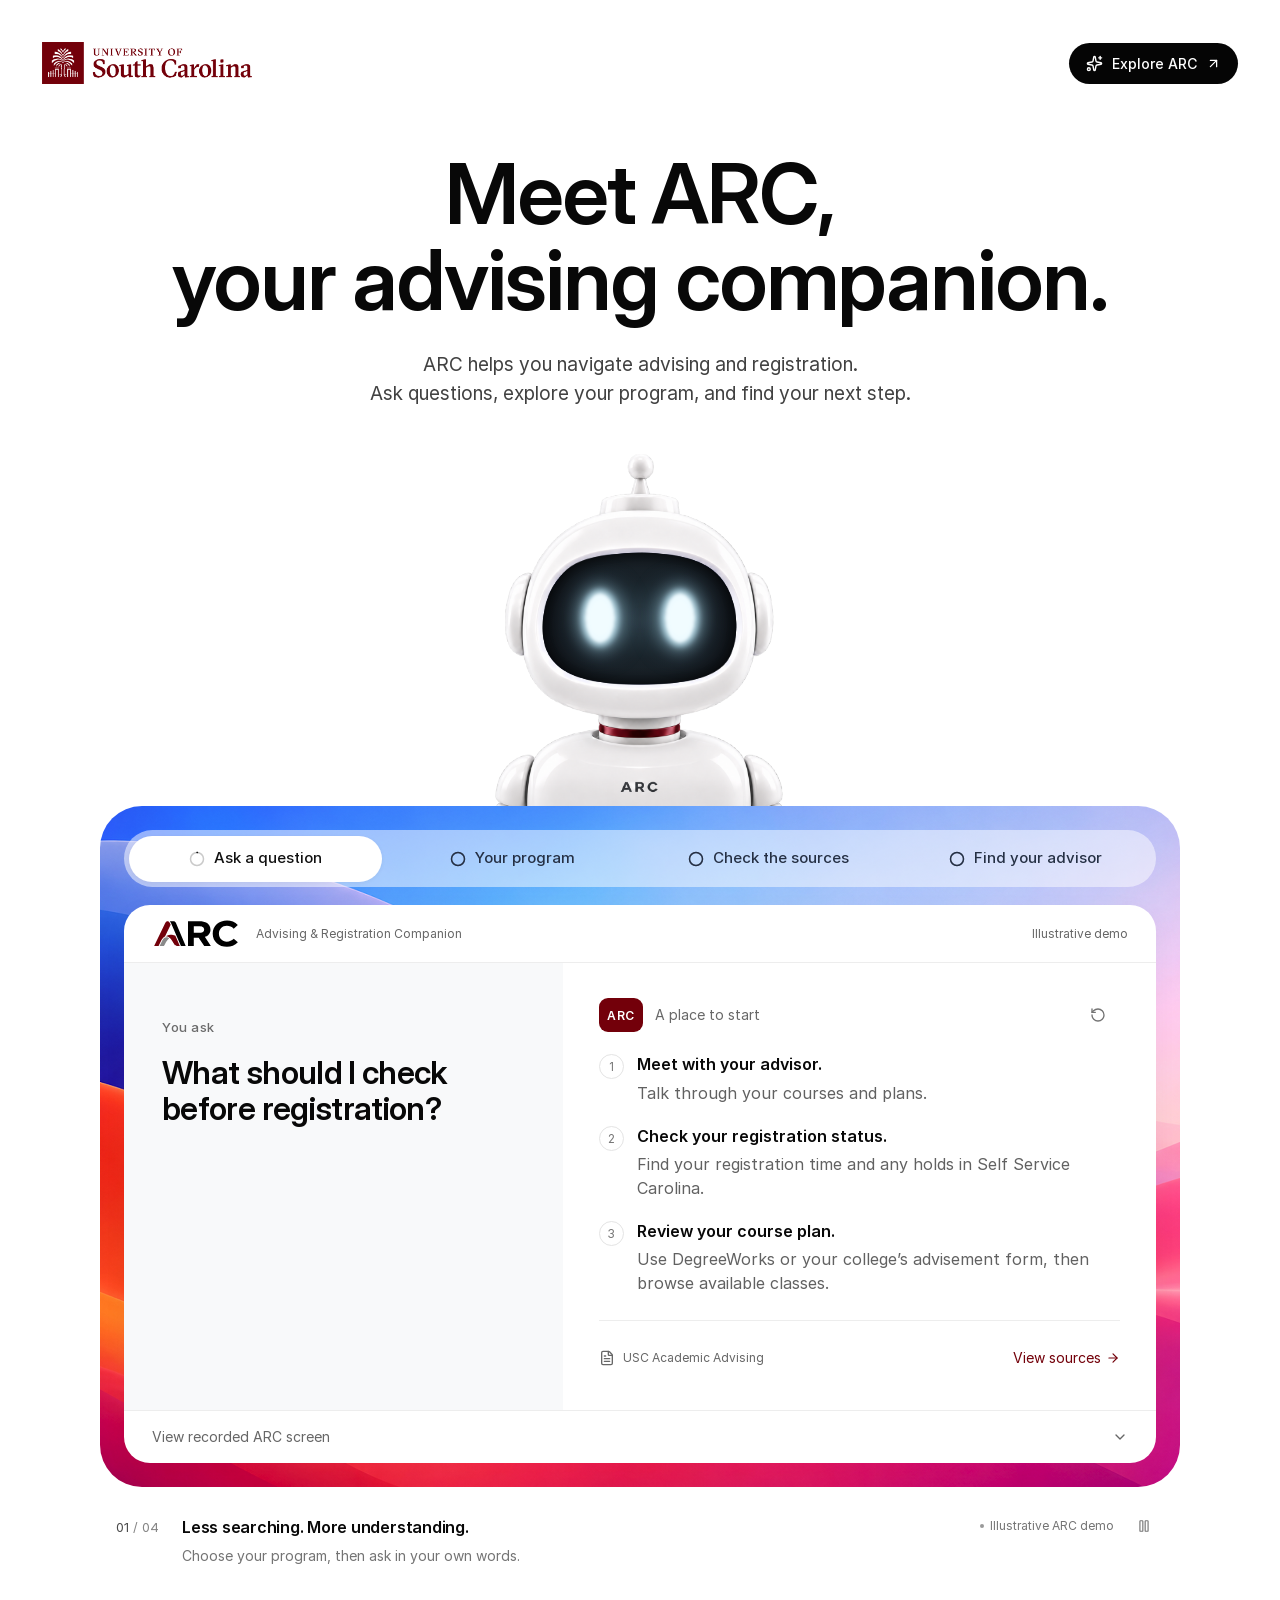
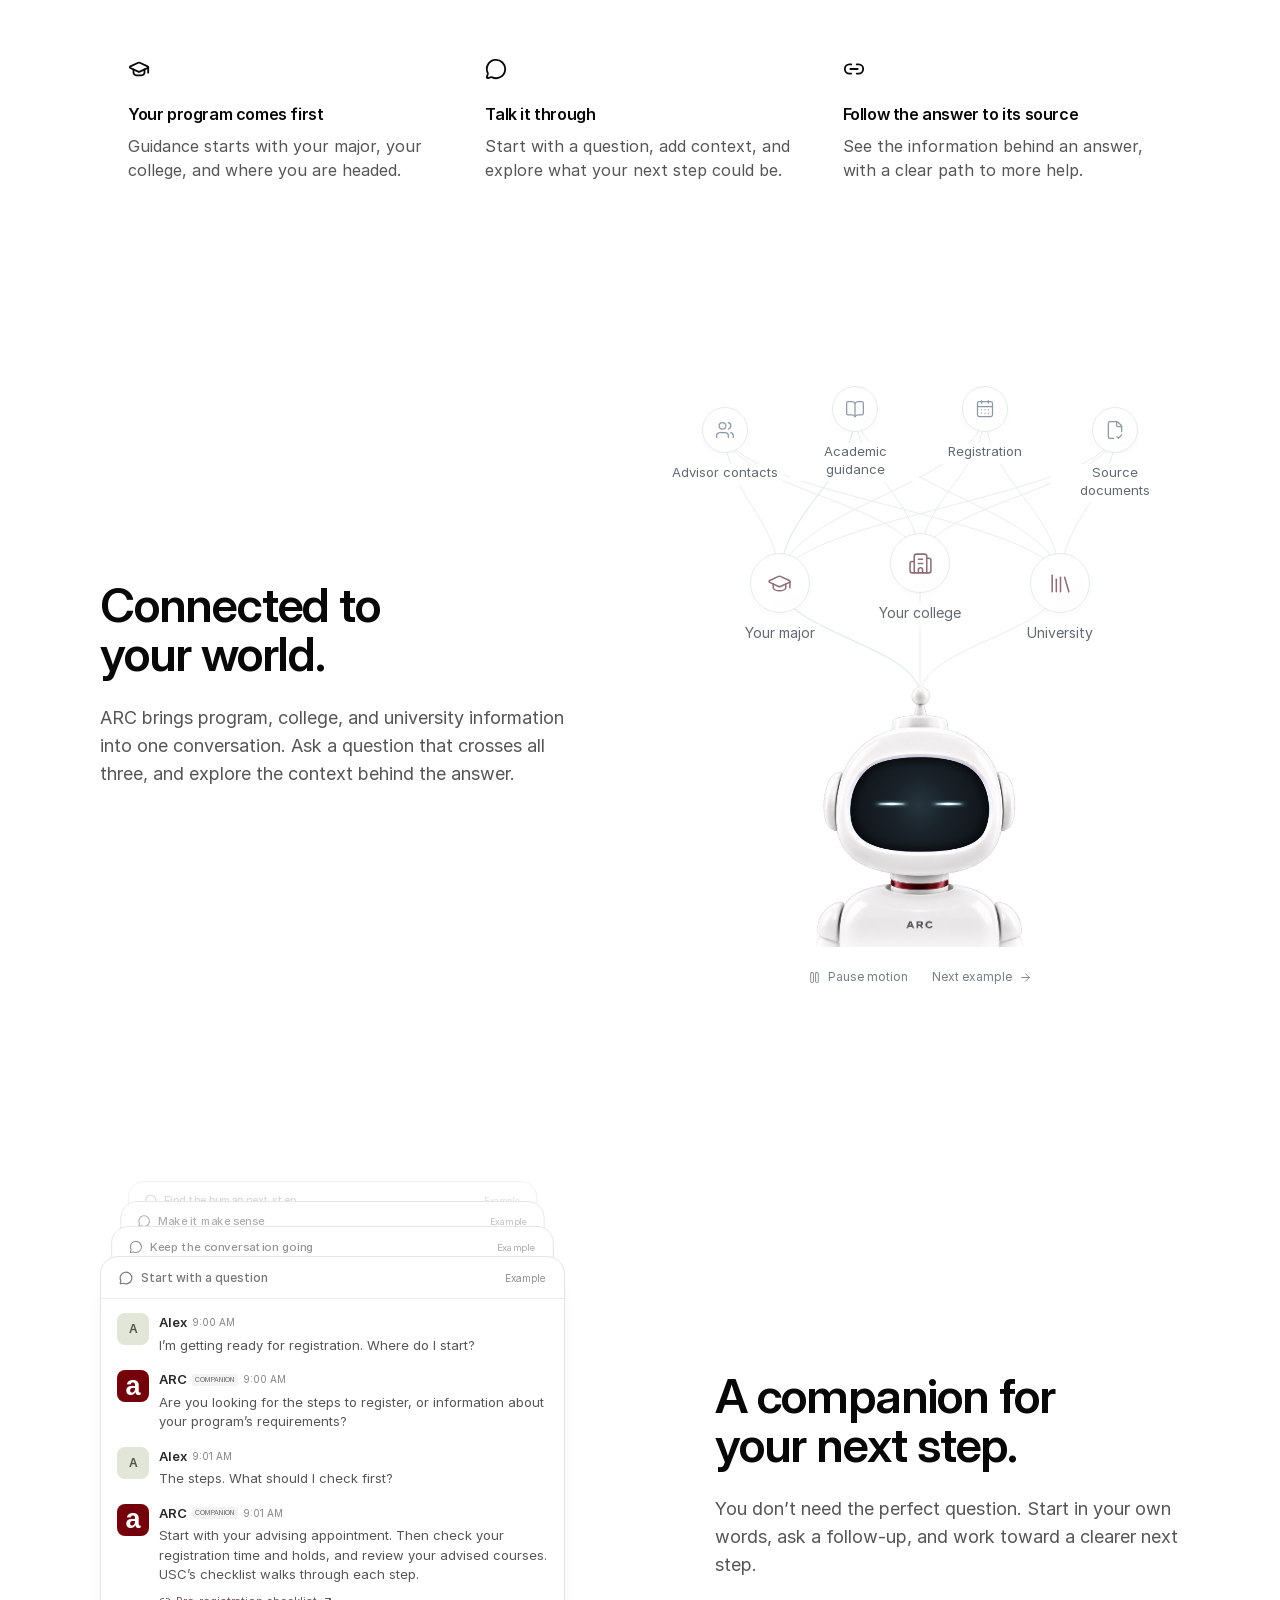
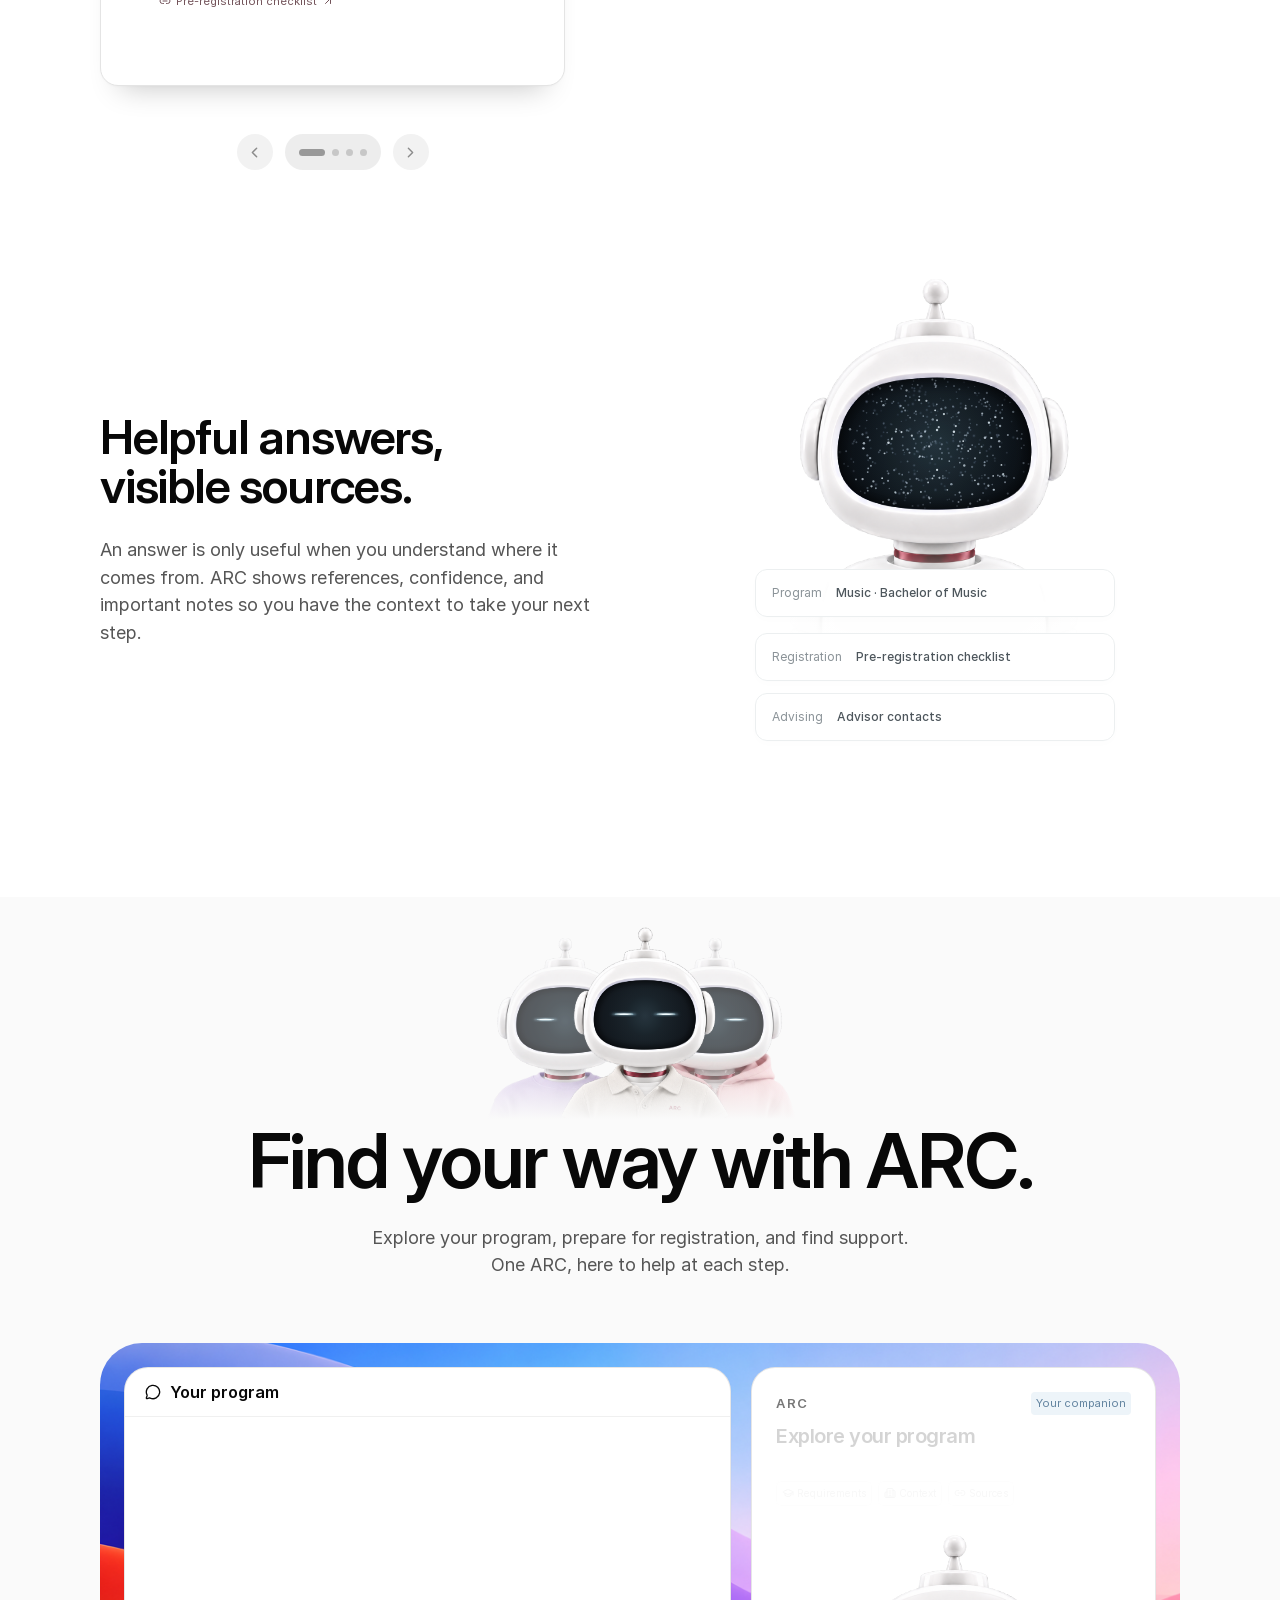
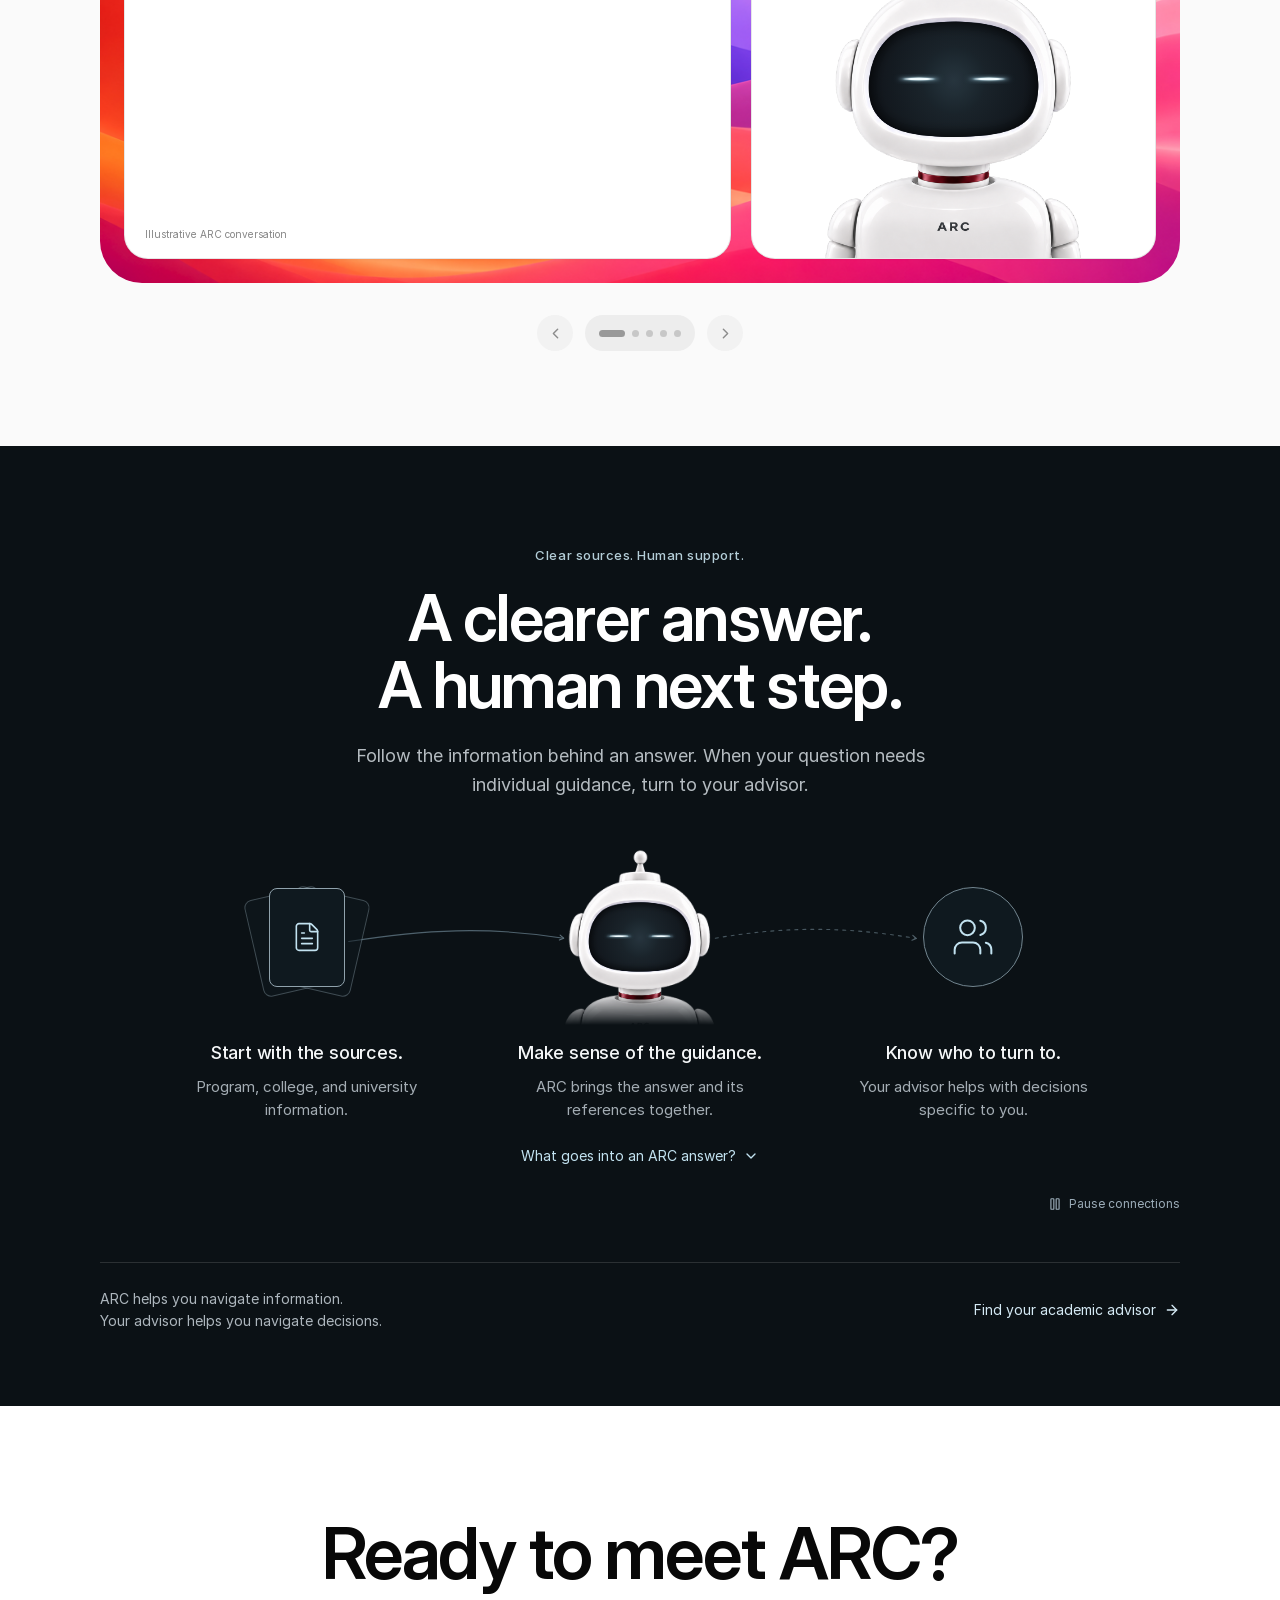
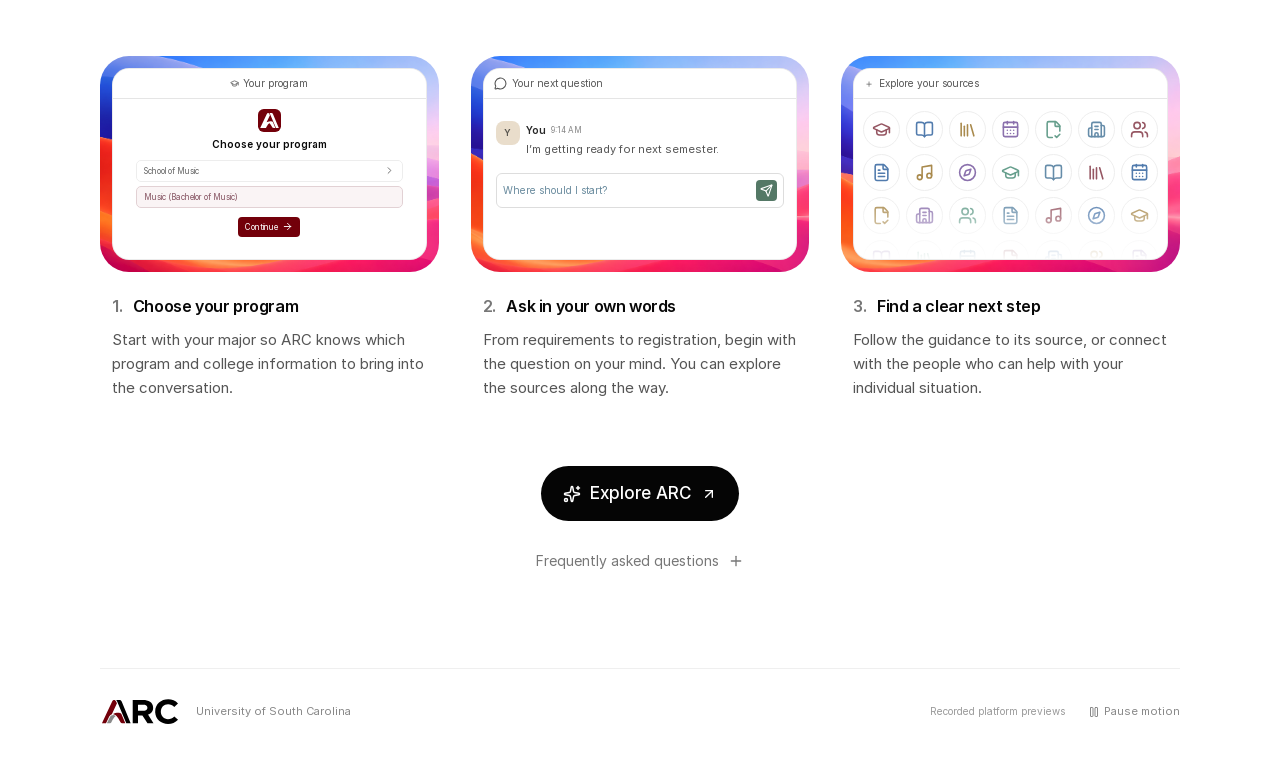
==== arc/index.html @ c1da40b3 "Add ARC promo subsection at /arc/" ====
<!doctype html>
<html lang="en">
  <head>
    <meta charset="UTF-8" />
    <meta name="viewport" content="width=device-width, initial-scale=1.0" />
    <meta name="description" content="Meet ARC, the Advising and Registration Companion. Explore program-specific questions, sourced answers, and guidance to the right person." />
    <title>ARC — Your advising companion</title>
    <link rel="icon" type="image/svg+xml" href="/arc/favicon.svg?v=arc-integrated-02" />
    <script type="module" crossorigin src="/arc/assets/index-Bq8RDg2E.js"></script>
    <link rel="stylesheet" crossorigin href="/arc/assets/index-0Dh946_M.css">
  </head>
  <body>
    <div id="root"><link rel="preload" as="image" href="/arc/assets/usc-logo-horizontal-garnet.png"/><link rel="preload" as="image" href="/arc/assets/bot-arc.png" fetchPriority="high"/><link rel="preload" as="image" href="/arc/assets/bot-face-shadow.png"/><link rel="preload" as="image" href="/arc/assets/arc-primary-integrated.svg"/><link rel="preload" as="image" href="/arc/assets/avatars/bot-sweater.png"/><link rel="preload" as="image" href="/arc/assets/avatars/bot-hoodie.png"/><link rel="preload" as="image" href="/arc/assets/avatars/bot-polo-arc.png"/><link rel="preload" as="image" href="/arc/favicon.svg?v=arc-integrated-02"/><div class="site"><header class="site-header"><a href="#top" class="university-brand" aria-label="ARC home — University of South Carolina"><img src="/arc/assets/usc-logo-horizontal-garnet.png" alt="University of South Carolina logo" width="2988" height="595"/></a><a class="button button-dark" href="#platform" aria-label="Explore ARC"><svg xmlns="http://www.w3.org/2000/svg" width="17" height="17" viewBox="0 0 24 24" fill="none" stroke="currentColor" stroke-width="2" stroke-linecap="round" stroke-linejoin="round" class="lucide lucide-sparkles" aria-hidden="true"><path d="M11.017 2.814a1 1 0 0 1 1.966 0l1.051 5.558a2 2 0 0 0 1.594 1.594l5.558 1.051a1 1 0 0 1 0 1.966l-5.558 1.051a2 2 0 0 0-1.594 1.594l-1.051 5.558a1 1 0 0 1-1.966 0l-1.051-5.558a2 2 0 0 0-1.594-1.594l-5.558-1.051a1 1 0 0 1 0-1.966l5.558-1.051a2 2 0 0 0 1.594-1.594z"></path><path d="M20 2v4"></path><path d="M22 4h-4"></path><circle cx="4" cy="20" r="2"></circle></svg><span class="header-cta-label">Explore ARC</span><svg xmlns="http://www.w3.org/2000/svg" width="15" height="15" viewBox="0 0 24 24" fill="none" stroke="currentColor" stroke-width="2" stroke-linecap="round" stroke-linejoin="round" class="lucide lucide-arrow-up-right" aria-hidden="true"><path d="M7 7h10v10"></path><path d="M7 17 17 7"></path></svg></a></header><main id="top"><section class="hero"><h1 style="opacity:0;transform:translateY(12px)">Meet ARC,<br/>your advising companion.</h1><p style="opacity:0;transform:translateY(10px)">ARC helps you navigate advising and registration.<br class="desktop-break"/> Ask questions, explore your program, and find your next step.</p><div class="hero-robot-wrap"><div class="robot hero-robot" aria-label="Animated ARC companion" role="img"><img class="robot-body" src="/arc/assets/bot-arc.png" alt="" width="1024" height="1024" fetchPriority="high" loading="eager"/><div class="robot-face-mask"><div class="robot-screen "></div><div class="robot-eyes" style="transform:none"><span class="robot-eye"></span><span class="robot-eye"></span></div></div><img class="robot-shadow" src="/arc/assets/bot-face-shadow.png" alt="" width="1024" height="1024" loading="eager"/></div></div></section><section id="platform" class="student-demo container" aria-label="Explore the ARC demo"><div data-orientation="horizontal" data-activation-direction="none" data-slot="tabs" class="group/tabs flex gap-2 data-horizontal:flex-col student-demo-frame wallpaper"><div data-orientation="horizontal" data-activation-direction="none" role="tablist" data-slot="tabs-list" data-variant="default" aria-label="Explore ARC" class="group/tabs-list inline-flex w-fit items-center justify-center rounded-lg p-[3px] text-muted-foreground group-data-horizontal/tabs:h-8 group-data-vertical/tabs:h-fit group-data-vertical/tabs:flex-col data-[variant=line]:rounded-none bg-muted student-demo-tabs"><button type="button" data-active="" data-orientation="horizontal" data-activation-direction="none" aria-disabled="false" tabindex="-1" role="tab" aria-selected="true" id="preview-tab-answer" data-composite-item-active="" data-slot="tabs-trigger" class="relative inline-flex h-[calc(100%-1px)] flex-1 items-center justify-center gap-1.5 rounded-md border border-transparent px-1.5 py-0.5 text-sm font-medium whitespace-nowrap text-foreground/60 transition-all group-data-vertical/tabs:w-full group-data-vertical/tabs:justify-start hover:text-foreground focus-visible:border-ring focus-visible:ring-[3px] focus-visible:ring-ring/50 focus-visible:outline-1 focus-visible:outline-ring disabled:pointer-events-none disabled:opacity-50 has-data-[icon=inline-end]:pr-1 has-data-[icon=inline-start]:pl-1 aria-disabled:pointer-events-none aria-disabled:opacity-50 dark:text-muted-foreground dark:hover:text-foreground group-data-[variant=default]/tabs-list:data-active:shadow-sm group-data-[variant=line]/tabs-list:data-active:shadow-none [&amp;_svg]:pointer-events-none [&amp;_svg]:shrink-0 [&amp;_svg:not([class*=&#x27;size-&#x27;])]:size-4 group-data-[variant=line]/tabs-list:bg-transparent group-data-[variant=line]/tabs-list:data-active:bg-transparent dark:group-data-[variant=line]/tabs-list:data-active:border-transparent dark:group-data-[variant=line]/tabs-list:data-active:bg-transparent data-active:bg-background data-active:text-foreground dark:data-active:border-input dark:data-active:bg-input/30 dark:data-active:text-foreground after:absolute after:bg-foreground after:opacity-0 after:transition-opacity group-data-horizontal/tabs:after:inset-x-0 group-data-horizontal/tabs:after:bottom-[-5px] group-data-horizontal/tabs:after:h-0.5 group-data-vertical/tabs:after:inset-y-0 group-data-vertical/tabs:after:-right-1 group-data-vertical/tabs:after:w-0.5 group-data-[variant=line]/tabs-list:data-active:after:opacity-100 student-demo-tab"><span class="student-demo-pill"></span><span class="student-tab-label"><svg class="demo-countdown" viewBox="0 0 18 18" aria-hidden="true"><circle cx="9" cy="9" r="6.5"></circle><circle cx="9" cy="9" r="6.5" pathLength="1" stroke-dashoffset="0" stroke-dasharray="0 1"></circle></svg>Ask a question</span></button><button type="button" data-orientation="horizontal" data-activation-direction="none" aria-disabled="false" tabindex="-1" role="tab" aria-selected="false" id="preview-tab-program" data-slot="tabs-trigger" class="relative inline-flex h-[calc(100%-1px)] flex-1 items-center justify-center gap-1.5 rounded-md border border-transparent px-1.5 py-0.5 text-sm font-medium whitespace-nowrap text-foreground/60 transition-all group-data-vertical/tabs:w-full group-data-vertical/tabs:justify-start hover:text-foreground focus-visible:border-ring focus-visible:ring-[3px] focus-visible:ring-ring/50 focus-visible:outline-1 focus-visible:outline-ring disabled:pointer-events-none disabled:opacity-50 has-data-[icon=inline-end]:pr-1 has-data-[icon=inline-start]:pl-1 aria-disabled:pointer-events-none aria-disabled:opacity-50 dark:text-muted-foreground dark:hover:text-foreground group-data-[variant=default]/tabs-list:data-active:shadow-sm group-data-[variant=line]/tabs-list:data-active:shadow-none [&amp;_svg]:pointer-events-none [&amp;_svg]:shrink-0 [&amp;_svg:not([class*=&#x27;size-&#x27;])]:size-4 group-data-[variant=line]/tabs-list:bg-transparent group-data-[variant=line]/tabs-list:data-active:bg-transparent dark:group-data-[variant=line]/tabs-list:data-active:border-transparent dark:group-data-[variant=line]/tabs-list:data-active:bg-transparent data-active:bg-background data-active:text-foreground dark:data-active:border-input dark:data-active:bg-input/30 dark:data-active:text-foreground after:absolute after:bg-foreground after:opacity-0 after:transition-opacity group-data-horizontal/tabs:after:inset-x-0 group-data-horizontal/tabs:after:bottom-[-5px] group-data-horizontal/tabs:after:h-0.5 group-data-vertical/tabs:after:inset-y-0 group-data-vertical/tabs:after:-right-1 group-data-vertical/tabs:after:w-0.5 group-data-[variant=line]/tabs-list:data-active:after:opacity-100 student-demo-tab"><span class="student-tab-label"><svg class="demo-countdown" viewBox="0 0 18 18" aria-hidden="true"><circle cx="9" cy="9" r="6.5"></circle><circle cx="9" cy="9" r="6.5" style="path-length:0"></circle></svg>Your program</span></button><button type="button" data-orientation="horizontal" data-activation-direction="none" aria-disabled="false" tabindex="-1" role="tab" aria-selected="false" id="preview-tab-sources" data-slot="tabs-trigger" class="relative inline-flex h-[calc(100%-1px)] flex-1 items-center justify-center gap-1.5 rounded-md border border-transparent px-1.5 py-0.5 text-sm font-medium whitespace-nowrap text-foreground/60 transition-all group-data-vertical/tabs:w-full group-data-vertical/tabs:justify-start hover:text-foreground focus-visible:border-ring focus-visible:ring-[3px] focus-visible:ring-ring/50 focus-visible:outline-1 focus-visible:outline-ring disabled:pointer-events-none disabled:opacity-50 has-data-[icon=inline-end]:pr-1 has-data-[icon=inline-start]:pl-1 aria-disabled:pointer-events-none aria-disabled:opacity-50 dark:text-muted-foreground dark:hover:text-foreground group-data-[variant=default]/tabs-list:data-active:shadow-sm group-data-[variant=line]/tabs-list:data-active:shadow-none [&amp;_svg]:pointer-events-none [&amp;_svg]:shrink-0 [&amp;_svg:not([class*=&#x27;size-&#x27;])]:size-4 group-data-[variant=line]/tabs-list:bg-transparent group-data-[variant=line]/tabs-list:data-active:bg-transparent dark:group-data-[variant=line]/tabs-list:data-active:border-transparent dark:group-data-[variant=line]/tabs-list:data-active:bg-transparent data-active:bg-background data-active:text-foreground dark:data-active:border-input dark:data-active:bg-input/30 dark:data-active:text-foreground after:absolute after:bg-foreground after:opacity-0 after:transition-opacity group-data-horizontal/tabs:after:inset-x-0 group-data-horizontal/tabs:after:bottom-[-5px] group-data-horizontal/tabs:after:h-0.5 group-data-vertical/tabs:after:inset-y-0 group-data-vertical/tabs:after:-right-1 group-data-vertical/tabs:after:w-0.5 group-data-[variant=line]/tabs-list:data-active:after:opacity-100 student-demo-tab"><span class="student-tab-label"><svg class="demo-countdown" viewBox="0 0 18 18" aria-hidden="true"><circle cx="9" cy="9" r="6.5"></circle><circle cx="9" cy="9" r="6.5" style="path-length:0"></circle></svg>Check the sources</span></button><button type="button" data-orientation="horizontal" data-activation-direction="none" aria-disabled="false" tabindex="-1" role="tab" aria-selected="false" id="preview-tab-advisor" data-slot="tabs-trigger" class="relative inline-flex h-[calc(100%-1px)] flex-1 items-center justify-center gap-1.5 rounded-md border border-transparent px-1.5 py-0.5 text-sm font-medium whitespace-nowrap text-foreground/60 transition-all group-data-vertical/tabs:w-full group-data-vertical/tabs:justify-start hover:text-foreground focus-visible:border-ring focus-visible:ring-[3px] focus-visible:ring-ring/50 focus-visible:outline-1 focus-visible:outline-ring disabled:pointer-events-none disabled:opacity-50 has-data-[icon=inline-end]:pr-1 has-data-[icon=inline-start]:pl-1 aria-disabled:pointer-events-none aria-disabled:opacity-50 dark:text-muted-foreground dark:hover:text-foreground group-data-[variant=default]/tabs-list:data-active:shadow-sm group-data-[variant=line]/tabs-list:data-active:shadow-none [&amp;_svg]:pointer-events-none [&amp;_svg]:shrink-0 [&amp;_svg:not([class*=&#x27;size-&#x27;])]:size-4 group-data-[variant=line]/tabs-list:bg-transparent group-data-[variant=line]/tabs-list:data-active:bg-transparent dark:group-data-[variant=line]/tabs-list:data-active:border-transparent dark:group-data-[variant=line]/tabs-list:data-active:bg-transparent data-active:bg-background data-active:text-foreground dark:data-active:border-input dark:data-active:bg-input/30 dark:data-active:text-foreground after:absolute after:bg-foreground after:opacity-0 after:transition-opacity group-data-horizontal/tabs:after:inset-x-0 group-data-horizontal/tabs:after:bottom-[-5px] group-data-horizontal/tabs:after:h-0.5 group-data-vertical/tabs:after:inset-y-0 group-data-vertical/tabs:after:-right-1 group-data-vertical/tabs:after:w-0.5 group-data-[variant=line]/tabs-list:data-active:after:opacity-100 student-demo-tab"><span class="student-tab-label"><svg class="demo-countdown" viewBox="0 0 18 18" aria-hidden="true"><circle cx="9" cy="9" r="6.5"></circle><circle cx="9" cy="9" r="6.5" style="path-length:0"></circle></svg>Find your advisor</span></button></div><div class="student-demo-window"><div class="student-demo-bar"><div class="student-demo-identity"><img class="student-demo-logo" src="/arc/assets/arc-primary-integrated.svg" alt="ARC — Advising and Registration Companion" width="330.0046082" height="126"/><span class="student-demo-descriptor" aria-hidden="true">Advising &amp; Registration Companion</span></div><span>Illustrative demo</span></div><div class="student-demo-panels"><div data-orientation="horizontal" data-activation-direction="none" id="base-ui-_R_6ia_" role="tabpanel" tabindex="0" data-index="-1" data-slot="tabs-content" aria-hidden="false" class="flex-1 text-sm outline-none student-demo-panel"><div class="demo-pane-content" style="opacity:0;transform:translateY(5px)"><div class="answer-example"><div class="student-question"><span>You ask</span><h2>What should I check<br class="desktop-break"/> before registration?</h2></div><div class="example-answer" aria-busy="false"><div class="answer-byline"><span class="mini-arc">ARC</span><span>A place to start</span><button type="button" class="replay-answer" aria-disabled="false" aria-label="Replay the example answer"><svg xmlns="http://www.w3.org/2000/svg" width="16" height="16" viewBox="0 0 24 24" fill="none" stroke="currentColor" stroke-width="2" stroke-linecap="round" stroke-linejoin="round" class="lucide lucide-rotate-ccw" aria-hidden="true"><path d="M3 12a9 9 0 1 0 9-9 9.75 9.75 0 0 0-6.74 2.74L3 8"></path><path d="M3 3v5h5"></path></svg></button></div><div class="answer-content"><ol class="registration-checks"><li aria-hidden="false" style="opacity:1;transform:none"><span>1</span><div><strong>Meet with your advisor.</strong><p>Talk through your courses and plans.</p></div></li><li aria-hidden="false" style="opacity:1;transform:none"><span>2</span><div><strong>Check your registration status.</strong><p>Find your registration time and any holds in Self Service Carolina.</p></div></li><li aria-hidden="false" style="opacity:1;transform:none"><span>3</span><div><strong>Review your course plan.</strong><p>Use DegreeWorks or your college’s advisement form, then browse available classes.</p></div></li></ol><div class="answer-source"><svg xmlns="http://www.w3.org/2000/svg" width="16" height="16" viewBox="0 0 24 24" fill="none" stroke="currentColor" stroke-width="2" stroke-linecap="round" stroke-linejoin="round" class="lucide lucide-file-text" aria-hidden="true"><path d="M6 22a2 2 0 0 1-2-2V4a2 2 0 0 1 2-2h8a2.4 2.4 0 0 1 1.704.706l3.588 3.588A2.4 2.4 0 0 1 20 8v12a2 2 0 0 1-2 2z"></path><path d="M14 2v5a1 1 0 0 0 1 1h5"></path><path d="M10 9H8"></path><path d="M16 13H8"></path><path d="M16 17H8"></path></svg><span>USC Academic Advising</span><button type="button">View sources <svg xmlns="http://www.w3.org/2000/svg" width="14" height="14" viewBox="0 0 24 24" fill="none" stroke="currentColor" stroke-width="2" stroke-linecap="round" stroke-linejoin="round" class="lucide lucide-arrow-right" aria-hidden="true"><path d="M5 12h14"></path><path d="m12 5 7 7-7 7"></path></svg></button></div></div><output class="sr-only">Example answer ready: meet with your advisor, check registration status, and review your course plan.</output></div></div></div><details class="recorded-screen"><summary><span>View recorded ARC screen</span><svg xmlns="http://www.w3.org/2000/svg" width="16" height="16" viewBox="0 0 24 24" fill="none" stroke="currentColor" stroke-width="2" stroke-linecap="round" stroke-linejoin="round" class="lucide lucide-chevron-down" aria-hidden="true"><path d="m6 9 6 6 6-6"></path></svg></summary><div class="recorded-screen-content"><p>The recorded ARC answer includes guidance, confidence, and important notes.</p><a href="/arc/assets/answer.png" target="_blank" rel="noreferrer" class="text-link">Open full-size screen<svg xmlns="http://www.w3.org/2000/svg" width="16" height="16" viewBox="0 0 24 24" fill="none" stroke="currentColor" stroke-width="2" stroke-linecap="round" stroke-linejoin="round" class="lucide lucide-arrow-up-right" aria-hidden="true"><path d="M7 7h10v10"></path><path d="M7 17 17 7"></path></svg><span class="sr-only"> (opens in a new tab)</span></a><img src="/arc/assets/answer.png" width="960" height="540" alt="The recorded ARC answer includes guidance, confidence, and important notes." loading="lazy"/><p class="demo-footnote">Recorded product preview. Policy text in the recording may have changed; use current university sources for guidance.</p></div></details></div><div data-hidden="" data-orientation="horizontal" data-activation-direction="none" hidden="" id="base-ui-_R_aia_" role="tabpanel" tabindex="-1" inert="" data-index="-1" data-slot="tabs-content" aria-hidden="true" class="flex-1 text-sm outline-none student-demo-panel"><div class="demo-pane-content" style="opacity:0;transform:translateY(5px)"><div class="program-example demo-inner"><span class="demo-eyebrow">Your context</span><h2>Start with your program.</h2><p class="demo-description">Your major gives ARC a starting point for the information you need.</p><div class="selected-program"><svg xmlns="http://www.w3.org/2000/svg" width="26" height="26" viewBox="0 0 24 24" fill="none" stroke="currentColor" stroke-width="2" stroke-linecap="round" stroke-linejoin="round" class="lucide lucide-graduation-cap" aria-hidden="true"><path d="M21.42 10.922a1 1 0 0 0-.019-1.838L12.83 5.18a2 2 0 0 0-1.66 0L2.6 9.08a1 1 0 0 0 0 1.832l8.57 3.908a2 2 0 0 0 1.66 0z"></path><path d="M22 10v6"></path><path d="M6 12.5V16a6 3 0 0 0 12 0v-3.5"></path></svg><div><span>School of Music</span><strong>Music · Bachelor of Music</strong></div><svg xmlns="http://www.w3.org/2000/svg" width="20" height="20" viewBox="0 0 24 24" fill="none" stroke="currentColor" stroke-width="2" stroke-linecap="round" stroke-linejoin="round" class="lucide lucide-check" aria-hidden="true"><path d="M20 6 9 17l-5-5"></path></svg></div><div class="program-context"><span><svg xmlns="http://www.w3.org/2000/svg" width="17" height="17" viewBox="0 0 24 24" fill="none" stroke="currentColor" stroke-width="2" stroke-linecap="round" stroke-linejoin="round" class="lucide lucide-book-open" aria-hidden="true"><path d="M12 5v16"></path><path d="M20.001 19A2 2 0 0022 17V5a2 2 0 00-1.999-2L16 3.002A5 5 0 0012 5a5 5 0 00-4-2H4a2 2 0 00-2 2v12a2 2 0 001.999 2H8a5 5 0 014 2 5 5 0 014-2z"></path></svg> Your major</span><span><svg xmlns="http://www.w3.org/2000/svg" width="17" height="17" viewBox="0 0 24 24" fill="none" stroke="currentColor" stroke-width="2" stroke-linecap="round" stroke-linejoin="round" class="lucide lucide-graduation-cap" aria-hidden="true"><path d="M21.42 10.922a1 1 0 0 0-.019-1.838L12.83 5.18a2 2 0 0 0-1.66 0L2.6 9.08a1 1 0 0 0 0 1.832l8.57 3.908a2 2 0 0 0 1.66 0z"></path><path d="M22 10v6"></path><path d="M6 12.5V16a6 3 0 0 0 12 0v-3.5"></path></svg> Your college</span><span><svg xmlns="http://www.w3.org/2000/svg" width="17" height="17" viewBox="0 0 24 24" fill="none" stroke="currentColor" stroke-width="2" stroke-linecap="round" stroke-linejoin="round" class="lucide lucide-file-text" aria-hidden="true"><path d="M6 22a2 2 0 0 1-2-2V4a2 2 0 0 1 2-2h8a2.4 2.4 0 0 1 1.704.706l3.588 3.588A2.4 2.4 0 0 1 20 8v12a2 2 0 0 1-2 2z"></path><path d="M14 2v5a1 1 0 0 0 1 1h5"></path><path d="M10 9H8"></path><path d="M16 13H8"></path><path d="M16 17H8"></path></svg> University guidance</span></div><button type="button" class="button button-dark">Continue with this example <svg xmlns="http://www.w3.org/2000/svg" width="16" height="16" viewBox="0 0 24 24" fill="none" stroke="currentColor" stroke-width="2" stroke-linecap="round" stroke-linejoin="round" class="lucide lucide-arrow-right" aria-hidden="true"><path d="M5 12h14"></path><path d="m12 5 7 7-7 7"></path></svg></button><p class="demo-footnote">Example program from the recorded ARC demo.</p></div></div><details class="recorded-screen"><summary><span>View recorded ARC screen</span><svg xmlns="http://www.w3.org/2000/svg" width="16" height="16" viewBox="0 0 24 24" fill="none" stroke="currentColor" stroke-width="2" stroke-linecap="round" stroke-linejoin="round" class="lucide lucide-chevron-down" aria-hidden="true"><path d="m6 9 6 6 6-6"></path></svg></summary><div class="recorded-screen-content"><p>The program picker gives the conversation its major and college context.</p><a href="/arc/assets/program.png" target="_blank" rel="noreferrer" class="text-link">Open full-size screen<svg xmlns="http://www.w3.org/2000/svg" width="16" height="16" viewBox="0 0 24 24" fill="none" stroke="currentColor" stroke-width="2" stroke-linecap="round" stroke-linejoin="round" class="lucide lucide-arrow-up-right" aria-hidden="true"><path d="M7 7h10v10"></path><path d="M7 17 17 7"></path></svg><span class="sr-only"> (opens in a new tab)</span></a><img src="/arc/assets/program.png" width="960" height="540" alt="The program picker gives the conversation its major and college context." loading="lazy"/><p class="demo-footnote">Recorded product preview. Policy text in the recording may have changed; use current university sources for guidance.</p></div></details></div><div data-hidden="" data-orientation="horizontal" data-activation-direction="none" hidden="" id="base-ui-_R_eia_" role="tabpanel" tabindex="-1" inert="" data-index="-1" data-slot="tabs-content" aria-hidden="true" class="flex-1 text-sm outline-none student-demo-panel"><div class="demo-pane-content" style="opacity:0;transform:translateY(5px)"><div class="sources-example demo-inner"><span class="demo-eyebrow">Behind the answer</span><h2>See where the guidance comes from.</h2><p class="demo-description">Open the university guidance behind this registration example.</p><div class="source-documents"><a href="https://sc.edu/about/offices_and_divisions/advising/student_advising_resources/registration_resources/pre_registration/" target="_blank" rel="noreferrer" class="source-document"><svg xmlns="http://www.w3.org/2000/svg" width="23" height="23" viewBox="0 0 24 24" fill="none" stroke="currentColor" stroke-width="2" stroke-linecap="round" stroke-linejoin="round" class="lucide lucide-file-text" aria-hidden="true"><path d="M6 22a2 2 0 0 1-2-2V4a2 2 0 0 1 2-2h8a2.4 2.4 0 0 1 1.704.706l3.588 3.588A2.4 2.4 0 0 1 20 8v12a2 2 0 0 1-2 2z"></path><path d="M14 2v5a1 1 0 0 0 1 1h5"></path><path d="M10 9H8"></path><path d="M16 13H8"></path><path d="M16 17H8"></path></svg><span><strong>Pre-registration checklist</strong><small>Academic Advising · Advisor meeting, holds, and course planning</small></span><svg xmlns="http://www.w3.org/2000/svg" width="16" height="16" viewBox="0 0 24 24" fill="none" stroke="currentColor" stroke-width="2" stroke-linecap="round" stroke-linejoin="round" class="lucide lucide-arrow-up-right" aria-hidden="true"><path d="M7 7h10v10"></path><path d="M7 17 17 7"></path></svg><span class="sr-only"> (opens in a new tab)</span></a><a href="https://www.sc.edu/about/offices_and_divisions/registrar/registration/" target="_blank" rel="noreferrer" class="source-document"><svg xmlns="http://www.w3.org/2000/svg" width="23" height="23" viewBox="0 0 24 24" fill="none" stroke="currentColor" stroke-width="2" stroke-linecap="round" stroke-linejoin="round" class="lucide lucide-book-open" aria-hidden="true"><path d="M12 5v16"></path><path d="M20.001 19A2 2 0 0022 17V5a2 2 0 00-1.999-2L16 3.002A5 5 0 0012 5a5 5 0 00-4-2H4a2 2 0 00-2 2v12a2 2 0 001.999 2H8a5 5 0 014 2 5 5 0 014-2z"></path></svg><span><strong>Registration guidance</strong><small>University Registrar · Registration status and class information</small></span><svg xmlns="http://www.w3.org/2000/svg" width="16" height="16" viewBox="0 0 24 24" fill="none" stroke="currentColor" stroke-width="2" stroke-linecap="round" stroke-linejoin="round" class="lucide lucide-arrow-up-right" aria-hidden="true"><path d="M7 7h10v10"></path><path d="M7 17 17 7"></path></svg><span class="sr-only"> (opens in a new tab)</span></a></div><p class="demo-footnote">This example summarizes official guidance. Follow the source for the full details.</p></div></div><details class="recorded-screen"><summary><span>View recorded ARC screen</span><svg xmlns="http://www.w3.org/2000/svg" width="16" height="16" viewBox="0 0 24 24" fill="none" stroke="currentColor" stroke-width="2" stroke-linecap="round" stroke-linejoin="round" class="lucide lucide-chevron-down" aria-hidden="true"><path d="m6 9 6 6 6-6"></path></svg></summary><div class="recorded-screen-content"><p>Numbered source cards let you follow the references behind a recorded answer.</p><a href="/arc/assets/sources.png" target="_blank" rel="noreferrer" class="text-link">Open full-size screen<svg xmlns="http://www.w3.org/2000/svg" width="16" height="16" viewBox="0 0 24 24" fill="none" stroke="currentColor" stroke-width="2" stroke-linecap="round" stroke-linejoin="round" class="lucide lucide-arrow-up-right" aria-hidden="true"><path d="M7 7h10v10"></path><path d="M7 17 17 7"></path></svg><span class="sr-only"> (opens in a new tab)</span></a><img src="/arc/assets/sources.png" width="960" height="540" alt="Numbered source cards let you follow the references behind a recorded answer." loading="lazy"/><p class="demo-footnote">Recorded product preview. Policy text in the recording may have changed; use current university sources for guidance.</p></div></details></div><div data-hidden="" data-orientation="horizontal" data-activation-direction="none" hidden="" id="base-ui-_R_iia_" role="tabpanel" tabindex="-1" inert="" data-index="-1" data-slot="tabs-content" aria-hidden="true" class="flex-1 text-sm outline-none student-demo-panel"><div class="demo-pane-content" style="opacity:0;transform:translateY(5px)"><div class="advisor-example demo-inner"><span class="demo-eyebrow">Your next conversation</span><h2>Some questions need a person.</h2><p class="demo-description">Your advisor helps you apply the guidance to your own courses and plans.</p><div class="advisor-guidance"><span class="advisor-symbol"><svg xmlns="http://www.w3.org/2000/svg" width="26" height="26" viewBox="0 0 24 24" fill="none" stroke="currentColor" stroke-width="2" stroke-linecap="round" stroke-linejoin="round" class="lucide lucide-users" aria-hidden="true"><path d="M16 21v-2a4 4 0 0 0-4-4H6a4 4 0 0 0-4 4v2"></path><path d="M16 3.128a4 4 0 0 1 0 7.744"></path><path d="M22 21v-2a4 4 0 0 0-3-3.87"></path><circle cx="9" cy="7" r="4"></circle></svg></span><div><strong>Find your assigned advisor</strong><p>Check your Student Profile in Self Service Carolina, or the Advising Team card in My Advising Portal.</p><p>If no advisor is listed, contact your college’s Student Services office.</p></div></div><a href="https://sc.edu/about/offices_and_divisions/advising/student_advising_resources/find_your_advisor/" target="_blank" rel="noreferrer" class="button button-dark">Open USC’s advisor guide<svg xmlns="http://www.w3.org/2000/svg" width="16" height="16" viewBox="0 0 24 24" fill="none" stroke="currentColor" stroke-width="2" stroke-linecap="round" stroke-linejoin="round" class="lucide lucide-arrow-up-right" aria-hidden="true"><path d="M7 7h10v10"></path><path d="M7 17 17 7"></path></svg><span class="sr-only"> (opens in a new tab)</span></a></div></div><details class="recorded-screen"><summary><span>View recorded ARC screen</span><svg xmlns="http://www.w3.org/2000/svg" width="16" height="16" viewBox="0 0 24 24" fill="none" stroke="currentColor" stroke-width="2" stroke-linecap="round" stroke-linejoin="round" class="lucide lucide-chevron-down" aria-hidden="true"><path d="m6 9 6 6 6-6"></path></svg></summary><div class="recorded-screen-content"><p>The recorded advisor view shows contact information associated with the selected program.</p><a href="/arc/assets/advisor.png" target="_blank" rel="noreferrer" class="text-link">Open full-size screen<svg xmlns="http://www.w3.org/2000/svg" width="16" height="16" viewBox="0 0 24 24" fill="none" stroke="currentColor" stroke-width="2" stroke-linecap="round" stroke-linejoin="round" class="lucide lucide-arrow-up-right" aria-hidden="true"><path d="M7 7h10v10"></path><path d="M7 17 17 7"></path></svg><span class="sr-only"> (opens in a new tab)</span></a><img src="/arc/assets/advisor.png" width="960" height="540" alt="The recorded advisor view shows contact information associated with the selected program." loading="lazy"/><p class="demo-footnote">Recorded product preview. Policy text in the recording may have changed; use current university sources for guidance.</p></div></details></div></div></div></div><div class="student-demo-caption"><span class="demo-caption-count" aria-label="Preview 1 of 4">01<span> / 04</span></span><div class="demo-caption-copies"><div class="demo-caption-copy" aria-hidden="false" style="opacity:0;transform:translateY(4px)"><h3>Less searching. More understanding.</h3><p>Choose your program, then ask in your own words.</p></div><div class="demo-caption-copy" aria-hidden="true" style="opacity:0;transform:translateY(4px)"><h3>A starting point that’s yours.</h3><p>Choose your program so the conversation starts with your major and college.</p></div><div class="demo-caption-copy" aria-hidden="true" style="opacity:0;transform:translateY(4px)"><h3>See where the answer comes from.</h3><p>Follow the source cards, check the context, and understand what applies to you.</p></div><div class="demo-caption-copy" aria-hidden="true" style="opacity:0;transform:translateY(4px)"><h3>A little guidance goes a long way.</h3><p>When a question needs a person, ARC helps you find the right contact.</p></div></div><div class="demo-caption-meta"><span><i></i>Illustrative ARC demo</span><button type="button" class="demo-playback-toggle" aria-label="Pause demo" aria-pressed="false"><svg xmlns="http://www.w3.org/2000/svg" width="14" height="14" viewBox="0 0 24 24" fill="none" stroke="currentColor" stroke-width="2" stroke-linecap="round" stroke-linejoin="round" class="lucide lucide-pause" aria-hidden="true"><rect x="14" y="3" width="5" height="18" rx="1"></rect><rect x="5" y="3" width="5" height="18" rx="1"></rect></svg></button></div></div></section><div class="benefits container"><div><svg xmlns="http://www.w3.org/2000/svg" width="22" height="22" viewBox="0 0 24 24" fill="none" stroke="currentColor" stroke-width="2" stroke-linecap="round" stroke-linejoin="round" class="lucide lucide-graduation-cap" aria-hidden="true"><path d="M21.42 10.922a1 1 0 0 0-.019-1.838L12.83 5.18a2 2 0 0 0-1.66 0L2.6 9.08a1 1 0 0 0 0 1.832l8.57 3.908a2 2 0 0 0 1.66 0z"></path><path d="M22 10v6"></path><path d="M6 12.5V16a6 3 0 0 0 12 0v-3.5"></path></svg><h3>Your program comes first</h3><p>Guidance starts with your major, your college, and where you are headed.</p></div><div><svg xmlns="http://www.w3.org/2000/svg" width="22" height="22" viewBox="0 0 24 24" fill="none" stroke="currentColor" stroke-width="2" stroke-linecap="round" stroke-linejoin="round" class="lucide lucide-message-circle" aria-hidden="true"><path d="M2.992 16.342a2 2 0 0 1 .094 1.167l-1.065 3.29a1 1 0 0 0 1.236 1.168l3.413-.998a2 2 0 0 1 1.099.092 10 10 0 1 0-4.777-4.719"></path></svg><h3>Talk it through</h3><p>Start with a question, add context, and explore what your next step could be.</p></div><div><svg xmlns="http://www.w3.org/2000/svg" width="22" height="22" viewBox="0 0 24 24" fill="none" stroke="currentColor" stroke-width="2" stroke-linecap="round" stroke-linejoin="round" class="lucide lucide-link2 lucide-link-2" aria-hidden="true"><path d="M9 17H7A5 5 0 0 1 7 7h2"></path><path d="M15 7h2a5 5 0 1 1 0 10h-2"></path><line x1="8" x2="16" y1="12" y2="12"></line></svg><h3>Follow the answer to its source</h3><p>See the information behind an answer, with a clear path to more help.</p></div></div><section id="connected" class="feature-row container connected"><div class="feature-copy"><h2>Connected to<br/>your world.</h2><p>ARC brings program, college, and university information into one conversation. Ask a question that crosses all three, and explore the context behind the answer.</p></div><div class="connected-network" role="group" aria-label="Explore how ARC connects academic information"><div class="network-scene"><svg class="network-lines" role="img" aria-label="Academic information connects through your major, college, and university to ARC. Examples vary between one, two, and all three contexts."><g class="network-idle-paths"></g><g class="network-active-paths"></g><circle class="network-arrival" r="6" opacity="0"></circle></svg><button class="network-node network-information" type="button" data-source="0" aria-pressed="true"><span class="network-orb"><svg xmlns="http://www.w3.org/2000/svg" width="24" height="24" viewBox="0 0 24 24" fill="none" stroke="currentColor" stroke-width="2" stroke-linecap="round" stroke-linejoin="round" class="lucide lucide-users" aria-hidden="true"><path d="M16 21v-2a4 4 0 0 0-4-4H6a4 4 0 0 0-4 4v2"></path><path d="M16 3.128a4 4 0 0 1 0 7.744"></path><path d="M22 21v-2a4 4 0 0 0-3-3.87"></path><circle cx="9" cy="7" r="4"></circle></svg></span><span class="network-label">Advisor contacts</span></button><button class="network-node network-information" type="button" data-source="1" aria-pressed="true"><span class="network-orb"><svg xmlns="http://www.w3.org/2000/svg" width="24" height="24" viewBox="0 0 24 24" fill="none" stroke="currentColor" stroke-width="2" stroke-linecap="round" stroke-linejoin="round" class="lucide lucide-book-open" aria-hidden="true"><path d="M12 5v16"></path><path d="M20.001 19A2 2 0 0022 17V5a2 2 0 00-1.999-2L16 3.002A5 5 0 0012 5a5 5 0 00-4-2H4a2 2 0 00-2 2v12a2 2 0 001.999 2H8a5 5 0 014 2 5 5 0 014-2z"></path></svg></span><span class="network-label">Academic guidance</span></button><button class="network-node network-information" type="button" data-source="2" aria-pressed="false"><span class="network-orb"><svg xmlns="http://www.w3.org/2000/svg" width="24" height="24" viewBox="0 0 24 24" fill="none" stroke="currentColor" stroke-width="2" stroke-linecap="round" stroke-linejoin="round" class="lucide lucide-calendar-days" aria-hidden="true"><path d="M8 2v3"></path><path d="M16 2v3"></path><rect x="3" y="3" width="18" height="18" rx="2"></rect><path d="M3 9h18"></path><path d="M8 13h.01"></path><path d="M12 13h.01"></path><path d="M16 13h.01"></path><path d="M8 17h.01"></path><path d="M12 17h.01"></path><path d="M16 17h.01"></path></svg></span><span class="network-label">Registration</span></button><button class="network-node network-information" type="button" data-source="3" aria-pressed="false"><span class="network-orb"><svg xmlns="http://www.w3.org/2000/svg" width="24" height="24" viewBox="0 0 24 24" fill="none" stroke="currentColor" stroke-width="2" stroke-linecap="round" stroke-linejoin="round" class="lucide lucide-file-check-corner" aria-hidden="true"><path d="M10.5 22H6a2 2 0 0 1-2-2V4a2 2 0 0 1 2-2h8a2.4 2.4 0 0 1 1.706.706l3.588 3.588A2.4 2.4 0 0 1 20 8v6"></path><path d="M14 2v5a1 1 0 0 0 1 1h5"></path><path d="m14 20 2 2 4-4"></path></svg></span><span class="network-label">Source documents</span></button><button class="network-node network-context" type="button" data-context="0" aria-pressed="true"><span class="network-orb"><svg xmlns="http://www.w3.org/2000/svg" width="24" height="24" viewBox="0 0 24 24" fill="none" stroke="currentColor" stroke-width="2" stroke-linecap="round" stroke-linejoin="round" class="lucide lucide-graduation-cap" aria-hidden="true"><path d="M21.42 10.922a1 1 0 0 0-.019-1.838L12.83 5.18a2 2 0 0 0-1.66 0L2.6 9.08a1 1 0 0 0 0 1.832l8.57 3.908a2 2 0 0 0 1.66 0z"></path><path d="M22 10v6"></path><path d="M6 12.5V16a6 3 0 0 0 12 0v-3.5"></path></svg></span><span class="network-label">Your major</span></button><button class="network-node network-context" type="button" data-context="1" aria-pressed="true"><span class="network-orb"><svg xmlns="http://www.w3.org/2000/svg" width="24" height="24" viewBox="0 0 24 24" fill="none" stroke="currentColor" stroke-width="2" stroke-linecap="round" stroke-linejoin="round" class="lucide lucide-building2 lucide-building-2" aria-hidden="true"><path d="M10 12h4"></path><path d="M10 8h4"></path><path d="M14 21v-3a2 2 0 0 0-4 0v3"></path><path d="M6 10H4a2 2 0 0 0-2 2v7a2 2 0 0 0 2 2h16a2 2 0 0 0 2-2V9a2 2 0 0 0-2-2h-2"></path><path d="M6 21V5a2 2 0 0 1 2-2h8a2 2 0 0 1 2 2v16"></path></svg></span><span class="network-label">Your college</span></button><button class="network-node network-context" type="button" data-context="2" aria-pressed="false"><span class="network-orb"><svg xmlns="http://www.w3.org/2000/svg" width="24" height="24" viewBox="0 0 24 24" fill="none" stroke="currentColor" stroke-width="2" stroke-linecap="round" stroke-linejoin="round" class="lucide lucide-library" aria-hidden="true"><path d="m16 6 4 14"></path><path d="M12 6v14"></path><path d="M8 8v12"></path><path d="M4 4v16"></path></svg></span><span class="network-label">University</span></button><div class="network-robot-wrap"><div class="robot network-robot" aria-label="Animated ARC companion" role="img"><img class="robot-body" src="/arc/assets/bot-arc.png" alt="" width="1024" height="1024" loading="lazy"/><div class="robot-face-mask"><div class="robot-screen "></div><div class="robot-eyes" style="transform:none"><span class="robot-eye"></span><span class="robot-eye"></span></div></div><img class="robot-shadow" src="/arc/assets/bot-face-shadow.png" alt="" width="1024" height="1024" loading="lazy"/></div></div></div><div class="network-controls"><button class="network-control" type="button" aria-label="Pause motion in the network"><svg xmlns="http://www.w3.org/2000/svg" width="24" height="24" viewBox="0 0 24 24" fill="none" stroke="currentColor" stroke-width="2" stroke-linecap="round" stroke-linejoin="round" class="lucide lucide-pause" aria-hidden="true"><rect x="14" y="3" width="5" height="18" rx="1"></rect><rect x="5" y="3" width="5" height="18" rx="1"></rect></svg><span>Pause motion</span></button><button class="network-control" type="button"><span>Next example</span><svg xmlns="http://www.w3.org/2000/svg" width="24" height="24" viewBox="0 0 24 24" fill="none" stroke="currentColor" stroke-width="2" stroke-linecap="round" stroke-linejoin="round" class="lucide lucide-arrow-right" aria-hidden="true"><path d="M5 12h14"></path><path d="m12 5 7 7-7 7"></path></svg></button></div><div class="network-announcement sr-only" aria-live="polite"></div></div></section><section class="feature-row container shared"><div class="thread-demo"><div class="thread-deck"><article class="thread-card" aria-hidden="false" style="z-index:10;transform-origin:50% 0%"><div class="thread-header"><svg xmlns="http://www.w3.org/2000/svg" width="14" height="14" viewBox="0 0 24 24" fill="none" stroke="currentColor" stroke-width="2" stroke-linecap="round" stroke-linejoin="round" class="lucide lucide-message-circle" aria-hidden="true"><path d="M2.992 16.342a2 2 0 0 1 .094 1.167l-1.065 3.29a1 1 0 0 0 1.236 1.168l3.413-.998a2 2 0 0 1 1.099.092 10 10 0 1 0-4.777-4.719"></path></svg><strong>Start with a question</strong><span class="thread-example">Example</span></div><div class="thread-messages"><div class="chat-message"><span class="person-avatar" style="background:#e1e6d9">A</span><div><div class="message-byline"><strong>Alex</strong><span>9:00 AM</span></div><p>I’m getting ready for registration. Where do I start?</p></div></div><div class="chat-message"><span class="arc-avatar">a</span><div><div class="message-byline"><strong>ARC</strong><small>COMPANION</small><span>9:00 AM</span></div><p>Are you looking for the steps to register, or information about your program’s requirements?</p></div></div><div class="chat-message"><span class="person-avatar" style="background:#e1e6d9">A</span><div><div class="message-byline"><strong>Alex</strong><span>9:01 AM</span></div><p>The steps. What should I check first?</p></div></div><div class="chat-message"><span class="arc-avatar">a</span><div><div class="message-byline"><strong>ARC</strong><small>COMPANION</small><span>9:01 AM</span></div><p>Start with your advising appointment. Then check your registration time and holds, and review your advised courses. USC’s checklist walks through each step.</p><a class="example-source" href="https://sc.edu/about/offices_and_divisions/advising/student_advising_resources/registration_resources/pre_registration/" target="_blank" rel="noopener noreferrer" tabindex="0" aria-label="Pre-registration checklist (opens in a new tab)"><svg xmlns="http://www.w3.org/2000/svg" width="12" height="12" viewBox="0 0 24 24" fill="none" stroke="currentColor" stroke-width="2" stroke-linecap="round" stroke-linejoin="round" class="lucide lucide-link2 lucide-link-2" aria-hidden="true"><path d="M9 17H7A5 5 0 0 1 7 7h2"></path><path d="M15 7h2a5 5 0 1 1 0 10h-2"></path><line x1="8" x2="16" y1="12" y2="12"></line></svg><span>Pre-registration checklist</span><svg xmlns="http://www.w3.org/2000/svg" width="12" height="12" viewBox="0 0 24 24" fill="none" stroke="currentColor" stroke-width="2" stroke-linecap="round" stroke-linejoin="round" class="lucide lucide-arrow-up-right" aria-hidden="true"><path d="M7 7h10v10"></path><path d="M7 17 17 7"></path></svg></a></div></div></div><div class="thread-dim"></div></article><article class="thread-card" aria-hidden="true" style="z-index:9;transform-origin:50% 0%"><div class="thread-header"><svg xmlns="http://www.w3.org/2000/svg" width="14" height="14" viewBox="0 0 24 24" fill="none" stroke="currentColor" stroke-width="2" stroke-linecap="round" stroke-linejoin="round" class="lucide lucide-message-circle" aria-hidden="true"><path d="M2.992 16.342a2 2 0 0 1 .094 1.167l-1.065 3.29a1 1 0 0 0 1.236 1.168l3.413-.998a2 2 0 0 1 1.099.092 10 10 0 1 0-4.777-4.719"></path></svg><strong>Keep the conversation going</strong><span class="thread-example">Example</span></div><div class="thread-messages"><div class="chat-message"><span class="person-avatar" style="background:#e9ddcb">J</span><div><div class="message-byline"><strong>Jordan</strong><span>9:00 AM</span></div><p>Where can I find out who my advisor is?</p></div></div><div class="chat-message"><span class="arc-avatar">a</span><div><div class="message-byline"><strong>ARC</strong><small>COMPANION</small><span>9:00 AM</span></div><p>Check Student Profile in Self Service Carolina, or the Advising Team card in My Advising Portal.</p></div></div><div class="chat-message"><span class="person-avatar" style="background:#e9ddcb">J</span><div><div class="message-byline"><strong>Jordan</strong><span>9:01 AM</span></div><p>What if no one is listed?</p></div></div><div class="chat-message"><span class="arc-avatar">a</span><div><div class="message-byline"><strong>ARC</strong><small>COMPANION</small><span>9:01 AM</span></div><p>Your college’s Student Services office can help you find your advisor. The university’s advisor guide explains where to look and who to contact.</p><a class="example-source" href="https://sc.edu/about/offices_and_divisions/advising/student_advising_resources/find_your_advisor/" target="_blank" rel="noopener noreferrer" tabindex="-1" aria-label="Find your academic advisor (opens in a new tab)"><svg xmlns="http://www.w3.org/2000/svg" width="12" height="12" viewBox="0 0 24 24" fill="none" stroke="currentColor" stroke-width="2" stroke-linecap="round" stroke-linejoin="round" class="lucide lucide-link2 lucide-link-2" aria-hidden="true"><path d="M9 17H7A5 5 0 0 1 7 7h2"></path><path d="M15 7h2a5 5 0 1 1 0 10h-2"></path><line x1="8" x2="16" y1="12" y2="12"></line></svg><span>Find your academic advisor</span><svg xmlns="http://www.w3.org/2000/svg" width="12" height="12" viewBox="0 0 24 24" fill="none" stroke="currentColor" stroke-width="2" stroke-linecap="round" stroke-linejoin="round" class="lucide lucide-arrow-up-right" aria-hidden="true"><path d="M7 7h10v10"></path><path d="M7 17 17 7"></path></svg></a></div></div></div><div class="thread-dim"></div><button tabindex="-1" aria-hidden="true" class="deck-hit" aria-label="Show Keep the conversation going"></button></article><article class="thread-card" aria-hidden="true" style="z-index:8;transform-origin:50% 0%"><div class="thread-header"><svg xmlns="http://www.w3.org/2000/svg" width="14" height="14" viewBox="0 0 24 24" fill="none" stroke="currentColor" stroke-width="2" stroke-linecap="round" stroke-linejoin="round" class="lucide lucide-message-circle" aria-hidden="true"><path d="M2.992 16.342a2 2 0 0 1 .094 1.167l-1.065 3.29a1 1 0 0 0 1.236 1.168l3.413-.998a2 2 0 0 1 1.099.092 10 10 0 1 0-4.777-4.719"></path></svg><strong>Make it make sense</strong><span class="thread-example">Example</span></div><div class="thread-messages"><div class="chat-message"><span class="person-avatar" style="background:#ddd9ed">T</span><div><div class="message-byline"><strong>Taylor</strong><span>9:00 AM</span></div><p>The checklist says “time ticket.” What does that mean?</p></div></div><div class="chat-message"><span class="arc-avatar">a</span><div><div class="message-byline"><strong>ARC</strong><small>COMPANION</small><span>9:00 AM</span></div><p>It’s your registration start time: the date and time you can begin registering for classes.</p></div></div><div class="chat-message"><span class="person-avatar" style="background:#ddd9ed">T</span><div><div class="message-byline"><strong>Taylor</strong><span>9:01 AM</span></div><p>And where do I find mine?</p></div></div><div class="chat-message"><span class="arc-avatar">a</span><div><div class="message-byline"><strong>ARC</strong><small>COMPANION</small><span>9:01 AM</span></div><p>In Self Service Carolina, open Student Profile and check Registration Notices. USC’s registration guide shows where to find it.</p><a class="example-source" href="https://www.sc.edu/about/offices_and_divisions/registrar/registration/" target="_blank" rel="noopener noreferrer" tabindex="-1" aria-label="USC registration guidance (opens in a new tab)"><svg xmlns="http://www.w3.org/2000/svg" width="12" height="12" viewBox="0 0 24 24" fill="none" stroke="currentColor" stroke-width="2" stroke-linecap="round" stroke-linejoin="round" class="lucide lucide-link2 lucide-link-2" aria-hidden="true"><path d="M9 17H7A5 5 0 0 1 7 7h2"></path><path d="M15 7h2a5 5 0 1 1 0 10h-2"></path><line x1="8" x2="16" y1="12" y2="12"></line></svg><span>USC registration guidance</span><svg xmlns="http://www.w3.org/2000/svg" width="12" height="12" viewBox="0 0 24 24" fill="none" stroke="currentColor" stroke-width="2" stroke-linecap="round" stroke-linejoin="round" class="lucide lucide-arrow-up-right" aria-hidden="true"><path d="M7 7h10v10"></path><path d="M7 17 17 7"></path></svg></a></div></div></div><div class="thread-dim"></div><button tabindex="-1" aria-hidden="true" class="deck-hit" aria-label="Show Make it make sense"></button></article><article class="thread-card" aria-hidden="true" style="z-index:7;transform-origin:50% 0%"><div class="thread-header"><svg xmlns="http://www.w3.org/2000/svg" width="14" height="14" viewBox="0 0 24 24" fill="none" stroke="currentColor" stroke-width="2" stroke-linecap="round" stroke-linejoin="round" class="lucide lucide-message-circle" aria-hidden="true"><path d="M2.992 16.342a2 2 0 0 1 .094 1.167l-1.065 3.29a1 1 0 0 0 1.236 1.168l3.413-.998a2 2 0 0 1 1.099.092 10 10 0 1 0-4.777-4.719"></path></svg><strong>Find the human next step</strong><span class="thread-example">Example</span></div><div class="thread-messages"><div class="chat-message"><span class="person-avatar" style="background:#d8e6e9">S</span><div><div class="message-byline"><strong>Sam</strong><span>9:00 AM</span></div><p>Which classes should I take next semester?</p></div></div><div class="chat-message"><span class="arc-avatar">a</span><div><div class="message-byline"><strong>ARC</strong><small>COMPANION</small><span>9:00 AM</span></div><p>Your advisor can help with individual course choices. I can explain published requirements, but I can’t recommend your schedule.</p></div></div><div class="chat-message"><span class="person-avatar" style="background:#d8e6e9">S</span><div><div class="message-byline"><strong>Sam</strong><span>9:01 AM</span></div><p>Can you help me find my advisor?</p></div></div><div class="chat-message"><span class="arc-avatar">a</span><div><div class="message-byline"><strong>ARC</strong><small>COMPANION</small><span>9:01 AM</span></div><p>Yes. Look in Student Profile or My Advising Portal. If no advisor is listed, contact your college’s Student Services office.</p><a class="example-source" href="https://sc.edu/about/offices_and_divisions/advising/student_advising_resources/find_your_advisor/" target="_blank" rel="noopener noreferrer" tabindex="-1" aria-label="Find your academic advisor (opens in a new tab)"><svg xmlns="http://www.w3.org/2000/svg" width="12" height="12" viewBox="0 0 24 24" fill="none" stroke="currentColor" stroke-width="2" stroke-linecap="round" stroke-linejoin="round" class="lucide lucide-link2 lucide-link-2" aria-hidden="true"><path d="M9 17H7A5 5 0 0 1 7 7h2"></path><path d="M15 7h2a5 5 0 1 1 0 10h-2"></path><line x1="8" x2="16" y1="12" y2="12"></line></svg><span>Find your academic advisor</span><svg xmlns="http://www.w3.org/2000/svg" width="12" height="12" viewBox="0 0 24 24" fill="none" stroke="currentColor" stroke-width="2" stroke-linecap="round" stroke-linejoin="round" class="lucide lucide-arrow-up-right" aria-hidden="true"><path d="M7 7h10v10"></path><path d="M7 17 17 7"></path></svg></a></div></div></div><div class="thread-dim"></div><button tabindex="-1" aria-hidden="true" class="deck-hit" aria-label="Show Find the human next step"></button></article></div><div class="carousel-controls"><button aria-label="Previous conversation"><svg xmlns="http://www.w3.org/2000/svg" width="17" height="17" viewBox="0 0 24 24" fill="none" stroke="currentColor" stroke-width="2" stroke-linecap="round" stroke-linejoin="round" class="lucide lucide-chevron-left" aria-hidden="true"><path d="m15 18-6-6 6-6"></path></svg></button><div class="carousel-dots" role="group" aria-label="conversation"><button aria-label="conversation 1" aria-pressed="true" class="active"><span></span></button><button aria-label="conversation 2" aria-pressed="false" class=""><span></span></button><button aria-label="conversation 3" aria-pressed="false" class=""><span></span></button><button aria-label="conversation 4" aria-pressed="false" class=""><span></span></button></div><button aria-label="Next conversation"><svg xmlns="http://www.w3.org/2000/svg" width="17" height="17" viewBox="0 0 24 24" fill="none" stroke="currentColor" stroke-width="2" stroke-linecap="round" stroke-linejoin="round" class="lucide lucide-chevron-right" aria-hidden="true"><path d="m9 18 6-6-6-6"></path></svg></button></div></div><div class="feature-copy"><h2>A companion for<br/>your next step.</h2><p>You don’t need the perfect question. Start in your own words, ask a follow-up, and work toward a clearer next step.</p></div></section><section class="feature-row container learning"><div class="feature-copy"><h2>Helpful answers,<br/>visible sources.</h2><p>An answer is only useful when you understand where it comes from. ARC shows references, confidence, and important notes so you have the context to take your next step.</p></div><figure class="learning-scene" aria-label="Program, registration, advising, college and university sources flow into ARC. Its particle face responds as each source arrives."><div class="robot learning-robot" aria-label="Animated ARC companion" role="img"><img class="robot-body" src="/arc/assets/bot-arc.png" alt="" width="1024" height="1024" loading="lazy"/><div class="robot-face-mask"><div class="robot-screen brain-mode"></div><canvas width="800" height="800" class="particle-face" aria-hidden="true"></canvas></div><img class="robot-shadow" src="/arc/assets/bot-face-shadow.png" alt="" width="1024" height="1024" loading="lazy"/></div><div class="learning-top-fade" aria-hidden="true"></div><div class="learning-list" aria-hidden="true"><div class="learning-item" style="top:59.21568627450981%;opacity:1"><span>Program</span><strong>Music · Bachelor of Music</strong></div><div class="learning-item" style="top:70.98039215686275%;opacity:1"><span>Registration</span><strong>Pre-registration checklist</strong></div><div class="learning-item" style="top:82.74509803921568%;opacity:1"><span>Advising</span><strong>Advisor contacts</strong></div><div class="learning-item" style="top:94.50980392156862%;opacity:0"><span>Source</span><strong>Academic bulletin</strong></div></div><canvas class="learning-transfer" width="800" height="1020" aria-hidden="true"></canvas></figure></section><section class="team-section"><div class="container"><div class="team-avatar-cluster" aria-hidden="true"><div class="robot cluster-left" aria-label="Animated ARC companion" role="img"><img class="robot-body" src="/arc/assets/bot-arc.png" alt="" width="1024" height="1024" loading="lazy"/><img class="robot-outfit" src="/arc/assets/avatars/bot-sweater.png" alt="" width="1024" height="1024" style="clip-path:inset(0 0 100% 0)"/><div class="robot-neck-ring robot-neck-ring-sweater"><img src="/arc/assets/bot-arc.png" alt="" width="1254" height="1254" loading="lazy"/></div><div class="robot-face-mask"><div class="robot-screen "></div><div class="robot-eyes" style="transform:none"><span class="robot-eye"></span><span class="robot-eye"></span></div></div><img class="robot-shadow" src="/arc/assets/bot-face-shadow.png" alt="" width="1024" height="1024" loading="lazy"/></div><div class="robot cluster-right" aria-label="Animated ARC companion" role="img"><img class="robot-body" src="/arc/assets/bot-arc.png" alt="" width="1024" height="1024" loading="lazy"/><img class="robot-outfit" src="/arc/assets/avatars/bot-hoodie.png" alt="" width="1024" height="1024" style="clip-path:inset(0 0 100% 0)"/><div class="robot-neck-ring robot-neck-ring-hoodie"><img src="/arc/assets/bot-arc.png" alt="" width="1254" height="1254" loading="lazy"/></div><div class="robot-face-mask"><div class="robot-screen "></div><div class="robot-eyes" style="transform:none"><span class="robot-eye"></span><span class="robot-eye"></span></div></div><img class="robot-shadow" src="/arc/assets/bot-face-shadow.png" alt="" width="1024" height="1024" loading="lazy"/></div><div class="robot cluster-front" aria-label="Animated ARC companion" role="img"><img class="robot-body" src="/arc/assets/bot-arc.png" alt="" width="1024" height="1024" loading="lazy"/><img class="robot-outfit robot-outfit-polo" src="/arc/assets/avatars/bot-polo-arc.png" alt="" width="1024" height="1024" style="clip-path:inset(0 0 100% 0)"/><div class="robot-face-mask"><div class="robot-screen "></div><div class="robot-eyes" style="transform:none"><span class="robot-eye"></span><span class="robot-eye"></span></div></div><img class="robot-shadow" src="/arc/assets/bot-face-shadow.png" alt="" width="1024" height="1024" loading="lazy"/></div><div></div></div><div class="section-heading"><h2>Find your way with ARC.</h2><p>Explore your program, prepare for registration, and find support.<br class="desktop-break"/> One ARC, here to help at each step.</p></div><div class="team-showcase"><div class="team-wallpaper wallpaper"><div class="team-chat"><div class="team-chat-header"><svg xmlns="http://www.w3.org/2000/svg" width="16" height="16" viewBox="0 0 24 24" fill="none" stroke="currentColor" stroke-width="2" stroke-linecap="round" stroke-linejoin="round" class="lucide lucide-message-circle" aria-hidden="true"><path d="M2.992 16.342a2 2 0 0 1 .094 1.167l-1.065 3.29a1 1 0 0 0 1.236 1.168l3.413-.998a2 2 0 0 1 1.099.092 10 10 0 1 0-4.777-4.719"></path></svg>Your program</div><div class="team-chat-content"></div><span class="scenario-note">Illustrative ARC conversation</span></div><div class="team-profile"><div class="profile-info"><div class="profile-name"><strong class="profile-arc">ARC</strong><span>Your companion</span></div><div style="opacity:0;transform:translateY(6px)"><h3 class="profile-intent">Explore your program</h3><div class="profile-chips"><span style="opacity:0;transform:translateY(5px)"><svg xmlns="http://www.w3.org/2000/svg" width="12" height="12" viewBox="0 0 24 24" fill="none" stroke="currentColor" stroke-width="2" stroke-linecap="round" stroke-linejoin="round" class="lucide lucide-graduation-cap" aria-hidden="true"><path d="M21.42 10.922a1 1 0 0 0-.019-1.838L12.83 5.18a2 2 0 0 0-1.66 0L2.6 9.08a1 1 0 0 0 0 1.832l8.57 3.908a2 2 0 0 0 1.66 0z"></path><path d="M22 10v6"></path><path d="M6 12.5V16a6 3 0 0 0 12 0v-3.5"></path></svg>Requirements</span><span style="opacity:0;transform:translateY(5px)"><svg xmlns="http://www.w3.org/2000/svg" width="12" height="12" viewBox="0 0 24 24" fill="none" stroke="currentColor" stroke-width="2" stroke-linecap="round" stroke-linejoin="round" class="lucide lucide-building2 lucide-building-2" aria-hidden="true"><path d="M10 12h4"></path><path d="M10 8h4"></path><path d="M14 21v-3a2 2 0 0 0-4 0v3"></path><path d="M6 10H4a2 2 0 0 0-2 2v7a2 2 0 0 0 2 2h16a2 2 0 0 0 2-2V9a2 2 0 0 0-2-2h-2"></path><path d="M6 21V5a2 2 0 0 1 2-2h8a2 2 0 0 1 2 2v16"></path></svg>Context</span><span style="opacity:0;transform:translateY(5px)"><svg xmlns="http://www.w3.org/2000/svg" width="12" height="12" viewBox="0 0 24 24" fill="none" stroke="currentColor" stroke-width="2" stroke-linecap="round" stroke-linejoin="round" class="lucide lucide-link2 lucide-link-2" aria-hidden="true"><path d="M9 17H7A5 5 0 0 1 7 7h2"></path><path d="M15 7h2a5 5 0 1 1 0 10h-2"></path><line x1="8" x2="16" y1="12" y2="12"></line></svg>Sources</span></div></div></div><div class="robot profile-robot" aria-label="Animated ARC companion" role="img"><img class="robot-body" src="/arc/assets/bot-arc.png" alt="" width="1024" height="1024" loading="lazy"/><div class="robot-face-mask"><div class="robot-screen "></div><div class="robot-eyes" style="transform:none"><span class="robot-eye"></span><span class="robot-eye"></span></div></div><img class="robot-shadow" src="/arc/assets/bot-face-shadow.png" alt="" width="1024" height="1024" loading="lazy"/></div></div></div><div class="carousel-controls"><button aria-label="Previous ARC walkthrough"><svg xmlns="http://www.w3.org/2000/svg" width="17" height="17" viewBox="0 0 24 24" fill="none" stroke="currentColor" stroke-width="2" stroke-linecap="round" stroke-linejoin="round" class="lucide lucide-chevron-left" aria-hidden="true"><path d="m15 18-6-6 6-6"></path></svg></button><div class="carousel-dots" role="group" aria-label="ARC walkthrough"><button aria-label="ARC walkthrough 1" aria-pressed="true" class="active"><span></span></button><button aria-label="ARC walkthrough 2" aria-pressed="false" class=""><span></span></button><button aria-label="ARC walkthrough 3" aria-pressed="false" class=""><span></span></button><button aria-label="ARC walkthrough 4" aria-pressed="false" class=""><span></span></button><button aria-label="ARC walkthrough 5" aria-pressed="false" class=""><span></span></button></div><button aria-label="Next ARC walkthrough"><svg xmlns="http://www.w3.org/2000/svg" width="17" height="17" viewBox="0 0 24 24" fill="none" stroke="currentColor" stroke-width="2" stroke-linecap="round" stroke-linejoin="round" class="lucide lucide-chevron-right" aria-hidden="true"><path d="m9 18 6-6-6-6"></path></svg></button></div></div></div></section><section class="guidance-section" aria-labelledby="guidance-heading"><div class="container"><div class="section-heading"><span class="section-eyebrow">Clear sources. Human support.</span><h2 id="guidance-heading">A clearer answer.<br/>A human next step.</h2><p>Follow the information behind an answer. When your question needs individual guidance, turn to your advisor.</p></div><div class="guidance-flow " data-stage="0"><div class="ga-stages"><svg class="ga-routes" aria-hidden="true"><defs><marker id="arc-direction-_R_52_" markerWidth="6" markerHeight="7" refX="5" refY="3.5" orient="auto" markerUnits="userSpaceOnUse"><path class="ga-route-tip" d="M1 1 L5 3.5 L1 6"></path></marker></defs><path class="ga-route ga-source-route" marker-end="url(#arc-direction-_R_52_)"></path><path class="ga-route ga-advisor-route" marker-end="url(#arc-direction-_R_52_)"></path><path class="ga-route ga-route-soft"></path><path class="ga-route ga-route-signal"></path><circle class="ga-route-arrival" r="1.7"></circle></svg><div class="ga-stage"><div class="ga-art ga-docs" aria-hidden="true"><span></span><span></span><span><svg xmlns="http://www.w3.org/2000/svg" width="32" height="32" viewBox="0 0 24 24" fill="none" stroke="currentColor" stroke-width="1.2" stroke-linecap="round" stroke-linejoin="round" class="lucide lucide-file-text" aria-hidden="true"><path d="M6 22a2 2 0 0 1-2-2V4a2 2 0 0 1 2-2h8a2.4 2.4 0 0 1 1.704.706l3.588 3.588A2.4 2.4 0 0 1 20 8v12a2 2 0 0 1-2 2z"></path><path d="M14 2v5a1 1 0 0 0 1 1h5"></path><path d="M10 9H8"></path><path d="M16 13H8"></path><path d="M16 17H8"></path></svg></span></div><h3>Start with the sources.</h3><p>Program, college, and university information.</p></div><div class="ga-connector" aria-hidden="true"></div><div class="ga-stage"><div class="ga-art ga-bot-art"><div class="robot ga-bot" aria-label="Animated ARC companion" role="img"><img class="robot-body" src="/arc/assets/bot-arc.png" alt="" width="1024" height="1024" loading="lazy"/><div class="robot-face-mask"><div class="robot-screen "></div><div class="robot-eyes" style="transform:none"><span class="robot-eye"></span><span class="robot-eye"></span></div></div><img class="robot-shadow" src="/arc/assets/bot-face-shadow.png" alt="" width="1024" height="1024" loading="lazy"/></div></div><h3>Make sense of the guidance.</h3><p>ARC brings the answer and its references together.</p><button class="ga-open" id="arc-answer-trigger-_R_52_" type="button" aria-expanded="false" aria-controls="arc-answer-_R_52_"><span>What goes into an ARC answer?</span><svg xmlns="http://www.w3.org/2000/svg" width="16" height="16" viewBox="0 0 24 24" fill="none" stroke="currentColor" stroke-width="2" stroke-linecap="round" stroke-linejoin="round" class="lucide lucide-chevron-down" aria-hidden="true"><path d="m6 9 6 6 6-6"></path></svg></button></div><div class="ga-connector" aria-hidden="true"></div><div class="ga-stage"><div class="ga-art ga-person" aria-hidden="true"><span><svg xmlns="http://www.w3.org/2000/svg" width="44" height="44" viewBox="0 0 24 24" fill="none" stroke="currentColor" stroke-width="1.1" stroke-linecap="round" stroke-linejoin="round" class="lucide lucide-users" aria-hidden="true"><path d="M16 21v-2a4 4 0 0 0-4-4H6a4 4 0 0 0-4 4v2"></path><path d="M16 3.128a4 4 0 0 1 0 7.744"></path><path d="M22 21v-2a4 4 0 0 0-3-3.87"></path><circle cx="9" cy="7" r="4"></circle></svg></span></div><h3>Know who to turn to.</h3><p>Your advisor helps with decisions specific to you.</p></div></div><div class="ga-connection-controls"><button class="ga-connection-toggle" type="button"><svg xmlns="http://www.w3.org/2000/svg" width="14" height="14" viewBox="0 0 24 24" fill="none" stroke="currentColor" stroke-width="2" stroke-linecap="round" stroke-linejoin="round" class="lucide lucide-rotate-ccw" aria-hidden="true"><path d="M3 12a9 9 0 1 0 9-9 9.75 9.75 0 0 0-6.74 2.74L3 8"></path><path d="M3 3v5h5"></path></svg><span>Replay connections</span></button></div><div class="ga-expansion" data-open="false" id="arc-answer-_R_52_" role="region" aria-labelledby="arc-answer-trigger-_R_52_" aria-hidden="true" inert=""><div class="ga-expansion-clip"><div class="ga-story"><div class="ga-paper"><div class="ga-paper-head"><img class="ga-brand-logo" src="/arc/assets/arc-primary-integrated.svg" alt="ARC" width="330.0046082" height="126"/><span class="ga-example">Illustrative walkthrough</span></div><div class="ga-paper-body"><div class="ga-question"><span class="ga-question-label">Your question</span><h3>What should I check<br/>before registration?</h3><span class="ga-question-context">University registration guidance</span></div><div class="ga-content"><div class="ga-material"><div class="ga-material-head"><h4>From the checklist</h4><a class="ga-citation" href="https://sc.edu/about/offices_and_divisions/advising/student_advising_resources/registration_resources/pre_registration/" target="_blank" rel="noopener noreferrer" aria-label="Source 1: USC pre-registration checklist (opens in a new tab)" hidden="">1</a></div><div class="ga-rows"><div class="ga-row"><span class="ga-number" aria-hidden="true">0<!-- -->1</span><p><span class="ga-phrase">Meet with your advisor.</span></p></div><div class="ga-row"><span class="ga-number" aria-hidden="true">0<!-- -->2</span><p><span class="ga-phrase">Check your registration time and holds.</span></p></div><div class="ga-row"><span class="ga-number" aria-hidden="true">0<!-- -->3</span><p><span class="ga-phrase">Review your advised courses.</span></p></div></div><p class="ga-human-note" style="visibility:hidden" aria-hidden="true"><span>ARC can explain registration steps.</span><span><em class="ga-advisor-role">You and your advisor decide which courses fit your situation.</em></span></p></div></div><div class="ga-source"><span class="ga-source-number" aria-hidden="true">1</span><div><a href="https://sc.edu/about/offices_and_divisions/advising/student_advising_resources/registration_resources/pre_registration/" target="_blank" rel="noopener noreferrer">USC pre-registration checklist<svg xmlns="http://www.w3.org/2000/svg" width="14" height="14" viewBox="0 0 24 24" fill="none" stroke="currentColor" stroke-width="2" stroke-linecap="round" stroke-linejoin="round" class="lucide lucide-arrow-up-right" aria-hidden="true"><path d="M7 7h10v10"></path><path d="M7 17 17 7"></path></svg><span class="sr-only"> (opens in a new tab)</span></a><small>USC Academic Advising · guidance summarized</small></div></div></div><svg class="ga-trace" aria-hidden="true"><path></path></svg></div><div class="ga-caption"><span class="ga-count"><strong>0<!-- -->1</strong> / 03<span class="ga-beat"></span></span><div class="ga-caption-copy"><div data-active="true" aria-hidden="false"><h4>Start with relevant guidance.</h4><p>ARC checks what you’re asking and whether it falls within its role, then finds relevant published guidance.</p></div><div data-active="false" aria-hidden="true" inert=""><h4>Build and check the answer.</h4><p>ARC builds an explanation from the published guidance, with references and a next step.</p></div><div data-active="false" aria-hidden="true" inert=""><h4>Build and check the answer.</h4><p>A separate automated review looks for advice beyond ARC’s role, speculation, missing references, and personal information. It can revise or stop the response.</p></div><div data-active="false" aria-hidden="true" inert=""><h4>Answer with a source.</h4><p>Read the steps, open the original checklist, and ask your advisor about decisions specific to you.</p></div></div></div><div class="ga-controls" aria-label="Answer story controls"><button class="ga-play" type="button"><svg xmlns="http://www.w3.org/2000/svg" width="15" height="15" viewBox="0 0 24 24" fill="none" stroke="currentColor" stroke-width="2" stroke-linecap="round" stroke-linejoin="round" class="lucide lucide-play" aria-hidden="true"><path d="M5 5a2 2 0 0 1 3.008-1.728l11.997 6.998a2 2 0 0 1 .003 3.458l-12 7A2 2 0 0 1 5 19z"></path></svg><span>Play the story</span></button><button class="ga-arrow" type="button" disabled="" aria-label="Previous part"><svg xmlns="http://www.w3.org/2000/svg" width="18" height="18" viewBox="0 0 24 24" fill="none" stroke="currentColor" stroke-width="2" stroke-linecap="round" stroke-linejoin="round" class="lucide lucide-arrow-left" aria-hidden="true"><path d="m12 19-7-7 7-7"></path><path d="M19 12H5"></path></svg></button><button class="ga-arrow" type="button" aria-label="Next: Build the answer"><svg xmlns="http://www.w3.org/2000/svg" width="18" height="18" viewBox="0 0 24 24" fill="none" stroke="currentColor" stroke-width="2" stroke-linecap="round" stroke-linejoin="round" class="lucide lucide-arrow-right" aria-hidden="true"><path d="M5 12h14"></path><path d="m12 5 7 7-7 7"></path></svg></button></div><p class="ga-limit">Some questions stop earlier when they fall outside ARC’s role or the available guidance. The next step may be a person or office. Automated checks do not guarantee correctness.</p><p class="sr-only" aria-live="polite"></p></div></div></div><div class="ga-boundary"><p>ARC helps you navigate information.<br/>Your advisor helps you navigate decisions.</p><a href="https://sc.edu/about/offices_and_divisions/advising/student_advising_resources/find_your_advisor/" target="_blank" rel="noopener noreferrer">Find your academic advisor<svg xmlns="http://www.w3.org/2000/svg" width="16" height="16" viewBox="0 0 24 24" fill="none" stroke="currentColor" stroke-width="2" stroke-linecap="round" stroke-linejoin="round" class="lucide lucide-arrow-right" aria-hidden="true"><path d="M5 12h14"></path><path d="m12 5 7 7-7 7"></path></svg><span class="sr-only"> (opens in a new tab)</span></a></div></div></div></section><section class="how-section container" id="how-it-works"><h2>Ready to meet ARC?</h2><div class="steps "><article class="step"><div class="step-wallpaper wallpaper"><div class="step-window"><div class="step-toolbar"><span class="fake-address"><svg xmlns="http://www.w3.org/2000/svg" width="9" height="9" viewBox="0 0 24 24" fill="none" stroke="currentColor" stroke-width="2" stroke-linecap="round" stroke-linejoin="round" class="lucide lucide-graduation-cap" aria-hidden="true"><path d="M21.42 10.922a1 1 0 0 0-.019-1.838L12.83 5.18a2 2 0 0 0-1.66 0L2.6 9.08a1 1 0 0 0 0 1.832l8.57 3.908a2 2 0 0 0 1.66 0z"></path><path d="M22 10v6"></path><path d="M6 12.5V16a6 3 0 0 0 12 0v-3.5"></path></svg> Your program</span></div><div class="step-one-content"><img class="step-program-mark" src="/arc/favicon.svg?v=arc-integrated-02" alt="ARC" width="128" height="128"/><h4>Choose your program</h4><div class="choice-line"><span>School of Music</span><svg xmlns="http://www.w3.org/2000/svg" width="11" height="11" viewBox="0 0 24 24" fill="none" stroke="currentColor" stroke-width="2" stroke-linecap="round" stroke-linejoin="round" class="lucide lucide-chevron-right" aria-hidden="true"><path d="m9 18 6-6-6-6"></path></svg></div><div class="choice-line selected"><span>Music (Bachelor of Music)</span></div><button class="choose-button" tabindex="0">Continue<svg xmlns="http://www.w3.org/2000/svg" width="11" height="11" viewBox="0 0 24 24" fill="none" stroke="currentColor" stroke-width="2" stroke-linecap="round" stroke-linejoin="round" class="lucide lucide-arrow-right" aria-hidden="true"><path d="M5 12h14"></path><path d="m12 5 7 7-7 7"></path></svg></button></div></div></div><div class="step-copy"><h3><span>1.</span> Choose your program</h3><p>Start with your major so ARC knows which program and college information to bring into the conversation.</p></div></article><article class="step"><div class="step-wallpaper wallpaper"><div class="step-window"><div class="step-toolbar step-question-toolbar"><svg xmlns="http://www.w3.org/2000/svg" width="13" height="13" viewBox="0 0 24 24" fill="none" stroke="currentColor" stroke-width="2" stroke-linecap="round" stroke-linejoin="round" class="lucide lucide-message-circle" aria-hidden="true"><path d="M2.992 16.342a2 2 0 0 1 .094 1.167l-1.065 3.29a1 1 0 0 0 1.236 1.168l3.413-.998a2 2 0 0 1 1.099.092 10 10 0 1 0-4.777-4.719"></path></svg>Your next question</div><div class="step-two-content"><div class="chat-message"><span class="person-avatar">Y</span><div><div class="message-byline"><strong>You</strong><span>9:14 AM</span></div><p>I’m getting ready for next semester.</p></div></div><div class="step-compose"><span>Where should I start?</span><button class="send-square" aria-label="Send example question"><svg xmlns="http://www.w3.org/2000/svg" width="13" height="13" viewBox="0 0 24 24" fill="none" stroke="currentColor" stroke-width="2" stroke-linecap="round" stroke-linejoin="round" class="lucide lucide-send" aria-hidden="true"><path d="M14.536 21.686a.5.5 0 0 0 .937-.024l6.5-19a.496.496 0 0 0-.635-.635l-19 6.5a.5.5 0 0 0-.024.937l7.93 3.18a2 2 0 0 1 1.112 1.11z"></path><path d="m21.854 2.147-10.94 10.939"></path></svg></button></div></div></div></div><div class="step-copy"><h3><span>2.</span> Ask in your own words</h3><p>From requirements to registration, begin with the question on your mind. You can explore the sources along the way.</p></div></article><article class="step"><div class="step-wallpaper wallpaper"><div class="step-window"><div class="step-toolbar"><span aria-hidden="true">＋</span> Explore your sources</div><button class="step-icon-window source-grid-button" aria-label="Explore ARC source previews"><span class="step-icon-marquee" aria-hidden="true"><span class="source-icon-color-0"><svg xmlns="http://www.w3.org/2000/svg" width="19" height="19" viewBox="0 0 24 24" fill="none" stroke="currentColor" stroke-width="2" stroke-linecap="round" stroke-linejoin="round" class="lucide lucide-graduation-cap" aria-hidden="true"><path d="M21.42 10.922a1 1 0 0 0-.019-1.838L12.83 5.18a2 2 0 0 0-1.66 0L2.6 9.08a1 1 0 0 0 0 1.832l8.57 3.908a2 2 0 0 0 1.66 0z"></path><path d="M22 10v6"></path><path d="M6 12.5V16a6 3 0 0 0 12 0v-3.5"></path></svg></span><span class="source-icon-color-1"><svg xmlns="http://www.w3.org/2000/svg" width="19" height="19" viewBox="0 0 24 24" fill="none" stroke="currentColor" stroke-width="2" stroke-linecap="round" stroke-linejoin="round" class="lucide lucide-book-open" aria-hidden="true"><path d="M12 5v16"></path><path d="M20.001 19A2 2 0 0022 17V5a2 2 0 00-1.999-2L16 3.002A5 5 0 0012 5a5 5 0 00-4-2H4a2 2 0 00-2 2v12a2 2 0 001.999 2H8a5 5 0 014 2 5 5 0 014-2z"></path></svg></span><span class="source-icon-color-2"><svg xmlns="http://www.w3.org/2000/svg" width="19" height="19" viewBox="0 0 24 24" fill="none" stroke="currentColor" stroke-width="2" stroke-linecap="round" stroke-linejoin="round" class="lucide lucide-library" aria-hidden="true"><path d="m16 6 4 14"></path><path d="M12 6v14"></path><path d="M8 8v12"></path><path d="M4 4v16"></path></svg></span><span class="source-icon-color-3"><svg xmlns="http://www.w3.org/2000/svg" width="19" height="19" viewBox="0 0 24 24" fill="none" stroke="currentColor" stroke-width="2" stroke-linecap="round" stroke-linejoin="round" class="lucide lucide-calendar-days" aria-hidden="true"><path d="M8 2v3"></path><path d="M16 2v3"></path><rect x="3" y="3" width="18" height="18" rx="2"></rect><path d="M3 9h18"></path><path d="M8 13h.01"></path><path d="M12 13h.01"></path><path d="M16 13h.01"></path><path d="M8 17h.01"></path><path d="M12 17h.01"></path><path d="M16 17h.01"></path></svg></span><span class="source-icon-color-4"><svg xmlns="http://www.w3.org/2000/svg" width="19" height="19" viewBox="0 0 24 24" fill="none" stroke="currentColor" stroke-width="2" stroke-linecap="round" stroke-linejoin="round" class="lucide lucide-file-check-corner" aria-hidden="true"><path d="M10.5 22H6a2 2 0 0 1-2-2V4a2 2 0 0 1 2-2h8a2.4 2.4 0 0 1 1.706.706l3.588 3.588A2.4 2.4 0 0 1 20 8v6"></path><path d="M14 2v5a1 1 0 0 0 1 1h5"></path><path d="m14 20 2 2 4-4"></path></svg></span><span class="source-icon-color-5"><svg xmlns="http://www.w3.org/2000/svg" width="19" height="19" viewBox="0 0 24 24" fill="none" stroke="currentColor" stroke-width="2" stroke-linecap="round" stroke-linejoin="round" class="lucide lucide-building2 lucide-building-2" aria-hidden="true"><path d="M10 12h4"></path><path d="M10 8h4"></path><path d="M14 21v-3a2 2 0 0 0-4 0v3"></path><path d="M6 10H4a2 2 0 0 0-2 2v7a2 2 0 0 0 2 2h16a2 2 0 0 0 2-2V9a2 2 0 0 0-2-2h-2"></path><path d="M6 21V5a2 2 0 0 1 2-2h8a2 2 0 0 1 2 2v16"></path></svg></span><span class="source-icon-color-0"><svg xmlns="http://www.w3.org/2000/svg" width="19" height="19" viewBox="0 0 24 24" fill="none" stroke="currentColor" stroke-width="2" stroke-linecap="round" stroke-linejoin="round" class="lucide lucide-users" aria-hidden="true"><path d="M16 21v-2a4 4 0 0 0-4-4H6a4 4 0 0 0-4 4v2"></path><path d="M16 3.128a4 4 0 0 1 0 7.744"></path><path d="M22 21v-2a4 4 0 0 0-3-3.87"></path><circle cx="9" cy="7" r="4"></circle></svg></span><span class="source-icon-color-1"><svg xmlns="http://www.w3.org/2000/svg" width="19" height="19" viewBox="0 0 24 24" fill="none" stroke="currentColor" stroke-width="2" stroke-linecap="round" stroke-linejoin="round" class="lucide lucide-file-text" aria-hidden="true"><path d="M6 22a2 2 0 0 1-2-2V4a2 2 0 0 1 2-2h8a2.4 2.4 0 0 1 1.704.706l3.588 3.588A2.4 2.4 0 0 1 20 8v12a2 2 0 0 1-2 2z"></path><path d="M14 2v5a1 1 0 0 0 1 1h5"></path><path d="M10 9H8"></path><path d="M16 13H8"></path><path d="M16 17H8"></path></svg></span><span class="source-icon-color-2"><svg xmlns="http://www.w3.org/2000/svg" width="19" height="19" viewBox="0 0 24 24" fill="none" stroke="currentColor" stroke-width="2" stroke-linecap="round" stroke-linejoin="round" class="lucide lucide-music" aria-hidden="true"><path d="M9 18V5l12-2v13"></path><circle cx="6" cy="18" r="3"></circle><circle cx="18" cy="16" r="3"></circle></svg></span><span class="source-icon-color-3"><svg xmlns="http://www.w3.org/2000/svg" width="19" height="19" viewBox="0 0 24 24" fill="none" stroke="currentColor" stroke-width="2" stroke-linecap="round" stroke-linejoin="round" class="lucide lucide-compass" aria-hidden="true"><circle cx="12" cy="12" r="10"></circle><path d="m16.24 7.76-1.804 5.411a2 2 0 0 1-1.265 1.265L7.76 16.24l1.804-5.411a2 2 0 0 1 1.265-1.265z"></path></svg></span><span class="source-icon-color-4"><svg xmlns="http://www.w3.org/2000/svg" width="19" height="19" viewBox="0 0 24 24" fill="none" stroke="currentColor" stroke-width="2" stroke-linecap="round" stroke-linejoin="round" class="lucide lucide-graduation-cap" aria-hidden="true"><path d="M21.42 10.922a1 1 0 0 0-.019-1.838L12.83 5.18a2 2 0 0 0-1.66 0L2.6 9.08a1 1 0 0 0 0 1.832l8.57 3.908a2 2 0 0 0 1.66 0z"></path><path d="M22 10v6"></path><path d="M6 12.5V16a6 3 0 0 0 12 0v-3.5"></path></svg></span><span class="source-icon-color-5"><svg xmlns="http://www.w3.org/2000/svg" width="19" height="19" viewBox="0 0 24 24" fill="none" stroke="currentColor" stroke-width="2" stroke-linecap="round" stroke-linejoin="round" class="lucide lucide-book-open" aria-hidden="true"><path d="M12 5v16"></path><path d="M20.001 19A2 2 0 0022 17V5a2 2 0 00-1.999-2L16 3.002A5 5 0 0012 5a5 5 0 00-4-2H4a2 2 0 00-2 2v12a2 2 0 001.999 2H8a5 5 0 014 2 5 5 0 014-2z"></path></svg></span><span class="source-icon-color-0"><svg xmlns="http://www.w3.org/2000/svg" width="19" height="19" viewBox="0 0 24 24" fill="none" stroke="currentColor" stroke-width="2" stroke-linecap="round" stroke-linejoin="round" class="lucide lucide-library" aria-hidden="true"><path d="m16 6 4 14"></path><path d="M12 6v14"></path><path d="M8 8v12"></path><path d="M4 4v16"></path></svg></span><span class="source-icon-color-1"><svg xmlns="http://www.w3.org/2000/svg" width="19" height="19" viewBox="0 0 24 24" fill="none" stroke="currentColor" stroke-width="2" stroke-linecap="round" stroke-linejoin="round" class="lucide lucide-calendar-days" aria-hidden="true"><path d="M8 2v3"></path><path d="M16 2v3"></path><rect x="3" y="3" width="18" height="18" rx="2"></rect><path d="M3 9h18"></path><path d="M8 13h.01"></path><path d="M12 13h.01"></path><path d="M16 13h.01"></path><path d="M8 17h.01"></path><path d="M12 17h.01"></path><path d="M16 17h.01"></path></svg></span><span class="source-icon-color-2"><svg xmlns="http://www.w3.org/2000/svg" width="19" height="19" viewBox="0 0 24 24" fill="none" stroke="currentColor" stroke-width="2" stroke-linecap="round" stroke-linejoin="round" class="lucide lucide-file-check-corner" aria-hidden="true"><path d="M10.5 22H6a2 2 0 0 1-2-2V4a2 2 0 0 1 2-2h8a2.4 2.4 0 0 1 1.706.706l3.588 3.588A2.4 2.4 0 0 1 20 8v6"></path><path d="M14 2v5a1 1 0 0 0 1 1h5"></path><path d="m14 20 2 2 4-4"></path></svg></span><span class="source-icon-color-3"><svg xmlns="http://www.w3.org/2000/svg" width="19" height="19" viewBox="0 0 24 24" fill="none" stroke="currentColor" stroke-width="2" stroke-linecap="round" stroke-linejoin="round" class="lucide lucide-building2 lucide-building-2" aria-hidden="true"><path d="M10 12h4"></path><path d="M10 8h4"></path><path d="M14 21v-3a2 2 0 0 0-4 0v3"></path><path d="M6 10H4a2 2 0 0 0-2 2v7a2 2 0 0 0 2 2h16a2 2 0 0 0 2-2V9a2 2 0 0 0-2-2h-2"></path><path d="M6 21V5a2 2 0 0 1 2-2h8a2 2 0 0 1 2 2v16"></path></svg></span><span class="source-icon-color-4"><svg xmlns="http://www.w3.org/2000/svg" width="19" height="19" viewBox="0 0 24 24" fill="none" stroke="currentColor" stroke-width="2" stroke-linecap="round" stroke-linejoin="round" class="lucide lucide-users" aria-hidden="true"><path d="M16 21v-2a4 4 0 0 0-4-4H6a4 4 0 0 0-4 4v2"></path><path d="M16 3.128a4 4 0 0 1 0 7.744"></path><path d="M22 21v-2a4 4 0 0 0-3-3.87"></path><circle cx="9" cy="7" r="4"></circle></svg></span><span class="source-icon-color-5"><svg xmlns="http://www.w3.org/2000/svg" width="19" height="19" viewBox="0 0 24 24" fill="none" stroke="currentColor" stroke-width="2" stroke-linecap="round" stroke-linejoin="round" class="lucide lucide-file-text" aria-hidden="true"><path d="M6 22a2 2 0 0 1-2-2V4a2 2 0 0 1 2-2h8a2.4 2.4 0 0 1 1.704.706l3.588 3.588A2.4 2.4 0 0 1 20 8v12a2 2 0 0 1-2 2z"></path><path d="M14 2v5a1 1 0 0 0 1 1h5"></path><path d="M10 9H8"></path><path d="M16 13H8"></path><path d="M16 17H8"></path></svg></span><span class="source-icon-color-0"><svg xmlns="http://www.w3.org/2000/svg" width="19" height="19" viewBox="0 0 24 24" fill="none" stroke="currentColor" stroke-width="2" stroke-linecap="round" stroke-linejoin="round" class="lucide lucide-music" aria-hidden="true"><path d="M9 18V5l12-2v13"></path><circle cx="6" cy="18" r="3"></circle><circle cx="18" cy="16" r="3"></circle></svg></span><span class="source-icon-color-1"><svg xmlns="http://www.w3.org/2000/svg" width="19" height="19" viewBox="0 0 24 24" fill="none" stroke="currentColor" stroke-width="2" stroke-linecap="round" stroke-linejoin="round" class="lucide lucide-compass" aria-hidden="true"><circle cx="12" cy="12" r="10"></circle><path d="m16.24 7.76-1.804 5.411a2 2 0 0 1-1.265 1.265L7.76 16.24l1.804-5.411a2 2 0 0 1 1.265-1.265z"></path></svg></span><span class="source-icon-color-2"><svg xmlns="http://www.w3.org/2000/svg" width="19" height="19" viewBox="0 0 24 24" fill="none" stroke="currentColor" stroke-width="2" stroke-linecap="round" stroke-linejoin="round" class="lucide lucide-graduation-cap" aria-hidden="true"><path d="M21.42 10.922a1 1 0 0 0-.019-1.838L12.83 5.18a2 2 0 0 0-1.66 0L2.6 9.08a1 1 0 0 0 0 1.832l8.57 3.908a2 2 0 0 0 1.66 0z"></path><path d="M22 10v6"></path><path d="M6 12.5V16a6 3 0 0 0 12 0v-3.5"></path></svg></span><span class="source-icon-color-3"><svg xmlns="http://www.w3.org/2000/svg" width="19" height="19" viewBox="0 0 24 24" fill="none" stroke="currentColor" stroke-width="2" stroke-linecap="round" stroke-linejoin="round" class="lucide lucide-book-open" aria-hidden="true"><path d="M12 5v16"></path><path d="M20.001 19A2 2 0 0022 17V5a2 2 0 00-1.999-2L16 3.002A5 5 0 0012 5a5 5 0 00-4-2H4a2 2 0 00-2 2v12a2 2 0 001.999 2H8a5 5 0 014 2 5 5 0 014-2z"></path></svg></span><span class="source-icon-color-4"><svg xmlns="http://www.w3.org/2000/svg" width="19" height="19" viewBox="0 0 24 24" fill="none" stroke="currentColor" stroke-width="2" stroke-linecap="round" stroke-linejoin="round" class="lucide lucide-library" aria-hidden="true"><path d="m16 6 4 14"></path><path d="M12 6v14"></path><path d="M8 8v12"></path><path d="M4 4v16"></path></svg></span><span class="source-icon-color-5"><svg xmlns="http://www.w3.org/2000/svg" width="19" height="19" viewBox="0 0 24 24" fill="none" stroke="currentColor" stroke-width="2" stroke-linecap="round" stroke-linejoin="round" class="lucide lucide-calendar-days" aria-hidden="true"><path d="M8 2v3"></path><path d="M16 2v3"></path><rect x="3" y="3" width="18" height="18" rx="2"></rect><path d="M3 9h18"></path><path d="M8 13h.01"></path><path d="M12 13h.01"></path><path d="M16 13h.01"></path><path d="M8 17h.01"></path><path d="M12 17h.01"></path><path d="M16 17h.01"></path></svg></span><span class="source-icon-color-0"><svg xmlns="http://www.w3.org/2000/svg" width="19" height="19" viewBox="0 0 24 24" fill="none" stroke="currentColor" stroke-width="2" stroke-linecap="round" stroke-linejoin="round" class="lucide lucide-file-check-corner" aria-hidden="true"><path d="M10.5 22H6a2 2 0 0 1-2-2V4a2 2 0 0 1 2-2h8a2.4 2.4 0 0 1 1.706.706l3.588 3.588A2.4 2.4 0 0 1 20 8v6"></path><path d="M14 2v5a1 1 0 0 0 1 1h5"></path><path d="m14 20 2 2 4-4"></path></svg></span><span class="source-icon-color-1"><svg xmlns="http://www.w3.org/2000/svg" width="19" height="19" viewBox="0 0 24 24" fill="none" stroke="currentColor" stroke-width="2" stroke-linecap="round" stroke-linejoin="round" class="lucide lucide-building2 lucide-building-2" aria-hidden="true"><path d="M10 12h4"></path><path d="M10 8h4"></path><path d="M14 21v-3a2 2 0 0 0-4 0v3"></path><path d="M6 10H4a2 2 0 0 0-2 2v7a2 2 0 0 0 2 2h16a2 2 0 0 0 2-2V9a2 2 0 0 0-2-2h-2"></path><path d="M6 21V5a2 2 0 0 1 2-2h8a2 2 0 0 1 2 2v16"></path></svg></span><span class="source-icon-color-2"><svg xmlns="http://www.w3.org/2000/svg" width="19" height="19" viewBox="0 0 24 24" fill="none" stroke="currentColor" stroke-width="2" stroke-linecap="round" stroke-linejoin="round" class="lucide lucide-users" aria-hidden="true"><path d="M16 21v-2a4 4 0 0 0-4-4H6a4 4 0 0 0-4 4v2"></path><path d="M16 3.128a4 4 0 0 1 0 7.744"></path><path d="M22 21v-2a4 4 0 0 0-3-3.87"></path><circle cx="9" cy="7" r="4"></circle></svg></span><span class="source-icon-color-3"><svg xmlns="http://www.w3.org/2000/svg" width="19" height="19" viewBox="0 0 24 24" fill="none" stroke="currentColor" stroke-width="2" stroke-linecap="round" stroke-linejoin="round" class="lucide lucide-file-text" aria-hidden="true"><path d="M6 22a2 2 0 0 1-2-2V4a2 2 0 0 1 2-2h8a2.4 2.4 0 0 1 1.704.706l3.588 3.588A2.4 2.4 0 0 1 20 8v12a2 2 0 0 1-2 2z"></path><path d="M14 2v5a1 1 0 0 0 1 1h5"></path><path d="M10 9H8"></path><path d="M16 13H8"></path><path d="M16 17H8"></path></svg></span><span class="source-icon-color-4"><svg xmlns="http://www.w3.org/2000/svg" width="19" height="19" viewBox="0 0 24 24" fill="none" stroke="currentColor" stroke-width="2" stroke-linecap="round" stroke-linejoin="round" class="lucide lucide-music" aria-hidden="true"><path d="M9 18V5l12-2v13"></path><circle cx="6" cy="18" r="3"></circle><circle cx="18" cy="16" r="3"></circle></svg></span><span class="source-icon-color-5"><svg xmlns="http://www.w3.org/2000/svg" width="19" height="19" viewBox="0 0 24 24" fill="none" stroke="currentColor" stroke-width="2" stroke-linecap="round" stroke-linejoin="round" class="lucide lucide-compass" aria-hidden="true"><circle cx="12" cy="12" r="10"></circle><path d="m16.24 7.76-1.804 5.411a2 2 0 0 1-1.265 1.265L7.76 16.24l1.804-5.411a2 2 0 0 1 1.265-1.265z"></path></svg></span><span class="source-icon-color-0"><svg xmlns="http://www.w3.org/2000/svg" width="19" height="19" viewBox="0 0 24 24" fill="none" stroke="currentColor" stroke-width="2" stroke-linecap="round" stroke-linejoin="round" class="lucide lucide-graduation-cap" aria-hidden="true"><path d="M21.42 10.922a1 1 0 0 0-.019-1.838L12.83 5.18a2 2 0 0 0-1.66 0L2.6 9.08a1 1 0 0 0 0 1.832l8.57 3.908a2 2 0 0 0 1.66 0z"></path><path d="M22 10v6"></path><path d="M6 12.5V16a6 3 0 0 0 12 0v-3.5"></path></svg></span><span class="source-icon-color-1"><svg xmlns="http://www.w3.org/2000/svg" width="19" height="19" viewBox="0 0 24 24" fill="none" stroke="currentColor" stroke-width="2" stroke-linecap="round" stroke-linejoin="round" class="lucide lucide-book-open" aria-hidden="true"><path d="M12 5v16"></path><path d="M20.001 19A2 2 0 0022 17V5a2 2 0 00-1.999-2L16 3.002A5 5 0 0012 5a5 5 0 00-4-2H4a2 2 0 00-2 2v12a2 2 0 001.999 2H8a5 5 0 014 2 5 5 0 014-2z"></path></svg></span><span class="source-icon-color-2"><svg xmlns="http://www.w3.org/2000/svg" width="19" height="19" viewBox="0 0 24 24" fill="none" stroke="currentColor" stroke-width="2" stroke-linecap="round" stroke-linejoin="round" class="lucide lucide-library" aria-hidden="true"><path d="m16 6 4 14"></path><path d="M12 6v14"></path><path d="M8 8v12"></path><path d="M4 4v16"></path></svg></span><span class="source-icon-color-3"><svg xmlns="http://www.w3.org/2000/svg" width="19" height="19" viewBox="0 0 24 24" fill="none" stroke="currentColor" stroke-width="2" stroke-linecap="round" stroke-linejoin="round" class="lucide lucide-calendar-days" aria-hidden="true"><path d="M8 2v3"></path><path d="M16 2v3"></path><rect x="3" y="3" width="18" height="18" rx="2"></rect><path d="M3 9h18"></path><path d="M8 13h.01"></path><path d="M12 13h.01"></path><path d="M16 13h.01"></path><path d="M8 17h.01"></path><path d="M12 17h.01"></path><path d="M16 17h.01"></path></svg></span><span class="source-icon-color-4"><svg xmlns="http://www.w3.org/2000/svg" width="19" height="19" viewBox="0 0 24 24" fill="none" stroke="currentColor" stroke-width="2" stroke-linecap="round" stroke-linejoin="round" class="lucide lucide-file-check-corner" aria-hidden="true"><path d="M10.5 22H6a2 2 0 0 1-2-2V4a2 2 0 0 1 2-2h8a2.4 2.4 0 0 1 1.706.706l3.588 3.588A2.4 2.4 0 0 1 20 8v6"></path><path d="M14 2v5a1 1 0 0 0 1 1h5"></path><path d="m14 20 2 2 4-4"></path></svg></span><span class="source-icon-color-5"><svg xmlns="http://www.w3.org/2000/svg" width="19" height="19" viewBox="0 0 24 24" fill="none" stroke="currentColor" stroke-width="2" stroke-linecap="round" stroke-linejoin="round" class="lucide lucide-building2 lucide-building-2" aria-hidden="true"><path d="M10 12h4"></path><path d="M10 8h4"></path><path d="M14 21v-3a2 2 0 0 0-4 0v3"></path><path d="M6 10H4a2 2 0 0 0-2 2v7a2 2 0 0 0 2 2h16a2 2 0 0 0 2-2V9a2 2 0 0 0-2-2h-2"></path><path d="M6 21V5a2 2 0 0 1 2-2h8a2 2 0 0 1 2 2v16"></path></svg></span><span class="source-icon-color-0"><svg xmlns="http://www.w3.org/2000/svg" width="19" height="19" viewBox="0 0 24 24" fill="none" stroke="currentColor" stroke-width="2" stroke-linecap="round" stroke-linejoin="round" class="lucide lucide-users" aria-hidden="true"><path d="M16 21v-2a4 4 0 0 0-4-4H6a4 4 0 0 0-4 4v2"></path><path d="M16 3.128a4 4 0 0 1 0 7.744"></path><path d="M22 21v-2a4 4 0 0 0-3-3.87"></path><circle cx="9" cy="7" r="4"></circle></svg></span><span class="source-icon-color-1"><svg xmlns="http://www.w3.org/2000/svg" width="19" height="19" viewBox="0 0 24 24" fill="none" stroke="currentColor" stroke-width="2" stroke-linecap="round" stroke-linejoin="round" class="lucide lucide-file-text" aria-hidden="true"><path d="M6 22a2 2 0 0 1-2-2V4a2 2 0 0 1 2-2h8a2.4 2.4 0 0 1 1.704.706l3.588 3.588A2.4 2.4 0 0 1 20 8v12a2 2 0 0 1-2 2z"></path><path d="M14 2v5a1 1 0 0 0 1 1h5"></path><path d="M10 9H8"></path><path d="M16 13H8"></path><path d="M16 17H8"></path></svg></span><span class="source-icon-color-2"><svg xmlns="http://www.w3.org/2000/svg" width="19" height="19" viewBox="0 0 24 24" fill="none" stroke="currentColor" stroke-width="2" stroke-linecap="round" stroke-linejoin="round" class="lucide lucide-music" aria-hidden="true"><path d="M9 18V5l12-2v13"></path><circle cx="6" cy="18" r="3"></circle><circle cx="18" cy="16" r="3"></circle></svg></span><span class="source-icon-color-3"><svg xmlns="http://www.w3.org/2000/svg" width="19" height="19" viewBox="0 0 24 24" fill="none" stroke="currentColor" stroke-width="2" stroke-linecap="round" stroke-linejoin="round" class="lucide lucide-compass" aria-hidden="true"><circle cx="12" cy="12" r="10"></circle><path d="m16.24 7.76-1.804 5.411a2 2 0 0 1-1.265 1.265L7.76 16.24l1.804-5.411a2 2 0 0 1 1.265-1.265z"></path></svg></span><span class="source-icon-color-4"><svg xmlns="http://www.w3.org/2000/svg" width="19" height="19" viewBox="0 0 24 24" fill="none" stroke="currentColor" stroke-width="2" stroke-linecap="round" stroke-linejoin="round" class="lucide lucide-graduation-cap" aria-hidden="true"><path d="M21.42 10.922a1 1 0 0 0-.019-1.838L12.83 5.18a2 2 0 0 0-1.66 0L2.6 9.08a1 1 0 0 0 0 1.832l8.57 3.908a2 2 0 0 0 1.66 0z"></path><path d="M22 10v6"></path><path d="M6 12.5V16a6 3 0 0 0 12 0v-3.5"></path></svg></span><span class="source-icon-color-5"><svg xmlns="http://www.w3.org/2000/svg" width="19" height="19" viewBox="0 0 24 24" fill="none" stroke="currentColor" stroke-width="2" stroke-linecap="round" stroke-linejoin="round" class="lucide lucide-book-open" aria-hidden="true"><path d="M12 5v16"></path><path d="M20.001 19A2 2 0 0022 17V5a2 2 0 00-1.999-2L16 3.002A5 5 0 0012 5a5 5 0 00-4-2H4a2 2 0 00-2 2v12a2 2 0 001.999 2H8a5 5 0 014 2 5 5 0 014-2z"></path></svg></span><span class="source-icon-color-0"><svg xmlns="http://www.w3.org/2000/svg" width="19" height="19" viewBox="0 0 24 24" fill="none" stroke="currentColor" stroke-width="2" stroke-linecap="round" stroke-linejoin="round" class="lucide lucide-library" aria-hidden="true"><path d="m16 6 4 14"></path><path d="M12 6v14"></path><path d="M8 8v12"></path><path d="M4 4v16"></path></svg></span><span class="source-icon-color-1"><svg xmlns="http://www.w3.org/2000/svg" width="19" height="19" viewBox="0 0 24 24" fill="none" stroke="currentColor" stroke-width="2" stroke-linecap="round" stroke-linejoin="round" class="lucide lucide-calendar-days" aria-hidden="true"><path d="M8 2v3"></path><path d="M16 2v3"></path><rect x="3" y="3" width="18" height="18" rx="2"></rect><path d="M3 9h18"></path><path d="M8 13h.01"></path><path d="M12 13h.01"></path><path d="M16 13h.01"></path><path d="M8 17h.01"></path><path d="M12 17h.01"></path><path d="M16 17h.01"></path></svg></span><span class="source-icon-color-2"><svg xmlns="http://www.w3.org/2000/svg" width="19" height="19" viewBox="0 0 24 24" fill="none" stroke="currentColor" stroke-width="2" stroke-linecap="round" stroke-linejoin="round" class="lucide lucide-file-check-corner" aria-hidden="true"><path d="M10.5 22H6a2 2 0 0 1-2-2V4a2 2 0 0 1 2-2h8a2.4 2.4 0 0 1 1.706.706l3.588 3.588A2.4 2.4 0 0 1 20 8v6"></path><path d="M14 2v5a1 1 0 0 0 1 1h5"></path><path d="m14 20 2 2 4-4"></path></svg></span><span class="source-icon-color-3"><svg xmlns="http://www.w3.org/2000/svg" width="19" height="19" viewBox="0 0 24 24" fill="none" stroke="currentColor" stroke-width="2" stroke-linecap="round" stroke-linejoin="round" class="lucide lucide-building2 lucide-building-2" aria-hidden="true"><path d="M10 12h4"></path><path d="M10 8h4"></path><path d="M14 21v-3a2 2 0 0 0-4 0v3"></path><path d="M6 10H4a2 2 0 0 0-2 2v7a2 2 0 0 0 2 2h16a2 2 0 0 0 2-2V9a2 2 0 0 0-2-2h-2"></path><path d="M6 21V5a2 2 0 0 1 2-2h8a2 2 0 0 1 2 2v16"></path></svg></span><span class="source-icon-color-4"><svg xmlns="http://www.w3.org/2000/svg" width="19" height="19" viewBox="0 0 24 24" fill="none" stroke="currentColor" stroke-width="2" stroke-linecap="round" stroke-linejoin="round" class="lucide lucide-users" aria-hidden="true"><path d="M16 21v-2a4 4 0 0 0-4-4H6a4 4 0 0 0-4 4v2"></path><path d="M16 3.128a4 4 0 0 1 0 7.744"></path><path d="M22 21v-2a4 4 0 0 0-3-3.87"></path><circle cx="9" cy="7" r="4"></circle></svg></span><span class="source-icon-color-5"><svg xmlns="http://www.w3.org/2000/svg" width="19" height="19" viewBox="0 0 24 24" fill="none" stroke="currentColor" stroke-width="2" stroke-linecap="round" stroke-linejoin="round" class="lucide lucide-file-text" aria-hidden="true"><path d="M6 22a2 2 0 0 1-2-2V4a2 2 0 0 1 2-2h8a2.4 2.4 0 0 1 1.704.706l3.588 3.588A2.4 2.4 0 0 1 20 8v12a2 2 0 0 1-2 2z"></path><path d="M14 2v5a1 1 0 0 0 1 1h5"></path><path d="M10 9H8"></path><path d="M16 13H8"></path><path d="M16 17H8"></path></svg></span><span class="source-icon-color-0"><svg xmlns="http://www.w3.org/2000/svg" width="19" height="19" viewBox="0 0 24 24" fill="none" stroke="currentColor" stroke-width="2" stroke-linecap="round" stroke-linejoin="round" class="lucide lucide-music" aria-hidden="true"><path d="M9 18V5l12-2v13"></path><circle cx="6" cy="18" r="3"></circle><circle cx="18" cy="16" r="3"></circle></svg></span><span class="source-icon-color-1"><svg xmlns="http://www.w3.org/2000/svg" width="19" height="19" viewBox="0 0 24 24" fill="none" stroke="currentColor" stroke-width="2" stroke-linecap="round" stroke-linejoin="round" class="lucide lucide-compass" aria-hidden="true"><circle cx="12" cy="12" r="10"></circle><path d="m16.24 7.76-1.804 5.411a2 2 0 0 1-1.265 1.265L7.76 16.24l1.804-5.411a2 2 0 0 1 1.265-1.265z"></path></svg></span><span class="source-icon-color-2"><svg xmlns="http://www.w3.org/2000/svg" width="19" height="19" viewBox="0 0 24 24" fill="none" stroke="currentColor" stroke-width="2" stroke-linecap="round" stroke-linejoin="round" class="lucide lucide-graduation-cap" aria-hidden="true"><path d="M21.42 10.922a1 1 0 0 0-.019-1.838L12.83 5.18a2 2 0 0 0-1.66 0L2.6 9.08a1 1 0 0 0 0 1.832l8.57 3.908a2 2 0 0 0 1.66 0z"></path><path d="M22 10v6"></path><path d="M6 12.5V16a6 3 0 0 0 12 0v-3.5"></path></svg></span><span class="source-icon-color-3"><svg xmlns="http://www.w3.org/2000/svg" width="19" height="19" viewBox="0 0 24 24" fill="none" stroke="currentColor" stroke-width="2" stroke-linecap="round" stroke-linejoin="round" class="lucide lucide-book-open" aria-hidden="true"><path d="M12 5v16"></path><path d="M20.001 19A2 2 0 0022 17V5a2 2 0 00-1.999-2L16 3.002A5 5 0 0012 5a5 5 0 00-4-2H4a2 2 0 00-2 2v12a2 2 0 001.999 2H8a5 5 0 014 2 5 5 0 014-2z"></path></svg></span><span class="source-icon-color-4"><svg xmlns="http://www.w3.org/2000/svg" width="19" height="19" viewBox="0 0 24 24" fill="none" stroke="currentColor" stroke-width="2" stroke-linecap="round" stroke-linejoin="round" class="lucide lucide-library" aria-hidden="true"><path d="m16 6 4 14"></path><path d="M12 6v14"></path><path d="M8 8v12"></path><path d="M4 4v16"></path></svg></span><span class="source-icon-color-5"><svg xmlns="http://www.w3.org/2000/svg" width="19" height="19" viewBox="0 0 24 24" fill="none" stroke="currentColor" stroke-width="2" stroke-linecap="round" stroke-linejoin="round" class="lucide lucide-calendar-days" aria-hidden="true"><path d="M8 2v3"></path><path d="M16 2v3"></path><rect x="3" y="3" width="18" height="18" rx="2"></rect><path d="M3 9h18"></path><path d="M8 13h.01"></path><path d="M12 13h.01"></path><path d="M16 13h.01"></path><path d="M8 17h.01"></path><path d="M12 17h.01"></path><path d="M16 17h.01"></path></svg></span><span class="source-icon-color-0"><svg xmlns="http://www.w3.org/2000/svg" width="19" height="19" viewBox="0 0 24 24" fill="none" stroke="currentColor" stroke-width="2" stroke-linecap="round" stroke-linejoin="round" class="lucide lucide-file-check-corner" aria-hidden="true"><path d="M10.5 22H6a2 2 0 0 1-2-2V4a2 2 0 0 1 2-2h8a2.4 2.4 0 0 1 1.706.706l3.588 3.588A2.4 2.4 0 0 1 20 8v6"></path><path d="M14 2v5a1 1 0 0 0 1 1h5"></path><path d="m14 20 2 2 4-4"></path></svg></span><span class="source-icon-color-1"><svg xmlns="http://www.w3.org/2000/svg" width="19" height="19" viewBox="0 0 24 24" fill="none" stroke="currentColor" stroke-width="2" stroke-linecap="round" stroke-linejoin="round" class="lucide lucide-building2 lucide-building-2" aria-hidden="true"><path d="M10 12h4"></path><path d="M10 8h4"></path><path d="M14 21v-3a2 2 0 0 0-4 0v3"></path><path d="M6 10H4a2 2 0 0 0-2 2v7a2 2 0 0 0 2 2h16a2 2 0 0 0 2-2V9a2 2 0 0 0-2-2h-2"></path><path d="M6 21V5a2 2 0 0 1 2-2h8a2 2 0 0 1 2 2v16"></path></svg></span></span></button></div></div><div class="step-copy"><h3><span>3.</span> Find a clear next step</h3><p>Follow the guidance to its source, or connect with the people who can help with your individual situation.</p></div></article></div><div class="closing-actions"><a class="button button-dark button-large" href="#platform"><svg xmlns="http://www.w3.org/2000/svg" width="18" height="18" viewBox="0 0 24 24" fill="none" stroke="currentColor" stroke-width="2" stroke-linecap="round" stroke-linejoin="round" class="lucide lucide-sparkles" aria-hidden="true"><path d="M11.017 2.814a1 1 0 0 1 1.966 0l1.051 5.558a2 2 0 0 0 1.594 1.594l5.558 1.051a1 1 0 0 1 0 1.966l-5.558 1.051a2 2 0 0 0-1.594 1.594l-1.051 5.558a1 1 0 0 1-1.966 0l-1.051-5.558a2 2 0 0 0-1.594-1.594l-5.558-1.051a1 1 0 0 1 0-1.966l5.558-1.051a2 2 0 0 0 1.594-1.594z"></path><path d="M20 2v4"></path><path d="M22 4h-4"></path><circle cx="4" cy="20" r="2"></circle></svg>Explore ARC<svg xmlns="http://www.w3.org/2000/svg" width="16" height="16" viewBox="0 0 24 24" fill="none" stroke="currentColor" stroke-width="2" stroke-linecap="round" stroke-linejoin="round" class="lucide lucide-arrow-up-right" aria-hidden="true"><path d="M7 7h10v10"></path><path d="M7 17 17 7"></path></svg></a><button class="faq-toggle" aria-expanded="false" aria-controls="faq-panel">Frequently asked questions<svg xmlns="http://www.w3.org/2000/svg" width="16" height="16" viewBox="0 0 24 24" fill="none" stroke="currentColor" stroke-width="2" stroke-linecap="round" stroke-linejoin="round" class="lucide lucide-plus" aria-hidden="true"><path d="M5 12h14"></path><path d="M12 5v14"></path></svg></button></div></section></main><footer class="site-footer container"><div class="footer-identity"><img class="footer-arc-logo" src="/arc/assets/arc-primary-integrated.svg" alt="ARC" width="330.0046082" height="126"/><span>University of South Carolina</span></div><nav aria-label="Footer"><span class="prototype-note">Recorded platform previews</span><button aria-pressed="false"><svg xmlns="http://www.w3.org/2000/svg" width="12" height="12" viewBox="0 0 24 24" fill="none" stroke="currentColor" stroke-width="2" stroke-linecap="round" stroke-linejoin="round" class="lucide lucide-pause" aria-hidden="true"><rect x="14" y="3" width="5" height="18" rx="1"></rect><rect x="5" y="3" width="5" height="18" rx="1"></rect></svg> <!-- -->Pause motion</button></nav></footer></div></div>
  </body>
</html>
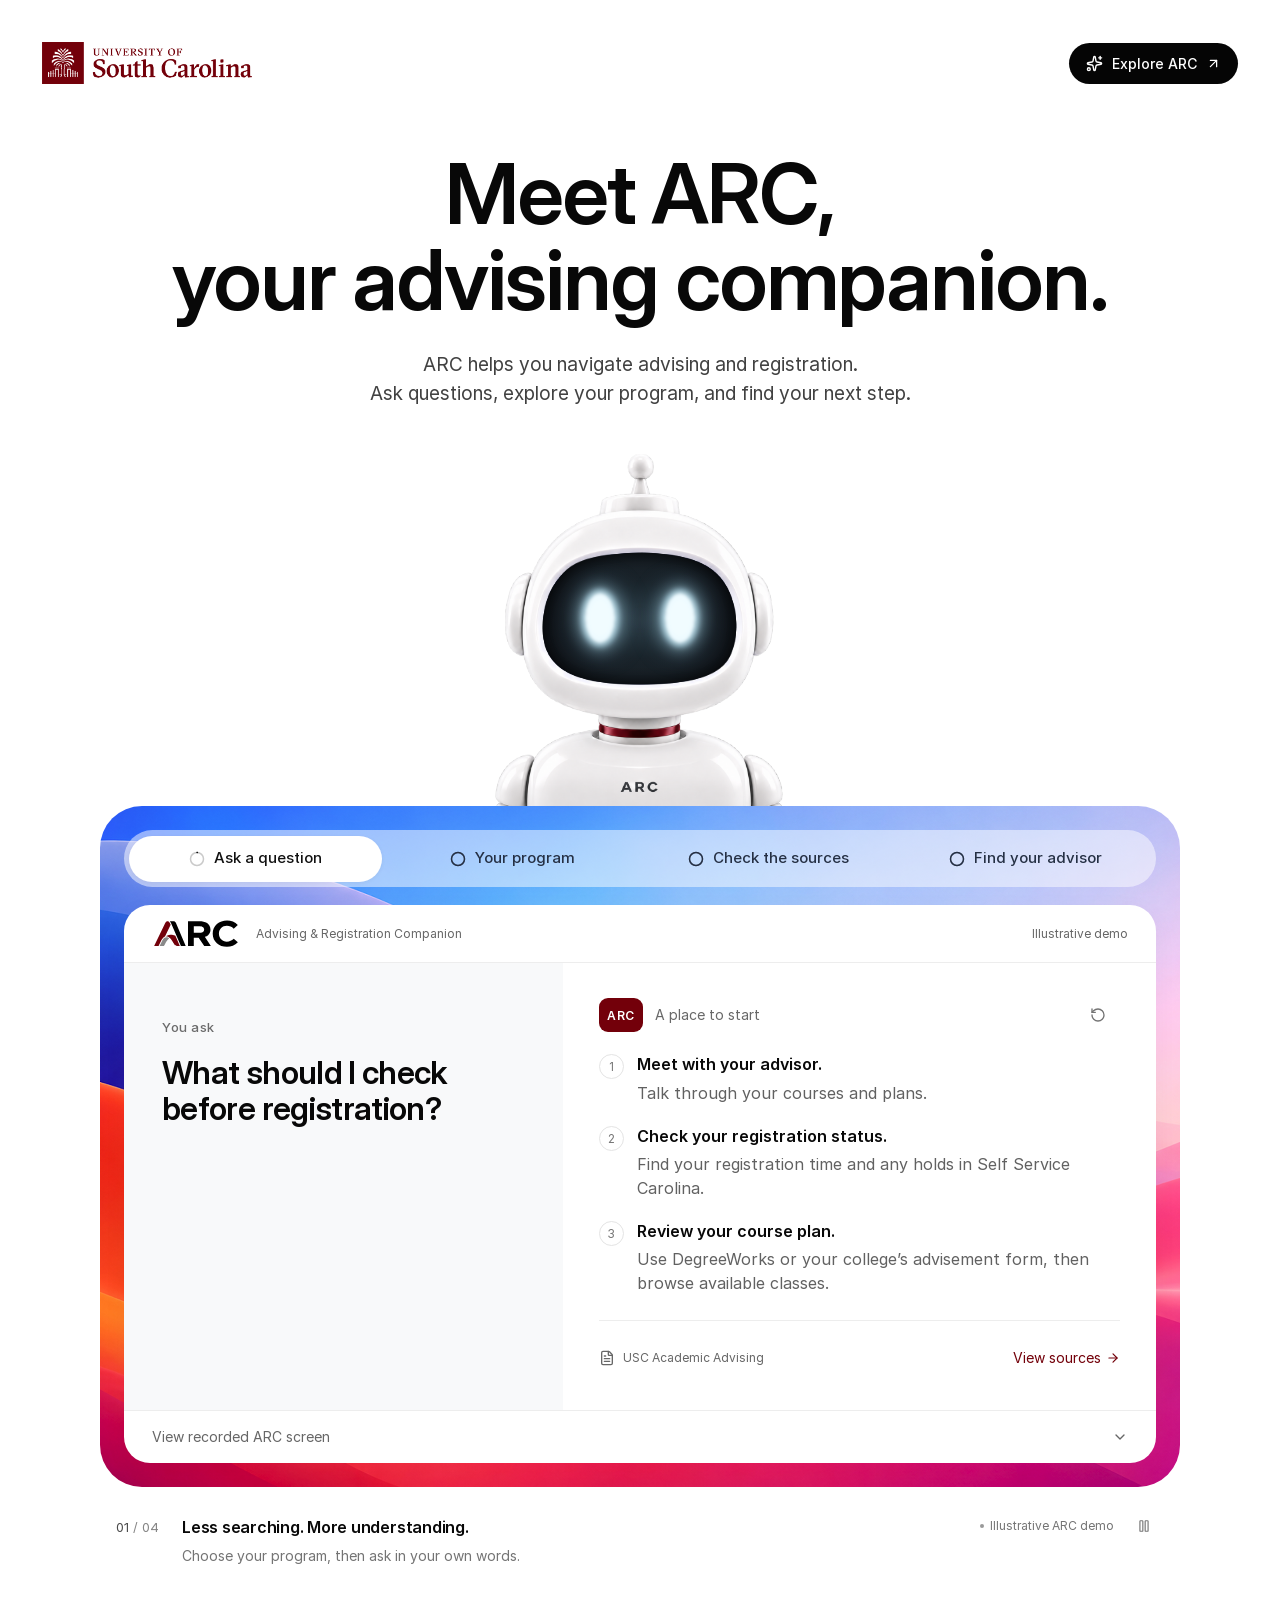
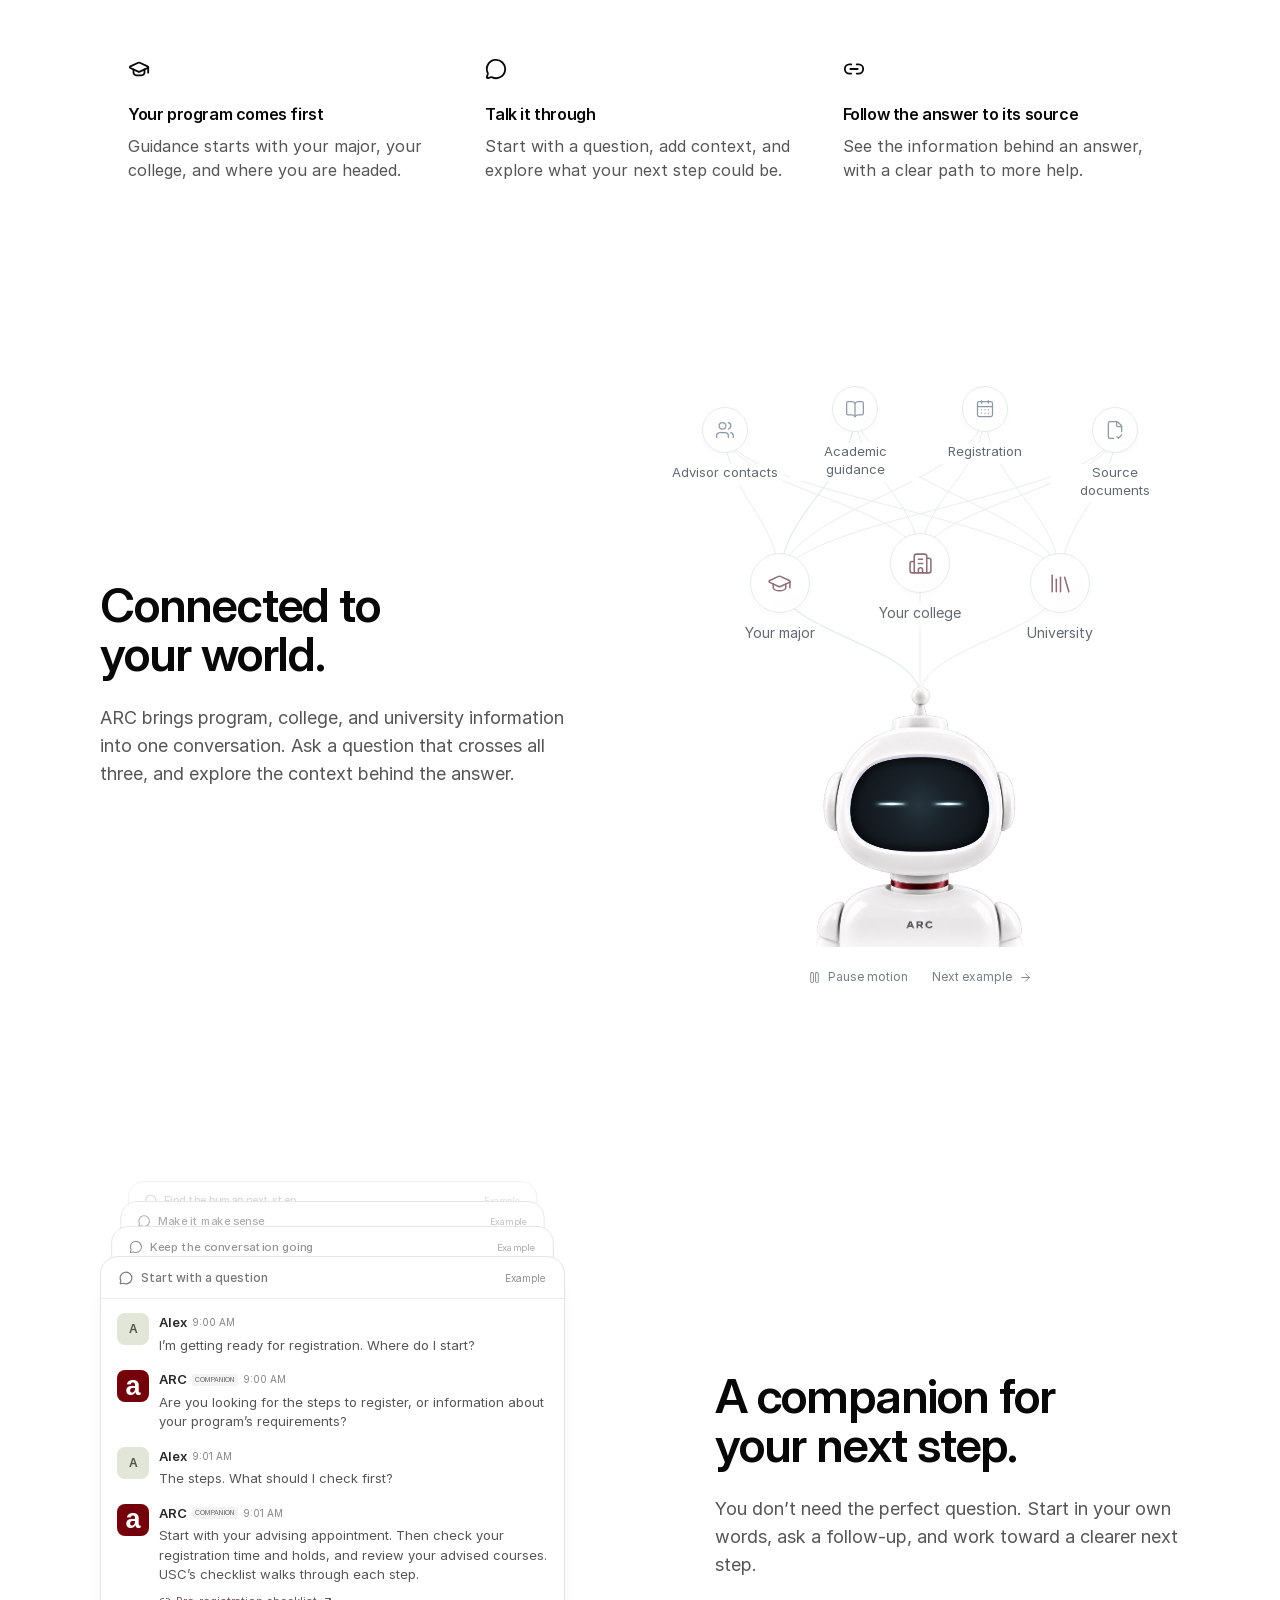
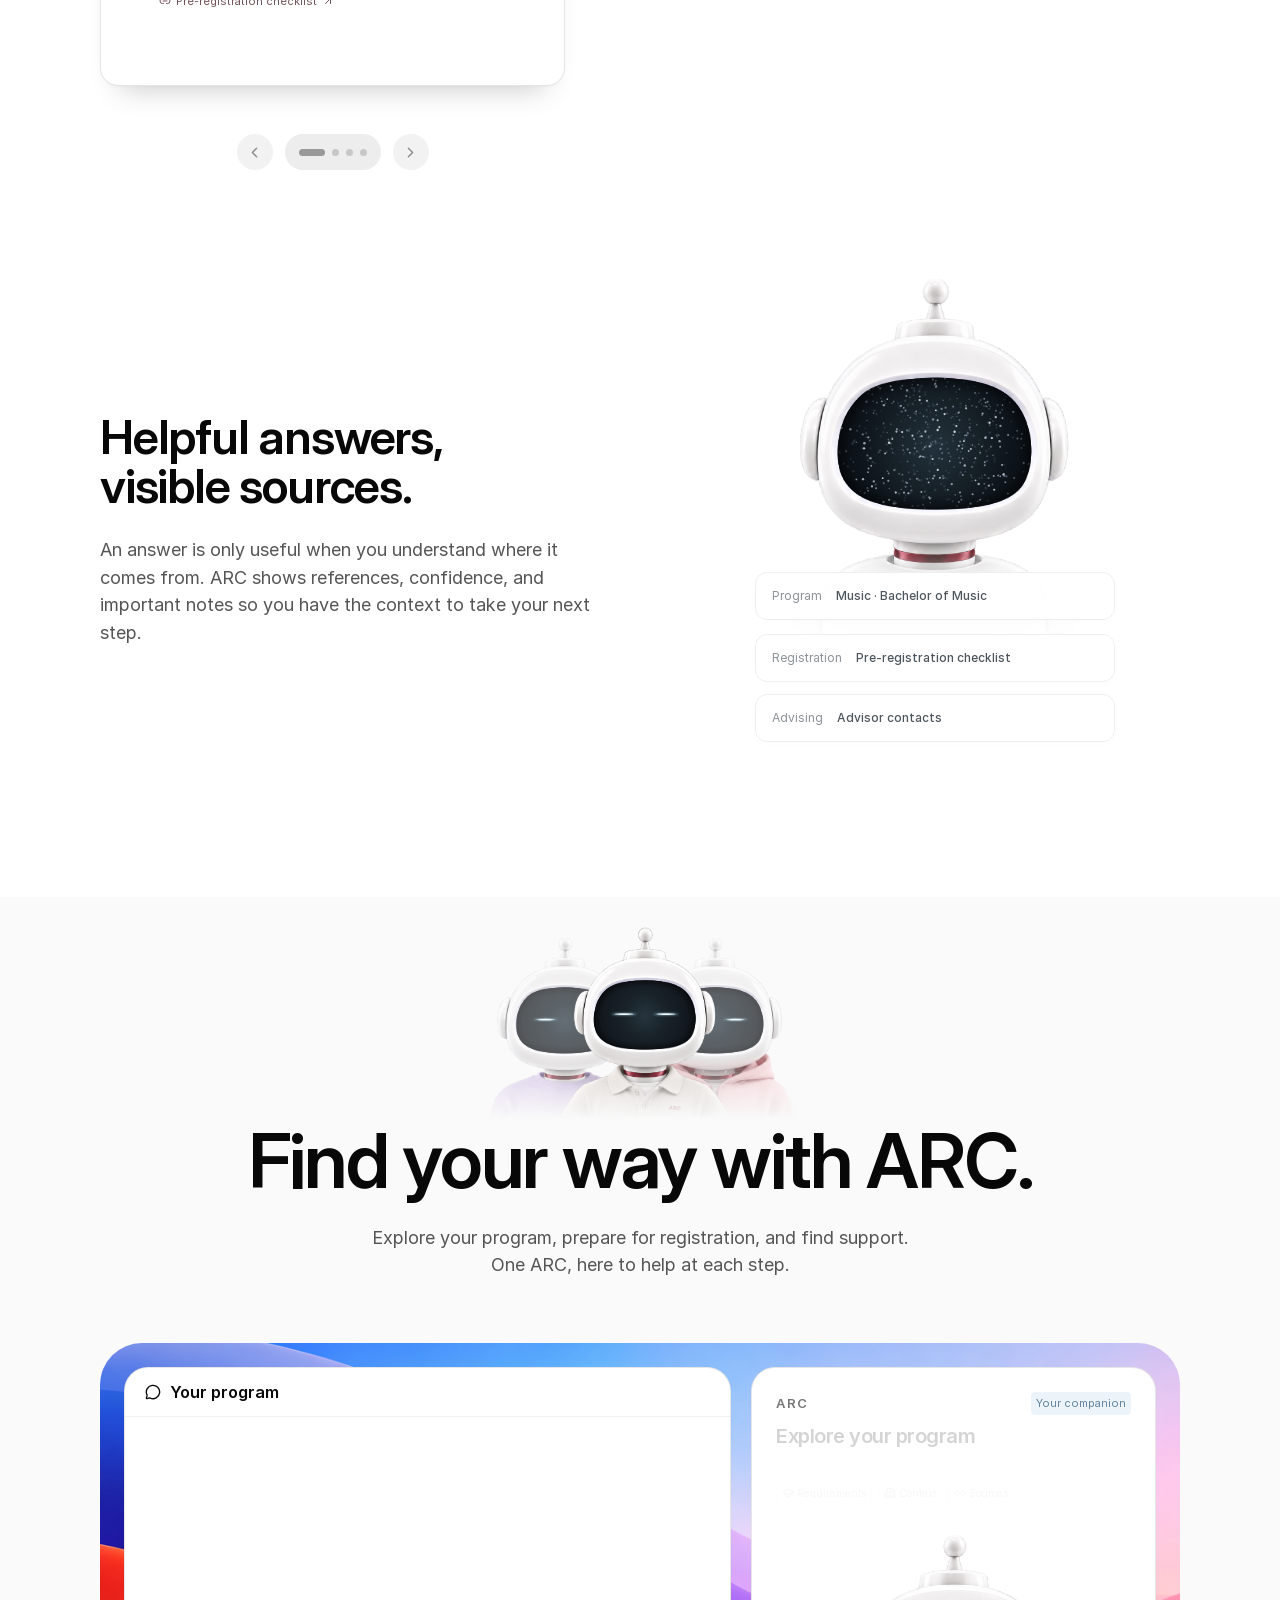
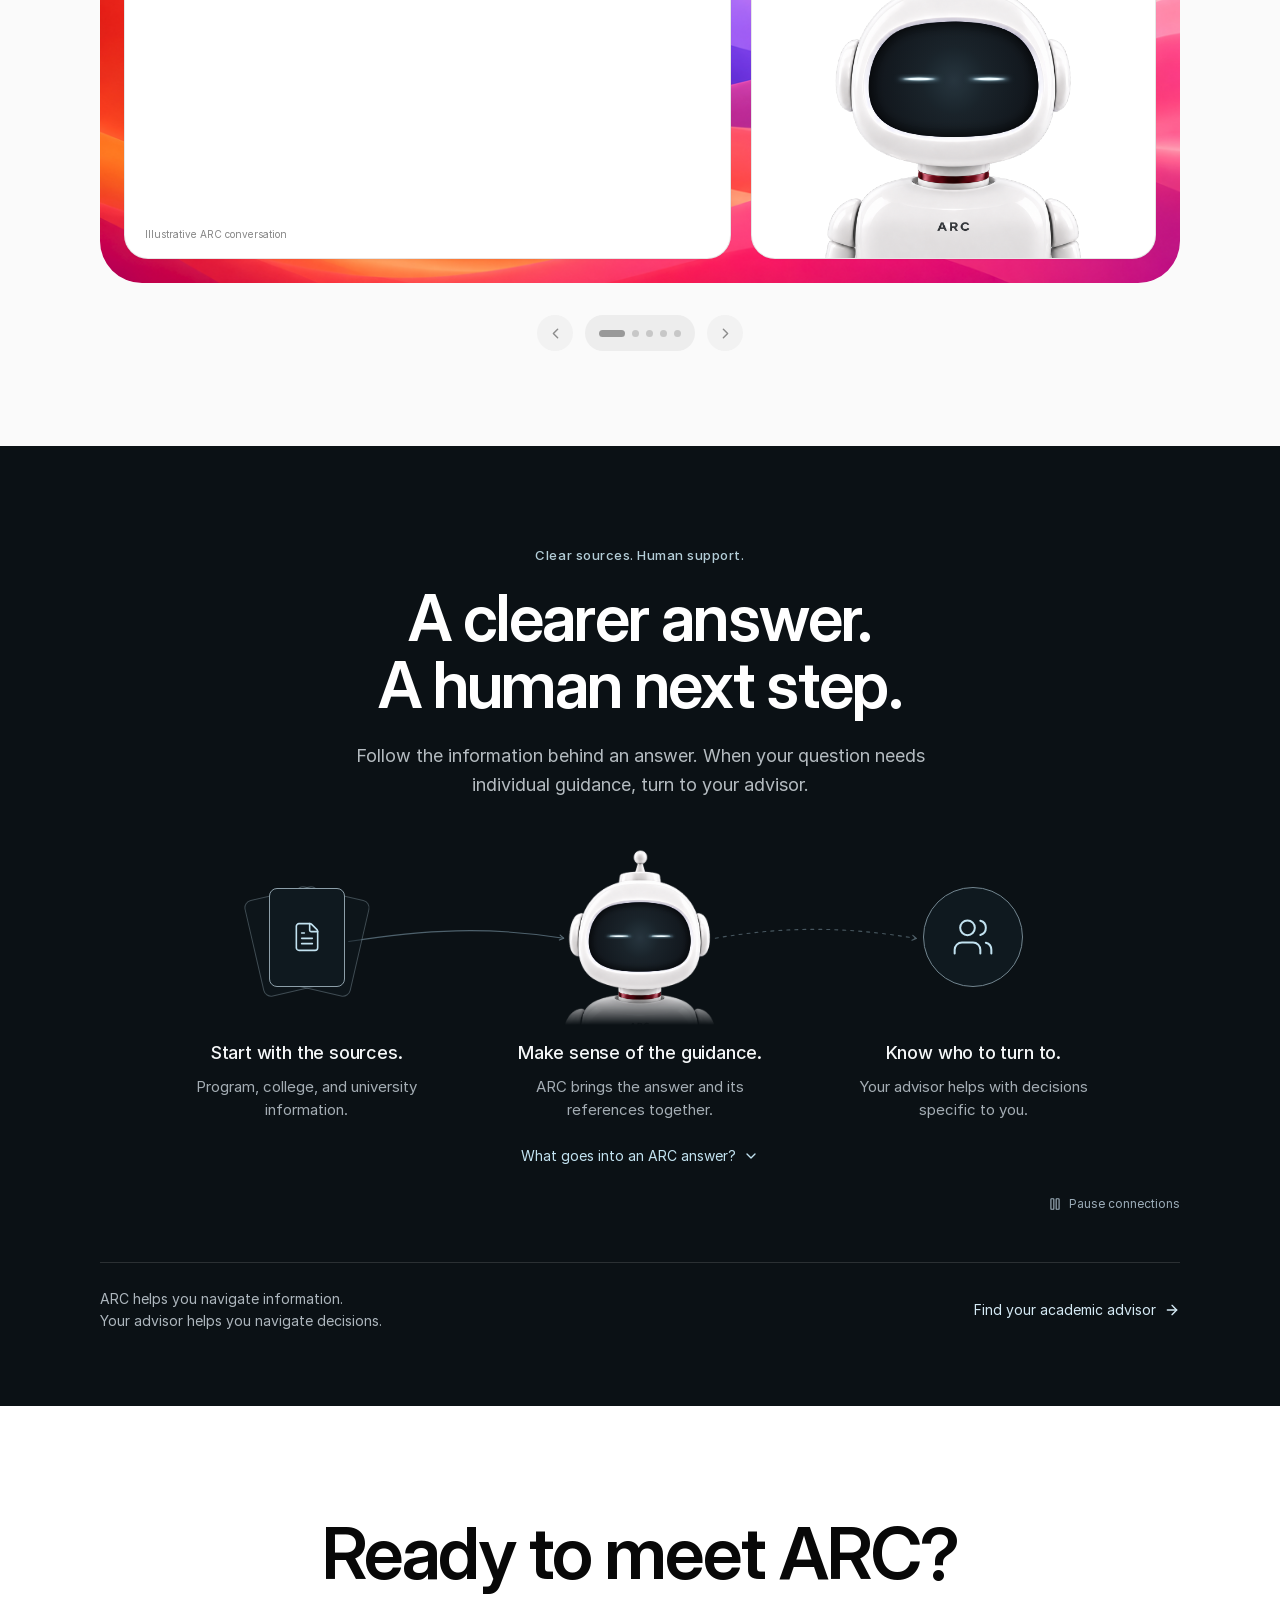
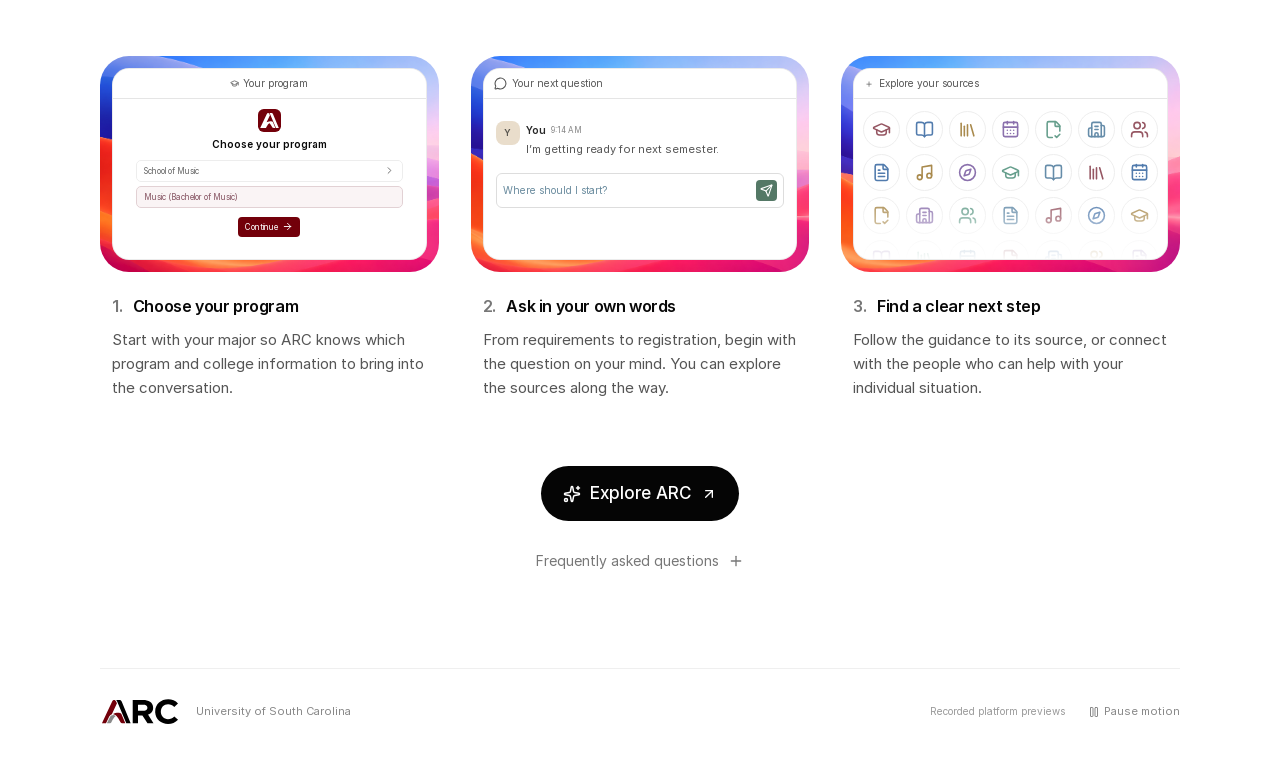
==== commit d16e7170: "Add ARC campaign and interaction analytics" ====
--- a/arc/index.html
+++ b/arc/index.html
@@ -6,10 +6,10 @@
     <meta name="description" content="Meet ARC, the Advising and Registration Companion. Explore program-specific questions, sourced answers, and guidance to the right person." />
     <title>ARC — Your advising companion</title>
     <link rel="icon" type="image/svg+xml" href="/arc/favicon.svg?v=arc-integrated-02" />
-    <script type="module" crossorigin src="/arc/assets/index-Bq8RDg2E.js"></script>
+    <script type="module" crossorigin src="/arc/assets/index-DYA5Kddx.js"></script>
     <link rel="stylesheet" crossorigin href="/arc/assets/index-0Dh946_M.css">
   </head>
   <body>
-    <div id="root"><link rel="preload" as="image" href="/arc/assets/usc-logo-horizontal-garnet.png"/><link rel="preload" as="image" href="/arc/assets/bot-arc.png" fetchPriority="high"/><link rel="preload" as="image" href="/arc/assets/bot-face-shadow.png"/><link rel="preload" as="image" href="/arc/assets/arc-primary-integrated.svg"/><link rel="preload" as="image" href="/arc/assets/avatars/bot-sweater.png"/><link rel="preload" as="image" href="/arc/assets/avatars/bot-hoodie.png"/><link rel="preload" as="image" href="/arc/assets/avatars/bot-polo-arc.png"/><link rel="preload" as="image" href="/arc/favicon.svg?v=arc-integrated-02"/><div class="site"><header class="site-header"><a href="#top" class="university-brand" aria-label="ARC home — University of South Carolina"><img src="/arc/assets/usc-logo-horizontal-garnet.png" alt="University of South Carolina logo" width="2988" height="595"/></a><a class="button button-dark" href="#platform" aria-label="Explore ARC"><svg xmlns="http://www.w3.org/2000/svg" width="17" height="17" viewBox="0 0 24 24" fill="none" stroke="currentColor" stroke-width="2" stroke-linecap="round" stroke-linejoin="round" class="lucide lucide-sparkles" aria-hidden="true"><path d="M11.017 2.814a1 1 0 0 1 1.966 0l1.051 5.558a2 2 0 0 0 1.594 1.594l5.558 1.051a1 1 0 0 1 0 1.966l-5.558 1.051a2 2 0 0 0-1.594 1.594l-1.051 5.558a1 1 0 0 1-1.966 0l-1.051-5.558a2 2 0 0 0-1.594-1.594l-5.558-1.051a1 1 0 0 1 0-1.966l5.558-1.051a2 2 0 0 0 1.594-1.594z"></path><path d="M20 2v4"></path><path d="M22 4h-4"></path><circle cx="4" cy="20" r="2"></circle></svg><span class="header-cta-label">Explore ARC</span><svg xmlns="http://www.w3.org/2000/svg" width="15" height="15" viewBox="0 0 24 24" fill="none" stroke="currentColor" stroke-width="2" stroke-linecap="round" stroke-linejoin="round" class="lucide lucide-arrow-up-right" aria-hidden="true"><path d="M7 7h10v10"></path><path d="M7 17 17 7"></path></svg></a></header><main id="top"><section class="hero"><h1 style="opacity:0;transform:translateY(12px)">Meet ARC,<br/>your advising companion.</h1><p style="opacity:0;transform:translateY(10px)">ARC helps you navigate advising and registration.<br class="desktop-break"/> Ask questions, explore your program, and find your next step.</p><div class="hero-robot-wrap"><div class="robot hero-robot" aria-label="Animated ARC companion" role="img"><img class="robot-body" src="/arc/assets/bot-arc.png" alt="" width="1024" height="1024" fetchPriority="high" loading="eager"/><div class="robot-face-mask"><div class="robot-screen "></div><div class="robot-eyes" style="transform:none"><span class="robot-eye"></span><span class="robot-eye"></span></div></div><img class="robot-shadow" src="/arc/assets/bot-face-shadow.png" alt="" width="1024" height="1024" loading="eager"/></div></div></section><section id="platform" class="student-demo container" aria-label="Explore the ARC demo"><div data-orientation="horizontal" data-activation-direction="none" data-slot="tabs" class="group/tabs flex gap-2 data-horizontal:flex-col student-demo-frame wallpaper"><div data-orientation="horizontal" data-activation-direction="none" role="tablist" data-slot="tabs-list" data-variant="default" aria-label="Explore ARC" class="group/tabs-list inline-flex w-fit items-center justify-center rounded-lg p-[3px] text-muted-foreground group-data-horizontal/tabs:h-8 group-data-vertical/tabs:h-fit group-data-vertical/tabs:flex-col data-[variant=line]:rounded-none bg-muted student-demo-tabs"><button type="button" data-active="" data-orientation="horizontal" data-activation-direction="none" aria-disabled="false" tabindex="-1" role="tab" aria-selected="true" id="preview-tab-answer" data-composite-item-active="" data-slot="tabs-trigger" class="relative inline-flex h-[calc(100%-1px)] flex-1 items-center justify-center gap-1.5 rounded-md border border-transparent px-1.5 py-0.5 text-sm font-medium whitespace-nowrap text-foreground/60 transition-all group-data-vertical/tabs:w-full group-data-vertical/tabs:justify-start hover:text-foreground focus-visible:border-ring focus-visible:ring-[3px] focus-visible:ring-ring/50 focus-visible:outline-1 focus-visible:outline-ring disabled:pointer-events-none disabled:opacity-50 has-data-[icon=inline-end]:pr-1 has-data-[icon=inline-start]:pl-1 aria-disabled:pointer-events-none aria-disabled:opacity-50 dark:text-muted-foreground dark:hover:text-foreground group-data-[variant=default]/tabs-list:data-active:shadow-sm group-data-[variant=line]/tabs-list:data-active:shadow-none [&amp;_svg]:pointer-events-none [&amp;_svg]:shrink-0 [&amp;_svg:not([class*=&#x27;size-&#x27;])]:size-4 group-data-[variant=line]/tabs-list:bg-transparent group-data-[variant=line]/tabs-list:data-active:bg-transparent dark:group-data-[variant=line]/tabs-list:data-active:border-transparent dark:group-data-[variant=line]/tabs-list:data-active:bg-transparent data-active:bg-background data-active:text-foreground dark:data-active:border-input dark:data-active:bg-input/30 dark:data-active:text-foreground after:absolute after:bg-foreground after:opacity-0 after:transition-opacity group-data-horizontal/tabs:after:inset-x-0 group-data-horizontal/tabs:after:bottom-[-5px] group-data-horizontal/tabs:after:h-0.5 group-data-vertical/tabs:after:inset-y-0 group-data-vertical/tabs:after:-right-1 group-data-vertical/tabs:after:w-0.5 group-data-[variant=line]/tabs-list:data-active:after:opacity-100 student-demo-tab"><span class="student-demo-pill"></span><span class="student-tab-label"><svg class="demo-countdown" viewBox="0 0 18 18" aria-hidden="true"><circle cx="9" cy="9" r="6.5"></circle><circle cx="9" cy="9" r="6.5" pathLength="1" stroke-dashoffset="0" stroke-dasharray="0 1"></circle></svg>Ask a question</span></button><button type="button" data-orientation="horizontal" data-activation-direction="none" aria-disabled="false" tabindex="-1" role="tab" aria-selected="false" id="preview-tab-program" data-slot="tabs-trigger" class="relative inline-flex h-[calc(100%-1px)] flex-1 items-center justify-center gap-1.5 rounded-md border border-transparent px-1.5 py-0.5 text-sm font-medium whitespace-nowrap text-foreground/60 transition-all group-data-vertical/tabs:w-full group-data-vertical/tabs:justify-start hover:text-foreground focus-visible:border-ring focus-visible:ring-[3px] focus-visible:ring-ring/50 focus-visible:outline-1 focus-visible:outline-ring disabled:pointer-events-none disabled:opacity-50 has-data-[icon=inline-end]:pr-1 has-data-[icon=inline-start]:pl-1 aria-disabled:pointer-events-none aria-disabled:opacity-50 dark:text-muted-foreground dark:hover:text-foreground group-data-[variant=default]/tabs-list:data-active:shadow-sm group-data-[variant=line]/tabs-list:data-active:shadow-none [&amp;_svg]:pointer-events-none [&amp;_svg]:shrink-0 [&amp;_svg:not([class*=&#x27;size-&#x27;])]:size-4 group-data-[variant=line]/tabs-list:bg-transparent group-data-[variant=line]/tabs-list:data-active:bg-transparent dark:group-data-[variant=line]/tabs-list:data-active:border-transparent dark:group-data-[variant=line]/tabs-list:data-active:bg-transparent data-active:bg-background data-active:text-foreground dark:data-active:border-input dark:data-active:bg-input/30 dark:data-active:text-foreground after:absolute after:bg-foreground after:opacity-0 after:transition-opacity group-data-horizontal/tabs:after:inset-x-0 group-data-horizontal/tabs:after:bottom-[-5px] group-data-horizontal/tabs:after:h-0.5 group-data-vertical/tabs:after:inset-y-0 group-data-vertical/tabs:after:-right-1 group-data-vertical/tabs:after:w-0.5 group-data-[variant=line]/tabs-list:data-active:after:opacity-100 student-demo-tab"><span class="student-tab-label"><svg class="demo-countdown" viewBox="0 0 18 18" aria-hidden="true"><circle cx="9" cy="9" r="6.5"></circle><circle cx="9" cy="9" r="6.5" style="path-length:0"></circle></svg>Your program</span></button><button type="button" data-orientation="horizontal" data-activation-direction="none" aria-disabled="false" tabindex="-1" role="tab" aria-selected="false" id="preview-tab-sources" data-slot="tabs-trigger" class="relative inline-flex h-[calc(100%-1px)] flex-1 items-center justify-center gap-1.5 rounded-md border border-transparent px-1.5 py-0.5 text-sm font-medium whitespace-nowrap text-foreground/60 transition-all group-data-vertical/tabs:w-full group-data-vertical/tabs:justify-start hover:text-foreground focus-visible:border-ring focus-visible:ring-[3px] focus-visible:ring-ring/50 focus-visible:outline-1 focus-visible:outline-ring disabled:pointer-events-none disabled:opacity-50 has-data-[icon=inline-end]:pr-1 has-data-[icon=inline-start]:pl-1 aria-disabled:pointer-events-none aria-disabled:opacity-50 dark:text-muted-foreground dark:hover:text-foreground group-data-[variant=default]/tabs-list:data-active:shadow-sm group-data-[variant=line]/tabs-list:data-active:shadow-none [&amp;_svg]:pointer-events-none [&amp;_svg]:shrink-0 [&amp;_svg:not([class*=&#x27;size-&#x27;])]:size-4 group-data-[variant=line]/tabs-list:bg-transparent group-data-[variant=line]/tabs-list:data-active:bg-transparent dark:group-data-[variant=line]/tabs-list:data-active:border-transparent dark:group-data-[variant=line]/tabs-list:data-active:bg-transparent data-active:bg-background data-active:text-foreground dark:data-active:border-input dark:data-active:bg-input/30 dark:data-active:text-foreground after:absolute after:bg-foreground after:opacity-0 after:transition-opacity group-data-horizontal/tabs:after:inset-x-0 group-data-horizontal/tabs:after:bottom-[-5px] group-data-horizontal/tabs:after:h-0.5 group-data-vertical/tabs:after:inset-y-0 group-data-vertical/tabs:after:-right-1 group-data-vertical/tabs:after:w-0.5 group-data-[variant=line]/tabs-list:data-active:after:opacity-100 student-demo-tab"><span class="student-tab-label"><svg class="demo-countdown" viewBox="0 0 18 18" aria-hidden="true"><circle cx="9" cy="9" r="6.5"></circle><circle cx="9" cy="9" r="6.5" style="path-length:0"></circle></svg>Check the sources</span></button><button type="button" data-orientation="horizontal" data-activation-direction="none" aria-disabled="false" tabindex="-1" role="tab" aria-selected="false" id="preview-tab-advisor" data-slot="tabs-trigger" class="relative inline-flex h-[calc(100%-1px)] flex-1 items-center justify-center gap-1.5 rounded-md border border-transparent px-1.5 py-0.5 text-sm font-medium whitespace-nowrap text-foreground/60 transition-all group-data-vertical/tabs:w-full group-data-vertical/tabs:justify-start hover:text-foreground focus-visible:border-ring focus-visible:ring-[3px] focus-visible:ring-ring/50 focus-visible:outline-1 focus-visible:outline-ring disabled:pointer-events-none disabled:opacity-50 has-data-[icon=inline-end]:pr-1 has-data-[icon=inline-start]:pl-1 aria-disabled:pointer-events-none aria-disabled:opacity-50 dark:text-muted-foreground dark:hover:text-foreground group-data-[variant=default]/tabs-list:data-active:shadow-sm group-data-[variant=line]/tabs-list:data-active:shadow-none [&amp;_svg]:pointer-events-none [&amp;_svg]:shrink-0 [&amp;_svg:not([class*=&#x27;size-&#x27;])]:size-4 group-data-[variant=line]/tabs-list:bg-transparent group-data-[variant=line]/tabs-list:data-active:bg-transparent dark:group-data-[variant=line]/tabs-list:data-active:border-transparent dark:group-data-[variant=line]/tabs-list:data-active:bg-transparent data-active:bg-background data-active:text-foreground dark:data-active:border-input dark:data-active:bg-input/30 dark:data-active:text-foreground after:absolute after:bg-foreground after:opacity-0 after:transition-opacity group-data-horizontal/tabs:after:inset-x-0 group-data-horizontal/tabs:after:bottom-[-5px] group-data-horizontal/tabs:after:h-0.5 group-data-vertical/tabs:after:inset-y-0 group-data-vertical/tabs:after:-right-1 group-data-vertical/tabs:after:w-0.5 group-data-[variant=line]/tabs-list:data-active:after:opacity-100 student-demo-tab"><span class="student-tab-label"><svg class="demo-countdown" viewBox="0 0 18 18" aria-hidden="true"><circle cx="9" cy="9" r="6.5"></circle><circle cx="9" cy="9" r="6.5" style="path-length:0"></circle></svg>Find your advisor</span></button></div><div class="student-demo-window"><div class="student-demo-bar"><div class="student-demo-identity"><img class="student-demo-logo" src="/arc/assets/arc-primary-integrated.svg" alt="ARC — Advising and Registration Companion" width="330.0046082" height="126"/><span class="student-demo-descriptor" aria-hidden="true">Advising &amp; Registration Companion</span></div><span>Illustrative demo</span></div><div class="student-demo-panels"><div data-orientation="horizontal" data-activation-direction="none" id="base-ui-_R_6ia_" role="tabpanel" tabindex="0" data-index="-1" data-slot="tabs-content" aria-hidden="false" class="flex-1 text-sm outline-none student-demo-panel"><div class="demo-pane-content" style="opacity:0;transform:translateY(5px)"><div class="answer-example"><div class="student-question"><span>You ask</span><h2>What should I check<br class="desktop-break"/> before registration?</h2></div><div class="example-answer" aria-busy="false"><div class="answer-byline"><span class="mini-arc">ARC</span><span>A place to start</span><button type="button" class="replay-answer" aria-disabled="false" aria-label="Replay the example answer"><svg xmlns="http://www.w3.org/2000/svg" width="16" height="16" viewBox="0 0 24 24" fill="none" stroke="currentColor" stroke-width="2" stroke-linecap="round" stroke-linejoin="round" class="lucide lucide-rotate-ccw" aria-hidden="true"><path d="M3 12a9 9 0 1 0 9-9 9.75 9.75 0 0 0-6.74 2.74L3 8"></path><path d="M3 3v5h5"></path></svg></button></div><div class="answer-content"><ol class="registration-checks"><li aria-hidden="false" style="opacity:1;transform:none"><span>1</span><div><strong>Meet with your advisor.</strong><p>Talk through your courses and plans.</p></div></li><li aria-hidden="false" style="opacity:1;transform:none"><span>2</span><div><strong>Check your registration status.</strong><p>Find your registration time and any holds in Self Service Carolina.</p></div></li><li aria-hidden="false" style="opacity:1;transform:none"><span>3</span><div><strong>Review your course plan.</strong><p>Use DegreeWorks or your college’s advisement form, then browse available classes.</p></div></li></ol><div class="answer-source"><svg xmlns="http://www.w3.org/2000/svg" width="16" height="16" viewBox="0 0 24 24" fill="none" stroke="currentColor" stroke-width="2" stroke-linecap="round" stroke-linejoin="round" class="lucide lucide-file-text" aria-hidden="true"><path d="M6 22a2 2 0 0 1-2-2V4a2 2 0 0 1 2-2h8a2.4 2.4 0 0 1 1.704.706l3.588 3.588A2.4 2.4 0 0 1 20 8v12a2 2 0 0 1-2 2z"></path><path d="M14 2v5a1 1 0 0 0 1 1h5"></path><path d="M10 9H8"></path><path d="M16 13H8"></path><path d="M16 17H8"></path></svg><span>USC Academic Advising</span><button type="button">View sources <svg xmlns="http://www.w3.org/2000/svg" width="14" height="14" viewBox="0 0 24 24" fill="none" stroke="currentColor" stroke-width="2" stroke-linecap="round" stroke-linejoin="round" class="lucide lucide-arrow-right" aria-hidden="true"><path d="M5 12h14"></path><path d="m12 5 7 7-7 7"></path></svg></button></div></div><output class="sr-only">Example answer ready: meet with your advisor, check registration status, and review your course plan.</output></div></div></div><details class="recorded-screen"><summary><span>View recorded ARC screen</span><svg xmlns="http://www.w3.org/2000/svg" width="16" height="16" viewBox="0 0 24 24" fill="none" stroke="currentColor" stroke-width="2" stroke-linecap="round" stroke-linejoin="round" class="lucide lucide-chevron-down" aria-hidden="true"><path d="m6 9 6 6 6-6"></path></svg></summary><div class="recorded-screen-content"><p>The recorded ARC answer includes guidance, confidence, and important notes.</p><a href="/arc/assets/answer.png" target="_blank" rel="noreferrer" class="text-link">Open full-size screen<svg xmlns="http://www.w3.org/2000/svg" width="16" height="16" viewBox="0 0 24 24" fill="none" stroke="currentColor" stroke-width="2" stroke-linecap="round" stroke-linejoin="round" class="lucide lucide-arrow-up-right" aria-hidden="true"><path d="M7 7h10v10"></path><path d="M7 17 17 7"></path></svg><span class="sr-only"> (opens in a new tab)</span></a><img src="/arc/assets/answer.png" width="960" height="540" alt="The recorded ARC answer includes guidance, confidence, and important notes." loading="lazy"/><p class="demo-footnote">Recorded product preview. Policy text in the recording may have changed; use current university sources for guidance.</p></div></details></div><div data-hidden="" data-orientation="horizontal" data-activation-direction="none" hidden="" id="base-ui-_R_aia_" role="tabpanel" tabindex="-1" inert="" data-index="-1" data-slot="tabs-content" aria-hidden="true" class="flex-1 text-sm outline-none student-demo-panel"><div class="demo-pane-content" style="opacity:0;transform:translateY(5px)"><div class="program-example demo-inner"><span class="demo-eyebrow">Your context</span><h2>Start with your program.</h2><p class="demo-description">Your major gives ARC a starting point for the information you need.</p><div class="selected-program"><svg xmlns="http://www.w3.org/2000/svg" width="26" height="26" viewBox="0 0 24 24" fill="none" stroke="currentColor" stroke-width="2" stroke-linecap="round" stroke-linejoin="round" class="lucide lucide-graduation-cap" aria-hidden="true"><path d="M21.42 10.922a1 1 0 0 0-.019-1.838L12.83 5.18a2 2 0 0 0-1.66 0L2.6 9.08a1 1 0 0 0 0 1.832l8.57 3.908a2 2 0 0 0 1.66 0z"></path><path d="M22 10v6"></path><path d="M6 12.5V16a6 3 0 0 0 12 0v-3.5"></path></svg><div><span>School of Music</span><strong>Music · Bachelor of Music</strong></div><svg xmlns="http://www.w3.org/2000/svg" width="20" height="20" viewBox="0 0 24 24" fill="none" stroke="currentColor" stroke-width="2" stroke-linecap="round" stroke-linejoin="round" class="lucide lucide-check" aria-hidden="true"><path d="M20 6 9 17l-5-5"></path></svg></div><div class="program-context"><span><svg xmlns="http://www.w3.org/2000/svg" width="17" height="17" viewBox="0 0 24 24" fill="none" stroke="currentColor" stroke-width="2" stroke-linecap="round" stroke-linejoin="round" class="lucide lucide-book-open" aria-hidden="true"><path d="M12 5v16"></path><path d="M20.001 19A2 2 0 0022 17V5a2 2 0 00-1.999-2L16 3.002A5 5 0 0012 5a5 5 0 00-4-2H4a2 2 0 00-2 2v12a2 2 0 001.999 2H8a5 5 0 014 2 5 5 0 014-2z"></path></svg> Your major</span><span><svg xmlns="http://www.w3.org/2000/svg" width="17" height="17" viewBox="0 0 24 24" fill="none" stroke="currentColor" stroke-width="2" stroke-linecap="round" stroke-linejoin="round" class="lucide lucide-graduation-cap" aria-hidden="true"><path d="M21.42 10.922a1 1 0 0 0-.019-1.838L12.83 5.18a2 2 0 0 0-1.66 0L2.6 9.08a1 1 0 0 0 0 1.832l8.57 3.908a2 2 0 0 0 1.66 0z"></path><path d="M22 10v6"></path><path d="M6 12.5V16a6 3 0 0 0 12 0v-3.5"></path></svg> Your college</span><span><svg xmlns="http://www.w3.org/2000/svg" width="17" height="17" viewBox="0 0 24 24" fill="none" stroke="currentColor" stroke-width="2" stroke-linecap="round" stroke-linejoin="round" class="lucide lucide-file-text" aria-hidden="true"><path d="M6 22a2 2 0 0 1-2-2V4a2 2 0 0 1 2-2h8a2.4 2.4 0 0 1 1.704.706l3.588 3.588A2.4 2.4 0 0 1 20 8v12a2 2 0 0 1-2 2z"></path><path d="M14 2v5a1 1 0 0 0 1 1h5"></path><path d="M10 9H8"></path><path d="M16 13H8"></path><path d="M16 17H8"></path></svg> University guidance</span></div><button type="button" class="button button-dark">Continue with this example <svg xmlns="http://www.w3.org/2000/svg" width="16" height="16" viewBox="0 0 24 24" fill="none" stroke="currentColor" stroke-width="2" stroke-linecap="round" stroke-linejoin="round" class="lucide lucide-arrow-right" aria-hidden="true"><path d="M5 12h14"></path><path d="m12 5 7 7-7 7"></path></svg></button><p class="demo-footnote">Example program from the recorded ARC demo.</p></div></div><details class="recorded-screen"><summary><span>View recorded ARC screen</span><svg xmlns="http://www.w3.org/2000/svg" width="16" height="16" viewBox="0 0 24 24" fill="none" stroke="currentColor" stroke-width="2" stroke-linecap="round" stroke-linejoin="round" class="lucide lucide-chevron-down" aria-hidden="true"><path d="m6 9 6 6 6-6"></path></svg></summary><div class="recorded-screen-content"><p>The program picker gives the conversation its major and college context.</p><a href="/arc/assets/program.png" target="_blank" rel="noreferrer" class="text-link">Open full-size screen<svg xmlns="http://www.w3.org/2000/svg" width="16" height="16" viewBox="0 0 24 24" fill="none" stroke="currentColor" stroke-width="2" stroke-linecap="round" stroke-linejoin="round" class="lucide lucide-arrow-up-right" aria-hidden="true"><path d="M7 7h10v10"></path><path d="M7 17 17 7"></path></svg><span class="sr-only"> (opens in a new tab)</span></a><img src="/arc/assets/program.png" width="960" height="540" alt="The program picker gives the conversation its major and college context." loading="lazy"/><p class="demo-footnote">Recorded product preview. Policy text in the recording may have changed; use current university sources for guidance.</p></div></details></div><div data-hidden="" data-orientation="horizontal" data-activation-direction="none" hidden="" id="base-ui-_R_eia_" role="tabpanel" tabindex="-1" inert="" data-index="-1" data-slot="tabs-content" aria-hidden="true" class="flex-1 text-sm outline-none student-demo-panel"><div class="demo-pane-content" style="opacity:0;transform:translateY(5px)"><div class="sources-example demo-inner"><span class="demo-eyebrow">Behind the answer</span><h2>See where the guidance comes from.</h2><p class="demo-description">Open the university guidance behind this registration example.</p><div class="source-documents"><a href="https://sc.edu/about/offices_and_divisions/advising/student_advising_resources/registration_resources/pre_registration/" target="_blank" rel="noreferrer" class="source-document"><svg xmlns="http://www.w3.org/2000/svg" width="23" height="23" viewBox="0 0 24 24" fill="none" stroke="currentColor" stroke-width="2" stroke-linecap="round" stroke-linejoin="round" class="lucide lucide-file-text" aria-hidden="true"><path d="M6 22a2 2 0 0 1-2-2V4a2 2 0 0 1 2-2h8a2.4 2.4 0 0 1 1.704.706l3.588 3.588A2.4 2.4 0 0 1 20 8v12a2 2 0 0 1-2 2z"></path><path d="M14 2v5a1 1 0 0 0 1 1h5"></path><path d="M10 9H8"></path><path d="M16 13H8"></path><path d="M16 17H8"></path></svg><span><strong>Pre-registration checklist</strong><small>Academic Advising · Advisor meeting, holds, and course planning</small></span><svg xmlns="http://www.w3.org/2000/svg" width="16" height="16" viewBox="0 0 24 24" fill="none" stroke="currentColor" stroke-width="2" stroke-linecap="round" stroke-linejoin="round" class="lucide lucide-arrow-up-right" aria-hidden="true"><path d="M7 7h10v10"></path><path d="M7 17 17 7"></path></svg><span class="sr-only"> (opens in a new tab)</span></a><a href="https://www.sc.edu/about/offices_and_divisions/registrar/registration/" target="_blank" rel="noreferrer" class="source-document"><svg xmlns="http://www.w3.org/2000/svg" width="23" height="23" viewBox="0 0 24 24" fill="none" stroke="currentColor" stroke-width="2" stroke-linecap="round" stroke-linejoin="round" class="lucide lucide-book-open" aria-hidden="true"><path d="M12 5v16"></path><path d="M20.001 19A2 2 0 0022 17V5a2 2 0 00-1.999-2L16 3.002A5 5 0 0012 5a5 5 0 00-4-2H4a2 2 0 00-2 2v12a2 2 0 001.999 2H8a5 5 0 014 2 5 5 0 014-2z"></path></svg><span><strong>Registration guidance</strong><small>University Registrar · Registration status and class information</small></span><svg xmlns="http://www.w3.org/2000/svg" width="16" height="16" viewBox="0 0 24 24" fill="none" stroke="currentColor" stroke-width="2" stroke-linecap="round" stroke-linejoin="round" class="lucide lucide-arrow-up-right" aria-hidden="true"><path d="M7 7h10v10"></path><path d="M7 17 17 7"></path></svg><span class="sr-only"> (opens in a new tab)</span></a></div><p class="demo-footnote">This example summarizes official guidance. Follow the source for the full details.</p></div></div><details class="recorded-screen"><summary><span>View recorded ARC screen</span><svg xmlns="http://www.w3.org/2000/svg" width="16" height="16" viewBox="0 0 24 24" fill="none" stroke="currentColor" stroke-width="2" stroke-linecap="round" stroke-linejoin="round" class="lucide lucide-chevron-down" aria-hidden="true"><path d="m6 9 6 6 6-6"></path></svg></summary><div class="recorded-screen-content"><p>Numbered source cards let you follow the references behind a recorded answer.</p><a href="/arc/assets/sources.png" target="_blank" rel="noreferrer" class="text-link">Open full-size screen<svg xmlns="http://www.w3.org/2000/svg" width="16" height="16" viewBox="0 0 24 24" fill="none" stroke="currentColor" stroke-width="2" stroke-linecap="round" stroke-linejoin="round" class="lucide lucide-arrow-up-right" aria-hidden="true"><path d="M7 7h10v10"></path><path d="M7 17 17 7"></path></svg><span class="sr-only"> (opens in a new tab)</span></a><img src="/arc/assets/sources.png" width="960" height="540" alt="Numbered source cards let you follow the references behind a recorded answer." loading="lazy"/><p class="demo-footnote">Recorded product preview. Policy text in the recording may have changed; use current university sources for guidance.</p></div></details></div><div data-hidden="" data-orientation="horizontal" data-activation-direction="none" hidden="" id="base-ui-_R_iia_" role="tabpanel" tabindex="-1" inert="" data-index="-1" data-slot="tabs-content" aria-hidden="true" class="flex-1 text-sm outline-none student-demo-panel"><div class="demo-pane-content" style="opacity:0;transform:translateY(5px)"><div class="advisor-example demo-inner"><span class="demo-eyebrow">Your next conversation</span><h2>Some questions need a person.</h2><p class="demo-description">Your advisor helps you apply the guidance to your own courses and plans.</p><div class="advisor-guidance"><span class="advisor-symbol"><svg xmlns="http://www.w3.org/2000/svg" width="26" height="26" viewBox="0 0 24 24" fill="none" stroke="currentColor" stroke-width="2" stroke-linecap="round" stroke-linejoin="round" class="lucide lucide-users" aria-hidden="true"><path d="M16 21v-2a4 4 0 0 0-4-4H6a4 4 0 0 0-4 4v2"></path><path d="M16 3.128a4 4 0 0 1 0 7.744"></path><path d="M22 21v-2a4 4 0 0 0-3-3.87"></path><circle cx="9" cy="7" r="4"></circle></svg></span><div><strong>Find your assigned advisor</strong><p>Check your Student Profile in Self Service Carolina, or the Advising Team card in My Advising Portal.</p><p>If no advisor is listed, contact your college’s Student Services office.</p></div></div><a href="https://sc.edu/about/offices_and_divisions/advising/student_advising_resources/find_your_advisor/" target="_blank" rel="noreferrer" class="button button-dark">Open USC’s advisor guide<svg xmlns="http://www.w3.org/2000/svg" width="16" height="16" viewBox="0 0 24 24" fill="none" stroke="currentColor" stroke-width="2" stroke-linecap="round" stroke-linejoin="round" class="lucide lucide-arrow-up-right" aria-hidden="true"><path d="M7 7h10v10"></path><path d="M7 17 17 7"></path></svg><span class="sr-only"> (opens in a new tab)</span></a></div></div><details class="recorded-screen"><summary><span>View recorded ARC screen</span><svg xmlns="http://www.w3.org/2000/svg" width="16" height="16" viewBox="0 0 24 24" fill="none" stroke="currentColor" stroke-width="2" stroke-linecap="round" stroke-linejoin="round" class="lucide lucide-chevron-down" aria-hidden="true"><path d="m6 9 6 6 6-6"></path></svg></summary><div class="recorded-screen-content"><p>The recorded advisor view shows contact information associated with the selected program.</p><a href="/arc/assets/advisor.png" target="_blank" rel="noreferrer" class="text-link">Open full-size screen<svg xmlns="http://www.w3.org/2000/svg" width="16" height="16" viewBox="0 0 24 24" fill="none" stroke="currentColor" stroke-width="2" stroke-linecap="round" stroke-linejoin="round" class="lucide lucide-arrow-up-right" aria-hidden="true"><path d="M7 7h10v10"></path><path d="M7 17 17 7"></path></svg><span class="sr-only"> (opens in a new tab)</span></a><img src="/arc/assets/advisor.png" width="960" height="540" alt="The recorded advisor view shows contact information associated with the selected program." loading="lazy"/><p class="demo-footnote">Recorded product preview. Policy text in the recording may have changed; use current university sources for guidance.</p></div></details></div></div></div></div><div class="student-demo-caption"><span class="demo-caption-count" aria-label="Preview 1 of 4">01<span> / 04</span></span><div class="demo-caption-copies"><div class="demo-caption-copy" aria-hidden="false" style="opacity:0;transform:translateY(4px)"><h3>Less searching. More understanding.</h3><p>Choose your program, then ask in your own words.</p></div><div class="demo-caption-copy" aria-hidden="true" style="opacity:0;transform:translateY(4px)"><h3>A starting point that’s yours.</h3><p>Choose your program so the conversation starts with your major and college.</p></div><div class="demo-caption-copy" aria-hidden="true" style="opacity:0;transform:translateY(4px)"><h3>See where the answer comes from.</h3><p>Follow the source cards, check the context, and understand what applies to you.</p></div><div class="demo-caption-copy" aria-hidden="true" style="opacity:0;transform:translateY(4px)"><h3>A little guidance goes a long way.</h3><p>When a question needs a person, ARC helps you find the right contact.</p></div></div><div class="demo-caption-meta"><span><i></i>Illustrative ARC demo</span><button type="button" class="demo-playback-toggle" aria-label="Pause demo" aria-pressed="false"><svg xmlns="http://www.w3.org/2000/svg" width="14" height="14" viewBox="0 0 24 24" fill="none" stroke="currentColor" stroke-width="2" stroke-linecap="round" stroke-linejoin="round" class="lucide lucide-pause" aria-hidden="true"><rect x="14" y="3" width="5" height="18" rx="1"></rect><rect x="5" y="3" width="5" height="18" rx="1"></rect></svg></button></div></div></section><div class="benefits container"><div><svg xmlns="http://www.w3.org/2000/svg" width="22" height="22" viewBox="0 0 24 24" fill="none" stroke="currentColor" stroke-width="2" stroke-linecap="round" stroke-linejoin="round" class="lucide lucide-graduation-cap" aria-hidden="true"><path d="M21.42 10.922a1 1 0 0 0-.019-1.838L12.83 5.18a2 2 0 0 0-1.66 0L2.6 9.08a1 1 0 0 0 0 1.832l8.57 3.908a2 2 0 0 0 1.66 0z"></path><path d="M22 10v6"></path><path d="M6 12.5V16a6 3 0 0 0 12 0v-3.5"></path></svg><h3>Your program comes first</h3><p>Guidance starts with your major, your college, and where you are headed.</p></div><div><svg xmlns="http://www.w3.org/2000/svg" width="22" height="22" viewBox="0 0 24 24" fill="none" stroke="currentColor" stroke-width="2" stroke-linecap="round" stroke-linejoin="round" class="lucide lucide-message-circle" aria-hidden="true"><path d="M2.992 16.342a2 2 0 0 1 .094 1.167l-1.065 3.29a1 1 0 0 0 1.236 1.168l3.413-.998a2 2 0 0 1 1.099.092 10 10 0 1 0-4.777-4.719"></path></svg><h3>Talk it through</h3><p>Start with a question, add context, and explore what your next step could be.</p></div><div><svg xmlns="http://www.w3.org/2000/svg" width="22" height="22" viewBox="0 0 24 24" fill="none" stroke="currentColor" stroke-width="2" stroke-linecap="round" stroke-linejoin="round" class="lucide lucide-link2 lucide-link-2" aria-hidden="true"><path d="M9 17H7A5 5 0 0 1 7 7h2"></path><path d="M15 7h2a5 5 0 1 1 0 10h-2"></path><line x1="8" x2="16" y1="12" y2="12"></line></svg><h3>Follow the answer to its source</h3><p>See the information behind an answer, with a clear path to more help.</p></div></div><section id="connected" class="feature-row container connected"><div class="feature-copy"><h2>Connected to<br/>your world.</h2><p>ARC brings program, college, and university information into one conversation. Ask a question that crosses all three, and explore the context behind the answer.</p></div><div class="connected-network" role="group" aria-label="Explore how ARC connects academic information"><div class="network-scene"><svg class="network-lines" role="img" aria-label="Academic information connects through your major, college, and university to ARC. Examples vary between one, two, and all three contexts."><g class="network-idle-paths"></g><g class="network-active-paths"></g><circle class="network-arrival" r="6" opacity="0"></circle></svg><button class="network-node network-information" type="button" data-source="0" aria-pressed="true"><span class="network-orb"><svg xmlns="http://www.w3.org/2000/svg" width="24" height="24" viewBox="0 0 24 24" fill="none" stroke="currentColor" stroke-width="2" stroke-linecap="round" stroke-linejoin="round" class="lucide lucide-users" aria-hidden="true"><path d="M16 21v-2a4 4 0 0 0-4-4H6a4 4 0 0 0-4 4v2"></path><path d="M16 3.128a4 4 0 0 1 0 7.744"></path><path d="M22 21v-2a4 4 0 0 0-3-3.87"></path><circle cx="9" cy="7" r="4"></circle></svg></span><span class="network-label">Advisor contacts</span></button><button class="network-node network-information" type="button" data-source="1" aria-pressed="true"><span class="network-orb"><svg xmlns="http://www.w3.org/2000/svg" width="24" height="24" viewBox="0 0 24 24" fill="none" stroke="currentColor" stroke-width="2" stroke-linecap="round" stroke-linejoin="round" class="lucide lucide-book-open" aria-hidden="true"><path d="M12 5v16"></path><path d="M20.001 19A2 2 0 0022 17V5a2 2 0 00-1.999-2L16 3.002A5 5 0 0012 5a5 5 0 00-4-2H4a2 2 0 00-2 2v12a2 2 0 001.999 2H8a5 5 0 014 2 5 5 0 014-2z"></path></svg></span><span class="network-label">Academic guidance</span></button><button class="network-node network-information" type="button" data-source="2" aria-pressed="false"><span class="network-orb"><svg xmlns="http://www.w3.org/2000/svg" width="24" height="24" viewBox="0 0 24 24" fill="none" stroke="currentColor" stroke-width="2" stroke-linecap="round" stroke-linejoin="round" class="lucide lucide-calendar-days" aria-hidden="true"><path d="M8 2v3"></path><path d="M16 2v3"></path><rect x="3" y="3" width="18" height="18" rx="2"></rect><path d="M3 9h18"></path><path d="M8 13h.01"></path><path d="M12 13h.01"></path><path d="M16 13h.01"></path><path d="M8 17h.01"></path><path d="M12 17h.01"></path><path d="M16 17h.01"></path></svg></span><span class="network-label">Registration</span></button><button class="network-node network-information" type="button" data-source="3" aria-pressed="false"><span class="network-orb"><svg xmlns="http://www.w3.org/2000/svg" width="24" height="24" viewBox="0 0 24 24" fill="none" stroke="currentColor" stroke-width="2" stroke-linecap="round" stroke-linejoin="round" class="lucide lucide-file-check-corner" aria-hidden="true"><path d="M10.5 22H6a2 2 0 0 1-2-2V4a2 2 0 0 1 2-2h8a2.4 2.4 0 0 1 1.706.706l3.588 3.588A2.4 2.4 0 0 1 20 8v6"></path><path d="M14 2v5a1 1 0 0 0 1 1h5"></path><path d="m14 20 2 2 4-4"></path></svg></span><span class="network-label">Source documents</span></button><button class="network-node network-context" type="button" data-context="0" aria-pressed="true"><span class="network-orb"><svg xmlns="http://www.w3.org/2000/svg" width="24" height="24" viewBox="0 0 24 24" fill="none" stroke="currentColor" stroke-width="2" stroke-linecap="round" stroke-linejoin="round" class="lucide lucide-graduation-cap" aria-hidden="true"><path d="M21.42 10.922a1 1 0 0 0-.019-1.838L12.83 5.18a2 2 0 0 0-1.66 0L2.6 9.08a1 1 0 0 0 0 1.832l8.57 3.908a2 2 0 0 0 1.66 0z"></path><path d="M22 10v6"></path><path d="M6 12.5V16a6 3 0 0 0 12 0v-3.5"></path></svg></span><span class="network-label">Your major</span></button><button class="network-node network-context" type="button" data-context="1" aria-pressed="true"><span class="network-orb"><svg xmlns="http://www.w3.org/2000/svg" width="24" height="24" viewBox="0 0 24 24" fill="none" stroke="currentColor" stroke-width="2" stroke-linecap="round" stroke-linejoin="round" class="lucide lucide-building2 lucide-building-2" aria-hidden="true"><path d="M10 12h4"></path><path d="M10 8h4"></path><path d="M14 21v-3a2 2 0 0 0-4 0v3"></path><path d="M6 10H4a2 2 0 0 0-2 2v7a2 2 0 0 0 2 2h16a2 2 0 0 0 2-2V9a2 2 0 0 0-2-2h-2"></path><path d="M6 21V5a2 2 0 0 1 2-2h8a2 2 0 0 1 2 2v16"></path></svg></span><span class="network-label">Your college</span></button><button class="network-node network-context" type="button" data-context="2" aria-pressed="false"><span class="network-orb"><svg xmlns="http://www.w3.org/2000/svg" width="24" height="24" viewBox="0 0 24 24" fill="none" stroke="currentColor" stroke-width="2" stroke-linecap="round" stroke-linejoin="round" class="lucide lucide-library" aria-hidden="true"><path d="m16 6 4 14"></path><path d="M12 6v14"></path><path d="M8 8v12"></path><path d="M4 4v16"></path></svg></span><span class="network-label">University</span></button><div class="network-robot-wrap"><div class="robot network-robot" aria-label="Animated ARC companion" role="img"><img class="robot-body" src="/arc/assets/bot-arc.png" alt="" width="1024" height="1024" loading="lazy"/><div class="robot-face-mask"><div class="robot-screen "></div><div class="robot-eyes" style="transform:none"><span class="robot-eye"></span><span class="robot-eye"></span></div></div><img class="robot-shadow" src="/arc/assets/bot-face-shadow.png" alt="" width="1024" height="1024" loading="lazy"/></div></div></div><div class="network-controls"><button class="network-control" type="button" aria-label="Pause motion in the network"><svg xmlns="http://www.w3.org/2000/svg" width="24" height="24" viewBox="0 0 24 24" fill="none" stroke="currentColor" stroke-width="2" stroke-linecap="round" stroke-linejoin="round" class="lucide lucide-pause" aria-hidden="true"><rect x="14" y="3" width="5" height="18" rx="1"></rect><rect x="5" y="3" width="5" height="18" rx="1"></rect></svg><span>Pause motion</span></button><button class="network-control" type="button"><span>Next example</span><svg xmlns="http://www.w3.org/2000/svg" width="24" height="24" viewBox="0 0 24 24" fill="none" stroke="currentColor" stroke-width="2" stroke-linecap="round" stroke-linejoin="round" class="lucide lucide-arrow-right" aria-hidden="true"><path d="M5 12h14"></path><path d="m12 5 7 7-7 7"></path></svg></button></div><div class="network-announcement sr-only" aria-live="polite"></div></div></section><section class="feature-row container shared"><div class="thread-demo"><div class="thread-deck"><article class="thread-card" aria-hidden="false" style="z-index:10;transform-origin:50% 0%"><div class="thread-header"><svg xmlns="http://www.w3.org/2000/svg" width="14" height="14" viewBox="0 0 24 24" fill="none" stroke="currentColor" stroke-width="2" stroke-linecap="round" stroke-linejoin="round" class="lucide lucide-message-circle" aria-hidden="true"><path d="M2.992 16.342a2 2 0 0 1 .094 1.167l-1.065 3.29a1 1 0 0 0 1.236 1.168l3.413-.998a2 2 0 0 1 1.099.092 10 10 0 1 0-4.777-4.719"></path></svg><strong>Start with a question</strong><span class="thread-example">Example</span></div><div class="thread-messages"><div class="chat-message"><span class="person-avatar" style="background:#e1e6d9">A</span><div><div class="message-byline"><strong>Alex</strong><span>9:00 AM</span></div><p>I’m getting ready for registration. Where do I start?</p></div></div><div class="chat-message"><span class="arc-avatar">a</span><div><div class="message-byline"><strong>ARC</strong><small>COMPANION</small><span>9:00 AM</span></div><p>Are you looking for the steps to register, or information about your program’s requirements?</p></div></div><div class="chat-message"><span class="person-avatar" style="background:#e1e6d9">A</span><div><div class="message-byline"><strong>Alex</strong><span>9:01 AM</span></div><p>The steps. What should I check first?</p></div></div><div class="chat-message"><span class="arc-avatar">a</span><div><div class="message-byline"><strong>ARC</strong><small>COMPANION</small><span>9:01 AM</span></div><p>Start with your advising appointment. Then check your registration time and holds, and review your advised courses. USC’s checklist walks through each step.</p><a class="example-source" href="https://sc.edu/about/offices_and_divisions/advising/student_advising_resources/registration_resources/pre_registration/" target="_blank" rel="noopener noreferrer" tabindex="0" aria-label="Pre-registration checklist (opens in a new tab)"><svg xmlns="http://www.w3.org/2000/svg" width="12" height="12" viewBox="0 0 24 24" fill="none" stroke="currentColor" stroke-width="2" stroke-linecap="round" stroke-linejoin="round" class="lucide lucide-link2 lucide-link-2" aria-hidden="true"><path d="M9 17H7A5 5 0 0 1 7 7h2"></path><path d="M15 7h2a5 5 0 1 1 0 10h-2"></path><line x1="8" x2="16" y1="12" y2="12"></line></svg><span>Pre-registration checklist</span><svg xmlns="http://www.w3.org/2000/svg" width="12" height="12" viewBox="0 0 24 24" fill="none" stroke="currentColor" stroke-width="2" stroke-linecap="round" stroke-linejoin="round" class="lucide lucide-arrow-up-right" aria-hidden="true"><path d="M7 7h10v10"></path><path d="M7 17 17 7"></path></svg></a></div></div></div><div class="thread-dim"></div></article><article class="thread-card" aria-hidden="true" style="z-index:9;transform-origin:50% 0%"><div class="thread-header"><svg xmlns="http://www.w3.org/2000/svg" width="14" height="14" viewBox="0 0 24 24" fill="none" stroke="currentColor" stroke-width="2" stroke-linecap="round" stroke-linejoin="round" class="lucide lucide-message-circle" aria-hidden="true"><path d="M2.992 16.342a2 2 0 0 1 .094 1.167l-1.065 3.29a1 1 0 0 0 1.236 1.168l3.413-.998a2 2 0 0 1 1.099.092 10 10 0 1 0-4.777-4.719"></path></svg><strong>Keep the conversation going</strong><span class="thread-example">Example</span></div><div class="thread-messages"><div class="chat-message"><span class="person-avatar" style="background:#e9ddcb">J</span><div><div class="message-byline"><strong>Jordan</strong><span>9:00 AM</span></div><p>Where can I find out who my advisor is?</p></div></div><div class="chat-message"><span class="arc-avatar">a</span><div><div class="message-byline"><strong>ARC</strong><small>COMPANION</small><span>9:00 AM</span></div><p>Check Student Profile in Self Service Carolina, or the Advising Team card in My Advising Portal.</p></div></div><div class="chat-message"><span class="person-avatar" style="background:#e9ddcb">J</span><div><div class="message-byline"><strong>Jordan</strong><span>9:01 AM</span></div><p>What if no one is listed?</p></div></div><div class="chat-message"><span class="arc-avatar">a</span><div><div class="message-byline"><strong>ARC</strong><small>COMPANION</small><span>9:01 AM</span></div><p>Your college’s Student Services office can help you find your advisor. The university’s advisor guide explains where to look and who to contact.</p><a class="example-source" href="https://sc.edu/about/offices_and_divisions/advising/student_advising_resources/find_your_advisor/" target="_blank" rel="noopener noreferrer" tabindex="-1" aria-label="Find your academic advisor (opens in a new tab)"><svg xmlns="http://www.w3.org/2000/svg" width="12" height="12" viewBox="0 0 24 24" fill="none" stroke="currentColor" stroke-width="2" stroke-linecap="round" stroke-linejoin="round" class="lucide lucide-link2 lucide-link-2" aria-hidden="true"><path d="M9 17H7A5 5 0 0 1 7 7h2"></path><path d="M15 7h2a5 5 0 1 1 0 10h-2"></path><line x1="8" x2="16" y1="12" y2="12"></line></svg><span>Find your academic advisor</span><svg xmlns="http://www.w3.org/2000/svg" width="12" height="12" viewBox="0 0 24 24" fill="none" stroke="currentColor" stroke-width="2" stroke-linecap="round" stroke-linejoin="round" class="lucide lucide-arrow-up-right" aria-hidden="true"><path d="M7 7h10v10"></path><path d="M7 17 17 7"></path></svg></a></div></div></div><div class="thread-dim"></div><button tabindex="-1" aria-hidden="true" class="deck-hit" aria-label="Show Keep the conversation going"></button></article><article class="thread-card" aria-hidden="true" style="z-index:8;transform-origin:50% 0%"><div class="thread-header"><svg xmlns="http://www.w3.org/2000/svg" width="14" height="14" viewBox="0 0 24 24" fill="none" stroke="currentColor" stroke-width="2" stroke-linecap="round" stroke-linejoin="round" class="lucide lucide-message-circle" aria-hidden="true"><path d="M2.992 16.342a2 2 0 0 1 .094 1.167l-1.065 3.29a1 1 0 0 0 1.236 1.168l3.413-.998a2 2 0 0 1 1.099.092 10 10 0 1 0-4.777-4.719"></path></svg><strong>Make it make sense</strong><span class="thread-example">Example</span></div><div class="thread-messages"><div class="chat-message"><span class="person-avatar" style="background:#ddd9ed">T</span><div><div class="message-byline"><strong>Taylor</strong><span>9:00 AM</span></div><p>The checklist says “time ticket.” What does that mean?</p></div></div><div class="chat-message"><span class="arc-avatar">a</span><div><div class="message-byline"><strong>ARC</strong><small>COMPANION</small><span>9:00 AM</span></div><p>It’s your registration start time: the date and time you can begin registering for classes.</p></div></div><div class="chat-message"><span class="person-avatar" style="background:#ddd9ed">T</span><div><div class="message-byline"><strong>Taylor</strong><span>9:01 AM</span></div><p>And where do I find mine?</p></div></div><div class="chat-message"><span class="arc-avatar">a</span><div><div class="message-byline"><strong>ARC</strong><small>COMPANION</small><span>9:01 AM</span></div><p>In Self Service Carolina, open Student Profile and check Registration Notices. USC’s registration guide shows where to find it.</p><a class="example-source" href="https://www.sc.edu/about/offices_and_divisions/registrar/registration/" target="_blank" rel="noopener noreferrer" tabindex="-1" aria-label="USC registration guidance (opens in a new tab)"><svg xmlns="http://www.w3.org/2000/svg" width="12" height="12" viewBox="0 0 24 24" fill="none" stroke="currentColor" stroke-width="2" stroke-linecap="round" stroke-linejoin="round" class="lucide lucide-link2 lucide-link-2" aria-hidden="true"><path d="M9 17H7A5 5 0 0 1 7 7h2"></path><path d="M15 7h2a5 5 0 1 1 0 10h-2"></path><line x1="8" x2="16" y1="12" y2="12"></line></svg><span>USC registration guidance</span><svg xmlns="http://www.w3.org/2000/svg" width="12" height="12" viewBox="0 0 24 24" fill="none" stroke="currentColor" stroke-width="2" stroke-linecap="round" stroke-linejoin="round" class="lucide lucide-arrow-up-right" aria-hidden="true"><path d="M7 7h10v10"></path><path d="M7 17 17 7"></path></svg></a></div></div></div><div class="thread-dim"></div><button tabindex="-1" aria-hidden="true" class="deck-hit" aria-label="Show Make it make sense"></button></article><article class="thread-card" aria-hidden="true" style="z-index:7;transform-origin:50% 0%"><div class="thread-header"><svg xmlns="http://www.w3.org/2000/svg" width="14" height="14" viewBox="0 0 24 24" fill="none" stroke="currentColor" stroke-width="2" stroke-linecap="round" stroke-linejoin="round" class="lucide lucide-message-circle" aria-hidden="true"><path d="M2.992 16.342a2 2 0 0 1 .094 1.167l-1.065 3.29a1 1 0 0 0 1.236 1.168l3.413-.998a2 2 0 0 1 1.099.092 10 10 0 1 0-4.777-4.719"></path></svg><strong>Find the human next step</strong><span class="thread-example">Example</span></div><div class="thread-messages"><div class="chat-message"><span class="person-avatar" style="background:#d8e6e9">S</span><div><div class="message-byline"><strong>Sam</strong><span>9:00 AM</span></div><p>Which classes should I take next semester?</p></div></div><div class="chat-message"><span class="arc-avatar">a</span><div><div class="message-byline"><strong>ARC</strong><small>COMPANION</small><span>9:00 AM</span></div><p>Your advisor can help with individual course choices. I can explain published requirements, but I can’t recommend your schedule.</p></div></div><div class="chat-message"><span class="person-avatar" style="background:#d8e6e9">S</span><div><div class="message-byline"><strong>Sam</strong><span>9:01 AM</span></div><p>Can you help me find my advisor?</p></div></div><div class="chat-message"><span class="arc-avatar">a</span><div><div class="message-byline"><strong>ARC</strong><small>COMPANION</small><span>9:01 AM</span></div><p>Yes. Look in Student Profile or My Advising Portal. If no advisor is listed, contact your college’s Student Services office.</p><a class="example-source" href="https://sc.edu/about/offices_and_divisions/advising/student_advising_resources/find_your_advisor/" target="_blank" rel="noopener noreferrer" tabindex="-1" aria-label="Find your academic advisor (opens in a new tab)"><svg xmlns="http://www.w3.org/2000/svg" width="12" height="12" viewBox="0 0 24 24" fill="none" stroke="currentColor" stroke-width="2" stroke-linecap="round" stroke-linejoin="round" class="lucide lucide-link2 lucide-link-2" aria-hidden="true"><path d="M9 17H7A5 5 0 0 1 7 7h2"></path><path d="M15 7h2a5 5 0 1 1 0 10h-2"></path><line x1="8" x2="16" y1="12" y2="12"></line></svg><span>Find your academic advisor</span><svg xmlns="http://www.w3.org/2000/svg" width="12" height="12" viewBox="0 0 24 24" fill="none" stroke="currentColor" stroke-width="2" stroke-linecap="round" stroke-linejoin="round" class="lucide lucide-arrow-up-right" aria-hidden="true"><path d="M7 7h10v10"></path><path d="M7 17 17 7"></path></svg></a></div></div></div><div class="thread-dim"></div><button tabindex="-1" aria-hidden="true" class="deck-hit" aria-label="Show Find the human next step"></button></article></div><div class="carousel-controls"><button aria-label="Previous conversation"><svg xmlns="http://www.w3.org/2000/svg" width="17" height="17" viewBox="0 0 24 24" fill="none" stroke="currentColor" stroke-width="2" stroke-linecap="round" stroke-linejoin="round" class="lucide lucide-chevron-left" aria-hidden="true"><path d="m15 18-6-6 6-6"></path></svg></button><div class="carousel-dots" role="group" aria-label="conversation"><button aria-label="conversation 1" aria-pressed="true" class="active"><span></span></button><button aria-label="conversation 2" aria-pressed="false" class=""><span></span></button><button aria-label="conversation 3" aria-pressed="false" class=""><span></span></button><button aria-label="conversation 4" aria-pressed="false" class=""><span></span></button></div><button aria-label="Next conversation"><svg xmlns="http://www.w3.org/2000/svg" width="17" height="17" viewBox="0 0 24 24" fill="none" stroke="currentColor" stroke-width="2" stroke-linecap="round" stroke-linejoin="round" class="lucide lucide-chevron-right" aria-hidden="true"><path d="m9 18 6-6-6-6"></path></svg></button></div></div><div class="feature-copy"><h2>A companion for<br/>your next step.</h2><p>You don’t need the perfect question. Start in your own words, ask a follow-up, and work toward a clearer next step.</p></div></section><section class="feature-row container learning"><div class="feature-copy"><h2>Helpful answers,<br/>visible sources.</h2><p>An answer is only useful when you understand where it comes from. ARC shows references, confidence, and important notes so you have the context to take your next step.</p></div><figure class="learning-scene" aria-label="Program, registration, advising, college and university sources flow into ARC. Its particle face responds as each source arrives."><div class="robot learning-robot" aria-label="Animated ARC companion" role="img"><img class="robot-body" src="/arc/assets/bot-arc.png" alt="" width="1024" height="1024" loading="lazy"/><div class="robot-face-mask"><div class="robot-screen brain-mode"></div><canvas width="800" height="800" class="particle-face" aria-hidden="true"></canvas></div><img class="robot-shadow" src="/arc/assets/bot-face-shadow.png" alt="" width="1024" height="1024" loading="lazy"/></div><div class="learning-top-fade" aria-hidden="true"></div><div class="learning-list" aria-hidden="true"><div class="learning-item" style="top:59.21568627450981%;opacity:1"><span>Program</span><strong>Music · Bachelor of Music</strong></div><div class="learning-item" style="top:70.98039215686275%;opacity:1"><span>Registration</span><strong>Pre-registration checklist</strong></div><div class="learning-item" style="top:82.74509803921568%;opacity:1"><span>Advising</span><strong>Advisor contacts</strong></div><div class="learning-item" style="top:94.50980392156862%;opacity:0"><span>Source</span><strong>Academic bulletin</strong></div></div><canvas class="learning-transfer" width="800" height="1020" aria-hidden="true"></canvas></figure></section><section class="team-section"><div class="container"><div class="team-avatar-cluster" aria-hidden="true"><div class="robot cluster-left" aria-label="Animated ARC companion" role="img"><img class="robot-body" src="/arc/assets/bot-arc.png" alt="" width="1024" height="1024" loading="lazy"/><img class="robot-outfit" src="/arc/assets/avatars/bot-sweater.png" alt="" width="1024" height="1024" style="clip-path:inset(0 0 100% 0)"/><div class="robot-neck-ring robot-neck-ring-sweater"><img src="/arc/assets/bot-arc.png" alt="" width="1254" height="1254" loading="lazy"/></div><div class="robot-face-mask"><div class="robot-screen "></div><div class="robot-eyes" style="transform:none"><span class="robot-eye"></span><span class="robot-eye"></span></div></div><img class="robot-shadow" src="/arc/assets/bot-face-shadow.png" alt="" width="1024" height="1024" loading="lazy"/></div><div class="robot cluster-right" aria-label="Animated ARC companion" role="img"><img class="robot-body" src="/arc/assets/bot-arc.png" alt="" width="1024" height="1024" loading="lazy"/><img class="robot-outfit" src="/arc/assets/avatars/bot-hoodie.png" alt="" width="1024" height="1024" style="clip-path:inset(0 0 100% 0)"/><div class="robot-neck-ring robot-neck-ring-hoodie"><img src="/arc/assets/bot-arc.png" alt="" width="1254" height="1254" loading="lazy"/></div><div class="robot-face-mask"><div class="robot-screen "></div><div class="robot-eyes" style="transform:none"><span class="robot-eye"></span><span class="robot-eye"></span></div></div><img class="robot-shadow" src="/arc/assets/bot-face-shadow.png" alt="" width="1024" height="1024" loading="lazy"/></div><div class="robot cluster-front" aria-label="Animated ARC companion" role="img"><img class="robot-body" src="/arc/assets/bot-arc.png" alt="" width="1024" height="1024" loading="lazy"/><img class="robot-outfit robot-outfit-polo" src="/arc/assets/avatars/bot-polo-arc.png" alt="" width="1024" height="1024" style="clip-path:inset(0 0 100% 0)"/><div class="robot-face-mask"><div class="robot-screen "></div><div class="robot-eyes" style="transform:none"><span class="robot-eye"></span><span class="robot-eye"></span></div></div><img class="robot-shadow" src="/arc/assets/bot-face-shadow.png" alt="" width="1024" height="1024" loading="lazy"/></div><div></div></div><div class="section-heading"><h2>Find your way with ARC.</h2><p>Explore your program, prepare for registration, and find support.<br class="desktop-break"/> One ARC, here to help at each step.</p></div><div class="team-showcase"><div class="team-wallpaper wallpaper"><div class="team-chat"><div class="team-chat-header"><svg xmlns="http://www.w3.org/2000/svg" width="16" height="16" viewBox="0 0 24 24" fill="none" stroke="currentColor" stroke-width="2" stroke-linecap="round" stroke-linejoin="round" class="lucide lucide-message-circle" aria-hidden="true"><path d="M2.992 16.342a2 2 0 0 1 .094 1.167l-1.065 3.29a1 1 0 0 0 1.236 1.168l3.413-.998a2 2 0 0 1 1.099.092 10 10 0 1 0-4.777-4.719"></path></svg>Your program</div><div class="team-chat-content"></div><span class="scenario-note">Illustrative ARC conversation</span></div><div class="team-profile"><div class="profile-info"><div class="profile-name"><strong class="profile-arc">ARC</strong><span>Your companion</span></div><div style="opacity:0;transform:translateY(6px)"><h3 class="profile-intent">Explore your program</h3><div class="profile-chips"><span style="opacity:0;transform:translateY(5px)"><svg xmlns="http://www.w3.org/2000/svg" width="12" height="12" viewBox="0 0 24 24" fill="none" stroke="currentColor" stroke-width="2" stroke-linecap="round" stroke-linejoin="round" class="lucide lucide-graduation-cap" aria-hidden="true"><path d="M21.42 10.922a1 1 0 0 0-.019-1.838L12.83 5.18a2 2 0 0 0-1.66 0L2.6 9.08a1 1 0 0 0 0 1.832l8.57 3.908a2 2 0 0 0 1.66 0z"></path><path d="M22 10v6"></path><path d="M6 12.5V16a6 3 0 0 0 12 0v-3.5"></path></svg>Requirements</span><span style="opacity:0;transform:translateY(5px)"><svg xmlns="http://www.w3.org/2000/svg" width="12" height="12" viewBox="0 0 24 24" fill="none" stroke="currentColor" stroke-width="2" stroke-linecap="round" stroke-linejoin="round" class="lucide lucide-building2 lucide-building-2" aria-hidden="true"><path d="M10 12h4"></path><path d="M10 8h4"></path><path d="M14 21v-3a2 2 0 0 0-4 0v3"></path><path d="M6 10H4a2 2 0 0 0-2 2v7a2 2 0 0 0 2 2h16a2 2 0 0 0 2-2V9a2 2 0 0 0-2-2h-2"></path><path d="M6 21V5a2 2 0 0 1 2-2h8a2 2 0 0 1 2 2v16"></path></svg>Context</span><span style="opacity:0;transform:translateY(5px)"><svg xmlns="http://www.w3.org/2000/svg" width="12" height="12" viewBox="0 0 24 24" fill="none" stroke="currentColor" stroke-width="2" stroke-linecap="round" stroke-linejoin="round" class="lucide lucide-link2 lucide-link-2" aria-hidden="true"><path d="M9 17H7A5 5 0 0 1 7 7h2"></path><path d="M15 7h2a5 5 0 1 1 0 10h-2"></path><line x1="8" x2="16" y1="12" y2="12"></line></svg>Sources</span></div></div></div><div class="robot profile-robot" aria-label="Animated ARC companion" role="img"><img class="robot-body" src="/arc/assets/bot-arc.png" alt="" width="1024" height="1024" loading="lazy"/><div class="robot-face-mask"><div class="robot-screen "></div><div class="robot-eyes" style="transform:none"><span class="robot-eye"></span><span class="robot-eye"></span></div></div><img class="robot-shadow" src="/arc/assets/bot-face-shadow.png" alt="" width="1024" height="1024" loading="lazy"/></div></div></div><div class="carousel-controls"><button aria-label="Previous ARC walkthrough"><svg xmlns="http://www.w3.org/2000/svg" width="17" height="17" viewBox="0 0 24 24" fill="none" stroke="currentColor" stroke-width="2" stroke-linecap="round" stroke-linejoin="round" class="lucide lucide-chevron-left" aria-hidden="true"><path d="m15 18-6-6 6-6"></path></svg></button><div class="carousel-dots" role="group" aria-label="ARC walkthrough"><button aria-label="ARC walkthrough 1" aria-pressed="true" class="active"><span></span></button><button aria-label="ARC walkthrough 2" aria-pressed="false" class=""><span></span></button><button aria-label="ARC walkthrough 3" aria-pressed="false" class=""><span></span></button><button aria-label="ARC walkthrough 4" aria-pressed="false" class=""><span></span></button><button aria-label="ARC walkthrough 5" aria-pressed="false" class=""><span></span></button></div><button aria-label="Next ARC walkthrough"><svg xmlns="http://www.w3.org/2000/svg" width="17" height="17" viewBox="0 0 24 24" fill="none" stroke="currentColor" stroke-width="2" stroke-linecap="round" stroke-linejoin="round" class="lucide lucide-chevron-right" aria-hidden="true"><path d="m9 18 6-6-6-6"></path></svg></button></div></div></div></section><section class="guidance-section" aria-labelledby="guidance-heading"><div class="container"><div class="section-heading"><span class="section-eyebrow">Clear sources. Human support.</span><h2 id="guidance-heading">A clearer answer.<br/>A human next step.</h2><p>Follow the information behind an answer. When your question needs individual guidance, turn to your advisor.</p></div><div class="guidance-flow " data-stage="0"><div class="ga-stages"><svg class="ga-routes" aria-hidden="true"><defs><marker id="arc-direction-_R_52_" markerWidth="6" markerHeight="7" refX="5" refY="3.5" orient="auto" markerUnits="userSpaceOnUse"><path class="ga-route-tip" d="M1 1 L5 3.5 L1 6"></path></marker></defs><path class="ga-route ga-source-route" marker-end="url(#arc-direction-_R_52_)"></path><path class="ga-route ga-advisor-route" marker-end="url(#arc-direction-_R_52_)"></path><path class="ga-route ga-route-soft"></path><path class="ga-route ga-route-signal"></path><circle class="ga-route-arrival" r="1.7"></circle></svg><div class="ga-stage"><div class="ga-art ga-docs" aria-hidden="true"><span></span><span></span><span><svg xmlns="http://www.w3.org/2000/svg" width="32" height="32" viewBox="0 0 24 24" fill="none" stroke="currentColor" stroke-width="1.2" stroke-linecap="round" stroke-linejoin="round" class="lucide lucide-file-text" aria-hidden="true"><path d="M6 22a2 2 0 0 1-2-2V4a2 2 0 0 1 2-2h8a2.4 2.4 0 0 1 1.704.706l3.588 3.588A2.4 2.4 0 0 1 20 8v12a2 2 0 0 1-2 2z"></path><path d="M14 2v5a1 1 0 0 0 1 1h5"></path><path d="M10 9H8"></path><path d="M16 13H8"></path><path d="M16 17H8"></path></svg></span></div><h3>Start with the sources.</h3><p>Program, college, and university information.</p></div><div class="ga-connector" aria-hidden="true"></div><div class="ga-stage"><div class="ga-art ga-bot-art"><div class="robot ga-bot" aria-label="Animated ARC companion" role="img"><img class="robot-body" src="/arc/assets/bot-arc.png" alt="" width="1024" height="1024" loading="lazy"/><div class="robot-face-mask"><div class="robot-screen "></div><div class="robot-eyes" style="transform:none"><span class="robot-eye"></span><span class="robot-eye"></span></div></div><img class="robot-shadow" src="/arc/assets/bot-face-shadow.png" alt="" width="1024" height="1024" loading="lazy"/></div></div><h3>Make sense of the guidance.</h3><p>ARC brings the answer and its references together.</p><button class="ga-open" id="arc-answer-trigger-_R_52_" type="button" aria-expanded="false" aria-controls="arc-answer-_R_52_"><span>What goes into an ARC answer?</span><svg xmlns="http://www.w3.org/2000/svg" width="16" height="16" viewBox="0 0 24 24" fill="none" stroke="currentColor" stroke-width="2" stroke-linecap="round" stroke-linejoin="round" class="lucide lucide-chevron-down" aria-hidden="true"><path d="m6 9 6 6 6-6"></path></svg></button></div><div class="ga-connector" aria-hidden="true"></div><div class="ga-stage"><div class="ga-art ga-person" aria-hidden="true"><span><svg xmlns="http://www.w3.org/2000/svg" width="44" height="44" viewBox="0 0 24 24" fill="none" stroke="currentColor" stroke-width="1.1" stroke-linecap="round" stroke-linejoin="round" class="lucide lucide-users" aria-hidden="true"><path d="M16 21v-2a4 4 0 0 0-4-4H6a4 4 0 0 0-4 4v2"></path><path d="M16 3.128a4 4 0 0 1 0 7.744"></path><path d="M22 21v-2a4 4 0 0 0-3-3.87"></path><circle cx="9" cy="7" r="4"></circle></svg></span></div><h3>Know who to turn to.</h3><p>Your advisor helps with decisions specific to you.</p></div></div><div class="ga-connection-controls"><button class="ga-connection-toggle" type="button"><svg xmlns="http://www.w3.org/2000/svg" width="14" height="14" viewBox="0 0 24 24" fill="none" stroke="currentColor" stroke-width="2" stroke-linecap="round" stroke-linejoin="round" class="lucide lucide-rotate-ccw" aria-hidden="true"><path d="M3 12a9 9 0 1 0 9-9 9.75 9.75 0 0 0-6.74 2.74L3 8"></path><path d="M3 3v5h5"></path></svg><span>Replay connections</span></button></div><div class="ga-expansion" data-open="false" id="arc-answer-_R_52_" role="region" aria-labelledby="arc-answer-trigger-_R_52_" aria-hidden="true" inert=""><div class="ga-expansion-clip"><div class="ga-story"><div class="ga-paper"><div class="ga-paper-head"><img class="ga-brand-logo" src="/arc/assets/arc-primary-integrated.svg" alt="ARC" width="330.0046082" height="126"/><span class="ga-example">Illustrative walkthrough</span></div><div class="ga-paper-body"><div class="ga-question"><span class="ga-question-label">Your question</span><h3>What should I check<br/>before registration?</h3><span class="ga-question-context">University registration guidance</span></div><div class="ga-content"><div class="ga-material"><div class="ga-material-head"><h4>From the checklist</h4><a class="ga-citation" href="https://sc.edu/about/offices_and_divisions/advising/student_advising_resources/registration_resources/pre_registration/" target="_blank" rel="noopener noreferrer" aria-label="Source 1: USC pre-registration checklist (opens in a new tab)" hidden="">1</a></div><div class="ga-rows"><div class="ga-row"><span class="ga-number" aria-hidden="true">0<!-- -->1</span><p><span class="ga-phrase">Meet with your advisor.</span></p></div><div class="ga-row"><span class="ga-number" aria-hidden="true">0<!-- -->2</span><p><span class="ga-phrase">Check your registration time and holds.</span></p></div><div class="ga-row"><span class="ga-number" aria-hidden="true">0<!-- -->3</span><p><span class="ga-phrase">Review your advised courses.</span></p></div></div><p class="ga-human-note" style="visibility:hidden" aria-hidden="true"><span>ARC can explain registration steps.</span><span><em class="ga-advisor-role">You and your advisor decide which courses fit your situation.</em></span></p></div></div><div class="ga-source"><span class="ga-source-number" aria-hidden="true">1</span><div><a href="https://sc.edu/about/offices_and_divisions/advising/student_advising_resources/registration_resources/pre_registration/" target="_blank" rel="noopener noreferrer">USC pre-registration checklist<svg xmlns="http://www.w3.org/2000/svg" width="14" height="14" viewBox="0 0 24 24" fill="none" stroke="currentColor" stroke-width="2" stroke-linecap="round" stroke-linejoin="round" class="lucide lucide-arrow-up-right" aria-hidden="true"><path d="M7 7h10v10"></path><path d="M7 17 17 7"></path></svg><span class="sr-only"> (opens in a new tab)</span></a><small>USC Academic Advising · guidance summarized</small></div></div></div><svg class="ga-trace" aria-hidden="true"><path></path></svg></div><div class="ga-caption"><span class="ga-count"><strong>0<!-- -->1</strong> / 03<span class="ga-beat"></span></span><div class="ga-caption-copy"><div data-active="true" aria-hidden="false"><h4>Start with relevant guidance.</h4><p>ARC checks what you’re asking and whether it falls within its role, then finds relevant published guidance.</p></div><div data-active="false" aria-hidden="true" inert=""><h4>Build and check the answer.</h4><p>ARC builds an explanation from the published guidance, with references and a next step.</p></div><div data-active="false" aria-hidden="true" inert=""><h4>Build and check the answer.</h4><p>A separate automated review looks for advice beyond ARC’s role, speculation, missing references, and personal information. It can revise or stop the response.</p></div><div data-active="false" aria-hidden="true" inert=""><h4>Answer with a source.</h4><p>Read the steps, open the original checklist, and ask your advisor about decisions specific to you.</p></div></div></div><div class="ga-controls" aria-label="Answer story controls"><button class="ga-play" type="button"><svg xmlns="http://www.w3.org/2000/svg" width="15" height="15" viewBox="0 0 24 24" fill="none" stroke="currentColor" stroke-width="2" stroke-linecap="round" stroke-linejoin="round" class="lucide lucide-play" aria-hidden="true"><path d="M5 5a2 2 0 0 1 3.008-1.728l11.997 6.998a2 2 0 0 1 .003 3.458l-12 7A2 2 0 0 1 5 19z"></path></svg><span>Play the story</span></button><button class="ga-arrow" type="button" disabled="" aria-label="Previous part"><svg xmlns="http://www.w3.org/2000/svg" width="18" height="18" viewBox="0 0 24 24" fill="none" stroke="currentColor" stroke-width="2" stroke-linecap="round" stroke-linejoin="round" class="lucide lucide-arrow-left" aria-hidden="true"><path d="m12 19-7-7 7-7"></path><path d="M19 12H5"></path></svg></button><button class="ga-arrow" type="button" aria-label="Next: Build the answer"><svg xmlns="http://www.w3.org/2000/svg" width="18" height="18" viewBox="0 0 24 24" fill="none" stroke="currentColor" stroke-width="2" stroke-linecap="round" stroke-linejoin="round" class="lucide lucide-arrow-right" aria-hidden="true"><path d="M5 12h14"></path><path d="m12 5 7 7-7 7"></path></svg></button></div><p class="ga-limit">Some questions stop earlier when they fall outside ARC’s role or the available guidance. The next step may be a person or office. Automated checks do not guarantee correctness.</p><p class="sr-only" aria-live="polite"></p></div></div></div><div class="ga-boundary"><p>ARC helps you navigate information.<br/>Your advisor helps you navigate decisions.</p><a href="https://sc.edu/about/offices_and_divisions/advising/student_advising_resources/find_your_advisor/" target="_blank" rel="noopener noreferrer">Find your academic advisor<svg xmlns="http://www.w3.org/2000/svg" width="16" height="16" viewBox="0 0 24 24" fill="none" stroke="currentColor" stroke-width="2" stroke-linecap="round" stroke-linejoin="round" class="lucide lucide-arrow-right" aria-hidden="true"><path d="M5 12h14"></path><path d="m12 5 7 7-7 7"></path></svg><span class="sr-only"> (opens in a new tab)</span></a></div></div></div></section><section class="how-section container" id="how-it-works"><h2>Ready to meet ARC?</h2><div class="steps "><article class="step"><div class="step-wallpaper wallpaper"><div class="step-window"><div class="step-toolbar"><span class="fake-address"><svg xmlns="http://www.w3.org/2000/svg" width="9" height="9" viewBox="0 0 24 24" fill="none" stroke="currentColor" stroke-width="2" stroke-linecap="round" stroke-linejoin="round" class="lucide lucide-graduation-cap" aria-hidden="true"><path d="M21.42 10.922a1 1 0 0 0-.019-1.838L12.83 5.18a2 2 0 0 0-1.66 0L2.6 9.08a1 1 0 0 0 0 1.832l8.57 3.908a2 2 0 0 0 1.66 0z"></path><path d="M22 10v6"></path><path d="M6 12.5V16a6 3 0 0 0 12 0v-3.5"></path></svg> Your program</span></div><div class="step-one-content"><img class="step-program-mark" src="/arc/favicon.svg?v=arc-integrated-02" alt="ARC" width="128" height="128"/><h4>Choose your program</h4><div class="choice-line"><span>School of Music</span><svg xmlns="http://www.w3.org/2000/svg" width="11" height="11" viewBox="0 0 24 24" fill="none" stroke="currentColor" stroke-width="2" stroke-linecap="round" stroke-linejoin="round" class="lucide lucide-chevron-right" aria-hidden="true"><path d="m9 18 6-6-6-6"></path></svg></div><div class="choice-line selected"><span>Music (Bachelor of Music)</span></div><button class="choose-button" tabindex="0">Continue<svg xmlns="http://www.w3.org/2000/svg" width="11" height="11" viewBox="0 0 24 24" fill="none" stroke="currentColor" stroke-width="2" stroke-linecap="round" stroke-linejoin="round" class="lucide lucide-arrow-right" aria-hidden="true"><path d="M5 12h14"></path><path d="m12 5 7 7-7 7"></path></svg></button></div></div></div><div class="step-copy"><h3><span>1.</span> Choose your program</h3><p>Start with your major so ARC knows which program and college information to bring into the conversation.</p></div></article><article class="step"><div class="step-wallpaper wallpaper"><div class="step-window"><div class="step-toolbar step-question-toolbar"><svg xmlns="http://www.w3.org/2000/svg" width="13" height="13" viewBox="0 0 24 24" fill="none" stroke="currentColor" stroke-width="2" stroke-linecap="round" stroke-linejoin="round" class="lucide lucide-message-circle" aria-hidden="true"><path d="M2.992 16.342a2 2 0 0 1 .094 1.167l-1.065 3.29a1 1 0 0 0 1.236 1.168l3.413-.998a2 2 0 0 1 1.099.092 10 10 0 1 0-4.777-4.719"></path></svg>Your next question</div><div class="step-two-content"><div class="chat-message"><span class="person-avatar">Y</span><div><div class="message-byline"><strong>You</strong><span>9:14 AM</span></div><p>I’m getting ready for next semester.</p></div></div><div class="step-compose"><span>Where should I start?</span><button class="send-square" aria-label="Send example question"><svg xmlns="http://www.w3.org/2000/svg" width="13" height="13" viewBox="0 0 24 24" fill="none" stroke="currentColor" stroke-width="2" stroke-linecap="round" stroke-linejoin="round" class="lucide lucide-send" aria-hidden="true"><path d="M14.536 21.686a.5.5 0 0 0 .937-.024l6.5-19a.496.496 0 0 0-.635-.635l-19 6.5a.5.5 0 0 0-.024.937l7.93 3.18a2 2 0 0 1 1.112 1.11z"></path><path d="m21.854 2.147-10.94 10.939"></path></svg></button></div></div></div></div><div class="step-copy"><h3><span>2.</span> Ask in your own words</h3><p>From requirements to registration, begin with the question on your mind. You can explore the sources along the way.</p></div></article><article class="step"><div class="step-wallpaper wallpaper"><div class="step-window"><div class="step-toolbar"><span aria-hidden="true">＋</span> Explore your sources</div><button class="step-icon-window source-grid-button" aria-label="Explore ARC source previews"><span class="step-icon-marquee" aria-hidden="true"><span class="source-icon-color-0"><svg xmlns="http://www.w3.org/2000/svg" width="19" height="19" viewBox="0 0 24 24" fill="none" stroke="currentColor" stroke-width="2" stroke-linecap="round" stroke-linejoin="round" class="lucide lucide-graduation-cap" aria-hidden="true"><path d="M21.42 10.922a1 1 0 0 0-.019-1.838L12.83 5.18a2 2 0 0 0-1.66 0L2.6 9.08a1 1 0 0 0 0 1.832l8.57 3.908a2 2 0 0 0 1.66 0z"></path><path d="M22 10v6"></path><path d="M6 12.5V16a6 3 0 0 0 12 0v-3.5"></path></svg></span><span class="source-icon-color-1"><svg xmlns="http://www.w3.org/2000/svg" width="19" height="19" viewBox="0 0 24 24" fill="none" stroke="currentColor" stroke-width="2" stroke-linecap="round" stroke-linejoin="round" class="lucide lucide-book-open" aria-hidden="true"><path d="M12 5v16"></path><path d="M20.001 19A2 2 0 0022 17V5a2 2 0 00-1.999-2L16 3.002A5 5 0 0012 5a5 5 0 00-4-2H4a2 2 0 00-2 2v12a2 2 0 001.999 2H8a5 5 0 014 2 5 5 0 014-2z"></path></svg></span><span class="source-icon-color-2"><svg xmlns="http://www.w3.org/2000/svg" width="19" height="19" viewBox="0 0 24 24" fill="none" stroke="currentColor" stroke-width="2" stroke-linecap="round" stroke-linejoin="round" class="lucide lucide-library" aria-hidden="true"><path d="m16 6 4 14"></path><path d="M12 6v14"></path><path d="M8 8v12"></path><path d="M4 4v16"></path></svg></span><span class="source-icon-color-3"><svg xmlns="http://www.w3.org/2000/svg" width="19" height="19" viewBox="0 0 24 24" fill="none" stroke="currentColor" stroke-width="2" stroke-linecap="round" stroke-linejoin="round" class="lucide lucide-calendar-days" aria-hidden="true"><path d="M8 2v3"></path><path d="M16 2v3"></path><rect x="3" y="3" width="18" height="18" rx="2"></rect><path d="M3 9h18"></path><path d="M8 13h.01"></path><path d="M12 13h.01"></path><path d="M16 13h.01"></path><path d="M8 17h.01"></path><path d="M12 17h.01"></path><path d="M16 17h.01"></path></svg></span><span class="source-icon-color-4"><svg xmlns="http://www.w3.org/2000/svg" width="19" height="19" viewBox="0 0 24 24" fill="none" stroke="currentColor" stroke-width="2" stroke-linecap="round" stroke-linejoin="round" class="lucide lucide-file-check-corner" aria-hidden="true"><path d="M10.5 22H6a2 2 0 0 1-2-2V4a2 2 0 0 1 2-2h8a2.4 2.4 0 0 1 1.706.706l3.588 3.588A2.4 2.4 0 0 1 20 8v6"></path><path d="M14 2v5a1 1 0 0 0 1 1h5"></path><path d="m14 20 2 2 4-4"></path></svg></span><span class="source-icon-color-5"><svg xmlns="http://www.w3.org/2000/svg" width="19" height="19" viewBox="0 0 24 24" fill="none" stroke="currentColor" stroke-width="2" stroke-linecap="round" stroke-linejoin="round" class="lucide lucide-building2 lucide-building-2" aria-hidden="true"><path d="M10 12h4"></path><path d="M10 8h4"></path><path d="M14 21v-3a2 2 0 0 0-4 0v3"></path><path d="M6 10H4a2 2 0 0 0-2 2v7a2 2 0 0 0 2 2h16a2 2 0 0 0 2-2V9a2 2 0 0 0-2-2h-2"></path><path d="M6 21V5a2 2 0 0 1 2-2h8a2 2 0 0 1 2 2v16"></path></svg></span><span class="source-icon-color-0"><svg xmlns="http://www.w3.org/2000/svg" width="19" height="19" viewBox="0 0 24 24" fill="none" stroke="currentColor" stroke-width="2" stroke-linecap="round" stroke-linejoin="round" class="lucide lucide-users" aria-hidden="true"><path d="M16 21v-2a4 4 0 0 0-4-4H6a4 4 0 0 0-4 4v2"></path><path d="M16 3.128a4 4 0 0 1 0 7.744"></path><path d="M22 21v-2a4 4 0 0 0-3-3.87"></path><circle cx="9" cy="7" r="4"></circle></svg></span><span class="source-icon-color-1"><svg xmlns="http://www.w3.org/2000/svg" width="19" height="19" viewBox="0 0 24 24" fill="none" stroke="currentColor" stroke-width="2" stroke-linecap="round" stroke-linejoin="round" class="lucide lucide-file-text" aria-hidden="true"><path d="M6 22a2 2 0 0 1-2-2V4a2 2 0 0 1 2-2h8a2.4 2.4 0 0 1 1.704.706l3.588 3.588A2.4 2.4 0 0 1 20 8v12a2 2 0 0 1-2 2z"></path><path d="M14 2v5a1 1 0 0 0 1 1h5"></path><path d="M10 9H8"></path><path d="M16 13H8"></path><path d="M16 17H8"></path></svg></span><span class="source-icon-color-2"><svg xmlns="http://www.w3.org/2000/svg" width="19" height="19" viewBox="0 0 24 24" fill="none" stroke="currentColor" stroke-width="2" stroke-linecap="round" stroke-linejoin="round" class="lucide lucide-music" aria-hidden="true"><path d="M9 18V5l12-2v13"></path><circle cx="6" cy="18" r="3"></circle><circle cx="18" cy="16" r="3"></circle></svg></span><span class="source-icon-color-3"><svg xmlns="http://www.w3.org/2000/svg" width="19" height="19" viewBox="0 0 24 24" fill="none" stroke="currentColor" stroke-width="2" stroke-linecap="round" stroke-linejoin="round" class="lucide lucide-compass" aria-hidden="true"><circle cx="12" cy="12" r="10"></circle><path d="m16.24 7.76-1.804 5.411a2 2 0 0 1-1.265 1.265L7.76 16.24l1.804-5.411a2 2 0 0 1 1.265-1.265z"></path></svg></span><span class="source-icon-color-4"><svg xmlns="http://www.w3.org/2000/svg" width="19" height="19" viewBox="0 0 24 24" fill="none" stroke="currentColor" stroke-width="2" stroke-linecap="round" stroke-linejoin="round" class="lucide lucide-graduation-cap" aria-hidden="true"><path d="M21.42 10.922a1 1 0 0 0-.019-1.838L12.83 5.18a2 2 0 0 0-1.66 0L2.6 9.08a1 1 0 0 0 0 1.832l8.57 3.908a2 2 0 0 0 1.66 0z"></path><path d="M22 10v6"></path><path d="M6 12.5V16a6 3 0 0 0 12 0v-3.5"></path></svg></span><span class="source-icon-color-5"><svg xmlns="http://www.w3.org/2000/svg" width="19" height="19" viewBox="0 0 24 24" fill="none" stroke="currentColor" stroke-width="2" stroke-linecap="round" stroke-linejoin="round" class="lucide lucide-book-open" aria-hidden="true"><path d="M12 5v16"></path><path d="M20.001 19A2 2 0 0022 17V5a2 2 0 00-1.999-2L16 3.002A5 5 0 0012 5a5 5 0 00-4-2H4a2 2 0 00-2 2v12a2 2 0 001.999 2H8a5 5 0 014 2 5 5 0 014-2z"></path></svg></span><span class="source-icon-color-0"><svg xmlns="http://www.w3.org/2000/svg" width="19" height="19" viewBox="0 0 24 24" fill="none" stroke="currentColor" stroke-width="2" stroke-linecap="round" stroke-linejoin="round" class="lucide lucide-library" aria-hidden="true"><path d="m16 6 4 14"></path><path d="M12 6v14"></path><path d="M8 8v12"></path><path d="M4 4v16"></path></svg></span><span class="source-icon-color-1"><svg xmlns="http://www.w3.org/2000/svg" width="19" height="19" viewBox="0 0 24 24" fill="none" stroke="currentColor" stroke-width="2" stroke-linecap="round" stroke-linejoin="round" class="lucide lucide-calendar-days" aria-hidden="true"><path d="M8 2v3"></path><path d="M16 2v3"></path><rect x="3" y="3" width="18" height="18" rx="2"></rect><path d="M3 9h18"></path><path d="M8 13h.01"></path><path d="M12 13h.01"></path><path d="M16 13h.01"></path><path d="M8 17h.01"></path><path d="M12 17h.01"></path><path d="M16 17h.01"></path></svg></span><span class="source-icon-color-2"><svg xmlns="http://www.w3.org/2000/svg" width="19" height="19" viewBox="0 0 24 24" fill="none" stroke="currentColor" stroke-width="2" stroke-linecap="round" stroke-linejoin="round" class="lucide lucide-file-check-corner" aria-hidden="true"><path d="M10.5 22H6a2 2 0 0 1-2-2V4a2 2 0 0 1 2-2h8a2.4 2.4 0 0 1 1.706.706l3.588 3.588A2.4 2.4 0 0 1 20 8v6"></path><path d="M14 2v5a1 1 0 0 0 1 1h5"></path><path d="m14 20 2 2 4-4"></path></svg></span><span class="source-icon-color-3"><svg xmlns="http://www.w3.org/2000/svg" width="19" height="19" viewBox="0 0 24 24" fill="none" stroke="currentColor" stroke-width="2" stroke-linecap="round" stroke-linejoin="round" class="lucide lucide-building2 lucide-building-2" aria-hidden="true"><path d="M10 12h4"></path><path d="M10 8h4"></path><path d="M14 21v-3a2 2 0 0 0-4 0v3"></path><path d="M6 10H4a2 2 0 0 0-2 2v7a2 2 0 0 0 2 2h16a2 2 0 0 0 2-2V9a2 2 0 0 0-2-2h-2"></path><path d="M6 21V5a2 2 0 0 1 2-2h8a2 2 0 0 1 2 2v16"></path></svg></span><span class="source-icon-color-4"><svg xmlns="http://www.w3.org/2000/svg" width="19" height="19" viewBox="0 0 24 24" fill="none" stroke="currentColor" stroke-width="2" stroke-linecap="round" stroke-linejoin="round" class="lucide lucide-users" aria-hidden="true"><path d="M16 21v-2a4 4 0 0 0-4-4H6a4 4 0 0 0-4 4v2"></path><path d="M16 3.128a4 4 0 0 1 0 7.744"></path><path d="M22 21v-2a4 4 0 0 0-3-3.87"></path><circle cx="9" cy="7" r="4"></circle></svg></span><span class="source-icon-color-5"><svg xmlns="http://www.w3.org/2000/svg" width="19" height="19" viewBox="0 0 24 24" fill="none" stroke="currentColor" stroke-width="2" stroke-linecap="round" stroke-linejoin="round" class="lucide lucide-file-text" aria-hidden="true"><path d="M6 22a2 2 0 0 1-2-2V4a2 2 0 0 1 2-2h8a2.4 2.4 0 0 1 1.704.706l3.588 3.588A2.4 2.4 0 0 1 20 8v12a2 2 0 0 1-2 2z"></path><path d="M14 2v5a1 1 0 0 0 1 1h5"></path><path d="M10 9H8"></path><path d="M16 13H8"></path><path d="M16 17H8"></path></svg></span><span class="source-icon-color-0"><svg xmlns="http://www.w3.org/2000/svg" width="19" height="19" viewBox="0 0 24 24" fill="none" stroke="currentColor" stroke-width="2" stroke-linecap="round" stroke-linejoin="round" class="lucide lucide-music" aria-hidden="true"><path d="M9 18V5l12-2v13"></path><circle cx="6" cy="18" r="3"></circle><circle cx="18" cy="16" r="3"></circle></svg></span><span class="source-icon-color-1"><svg xmlns="http://www.w3.org/2000/svg" width="19" height="19" viewBox="0 0 24 24" fill="none" stroke="currentColor" stroke-width="2" stroke-linecap="round" stroke-linejoin="round" class="lucide lucide-compass" aria-hidden="true"><circle cx="12" cy="12" r="10"></circle><path d="m16.24 7.76-1.804 5.411a2 2 0 0 1-1.265 1.265L7.76 16.24l1.804-5.411a2 2 0 0 1 1.265-1.265z"></path></svg></span><span class="source-icon-color-2"><svg xmlns="http://www.w3.org/2000/svg" width="19" height="19" viewBox="0 0 24 24" fill="none" stroke="currentColor" stroke-width="2" stroke-linecap="round" stroke-linejoin="round" class="lucide lucide-graduation-cap" aria-hidden="true"><path d="M21.42 10.922a1 1 0 0 0-.019-1.838L12.83 5.18a2 2 0 0 0-1.66 0L2.6 9.08a1 1 0 0 0 0 1.832l8.57 3.908a2 2 0 0 0 1.66 0z"></path><path d="M22 10v6"></path><path d="M6 12.5V16a6 3 0 0 0 12 0v-3.5"></path></svg></span><span class="source-icon-color-3"><svg xmlns="http://www.w3.org/2000/svg" width="19" height="19" viewBox="0 0 24 24" fill="none" stroke="currentColor" stroke-width="2" stroke-linecap="round" stroke-linejoin="round" class="lucide lucide-book-open" aria-hidden="true"><path d="M12 5v16"></path><path d="M20.001 19A2 2 0 0022 17V5a2 2 0 00-1.999-2L16 3.002A5 5 0 0012 5a5 5 0 00-4-2H4a2 2 0 00-2 2v12a2 2 0 001.999 2H8a5 5 0 014 2 5 5 0 014-2z"></path></svg></span><span class="source-icon-color-4"><svg xmlns="http://www.w3.org/2000/svg" width="19" height="19" viewBox="0 0 24 24" fill="none" stroke="currentColor" stroke-width="2" stroke-linecap="round" stroke-linejoin="round" class="lucide lucide-library" aria-hidden="true"><path d="m16 6 4 14"></path><path d="M12 6v14"></path><path d="M8 8v12"></path><path d="M4 4v16"></path></svg></span><span class="source-icon-color-5"><svg xmlns="http://www.w3.org/2000/svg" width="19" height="19" viewBox="0 0 24 24" fill="none" stroke="currentColor" stroke-width="2" stroke-linecap="round" stroke-linejoin="round" class="lucide lucide-calendar-days" aria-hidden="true"><path d="M8 2v3"></path><path d="M16 2v3"></path><rect x="3" y="3" width="18" height="18" rx="2"></rect><path d="M3 9h18"></path><path d="M8 13h.01"></path><path d="M12 13h.01"></path><path d="M16 13h.01"></path><path d="M8 17h.01"></path><path d="M12 17h.01"></path><path d="M16 17h.01"></path></svg></span><span class="source-icon-color-0"><svg xmlns="http://www.w3.org/2000/svg" width="19" height="19" viewBox="0 0 24 24" fill="none" stroke="currentColor" stroke-width="2" stroke-linecap="round" stroke-linejoin="round" class="lucide lucide-file-check-corner" aria-hidden="true"><path d="M10.5 22H6a2 2 0 0 1-2-2V4a2 2 0 0 1 2-2h8a2.4 2.4 0 0 1 1.706.706l3.588 3.588A2.4 2.4 0 0 1 20 8v6"></path><path d="M14 2v5a1 1 0 0 0 1 1h5"></path><path d="m14 20 2 2 4-4"></path></svg></span><span class="source-icon-color-1"><svg xmlns="http://www.w3.org/2000/svg" width="19" height="19" viewBox="0 0 24 24" fill="none" stroke="currentColor" stroke-width="2" stroke-linecap="round" stroke-linejoin="round" class="lucide lucide-building2 lucide-building-2" aria-hidden="true"><path d="M10 12h4"></path><path d="M10 8h4"></path><path d="M14 21v-3a2 2 0 0 0-4 0v3"></path><path d="M6 10H4a2 2 0 0 0-2 2v7a2 2 0 0 0 2 2h16a2 2 0 0 0 2-2V9a2 2 0 0 0-2-2h-2"></path><path d="M6 21V5a2 2 0 0 1 2-2h8a2 2 0 0 1 2 2v16"></path></svg></span><span class="source-icon-color-2"><svg xmlns="http://www.w3.org/2000/svg" width="19" height="19" viewBox="0 0 24 24" fill="none" stroke="currentColor" stroke-width="2" stroke-linecap="round" stroke-linejoin="round" class="lucide lucide-users" aria-hidden="true"><path d="M16 21v-2a4 4 0 0 0-4-4H6a4 4 0 0 0-4 4v2"></path><path d="M16 3.128a4 4 0 0 1 0 7.744"></path><path d="M22 21v-2a4 4 0 0 0-3-3.87"></path><circle cx="9" cy="7" r="4"></circle></svg></span><span class="source-icon-color-3"><svg xmlns="http://www.w3.org/2000/svg" width="19" height="19" viewBox="0 0 24 24" fill="none" stroke="currentColor" stroke-width="2" stroke-linecap="round" stroke-linejoin="round" class="lucide lucide-file-text" aria-hidden="true"><path d="M6 22a2 2 0 0 1-2-2V4a2 2 0 0 1 2-2h8a2.4 2.4 0 0 1 1.704.706l3.588 3.588A2.4 2.4 0 0 1 20 8v12a2 2 0 0 1-2 2z"></path><path d="M14 2v5a1 1 0 0 0 1 1h5"></path><path d="M10 9H8"></path><path d="M16 13H8"></path><path d="M16 17H8"></path></svg></span><span class="source-icon-color-4"><svg xmlns="http://www.w3.org/2000/svg" width="19" height="19" viewBox="0 0 24 24" fill="none" stroke="currentColor" stroke-width="2" stroke-linecap="round" stroke-linejoin="round" class="lucide lucide-music" aria-hidden="true"><path d="M9 18V5l12-2v13"></path><circle cx="6" cy="18" r="3"></circle><circle cx="18" cy="16" r="3"></circle></svg></span><span class="source-icon-color-5"><svg xmlns="http://www.w3.org/2000/svg" width="19" height="19" viewBox="0 0 24 24" fill="none" stroke="currentColor" stroke-width="2" stroke-linecap="round" stroke-linejoin="round" class="lucide lucide-compass" aria-hidden="true"><circle cx="12" cy="12" r="10"></circle><path d="m16.24 7.76-1.804 5.411a2 2 0 0 1-1.265 1.265L7.76 16.24l1.804-5.411a2 2 0 0 1 1.265-1.265z"></path></svg></span><span class="source-icon-color-0"><svg xmlns="http://www.w3.org/2000/svg" width="19" height="19" viewBox="0 0 24 24" fill="none" stroke="currentColor" stroke-width="2" stroke-linecap="round" stroke-linejoin="round" class="lucide lucide-graduation-cap" aria-hidden="true"><path d="M21.42 10.922a1 1 0 0 0-.019-1.838L12.83 5.18a2 2 0 0 0-1.66 0L2.6 9.08a1 1 0 0 0 0 1.832l8.57 3.908a2 2 0 0 0 1.66 0z"></path><path d="M22 10v6"></path><path d="M6 12.5V16a6 3 0 0 0 12 0v-3.5"></path></svg></span><span class="source-icon-color-1"><svg xmlns="http://www.w3.org/2000/svg" width="19" height="19" viewBox="0 0 24 24" fill="none" stroke="currentColor" stroke-width="2" stroke-linecap="round" stroke-linejoin="round" class="lucide lucide-book-open" aria-hidden="true"><path d="M12 5v16"></path><path d="M20.001 19A2 2 0 0022 17V5a2 2 0 00-1.999-2L16 3.002A5 5 0 0012 5a5 5 0 00-4-2H4a2 2 0 00-2 2v12a2 2 0 001.999 2H8a5 5 0 014 2 5 5 0 014-2z"></path></svg></span><span class="source-icon-color-2"><svg xmlns="http://www.w3.org/2000/svg" width="19" height="19" viewBox="0 0 24 24" fill="none" stroke="currentColor" stroke-width="2" stroke-linecap="round" stroke-linejoin="round" class="lucide lucide-library" aria-hidden="true"><path d="m16 6 4 14"></path><path d="M12 6v14"></path><path d="M8 8v12"></path><path d="M4 4v16"></path></svg></span><span class="source-icon-color-3"><svg xmlns="http://www.w3.org/2000/svg" width="19" height="19" viewBox="0 0 24 24" fill="none" stroke="currentColor" stroke-width="2" stroke-linecap="round" stroke-linejoin="round" class="lucide lucide-calendar-days" aria-hidden="true"><path d="M8 2v3"></path><path d="M16 2v3"></path><rect x="3" y="3" width="18" height="18" rx="2"></rect><path d="M3 9h18"></path><path d="M8 13h.01"></path><path d="M12 13h.01"></path><path d="M16 13h.01"></path><path d="M8 17h.01"></path><path d="M12 17h.01"></path><path d="M16 17h.01"></path></svg></span><span class="source-icon-color-4"><svg xmlns="http://www.w3.org/2000/svg" width="19" height="19" viewBox="0 0 24 24" fill="none" stroke="currentColor" stroke-width="2" stroke-linecap="round" stroke-linejoin="round" class="lucide lucide-file-check-corner" aria-hidden="true"><path d="M10.5 22H6a2 2 0 0 1-2-2V4a2 2 0 0 1 2-2h8a2.4 2.4 0 0 1 1.706.706l3.588 3.588A2.4 2.4 0 0 1 20 8v6"></path><path d="M14 2v5a1 1 0 0 0 1 1h5"></path><path d="m14 20 2 2 4-4"></path></svg></span><span class="source-icon-color-5"><svg xmlns="http://www.w3.org/2000/svg" width="19" height="19" viewBox="0 0 24 24" fill="none" stroke="currentColor" stroke-width="2" stroke-linecap="round" stroke-linejoin="round" class="lucide lucide-building2 lucide-building-2" aria-hidden="true"><path d="M10 12h4"></path><path d="M10 8h4"></path><path d="M14 21v-3a2 2 0 0 0-4 0v3"></path><path d="M6 10H4a2 2 0 0 0-2 2v7a2 2 0 0 0 2 2h16a2 2 0 0 0 2-2V9a2 2 0 0 0-2-2h-2"></path><path d="M6 21V5a2 2 0 0 1 2-2h8a2 2 0 0 1 2 2v16"></path></svg></span><span class="source-icon-color-0"><svg xmlns="http://www.w3.org/2000/svg" width="19" height="19" viewBox="0 0 24 24" fill="none" stroke="currentColor" stroke-width="2" stroke-linecap="round" stroke-linejoin="round" class="lucide lucide-users" aria-hidden="true"><path d="M16 21v-2a4 4 0 0 0-4-4H6a4 4 0 0 0-4 4v2"></path><path d="M16 3.128a4 4 0 0 1 0 7.744"></path><path d="M22 21v-2a4 4 0 0 0-3-3.87"></path><circle cx="9" cy="7" r="4"></circle></svg></span><span class="source-icon-color-1"><svg xmlns="http://www.w3.org/2000/svg" width="19" height="19" viewBox="0 0 24 24" fill="none" stroke="currentColor" stroke-width="2" stroke-linecap="round" stroke-linejoin="round" class="lucide lucide-file-text" aria-hidden="true"><path d="M6 22a2 2 0 0 1-2-2V4a2 2 0 0 1 2-2h8a2.4 2.4 0 0 1 1.704.706l3.588 3.588A2.4 2.4 0 0 1 20 8v12a2 2 0 0 1-2 2z"></path><path d="M14 2v5a1 1 0 0 0 1 1h5"></path><path d="M10 9H8"></path><path d="M16 13H8"></path><path d="M16 17H8"></path></svg></span><span class="source-icon-color-2"><svg xmlns="http://www.w3.org/2000/svg" width="19" height="19" viewBox="0 0 24 24" fill="none" stroke="currentColor" stroke-width="2" stroke-linecap="round" stroke-linejoin="round" class="lucide lucide-music" aria-hidden="true"><path d="M9 18V5l12-2v13"></path><circle cx="6" cy="18" r="3"></circle><circle cx="18" cy="16" r="3"></circle></svg></span><span class="source-icon-color-3"><svg xmlns="http://www.w3.org/2000/svg" width="19" height="19" viewBox="0 0 24 24" fill="none" stroke="currentColor" stroke-width="2" stroke-linecap="round" stroke-linejoin="round" class="lucide lucide-compass" aria-hidden="true"><circle cx="12" cy="12" r="10"></circle><path d="m16.24 7.76-1.804 5.411a2 2 0 0 1-1.265 1.265L7.76 16.24l1.804-5.411a2 2 0 0 1 1.265-1.265z"></path></svg></span><span class="source-icon-color-4"><svg xmlns="http://www.w3.org/2000/svg" width="19" height="19" viewBox="0 0 24 24" fill="none" stroke="currentColor" stroke-width="2" stroke-linecap="round" stroke-linejoin="round" class="lucide lucide-graduation-cap" aria-hidden="true"><path d="M21.42 10.922a1 1 0 0 0-.019-1.838L12.83 5.18a2 2 0 0 0-1.66 0L2.6 9.08a1 1 0 0 0 0 1.832l8.57 3.908a2 2 0 0 0 1.66 0z"></path><path d="M22 10v6"></path><path d="M6 12.5V16a6 3 0 0 0 12 0v-3.5"></path></svg></span><span class="source-icon-color-5"><svg xmlns="http://www.w3.org/2000/svg" width="19" height="19" viewBox="0 0 24 24" fill="none" stroke="currentColor" stroke-width="2" stroke-linecap="round" stroke-linejoin="round" class="lucide lucide-book-open" aria-hidden="true"><path d="M12 5v16"></path><path d="M20.001 19A2 2 0 0022 17V5a2 2 0 00-1.999-2L16 3.002A5 5 0 0012 5a5 5 0 00-4-2H4a2 2 0 00-2 2v12a2 2 0 001.999 2H8a5 5 0 014 2 5 5 0 014-2z"></path></svg></span><span class="source-icon-color-0"><svg xmlns="http://www.w3.org/2000/svg" width="19" height="19" viewBox="0 0 24 24" fill="none" stroke="currentColor" stroke-width="2" stroke-linecap="round" stroke-linejoin="round" class="lucide lucide-library" aria-hidden="true"><path d="m16 6 4 14"></path><path d="M12 6v14"></path><path d="M8 8v12"></path><path d="M4 4v16"></path></svg></span><span class="source-icon-color-1"><svg xmlns="http://www.w3.org/2000/svg" width="19" height="19" viewBox="0 0 24 24" fill="none" stroke="currentColor" stroke-width="2" stroke-linecap="round" stroke-linejoin="round" class="lucide lucide-calendar-days" aria-hidden="true"><path d="M8 2v3"></path><path d="M16 2v3"></path><rect x="3" y="3" width="18" height="18" rx="2"></rect><path d="M3 9h18"></path><path d="M8 13h.01"></path><path d="M12 13h.01"></path><path d="M16 13h.01"></path><path d="M8 17h.01"></path><path d="M12 17h.01"></path><path d="M16 17h.01"></path></svg></span><span class="source-icon-color-2"><svg xmlns="http://www.w3.org/2000/svg" width="19" height="19" viewBox="0 0 24 24" fill="none" stroke="currentColor" stroke-width="2" stroke-linecap="round" stroke-linejoin="round" class="lucide lucide-file-check-corner" aria-hidden="true"><path d="M10.5 22H6a2 2 0 0 1-2-2V4a2 2 0 0 1 2-2h8a2.4 2.4 0 0 1 1.706.706l3.588 3.588A2.4 2.4 0 0 1 20 8v6"></path><path d="M14 2v5a1 1 0 0 0 1 1h5"></path><path d="m14 20 2 2 4-4"></path></svg></span><span class="source-icon-color-3"><svg xmlns="http://www.w3.org/2000/svg" width="19" height="19" viewBox="0 0 24 24" fill="none" stroke="currentColor" stroke-width="2" stroke-linecap="round" stroke-linejoin="round" class="lucide lucide-building2 lucide-building-2" aria-hidden="true"><path d="M10 12h4"></path><path d="M10 8h4"></path><path d="M14 21v-3a2 2 0 0 0-4 0v3"></path><path d="M6 10H4a2 2 0 0 0-2 2v7a2 2 0 0 0 2 2h16a2 2 0 0 0 2-2V9a2 2 0 0 0-2-2h-2"></path><path d="M6 21V5a2 2 0 0 1 2-2h8a2 2 0 0 1 2 2v16"></path></svg></span><span class="source-icon-color-4"><svg xmlns="http://www.w3.org/2000/svg" width="19" height="19" viewBox="0 0 24 24" fill="none" stroke="currentColor" stroke-width="2" stroke-linecap="round" stroke-linejoin="round" class="lucide lucide-users" aria-hidden="true"><path d="M16 21v-2a4 4 0 0 0-4-4H6a4 4 0 0 0-4 4v2"></path><path d="M16 3.128a4 4 0 0 1 0 7.744"></path><path d="M22 21v-2a4 4 0 0 0-3-3.87"></path><circle cx="9" cy="7" r="4"></circle></svg></span><span class="source-icon-color-5"><svg xmlns="http://www.w3.org/2000/svg" width="19" height="19" viewBox="0 0 24 24" fill="none" stroke="currentColor" stroke-width="2" stroke-linecap="round" stroke-linejoin="round" class="lucide lucide-file-text" aria-hidden="true"><path d="M6 22a2 2 0 0 1-2-2V4a2 2 0 0 1 2-2h8a2.4 2.4 0 0 1 1.704.706l3.588 3.588A2.4 2.4 0 0 1 20 8v12a2 2 0 0 1-2 2z"></path><path d="M14 2v5a1 1 0 0 0 1 1h5"></path><path d="M10 9H8"></path><path d="M16 13H8"></path><path d="M16 17H8"></path></svg></span><span class="source-icon-color-0"><svg xmlns="http://www.w3.org/2000/svg" width="19" height="19" viewBox="0 0 24 24" fill="none" stroke="currentColor" stroke-width="2" stroke-linecap="round" stroke-linejoin="round" class="lucide lucide-music" aria-hidden="true"><path d="M9 18V5l12-2v13"></path><circle cx="6" cy="18" r="3"></circle><circle cx="18" cy="16" r="3"></circle></svg></span><span class="source-icon-color-1"><svg xmlns="http://www.w3.org/2000/svg" width="19" height="19" viewBox="0 0 24 24" fill="none" stroke="currentColor" stroke-width="2" stroke-linecap="round" stroke-linejoin="round" class="lucide lucide-compass" aria-hidden="true"><circle cx="12" cy="12" r="10"></circle><path d="m16.24 7.76-1.804 5.411a2 2 0 0 1-1.265 1.265L7.76 16.24l1.804-5.411a2 2 0 0 1 1.265-1.265z"></path></svg></span><span class="source-icon-color-2"><svg xmlns="http://www.w3.org/2000/svg" width="19" height="19" viewBox="0 0 24 24" fill="none" stroke="currentColor" stroke-width="2" stroke-linecap="round" stroke-linejoin="round" class="lucide lucide-graduation-cap" aria-hidden="true"><path d="M21.42 10.922a1 1 0 0 0-.019-1.838L12.83 5.18a2 2 0 0 0-1.66 0L2.6 9.08a1 1 0 0 0 0 1.832l8.57 3.908a2 2 0 0 0 1.66 0z"></path><path d="M22 10v6"></path><path d="M6 12.5V16a6 3 0 0 0 12 0v-3.5"></path></svg></span><span class="source-icon-color-3"><svg xmlns="http://www.w3.org/2000/svg" width="19" height="19" viewBox="0 0 24 24" fill="none" stroke="currentColor" stroke-width="2" stroke-linecap="round" stroke-linejoin="round" class="lucide lucide-book-open" aria-hidden="true"><path d="M12 5v16"></path><path d="M20.001 19A2 2 0 0022 17V5a2 2 0 00-1.999-2L16 3.002A5 5 0 0012 5a5 5 0 00-4-2H4a2 2 0 00-2 2v12a2 2 0 001.999 2H8a5 5 0 014 2 5 5 0 014-2z"></path></svg></span><span class="source-icon-color-4"><svg xmlns="http://www.w3.org/2000/svg" width="19" height="19" viewBox="0 0 24 24" fill="none" stroke="currentColor" stroke-width="2" stroke-linecap="round" stroke-linejoin="round" class="lucide lucide-library" aria-hidden="true"><path d="m16 6 4 14"></path><path d="M12 6v14"></path><path d="M8 8v12"></path><path d="M4 4v16"></path></svg></span><span class="source-icon-color-5"><svg xmlns="http://www.w3.org/2000/svg" width="19" height="19" viewBox="0 0 24 24" fill="none" stroke="currentColor" stroke-width="2" stroke-linecap="round" stroke-linejoin="round" class="lucide lucide-calendar-days" aria-hidden="true"><path d="M8 2v3"></path><path d="M16 2v3"></path><rect x="3" y="3" width="18" height="18" rx="2"></rect><path d="M3 9h18"></path><path d="M8 13h.01"></path><path d="M12 13h.01"></path><path d="M16 13h.01"></path><path d="M8 17h.01"></path><path d="M12 17h.01"></path><path d="M16 17h.01"></path></svg></span><span class="source-icon-color-0"><svg xmlns="http://www.w3.org/2000/svg" width="19" height="19" viewBox="0 0 24 24" fill="none" stroke="currentColor" stroke-width="2" stroke-linecap="round" stroke-linejoin="round" class="lucide lucide-file-check-corner" aria-hidden="true"><path d="M10.5 22H6a2 2 0 0 1-2-2V4a2 2 0 0 1 2-2h8a2.4 2.4 0 0 1 1.706.706l3.588 3.588A2.4 2.4 0 0 1 20 8v6"></path><path d="M14 2v5a1 1 0 0 0 1 1h5"></path><path d="m14 20 2 2 4-4"></path></svg></span><span class="source-icon-color-1"><svg xmlns="http://www.w3.org/2000/svg" width="19" height="19" viewBox="0 0 24 24" fill="none" stroke="currentColor" stroke-width="2" stroke-linecap="round" stroke-linejoin="round" class="lucide lucide-building2 lucide-building-2" aria-hidden="true"><path d="M10 12h4"></path><path d="M10 8h4"></path><path d="M14 21v-3a2 2 0 0 0-4 0v3"></path><path d="M6 10H4a2 2 0 0 0-2 2v7a2 2 0 0 0 2 2h16a2 2 0 0 0 2-2V9a2 2 0 0 0-2-2h-2"></path><path d="M6 21V5a2 2 0 0 1 2-2h8a2 2 0 0 1 2 2v16"></path></svg></span></span></button></div></div><div class="step-copy"><h3><span>3.</span> Find a clear next step</h3><p>Follow the guidance to its source, or connect with the people who can help with your individual situation.</p></div></article></div><div class="closing-actions"><a class="button button-dark button-large" href="#platform"><svg xmlns="http://www.w3.org/2000/svg" width="18" height="18" viewBox="0 0 24 24" fill="none" stroke="currentColor" stroke-width="2" stroke-linecap="round" stroke-linejoin="round" class="lucide lucide-sparkles" aria-hidden="true"><path d="M11.017 2.814a1 1 0 0 1 1.966 0l1.051 5.558a2 2 0 0 0 1.594 1.594l5.558 1.051a1 1 0 0 1 0 1.966l-5.558 1.051a2 2 0 0 0-1.594 1.594l-1.051 5.558a1 1 0 0 1-1.966 0l-1.051-5.558a2 2 0 0 0-1.594-1.594l-5.558-1.051a1 1 0 0 1 0-1.966l5.558-1.051a2 2 0 0 0 1.594-1.594z"></path><path d="M20 2v4"></path><path d="M22 4h-4"></path><circle cx="4" cy="20" r="2"></circle></svg>Explore ARC<svg xmlns="http://www.w3.org/2000/svg" width="16" height="16" viewBox="0 0 24 24" fill="none" stroke="currentColor" stroke-width="2" stroke-linecap="round" stroke-linejoin="round" class="lucide lucide-arrow-up-right" aria-hidden="true"><path d="M7 7h10v10"></path><path d="M7 17 17 7"></path></svg></a><button class="faq-toggle" aria-expanded="false" aria-controls="faq-panel">Frequently asked questions<svg xmlns="http://www.w3.org/2000/svg" width="16" height="16" viewBox="0 0 24 24" fill="none" stroke="currentColor" stroke-width="2" stroke-linecap="round" stroke-linejoin="round" class="lucide lucide-plus" aria-hidden="true"><path d="M5 12h14"></path><path d="M12 5v14"></path></svg></button></div></section></main><footer class="site-footer container"><div class="footer-identity"><img class="footer-arc-logo" src="/arc/assets/arc-primary-integrated.svg" alt="ARC" width="330.0046082" height="126"/><span>University of South Carolina</span></div><nav aria-label="Footer"><span class="prototype-note">Recorded platform previews</span><button aria-pressed="false"><svg xmlns="http://www.w3.org/2000/svg" width="12" height="12" viewBox="0 0 24 24" fill="none" stroke="currentColor" stroke-width="2" stroke-linecap="round" stroke-linejoin="round" class="lucide lucide-pause" aria-hidden="true"><rect x="14" y="3" width="5" height="18" rx="1"></rect><rect x="5" y="3" width="5" height="18" rx="1"></rect></svg> <!-- -->Pause motion</button></nav></footer></div></div>
+    <div id="root"><link rel="preload" as="image" href="/arc/assets/usc-logo-horizontal-garnet.png"/><link rel="preload" as="image" href="/arc/assets/bot-arc.png" fetchPriority="high"/><link rel="preload" as="image" href="/arc/assets/bot-face-shadow.png"/><link rel="preload" as="image" href="/arc/assets/arc-primary-integrated.svg"/><link rel="preload" as="image" href="/arc/assets/avatars/bot-sweater.png"/><link rel="preload" as="image" href="/arc/assets/avatars/bot-hoodie.png"/><link rel="preload" as="image" href="/arc/assets/avatars/bot-polo-arc.png"/><link rel="preload" as="image" href="/arc/favicon.svg?v=arc-integrated-02"/><div class="site"><header class="site-header"><a href="#top" class="university-brand" aria-label="ARC home — University of South Carolina"><img src="/arc/assets/usc-logo-horizontal-garnet.png" alt="University of South Carolina logo" width="2988" height="595"/></a><a class="button button-dark" href="#platform" aria-label="Explore ARC" data-arc-event="arc-explore-header" data-arc-event-title="Explore ARC from header"><svg xmlns="http://www.w3.org/2000/svg" width="17" height="17" viewBox="0 0 24 24" fill="none" stroke="currentColor" stroke-width="2" stroke-linecap="round" stroke-linejoin="round" class="lucide lucide-sparkles" aria-hidden="true"><path d="M11.017 2.814a1 1 0 0 1 1.966 0l1.051 5.558a2 2 0 0 0 1.594 1.594l5.558 1.051a1 1 0 0 1 0 1.966l-5.558 1.051a2 2 0 0 0-1.594 1.594l-1.051 5.558a1 1 0 0 1-1.966 0l-1.051-5.558a2 2 0 0 0-1.594-1.594l-5.558-1.051a1 1 0 0 1 0-1.966l5.558-1.051a2 2 0 0 0 1.594-1.594z"></path><path d="M20 2v4"></path><path d="M22 4h-4"></path><circle cx="4" cy="20" r="2"></circle></svg><span class="header-cta-label">Explore ARC</span><svg xmlns="http://www.w3.org/2000/svg" width="15" height="15" viewBox="0 0 24 24" fill="none" stroke="currentColor" stroke-width="2" stroke-linecap="round" stroke-linejoin="round" class="lucide lucide-arrow-up-right" aria-hidden="true"><path d="M7 7h10v10"></path><path d="M7 17 17 7"></path></svg></a></header><main id="top"><section class="hero"><h1 style="opacity:0;transform:translateY(12px)">Meet ARC,<br/>your advising companion.</h1><p style="opacity:0;transform:translateY(10px)">ARC helps you navigate advising and registration.<br class="desktop-break"/> Ask questions, explore your program, and find your next step.</p><div class="hero-robot-wrap"><div class="robot hero-robot" aria-label="Animated ARC companion" role="img"><img class="robot-body" src="/arc/assets/bot-arc.png" alt="" width="1024" height="1024" fetchPriority="high" loading="eager"/><div class="robot-face-mask"><div class="robot-screen "></div><div class="robot-eyes" style="transform:none"><span class="robot-eye"></span><span class="robot-eye"></span></div></div><img class="robot-shadow" src="/arc/assets/bot-face-shadow.png" alt="" width="1024" height="1024" loading="eager"/></div></div></section><section id="platform" class="student-demo container" aria-label="Explore the ARC demo"><div data-orientation="horizontal" data-activation-direction="none" data-slot="tabs" class="group/tabs flex gap-2 data-horizontal:flex-col student-demo-frame wallpaper"><div data-orientation="horizontal" data-activation-direction="none" role="tablist" data-slot="tabs-list" data-variant="default" aria-label="Explore ARC" class="group/tabs-list inline-flex w-fit items-center justify-center rounded-lg p-[3px] text-muted-foreground group-data-horizontal/tabs:h-8 group-data-vertical/tabs:h-fit group-data-vertical/tabs:flex-col data-[variant=line]:rounded-none bg-muted student-demo-tabs"><button type="button" data-active="" data-orientation="horizontal" data-activation-direction="none" aria-disabled="false" tabindex="-1" role="tab" aria-selected="true" id="preview-tab-answer" data-composite-item-active="" data-slot="tabs-trigger" data-arc-event="arc-demo-answer-select" data-arc-event-title="Select ARC demo: Ask a question" class="relative inline-flex h-[calc(100%-1px)] flex-1 items-center justify-center gap-1.5 rounded-md border border-transparent px-1.5 py-0.5 text-sm font-medium whitespace-nowrap text-foreground/60 transition-all group-data-vertical/tabs:w-full group-data-vertical/tabs:justify-start hover:text-foreground focus-visible:border-ring focus-visible:ring-[3px] focus-visible:ring-ring/50 focus-visible:outline-1 focus-visible:outline-ring disabled:pointer-events-none disabled:opacity-50 has-data-[icon=inline-end]:pr-1 has-data-[icon=inline-start]:pl-1 aria-disabled:pointer-events-none aria-disabled:opacity-50 dark:text-muted-foreground dark:hover:text-foreground group-data-[variant=default]/tabs-list:data-active:shadow-sm group-data-[variant=line]/tabs-list:data-active:shadow-none [&amp;_svg]:pointer-events-none [&amp;_svg]:shrink-0 [&amp;_svg:not([class*=&#x27;size-&#x27;])]:size-4 group-data-[variant=line]/tabs-list:bg-transparent group-data-[variant=line]/tabs-list:data-active:bg-transparent dark:group-data-[variant=line]/tabs-list:data-active:border-transparent dark:group-data-[variant=line]/tabs-list:data-active:bg-transparent data-active:bg-background data-active:text-foreground dark:data-active:border-input dark:data-active:bg-input/30 dark:data-active:text-foreground after:absolute after:bg-foreground after:opacity-0 after:transition-opacity group-data-horizontal/tabs:after:inset-x-0 group-data-horizontal/tabs:after:bottom-[-5px] group-data-horizontal/tabs:after:h-0.5 group-data-vertical/tabs:after:inset-y-0 group-data-vertical/tabs:after:-right-1 group-data-vertical/tabs:after:w-0.5 group-data-[variant=line]/tabs-list:data-active:after:opacity-100 student-demo-tab"><span class="student-demo-pill"></span><span class="student-tab-label"><svg class="demo-countdown" viewBox="0 0 18 18" aria-hidden="true"><circle cx="9" cy="9" r="6.5"></circle><circle cx="9" cy="9" r="6.5" pathLength="1" stroke-dashoffset="0" stroke-dasharray="0 1"></circle></svg>Ask a question</span></button><button type="button" data-orientation="horizontal" data-activation-direction="none" aria-disabled="false" tabindex="-1" role="tab" aria-selected="false" id="preview-tab-program" data-slot="tabs-trigger" data-arc-event="arc-demo-program-select" data-arc-event-title="Select ARC demo: Your program" class="relative inline-flex h-[calc(100%-1px)] flex-1 items-center justify-center gap-1.5 rounded-md border border-transparent px-1.5 py-0.5 text-sm font-medium whitespace-nowrap text-foreground/60 transition-all group-data-vertical/tabs:w-full group-data-vertical/tabs:justify-start hover:text-foreground focus-visible:border-ring focus-visible:ring-[3px] focus-visible:ring-ring/50 focus-visible:outline-1 focus-visible:outline-ring disabled:pointer-events-none disabled:opacity-50 has-data-[icon=inline-end]:pr-1 has-data-[icon=inline-start]:pl-1 aria-disabled:pointer-events-none aria-disabled:opacity-50 dark:text-muted-foreground dark:hover:text-foreground group-data-[variant=default]/tabs-list:data-active:shadow-sm group-data-[variant=line]/tabs-list:data-active:shadow-none [&amp;_svg]:pointer-events-none [&amp;_svg]:shrink-0 [&amp;_svg:not([class*=&#x27;size-&#x27;])]:size-4 group-data-[variant=line]/tabs-list:bg-transparent group-data-[variant=line]/tabs-list:data-active:bg-transparent dark:group-data-[variant=line]/tabs-list:data-active:border-transparent dark:group-data-[variant=line]/tabs-list:data-active:bg-transparent data-active:bg-background data-active:text-foreground dark:data-active:border-input dark:data-active:bg-input/30 dark:data-active:text-foreground after:absolute after:bg-foreground after:opacity-0 after:transition-opacity group-data-horizontal/tabs:after:inset-x-0 group-data-horizontal/tabs:after:bottom-[-5px] group-data-horizontal/tabs:after:h-0.5 group-data-vertical/tabs:after:inset-y-0 group-data-vertical/tabs:after:-right-1 group-data-vertical/tabs:after:w-0.5 group-data-[variant=line]/tabs-list:data-active:after:opacity-100 student-demo-tab"><span class="student-tab-label"><svg class="demo-countdown" viewBox="0 0 18 18" aria-hidden="true"><circle cx="9" cy="9" r="6.5"></circle><circle cx="9" cy="9" r="6.5" style="path-length:0"></circle></svg>Your program</span></button><button type="button" data-orientation="horizontal" data-activation-direction="none" aria-disabled="false" tabindex="-1" role="tab" aria-selected="false" id="preview-tab-sources" data-slot="tabs-trigger" data-arc-event="arc-demo-sources-select" data-arc-event-title="Select ARC demo: Check the sources" class="relative inline-flex h-[calc(100%-1px)] flex-1 items-center justify-center gap-1.5 rounded-md border border-transparent px-1.5 py-0.5 text-sm font-medium whitespace-nowrap text-foreground/60 transition-all group-data-vertical/tabs:w-full group-data-vertical/tabs:justify-start hover:text-foreground focus-visible:border-ring focus-visible:ring-[3px] focus-visible:ring-ring/50 focus-visible:outline-1 focus-visible:outline-ring disabled:pointer-events-none disabled:opacity-50 has-data-[icon=inline-end]:pr-1 has-data-[icon=inline-start]:pl-1 aria-disabled:pointer-events-none aria-disabled:opacity-50 dark:text-muted-foreground dark:hover:text-foreground group-data-[variant=default]/tabs-list:data-active:shadow-sm group-data-[variant=line]/tabs-list:data-active:shadow-none [&amp;_svg]:pointer-events-none [&amp;_svg]:shrink-0 [&amp;_svg:not([class*=&#x27;size-&#x27;])]:size-4 group-data-[variant=line]/tabs-list:bg-transparent group-data-[variant=line]/tabs-list:data-active:bg-transparent dark:group-data-[variant=line]/tabs-list:data-active:border-transparent dark:group-data-[variant=line]/tabs-list:data-active:bg-transparent data-active:bg-background data-active:text-foreground dark:data-active:border-input dark:data-active:bg-input/30 dark:data-active:text-foreground after:absolute after:bg-foreground after:opacity-0 after:transition-opacity group-data-horizontal/tabs:after:inset-x-0 group-data-horizontal/tabs:after:bottom-[-5px] group-data-horizontal/tabs:after:h-0.5 group-data-vertical/tabs:after:inset-y-0 group-data-vertical/tabs:after:-right-1 group-data-vertical/tabs:after:w-0.5 group-data-[variant=line]/tabs-list:data-active:after:opacity-100 student-demo-tab"><span class="student-tab-label"><svg class="demo-countdown" viewBox="0 0 18 18" aria-hidden="true"><circle cx="9" cy="9" r="6.5"></circle><circle cx="9" cy="9" r="6.5" style="path-length:0"></circle></svg>Check the sources</span></button><button type="button" data-orientation="horizontal" data-activation-direction="none" aria-disabled="false" tabindex="-1" role="tab" aria-selected="false" id="preview-tab-advisor" data-slot="tabs-trigger" data-arc-event="arc-demo-advisor-select" data-arc-event-title="Select ARC demo: Find your advisor" class="relative inline-flex h-[calc(100%-1px)] flex-1 items-center justify-center gap-1.5 rounded-md border border-transparent px-1.5 py-0.5 text-sm font-medium whitespace-nowrap text-foreground/60 transition-all group-data-vertical/tabs:w-full group-data-vertical/tabs:justify-start hover:text-foreground focus-visible:border-ring focus-visible:ring-[3px] focus-visible:ring-ring/50 focus-visible:outline-1 focus-visible:outline-ring disabled:pointer-events-none disabled:opacity-50 has-data-[icon=inline-end]:pr-1 has-data-[icon=inline-start]:pl-1 aria-disabled:pointer-events-none aria-disabled:opacity-50 dark:text-muted-foreground dark:hover:text-foreground group-data-[variant=default]/tabs-list:data-active:shadow-sm group-data-[variant=line]/tabs-list:data-active:shadow-none [&amp;_svg]:pointer-events-none [&amp;_svg]:shrink-0 [&amp;_svg:not([class*=&#x27;size-&#x27;])]:size-4 group-data-[variant=line]/tabs-list:bg-transparent group-data-[variant=line]/tabs-list:data-active:bg-transparent dark:group-data-[variant=line]/tabs-list:data-active:border-transparent dark:group-data-[variant=line]/tabs-list:data-active:bg-transparent data-active:bg-background data-active:text-foreground dark:data-active:border-input dark:data-active:bg-input/30 dark:data-active:text-foreground after:absolute after:bg-foreground after:opacity-0 after:transition-opacity group-data-horizontal/tabs:after:inset-x-0 group-data-horizontal/tabs:after:bottom-[-5px] group-data-horizontal/tabs:after:h-0.5 group-data-vertical/tabs:after:inset-y-0 group-data-vertical/tabs:after:-right-1 group-data-vertical/tabs:after:w-0.5 group-data-[variant=line]/tabs-list:data-active:after:opacity-100 student-demo-tab"><span class="student-tab-label"><svg class="demo-countdown" viewBox="0 0 18 18" aria-hidden="true"><circle cx="9" cy="9" r="6.5"></circle><circle cx="9" cy="9" r="6.5" style="path-length:0"></circle></svg>Find your advisor</span></button></div><div class="student-demo-window"><div class="student-demo-bar"><div class="student-demo-identity"><img class="student-demo-logo" src="/arc/assets/arc-primary-integrated.svg" alt="ARC — Advising and Registration Companion" width="330.0046082" height="126"/><span class="student-demo-descriptor" aria-hidden="true">Advising &amp; Registration Companion</span></div><span>Illustrative demo</span></div><div class="student-demo-panels"><div data-orientation="horizontal" data-activation-direction="none" id="base-ui-_R_6ia_" role="tabpanel" tabindex="0" data-index="-1" data-slot="tabs-content" aria-hidden="false" class="flex-1 text-sm outline-none student-demo-panel"><div class="demo-pane-content" style="opacity:0;transform:translateY(5px)"><div class="answer-example"><div class="student-question"><span>You ask</span><h2>What should I check<br class="desktop-break"/> before registration?</h2></div><div class="example-answer" aria-busy="false"><div class="answer-byline"><span class="mini-arc">ARC</span><span>A place to start</span><button type="button" class="replay-answer" aria-disabled="false" aria-label="Replay the example answer"><svg xmlns="http://www.w3.org/2000/svg" width="16" height="16" viewBox="0 0 24 24" fill="none" stroke="currentColor" stroke-width="2" stroke-linecap="round" stroke-linejoin="round" class="lucide lucide-rotate-ccw" aria-hidden="true"><path d="M3 12a9 9 0 1 0 9-9 9.75 9.75 0 0 0-6.74 2.74L3 8"></path><path d="M3 3v5h5"></path></svg></button></div><div class="answer-content"><ol class="registration-checks"><li aria-hidden="false" style="opacity:1;transform:none"><span>1</span><div><strong>Meet with your advisor.</strong><p>Talk through your courses and plans.</p></div></li><li aria-hidden="false" style="opacity:1;transform:none"><span>2</span><div><strong>Check your registration status.</strong><p>Find your registration time and any holds in Self Service Carolina.</p></div></li><li aria-hidden="false" style="opacity:1;transform:none"><span>3</span><div><strong>Review your course plan.</strong><p>Use DegreeWorks or your college’s advisement form, then browse available classes.</p></div></li></ol><div class="answer-source"><svg xmlns="http://www.w3.org/2000/svg" width="16" height="16" viewBox="0 0 24 24" fill="none" stroke="currentColor" stroke-width="2" stroke-linecap="round" stroke-linejoin="round" class="lucide lucide-file-text" aria-hidden="true"><path d="M6 22a2 2 0 0 1-2-2V4a2 2 0 0 1 2-2h8a2.4 2.4 0 0 1 1.704.706l3.588 3.588A2.4 2.4 0 0 1 20 8v12a2 2 0 0 1-2 2z"></path><path d="M14 2v5a1 1 0 0 0 1 1h5"></path><path d="M10 9H8"></path><path d="M16 13H8"></path><path d="M16 17H8"></path></svg><span>USC Academic Advising</span><button type="button">View sources <svg xmlns="http://www.w3.org/2000/svg" width="14" height="14" viewBox="0 0 24 24" fill="none" stroke="currentColor" stroke-width="2" stroke-linecap="round" stroke-linejoin="round" class="lucide lucide-arrow-right" aria-hidden="true"><path d="M5 12h14"></path><path d="m12 5 7 7-7 7"></path></svg></button></div></div><output class="sr-only">Example answer ready: meet with your advisor, check registration status, and review your course plan.</output></div></div></div><details class="recorded-screen"><summary data-arc-event="arc-recorded-answer-toggle" data-arc-event-title="Toggle recorded ARC screen: Ask a question"><span>View recorded ARC screen</span><svg xmlns="http://www.w3.org/2000/svg" width="16" height="16" viewBox="0 0 24 24" fill="none" stroke="currentColor" stroke-width="2" stroke-linecap="round" stroke-linejoin="round" class="lucide lucide-chevron-down" aria-hidden="true"><path d="m6 9 6 6 6-6"></path></svg></summary><div class="recorded-screen-content"><p>The recorded ARC answer includes guidance, confidence, and important notes.</p><a href="/arc/assets/answer.png" target="_blank" rel="noreferrer" class="text-link">Open full-size screen<svg xmlns="http://www.w3.org/2000/svg" width="16" height="16" viewBox="0 0 24 24" fill="none" stroke="currentColor" stroke-width="2" stroke-linecap="round" stroke-linejoin="round" class="lucide lucide-arrow-up-right" aria-hidden="true"><path d="M7 7h10v10"></path><path d="M7 17 17 7"></path></svg><span class="sr-only"> (opens in a new tab)</span></a><img src="/arc/assets/answer.png" width="960" height="540" alt="The recorded ARC answer includes guidance, confidence, and important notes." loading="lazy"/><p class="demo-footnote">Recorded product preview. Policy text in the recording may have changed; use current university sources for guidance.</p></div></details></div><div data-hidden="" data-orientation="horizontal" data-activation-direction="none" hidden="" id="base-ui-_R_aia_" role="tabpanel" tabindex="-1" inert="" data-index="-1" data-slot="tabs-content" aria-hidden="true" class="flex-1 text-sm outline-none student-demo-panel"><div class="demo-pane-content" style="opacity:0;transform:translateY(5px)"><div class="program-example demo-inner"><span class="demo-eyebrow">Your context</span><h2>Start with your program.</h2><p class="demo-description">Your major gives ARC a starting point for the information you need.</p><div class="selected-program"><svg xmlns="http://www.w3.org/2000/svg" width="26" height="26" viewBox="0 0 24 24" fill="none" stroke="currentColor" stroke-width="2" stroke-linecap="round" stroke-linejoin="round" class="lucide lucide-graduation-cap" aria-hidden="true"><path d="M21.42 10.922a1 1 0 0 0-.019-1.838L12.83 5.18a2 2 0 0 0-1.66 0L2.6 9.08a1 1 0 0 0 0 1.832l8.57 3.908a2 2 0 0 0 1.66 0z"></path><path d="M22 10v6"></path><path d="M6 12.5V16a6 3 0 0 0 12 0v-3.5"></path></svg><div><span>School of Music</span><strong>Music · Bachelor of Music</strong></div><svg xmlns="http://www.w3.org/2000/svg" width="20" height="20" viewBox="0 0 24 24" fill="none" stroke="currentColor" stroke-width="2" stroke-linecap="round" stroke-linejoin="round" class="lucide lucide-check" aria-hidden="true"><path d="M20 6 9 17l-5-5"></path></svg></div><div class="program-context"><span><svg xmlns="http://www.w3.org/2000/svg" width="17" height="17" viewBox="0 0 24 24" fill="none" stroke="currentColor" stroke-width="2" stroke-linecap="round" stroke-linejoin="round" class="lucide lucide-book-open" aria-hidden="true"><path d="M12 5v16"></path><path d="M20.001 19A2 2 0 0022 17V5a2 2 0 00-1.999-2L16 3.002A5 5 0 0012 5a5 5 0 00-4-2H4a2 2 0 00-2 2v12a2 2 0 001.999 2H8a5 5 0 014 2 5 5 0 014-2z"></path></svg> Your major</span><span><svg xmlns="http://www.w3.org/2000/svg" width="17" height="17" viewBox="0 0 24 24" fill="none" stroke="currentColor" stroke-width="2" stroke-linecap="round" stroke-linejoin="round" class="lucide lucide-graduation-cap" aria-hidden="true"><path d="M21.42 10.922a1 1 0 0 0-.019-1.838L12.83 5.18a2 2 0 0 0-1.66 0L2.6 9.08a1 1 0 0 0 0 1.832l8.57 3.908a2 2 0 0 0 1.66 0z"></path><path d="M22 10v6"></path><path d="M6 12.5V16a6 3 0 0 0 12 0v-3.5"></path></svg> Your college</span><span><svg xmlns="http://www.w3.org/2000/svg" width="17" height="17" viewBox="0 0 24 24" fill="none" stroke="currentColor" stroke-width="2" stroke-linecap="round" stroke-linejoin="round" class="lucide lucide-file-text" aria-hidden="true"><path d="M6 22a2 2 0 0 1-2-2V4a2 2 0 0 1 2-2h8a2.4 2.4 0 0 1 1.704.706l3.588 3.588A2.4 2.4 0 0 1 20 8v12a2 2 0 0 1-2 2z"></path><path d="M14 2v5a1 1 0 0 0 1 1h5"></path><path d="M10 9H8"></path><path d="M16 13H8"></path><path d="M16 17H8"></path></svg> University guidance</span></div><button type="button" class="button button-dark">Continue with this example <svg xmlns="http://www.w3.org/2000/svg" width="16" height="16" viewBox="0 0 24 24" fill="none" stroke="currentColor" stroke-width="2" stroke-linecap="round" stroke-linejoin="round" class="lucide lucide-arrow-right" aria-hidden="true"><path d="M5 12h14"></path><path d="m12 5 7 7-7 7"></path></svg></button><p class="demo-footnote">Example program from the recorded ARC demo.</p></div></div><details class="recorded-screen"><summary data-arc-event="arc-recorded-program-toggle" data-arc-event-title="Toggle recorded ARC screen: Your program"><span>View recorded ARC screen</span><svg xmlns="http://www.w3.org/2000/svg" width="16" height="16" viewBox="0 0 24 24" fill="none" stroke="currentColor" stroke-width="2" stroke-linecap="round" stroke-linejoin="round" class="lucide lucide-chevron-down" aria-hidden="true"><path d="m6 9 6 6 6-6"></path></svg></summary><div class="recorded-screen-content"><p>The program picker gives the conversation its major and college context.</p><a href="/arc/assets/program.png" target="_blank" rel="noreferrer" class="text-link">Open full-size screen<svg xmlns="http://www.w3.org/2000/svg" width="16" height="16" viewBox="0 0 24 24" fill="none" stroke="currentColor" stroke-width="2" stroke-linecap="round" stroke-linejoin="round" class="lucide lucide-arrow-up-right" aria-hidden="true"><path d="M7 7h10v10"></path><path d="M7 17 17 7"></path></svg><span class="sr-only"> (opens in a new tab)</span></a><img src="/arc/assets/program.png" width="960" height="540" alt="The program picker gives the conversation its major and college context." loading="lazy"/><p class="demo-footnote">Recorded product preview. Policy text in the recording may have changed; use current university sources for guidance.</p></div></details></div><div data-hidden="" data-orientation="horizontal" data-activation-direction="none" hidden="" id="base-ui-_R_eia_" role="tabpanel" tabindex="-1" inert="" data-index="-1" data-slot="tabs-content" aria-hidden="true" class="flex-1 text-sm outline-none student-demo-panel"><div class="demo-pane-content" style="opacity:0;transform:translateY(5px)"><div class="sources-example demo-inner"><span class="demo-eyebrow">Behind the answer</span><h2>See where the guidance comes from.</h2><p class="demo-description">Open the university guidance behind this registration example.</p><div class="source-documents"><a href="https://sc.edu/about/offices_and_divisions/advising/student_advising_resources/registration_resources/pre_registration/" target="_blank" rel="noreferrer" class="source-document"><svg xmlns="http://www.w3.org/2000/svg" width="23" height="23" viewBox="0 0 24 24" fill="none" stroke="currentColor" stroke-width="2" stroke-linecap="round" stroke-linejoin="round" class="lucide lucide-file-text" aria-hidden="true"><path d="M6 22a2 2 0 0 1-2-2V4a2 2 0 0 1 2-2h8a2.4 2.4 0 0 1 1.704.706l3.588 3.588A2.4 2.4 0 0 1 20 8v12a2 2 0 0 1-2 2z"></path><path d="M14 2v5a1 1 0 0 0 1 1h5"></path><path d="M10 9H8"></path><path d="M16 13H8"></path><path d="M16 17H8"></path></svg><span><strong>Pre-registration checklist</strong><small>Academic Advising · Advisor meeting, holds, and course planning</small></span><svg xmlns="http://www.w3.org/2000/svg" width="16" height="16" viewBox="0 0 24 24" fill="none" stroke="currentColor" stroke-width="2" stroke-linecap="round" stroke-linejoin="round" class="lucide lucide-arrow-up-right" aria-hidden="true"><path d="M7 7h10v10"></path><path d="M7 17 17 7"></path></svg><span class="sr-only"> (opens in a new tab)</span></a><a href="https://www.sc.edu/about/offices_and_divisions/registrar/registration/" target="_blank" rel="noreferrer" class="source-document"><svg xmlns="http://www.w3.org/2000/svg" width="23" height="23" viewBox="0 0 24 24" fill="none" stroke="currentColor" stroke-width="2" stroke-linecap="round" stroke-linejoin="round" class="lucide lucide-book-open" aria-hidden="true"><path d="M12 5v16"></path><path d="M20.001 19A2 2 0 0022 17V5a2 2 0 00-1.999-2L16 3.002A5 5 0 0012 5a5 5 0 00-4-2H4a2 2 0 00-2 2v12a2 2 0 001.999 2H8a5 5 0 014 2 5 5 0 014-2z"></path></svg><span><strong>Registration guidance</strong><small>University Registrar · Registration status and class information</small></span><svg xmlns="http://www.w3.org/2000/svg" width="16" height="16" viewBox="0 0 24 24" fill="none" stroke="currentColor" stroke-width="2" stroke-linecap="round" stroke-linejoin="round" class="lucide lucide-arrow-up-right" aria-hidden="true"><path d="M7 7h10v10"></path><path d="M7 17 17 7"></path></svg><span class="sr-only"> (opens in a new tab)</span></a></div><p class="demo-footnote">This example summarizes official guidance. Follow the source for the full details.</p></div></div><details class="recorded-screen"><summary data-arc-event="arc-recorded-sources-toggle" data-arc-event-title="Toggle recorded ARC screen: Check the sources"><span>View recorded ARC screen</span><svg xmlns="http://www.w3.org/2000/svg" width="16" height="16" viewBox="0 0 24 24" fill="none" stroke="currentColor" stroke-width="2" stroke-linecap="round" stroke-linejoin="round" class="lucide lucide-chevron-down" aria-hidden="true"><path d="m6 9 6 6 6-6"></path></svg></summary><div class="recorded-screen-content"><p>Numbered source cards let you follow the references behind a recorded answer.</p><a href="/arc/assets/sources.png" target="_blank" rel="noreferrer" class="text-link">Open full-size screen<svg xmlns="http://www.w3.org/2000/svg" width="16" height="16" viewBox="0 0 24 24" fill="none" stroke="currentColor" stroke-width="2" stroke-linecap="round" stroke-linejoin="round" class="lucide lucide-arrow-up-right" aria-hidden="true"><path d="M7 7h10v10"></path><path d="M7 17 17 7"></path></svg><span class="sr-only"> (opens in a new tab)</span></a><img src="/arc/assets/sources.png" width="960" height="540" alt="Numbered source cards let you follow the references behind a recorded answer." loading="lazy"/><p class="demo-footnote">Recorded product preview. Policy text in the recording may have changed; use current university sources for guidance.</p></div></details></div><div data-hidden="" data-orientation="horizontal" data-activation-direction="none" hidden="" id="base-ui-_R_iia_" role="tabpanel" tabindex="-1" inert="" data-index="-1" data-slot="tabs-content" aria-hidden="true" class="flex-1 text-sm outline-none student-demo-panel"><div class="demo-pane-content" style="opacity:0;transform:translateY(5px)"><div class="advisor-example demo-inner"><span class="demo-eyebrow">Your next conversation</span><h2>Some questions need a person.</h2><p class="demo-description">Your advisor helps you apply the guidance to your own courses and plans.</p><div class="advisor-guidance"><span class="advisor-symbol"><svg xmlns="http://www.w3.org/2000/svg" width="26" height="26" viewBox="0 0 24 24" fill="none" stroke="currentColor" stroke-width="2" stroke-linecap="round" stroke-linejoin="round" class="lucide lucide-users" aria-hidden="true"><path d="M16 21v-2a4 4 0 0 0-4-4H6a4 4 0 0 0-4 4v2"></path><path d="M16 3.128a4 4 0 0 1 0 7.744"></path><path d="M22 21v-2a4 4 0 0 0-3-3.87"></path><circle cx="9" cy="7" r="4"></circle></svg></span><div><strong>Find your assigned advisor</strong><p>Check your Student Profile in Self Service Carolina, or the Advising Team card in My Advising Portal.</p><p>If no advisor is listed, contact your college’s Student Services office.</p></div></div><a href="https://sc.edu/about/offices_and_divisions/advising/student_advising_resources/find_your_advisor/" target="_blank" rel="noreferrer" class="button button-dark">Open USC’s advisor guide<svg xmlns="http://www.w3.org/2000/svg" width="16" height="16" viewBox="0 0 24 24" fill="none" stroke="currentColor" stroke-width="2" stroke-linecap="round" stroke-linejoin="round" class="lucide lucide-arrow-up-right" aria-hidden="true"><path d="M7 7h10v10"></path><path d="M7 17 17 7"></path></svg><span class="sr-only"> (opens in a new tab)</span></a></div></div><details class="recorded-screen"><summary data-arc-event="arc-recorded-advisor-toggle" data-arc-event-title="Toggle recorded ARC screen: Find your advisor"><span>View recorded ARC screen</span><svg xmlns="http://www.w3.org/2000/svg" width="16" height="16" viewBox="0 0 24 24" fill="none" stroke="currentColor" stroke-width="2" stroke-linecap="round" stroke-linejoin="round" class="lucide lucide-chevron-down" aria-hidden="true"><path d="m6 9 6 6 6-6"></path></svg></summary><div class="recorded-screen-content"><p>The recorded advisor view shows contact information associated with the selected program.</p><a href="/arc/assets/advisor.png" target="_blank" rel="noreferrer" class="text-link">Open full-size screen<svg xmlns="http://www.w3.org/2000/svg" width="16" height="16" viewBox="0 0 24 24" fill="none" stroke="currentColor" stroke-width="2" stroke-linecap="round" stroke-linejoin="round" class="lucide lucide-arrow-up-right" aria-hidden="true"><path d="M7 7h10v10"></path><path d="M7 17 17 7"></path></svg><span class="sr-only"> (opens in a new tab)</span></a><img src="/arc/assets/advisor.png" width="960" height="540" alt="The recorded advisor view shows contact information associated with the selected program." loading="lazy"/><p class="demo-footnote">Recorded product preview. Policy text in the recording may have changed; use current university sources for guidance.</p></div></details></div></div></div></div><div class="student-demo-caption"><span class="demo-caption-count" aria-label="Preview 1 of 4">01<span> / 04</span></span><div class="demo-caption-copies"><div class="demo-caption-copy" aria-hidden="false" style="opacity:0;transform:translateY(4px)"><h3>Less searching. More understanding.</h3><p>Choose your program, then ask in your own words.</p></div><div class="demo-caption-copy" aria-hidden="true" style="opacity:0;transform:translateY(4px)"><h3>A starting point that’s yours.</h3><p>Choose your program so the conversation starts with your major and college.</p></div><div class="demo-caption-copy" aria-hidden="true" style="opacity:0;transform:translateY(4px)"><h3>See where the answer comes from.</h3><p>Follow the source cards, check the context, and understand what applies to you.</p></div><div class="demo-caption-copy" aria-hidden="true" style="opacity:0;transform:translateY(4px)"><h3>A little guidance goes a long way.</h3><p>When a question needs a person, ARC helps you find the right contact.</p></div></div><div class="demo-caption-meta"><span><i></i>Illustrative ARC demo</span><button type="button" class="demo-playback-toggle" aria-label="Pause demo" aria-pressed="false"><svg xmlns="http://www.w3.org/2000/svg" width="14" height="14" viewBox="0 0 24 24" fill="none" stroke="currentColor" stroke-width="2" stroke-linecap="round" stroke-linejoin="round" class="lucide lucide-pause" aria-hidden="true"><rect x="14" y="3" width="5" height="18" rx="1"></rect><rect x="5" y="3" width="5" height="18" rx="1"></rect></svg></button></div></div></section><div class="benefits container"><div><svg xmlns="http://www.w3.org/2000/svg" width="22" height="22" viewBox="0 0 24 24" fill="none" stroke="currentColor" stroke-width="2" stroke-linecap="round" stroke-linejoin="round" class="lucide lucide-graduation-cap" aria-hidden="true"><path d="M21.42 10.922a1 1 0 0 0-.019-1.838L12.83 5.18a2 2 0 0 0-1.66 0L2.6 9.08a1 1 0 0 0 0 1.832l8.57 3.908a2 2 0 0 0 1.66 0z"></path><path d="M22 10v6"></path><path d="M6 12.5V16a6 3 0 0 0 12 0v-3.5"></path></svg><h3>Your program comes first</h3><p>Guidance starts with your major, your college, and where you are headed.</p></div><div><svg xmlns="http://www.w3.org/2000/svg" width="22" height="22" viewBox="0 0 24 24" fill="none" stroke="currentColor" stroke-width="2" stroke-linecap="round" stroke-linejoin="round" class="lucide lucide-message-circle" aria-hidden="true"><path d="M2.992 16.342a2 2 0 0 1 .094 1.167l-1.065 3.29a1 1 0 0 0 1.236 1.168l3.413-.998a2 2 0 0 1 1.099.092 10 10 0 1 0-4.777-4.719"></path></svg><h3>Talk it through</h3><p>Start with a question, add context, and explore what your next step could be.</p></div><div><svg xmlns="http://www.w3.org/2000/svg" width="22" height="22" viewBox="0 0 24 24" fill="none" stroke="currentColor" stroke-width="2" stroke-linecap="round" stroke-linejoin="round" class="lucide lucide-link2 lucide-link-2" aria-hidden="true"><path d="M9 17H7A5 5 0 0 1 7 7h2"></path><path d="M15 7h2a5 5 0 1 1 0 10h-2"></path><line x1="8" x2="16" y1="12" y2="12"></line></svg><h3>Follow the answer to its source</h3><p>See the information behind an answer, with a clear path to more help.</p></div></div><section id="connected" class="feature-row container connected"><div class="feature-copy"><h2>Connected to<br/>your world.</h2><p>ARC brings program, college, and university information into one conversation. Ask a question that crosses all three, and explore the context behind the answer.</p></div><div class="connected-network" role="group" aria-label="Explore how ARC connects academic information"><div class="network-scene"><svg class="network-lines" role="img" aria-label="Academic information connects through your major, college, and university to ARC. Examples vary between one, two, and all three contexts."><g class="network-idle-paths"></g><g class="network-active-paths"></g><circle class="network-arrival" r="6" opacity="0"></circle></svg><button class="network-node network-information" type="button" data-source="0" aria-pressed="true"><span class="network-orb"><svg xmlns="http://www.w3.org/2000/svg" width="24" height="24" viewBox="0 0 24 24" fill="none" stroke="currentColor" stroke-width="2" stroke-linecap="round" stroke-linejoin="round" class="lucide lucide-users" aria-hidden="true"><path d="M16 21v-2a4 4 0 0 0-4-4H6a4 4 0 0 0-4 4v2"></path><path d="M16 3.128a4 4 0 0 1 0 7.744"></path><path d="M22 21v-2a4 4 0 0 0-3-3.87"></path><circle cx="9" cy="7" r="4"></circle></svg></span><span class="network-label">Advisor contacts</span></button><button class="network-node network-information" type="button" data-source="1" aria-pressed="true"><span class="network-orb"><svg xmlns="http://www.w3.org/2000/svg" width="24" height="24" viewBox="0 0 24 24" fill="none" stroke="currentColor" stroke-width="2" stroke-linecap="round" stroke-linejoin="round" class="lucide lucide-book-open" aria-hidden="true"><path d="M12 5v16"></path><path d="M20.001 19A2 2 0 0022 17V5a2 2 0 00-1.999-2L16 3.002A5 5 0 0012 5a5 5 0 00-4-2H4a2 2 0 00-2 2v12a2 2 0 001.999 2H8a5 5 0 014 2 5 5 0 014-2z"></path></svg></span><span class="network-label">Academic guidance</span></button><button class="network-node network-information" type="button" data-source="2" aria-pressed="false"><span class="network-orb"><svg xmlns="http://www.w3.org/2000/svg" width="24" height="24" viewBox="0 0 24 24" fill="none" stroke="currentColor" stroke-width="2" stroke-linecap="round" stroke-linejoin="round" class="lucide lucide-calendar-days" aria-hidden="true"><path d="M8 2v3"></path><path d="M16 2v3"></path><rect x="3" y="3" width="18" height="18" rx="2"></rect><path d="M3 9h18"></path><path d="M8 13h.01"></path><path d="M12 13h.01"></path><path d="M16 13h.01"></path><path d="M8 17h.01"></path><path d="M12 17h.01"></path><path d="M16 17h.01"></path></svg></span><span class="network-label">Registration</span></button><button class="network-node network-information" type="button" data-source="3" aria-pressed="false"><span class="network-orb"><svg xmlns="http://www.w3.org/2000/svg" width="24" height="24" viewBox="0 0 24 24" fill="none" stroke="currentColor" stroke-width="2" stroke-linecap="round" stroke-linejoin="round" class="lucide lucide-file-check-corner" aria-hidden="true"><path d="M10.5 22H6a2 2 0 0 1-2-2V4a2 2 0 0 1 2-2h8a2.4 2.4 0 0 1 1.706.706l3.588 3.588A2.4 2.4 0 0 1 20 8v6"></path><path d="M14 2v5a1 1 0 0 0 1 1h5"></path><path d="m14 20 2 2 4-4"></path></svg></span><span class="network-label">Source documents</span></button><button class="network-node network-context" type="button" data-context="0" aria-pressed="true"><span class="network-orb"><svg xmlns="http://www.w3.org/2000/svg" width="24" height="24" viewBox="0 0 24 24" fill="none" stroke="currentColor" stroke-width="2" stroke-linecap="round" stroke-linejoin="round" class="lucide lucide-graduation-cap" aria-hidden="true"><path d="M21.42 10.922a1 1 0 0 0-.019-1.838L12.83 5.18a2 2 0 0 0-1.66 0L2.6 9.08a1 1 0 0 0 0 1.832l8.57 3.908a2 2 0 0 0 1.66 0z"></path><path d="M22 10v6"></path><path d="M6 12.5V16a6 3 0 0 0 12 0v-3.5"></path></svg></span><span class="network-label">Your major</span></button><button class="network-node network-context" type="button" data-context="1" aria-pressed="true"><span class="network-orb"><svg xmlns="http://www.w3.org/2000/svg" width="24" height="24" viewBox="0 0 24 24" fill="none" stroke="currentColor" stroke-width="2" stroke-linecap="round" stroke-linejoin="round" class="lucide lucide-building2 lucide-building-2" aria-hidden="true"><path d="M10 12h4"></path><path d="M10 8h4"></path><path d="M14 21v-3a2 2 0 0 0-4 0v3"></path><path d="M6 10H4a2 2 0 0 0-2 2v7a2 2 0 0 0 2 2h16a2 2 0 0 0 2-2V9a2 2 0 0 0-2-2h-2"></path><path d="M6 21V5a2 2 0 0 1 2-2h8a2 2 0 0 1 2 2v16"></path></svg></span><span class="network-label">Your college</span></button><button class="network-node network-context" type="button" data-context="2" aria-pressed="false"><span class="network-orb"><svg xmlns="http://www.w3.org/2000/svg" width="24" height="24" viewBox="0 0 24 24" fill="none" stroke="currentColor" stroke-width="2" stroke-linecap="round" stroke-linejoin="round" class="lucide lucide-library" aria-hidden="true"><path d="m16 6 4 14"></path><path d="M12 6v14"></path><path d="M8 8v12"></path><path d="M4 4v16"></path></svg></span><span class="network-label">University</span></button><div class="network-robot-wrap"><div class="robot network-robot" aria-label="Animated ARC companion" role="img"><img class="robot-body" src="/arc/assets/bot-arc.png" alt="" width="1024" height="1024" loading="lazy"/><div class="robot-face-mask"><div class="robot-screen "></div><div class="robot-eyes" style="transform:none"><span class="robot-eye"></span><span class="robot-eye"></span></div></div><img class="robot-shadow" src="/arc/assets/bot-face-shadow.png" alt="" width="1024" height="1024" loading="lazy"/></div></div></div><div class="network-controls"><button class="network-control" type="button" aria-label="Pause motion in the network"><svg xmlns="http://www.w3.org/2000/svg" width="24" height="24" viewBox="0 0 24 24" fill="none" stroke="currentColor" stroke-width="2" stroke-linecap="round" stroke-linejoin="round" class="lucide lucide-pause" aria-hidden="true"><rect x="14" y="3" width="5" height="18" rx="1"></rect><rect x="5" y="3" width="5" height="18" rx="1"></rect></svg><span>Pause motion</span></button><button class="network-control" type="button"><span>Next example</span><svg xmlns="http://www.w3.org/2000/svg" width="24" height="24" viewBox="0 0 24 24" fill="none" stroke="currentColor" stroke-width="2" stroke-linecap="round" stroke-linejoin="round" class="lucide lucide-arrow-right" aria-hidden="true"><path d="M5 12h14"></path><path d="m12 5 7 7-7 7"></path></svg></button></div><div class="network-announcement sr-only" aria-live="polite"></div></div></section><section class="feature-row container shared"><div class="thread-demo"><div class="thread-deck"><article class="thread-card" aria-hidden="false" style="z-index:10;transform-origin:50% 0%"><div class="thread-header"><svg xmlns="http://www.w3.org/2000/svg" width="14" height="14" viewBox="0 0 24 24" fill="none" stroke="currentColor" stroke-width="2" stroke-linecap="round" stroke-linejoin="round" class="lucide lucide-message-circle" aria-hidden="true"><path d="M2.992 16.342a2 2 0 0 1 .094 1.167l-1.065 3.29a1 1 0 0 0 1.236 1.168l3.413-.998a2 2 0 0 1 1.099.092 10 10 0 1 0-4.777-4.719"></path></svg><strong>Start with a question</strong><span class="thread-example">Example</span></div><div class="thread-messages"><div class="chat-message"><span class="person-avatar" style="background:#e1e6d9">A</span><div><div class="message-byline"><strong>Alex</strong><span>9:00 AM</span></div><p>I’m getting ready for registration. Where do I start?</p></div></div><div class="chat-message"><span class="arc-avatar">a</span><div><div class="message-byline"><strong>ARC</strong><small>COMPANION</small><span>9:00 AM</span></div><p>Are you looking for the steps to register, or information about your program’s requirements?</p></div></div><div class="chat-message"><span class="person-avatar" style="background:#e1e6d9">A</span><div><div class="message-byline"><strong>Alex</strong><span>9:01 AM</span></div><p>The steps. What should I check first?</p></div></div><div class="chat-message"><span class="arc-avatar">a</span><div><div class="message-byline"><strong>ARC</strong><small>COMPANION</small><span>9:01 AM</span></div><p>Start with your advising appointment. Then check your registration time and holds, and review your advised courses. USC’s checklist walks through each step.</p><a class="example-source" href="https://sc.edu/about/offices_and_divisions/advising/student_advising_resources/registration_resources/pre_registration/" target="_blank" rel="noopener noreferrer" tabindex="0" aria-label="Pre-registration checklist (opens in a new tab)"><svg xmlns="http://www.w3.org/2000/svg" width="12" height="12" viewBox="0 0 24 24" fill="none" stroke="currentColor" stroke-width="2" stroke-linecap="round" stroke-linejoin="round" class="lucide lucide-link2 lucide-link-2" aria-hidden="true"><path d="M9 17H7A5 5 0 0 1 7 7h2"></path><path d="M15 7h2a5 5 0 1 1 0 10h-2"></path><line x1="8" x2="16" y1="12" y2="12"></line></svg><span>Pre-registration checklist</span><svg xmlns="http://www.w3.org/2000/svg" width="12" height="12" viewBox="0 0 24 24" fill="none" stroke="currentColor" stroke-width="2" stroke-linecap="round" stroke-linejoin="round" class="lucide lucide-arrow-up-right" aria-hidden="true"><path d="M7 7h10v10"></path><path d="M7 17 17 7"></path></svg></a></div></div></div><div class="thread-dim"></div></article><article class="thread-card" aria-hidden="true" style="z-index:9;transform-origin:50% 0%"><div class="thread-header"><svg xmlns="http://www.w3.org/2000/svg" width="14" height="14" viewBox="0 0 24 24" fill="none" stroke="currentColor" stroke-width="2" stroke-linecap="round" stroke-linejoin="round" class="lucide lucide-message-circle" aria-hidden="true"><path d="M2.992 16.342a2 2 0 0 1 .094 1.167l-1.065 3.29a1 1 0 0 0 1.236 1.168l3.413-.998a2 2 0 0 1 1.099.092 10 10 0 1 0-4.777-4.719"></path></svg><strong>Keep the conversation going</strong><span class="thread-example">Example</span></div><div class="thread-messages"><div class="chat-message"><span class="person-avatar" style="background:#e9ddcb">J</span><div><div class="message-byline"><strong>Jordan</strong><span>9:00 AM</span></div><p>Where can I find out who my advisor is?</p></div></div><div class="chat-message"><span class="arc-avatar">a</span><div><div class="message-byline"><strong>ARC</strong><small>COMPANION</small><span>9:00 AM</span></div><p>Check Student Profile in Self Service Carolina, or the Advising Team card in My Advising Portal.</p></div></div><div class="chat-message"><span class="person-avatar" style="background:#e9ddcb">J</span><div><div class="message-byline"><strong>Jordan</strong><span>9:01 AM</span></div><p>What if no one is listed?</p></div></div><div class="chat-message"><span class="arc-avatar">a</span><div><div class="message-byline"><strong>ARC</strong><small>COMPANION</small><span>9:01 AM</span></div><p>Your college’s Student Services office can help you find your advisor. The university’s advisor guide explains where to look and who to contact.</p><a class="example-source" href="https://sc.edu/about/offices_and_divisions/advising/student_advising_resources/find_your_advisor/" target="_blank" rel="noopener noreferrer" tabindex="-1" aria-label="Find your academic advisor (opens in a new tab)"><svg xmlns="http://www.w3.org/2000/svg" width="12" height="12" viewBox="0 0 24 24" fill="none" stroke="currentColor" stroke-width="2" stroke-linecap="round" stroke-linejoin="round" class="lucide lucide-link2 lucide-link-2" aria-hidden="true"><path d="M9 17H7A5 5 0 0 1 7 7h2"></path><path d="M15 7h2a5 5 0 1 1 0 10h-2"></path><line x1="8" x2="16" y1="12" y2="12"></line></svg><span>Find your academic advisor</span><svg xmlns="http://www.w3.org/2000/svg" width="12" height="12" viewBox="0 0 24 24" fill="none" stroke="currentColor" stroke-width="2" stroke-linecap="round" stroke-linejoin="round" class="lucide lucide-arrow-up-right" aria-hidden="true"><path d="M7 7h10v10"></path><path d="M7 17 17 7"></path></svg></a></div></div></div><div class="thread-dim"></div><button tabindex="-1" aria-hidden="true" class="deck-hit" aria-label="Show Keep the conversation going"></button></article><article class="thread-card" aria-hidden="true" style="z-index:8;transform-origin:50% 0%"><div class="thread-header"><svg xmlns="http://www.w3.org/2000/svg" width="14" height="14" viewBox="0 0 24 24" fill="none" stroke="currentColor" stroke-width="2" stroke-linecap="round" stroke-linejoin="round" class="lucide lucide-message-circle" aria-hidden="true"><path d="M2.992 16.342a2 2 0 0 1 .094 1.167l-1.065 3.29a1 1 0 0 0 1.236 1.168l3.413-.998a2 2 0 0 1 1.099.092 10 10 0 1 0-4.777-4.719"></path></svg><strong>Make it make sense</strong><span class="thread-example">Example</span></div><div class="thread-messages"><div class="chat-message"><span class="person-avatar" style="background:#ddd9ed">T</span><div><div class="message-byline"><strong>Taylor</strong><span>9:00 AM</span></div><p>The checklist says “time ticket.” What does that mean?</p></div></div><div class="chat-message"><span class="arc-avatar">a</span><div><div class="message-byline"><strong>ARC</strong><small>COMPANION</small><span>9:00 AM</span></div><p>It’s your registration start time: the date and time you can begin registering for classes.</p></div></div><div class="chat-message"><span class="person-avatar" style="background:#ddd9ed">T</span><div><div class="message-byline"><strong>Taylor</strong><span>9:01 AM</span></div><p>And where do I find mine?</p></div></div><div class="chat-message"><span class="arc-avatar">a</span><div><div class="message-byline"><strong>ARC</strong><small>COMPANION</small><span>9:01 AM</span></div><p>In Self Service Carolina, open Student Profile and check Registration Notices. USC’s registration guide shows where to find it.</p><a class="example-source" href="https://www.sc.edu/about/offices_and_divisions/registrar/registration/" target="_blank" rel="noopener noreferrer" tabindex="-1" aria-label="USC registration guidance (opens in a new tab)"><svg xmlns="http://www.w3.org/2000/svg" width="12" height="12" viewBox="0 0 24 24" fill="none" stroke="currentColor" stroke-width="2" stroke-linecap="round" stroke-linejoin="round" class="lucide lucide-link2 lucide-link-2" aria-hidden="true"><path d="M9 17H7A5 5 0 0 1 7 7h2"></path><path d="M15 7h2a5 5 0 1 1 0 10h-2"></path><line x1="8" x2="16" y1="12" y2="12"></line></svg><span>USC registration guidance</span><svg xmlns="http://www.w3.org/2000/svg" width="12" height="12" viewBox="0 0 24 24" fill="none" stroke="currentColor" stroke-width="2" stroke-linecap="round" stroke-linejoin="round" class="lucide lucide-arrow-up-right" aria-hidden="true"><path d="M7 7h10v10"></path><path d="M7 17 17 7"></path></svg></a></div></div></div><div class="thread-dim"></div><button tabindex="-1" aria-hidden="true" class="deck-hit" aria-label="Show Make it make sense"></button></article><article class="thread-card" aria-hidden="true" style="z-index:7;transform-origin:50% 0%"><div class="thread-header"><svg xmlns="http://www.w3.org/2000/svg" width="14" height="14" viewBox="0 0 24 24" fill="none" stroke="currentColor" stroke-width="2" stroke-linecap="round" stroke-linejoin="round" class="lucide lucide-message-circle" aria-hidden="true"><path d="M2.992 16.342a2 2 0 0 1 .094 1.167l-1.065 3.29a1 1 0 0 0 1.236 1.168l3.413-.998a2 2 0 0 1 1.099.092 10 10 0 1 0-4.777-4.719"></path></svg><strong>Find the human next step</strong><span class="thread-example">Example</span></div><div class="thread-messages"><div class="chat-message"><span class="person-avatar" style="background:#d8e6e9">S</span><div><div class="message-byline"><strong>Sam</strong><span>9:00 AM</span></div><p>Which classes should I take next semester?</p></div></div><div class="chat-message"><span class="arc-avatar">a</span><div><div class="message-byline"><strong>ARC</strong><small>COMPANION</small><span>9:00 AM</span></div><p>Your advisor can help with individual course choices. I can explain published requirements, but I can’t recommend your schedule.</p></div></div><div class="chat-message"><span class="person-avatar" style="background:#d8e6e9">S</span><div><div class="message-byline"><strong>Sam</strong><span>9:01 AM</span></div><p>Can you help me find my advisor?</p></div></div><div class="chat-message"><span class="arc-avatar">a</span><div><div class="message-byline"><strong>ARC</strong><small>COMPANION</small><span>9:01 AM</span></div><p>Yes. Look in Student Profile or My Advising Portal. If no advisor is listed, contact your college’s Student Services office.</p><a class="example-source" href="https://sc.edu/about/offices_and_divisions/advising/student_advising_resources/find_your_advisor/" target="_blank" rel="noopener noreferrer" tabindex="-1" aria-label="Find your academic advisor (opens in a new tab)"><svg xmlns="http://www.w3.org/2000/svg" width="12" height="12" viewBox="0 0 24 24" fill="none" stroke="currentColor" stroke-width="2" stroke-linecap="round" stroke-linejoin="round" class="lucide lucide-link2 lucide-link-2" aria-hidden="true"><path d="M9 17H7A5 5 0 0 1 7 7h2"></path><path d="M15 7h2a5 5 0 1 1 0 10h-2"></path><line x1="8" x2="16" y1="12" y2="12"></line></svg><span>Find your academic advisor</span><svg xmlns="http://www.w3.org/2000/svg" width="12" height="12" viewBox="0 0 24 24" fill="none" stroke="currentColor" stroke-width="2" stroke-linecap="round" stroke-linejoin="round" class="lucide lucide-arrow-up-right" aria-hidden="true"><path d="M7 7h10v10"></path><path d="M7 17 17 7"></path></svg></a></div></div></div><div class="thread-dim"></div><button tabindex="-1" aria-hidden="true" class="deck-hit" aria-label="Show Find the human next step"></button></article></div><div class="carousel-controls"><button aria-label="Previous conversation"><svg xmlns="http://www.w3.org/2000/svg" width="17" height="17" viewBox="0 0 24 24" fill="none" stroke="currentColor" stroke-width="2" stroke-linecap="round" stroke-linejoin="round" class="lucide lucide-chevron-left" aria-hidden="true"><path d="m15 18-6-6 6-6"></path></svg></button><div class="carousel-dots" role="group" aria-label="conversation"><button aria-label="conversation 1" aria-pressed="true" class="active"><span></span></button><button aria-label="conversation 2" aria-pressed="false" class=""><span></span></button><button aria-label="conversation 3" aria-pressed="false" class=""><span></span></button><button aria-label="conversation 4" aria-pressed="false" class=""><span></span></button></div><button aria-label="Next conversation"><svg xmlns="http://www.w3.org/2000/svg" width="17" height="17" viewBox="0 0 24 24" fill="none" stroke="currentColor" stroke-width="2" stroke-linecap="round" stroke-linejoin="round" class="lucide lucide-chevron-right" aria-hidden="true"><path d="m9 18 6-6-6-6"></path></svg></button></div></div><div class="feature-copy"><h2>A companion for<br/>your next step.</h2><p>You don’t need the perfect question. Start in your own words, ask a follow-up, and work toward a clearer next step.</p></div></section><section class="feature-row container learning"><div class="feature-copy"><h2>Helpful answers,<br/>visible sources.</h2><p>An answer is only useful when you understand where it comes from. ARC shows references, confidence, and important notes so you have the context to take your next step.</p></div><figure class="learning-scene" aria-label="Program, registration, advising, college and university sources flow into ARC. Its particle face responds as each source arrives."><div class="robot learning-robot" aria-label="Animated ARC companion" role="img"><img class="robot-body" src="/arc/assets/bot-arc.png" alt="" width="1024" height="1024" loading="lazy"/><div class="robot-face-mask"><div class="robot-screen brain-mode"></div><canvas width="800" height="800" class="particle-face" aria-hidden="true"></canvas></div><img class="robot-shadow" src="/arc/assets/bot-face-shadow.png" alt="" width="1024" height="1024" loading="lazy"/></div><div class="learning-top-fade" aria-hidden="true"></div><div class="learning-list" aria-hidden="true"><div class="learning-item" style="top:59.21568627450981%;opacity:1"><span>Program</span><strong>Music · Bachelor of Music</strong></div><div class="learning-item" style="top:70.98039215686275%;opacity:1"><span>Registration</span><strong>Pre-registration checklist</strong></div><div class="learning-item" style="top:82.74509803921568%;opacity:1"><span>Advising</span><strong>Advisor contacts</strong></div><div class="learning-item" style="top:94.50980392156862%;opacity:0"><span>Source</span><strong>Academic bulletin</strong></div></div><canvas class="learning-transfer" width="800" height="1020" aria-hidden="true"></canvas></figure></section><section class="team-section"><div class="container"><div class="team-avatar-cluster" aria-hidden="true"><div class="robot cluster-left" aria-label="Animated ARC companion" role="img"><img class="robot-body" src="/arc/assets/bot-arc.png" alt="" width="1024" height="1024" loading="lazy"/><img class="robot-outfit" src="/arc/assets/avatars/bot-sweater.png" alt="" width="1024" height="1024" style="clip-path:inset(0 0 100% 0)"/><div class="robot-neck-ring robot-neck-ring-sweater"><img src="/arc/assets/bot-arc.png" alt="" width="1254" height="1254" loading="lazy"/></div><div class="robot-face-mask"><div class="robot-screen "></div><div class="robot-eyes" style="transform:none"><span class="robot-eye"></span><span class="robot-eye"></span></div></div><img class="robot-shadow" src="/arc/assets/bot-face-shadow.png" alt="" width="1024" height="1024" loading="lazy"/></div><div class="robot cluster-right" aria-label="Animated ARC companion" role="img"><img class="robot-body" src="/arc/assets/bot-arc.png" alt="" width="1024" height="1024" loading="lazy"/><img class="robot-outfit" src="/arc/assets/avatars/bot-hoodie.png" alt="" width="1024" height="1024" style="clip-path:inset(0 0 100% 0)"/><div class="robot-neck-ring robot-neck-ring-hoodie"><img src="/arc/assets/bot-arc.png" alt="" width="1254" height="1254" loading="lazy"/></div><div class="robot-face-mask"><div class="robot-screen "></div><div class="robot-eyes" style="transform:none"><span class="robot-eye"></span><span class="robot-eye"></span></div></div><img class="robot-shadow" src="/arc/assets/bot-face-shadow.png" alt="" width="1024" height="1024" loading="lazy"/></div><div class="robot cluster-front" aria-label="Animated ARC companion" role="img"><img class="robot-body" src="/arc/assets/bot-arc.png" alt="" width="1024" height="1024" loading="lazy"/><img class="robot-outfit robot-outfit-polo" src="/arc/assets/avatars/bot-polo-arc.png" alt="" width="1024" height="1024" style="clip-path:inset(0 0 100% 0)"/><div class="robot-face-mask"><div class="robot-screen "></div><div class="robot-eyes" style="transform:none"><span class="robot-eye"></span><span class="robot-eye"></span></div></div><img class="robot-shadow" src="/arc/assets/bot-face-shadow.png" alt="" width="1024" height="1024" loading="lazy"/></div><div></div></div><div class="section-heading"><h2>Find your way with ARC.</h2><p>Explore your program, prepare for registration, and find support.<br class="desktop-break"/> One ARC, here to help at each step.</p></div><div class="team-showcase"><div class="team-wallpaper wallpaper"><div class="team-chat"><div class="team-chat-header"><svg xmlns="http://www.w3.org/2000/svg" width="16" height="16" viewBox="0 0 24 24" fill="none" stroke="currentColor" stroke-width="2" stroke-linecap="round" stroke-linejoin="round" class="lucide lucide-message-circle" aria-hidden="true"><path d="M2.992 16.342a2 2 0 0 1 .094 1.167l-1.065 3.29a1 1 0 0 0 1.236 1.168l3.413-.998a2 2 0 0 1 1.099.092 10 10 0 1 0-4.777-4.719"></path></svg>Your program</div><div class="team-chat-content"></div><span class="scenario-note">Illustrative ARC conversation</span></div><div class="team-profile"><div class="profile-info"><div class="profile-name"><strong class="profile-arc">ARC</strong><span>Your companion</span></div><div style="opacity:0;transform:translateY(6px)"><h3 class="profile-intent">Explore your program</h3><div class="profile-chips"><span style="opacity:0;transform:translateY(5px)"><svg xmlns="http://www.w3.org/2000/svg" width="12" height="12" viewBox="0 0 24 24" fill="none" stroke="currentColor" stroke-width="2" stroke-linecap="round" stroke-linejoin="round" class="lucide lucide-graduation-cap" aria-hidden="true"><path d="M21.42 10.922a1 1 0 0 0-.019-1.838L12.83 5.18a2 2 0 0 0-1.66 0L2.6 9.08a1 1 0 0 0 0 1.832l8.57 3.908a2 2 0 0 0 1.66 0z"></path><path d="M22 10v6"></path><path d="M6 12.5V16a6 3 0 0 0 12 0v-3.5"></path></svg>Requirements</span><span style="opacity:0;transform:translateY(5px)"><svg xmlns="http://www.w3.org/2000/svg" width="12" height="12" viewBox="0 0 24 24" fill="none" stroke="currentColor" stroke-width="2" stroke-linecap="round" stroke-linejoin="round" class="lucide lucide-building2 lucide-building-2" aria-hidden="true"><path d="M10 12h4"></path><path d="M10 8h4"></path><path d="M14 21v-3a2 2 0 0 0-4 0v3"></path><path d="M6 10H4a2 2 0 0 0-2 2v7a2 2 0 0 0 2 2h16a2 2 0 0 0 2-2V9a2 2 0 0 0-2-2h-2"></path><path d="M6 21V5a2 2 0 0 1 2-2h8a2 2 0 0 1 2 2v16"></path></svg>Context</span><span style="opacity:0;transform:translateY(5px)"><svg xmlns="http://www.w3.org/2000/svg" width="12" height="12" viewBox="0 0 24 24" fill="none" stroke="currentColor" stroke-width="2" stroke-linecap="round" stroke-linejoin="round" class="lucide lucide-link2 lucide-link-2" aria-hidden="true"><path d="M9 17H7A5 5 0 0 1 7 7h2"></path><path d="M15 7h2a5 5 0 1 1 0 10h-2"></path><line x1="8" x2="16" y1="12" y2="12"></line></svg>Sources</span></div></div></div><div class="robot profile-robot" aria-label="Animated ARC companion" role="img"><img class="robot-body" src="/arc/assets/bot-arc.png" alt="" width="1024" height="1024" loading="lazy"/><div class="robot-face-mask"><div class="robot-screen "></div><div class="robot-eyes" style="transform:none"><span class="robot-eye"></span><span class="robot-eye"></span></div></div><img class="robot-shadow" src="/arc/assets/bot-face-shadow.png" alt="" width="1024" height="1024" loading="lazy"/></div></div></div><div class="carousel-controls"><button aria-label="Previous ARC walkthrough"><svg xmlns="http://www.w3.org/2000/svg" width="17" height="17" viewBox="0 0 24 24" fill="none" stroke="currentColor" stroke-width="2" stroke-linecap="round" stroke-linejoin="round" class="lucide lucide-chevron-left" aria-hidden="true"><path d="m15 18-6-6 6-6"></path></svg></button><div class="carousel-dots" role="group" aria-label="ARC walkthrough"><button aria-label="ARC walkthrough 1" aria-pressed="true" class="active"><span></span></button><button aria-label="ARC walkthrough 2" aria-pressed="false" class=""><span></span></button><button aria-label="ARC walkthrough 3" aria-pressed="false" class=""><span></span></button><button aria-label="ARC walkthrough 4" aria-pressed="false" class=""><span></span></button><button aria-label="ARC walkthrough 5" aria-pressed="false" class=""><span></span></button></div><button aria-label="Next ARC walkthrough"><svg xmlns="http://www.w3.org/2000/svg" width="17" height="17" viewBox="0 0 24 24" fill="none" stroke="currentColor" stroke-width="2" stroke-linecap="round" stroke-linejoin="round" class="lucide lucide-chevron-right" aria-hidden="true"><path d="m9 18 6-6-6-6"></path></svg></button></div></div></div></section><section class="guidance-section" aria-labelledby="guidance-heading"><div class="container"><div class="section-heading"><span class="section-eyebrow">Clear sources. Human support.</span><h2 id="guidance-heading">A clearer answer.<br/>A human next step.</h2><p>Follow the information behind an answer. When your question needs individual guidance, turn to your advisor.</p></div><div class="guidance-flow " data-stage="0"><div class="ga-stages"><svg class="ga-routes" aria-hidden="true"><defs><marker id="arc-direction-_R_52_" markerWidth="6" markerHeight="7" refX="5" refY="3.5" orient="auto" markerUnits="userSpaceOnUse"><path class="ga-route-tip" d="M1 1 L5 3.5 L1 6"></path></marker></defs><path class="ga-route ga-source-route" marker-end="url(#arc-direction-_R_52_)"></path><path class="ga-route ga-advisor-route" marker-end="url(#arc-direction-_R_52_)"></path><path class="ga-route ga-route-soft"></path><path class="ga-route ga-route-signal"></path><circle class="ga-route-arrival" r="1.7"></circle></svg><div class="ga-stage"><div class="ga-art ga-docs" aria-hidden="true"><span></span><span></span><span><svg xmlns="http://www.w3.org/2000/svg" width="32" height="32" viewBox="0 0 24 24" fill="none" stroke="currentColor" stroke-width="1.2" stroke-linecap="round" stroke-linejoin="round" class="lucide lucide-file-text" aria-hidden="true"><path d="M6 22a2 2 0 0 1-2-2V4a2 2 0 0 1 2-2h8a2.4 2.4 0 0 1 1.704.706l3.588 3.588A2.4 2.4 0 0 1 20 8v12a2 2 0 0 1-2 2z"></path><path d="M14 2v5a1 1 0 0 0 1 1h5"></path><path d="M10 9H8"></path><path d="M16 13H8"></path><path d="M16 17H8"></path></svg></span></div><h3>Start with the sources.</h3><p>Program, college, and university information.</p></div><div class="ga-connector" aria-hidden="true"></div><div class="ga-stage"><div class="ga-art ga-bot-art"><div class="robot ga-bot" aria-label="Animated ARC companion" role="img"><img class="robot-body" src="/arc/assets/bot-arc.png" alt="" width="1024" height="1024" loading="lazy"/><div class="robot-face-mask"><div class="robot-screen "></div><div class="robot-eyes" style="transform:none"><span class="robot-eye"></span><span class="robot-eye"></span></div></div><img class="robot-shadow" src="/arc/assets/bot-face-shadow.png" alt="" width="1024" height="1024" loading="lazy"/></div></div><h3>Make sense of the guidance.</h3><p>ARC brings the answer and its references together.</p><button class="ga-open" id="arc-answer-trigger-_R_52_" type="button" aria-expanded="false" aria-controls="arc-answer-_R_52_"><span>What goes into an ARC answer?</span><svg xmlns="http://www.w3.org/2000/svg" width="16" height="16" viewBox="0 0 24 24" fill="none" stroke="currentColor" stroke-width="2" stroke-linecap="round" stroke-linejoin="round" class="lucide lucide-chevron-down" aria-hidden="true"><path d="m6 9 6 6 6-6"></path></svg></button></div><div class="ga-connector" aria-hidden="true"></div><div class="ga-stage"><div class="ga-art ga-person" aria-hidden="true"><span><svg xmlns="http://www.w3.org/2000/svg" width="44" height="44" viewBox="0 0 24 24" fill="none" stroke="currentColor" stroke-width="1.1" stroke-linecap="round" stroke-linejoin="round" class="lucide lucide-users" aria-hidden="true"><path d="M16 21v-2a4 4 0 0 0-4-4H6a4 4 0 0 0-4 4v2"></path><path d="M16 3.128a4 4 0 0 1 0 7.744"></path><path d="M22 21v-2a4 4 0 0 0-3-3.87"></path><circle cx="9" cy="7" r="4"></circle></svg></span></div><h3>Know who to turn to.</h3><p>Your advisor helps with decisions specific to you.</p></div></div><div class="ga-connection-controls"><button class="ga-connection-toggle" type="button"><svg xmlns="http://www.w3.org/2000/svg" width="14" height="14" viewBox="0 0 24 24" fill="none" stroke="currentColor" stroke-width="2" stroke-linecap="round" stroke-linejoin="round" class="lucide lucide-rotate-ccw" aria-hidden="true"><path d="M3 12a9 9 0 1 0 9-9 9.75 9.75 0 0 0-6.74 2.74L3 8"></path><path d="M3 3v5h5"></path></svg><span>Replay connections</span></button></div><div class="ga-expansion" data-open="false" id="arc-answer-_R_52_" role="region" aria-labelledby="arc-answer-trigger-_R_52_" aria-hidden="true" inert=""><div class="ga-expansion-clip"><div class="ga-story"><div class="ga-paper"><div class="ga-paper-head"><img class="ga-brand-logo" src="/arc/assets/arc-primary-integrated.svg" alt="ARC" width="330.0046082" height="126"/><span class="ga-example">Illustrative walkthrough</span></div><div class="ga-paper-body"><div class="ga-question"><span class="ga-question-label">Your question</span><h3>What should I check<br/>before registration?</h3><span class="ga-question-context">University registration guidance</span></div><div class="ga-content"><div class="ga-material"><div class="ga-material-head"><h4>From the checklist</h4><a class="ga-citation" href="https://sc.edu/about/offices_and_divisions/advising/student_advising_resources/registration_resources/pre_registration/" target="_blank" rel="noopener noreferrer" aria-label="Source 1: USC pre-registration checklist (opens in a new tab)" hidden="">1</a></div><div class="ga-rows"><div class="ga-row"><span class="ga-number" aria-hidden="true">0<!-- -->1</span><p><span class="ga-phrase">Meet with your advisor.</span></p></div><div class="ga-row"><span class="ga-number" aria-hidden="true">0<!-- -->2</span><p><span class="ga-phrase">Check your registration time and holds.</span></p></div><div class="ga-row"><span class="ga-number" aria-hidden="true">0<!-- -->3</span><p><span class="ga-phrase">Review your advised courses.</span></p></div></div><p class="ga-human-note" style="visibility:hidden" aria-hidden="true"><span>ARC can explain registration steps.</span><span><em class="ga-advisor-role">You and your advisor decide which courses fit your situation.</em></span></p></div></div><div class="ga-source"><span class="ga-source-number" aria-hidden="true">1</span><div><a href="https://sc.edu/about/offices_and_divisions/advising/student_advising_resources/registration_resources/pre_registration/" target="_blank" rel="noopener noreferrer">USC pre-registration checklist<svg xmlns="http://www.w3.org/2000/svg" width="14" height="14" viewBox="0 0 24 24" fill="none" stroke="currentColor" stroke-width="2" stroke-linecap="round" stroke-linejoin="round" class="lucide lucide-arrow-up-right" aria-hidden="true"><path d="M7 7h10v10"></path><path d="M7 17 17 7"></path></svg><span class="sr-only"> (opens in a new tab)</span></a><small>USC Academic Advising · guidance summarized</small></div></div></div><svg class="ga-trace" aria-hidden="true"><path></path></svg></div><div class="ga-caption"><span class="ga-count"><strong>0<!-- -->1</strong> / 03<span class="ga-beat"></span></span><div class="ga-caption-copy"><div data-active="true" aria-hidden="false"><h4>Start with relevant guidance.</h4><p>ARC checks what you’re asking and whether it falls within its role, then finds relevant published guidance.</p></div><div data-active="false" aria-hidden="true" inert=""><h4>Build and check the answer.</h4><p>ARC builds an explanation from the published guidance, with references and a next step.</p></div><div data-active="false" aria-hidden="true" inert=""><h4>Build and check the answer.</h4><p>A separate automated review looks for advice beyond ARC’s role, speculation, missing references, and personal information. It can revise or stop the response.</p></div><div data-active="false" aria-hidden="true" inert=""><h4>Answer with a source.</h4><p>Read the steps, open the original checklist, and ask your advisor about decisions specific to you.</p></div></div></div><div class="ga-controls" aria-label="Answer story controls"><button class="ga-play" type="button"><svg xmlns="http://www.w3.org/2000/svg" width="15" height="15" viewBox="0 0 24 24" fill="none" stroke="currentColor" stroke-width="2" stroke-linecap="round" stroke-linejoin="round" class="lucide lucide-play" aria-hidden="true"><path d="M5 5a2 2 0 0 1 3.008-1.728l11.997 6.998a2 2 0 0 1 .003 3.458l-12 7A2 2 0 0 1 5 19z"></path></svg><span>Play the story</span></button><button class="ga-arrow" type="button" disabled="" aria-label="Previous part"><svg xmlns="http://www.w3.org/2000/svg" width="18" height="18" viewBox="0 0 24 24" fill="none" stroke="currentColor" stroke-width="2" stroke-linecap="round" stroke-linejoin="round" class="lucide lucide-arrow-left" aria-hidden="true"><path d="m12 19-7-7 7-7"></path><path d="M19 12H5"></path></svg></button><button class="ga-arrow" type="button" aria-label="Next: Build the answer"><svg xmlns="http://www.w3.org/2000/svg" width="18" height="18" viewBox="0 0 24 24" fill="none" stroke="currentColor" stroke-width="2" stroke-linecap="round" stroke-linejoin="round" class="lucide lucide-arrow-right" aria-hidden="true"><path d="M5 12h14"></path><path d="m12 5 7 7-7 7"></path></svg></button></div><p class="ga-limit">Some questions stop earlier when they fall outside ARC’s role or the available guidance. The next step may be a person or office. Automated checks do not guarantee correctness.</p><p class="sr-only" aria-live="polite"></p></div></div></div><div class="ga-boundary"><p>ARC helps you navigate information.<br/>Your advisor helps you navigate decisions.</p><a href="https://sc.edu/about/offices_and_divisions/advising/student_advising_resources/find_your_advisor/" target="_blank" rel="noopener noreferrer">Find your academic advisor<svg xmlns="http://www.w3.org/2000/svg" width="16" height="16" viewBox="0 0 24 24" fill="none" stroke="currentColor" stroke-width="2" stroke-linecap="round" stroke-linejoin="round" class="lucide lucide-arrow-right" aria-hidden="true"><path d="M5 12h14"></path><path d="m12 5 7 7-7 7"></path></svg><span class="sr-only"> (opens in a new tab)</span></a></div></div></div></section><section class="how-section container" id="how-it-works"><h2>Ready to meet ARC?</h2><div class="steps "><article class="step"><div class="step-wallpaper wallpaper"><div class="step-window"><div class="step-toolbar"><span class="fake-address"><svg xmlns="http://www.w3.org/2000/svg" width="9" height="9" viewBox="0 0 24 24" fill="none" stroke="currentColor" stroke-width="2" stroke-linecap="round" stroke-linejoin="round" class="lucide lucide-graduation-cap" aria-hidden="true"><path d="M21.42 10.922a1 1 0 0 0-.019-1.838L12.83 5.18a2 2 0 0 0-1.66 0L2.6 9.08a1 1 0 0 0 0 1.832l8.57 3.908a2 2 0 0 0 1.66 0z"></path><path d="M22 10v6"></path><path d="M6 12.5V16a6 3 0 0 0 12 0v-3.5"></path></svg> Your program</span></div><div class="step-one-content"><img class="step-program-mark" src="/arc/favicon.svg?v=arc-integrated-02" alt="ARC" width="128" height="128"/><h4>Choose your program</h4><div class="choice-line"><span>School of Music</span><svg xmlns="http://www.w3.org/2000/svg" width="11" height="11" viewBox="0 0 24 24" fill="none" stroke="currentColor" stroke-width="2" stroke-linecap="round" stroke-linejoin="round" class="lucide lucide-chevron-right" aria-hidden="true"><path d="m9 18 6-6-6-6"></path></svg></div><div class="choice-line selected"><span>Music (Bachelor of Music)</span></div><button class="choose-button" tabindex="0">Continue<svg xmlns="http://www.w3.org/2000/svg" width="11" height="11" viewBox="0 0 24 24" fill="none" stroke="currentColor" stroke-width="2" stroke-linecap="round" stroke-linejoin="round" class="lucide lucide-arrow-right" aria-hidden="true"><path d="M5 12h14"></path><path d="m12 5 7 7-7 7"></path></svg></button></div></div></div><div class="step-copy"><h3><span>1.</span> Choose your program</h3><p>Start with your major so ARC knows which program and college information to bring into the conversation.</p></div></article><article class="step"><div class="step-wallpaper wallpaper"><div class="step-window"><div class="step-toolbar step-question-toolbar"><svg xmlns="http://www.w3.org/2000/svg" width="13" height="13" viewBox="0 0 24 24" fill="none" stroke="currentColor" stroke-width="2" stroke-linecap="round" stroke-linejoin="round" class="lucide lucide-message-circle" aria-hidden="true"><path d="M2.992 16.342a2 2 0 0 1 .094 1.167l-1.065 3.29a1 1 0 0 0 1.236 1.168l3.413-.998a2 2 0 0 1 1.099.092 10 10 0 1 0-4.777-4.719"></path></svg>Your next question</div><div class="step-two-content"><div class="chat-message"><span class="person-avatar">Y</span><div><div class="message-byline"><strong>You</strong><span>9:14 AM</span></div><p>I’m getting ready for next semester.</p></div></div><div class="step-compose"><span>Where should I start?</span><button class="send-square" aria-label="Send example question"><svg xmlns="http://www.w3.org/2000/svg" width="13" height="13" viewBox="0 0 24 24" fill="none" stroke="currentColor" stroke-width="2" stroke-linecap="round" stroke-linejoin="round" class="lucide lucide-send" aria-hidden="true"><path d="M14.536 21.686a.5.5 0 0 0 .937-.024l6.5-19a.496.496 0 0 0-.635-.635l-19 6.5a.5.5 0 0 0-.024.937l7.93 3.18a2 2 0 0 1 1.112 1.11z"></path><path d="m21.854 2.147-10.94 10.939"></path></svg></button></div></div></div></div><div class="step-copy"><h3><span>2.</span> Ask in your own words</h3><p>From requirements to registration, begin with the question on your mind. You can explore the sources along the way.</p></div></article><article class="step"><div class="step-wallpaper wallpaper"><div class="step-window"><div class="step-toolbar"><span aria-hidden="true">＋</span> Explore your sources</div><button class="step-icon-window source-grid-button" aria-label="Explore ARC source previews" data-arc-event="arc-onboarding-sources" data-arc-event-title="Explore sources from ARC onboarding"><span class="step-icon-marquee" aria-hidden="true"><span class="source-icon-color-0"><svg xmlns="http://www.w3.org/2000/svg" width="19" height="19" viewBox="0 0 24 24" fill="none" stroke="currentColor" stroke-width="2" stroke-linecap="round" stroke-linejoin="round" class="lucide lucide-graduation-cap" aria-hidden="true"><path d="M21.42 10.922a1 1 0 0 0-.019-1.838L12.83 5.18a2 2 0 0 0-1.66 0L2.6 9.08a1 1 0 0 0 0 1.832l8.57 3.908a2 2 0 0 0 1.66 0z"></path><path d="M22 10v6"></path><path d="M6 12.5V16a6 3 0 0 0 12 0v-3.5"></path></svg></span><span class="source-icon-color-1"><svg xmlns="http://www.w3.org/2000/svg" width="19" height="19" viewBox="0 0 24 24" fill="none" stroke="currentColor" stroke-width="2" stroke-linecap="round" stroke-linejoin="round" class="lucide lucide-book-open" aria-hidden="true"><path d="M12 5v16"></path><path d="M20.001 19A2 2 0 0022 17V5a2 2 0 00-1.999-2L16 3.002A5 5 0 0012 5a5 5 0 00-4-2H4a2 2 0 00-2 2v12a2 2 0 001.999 2H8a5 5 0 014 2 5 5 0 014-2z"></path></svg></span><span class="source-icon-color-2"><svg xmlns="http://www.w3.org/2000/svg" width="19" height="19" viewBox="0 0 24 24" fill="none" stroke="currentColor" stroke-width="2" stroke-linecap="round" stroke-linejoin="round" class="lucide lucide-library" aria-hidden="true"><path d="m16 6 4 14"></path><path d="M12 6v14"></path><path d="M8 8v12"></path><path d="M4 4v16"></path></svg></span><span class="source-icon-color-3"><svg xmlns="http://www.w3.org/2000/svg" width="19" height="19" viewBox="0 0 24 24" fill="none" stroke="currentColor" stroke-width="2" stroke-linecap="round" stroke-linejoin="round" class="lucide lucide-calendar-days" aria-hidden="true"><path d="M8 2v3"></path><path d="M16 2v3"></path><rect x="3" y="3" width="18" height="18" rx="2"></rect><path d="M3 9h18"></path><path d="M8 13h.01"></path><path d="M12 13h.01"></path><path d="M16 13h.01"></path><path d="M8 17h.01"></path><path d="M12 17h.01"></path><path d="M16 17h.01"></path></svg></span><span class="source-icon-color-4"><svg xmlns="http://www.w3.org/2000/svg" width="19" height="19" viewBox="0 0 24 24" fill="none" stroke="currentColor" stroke-width="2" stroke-linecap="round" stroke-linejoin="round" class="lucide lucide-file-check-corner" aria-hidden="true"><path d="M10.5 22H6a2 2 0 0 1-2-2V4a2 2 0 0 1 2-2h8a2.4 2.4 0 0 1 1.706.706l3.588 3.588A2.4 2.4 0 0 1 20 8v6"></path><path d="M14 2v5a1 1 0 0 0 1 1h5"></path><path d="m14 20 2 2 4-4"></path></svg></span><span class="source-icon-color-5"><svg xmlns="http://www.w3.org/2000/svg" width="19" height="19" viewBox="0 0 24 24" fill="none" stroke="currentColor" stroke-width="2" stroke-linecap="round" stroke-linejoin="round" class="lucide lucide-building2 lucide-building-2" aria-hidden="true"><path d="M10 12h4"></path><path d="M10 8h4"></path><path d="M14 21v-3a2 2 0 0 0-4 0v3"></path><path d="M6 10H4a2 2 0 0 0-2 2v7a2 2 0 0 0 2 2h16a2 2 0 0 0 2-2V9a2 2 0 0 0-2-2h-2"></path><path d="M6 21V5a2 2 0 0 1 2-2h8a2 2 0 0 1 2 2v16"></path></svg></span><span class="source-icon-color-0"><svg xmlns="http://www.w3.org/2000/svg" width="19" height="19" viewBox="0 0 24 24" fill="none" stroke="currentColor" stroke-width="2" stroke-linecap="round" stroke-linejoin="round" class="lucide lucide-users" aria-hidden="true"><path d="M16 21v-2a4 4 0 0 0-4-4H6a4 4 0 0 0-4 4v2"></path><path d="M16 3.128a4 4 0 0 1 0 7.744"></path><path d="M22 21v-2a4 4 0 0 0-3-3.87"></path><circle cx="9" cy="7" r="4"></circle></svg></span><span class="source-icon-color-1"><svg xmlns="http://www.w3.org/2000/svg" width="19" height="19" viewBox="0 0 24 24" fill="none" stroke="currentColor" stroke-width="2" stroke-linecap="round" stroke-linejoin="round" class="lucide lucide-file-text" aria-hidden="true"><path d="M6 22a2 2 0 0 1-2-2V4a2 2 0 0 1 2-2h8a2.4 2.4 0 0 1 1.704.706l3.588 3.588A2.4 2.4 0 0 1 20 8v12a2 2 0 0 1-2 2z"></path><path d="M14 2v5a1 1 0 0 0 1 1h5"></path><path d="M10 9H8"></path><path d="M16 13H8"></path><path d="M16 17H8"></path></svg></span><span class="source-icon-color-2"><svg xmlns="http://www.w3.org/2000/svg" width="19" height="19" viewBox="0 0 24 24" fill="none" stroke="currentColor" stroke-width="2" stroke-linecap="round" stroke-linejoin="round" class="lucide lucide-music" aria-hidden="true"><path d="M9 18V5l12-2v13"></path><circle cx="6" cy="18" r="3"></circle><circle cx="18" cy="16" r="3"></circle></svg></span><span class="source-icon-color-3"><svg xmlns="http://www.w3.org/2000/svg" width="19" height="19" viewBox="0 0 24 24" fill="none" stroke="currentColor" stroke-width="2" stroke-linecap="round" stroke-linejoin="round" class="lucide lucide-compass" aria-hidden="true"><circle cx="12" cy="12" r="10"></circle><path d="m16.24 7.76-1.804 5.411a2 2 0 0 1-1.265 1.265L7.76 16.24l1.804-5.411a2 2 0 0 1 1.265-1.265z"></path></svg></span><span class="source-icon-color-4"><svg xmlns="http://www.w3.org/2000/svg" width="19" height="19" viewBox="0 0 24 24" fill="none" stroke="currentColor" stroke-width="2" stroke-linecap="round" stroke-linejoin="round" class="lucide lucide-graduation-cap" aria-hidden="true"><path d="M21.42 10.922a1 1 0 0 0-.019-1.838L12.83 5.18a2 2 0 0 0-1.66 0L2.6 9.08a1 1 0 0 0 0 1.832l8.57 3.908a2 2 0 0 0 1.66 0z"></path><path d="M22 10v6"></path><path d="M6 12.5V16a6 3 0 0 0 12 0v-3.5"></path></svg></span><span class="source-icon-color-5"><svg xmlns="http://www.w3.org/2000/svg" width="19" height="19" viewBox="0 0 24 24" fill="none" stroke="currentColor" stroke-width="2" stroke-linecap="round" stroke-linejoin="round" class="lucide lucide-book-open" aria-hidden="true"><path d="M12 5v16"></path><path d="M20.001 19A2 2 0 0022 17V5a2 2 0 00-1.999-2L16 3.002A5 5 0 0012 5a5 5 0 00-4-2H4a2 2 0 00-2 2v12a2 2 0 001.999 2H8a5 5 0 014 2 5 5 0 014-2z"></path></svg></span><span class="source-icon-color-0"><svg xmlns="http://www.w3.org/2000/svg" width="19" height="19" viewBox="0 0 24 24" fill="none" stroke="currentColor" stroke-width="2" stroke-linecap="round" stroke-linejoin="round" class="lucide lucide-library" aria-hidden="true"><path d="m16 6 4 14"></path><path d="M12 6v14"></path><path d="M8 8v12"></path><path d="M4 4v16"></path></svg></span><span class="source-icon-color-1"><svg xmlns="http://www.w3.org/2000/svg" width="19" height="19" viewBox="0 0 24 24" fill="none" stroke="currentColor" stroke-width="2" stroke-linecap="round" stroke-linejoin="round" class="lucide lucide-calendar-days" aria-hidden="true"><path d="M8 2v3"></path><path d="M16 2v3"></path><rect x="3" y="3" width="18" height="18" rx="2"></rect><path d="M3 9h18"></path><path d="M8 13h.01"></path><path d="M12 13h.01"></path><path d="M16 13h.01"></path><path d="M8 17h.01"></path><path d="M12 17h.01"></path><path d="M16 17h.01"></path></svg></span><span class="source-icon-color-2"><svg xmlns="http://www.w3.org/2000/svg" width="19" height="19" viewBox="0 0 24 24" fill="none" stroke="currentColor" stroke-width="2" stroke-linecap="round" stroke-linejoin="round" class="lucide lucide-file-check-corner" aria-hidden="true"><path d="M10.5 22H6a2 2 0 0 1-2-2V4a2 2 0 0 1 2-2h8a2.4 2.4 0 0 1 1.706.706l3.588 3.588A2.4 2.4 0 0 1 20 8v6"></path><path d="M14 2v5a1 1 0 0 0 1 1h5"></path><path d="m14 20 2 2 4-4"></path></svg></span><span class="source-icon-color-3"><svg xmlns="http://www.w3.org/2000/svg" width="19" height="19" viewBox="0 0 24 24" fill="none" stroke="currentColor" stroke-width="2" stroke-linecap="round" stroke-linejoin="round" class="lucide lucide-building2 lucide-building-2" aria-hidden="true"><path d="M10 12h4"></path><path d="M10 8h4"></path><path d="M14 21v-3a2 2 0 0 0-4 0v3"></path><path d="M6 10H4a2 2 0 0 0-2 2v7a2 2 0 0 0 2 2h16a2 2 0 0 0 2-2V9a2 2 0 0 0-2-2h-2"></path><path d="M6 21V5a2 2 0 0 1 2-2h8a2 2 0 0 1 2 2v16"></path></svg></span><span class="source-icon-color-4"><svg xmlns="http://www.w3.org/2000/svg" width="19" height="19" viewBox="0 0 24 24" fill="none" stroke="currentColor" stroke-width="2" stroke-linecap="round" stroke-linejoin="round" class="lucide lucide-users" aria-hidden="true"><path d="M16 21v-2a4 4 0 0 0-4-4H6a4 4 0 0 0-4 4v2"></path><path d="M16 3.128a4 4 0 0 1 0 7.744"></path><path d="M22 21v-2a4 4 0 0 0-3-3.87"></path><circle cx="9" cy="7" r="4"></circle></svg></span><span class="source-icon-color-5"><svg xmlns="http://www.w3.org/2000/svg" width="19" height="19" viewBox="0 0 24 24" fill="none" stroke="currentColor" stroke-width="2" stroke-linecap="round" stroke-linejoin="round" class="lucide lucide-file-text" aria-hidden="true"><path d="M6 22a2 2 0 0 1-2-2V4a2 2 0 0 1 2-2h8a2.4 2.4 0 0 1 1.704.706l3.588 3.588A2.4 2.4 0 0 1 20 8v12a2 2 0 0 1-2 2z"></path><path d="M14 2v5a1 1 0 0 0 1 1h5"></path><path d="M10 9H8"></path><path d="M16 13H8"></path><path d="M16 17H8"></path></svg></span><span class="source-icon-color-0"><svg xmlns="http://www.w3.org/2000/svg" width="19" height="19" viewBox="0 0 24 24" fill="none" stroke="currentColor" stroke-width="2" stroke-linecap="round" stroke-linejoin="round" class="lucide lucide-music" aria-hidden="true"><path d="M9 18V5l12-2v13"></path><circle cx="6" cy="18" r="3"></circle><circle cx="18" cy="16" r="3"></circle></svg></span><span class="source-icon-color-1"><svg xmlns="http://www.w3.org/2000/svg" width="19" height="19" viewBox="0 0 24 24" fill="none" stroke="currentColor" stroke-width="2" stroke-linecap="round" stroke-linejoin="round" class="lucide lucide-compass" aria-hidden="true"><circle cx="12" cy="12" r="10"></circle><path d="m16.24 7.76-1.804 5.411a2 2 0 0 1-1.265 1.265L7.76 16.24l1.804-5.411a2 2 0 0 1 1.265-1.265z"></path></svg></span><span class="source-icon-color-2"><svg xmlns="http://www.w3.org/2000/svg" width="19" height="19" viewBox="0 0 24 24" fill="none" stroke="currentColor" stroke-width="2" stroke-linecap="round" stroke-linejoin="round" class="lucide lucide-graduation-cap" aria-hidden="true"><path d="M21.42 10.922a1 1 0 0 0-.019-1.838L12.83 5.18a2 2 0 0 0-1.66 0L2.6 9.08a1 1 0 0 0 0 1.832l8.57 3.908a2 2 0 0 0 1.66 0z"></path><path d="M22 10v6"></path><path d="M6 12.5V16a6 3 0 0 0 12 0v-3.5"></path></svg></span><span class="source-icon-color-3"><svg xmlns="http://www.w3.org/2000/svg" width="19" height="19" viewBox="0 0 24 24" fill="none" stroke="currentColor" stroke-width="2" stroke-linecap="round" stroke-linejoin="round" class="lucide lucide-book-open" aria-hidden="true"><path d="M12 5v16"></path><path d="M20.001 19A2 2 0 0022 17V5a2 2 0 00-1.999-2L16 3.002A5 5 0 0012 5a5 5 0 00-4-2H4a2 2 0 00-2 2v12a2 2 0 001.999 2H8a5 5 0 014 2 5 5 0 014-2z"></path></svg></span><span class="source-icon-color-4"><svg xmlns="http://www.w3.org/2000/svg" width="19" height="19" viewBox="0 0 24 24" fill="none" stroke="currentColor" stroke-width="2" stroke-linecap="round" stroke-linejoin="round" class="lucide lucide-library" aria-hidden="true"><path d="m16 6 4 14"></path><path d="M12 6v14"></path><path d="M8 8v12"></path><path d="M4 4v16"></path></svg></span><span class="source-icon-color-5"><svg xmlns="http://www.w3.org/2000/svg" width="19" height="19" viewBox="0 0 24 24" fill="none" stroke="currentColor" stroke-width="2" stroke-linecap="round" stroke-linejoin="round" class="lucide lucide-calendar-days" aria-hidden="true"><path d="M8 2v3"></path><path d="M16 2v3"></path><rect x="3" y="3" width="18" height="18" rx="2"></rect><path d="M3 9h18"></path><path d="M8 13h.01"></path><path d="M12 13h.01"></path><path d="M16 13h.01"></path><path d="M8 17h.01"></path><path d="M12 17h.01"></path><path d="M16 17h.01"></path></svg></span><span class="source-icon-color-0"><svg xmlns="http://www.w3.org/2000/svg" width="19" height="19" viewBox="0 0 24 24" fill="none" stroke="currentColor" stroke-width="2" stroke-linecap="round" stroke-linejoin="round" class="lucide lucide-file-check-corner" aria-hidden="true"><path d="M10.5 22H6a2 2 0 0 1-2-2V4a2 2 0 0 1 2-2h8a2.4 2.4 0 0 1 1.706.706l3.588 3.588A2.4 2.4 0 0 1 20 8v6"></path><path d="M14 2v5a1 1 0 0 0 1 1h5"></path><path d="m14 20 2 2 4-4"></path></svg></span><span class="source-icon-color-1"><svg xmlns="http://www.w3.org/2000/svg" width="19" height="19" viewBox="0 0 24 24" fill="none" stroke="currentColor" stroke-width="2" stroke-linecap="round" stroke-linejoin="round" class="lucide lucide-building2 lucide-building-2" aria-hidden="true"><path d="M10 12h4"></path><path d="M10 8h4"></path><path d="M14 21v-3a2 2 0 0 0-4 0v3"></path><path d="M6 10H4a2 2 0 0 0-2 2v7a2 2 0 0 0 2 2h16a2 2 0 0 0 2-2V9a2 2 0 0 0-2-2h-2"></path><path d="M6 21V5a2 2 0 0 1 2-2h8a2 2 0 0 1 2 2v16"></path></svg></span><span class="source-icon-color-2"><svg xmlns="http://www.w3.org/2000/svg" width="19" height="19" viewBox="0 0 24 24" fill="none" stroke="currentColor" stroke-width="2" stroke-linecap="round" stroke-linejoin="round" class="lucide lucide-users" aria-hidden="true"><path d="M16 21v-2a4 4 0 0 0-4-4H6a4 4 0 0 0-4 4v2"></path><path d="M16 3.128a4 4 0 0 1 0 7.744"></path><path d="M22 21v-2a4 4 0 0 0-3-3.87"></path><circle cx="9" cy="7" r="4"></circle></svg></span><span class="source-icon-color-3"><svg xmlns="http://www.w3.org/2000/svg" width="19" height="19" viewBox="0 0 24 24" fill="none" stroke="currentColor" stroke-width="2" stroke-linecap="round" stroke-linejoin="round" class="lucide lucide-file-text" aria-hidden="true"><path d="M6 22a2 2 0 0 1-2-2V4a2 2 0 0 1 2-2h8a2.4 2.4 0 0 1 1.704.706l3.588 3.588A2.4 2.4 0 0 1 20 8v12a2 2 0 0 1-2 2z"></path><path d="M14 2v5a1 1 0 0 0 1 1h5"></path><path d="M10 9H8"></path><path d="M16 13H8"></path><path d="M16 17H8"></path></svg></span><span class="source-icon-color-4"><svg xmlns="http://www.w3.org/2000/svg" width="19" height="19" viewBox="0 0 24 24" fill="none" stroke="currentColor" stroke-width="2" stroke-linecap="round" stroke-linejoin="round" class="lucide lucide-music" aria-hidden="true"><path d="M9 18V5l12-2v13"></path><circle cx="6" cy="18" r="3"></circle><circle cx="18" cy="16" r="3"></circle></svg></span><span class="source-icon-color-5"><svg xmlns="http://www.w3.org/2000/svg" width="19" height="19" viewBox="0 0 24 24" fill="none" stroke="currentColor" stroke-width="2" stroke-linecap="round" stroke-linejoin="round" class="lucide lucide-compass" aria-hidden="true"><circle cx="12" cy="12" r="10"></circle><path d="m16.24 7.76-1.804 5.411a2 2 0 0 1-1.265 1.265L7.76 16.24l1.804-5.411a2 2 0 0 1 1.265-1.265z"></path></svg></span><span class="source-icon-color-0"><svg xmlns="http://www.w3.org/2000/svg" width="19" height="19" viewBox="0 0 24 24" fill="none" stroke="currentColor" stroke-width="2" stroke-linecap="round" stroke-linejoin="round" class="lucide lucide-graduation-cap" aria-hidden="true"><path d="M21.42 10.922a1 1 0 0 0-.019-1.838L12.83 5.18a2 2 0 0 0-1.66 0L2.6 9.08a1 1 0 0 0 0 1.832l8.57 3.908a2 2 0 0 0 1.66 0z"></path><path d="M22 10v6"></path><path d="M6 12.5V16a6 3 0 0 0 12 0v-3.5"></path></svg></span><span class="source-icon-color-1"><svg xmlns="http://www.w3.org/2000/svg" width="19" height="19" viewBox="0 0 24 24" fill="none" stroke="currentColor" stroke-width="2" stroke-linecap="round" stroke-linejoin="round" class="lucide lucide-book-open" aria-hidden="true"><path d="M12 5v16"></path><path d="M20.001 19A2 2 0 0022 17V5a2 2 0 00-1.999-2L16 3.002A5 5 0 0012 5a5 5 0 00-4-2H4a2 2 0 00-2 2v12a2 2 0 001.999 2H8a5 5 0 014 2 5 5 0 014-2z"></path></svg></span><span class="source-icon-color-2"><svg xmlns="http://www.w3.org/2000/svg" width="19" height="19" viewBox="0 0 24 24" fill="none" stroke="currentColor" stroke-width="2" stroke-linecap="round" stroke-linejoin="round" class="lucide lucide-library" aria-hidden="true"><path d="m16 6 4 14"></path><path d="M12 6v14"></path><path d="M8 8v12"></path><path d="M4 4v16"></path></svg></span><span class="source-icon-color-3"><svg xmlns="http://www.w3.org/2000/svg" width="19" height="19" viewBox="0 0 24 24" fill="none" stroke="currentColor" stroke-width="2" stroke-linecap="round" stroke-linejoin="round" class="lucide lucide-calendar-days" aria-hidden="true"><path d="M8 2v3"></path><path d="M16 2v3"></path><rect x="3" y="3" width="18" height="18" rx="2"></rect><path d="M3 9h18"></path><path d="M8 13h.01"></path><path d="M12 13h.01"></path><path d="M16 13h.01"></path><path d="M8 17h.01"></path><path d="M12 17h.01"></path><path d="M16 17h.01"></path></svg></span><span class="source-icon-color-4"><svg xmlns="http://www.w3.org/2000/svg" width="19" height="19" viewBox="0 0 24 24" fill="none" stroke="currentColor" stroke-width="2" stroke-linecap="round" stroke-linejoin="round" class="lucide lucide-file-check-corner" aria-hidden="true"><path d="M10.5 22H6a2 2 0 0 1-2-2V4a2 2 0 0 1 2-2h8a2.4 2.4 0 0 1 1.706.706l3.588 3.588A2.4 2.4 0 0 1 20 8v6"></path><path d="M14 2v5a1 1 0 0 0 1 1h5"></path><path d="m14 20 2 2 4-4"></path></svg></span><span class="source-icon-color-5"><svg xmlns="http://www.w3.org/2000/svg" width="19" height="19" viewBox="0 0 24 24" fill="none" stroke="currentColor" stroke-width="2" stroke-linecap="round" stroke-linejoin="round" class="lucide lucide-building2 lucide-building-2" aria-hidden="true"><path d="M10 12h4"></path><path d="M10 8h4"></path><path d="M14 21v-3a2 2 0 0 0-4 0v3"></path><path d="M6 10H4a2 2 0 0 0-2 2v7a2 2 0 0 0 2 2h16a2 2 0 0 0 2-2V9a2 2 0 0 0-2-2h-2"></path><path d="M6 21V5a2 2 0 0 1 2-2h8a2 2 0 0 1 2 2v16"></path></svg></span><span class="source-icon-color-0"><svg xmlns="http://www.w3.org/2000/svg" width="19" height="19" viewBox="0 0 24 24" fill="none" stroke="currentColor" stroke-width="2" stroke-linecap="round" stroke-linejoin="round" class="lucide lucide-users" aria-hidden="true"><path d="M16 21v-2a4 4 0 0 0-4-4H6a4 4 0 0 0-4 4v2"></path><path d="M16 3.128a4 4 0 0 1 0 7.744"></path><path d="M22 21v-2a4 4 0 0 0-3-3.87"></path><circle cx="9" cy="7" r="4"></circle></svg></span><span class="source-icon-color-1"><svg xmlns="http://www.w3.org/2000/svg" width="19" height="19" viewBox="0 0 24 24" fill="none" stroke="currentColor" stroke-width="2" stroke-linecap="round" stroke-linejoin="round" class="lucide lucide-file-text" aria-hidden="true"><path d="M6 22a2 2 0 0 1-2-2V4a2 2 0 0 1 2-2h8a2.4 2.4 0 0 1 1.704.706l3.588 3.588A2.4 2.4 0 0 1 20 8v12a2 2 0 0 1-2 2z"></path><path d="M14 2v5a1 1 0 0 0 1 1h5"></path><path d="M10 9H8"></path><path d="M16 13H8"></path><path d="M16 17H8"></path></svg></span><span class="source-icon-color-2"><svg xmlns="http://www.w3.org/2000/svg" width="19" height="19" viewBox="0 0 24 24" fill="none" stroke="currentColor" stroke-width="2" stroke-linecap="round" stroke-linejoin="round" class="lucide lucide-music" aria-hidden="true"><path d="M9 18V5l12-2v13"></path><circle cx="6" cy="18" r="3"></circle><circle cx="18" cy="16" r="3"></circle></svg></span><span class="source-icon-color-3"><svg xmlns="http://www.w3.org/2000/svg" width="19" height="19" viewBox="0 0 24 24" fill="none" stroke="currentColor" stroke-width="2" stroke-linecap="round" stroke-linejoin="round" class="lucide lucide-compass" aria-hidden="true"><circle cx="12" cy="12" r="10"></circle><path d="m16.24 7.76-1.804 5.411a2 2 0 0 1-1.265 1.265L7.76 16.24l1.804-5.411a2 2 0 0 1 1.265-1.265z"></path></svg></span><span class="source-icon-color-4"><svg xmlns="http://www.w3.org/2000/svg" width="19" height="19" viewBox="0 0 24 24" fill="none" stroke="currentColor" stroke-width="2" stroke-linecap="round" stroke-linejoin="round" class="lucide lucide-graduation-cap" aria-hidden="true"><path d="M21.42 10.922a1 1 0 0 0-.019-1.838L12.83 5.18a2 2 0 0 0-1.66 0L2.6 9.08a1 1 0 0 0 0 1.832l8.57 3.908a2 2 0 0 0 1.66 0z"></path><path d="M22 10v6"></path><path d="M6 12.5V16a6 3 0 0 0 12 0v-3.5"></path></svg></span><span class="source-icon-color-5"><svg xmlns="http://www.w3.org/2000/svg" width="19" height="19" viewBox="0 0 24 24" fill="none" stroke="currentColor" stroke-width="2" stroke-linecap="round" stroke-linejoin="round" class="lucide lucide-book-open" aria-hidden="true"><path d="M12 5v16"></path><path d="M20.001 19A2 2 0 0022 17V5a2 2 0 00-1.999-2L16 3.002A5 5 0 0012 5a5 5 0 00-4-2H4a2 2 0 00-2 2v12a2 2 0 001.999 2H8a5 5 0 014 2 5 5 0 014-2z"></path></svg></span><span class="source-icon-color-0"><svg xmlns="http://www.w3.org/2000/svg" width="19" height="19" viewBox="0 0 24 24" fill="none" stroke="currentColor" stroke-width="2" stroke-linecap="round" stroke-linejoin="round" class="lucide lucide-library" aria-hidden="true"><path d="m16 6 4 14"></path><path d="M12 6v14"></path><path d="M8 8v12"></path><path d="M4 4v16"></path></svg></span><span class="source-icon-color-1"><svg xmlns="http://www.w3.org/2000/svg" width="19" height="19" viewBox="0 0 24 24" fill="none" stroke="currentColor" stroke-width="2" stroke-linecap="round" stroke-linejoin="round" class="lucide lucide-calendar-days" aria-hidden="true"><path d="M8 2v3"></path><path d="M16 2v3"></path><rect x="3" y="3" width="18" height="18" rx="2"></rect><path d="M3 9h18"></path><path d="M8 13h.01"></path><path d="M12 13h.01"></path><path d="M16 13h.01"></path><path d="M8 17h.01"></path><path d="M12 17h.01"></path><path d="M16 17h.01"></path></svg></span><span class="source-icon-color-2"><svg xmlns="http://www.w3.org/2000/svg" width="19" height="19" viewBox="0 0 24 24" fill="none" stroke="currentColor" stroke-width="2" stroke-linecap="round" stroke-linejoin="round" class="lucide lucide-file-check-corner" aria-hidden="true"><path d="M10.5 22H6a2 2 0 0 1-2-2V4a2 2 0 0 1 2-2h8a2.4 2.4 0 0 1 1.706.706l3.588 3.588A2.4 2.4 0 0 1 20 8v6"></path><path d="M14 2v5a1 1 0 0 0 1 1h5"></path><path d="m14 20 2 2 4-4"></path></svg></span><span class="source-icon-color-3"><svg xmlns="http://www.w3.org/2000/svg" width="19" height="19" viewBox="0 0 24 24" fill="none" stroke="currentColor" stroke-width="2" stroke-linecap="round" stroke-linejoin="round" class="lucide lucide-building2 lucide-building-2" aria-hidden="true"><path d="M10 12h4"></path><path d="M10 8h4"></path><path d="M14 21v-3a2 2 0 0 0-4 0v3"></path><path d="M6 10H4a2 2 0 0 0-2 2v7a2 2 0 0 0 2 2h16a2 2 0 0 0 2-2V9a2 2 0 0 0-2-2h-2"></path><path d="M6 21V5a2 2 0 0 1 2-2h8a2 2 0 0 1 2 2v16"></path></svg></span><span class="source-icon-color-4"><svg xmlns="http://www.w3.org/2000/svg" width="19" height="19" viewBox="0 0 24 24" fill="none" stroke="currentColor" stroke-width="2" stroke-linecap="round" stroke-linejoin="round" class="lucide lucide-users" aria-hidden="true"><path d="M16 21v-2a4 4 0 0 0-4-4H6a4 4 0 0 0-4 4v2"></path><path d="M16 3.128a4 4 0 0 1 0 7.744"></path><path d="M22 21v-2a4 4 0 0 0-3-3.87"></path><circle cx="9" cy="7" r="4"></circle></svg></span><span class="source-icon-color-5"><svg xmlns="http://www.w3.org/2000/svg" width="19" height="19" viewBox="0 0 24 24" fill="none" stroke="currentColor" stroke-width="2" stroke-linecap="round" stroke-linejoin="round" class="lucide lucide-file-text" aria-hidden="true"><path d="M6 22a2 2 0 0 1-2-2V4a2 2 0 0 1 2-2h8a2.4 2.4 0 0 1 1.704.706l3.588 3.588A2.4 2.4 0 0 1 20 8v12a2 2 0 0 1-2 2z"></path><path d="M14 2v5a1 1 0 0 0 1 1h5"></path><path d="M10 9H8"></path><path d="M16 13H8"></path><path d="M16 17H8"></path></svg></span><span class="source-icon-color-0"><svg xmlns="http://www.w3.org/2000/svg" width="19" height="19" viewBox="0 0 24 24" fill="none" stroke="currentColor" stroke-width="2" stroke-linecap="round" stroke-linejoin="round" class="lucide lucide-music" aria-hidden="true"><path d="M9 18V5l12-2v13"></path><circle cx="6" cy="18" r="3"></circle><circle cx="18" cy="16" r="3"></circle></svg></span><span class="source-icon-color-1"><svg xmlns="http://www.w3.org/2000/svg" width="19" height="19" viewBox="0 0 24 24" fill="none" stroke="currentColor" stroke-width="2" stroke-linecap="round" stroke-linejoin="round" class="lucide lucide-compass" aria-hidden="true"><circle cx="12" cy="12" r="10"></circle><path d="m16.24 7.76-1.804 5.411a2 2 0 0 1-1.265 1.265L7.76 16.24l1.804-5.411a2 2 0 0 1 1.265-1.265z"></path></svg></span><span class="source-icon-color-2"><svg xmlns="http://www.w3.org/2000/svg" width="19" height="19" viewBox="0 0 24 24" fill="none" stroke="currentColor" stroke-width="2" stroke-linecap="round" stroke-linejoin="round" class="lucide lucide-graduation-cap" aria-hidden="true"><path d="M21.42 10.922a1 1 0 0 0-.019-1.838L12.83 5.18a2 2 0 0 0-1.66 0L2.6 9.08a1 1 0 0 0 0 1.832l8.57 3.908a2 2 0 0 0 1.66 0z"></path><path d="M22 10v6"></path><path d="M6 12.5V16a6 3 0 0 0 12 0v-3.5"></path></svg></span><span class="source-icon-color-3"><svg xmlns="http://www.w3.org/2000/svg" width="19" height="19" viewBox="0 0 24 24" fill="none" stroke="currentColor" stroke-width="2" stroke-linecap="round" stroke-linejoin="round" class="lucide lucide-book-open" aria-hidden="true"><path d="M12 5v16"></path><path d="M20.001 19A2 2 0 0022 17V5a2 2 0 00-1.999-2L16 3.002A5 5 0 0012 5a5 5 0 00-4-2H4a2 2 0 00-2 2v12a2 2 0 001.999 2H8a5 5 0 014 2 5 5 0 014-2z"></path></svg></span><span class="source-icon-color-4"><svg xmlns="http://www.w3.org/2000/svg" width="19" height="19" viewBox="0 0 24 24" fill="none" stroke="currentColor" stroke-width="2" stroke-linecap="round" stroke-linejoin="round" class="lucide lucide-library" aria-hidden="true"><path d="m16 6 4 14"></path><path d="M12 6v14"></path><path d="M8 8v12"></path><path d="M4 4v16"></path></svg></span><span class="source-icon-color-5"><svg xmlns="http://www.w3.org/2000/svg" width="19" height="19" viewBox="0 0 24 24" fill="none" stroke="currentColor" stroke-width="2" stroke-linecap="round" stroke-linejoin="round" class="lucide lucide-calendar-days" aria-hidden="true"><path d="M8 2v3"></path><path d="M16 2v3"></path><rect x="3" y="3" width="18" height="18" rx="2"></rect><path d="M3 9h18"></path><path d="M8 13h.01"></path><path d="M12 13h.01"></path><path d="M16 13h.01"></path><path d="M8 17h.01"></path><path d="M12 17h.01"></path><path d="M16 17h.01"></path></svg></span><span class="source-icon-color-0"><svg xmlns="http://www.w3.org/2000/svg" width="19" height="19" viewBox="0 0 24 24" fill="none" stroke="currentColor" stroke-width="2" stroke-linecap="round" stroke-linejoin="round" class="lucide lucide-file-check-corner" aria-hidden="true"><path d="M10.5 22H6a2 2 0 0 1-2-2V4a2 2 0 0 1 2-2h8a2.4 2.4 0 0 1 1.706.706l3.588 3.588A2.4 2.4 0 0 1 20 8v6"></path><path d="M14 2v5a1 1 0 0 0 1 1h5"></path><path d="m14 20 2 2 4-4"></path></svg></span><span class="source-icon-color-1"><svg xmlns="http://www.w3.org/2000/svg" width="19" height="19" viewBox="0 0 24 24" fill="none" stroke="currentColor" stroke-width="2" stroke-linecap="round" stroke-linejoin="round" class="lucide lucide-building2 lucide-building-2" aria-hidden="true"><path d="M10 12h4"></path><path d="M10 8h4"></path><path d="M14 21v-3a2 2 0 0 0-4 0v3"></path><path d="M6 10H4a2 2 0 0 0-2 2v7a2 2 0 0 0 2 2h16a2 2 0 0 0 2-2V9a2 2 0 0 0-2-2h-2"></path><path d="M6 21V5a2 2 0 0 1 2-2h8a2 2 0 0 1 2 2v16"></path></svg></span></span></button></div></div><div class="step-copy"><h3><span>3.</span> Find a clear next step</h3><p>Follow the guidance to its source, or connect with the people who can help with your individual situation.</p></div></article></div><div class="closing-actions"><a class="button button-dark button-large" href="#platform" data-arc-event="arc-explore-closing" data-arc-event-title="Explore ARC from closing section"><svg xmlns="http://www.w3.org/2000/svg" width="18" height="18" viewBox="0 0 24 24" fill="none" stroke="currentColor" stroke-width="2" stroke-linecap="round" stroke-linejoin="round" class="lucide lucide-sparkles" aria-hidden="true"><path d="M11.017 2.814a1 1 0 0 1 1.966 0l1.051 5.558a2 2 0 0 0 1.594 1.594l5.558 1.051a1 1 0 0 1 0 1.966l-5.558 1.051a2 2 0 0 0-1.594 1.594l-1.051 5.558a1 1 0 0 1-1.966 0l-1.051-5.558a2 2 0 0 0-1.594-1.594l-5.558-1.051a1 1 0 0 1 0-1.966l5.558-1.051a2 2 0 0 0 1.594-1.594z"></path><path d="M20 2v4"></path><path d="M22 4h-4"></path><circle cx="4" cy="20" r="2"></circle></svg>Explore ARC<svg xmlns="http://www.w3.org/2000/svg" width="16" height="16" viewBox="0 0 24 24" fill="none" stroke="currentColor" stroke-width="2" stroke-linecap="round" stroke-linejoin="round" class="lucide lucide-arrow-up-right" aria-hidden="true"><path d="M7 7h10v10"></path><path d="M7 17 17 7"></path></svg></a><button class="faq-toggle" data-arc-event="arc-faq-toggle" data-arc-event-title="Toggle ARC frequently asked questions" aria-expanded="false" aria-controls="faq-panel">Frequently asked questions<svg xmlns="http://www.w3.org/2000/svg" width="16" height="16" viewBox="0 0 24 24" fill="none" stroke="currentColor" stroke-width="2" stroke-linecap="round" stroke-linejoin="round" class="lucide lucide-plus" aria-hidden="true"><path d="M5 12h14"></path><path d="M12 5v14"></path></svg></button></div></section></main><footer class="site-footer container"><div class="footer-identity"><img class="footer-arc-logo" src="/arc/assets/arc-primary-integrated.svg" alt="ARC" width="330.0046082" height="126"/><span>University of South Carolina</span></div><nav aria-label="Footer"><span class="prototype-note">Recorded platform previews</span><button aria-pressed="false"><svg xmlns="http://www.w3.org/2000/svg" width="12" height="12" viewBox="0 0 24 24" fill="none" stroke="currentColor" stroke-width="2" stroke-linecap="round" stroke-linejoin="round" class="lucide lucide-pause" aria-hidden="true"><rect x="14" y="3" width="5" height="18" rx="1"></rect><rect x="5" y="3" width="5" height="18" rx="1"></rect></svg> <!-- -->Pause motion</button></nav></footer></div></div>
   </body>
 </html>
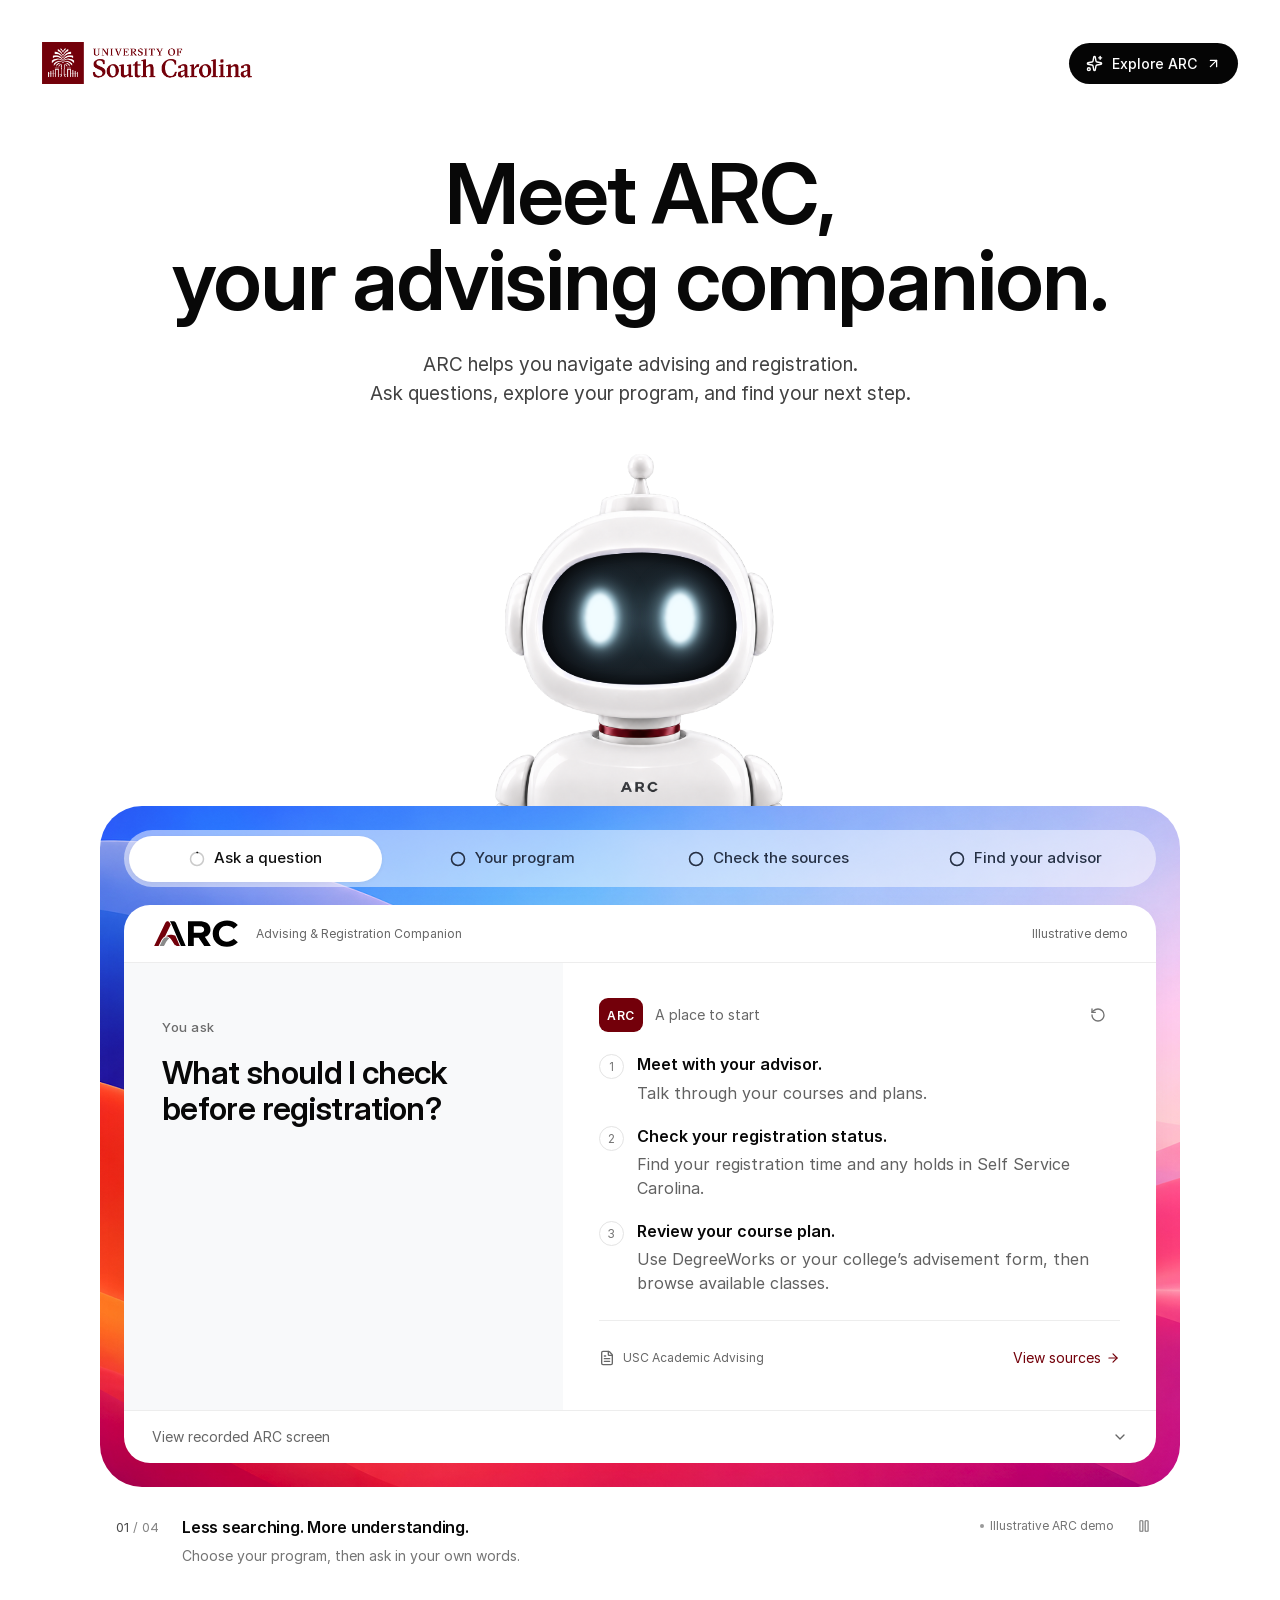
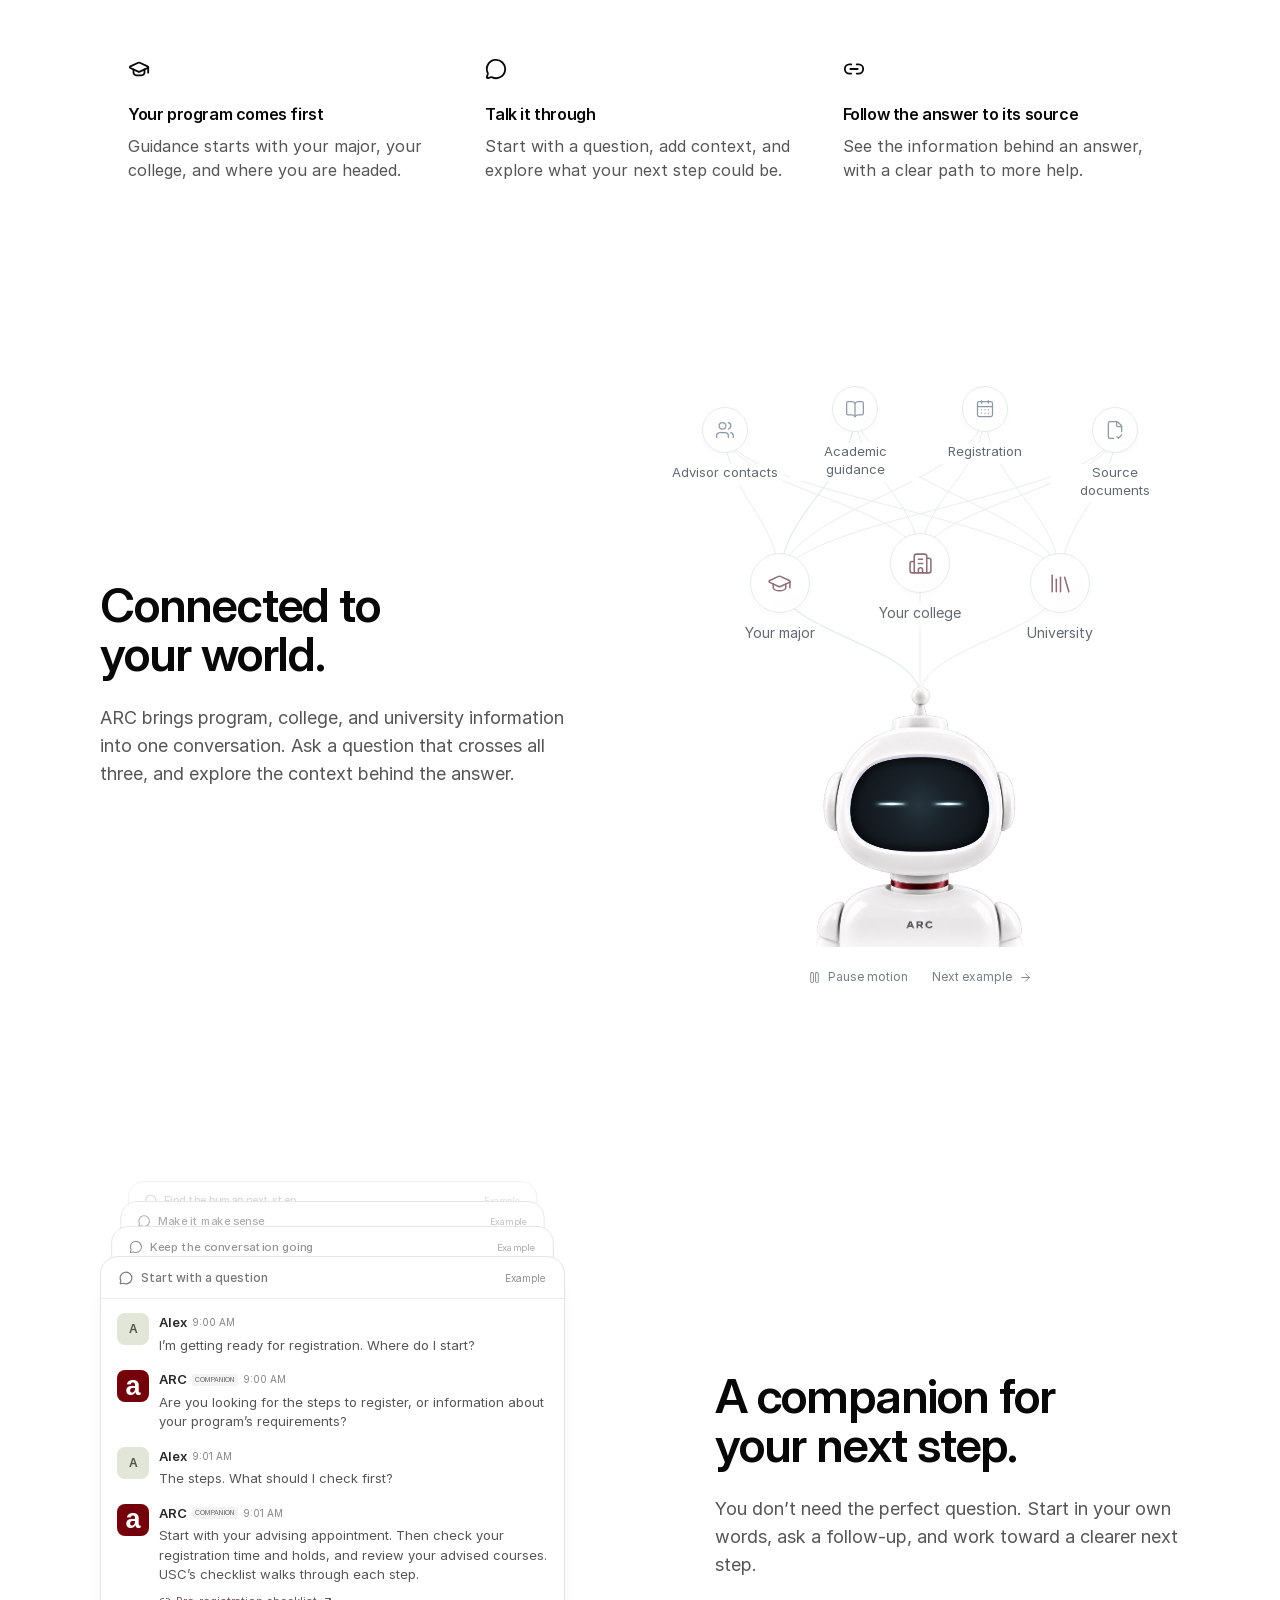
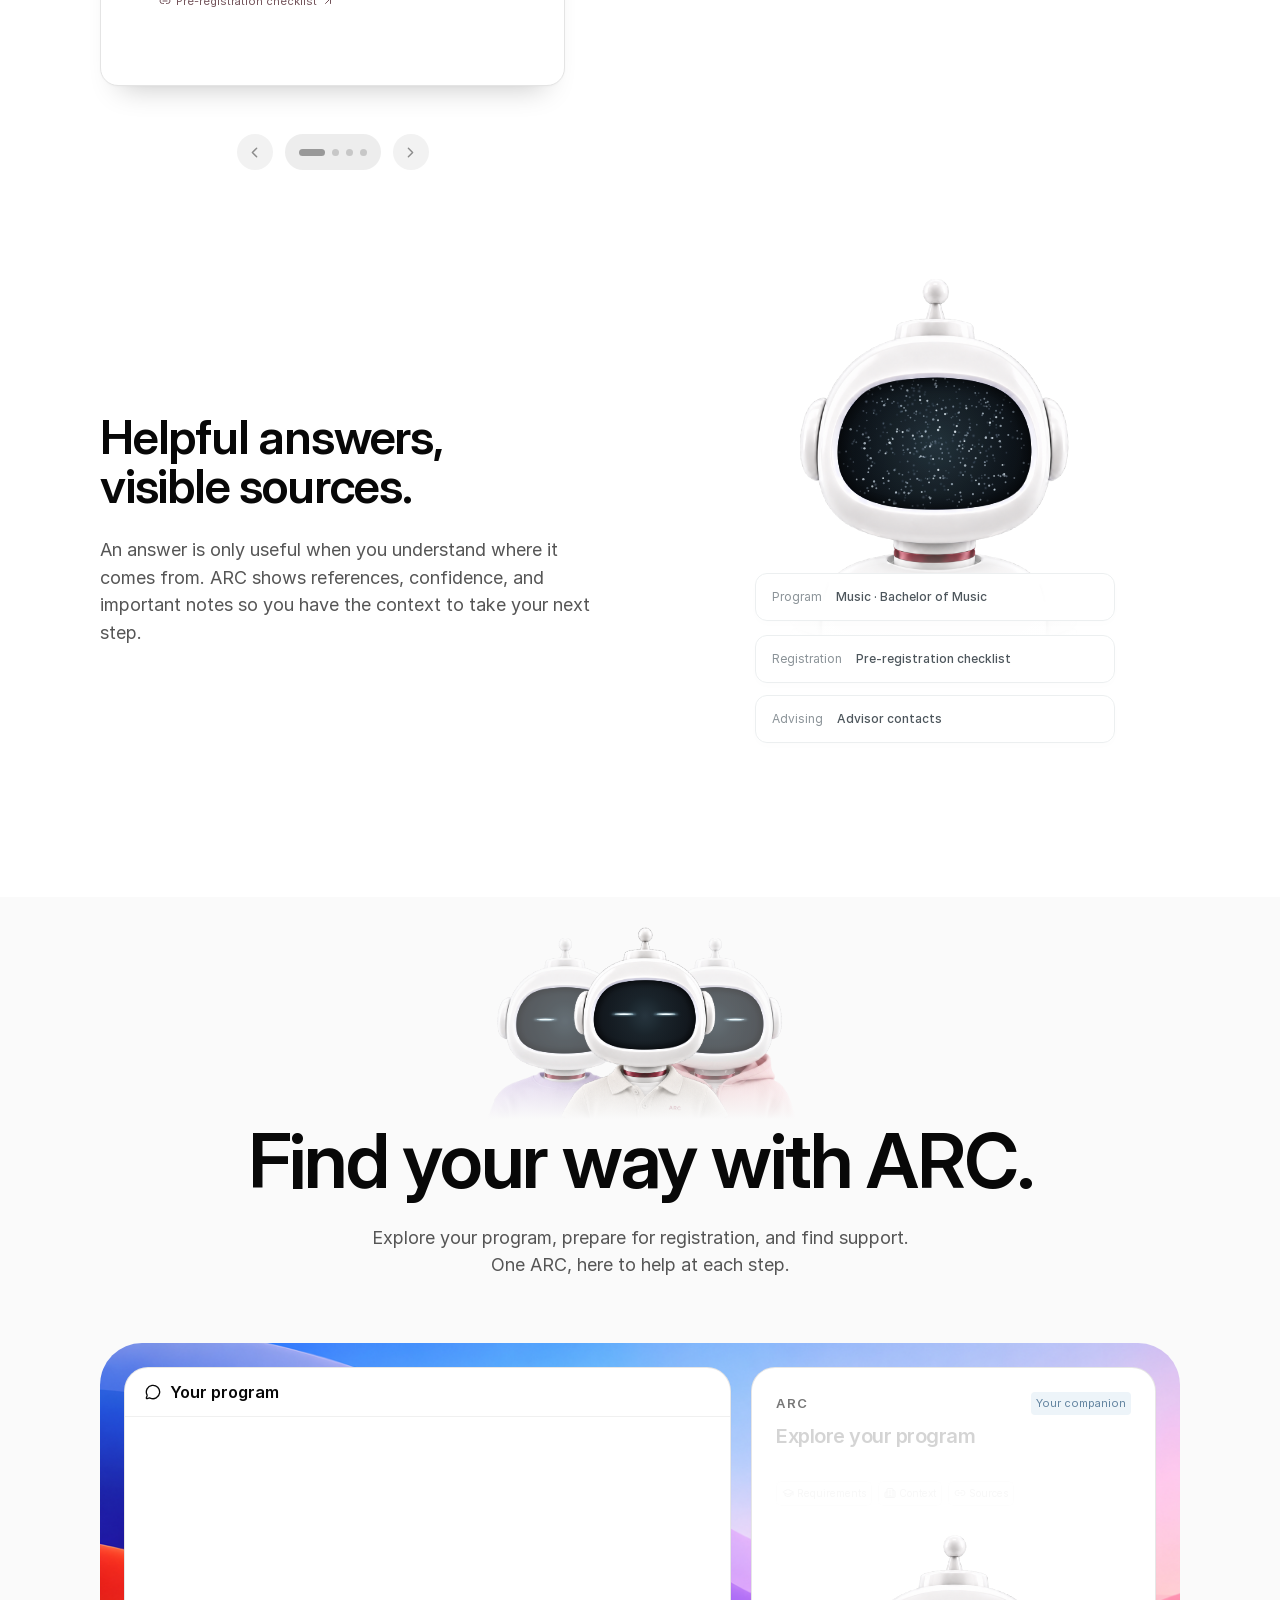
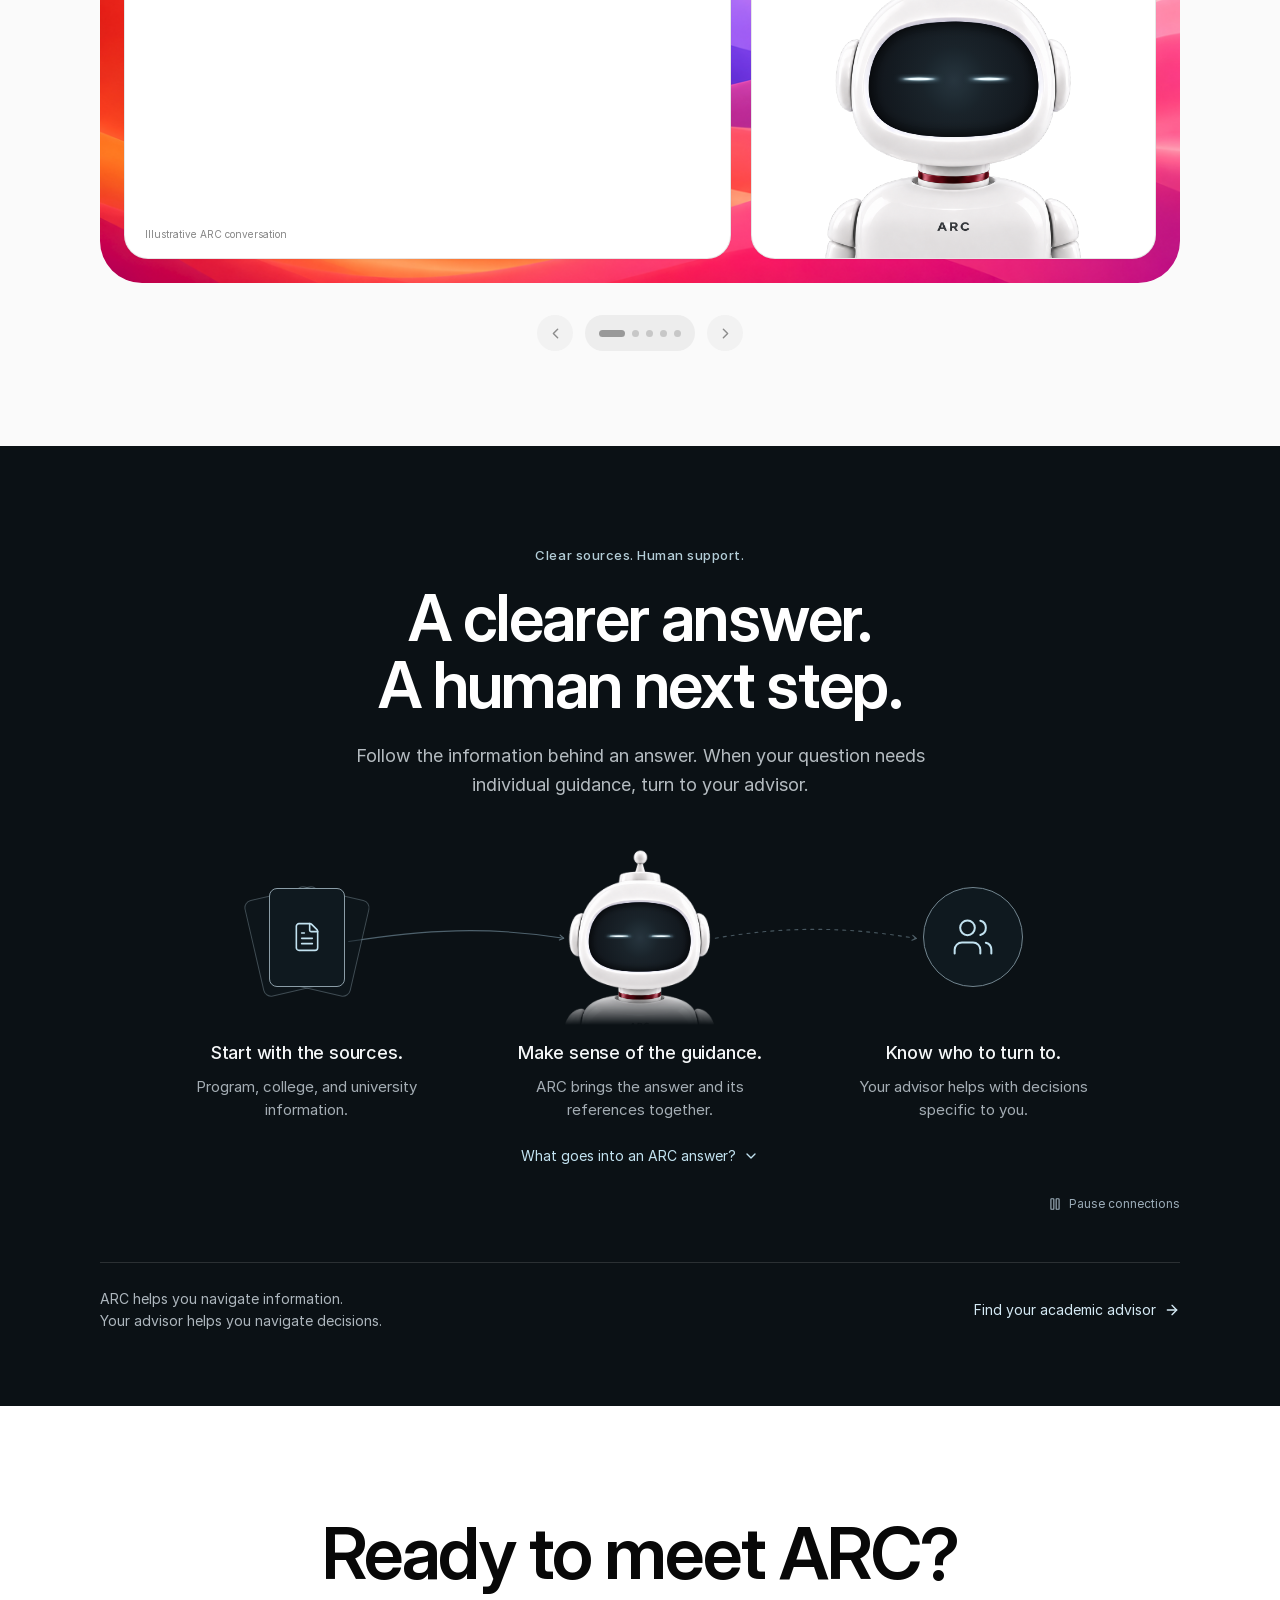
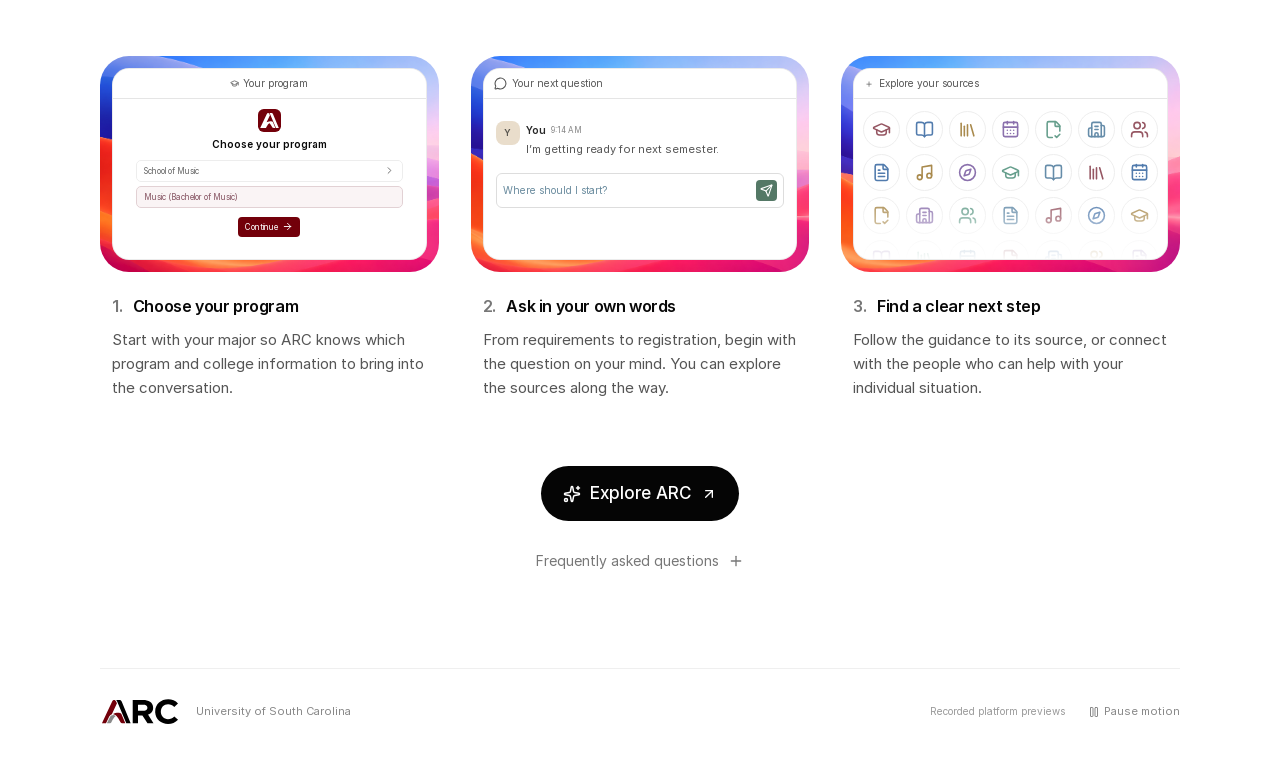
==== commit 244725fa: "Fix ARC polo transparency on iPhone browsers" ====
--- a/arc/index.html
+++ b/arc/index.html
@@ -6,10 +6,10 @@
     <meta name="description" content="Meet ARC, the Advising and Registration Companion. Explore program-specific questions, sourced answers, and guidance to the right person." />
     <title>ARC — Your advising companion</title>
     <link rel="icon" type="image/svg+xml" href="/arc/favicon.svg?v=arc-integrated-02" />
-    <script type="module" crossorigin src="/arc/assets/index-DYA5Kddx.js"></script>
-    <link rel="stylesheet" crossorigin href="/arc/assets/index-0Dh946_M.css">
+    <script type="module" crossorigin src="/arc/assets/index-3KMYVaCn.js"></script>
+    <link rel="stylesheet" crossorigin href="/arc/assets/index-C8XcdQG0.css">
   </head>
   <body>
-    <div id="root"><link rel="preload" as="image" href="/arc/assets/usc-logo-horizontal-garnet.png"/><link rel="preload" as="image" href="/arc/assets/bot-arc.png" fetchPriority="high"/><link rel="preload" as="image" href="/arc/assets/bot-face-shadow.png"/><link rel="preload" as="image" href="/arc/assets/arc-primary-integrated.svg"/><link rel="preload" as="image" href="/arc/assets/avatars/bot-sweater.png"/><link rel="preload" as="image" href="/arc/assets/avatars/bot-hoodie.png"/><link rel="preload" as="image" href="/arc/assets/avatars/bot-polo-arc.png"/><link rel="preload" as="image" href="/arc/favicon.svg?v=arc-integrated-02"/><div class="site"><header class="site-header"><a href="#top" class="university-brand" aria-label="ARC home — University of South Carolina"><img src="/arc/assets/usc-logo-horizontal-garnet.png" alt="University of South Carolina logo" width="2988" height="595"/></a><a class="button button-dark" href="#platform" aria-label="Explore ARC" data-arc-event="arc-explore-header" data-arc-event-title="Explore ARC from header"><svg xmlns="http://www.w3.org/2000/svg" width="17" height="17" viewBox="0 0 24 24" fill="none" stroke="currentColor" stroke-width="2" stroke-linecap="round" stroke-linejoin="round" class="lucide lucide-sparkles" aria-hidden="true"><path d="M11.017 2.814a1 1 0 0 1 1.966 0l1.051 5.558a2 2 0 0 0 1.594 1.594l5.558 1.051a1 1 0 0 1 0 1.966l-5.558 1.051a2 2 0 0 0-1.594 1.594l-1.051 5.558a1 1 0 0 1-1.966 0l-1.051-5.558a2 2 0 0 0-1.594-1.594l-5.558-1.051a1 1 0 0 1 0-1.966l5.558-1.051a2 2 0 0 0 1.594-1.594z"></path><path d="M20 2v4"></path><path d="M22 4h-4"></path><circle cx="4" cy="20" r="2"></circle></svg><span class="header-cta-label">Explore ARC</span><svg xmlns="http://www.w3.org/2000/svg" width="15" height="15" viewBox="0 0 24 24" fill="none" stroke="currentColor" stroke-width="2" stroke-linecap="round" stroke-linejoin="round" class="lucide lucide-arrow-up-right" aria-hidden="true"><path d="M7 7h10v10"></path><path d="M7 17 17 7"></path></svg></a></header><main id="top"><section class="hero"><h1 style="opacity:0;transform:translateY(12px)">Meet ARC,<br/>your advising companion.</h1><p style="opacity:0;transform:translateY(10px)">ARC helps you navigate advising and registration.<br class="desktop-break"/> Ask questions, explore your program, and find your next step.</p><div class="hero-robot-wrap"><div class="robot hero-robot" aria-label="Animated ARC companion" role="img"><img class="robot-body" src="/arc/assets/bot-arc.png" alt="" width="1024" height="1024" fetchPriority="high" loading="eager"/><div class="robot-face-mask"><div class="robot-screen "></div><div class="robot-eyes" style="transform:none"><span class="robot-eye"></span><span class="robot-eye"></span></div></div><img class="robot-shadow" src="/arc/assets/bot-face-shadow.png" alt="" width="1024" height="1024" loading="eager"/></div></div></section><section id="platform" class="student-demo container" aria-label="Explore the ARC demo"><div data-orientation="horizontal" data-activation-direction="none" data-slot="tabs" class="group/tabs flex gap-2 data-horizontal:flex-col student-demo-frame wallpaper"><div data-orientation="horizontal" data-activation-direction="none" role="tablist" data-slot="tabs-list" data-variant="default" aria-label="Explore ARC" class="group/tabs-list inline-flex w-fit items-center justify-center rounded-lg p-[3px] text-muted-foreground group-data-horizontal/tabs:h-8 group-data-vertical/tabs:h-fit group-data-vertical/tabs:flex-col data-[variant=line]:rounded-none bg-muted student-demo-tabs"><button type="button" data-active="" data-orientation="horizontal" data-activation-direction="none" aria-disabled="false" tabindex="-1" role="tab" aria-selected="true" id="preview-tab-answer" data-composite-item-active="" data-slot="tabs-trigger" data-arc-event="arc-demo-answer-select" data-arc-event-title="Select ARC demo: Ask a question" class="relative inline-flex h-[calc(100%-1px)] flex-1 items-center justify-center gap-1.5 rounded-md border border-transparent px-1.5 py-0.5 text-sm font-medium whitespace-nowrap text-foreground/60 transition-all group-data-vertical/tabs:w-full group-data-vertical/tabs:justify-start hover:text-foreground focus-visible:border-ring focus-visible:ring-[3px] focus-visible:ring-ring/50 focus-visible:outline-1 focus-visible:outline-ring disabled:pointer-events-none disabled:opacity-50 has-data-[icon=inline-end]:pr-1 has-data-[icon=inline-start]:pl-1 aria-disabled:pointer-events-none aria-disabled:opacity-50 dark:text-muted-foreground dark:hover:text-foreground group-data-[variant=default]/tabs-list:data-active:shadow-sm group-data-[variant=line]/tabs-list:data-active:shadow-none [&amp;_svg]:pointer-events-none [&amp;_svg]:shrink-0 [&amp;_svg:not([class*=&#x27;size-&#x27;])]:size-4 group-data-[variant=line]/tabs-list:bg-transparent group-data-[variant=line]/tabs-list:data-active:bg-transparent dark:group-data-[variant=line]/tabs-list:data-active:border-transparent dark:group-data-[variant=line]/tabs-list:data-active:bg-transparent data-active:bg-background data-active:text-foreground dark:data-active:border-input dark:data-active:bg-input/30 dark:data-active:text-foreground after:absolute after:bg-foreground after:opacity-0 after:transition-opacity group-data-horizontal/tabs:after:inset-x-0 group-data-horizontal/tabs:after:bottom-[-5px] group-data-horizontal/tabs:after:h-0.5 group-data-vertical/tabs:after:inset-y-0 group-data-vertical/tabs:after:-right-1 group-data-vertical/tabs:after:w-0.5 group-data-[variant=line]/tabs-list:data-active:after:opacity-100 student-demo-tab"><span class="student-demo-pill"></span><span class="student-tab-label"><svg class="demo-countdown" viewBox="0 0 18 18" aria-hidden="true"><circle cx="9" cy="9" r="6.5"></circle><circle cx="9" cy="9" r="6.5" pathLength="1" stroke-dashoffset="0" stroke-dasharray="0 1"></circle></svg>Ask a question</span></button><button type="button" data-orientation="horizontal" data-activation-direction="none" aria-disabled="false" tabindex="-1" role="tab" aria-selected="false" id="preview-tab-program" data-slot="tabs-trigger" data-arc-event="arc-demo-program-select" data-arc-event-title="Select ARC demo: Your program" class="relative inline-flex h-[calc(100%-1px)] flex-1 items-center justify-center gap-1.5 rounded-md border border-transparent px-1.5 py-0.5 text-sm font-medium whitespace-nowrap text-foreground/60 transition-all group-data-vertical/tabs:w-full group-data-vertical/tabs:justify-start hover:text-foreground focus-visible:border-ring focus-visible:ring-[3px] focus-visible:ring-ring/50 focus-visible:outline-1 focus-visible:outline-ring disabled:pointer-events-none disabled:opacity-50 has-data-[icon=inline-end]:pr-1 has-data-[icon=inline-start]:pl-1 aria-disabled:pointer-events-none aria-disabled:opacity-50 dark:text-muted-foreground dark:hover:text-foreground group-data-[variant=default]/tabs-list:data-active:shadow-sm group-data-[variant=line]/tabs-list:data-active:shadow-none [&amp;_svg]:pointer-events-none [&amp;_svg]:shrink-0 [&amp;_svg:not([class*=&#x27;size-&#x27;])]:size-4 group-data-[variant=line]/tabs-list:bg-transparent group-data-[variant=line]/tabs-list:data-active:bg-transparent dark:group-data-[variant=line]/tabs-list:data-active:border-transparent dark:group-data-[variant=line]/tabs-list:data-active:bg-transparent data-active:bg-background data-active:text-foreground dark:data-active:border-input dark:data-active:bg-input/30 dark:data-active:text-foreground after:absolute after:bg-foreground after:opacity-0 after:transition-opacity group-data-horizontal/tabs:after:inset-x-0 group-data-horizontal/tabs:after:bottom-[-5px] group-data-horizontal/tabs:after:h-0.5 group-data-vertical/tabs:after:inset-y-0 group-data-vertical/tabs:after:-right-1 group-data-vertical/tabs:after:w-0.5 group-data-[variant=line]/tabs-list:data-active:after:opacity-100 student-demo-tab"><span class="student-tab-label"><svg class="demo-countdown" viewBox="0 0 18 18" aria-hidden="true"><circle cx="9" cy="9" r="6.5"></circle><circle cx="9" cy="9" r="6.5" style="path-length:0"></circle></svg>Your program</span></button><button type="button" data-orientation="horizontal" data-activation-direction="none" aria-disabled="false" tabindex="-1" role="tab" aria-selected="false" id="preview-tab-sources" data-slot="tabs-trigger" data-arc-event="arc-demo-sources-select" data-arc-event-title="Select ARC demo: Check the sources" class="relative inline-flex h-[calc(100%-1px)] flex-1 items-center justify-center gap-1.5 rounded-md border border-transparent px-1.5 py-0.5 text-sm font-medium whitespace-nowrap text-foreground/60 transition-all group-data-vertical/tabs:w-full group-data-vertical/tabs:justify-start hover:text-foreground focus-visible:border-ring focus-visible:ring-[3px] focus-visible:ring-ring/50 focus-visible:outline-1 focus-visible:outline-ring disabled:pointer-events-none disabled:opacity-50 has-data-[icon=inline-end]:pr-1 has-data-[icon=inline-start]:pl-1 aria-disabled:pointer-events-none aria-disabled:opacity-50 dark:text-muted-foreground dark:hover:text-foreground group-data-[variant=default]/tabs-list:data-active:shadow-sm group-data-[variant=line]/tabs-list:data-active:shadow-none [&amp;_svg]:pointer-events-none [&amp;_svg]:shrink-0 [&amp;_svg:not([class*=&#x27;size-&#x27;])]:size-4 group-data-[variant=line]/tabs-list:bg-transparent group-data-[variant=line]/tabs-list:data-active:bg-transparent dark:group-data-[variant=line]/tabs-list:data-active:border-transparent dark:group-data-[variant=line]/tabs-list:data-active:bg-transparent data-active:bg-background data-active:text-foreground dark:data-active:border-input dark:data-active:bg-input/30 dark:data-active:text-foreground after:absolute after:bg-foreground after:opacity-0 after:transition-opacity group-data-horizontal/tabs:after:inset-x-0 group-data-horizontal/tabs:after:bottom-[-5px] group-data-horizontal/tabs:after:h-0.5 group-data-vertical/tabs:after:inset-y-0 group-data-vertical/tabs:after:-right-1 group-data-vertical/tabs:after:w-0.5 group-data-[variant=line]/tabs-list:data-active:after:opacity-100 student-demo-tab"><span class="student-tab-label"><svg class="demo-countdown" viewBox="0 0 18 18" aria-hidden="true"><circle cx="9" cy="9" r="6.5"></circle><circle cx="9" cy="9" r="6.5" style="path-length:0"></circle></svg>Check the sources</span></button><button type="button" data-orientation="horizontal" data-activation-direction="none" aria-disabled="false" tabindex="-1" role="tab" aria-selected="false" id="preview-tab-advisor" data-slot="tabs-trigger" data-arc-event="arc-demo-advisor-select" data-arc-event-title="Select ARC demo: Find your advisor" class="relative inline-flex h-[calc(100%-1px)] flex-1 items-center justify-center gap-1.5 rounded-md border border-transparent px-1.5 py-0.5 text-sm font-medium whitespace-nowrap text-foreground/60 transition-all group-data-vertical/tabs:w-full group-data-vertical/tabs:justify-start hover:text-foreground focus-visible:border-ring focus-visible:ring-[3px] focus-visible:ring-ring/50 focus-visible:outline-1 focus-visible:outline-ring disabled:pointer-events-none disabled:opacity-50 has-data-[icon=inline-end]:pr-1 has-data-[icon=inline-start]:pl-1 aria-disabled:pointer-events-none aria-disabled:opacity-50 dark:text-muted-foreground dark:hover:text-foreground group-data-[variant=default]/tabs-list:data-active:shadow-sm group-data-[variant=line]/tabs-list:data-active:shadow-none [&amp;_svg]:pointer-events-none [&amp;_svg]:shrink-0 [&amp;_svg:not([class*=&#x27;size-&#x27;])]:size-4 group-data-[variant=line]/tabs-list:bg-transparent group-data-[variant=line]/tabs-list:data-active:bg-transparent dark:group-data-[variant=line]/tabs-list:data-active:border-transparent dark:group-data-[variant=line]/tabs-list:data-active:bg-transparent data-active:bg-background data-active:text-foreground dark:data-active:border-input dark:data-active:bg-input/30 dark:data-active:text-foreground after:absolute after:bg-foreground after:opacity-0 after:transition-opacity group-data-horizontal/tabs:after:inset-x-0 group-data-horizontal/tabs:after:bottom-[-5px] group-data-horizontal/tabs:after:h-0.5 group-data-vertical/tabs:after:inset-y-0 group-data-vertical/tabs:after:-right-1 group-data-vertical/tabs:after:w-0.5 group-data-[variant=line]/tabs-list:data-active:after:opacity-100 student-demo-tab"><span class="student-tab-label"><svg class="demo-countdown" viewBox="0 0 18 18" aria-hidden="true"><circle cx="9" cy="9" r="6.5"></circle><circle cx="9" cy="9" r="6.5" style="path-length:0"></circle></svg>Find your advisor</span></button></div><div class="student-demo-window"><div class="student-demo-bar"><div class="student-demo-identity"><img class="student-demo-logo" src="/arc/assets/arc-primary-integrated.svg" alt="ARC — Advising and Registration Companion" width="330.0046082" height="126"/><span class="student-demo-descriptor" aria-hidden="true">Advising &amp; Registration Companion</span></div><span>Illustrative demo</span></div><div class="student-demo-panels"><div data-orientation="horizontal" data-activation-direction="none" id="base-ui-_R_6ia_" role="tabpanel" tabindex="0" data-index="-1" data-slot="tabs-content" aria-hidden="false" class="flex-1 text-sm outline-none student-demo-panel"><div class="demo-pane-content" style="opacity:0;transform:translateY(5px)"><div class="answer-example"><div class="student-question"><span>You ask</span><h2>What should I check<br class="desktop-break"/> before registration?</h2></div><div class="example-answer" aria-busy="false"><div class="answer-byline"><span class="mini-arc">ARC</span><span>A place to start</span><button type="button" class="replay-answer" aria-disabled="false" aria-label="Replay the example answer"><svg xmlns="http://www.w3.org/2000/svg" width="16" height="16" viewBox="0 0 24 24" fill="none" stroke="currentColor" stroke-width="2" stroke-linecap="round" stroke-linejoin="round" class="lucide lucide-rotate-ccw" aria-hidden="true"><path d="M3 12a9 9 0 1 0 9-9 9.75 9.75 0 0 0-6.74 2.74L3 8"></path><path d="M3 3v5h5"></path></svg></button></div><div class="answer-content"><ol class="registration-checks"><li aria-hidden="false" style="opacity:1;transform:none"><span>1</span><div><strong>Meet with your advisor.</strong><p>Talk through your courses and plans.</p></div></li><li aria-hidden="false" style="opacity:1;transform:none"><span>2</span><div><strong>Check your registration status.</strong><p>Find your registration time and any holds in Self Service Carolina.</p></div></li><li aria-hidden="false" style="opacity:1;transform:none"><span>3</span><div><strong>Review your course plan.</strong><p>Use DegreeWorks or your college’s advisement form, then browse available classes.</p></div></li></ol><div class="answer-source"><svg xmlns="http://www.w3.org/2000/svg" width="16" height="16" viewBox="0 0 24 24" fill="none" stroke="currentColor" stroke-width="2" stroke-linecap="round" stroke-linejoin="round" class="lucide lucide-file-text" aria-hidden="true"><path d="M6 22a2 2 0 0 1-2-2V4a2 2 0 0 1 2-2h8a2.4 2.4 0 0 1 1.704.706l3.588 3.588A2.4 2.4 0 0 1 20 8v12a2 2 0 0 1-2 2z"></path><path d="M14 2v5a1 1 0 0 0 1 1h5"></path><path d="M10 9H8"></path><path d="M16 13H8"></path><path d="M16 17H8"></path></svg><span>USC Academic Advising</span><button type="button">View sources <svg xmlns="http://www.w3.org/2000/svg" width="14" height="14" viewBox="0 0 24 24" fill="none" stroke="currentColor" stroke-width="2" stroke-linecap="round" stroke-linejoin="round" class="lucide lucide-arrow-right" aria-hidden="true"><path d="M5 12h14"></path><path d="m12 5 7 7-7 7"></path></svg></button></div></div><output class="sr-only">Example answer ready: meet with your advisor, check registration status, and review your course plan.</output></div></div></div><details class="recorded-screen"><summary data-arc-event="arc-recorded-answer-toggle" data-arc-event-title="Toggle recorded ARC screen: Ask a question"><span>View recorded ARC screen</span><svg xmlns="http://www.w3.org/2000/svg" width="16" height="16" viewBox="0 0 24 24" fill="none" stroke="currentColor" stroke-width="2" stroke-linecap="round" stroke-linejoin="round" class="lucide lucide-chevron-down" aria-hidden="true"><path d="m6 9 6 6 6-6"></path></svg></summary><div class="recorded-screen-content"><p>The recorded ARC answer includes guidance, confidence, and important notes.</p><a href="/arc/assets/answer.png" target="_blank" rel="noreferrer" class="text-link">Open full-size screen<svg xmlns="http://www.w3.org/2000/svg" width="16" height="16" viewBox="0 0 24 24" fill="none" stroke="currentColor" stroke-width="2" stroke-linecap="round" stroke-linejoin="round" class="lucide lucide-arrow-up-right" aria-hidden="true"><path d="M7 7h10v10"></path><path d="M7 17 17 7"></path></svg><span class="sr-only"> (opens in a new tab)</span></a><img src="/arc/assets/answer.png" width="960" height="540" alt="The recorded ARC answer includes guidance, confidence, and important notes." loading="lazy"/><p class="demo-footnote">Recorded product preview. Policy text in the recording may have changed; use current university sources for guidance.</p></div></details></div><div data-hidden="" data-orientation="horizontal" data-activation-direction="none" hidden="" id="base-ui-_R_aia_" role="tabpanel" tabindex="-1" inert="" data-index="-1" data-slot="tabs-content" aria-hidden="true" class="flex-1 text-sm outline-none student-demo-panel"><div class="demo-pane-content" style="opacity:0;transform:translateY(5px)"><div class="program-example demo-inner"><span class="demo-eyebrow">Your context</span><h2>Start with your program.</h2><p class="demo-description">Your major gives ARC a starting point for the information you need.</p><div class="selected-program"><svg xmlns="http://www.w3.org/2000/svg" width="26" height="26" viewBox="0 0 24 24" fill="none" stroke="currentColor" stroke-width="2" stroke-linecap="round" stroke-linejoin="round" class="lucide lucide-graduation-cap" aria-hidden="true"><path d="M21.42 10.922a1 1 0 0 0-.019-1.838L12.83 5.18a2 2 0 0 0-1.66 0L2.6 9.08a1 1 0 0 0 0 1.832l8.57 3.908a2 2 0 0 0 1.66 0z"></path><path d="M22 10v6"></path><path d="M6 12.5V16a6 3 0 0 0 12 0v-3.5"></path></svg><div><span>School of Music</span><strong>Music · Bachelor of Music</strong></div><svg xmlns="http://www.w3.org/2000/svg" width="20" height="20" viewBox="0 0 24 24" fill="none" stroke="currentColor" stroke-width="2" stroke-linecap="round" stroke-linejoin="round" class="lucide lucide-check" aria-hidden="true"><path d="M20 6 9 17l-5-5"></path></svg></div><div class="program-context"><span><svg xmlns="http://www.w3.org/2000/svg" width="17" height="17" viewBox="0 0 24 24" fill="none" stroke="currentColor" stroke-width="2" stroke-linecap="round" stroke-linejoin="round" class="lucide lucide-book-open" aria-hidden="true"><path d="M12 5v16"></path><path d="M20.001 19A2 2 0 0022 17V5a2 2 0 00-1.999-2L16 3.002A5 5 0 0012 5a5 5 0 00-4-2H4a2 2 0 00-2 2v12a2 2 0 001.999 2H8a5 5 0 014 2 5 5 0 014-2z"></path></svg> Your major</span><span><svg xmlns="http://www.w3.org/2000/svg" width="17" height="17" viewBox="0 0 24 24" fill="none" stroke="currentColor" stroke-width="2" stroke-linecap="round" stroke-linejoin="round" class="lucide lucide-graduation-cap" aria-hidden="true"><path d="M21.42 10.922a1 1 0 0 0-.019-1.838L12.83 5.18a2 2 0 0 0-1.66 0L2.6 9.08a1 1 0 0 0 0 1.832l8.57 3.908a2 2 0 0 0 1.66 0z"></path><path d="M22 10v6"></path><path d="M6 12.5V16a6 3 0 0 0 12 0v-3.5"></path></svg> Your college</span><span><svg xmlns="http://www.w3.org/2000/svg" width="17" height="17" viewBox="0 0 24 24" fill="none" stroke="currentColor" stroke-width="2" stroke-linecap="round" stroke-linejoin="round" class="lucide lucide-file-text" aria-hidden="true"><path d="M6 22a2 2 0 0 1-2-2V4a2 2 0 0 1 2-2h8a2.4 2.4 0 0 1 1.704.706l3.588 3.588A2.4 2.4 0 0 1 20 8v12a2 2 0 0 1-2 2z"></path><path d="M14 2v5a1 1 0 0 0 1 1h5"></path><path d="M10 9H8"></path><path d="M16 13H8"></path><path d="M16 17H8"></path></svg> University guidance</span></div><button type="button" class="button button-dark">Continue with this example <svg xmlns="http://www.w3.org/2000/svg" width="16" height="16" viewBox="0 0 24 24" fill="none" stroke="currentColor" stroke-width="2" stroke-linecap="round" stroke-linejoin="round" class="lucide lucide-arrow-right" aria-hidden="true"><path d="M5 12h14"></path><path d="m12 5 7 7-7 7"></path></svg></button><p class="demo-footnote">Example program from the recorded ARC demo.</p></div></div><details class="recorded-screen"><summary data-arc-event="arc-recorded-program-toggle" data-arc-event-title="Toggle recorded ARC screen: Your program"><span>View recorded ARC screen</span><svg xmlns="http://www.w3.org/2000/svg" width="16" height="16" viewBox="0 0 24 24" fill="none" stroke="currentColor" stroke-width="2" stroke-linecap="round" stroke-linejoin="round" class="lucide lucide-chevron-down" aria-hidden="true"><path d="m6 9 6 6 6-6"></path></svg></summary><div class="recorded-screen-content"><p>The program picker gives the conversation its major and college context.</p><a href="/arc/assets/program.png" target="_blank" rel="noreferrer" class="text-link">Open full-size screen<svg xmlns="http://www.w3.org/2000/svg" width="16" height="16" viewBox="0 0 24 24" fill="none" stroke="currentColor" stroke-width="2" stroke-linecap="round" stroke-linejoin="round" class="lucide lucide-arrow-up-right" aria-hidden="true"><path d="M7 7h10v10"></path><path d="M7 17 17 7"></path></svg><span class="sr-only"> (opens in a new tab)</span></a><img src="/arc/assets/program.png" width="960" height="540" alt="The program picker gives the conversation its major and college context." loading="lazy"/><p class="demo-footnote">Recorded product preview. Policy text in the recording may have changed; use current university sources for guidance.</p></div></details></div><div data-hidden="" data-orientation="horizontal" data-activation-direction="none" hidden="" id="base-ui-_R_eia_" role="tabpanel" tabindex="-1" inert="" data-index="-1" data-slot="tabs-content" aria-hidden="true" class="flex-1 text-sm outline-none student-demo-panel"><div class="demo-pane-content" style="opacity:0;transform:translateY(5px)"><div class="sources-example demo-inner"><span class="demo-eyebrow">Behind the answer</span><h2>See where the guidance comes from.</h2><p class="demo-description">Open the university guidance behind this registration example.</p><div class="source-documents"><a href="https://sc.edu/about/offices_and_divisions/advising/student_advising_resources/registration_resources/pre_registration/" target="_blank" rel="noreferrer" class="source-document"><svg xmlns="http://www.w3.org/2000/svg" width="23" height="23" viewBox="0 0 24 24" fill="none" stroke="currentColor" stroke-width="2" stroke-linecap="round" stroke-linejoin="round" class="lucide lucide-file-text" aria-hidden="true"><path d="M6 22a2 2 0 0 1-2-2V4a2 2 0 0 1 2-2h8a2.4 2.4 0 0 1 1.704.706l3.588 3.588A2.4 2.4 0 0 1 20 8v12a2 2 0 0 1-2 2z"></path><path d="M14 2v5a1 1 0 0 0 1 1h5"></path><path d="M10 9H8"></path><path d="M16 13H8"></path><path d="M16 17H8"></path></svg><span><strong>Pre-registration checklist</strong><small>Academic Advising · Advisor meeting, holds, and course planning</small></span><svg xmlns="http://www.w3.org/2000/svg" width="16" height="16" viewBox="0 0 24 24" fill="none" stroke="currentColor" stroke-width="2" stroke-linecap="round" stroke-linejoin="round" class="lucide lucide-arrow-up-right" aria-hidden="true"><path d="M7 7h10v10"></path><path d="M7 17 17 7"></path></svg><span class="sr-only"> (opens in a new tab)</span></a><a href="https://www.sc.edu/about/offices_and_divisions/registrar/registration/" target="_blank" rel="noreferrer" class="source-document"><svg xmlns="http://www.w3.org/2000/svg" width="23" height="23" viewBox="0 0 24 24" fill="none" stroke="currentColor" stroke-width="2" stroke-linecap="round" stroke-linejoin="round" class="lucide lucide-book-open" aria-hidden="true"><path d="M12 5v16"></path><path d="M20.001 19A2 2 0 0022 17V5a2 2 0 00-1.999-2L16 3.002A5 5 0 0012 5a5 5 0 00-4-2H4a2 2 0 00-2 2v12a2 2 0 001.999 2H8a5 5 0 014 2 5 5 0 014-2z"></path></svg><span><strong>Registration guidance</strong><small>University Registrar · Registration status and class information</small></span><svg xmlns="http://www.w3.org/2000/svg" width="16" height="16" viewBox="0 0 24 24" fill="none" stroke="currentColor" stroke-width="2" stroke-linecap="round" stroke-linejoin="round" class="lucide lucide-arrow-up-right" aria-hidden="true"><path d="M7 7h10v10"></path><path d="M7 17 17 7"></path></svg><span class="sr-only"> (opens in a new tab)</span></a></div><p class="demo-footnote">This example summarizes official guidance. Follow the source for the full details.</p></div></div><details class="recorded-screen"><summary data-arc-event="arc-recorded-sources-toggle" data-arc-event-title="Toggle recorded ARC screen: Check the sources"><span>View recorded ARC screen</span><svg xmlns="http://www.w3.org/2000/svg" width="16" height="16" viewBox="0 0 24 24" fill="none" stroke="currentColor" stroke-width="2" stroke-linecap="round" stroke-linejoin="round" class="lucide lucide-chevron-down" aria-hidden="true"><path d="m6 9 6 6 6-6"></path></svg></summary><div class="recorded-screen-content"><p>Numbered source cards let you follow the references behind a recorded answer.</p><a href="/arc/assets/sources.png" target="_blank" rel="noreferrer" class="text-link">Open full-size screen<svg xmlns="http://www.w3.org/2000/svg" width="16" height="16" viewBox="0 0 24 24" fill="none" stroke="currentColor" stroke-width="2" stroke-linecap="round" stroke-linejoin="round" class="lucide lucide-arrow-up-right" aria-hidden="true"><path d="M7 7h10v10"></path><path d="M7 17 17 7"></path></svg><span class="sr-only"> (opens in a new tab)</span></a><img src="/arc/assets/sources.png" width="960" height="540" alt="Numbered source cards let you follow the references behind a recorded answer." loading="lazy"/><p class="demo-footnote">Recorded product preview. Policy text in the recording may have changed; use current university sources for guidance.</p></div></details></div><div data-hidden="" data-orientation="horizontal" data-activation-direction="none" hidden="" id="base-ui-_R_iia_" role="tabpanel" tabindex="-1" inert="" data-index="-1" data-slot="tabs-content" aria-hidden="true" class="flex-1 text-sm outline-none student-demo-panel"><div class="demo-pane-content" style="opacity:0;transform:translateY(5px)"><div class="advisor-example demo-inner"><span class="demo-eyebrow">Your next conversation</span><h2>Some questions need a person.</h2><p class="demo-description">Your advisor helps you apply the guidance to your own courses and plans.</p><div class="advisor-guidance"><span class="advisor-symbol"><svg xmlns="http://www.w3.org/2000/svg" width="26" height="26" viewBox="0 0 24 24" fill="none" stroke="currentColor" stroke-width="2" stroke-linecap="round" stroke-linejoin="round" class="lucide lucide-users" aria-hidden="true"><path d="M16 21v-2a4 4 0 0 0-4-4H6a4 4 0 0 0-4 4v2"></path><path d="M16 3.128a4 4 0 0 1 0 7.744"></path><path d="M22 21v-2a4 4 0 0 0-3-3.87"></path><circle cx="9" cy="7" r="4"></circle></svg></span><div><strong>Find your assigned advisor</strong><p>Check your Student Profile in Self Service Carolina, or the Advising Team card in My Advising Portal.</p><p>If no advisor is listed, contact your college’s Student Services office.</p></div></div><a href="https://sc.edu/about/offices_and_divisions/advising/student_advising_resources/find_your_advisor/" target="_blank" rel="noreferrer" class="button button-dark">Open USC’s advisor guide<svg xmlns="http://www.w3.org/2000/svg" width="16" height="16" viewBox="0 0 24 24" fill="none" stroke="currentColor" stroke-width="2" stroke-linecap="round" stroke-linejoin="round" class="lucide lucide-arrow-up-right" aria-hidden="true"><path d="M7 7h10v10"></path><path d="M7 17 17 7"></path></svg><span class="sr-only"> (opens in a new tab)</span></a></div></div><details class="recorded-screen"><summary data-arc-event="arc-recorded-advisor-toggle" data-arc-event-title="Toggle recorded ARC screen: Find your advisor"><span>View recorded ARC screen</span><svg xmlns="http://www.w3.org/2000/svg" width="16" height="16" viewBox="0 0 24 24" fill="none" stroke="currentColor" stroke-width="2" stroke-linecap="round" stroke-linejoin="round" class="lucide lucide-chevron-down" aria-hidden="true"><path d="m6 9 6 6 6-6"></path></svg></summary><div class="recorded-screen-content"><p>The recorded advisor view shows contact information associated with the selected program.</p><a href="/arc/assets/advisor.png" target="_blank" rel="noreferrer" class="text-link">Open full-size screen<svg xmlns="http://www.w3.org/2000/svg" width="16" height="16" viewBox="0 0 24 24" fill="none" stroke="currentColor" stroke-width="2" stroke-linecap="round" stroke-linejoin="round" class="lucide lucide-arrow-up-right" aria-hidden="true"><path d="M7 7h10v10"></path><path d="M7 17 17 7"></path></svg><span class="sr-only"> (opens in a new tab)</span></a><img src="/arc/assets/advisor.png" width="960" height="540" alt="The recorded advisor view shows contact information associated with the selected program." loading="lazy"/><p class="demo-footnote">Recorded product preview. Policy text in the recording may have changed; use current university sources for guidance.</p></div></details></div></div></div></div><div class="student-demo-caption"><span class="demo-caption-count" aria-label="Preview 1 of 4">01<span> / 04</span></span><div class="demo-caption-copies"><div class="demo-caption-copy" aria-hidden="false" style="opacity:0;transform:translateY(4px)"><h3>Less searching. More understanding.</h3><p>Choose your program, then ask in your own words.</p></div><div class="demo-caption-copy" aria-hidden="true" style="opacity:0;transform:translateY(4px)"><h3>A starting point that’s yours.</h3><p>Choose your program so the conversation starts with your major and college.</p></div><div class="demo-caption-copy" aria-hidden="true" style="opacity:0;transform:translateY(4px)"><h3>See where the answer comes from.</h3><p>Follow the source cards, check the context, and understand what applies to you.</p></div><div class="demo-caption-copy" aria-hidden="true" style="opacity:0;transform:translateY(4px)"><h3>A little guidance goes a long way.</h3><p>When a question needs a person, ARC helps you find the right contact.</p></div></div><div class="demo-caption-meta"><span><i></i>Illustrative ARC demo</span><button type="button" class="demo-playback-toggle" aria-label="Pause demo" aria-pressed="false"><svg xmlns="http://www.w3.org/2000/svg" width="14" height="14" viewBox="0 0 24 24" fill="none" stroke="currentColor" stroke-width="2" stroke-linecap="round" stroke-linejoin="round" class="lucide lucide-pause" aria-hidden="true"><rect x="14" y="3" width="5" height="18" rx="1"></rect><rect x="5" y="3" width="5" height="18" rx="1"></rect></svg></button></div></div></section><div class="benefits container"><div><svg xmlns="http://www.w3.org/2000/svg" width="22" height="22" viewBox="0 0 24 24" fill="none" stroke="currentColor" stroke-width="2" stroke-linecap="round" stroke-linejoin="round" class="lucide lucide-graduation-cap" aria-hidden="true"><path d="M21.42 10.922a1 1 0 0 0-.019-1.838L12.83 5.18a2 2 0 0 0-1.66 0L2.6 9.08a1 1 0 0 0 0 1.832l8.57 3.908a2 2 0 0 0 1.66 0z"></path><path d="M22 10v6"></path><path d="M6 12.5V16a6 3 0 0 0 12 0v-3.5"></path></svg><h3>Your program comes first</h3><p>Guidance starts with your major, your college, and where you are headed.</p></div><div><svg xmlns="http://www.w3.org/2000/svg" width="22" height="22" viewBox="0 0 24 24" fill="none" stroke="currentColor" stroke-width="2" stroke-linecap="round" stroke-linejoin="round" class="lucide lucide-message-circle" aria-hidden="true"><path d="M2.992 16.342a2 2 0 0 1 .094 1.167l-1.065 3.29a1 1 0 0 0 1.236 1.168l3.413-.998a2 2 0 0 1 1.099.092 10 10 0 1 0-4.777-4.719"></path></svg><h3>Talk it through</h3><p>Start with a question, add context, and explore what your next step could be.</p></div><div><svg xmlns="http://www.w3.org/2000/svg" width="22" height="22" viewBox="0 0 24 24" fill="none" stroke="currentColor" stroke-width="2" stroke-linecap="round" stroke-linejoin="round" class="lucide lucide-link2 lucide-link-2" aria-hidden="true"><path d="M9 17H7A5 5 0 0 1 7 7h2"></path><path d="M15 7h2a5 5 0 1 1 0 10h-2"></path><line x1="8" x2="16" y1="12" y2="12"></line></svg><h3>Follow the answer to its source</h3><p>See the information behind an answer, with a clear path to more help.</p></div></div><section id="connected" class="feature-row container connected"><div class="feature-copy"><h2>Connected to<br/>your world.</h2><p>ARC brings program, college, and university information into one conversation. Ask a question that crosses all three, and explore the context behind the answer.</p></div><div class="connected-network" role="group" aria-label="Explore how ARC connects academic information"><div class="network-scene"><svg class="network-lines" role="img" aria-label="Academic information connects through your major, college, and university to ARC. Examples vary between one, two, and all three contexts."><g class="network-idle-paths"></g><g class="network-active-paths"></g><circle class="network-arrival" r="6" opacity="0"></circle></svg><button class="network-node network-information" type="button" data-source="0" aria-pressed="true"><span class="network-orb"><svg xmlns="http://www.w3.org/2000/svg" width="24" height="24" viewBox="0 0 24 24" fill="none" stroke="currentColor" stroke-width="2" stroke-linecap="round" stroke-linejoin="round" class="lucide lucide-users" aria-hidden="true"><path d="M16 21v-2a4 4 0 0 0-4-4H6a4 4 0 0 0-4 4v2"></path><path d="M16 3.128a4 4 0 0 1 0 7.744"></path><path d="M22 21v-2a4 4 0 0 0-3-3.87"></path><circle cx="9" cy="7" r="4"></circle></svg></span><span class="network-label">Advisor contacts</span></button><button class="network-node network-information" type="button" data-source="1" aria-pressed="true"><span class="network-orb"><svg xmlns="http://www.w3.org/2000/svg" width="24" height="24" viewBox="0 0 24 24" fill="none" stroke="currentColor" stroke-width="2" stroke-linecap="round" stroke-linejoin="round" class="lucide lucide-book-open" aria-hidden="true"><path d="M12 5v16"></path><path d="M20.001 19A2 2 0 0022 17V5a2 2 0 00-1.999-2L16 3.002A5 5 0 0012 5a5 5 0 00-4-2H4a2 2 0 00-2 2v12a2 2 0 001.999 2H8a5 5 0 014 2 5 5 0 014-2z"></path></svg></span><span class="network-label">Academic guidance</span></button><button class="network-node network-information" type="button" data-source="2" aria-pressed="false"><span class="network-orb"><svg xmlns="http://www.w3.org/2000/svg" width="24" height="24" viewBox="0 0 24 24" fill="none" stroke="currentColor" stroke-width="2" stroke-linecap="round" stroke-linejoin="round" class="lucide lucide-calendar-days" aria-hidden="true"><path d="M8 2v3"></path><path d="M16 2v3"></path><rect x="3" y="3" width="18" height="18" rx="2"></rect><path d="M3 9h18"></path><path d="M8 13h.01"></path><path d="M12 13h.01"></path><path d="M16 13h.01"></path><path d="M8 17h.01"></path><path d="M12 17h.01"></path><path d="M16 17h.01"></path></svg></span><span class="network-label">Registration</span></button><button class="network-node network-information" type="button" data-source="3" aria-pressed="false"><span class="network-orb"><svg xmlns="http://www.w3.org/2000/svg" width="24" height="24" viewBox="0 0 24 24" fill="none" stroke="currentColor" stroke-width="2" stroke-linecap="round" stroke-linejoin="round" class="lucide lucide-file-check-corner" aria-hidden="true"><path d="M10.5 22H6a2 2 0 0 1-2-2V4a2 2 0 0 1 2-2h8a2.4 2.4 0 0 1 1.706.706l3.588 3.588A2.4 2.4 0 0 1 20 8v6"></path><path d="M14 2v5a1 1 0 0 0 1 1h5"></path><path d="m14 20 2 2 4-4"></path></svg></span><span class="network-label">Source documents</span></button><button class="network-node network-context" type="button" data-context="0" aria-pressed="true"><span class="network-orb"><svg xmlns="http://www.w3.org/2000/svg" width="24" height="24" viewBox="0 0 24 24" fill="none" stroke="currentColor" stroke-width="2" stroke-linecap="round" stroke-linejoin="round" class="lucide lucide-graduation-cap" aria-hidden="true"><path d="M21.42 10.922a1 1 0 0 0-.019-1.838L12.83 5.18a2 2 0 0 0-1.66 0L2.6 9.08a1 1 0 0 0 0 1.832l8.57 3.908a2 2 0 0 0 1.66 0z"></path><path d="M22 10v6"></path><path d="M6 12.5V16a6 3 0 0 0 12 0v-3.5"></path></svg></span><span class="network-label">Your major</span></button><button class="network-node network-context" type="button" data-context="1" aria-pressed="true"><span class="network-orb"><svg xmlns="http://www.w3.org/2000/svg" width="24" height="24" viewBox="0 0 24 24" fill="none" stroke="currentColor" stroke-width="2" stroke-linecap="round" stroke-linejoin="round" class="lucide lucide-building2 lucide-building-2" aria-hidden="true"><path d="M10 12h4"></path><path d="M10 8h4"></path><path d="M14 21v-3a2 2 0 0 0-4 0v3"></path><path d="M6 10H4a2 2 0 0 0-2 2v7a2 2 0 0 0 2 2h16a2 2 0 0 0 2-2V9a2 2 0 0 0-2-2h-2"></path><path d="M6 21V5a2 2 0 0 1 2-2h8a2 2 0 0 1 2 2v16"></path></svg></span><span class="network-label">Your college</span></button><button class="network-node network-context" type="button" data-context="2" aria-pressed="false"><span class="network-orb"><svg xmlns="http://www.w3.org/2000/svg" width="24" height="24" viewBox="0 0 24 24" fill="none" stroke="currentColor" stroke-width="2" stroke-linecap="round" stroke-linejoin="round" class="lucide lucide-library" aria-hidden="true"><path d="m16 6 4 14"></path><path d="M12 6v14"></path><path d="M8 8v12"></path><path d="M4 4v16"></path></svg></span><span class="network-label">University</span></button><div class="network-robot-wrap"><div class="robot network-robot" aria-label="Animated ARC companion" role="img"><img class="robot-body" src="/arc/assets/bot-arc.png" alt="" width="1024" height="1024" loading="lazy"/><div class="robot-face-mask"><div class="robot-screen "></div><div class="robot-eyes" style="transform:none"><span class="robot-eye"></span><span class="robot-eye"></span></div></div><img class="robot-shadow" src="/arc/assets/bot-face-shadow.png" alt="" width="1024" height="1024" loading="lazy"/></div></div></div><div class="network-controls"><button class="network-control" type="button" aria-label="Pause motion in the network"><svg xmlns="http://www.w3.org/2000/svg" width="24" height="24" viewBox="0 0 24 24" fill="none" stroke="currentColor" stroke-width="2" stroke-linecap="round" stroke-linejoin="round" class="lucide lucide-pause" aria-hidden="true"><rect x="14" y="3" width="5" height="18" rx="1"></rect><rect x="5" y="3" width="5" height="18" rx="1"></rect></svg><span>Pause motion</span></button><button class="network-control" type="button"><span>Next example</span><svg xmlns="http://www.w3.org/2000/svg" width="24" height="24" viewBox="0 0 24 24" fill="none" stroke="currentColor" stroke-width="2" stroke-linecap="round" stroke-linejoin="round" class="lucide lucide-arrow-right" aria-hidden="true"><path d="M5 12h14"></path><path d="m12 5 7 7-7 7"></path></svg></button></div><div class="network-announcement sr-only" aria-live="polite"></div></div></section><section class="feature-row container shared"><div class="thread-demo"><div class="thread-deck"><article class="thread-card" aria-hidden="false" style="z-index:10;transform-origin:50% 0%"><div class="thread-header"><svg xmlns="http://www.w3.org/2000/svg" width="14" height="14" viewBox="0 0 24 24" fill="none" stroke="currentColor" stroke-width="2" stroke-linecap="round" stroke-linejoin="round" class="lucide lucide-message-circle" aria-hidden="true"><path d="M2.992 16.342a2 2 0 0 1 .094 1.167l-1.065 3.29a1 1 0 0 0 1.236 1.168l3.413-.998a2 2 0 0 1 1.099.092 10 10 0 1 0-4.777-4.719"></path></svg><strong>Start with a question</strong><span class="thread-example">Example</span></div><div class="thread-messages"><div class="chat-message"><span class="person-avatar" style="background:#e1e6d9">A</span><div><div class="message-byline"><strong>Alex</strong><span>9:00 AM</span></div><p>I’m getting ready for registration. Where do I start?</p></div></div><div class="chat-message"><span class="arc-avatar">a</span><div><div class="message-byline"><strong>ARC</strong><small>COMPANION</small><span>9:00 AM</span></div><p>Are you looking for the steps to register, or information about your program’s requirements?</p></div></div><div class="chat-message"><span class="person-avatar" style="background:#e1e6d9">A</span><div><div class="message-byline"><strong>Alex</strong><span>9:01 AM</span></div><p>The steps. What should I check first?</p></div></div><div class="chat-message"><span class="arc-avatar">a</span><div><div class="message-byline"><strong>ARC</strong><small>COMPANION</small><span>9:01 AM</span></div><p>Start with your advising appointment. Then check your registration time and holds, and review your advised courses. USC’s checklist walks through each step.</p><a class="example-source" href="https://sc.edu/about/offices_and_divisions/advising/student_advising_resources/registration_resources/pre_registration/" target="_blank" rel="noopener noreferrer" tabindex="0" aria-label="Pre-registration checklist (opens in a new tab)"><svg xmlns="http://www.w3.org/2000/svg" width="12" height="12" viewBox="0 0 24 24" fill="none" stroke="currentColor" stroke-width="2" stroke-linecap="round" stroke-linejoin="round" class="lucide lucide-link2 lucide-link-2" aria-hidden="true"><path d="M9 17H7A5 5 0 0 1 7 7h2"></path><path d="M15 7h2a5 5 0 1 1 0 10h-2"></path><line x1="8" x2="16" y1="12" y2="12"></line></svg><span>Pre-registration checklist</span><svg xmlns="http://www.w3.org/2000/svg" width="12" height="12" viewBox="0 0 24 24" fill="none" stroke="currentColor" stroke-width="2" stroke-linecap="round" stroke-linejoin="round" class="lucide lucide-arrow-up-right" aria-hidden="true"><path d="M7 7h10v10"></path><path d="M7 17 17 7"></path></svg></a></div></div></div><div class="thread-dim"></div></article><article class="thread-card" aria-hidden="true" style="z-index:9;transform-origin:50% 0%"><div class="thread-header"><svg xmlns="http://www.w3.org/2000/svg" width="14" height="14" viewBox="0 0 24 24" fill="none" stroke="currentColor" stroke-width="2" stroke-linecap="round" stroke-linejoin="round" class="lucide lucide-message-circle" aria-hidden="true"><path d="M2.992 16.342a2 2 0 0 1 .094 1.167l-1.065 3.29a1 1 0 0 0 1.236 1.168l3.413-.998a2 2 0 0 1 1.099.092 10 10 0 1 0-4.777-4.719"></path></svg><strong>Keep the conversation going</strong><span class="thread-example">Example</span></div><div class="thread-messages"><div class="chat-message"><span class="person-avatar" style="background:#e9ddcb">J</span><div><div class="message-byline"><strong>Jordan</strong><span>9:00 AM</span></div><p>Where can I find out who my advisor is?</p></div></div><div class="chat-message"><span class="arc-avatar">a</span><div><div class="message-byline"><strong>ARC</strong><small>COMPANION</small><span>9:00 AM</span></div><p>Check Student Profile in Self Service Carolina, or the Advising Team card in My Advising Portal.</p></div></div><div class="chat-message"><span class="person-avatar" style="background:#e9ddcb">J</span><div><div class="message-byline"><strong>Jordan</strong><span>9:01 AM</span></div><p>What if no one is listed?</p></div></div><div class="chat-message"><span class="arc-avatar">a</span><div><div class="message-byline"><strong>ARC</strong><small>COMPANION</small><span>9:01 AM</span></div><p>Your college’s Student Services office can help you find your advisor. The university’s advisor guide explains where to look and who to contact.</p><a class="example-source" href="https://sc.edu/about/offices_and_divisions/advising/student_advising_resources/find_your_advisor/" target="_blank" rel="noopener noreferrer" tabindex="-1" aria-label="Find your academic advisor (opens in a new tab)"><svg xmlns="http://www.w3.org/2000/svg" width="12" height="12" viewBox="0 0 24 24" fill="none" stroke="currentColor" stroke-width="2" stroke-linecap="round" stroke-linejoin="round" class="lucide lucide-link2 lucide-link-2" aria-hidden="true"><path d="M9 17H7A5 5 0 0 1 7 7h2"></path><path d="M15 7h2a5 5 0 1 1 0 10h-2"></path><line x1="8" x2="16" y1="12" y2="12"></line></svg><span>Find your academic advisor</span><svg xmlns="http://www.w3.org/2000/svg" width="12" height="12" viewBox="0 0 24 24" fill="none" stroke="currentColor" stroke-width="2" stroke-linecap="round" stroke-linejoin="round" class="lucide lucide-arrow-up-right" aria-hidden="true"><path d="M7 7h10v10"></path><path d="M7 17 17 7"></path></svg></a></div></div></div><div class="thread-dim"></div><button tabindex="-1" aria-hidden="true" class="deck-hit" aria-label="Show Keep the conversation going"></button></article><article class="thread-card" aria-hidden="true" style="z-index:8;transform-origin:50% 0%"><div class="thread-header"><svg xmlns="http://www.w3.org/2000/svg" width="14" height="14" viewBox="0 0 24 24" fill="none" stroke="currentColor" stroke-width="2" stroke-linecap="round" stroke-linejoin="round" class="lucide lucide-message-circle" aria-hidden="true"><path d="M2.992 16.342a2 2 0 0 1 .094 1.167l-1.065 3.29a1 1 0 0 0 1.236 1.168l3.413-.998a2 2 0 0 1 1.099.092 10 10 0 1 0-4.777-4.719"></path></svg><strong>Make it make sense</strong><span class="thread-example">Example</span></div><div class="thread-messages"><div class="chat-message"><span class="person-avatar" style="background:#ddd9ed">T</span><div><div class="message-byline"><strong>Taylor</strong><span>9:00 AM</span></div><p>The checklist says “time ticket.” What does that mean?</p></div></div><div class="chat-message"><span class="arc-avatar">a</span><div><div class="message-byline"><strong>ARC</strong><small>COMPANION</small><span>9:00 AM</span></div><p>It’s your registration start time: the date and time you can begin registering for classes.</p></div></div><div class="chat-message"><span class="person-avatar" style="background:#ddd9ed">T</span><div><div class="message-byline"><strong>Taylor</strong><span>9:01 AM</span></div><p>And where do I find mine?</p></div></div><div class="chat-message"><span class="arc-avatar">a</span><div><div class="message-byline"><strong>ARC</strong><small>COMPANION</small><span>9:01 AM</span></div><p>In Self Service Carolina, open Student Profile and check Registration Notices. USC’s registration guide shows where to find it.</p><a class="example-source" href="https://www.sc.edu/about/offices_and_divisions/registrar/registration/" target="_blank" rel="noopener noreferrer" tabindex="-1" aria-label="USC registration guidance (opens in a new tab)"><svg xmlns="http://www.w3.org/2000/svg" width="12" height="12" viewBox="0 0 24 24" fill="none" stroke="currentColor" stroke-width="2" stroke-linecap="round" stroke-linejoin="round" class="lucide lucide-link2 lucide-link-2" aria-hidden="true"><path d="M9 17H7A5 5 0 0 1 7 7h2"></path><path d="M15 7h2a5 5 0 1 1 0 10h-2"></path><line x1="8" x2="16" y1="12" y2="12"></line></svg><span>USC registration guidance</span><svg xmlns="http://www.w3.org/2000/svg" width="12" height="12" viewBox="0 0 24 24" fill="none" stroke="currentColor" stroke-width="2" stroke-linecap="round" stroke-linejoin="round" class="lucide lucide-arrow-up-right" aria-hidden="true"><path d="M7 7h10v10"></path><path d="M7 17 17 7"></path></svg></a></div></div></div><div class="thread-dim"></div><button tabindex="-1" aria-hidden="true" class="deck-hit" aria-label="Show Make it make sense"></button></article><article class="thread-card" aria-hidden="true" style="z-index:7;transform-origin:50% 0%"><div class="thread-header"><svg xmlns="http://www.w3.org/2000/svg" width="14" height="14" viewBox="0 0 24 24" fill="none" stroke="currentColor" stroke-width="2" stroke-linecap="round" stroke-linejoin="round" class="lucide lucide-message-circle" aria-hidden="true"><path d="M2.992 16.342a2 2 0 0 1 .094 1.167l-1.065 3.29a1 1 0 0 0 1.236 1.168l3.413-.998a2 2 0 0 1 1.099.092 10 10 0 1 0-4.777-4.719"></path></svg><strong>Find the human next step</strong><span class="thread-example">Example</span></div><div class="thread-messages"><div class="chat-message"><span class="person-avatar" style="background:#d8e6e9">S</span><div><div class="message-byline"><strong>Sam</strong><span>9:00 AM</span></div><p>Which classes should I take next semester?</p></div></div><div class="chat-message"><span class="arc-avatar">a</span><div><div class="message-byline"><strong>ARC</strong><small>COMPANION</small><span>9:00 AM</span></div><p>Your advisor can help with individual course choices. I can explain published requirements, but I can’t recommend your schedule.</p></div></div><div class="chat-message"><span class="person-avatar" style="background:#d8e6e9">S</span><div><div class="message-byline"><strong>Sam</strong><span>9:01 AM</span></div><p>Can you help me find my advisor?</p></div></div><div class="chat-message"><span class="arc-avatar">a</span><div><div class="message-byline"><strong>ARC</strong><small>COMPANION</small><span>9:01 AM</span></div><p>Yes. Look in Student Profile or My Advising Portal. If no advisor is listed, contact your college’s Student Services office.</p><a class="example-source" href="https://sc.edu/about/offices_and_divisions/advising/student_advising_resources/find_your_advisor/" target="_blank" rel="noopener noreferrer" tabindex="-1" aria-label="Find your academic advisor (opens in a new tab)"><svg xmlns="http://www.w3.org/2000/svg" width="12" height="12" viewBox="0 0 24 24" fill="none" stroke="currentColor" stroke-width="2" stroke-linecap="round" stroke-linejoin="round" class="lucide lucide-link2 lucide-link-2" aria-hidden="true"><path d="M9 17H7A5 5 0 0 1 7 7h2"></path><path d="M15 7h2a5 5 0 1 1 0 10h-2"></path><line x1="8" x2="16" y1="12" y2="12"></line></svg><span>Find your academic advisor</span><svg xmlns="http://www.w3.org/2000/svg" width="12" height="12" viewBox="0 0 24 24" fill="none" stroke="currentColor" stroke-width="2" stroke-linecap="round" stroke-linejoin="round" class="lucide lucide-arrow-up-right" aria-hidden="true"><path d="M7 7h10v10"></path><path d="M7 17 17 7"></path></svg></a></div></div></div><div class="thread-dim"></div><button tabindex="-1" aria-hidden="true" class="deck-hit" aria-label="Show Find the human next step"></button></article></div><div class="carousel-controls"><button aria-label="Previous conversation"><svg xmlns="http://www.w3.org/2000/svg" width="17" height="17" viewBox="0 0 24 24" fill="none" stroke="currentColor" stroke-width="2" stroke-linecap="round" stroke-linejoin="round" class="lucide lucide-chevron-left" aria-hidden="true"><path d="m15 18-6-6 6-6"></path></svg></button><div class="carousel-dots" role="group" aria-label="conversation"><button aria-label="conversation 1" aria-pressed="true" class="active"><span></span></button><button aria-label="conversation 2" aria-pressed="false" class=""><span></span></button><button aria-label="conversation 3" aria-pressed="false" class=""><span></span></button><button aria-label="conversation 4" aria-pressed="false" class=""><span></span></button></div><button aria-label="Next conversation"><svg xmlns="http://www.w3.org/2000/svg" width="17" height="17" viewBox="0 0 24 24" fill="none" stroke="currentColor" stroke-width="2" stroke-linecap="round" stroke-linejoin="round" class="lucide lucide-chevron-right" aria-hidden="true"><path d="m9 18 6-6-6-6"></path></svg></button></div></div><div class="feature-copy"><h2>A companion for<br/>your next step.</h2><p>You don’t need the perfect question. Start in your own words, ask a follow-up, and work toward a clearer next step.</p></div></section><section class="feature-row container learning"><div class="feature-copy"><h2>Helpful answers,<br/>visible sources.</h2><p>An answer is only useful when you understand where it comes from. ARC shows references, confidence, and important notes so you have the context to take your next step.</p></div><figure class="learning-scene" aria-label="Program, registration, advising, college and university sources flow into ARC. Its particle face responds as each source arrives."><div class="robot learning-robot" aria-label="Animated ARC companion" role="img"><img class="robot-body" src="/arc/assets/bot-arc.png" alt="" width="1024" height="1024" loading="lazy"/><div class="robot-face-mask"><div class="robot-screen brain-mode"></div><canvas width="800" height="800" class="particle-face" aria-hidden="true"></canvas></div><img class="robot-shadow" src="/arc/assets/bot-face-shadow.png" alt="" width="1024" height="1024" loading="lazy"/></div><div class="learning-top-fade" aria-hidden="true"></div><div class="learning-list" aria-hidden="true"><div class="learning-item" style="top:59.21568627450981%;opacity:1"><span>Program</span><strong>Music · Bachelor of Music</strong></div><div class="learning-item" style="top:70.98039215686275%;opacity:1"><span>Registration</span><strong>Pre-registration checklist</strong></div><div class="learning-item" style="top:82.74509803921568%;opacity:1"><span>Advising</span><strong>Advisor contacts</strong></div><div class="learning-item" style="top:94.50980392156862%;opacity:0"><span>Source</span><strong>Academic bulletin</strong></div></div><canvas class="learning-transfer" width="800" height="1020" aria-hidden="true"></canvas></figure></section><section class="team-section"><div class="container"><div class="team-avatar-cluster" aria-hidden="true"><div class="robot cluster-left" aria-label="Animated ARC companion" role="img"><img class="robot-body" src="/arc/assets/bot-arc.png" alt="" width="1024" height="1024" loading="lazy"/><img class="robot-outfit" src="/arc/assets/avatars/bot-sweater.png" alt="" width="1024" height="1024" style="clip-path:inset(0 0 100% 0)"/><div class="robot-neck-ring robot-neck-ring-sweater"><img src="/arc/assets/bot-arc.png" alt="" width="1254" height="1254" loading="lazy"/></div><div class="robot-face-mask"><div class="robot-screen "></div><div class="robot-eyes" style="transform:none"><span class="robot-eye"></span><span class="robot-eye"></span></div></div><img class="robot-shadow" src="/arc/assets/bot-face-shadow.png" alt="" width="1024" height="1024" loading="lazy"/></div><div class="robot cluster-right" aria-label="Animated ARC companion" role="img"><img class="robot-body" src="/arc/assets/bot-arc.png" alt="" width="1024" height="1024" loading="lazy"/><img class="robot-outfit" src="/arc/assets/avatars/bot-hoodie.png" alt="" width="1024" height="1024" style="clip-path:inset(0 0 100% 0)"/><div class="robot-neck-ring robot-neck-ring-hoodie"><img src="/arc/assets/bot-arc.png" alt="" width="1254" height="1254" loading="lazy"/></div><div class="robot-face-mask"><div class="robot-screen "></div><div class="robot-eyes" style="transform:none"><span class="robot-eye"></span><span class="robot-eye"></span></div></div><img class="robot-shadow" src="/arc/assets/bot-face-shadow.png" alt="" width="1024" height="1024" loading="lazy"/></div><div class="robot cluster-front" aria-label="Animated ARC companion" role="img"><img class="robot-body" src="/arc/assets/bot-arc.png" alt="" width="1024" height="1024" loading="lazy"/><img class="robot-outfit robot-outfit-polo" src="/arc/assets/avatars/bot-polo-arc.png" alt="" width="1024" height="1024" style="clip-path:inset(0 0 100% 0)"/><div class="robot-face-mask"><div class="robot-screen "></div><div class="robot-eyes" style="transform:none"><span class="robot-eye"></span><span class="robot-eye"></span></div></div><img class="robot-shadow" src="/arc/assets/bot-face-shadow.png" alt="" width="1024" height="1024" loading="lazy"/></div><div></div></div><div class="section-heading"><h2>Find your way with ARC.</h2><p>Explore your program, prepare for registration, and find support.<br class="desktop-break"/> One ARC, here to help at each step.</p></div><div class="team-showcase"><div class="team-wallpaper wallpaper"><div class="team-chat"><div class="team-chat-header"><svg xmlns="http://www.w3.org/2000/svg" width="16" height="16" viewBox="0 0 24 24" fill="none" stroke="currentColor" stroke-width="2" stroke-linecap="round" stroke-linejoin="round" class="lucide lucide-message-circle" aria-hidden="true"><path d="M2.992 16.342a2 2 0 0 1 .094 1.167l-1.065 3.29a1 1 0 0 0 1.236 1.168l3.413-.998a2 2 0 0 1 1.099.092 10 10 0 1 0-4.777-4.719"></path></svg>Your program</div><div class="team-chat-content"></div><span class="scenario-note">Illustrative ARC conversation</span></div><div class="team-profile"><div class="profile-info"><div class="profile-name"><strong class="profile-arc">ARC</strong><span>Your companion</span></div><div style="opacity:0;transform:translateY(6px)"><h3 class="profile-intent">Explore your program</h3><div class="profile-chips"><span style="opacity:0;transform:translateY(5px)"><svg xmlns="http://www.w3.org/2000/svg" width="12" height="12" viewBox="0 0 24 24" fill="none" stroke="currentColor" stroke-width="2" stroke-linecap="round" stroke-linejoin="round" class="lucide lucide-graduation-cap" aria-hidden="true"><path d="M21.42 10.922a1 1 0 0 0-.019-1.838L12.83 5.18a2 2 0 0 0-1.66 0L2.6 9.08a1 1 0 0 0 0 1.832l8.57 3.908a2 2 0 0 0 1.66 0z"></path><path d="M22 10v6"></path><path d="M6 12.5V16a6 3 0 0 0 12 0v-3.5"></path></svg>Requirements</span><span style="opacity:0;transform:translateY(5px)"><svg xmlns="http://www.w3.org/2000/svg" width="12" height="12" viewBox="0 0 24 24" fill="none" stroke="currentColor" stroke-width="2" stroke-linecap="round" stroke-linejoin="round" class="lucide lucide-building2 lucide-building-2" aria-hidden="true"><path d="M10 12h4"></path><path d="M10 8h4"></path><path d="M14 21v-3a2 2 0 0 0-4 0v3"></path><path d="M6 10H4a2 2 0 0 0-2 2v7a2 2 0 0 0 2 2h16a2 2 0 0 0 2-2V9a2 2 0 0 0-2-2h-2"></path><path d="M6 21V5a2 2 0 0 1 2-2h8a2 2 0 0 1 2 2v16"></path></svg>Context</span><span style="opacity:0;transform:translateY(5px)"><svg xmlns="http://www.w3.org/2000/svg" width="12" height="12" viewBox="0 0 24 24" fill="none" stroke="currentColor" stroke-width="2" stroke-linecap="round" stroke-linejoin="round" class="lucide lucide-link2 lucide-link-2" aria-hidden="true"><path d="M9 17H7A5 5 0 0 1 7 7h2"></path><path d="M15 7h2a5 5 0 1 1 0 10h-2"></path><line x1="8" x2="16" y1="12" y2="12"></line></svg>Sources</span></div></div></div><div class="robot profile-robot" aria-label="Animated ARC companion" role="img"><img class="robot-body" src="/arc/assets/bot-arc.png" alt="" width="1024" height="1024" loading="lazy"/><div class="robot-face-mask"><div class="robot-screen "></div><div class="robot-eyes" style="transform:none"><span class="robot-eye"></span><span class="robot-eye"></span></div></div><img class="robot-shadow" src="/arc/assets/bot-face-shadow.png" alt="" width="1024" height="1024" loading="lazy"/></div></div></div><div class="carousel-controls"><button aria-label="Previous ARC walkthrough"><svg xmlns="http://www.w3.org/2000/svg" width="17" height="17" viewBox="0 0 24 24" fill="none" stroke="currentColor" stroke-width="2" stroke-linecap="round" stroke-linejoin="round" class="lucide lucide-chevron-left" aria-hidden="true"><path d="m15 18-6-6 6-6"></path></svg></button><div class="carousel-dots" role="group" aria-label="ARC walkthrough"><button aria-label="ARC walkthrough 1" aria-pressed="true" class="active"><span></span></button><button aria-label="ARC walkthrough 2" aria-pressed="false" class=""><span></span></button><button aria-label="ARC walkthrough 3" aria-pressed="false" class=""><span></span></button><button aria-label="ARC walkthrough 4" aria-pressed="false" class=""><span></span></button><button aria-label="ARC walkthrough 5" aria-pressed="false" class=""><span></span></button></div><button aria-label="Next ARC walkthrough"><svg xmlns="http://www.w3.org/2000/svg" width="17" height="17" viewBox="0 0 24 24" fill="none" stroke="currentColor" stroke-width="2" stroke-linecap="round" stroke-linejoin="round" class="lucide lucide-chevron-right" aria-hidden="true"><path d="m9 18 6-6-6-6"></path></svg></button></div></div></div></section><section class="guidance-section" aria-labelledby="guidance-heading"><div class="container"><div class="section-heading"><span class="section-eyebrow">Clear sources. Human support.</span><h2 id="guidance-heading">A clearer answer.<br/>A human next step.</h2><p>Follow the information behind an answer. When your question needs individual guidance, turn to your advisor.</p></div><div class="guidance-flow " data-stage="0"><div class="ga-stages"><svg class="ga-routes" aria-hidden="true"><defs><marker id="arc-direction-_R_52_" markerWidth="6" markerHeight="7" refX="5" refY="3.5" orient="auto" markerUnits="userSpaceOnUse"><path class="ga-route-tip" d="M1 1 L5 3.5 L1 6"></path></marker></defs><path class="ga-route ga-source-route" marker-end="url(#arc-direction-_R_52_)"></path><path class="ga-route ga-advisor-route" marker-end="url(#arc-direction-_R_52_)"></path><path class="ga-route ga-route-soft"></path><path class="ga-route ga-route-signal"></path><circle class="ga-route-arrival" r="1.7"></circle></svg><div class="ga-stage"><div class="ga-art ga-docs" aria-hidden="true"><span></span><span></span><span><svg xmlns="http://www.w3.org/2000/svg" width="32" height="32" viewBox="0 0 24 24" fill="none" stroke="currentColor" stroke-width="1.2" stroke-linecap="round" stroke-linejoin="round" class="lucide lucide-file-text" aria-hidden="true"><path d="M6 22a2 2 0 0 1-2-2V4a2 2 0 0 1 2-2h8a2.4 2.4 0 0 1 1.704.706l3.588 3.588A2.4 2.4 0 0 1 20 8v12a2 2 0 0 1-2 2z"></path><path d="M14 2v5a1 1 0 0 0 1 1h5"></path><path d="M10 9H8"></path><path d="M16 13H8"></path><path d="M16 17H8"></path></svg></span></div><h3>Start with the sources.</h3><p>Program, college, and university information.</p></div><div class="ga-connector" aria-hidden="true"></div><div class="ga-stage"><div class="ga-art ga-bot-art"><div class="robot ga-bot" aria-label="Animated ARC companion" role="img"><img class="robot-body" src="/arc/assets/bot-arc.png" alt="" width="1024" height="1024" loading="lazy"/><div class="robot-face-mask"><div class="robot-screen "></div><div class="robot-eyes" style="transform:none"><span class="robot-eye"></span><span class="robot-eye"></span></div></div><img class="robot-shadow" src="/arc/assets/bot-face-shadow.png" alt="" width="1024" height="1024" loading="lazy"/></div></div><h3>Make sense of the guidance.</h3><p>ARC brings the answer and its references together.</p><button class="ga-open" id="arc-answer-trigger-_R_52_" type="button" aria-expanded="false" aria-controls="arc-answer-_R_52_"><span>What goes into an ARC answer?</span><svg xmlns="http://www.w3.org/2000/svg" width="16" height="16" viewBox="0 0 24 24" fill="none" stroke="currentColor" stroke-width="2" stroke-linecap="round" stroke-linejoin="round" class="lucide lucide-chevron-down" aria-hidden="true"><path d="m6 9 6 6 6-6"></path></svg></button></div><div class="ga-connector" aria-hidden="true"></div><div class="ga-stage"><div class="ga-art ga-person" aria-hidden="true"><span><svg xmlns="http://www.w3.org/2000/svg" width="44" height="44" viewBox="0 0 24 24" fill="none" stroke="currentColor" stroke-width="1.1" stroke-linecap="round" stroke-linejoin="round" class="lucide lucide-users" aria-hidden="true"><path d="M16 21v-2a4 4 0 0 0-4-4H6a4 4 0 0 0-4 4v2"></path><path d="M16 3.128a4 4 0 0 1 0 7.744"></path><path d="M22 21v-2a4 4 0 0 0-3-3.87"></path><circle cx="9" cy="7" r="4"></circle></svg></span></div><h3>Know who to turn to.</h3><p>Your advisor helps with decisions specific to you.</p></div></div><div class="ga-connection-controls"><button class="ga-connection-toggle" type="button"><svg xmlns="http://www.w3.org/2000/svg" width="14" height="14" viewBox="0 0 24 24" fill="none" stroke="currentColor" stroke-width="2" stroke-linecap="round" stroke-linejoin="round" class="lucide lucide-rotate-ccw" aria-hidden="true"><path d="M3 12a9 9 0 1 0 9-9 9.75 9.75 0 0 0-6.74 2.74L3 8"></path><path d="M3 3v5h5"></path></svg><span>Replay connections</span></button></div><div class="ga-expansion" data-open="false" id="arc-answer-_R_52_" role="region" aria-labelledby="arc-answer-trigger-_R_52_" aria-hidden="true" inert=""><div class="ga-expansion-clip"><div class="ga-story"><div class="ga-paper"><div class="ga-paper-head"><img class="ga-brand-logo" src="/arc/assets/arc-primary-integrated.svg" alt="ARC" width="330.0046082" height="126"/><span class="ga-example">Illustrative walkthrough</span></div><div class="ga-paper-body"><div class="ga-question"><span class="ga-question-label">Your question</span><h3>What should I check<br/>before registration?</h3><span class="ga-question-context">University registration guidance</span></div><div class="ga-content"><div class="ga-material"><div class="ga-material-head"><h4>From the checklist</h4><a class="ga-citation" href="https://sc.edu/about/offices_and_divisions/advising/student_advising_resources/registration_resources/pre_registration/" target="_blank" rel="noopener noreferrer" aria-label="Source 1: USC pre-registration checklist (opens in a new tab)" hidden="">1</a></div><div class="ga-rows"><div class="ga-row"><span class="ga-number" aria-hidden="true">0<!-- -->1</span><p><span class="ga-phrase">Meet with your advisor.</span></p></div><div class="ga-row"><span class="ga-number" aria-hidden="true">0<!-- -->2</span><p><span class="ga-phrase">Check your registration time and holds.</span></p></div><div class="ga-row"><span class="ga-number" aria-hidden="true">0<!-- -->3</span><p><span class="ga-phrase">Review your advised courses.</span></p></div></div><p class="ga-human-note" style="visibility:hidden" aria-hidden="true"><span>ARC can explain registration steps.</span><span><em class="ga-advisor-role">You and your advisor decide which courses fit your situation.</em></span></p></div></div><div class="ga-source"><span class="ga-source-number" aria-hidden="true">1</span><div><a href="https://sc.edu/about/offices_and_divisions/advising/student_advising_resources/registration_resources/pre_registration/" target="_blank" rel="noopener noreferrer">USC pre-registration checklist<svg xmlns="http://www.w3.org/2000/svg" width="14" height="14" viewBox="0 0 24 24" fill="none" stroke="currentColor" stroke-width="2" stroke-linecap="round" stroke-linejoin="round" class="lucide lucide-arrow-up-right" aria-hidden="true"><path d="M7 7h10v10"></path><path d="M7 17 17 7"></path></svg><span class="sr-only"> (opens in a new tab)</span></a><small>USC Academic Advising · guidance summarized</small></div></div></div><svg class="ga-trace" aria-hidden="true"><path></path></svg></div><div class="ga-caption"><span class="ga-count"><strong>0<!-- -->1</strong> / 03<span class="ga-beat"></span></span><div class="ga-caption-copy"><div data-active="true" aria-hidden="false"><h4>Start with relevant guidance.</h4><p>ARC checks what you’re asking and whether it falls within its role, then finds relevant published guidance.</p></div><div data-active="false" aria-hidden="true" inert=""><h4>Build and check the answer.</h4><p>ARC builds an explanation from the published guidance, with references and a next step.</p></div><div data-active="false" aria-hidden="true" inert=""><h4>Build and check the answer.</h4><p>A separate automated review looks for advice beyond ARC’s role, speculation, missing references, and personal information. It can revise or stop the response.</p></div><div data-active="false" aria-hidden="true" inert=""><h4>Answer with a source.</h4><p>Read the steps, open the original checklist, and ask your advisor about decisions specific to you.</p></div></div></div><div class="ga-controls" aria-label="Answer story controls"><button class="ga-play" type="button"><svg xmlns="http://www.w3.org/2000/svg" width="15" height="15" viewBox="0 0 24 24" fill="none" stroke="currentColor" stroke-width="2" stroke-linecap="round" stroke-linejoin="round" class="lucide lucide-play" aria-hidden="true"><path d="M5 5a2 2 0 0 1 3.008-1.728l11.997 6.998a2 2 0 0 1 .003 3.458l-12 7A2 2 0 0 1 5 19z"></path></svg><span>Play the story</span></button><button class="ga-arrow" type="button" disabled="" aria-label="Previous part"><svg xmlns="http://www.w3.org/2000/svg" width="18" height="18" viewBox="0 0 24 24" fill="none" stroke="currentColor" stroke-width="2" stroke-linecap="round" stroke-linejoin="round" class="lucide lucide-arrow-left" aria-hidden="true"><path d="m12 19-7-7 7-7"></path><path d="M19 12H5"></path></svg></button><button class="ga-arrow" type="button" aria-label="Next: Build the answer"><svg xmlns="http://www.w3.org/2000/svg" width="18" height="18" viewBox="0 0 24 24" fill="none" stroke="currentColor" stroke-width="2" stroke-linecap="round" stroke-linejoin="round" class="lucide lucide-arrow-right" aria-hidden="true"><path d="M5 12h14"></path><path d="m12 5 7 7-7 7"></path></svg></button></div><p class="ga-limit">Some questions stop earlier when they fall outside ARC’s role or the available guidance. The next step may be a person or office. Automated checks do not guarantee correctness.</p><p class="sr-only" aria-live="polite"></p></div></div></div><div class="ga-boundary"><p>ARC helps you navigate information.<br/>Your advisor helps you navigate decisions.</p><a href="https://sc.edu/about/offices_and_divisions/advising/student_advising_resources/find_your_advisor/" target="_blank" rel="noopener noreferrer">Find your academic advisor<svg xmlns="http://www.w3.org/2000/svg" width="16" height="16" viewBox="0 0 24 24" fill="none" stroke="currentColor" stroke-width="2" stroke-linecap="round" stroke-linejoin="round" class="lucide lucide-arrow-right" aria-hidden="true"><path d="M5 12h14"></path><path d="m12 5 7 7-7 7"></path></svg><span class="sr-only"> (opens in a new tab)</span></a></div></div></div></section><section class="how-section container" id="how-it-works"><h2>Ready to meet ARC?</h2><div class="steps "><article class="step"><div class="step-wallpaper wallpaper"><div class="step-window"><div class="step-toolbar"><span class="fake-address"><svg xmlns="http://www.w3.org/2000/svg" width="9" height="9" viewBox="0 0 24 24" fill="none" stroke="currentColor" stroke-width="2" stroke-linecap="round" stroke-linejoin="round" class="lucide lucide-graduation-cap" aria-hidden="true"><path d="M21.42 10.922a1 1 0 0 0-.019-1.838L12.83 5.18a2 2 0 0 0-1.66 0L2.6 9.08a1 1 0 0 0 0 1.832l8.57 3.908a2 2 0 0 0 1.66 0z"></path><path d="M22 10v6"></path><path d="M6 12.5V16a6 3 0 0 0 12 0v-3.5"></path></svg> Your program</span></div><div class="step-one-content"><img class="step-program-mark" src="/arc/favicon.svg?v=arc-integrated-02" alt="ARC" width="128" height="128"/><h4>Choose your program</h4><div class="choice-line"><span>School of Music</span><svg xmlns="http://www.w3.org/2000/svg" width="11" height="11" viewBox="0 0 24 24" fill="none" stroke="currentColor" stroke-width="2" stroke-linecap="round" stroke-linejoin="round" class="lucide lucide-chevron-right" aria-hidden="true"><path d="m9 18 6-6-6-6"></path></svg></div><div class="choice-line selected"><span>Music (Bachelor of Music)</span></div><button class="choose-button" tabindex="0">Continue<svg xmlns="http://www.w3.org/2000/svg" width="11" height="11" viewBox="0 0 24 24" fill="none" stroke="currentColor" stroke-width="2" stroke-linecap="round" stroke-linejoin="round" class="lucide lucide-arrow-right" aria-hidden="true"><path d="M5 12h14"></path><path d="m12 5 7 7-7 7"></path></svg></button></div></div></div><div class="step-copy"><h3><span>1.</span> Choose your program</h3><p>Start with your major so ARC knows which program and college information to bring into the conversation.</p></div></article><article class="step"><div class="step-wallpaper wallpaper"><div class="step-window"><div class="step-toolbar step-question-toolbar"><svg xmlns="http://www.w3.org/2000/svg" width="13" height="13" viewBox="0 0 24 24" fill="none" stroke="currentColor" stroke-width="2" stroke-linecap="round" stroke-linejoin="round" class="lucide lucide-message-circle" aria-hidden="true"><path d="M2.992 16.342a2 2 0 0 1 .094 1.167l-1.065 3.29a1 1 0 0 0 1.236 1.168l3.413-.998a2 2 0 0 1 1.099.092 10 10 0 1 0-4.777-4.719"></path></svg>Your next question</div><div class="step-two-content"><div class="chat-message"><span class="person-avatar">Y</span><div><div class="message-byline"><strong>You</strong><span>9:14 AM</span></div><p>I’m getting ready for next semester.</p></div></div><div class="step-compose"><span>Where should I start?</span><button class="send-square" aria-label="Send example question"><svg xmlns="http://www.w3.org/2000/svg" width="13" height="13" viewBox="0 0 24 24" fill="none" stroke="currentColor" stroke-width="2" stroke-linecap="round" stroke-linejoin="round" class="lucide lucide-send" aria-hidden="true"><path d="M14.536 21.686a.5.5 0 0 0 .937-.024l6.5-19a.496.496 0 0 0-.635-.635l-19 6.5a.5.5 0 0 0-.024.937l7.93 3.18a2 2 0 0 1 1.112 1.11z"></path><path d="m21.854 2.147-10.94 10.939"></path></svg></button></div></div></div></div><div class="step-copy"><h3><span>2.</span> Ask in your own words</h3><p>From requirements to registration, begin with the question on your mind. You can explore the sources along the way.</p></div></article><article class="step"><div class="step-wallpaper wallpaper"><div class="step-window"><div class="step-toolbar"><span aria-hidden="true">＋</span> Explore your sources</div><button class="step-icon-window source-grid-button" aria-label="Explore ARC source previews" data-arc-event="arc-onboarding-sources" data-arc-event-title="Explore sources from ARC onboarding"><span class="step-icon-marquee" aria-hidden="true"><span class="source-icon-color-0"><svg xmlns="http://www.w3.org/2000/svg" width="19" height="19" viewBox="0 0 24 24" fill="none" stroke="currentColor" stroke-width="2" stroke-linecap="round" stroke-linejoin="round" class="lucide lucide-graduation-cap" aria-hidden="true"><path d="M21.42 10.922a1 1 0 0 0-.019-1.838L12.83 5.18a2 2 0 0 0-1.66 0L2.6 9.08a1 1 0 0 0 0 1.832l8.57 3.908a2 2 0 0 0 1.66 0z"></path><path d="M22 10v6"></path><path d="M6 12.5V16a6 3 0 0 0 12 0v-3.5"></path></svg></span><span class="source-icon-color-1"><svg xmlns="http://www.w3.org/2000/svg" width="19" height="19" viewBox="0 0 24 24" fill="none" stroke="currentColor" stroke-width="2" stroke-linecap="round" stroke-linejoin="round" class="lucide lucide-book-open" aria-hidden="true"><path d="M12 5v16"></path><path d="M20.001 19A2 2 0 0022 17V5a2 2 0 00-1.999-2L16 3.002A5 5 0 0012 5a5 5 0 00-4-2H4a2 2 0 00-2 2v12a2 2 0 001.999 2H8a5 5 0 014 2 5 5 0 014-2z"></path></svg></span><span class="source-icon-color-2"><svg xmlns="http://www.w3.org/2000/svg" width="19" height="19" viewBox="0 0 24 24" fill="none" stroke="currentColor" stroke-width="2" stroke-linecap="round" stroke-linejoin="round" class="lucide lucide-library" aria-hidden="true"><path d="m16 6 4 14"></path><path d="M12 6v14"></path><path d="M8 8v12"></path><path d="M4 4v16"></path></svg></span><span class="source-icon-color-3"><svg xmlns="http://www.w3.org/2000/svg" width="19" height="19" viewBox="0 0 24 24" fill="none" stroke="currentColor" stroke-width="2" stroke-linecap="round" stroke-linejoin="round" class="lucide lucide-calendar-days" aria-hidden="true"><path d="M8 2v3"></path><path d="M16 2v3"></path><rect x="3" y="3" width="18" height="18" rx="2"></rect><path d="M3 9h18"></path><path d="M8 13h.01"></path><path d="M12 13h.01"></path><path d="M16 13h.01"></path><path d="M8 17h.01"></path><path d="M12 17h.01"></path><path d="M16 17h.01"></path></svg></span><span class="source-icon-color-4"><svg xmlns="http://www.w3.org/2000/svg" width="19" height="19" viewBox="0 0 24 24" fill="none" stroke="currentColor" stroke-width="2" stroke-linecap="round" stroke-linejoin="round" class="lucide lucide-file-check-corner" aria-hidden="true"><path d="M10.5 22H6a2 2 0 0 1-2-2V4a2 2 0 0 1 2-2h8a2.4 2.4 0 0 1 1.706.706l3.588 3.588A2.4 2.4 0 0 1 20 8v6"></path><path d="M14 2v5a1 1 0 0 0 1 1h5"></path><path d="m14 20 2 2 4-4"></path></svg></span><span class="source-icon-color-5"><svg xmlns="http://www.w3.org/2000/svg" width="19" height="19" viewBox="0 0 24 24" fill="none" stroke="currentColor" stroke-width="2" stroke-linecap="round" stroke-linejoin="round" class="lucide lucide-building2 lucide-building-2" aria-hidden="true"><path d="M10 12h4"></path><path d="M10 8h4"></path><path d="M14 21v-3a2 2 0 0 0-4 0v3"></path><path d="M6 10H4a2 2 0 0 0-2 2v7a2 2 0 0 0 2 2h16a2 2 0 0 0 2-2V9a2 2 0 0 0-2-2h-2"></path><path d="M6 21V5a2 2 0 0 1 2-2h8a2 2 0 0 1 2 2v16"></path></svg></span><span class="source-icon-color-0"><svg xmlns="http://www.w3.org/2000/svg" width="19" height="19" viewBox="0 0 24 24" fill="none" stroke="currentColor" stroke-width="2" stroke-linecap="round" stroke-linejoin="round" class="lucide lucide-users" aria-hidden="true"><path d="M16 21v-2a4 4 0 0 0-4-4H6a4 4 0 0 0-4 4v2"></path><path d="M16 3.128a4 4 0 0 1 0 7.744"></path><path d="M22 21v-2a4 4 0 0 0-3-3.87"></path><circle cx="9" cy="7" r="4"></circle></svg></span><span class="source-icon-color-1"><svg xmlns="http://www.w3.org/2000/svg" width="19" height="19" viewBox="0 0 24 24" fill="none" stroke="currentColor" stroke-width="2" stroke-linecap="round" stroke-linejoin="round" class="lucide lucide-file-text" aria-hidden="true"><path d="M6 22a2 2 0 0 1-2-2V4a2 2 0 0 1 2-2h8a2.4 2.4 0 0 1 1.704.706l3.588 3.588A2.4 2.4 0 0 1 20 8v12a2 2 0 0 1-2 2z"></path><path d="M14 2v5a1 1 0 0 0 1 1h5"></path><path d="M10 9H8"></path><path d="M16 13H8"></path><path d="M16 17H8"></path></svg></span><span class="source-icon-color-2"><svg xmlns="http://www.w3.org/2000/svg" width="19" height="19" viewBox="0 0 24 24" fill="none" stroke="currentColor" stroke-width="2" stroke-linecap="round" stroke-linejoin="round" class="lucide lucide-music" aria-hidden="true"><path d="M9 18V5l12-2v13"></path><circle cx="6" cy="18" r="3"></circle><circle cx="18" cy="16" r="3"></circle></svg></span><span class="source-icon-color-3"><svg xmlns="http://www.w3.org/2000/svg" width="19" height="19" viewBox="0 0 24 24" fill="none" stroke="currentColor" stroke-width="2" stroke-linecap="round" stroke-linejoin="round" class="lucide lucide-compass" aria-hidden="true"><circle cx="12" cy="12" r="10"></circle><path d="m16.24 7.76-1.804 5.411a2 2 0 0 1-1.265 1.265L7.76 16.24l1.804-5.411a2 2 0 0 1 1.265-1.265z"></path></svg></span><span class="source-icon-color-4"><svg xmlns="http://www.w3.org/2000/svg" width="19" height="19" viewBox="0 0 24 24" fill="none" stroke="currentColor" stroke-width="2" stroke-linecap="round" stroke-linejoin="round" class="lucide lucide-graduation-cap" aria-hidden="true"><path d="M21.42 10.922a1 1 0 0 0-.019-1.838L12.83 5.18a2 2 0 0 0-1.66 0L2.6 9.08a1 1 0 0 0 0 1.832l8.57 3.908a2 2 0 0 0 1.66 0z"></path><path d="M22 10v6"></path><path d="M6 12.5V16a6 3 0 0 0 12 0v-3.5"></path></svg></span><span class="source-icon-color-5"><svg xmlns="http://www.w3.org/2000/svg" width="19" height="19" viewBox="0 0 24 24" fill="none" stroke="currentColor" stroke-width="2" stroke-linecap="round" stroke-linejoin="round" class="lucide lucide-book-open" aria-hidden="true"><path d="M12 5v16"></path><path d="M20.001 19A2 2 0 0022 17V5a2 2 0 00-1.999-2L16 3.002A5 5 0 0012 5a5 5 0 00-4-2H4a2 2 0 00-2 2v12a2 2 0 001.999 2H8a5 5 0 014 2 5 5 0 014-2z"></path></svg></span><span class="source-icon-color-0"><svg xmlns="http://www.w3.org/2000/svg" width="19" height="19" viewBox="0 0 24 24" fill="none" stroke="currentColor" stroke-width="2" stroke-linecap="round" stroke-linejoin="round" class="lucide lucide-library" aria-hidden="true"><path d="m16 6 4 14"></path><path d="M12 6v14"></path><path d="M8 8v12"></path><path d="M4 4v16"></path></svg></span><span class="source-icon-color-1"><svg xmlns="http://www.w3.org/2000/svg" width="19" height="19" viewBox="0 0 24 24" fill="none" stroke="currentColor" stroke-width="2" stroke-linecap="round" stroke-linejoin="round" class="lucide lucide-calendar-days" aria-hidden="true"><path d="M8 2v3"></path><path d="M16 2v3"></path><rect x="3" y="3" width="18" height="18" rx="2"></rect><path d="M3 9h18"></path><path d="M8 13h.01"></path><path d="M12 13h.01"></path><path d="M16 13h.01"></path><path d="M8 17h.01"></path><path d="M12 17h.01"></path><path d="M16 17h.01"></path></svg></span><span class="source-icon-color-2"><svg xmlns="http://www.w3.org/2000/svg" width="19" height="19" viewBox="0 0 24 24" fill="none" stroke="currentColor" stroke-width="2" stroke-linecap="round" stroke-linejoin="round" class="lucide lucide-file-check-corner" aria-hidden="true"><path d="M10.5 22H6a2 2 0 0 1-2-2V4a2 2 0 0 1 2-2h8a2.4 2.4 0 0 1 1.706.706l3.588 3.588A2.4 2.4 0 0 1 20 8v6"></path><path d="M14 2v5a1 1 0 0 0 1 1h5"></path><path d="m14 20 2 2 4-4"></path></svg></span><span class="source-icon-color-3"><svg xmlns="http://www.w3.org/2000/svg" width="19" height="19" viewBox="0 0 24 24" fill="none" stroke="currentColor" stroke-width="2" stroke-linecap="round" stroke-linejoin="round" class="lucide lucide-building2 lucide-building-2" aria-hidden="true"><path d="M10 12h4"></path><path d="M10 8h4"></path><path d="M14 21v-3a2 2 0 0 0-4 0v3"></path><path d="M6 10H4a2 2 0 0 0-2 2v7a2 2 0 0 0 2 2h16a2 2 0 0 0 2-2V9a2 2 0 0 0-2-2h-2"></path><path d="M6 21V5a2 2 0 0 1 2-2h8a2 2 0 0 1 2 2v16"></path></svg></span><span class="source-icon-color-4"><svg xmlns="http://www.w3.org/2000/svg" width="19" height="19" viewBox="0 0 24 24" fill="none" stroke="currentColor" stroke-width="2" stroke-linecap="round" stroke-linejoin="round" class="lucide lucide-users" aria-hidden="true"><path d="M16 21v-2a4 4 0 0 0-4-4H6a4 4 0 0 0-4 4v2"></path><path d="M16 3.128a4 4 0 0 1 0 7.744"></path><path d="M22 21v-2a4 4 0 0 0-3-3.87"></path><circle cx="9" cy="7" r="4"></circle></svg></span><span class="source-icon-color-5"><svg xmlns="http://www.w3.org/2000/svg" width="19" height="19" viewBox="0 0 24 24" fill="none" stroke="currentColor" stroke-width="2" stroke-linecap="round" stroke-linejoin="round" class="lucide lucide-file-text" aria-hidden="true"><path d="M6 22a2 2 0 0 1-2-2V4a2 2 0 0 1 2-2h8a2.4 2.4 0 0 1 1.704.706l3.588 3.588A2.4 2.4 0 0 1 20 8v12a2 2 0 0 1-2 2z"></path><path d="M14 2v5a1 1 0 0 0 1 1h5"></path><path d="M10 9H8"></path><path d="M16 13H8"></path><path d="M16 17H8"></path></svg></span><span class="source-icon-color-0"><svg xmlns="http://www.w3.org/2000/svg" width="19" height="19" viewBox="0 0 24 24" fill="none" stroke="currentColor" stroke-width="2" stroke-linecap="round" stroke-linejoin="round" class="lucide lucide-music" aria-hidden="true"><path d="M9 18V5l12-2v13"></path><circle cx="6" cy="18" r="3"></circle><circle cx="18" cy="16" r="3"></circle></svg></span><span class="source-icon-color-1"><svg xmlns="http://www.w3.org/2000/svg" width="19" height="19" viewBox="0 0 24 24" fill="none" stroke="currentColor" stroke-width="2" stroke-linecap="round" stroke-linejoin="round" class="lucide lucide-compass" aria-hidden="true"><circle cx="12" cy="12" r="10"></circle><path d="m16.24 7.76-1.804 5.411a2 2 0 0 1-1.265 1.265L7.76 16.24l1.804-5.411a2 2 0 0 1 1.265-1.265z"></path></svg></span><span class="source-icon-color-2"><svg xmlns="http://www.w3.org/2000/svg" width="19" height="19" viewBox="0 0 24 24" fill="none" stroke="currentColor" stroke-width="2" stroke-linecap="round" stroke-linejoin="round" class="lucide lucide-graduation-cap" aria-hidden="true"><path d="M21.42 10.922a1 1 0 0 0-.019-1.838L12.83 5.18a2 2 0 0 0-1.66 0L2.6 9.08a1 1 0 0 0 0 1.832l8.57 3.908a2 2 0 0 0 1.66 0z"></path><path d="M22 10v6"></path><path d="M6 12.5V16a6 3 0 0 0 12 0v-3.5"></path></svg></span><span class="source-icon-color-3"><svg xmlns="http://www.w3.org/2000/svg" width="19" height="19" viewBox="0 0 24 24" fill="none" stroke="currentColor" stroke-width="2" stroke-linecap="round" stroke-linejoin="round" class="lucide lucide-book-open" aria-hidden="true"><path d="M12 5v16"></path><path d="M20.001 19A2 2 0 0022 17V5a2 2 0 00-1.999-2L16 3.002A5 5 0 0012 5a5 5 0 00-4-2H4a2 2 0 00-2 2v12a2 2 0 001.999 2H8a5 5 0 014 2 5 5 0 014-2z"></path></svg></span><span class="source-icon-color-4"><svg xmlns="http://www.w3.org/2000/svg" width="19" height="19" viewBox="0 0 24 24" fill="none" stroke="currentColor" stroke-width="2" stroke-linecap="round" stroke-linejoin="round" class="lucide lucide-library" aria-hidden="true"><path d="m16 6 4 14"></path><path d="M12 6v14"></path><path d="M8 8v12"></path><path d="M4 4v16"></path></svg></span><span class="source-icon-color-5"><svg xmlns="http://www.w3.org/2000/svg" width="19" height="19" viewBox="0 0 24 24" fill="none" stroke="currentColor" stroke-width="2" stroke-linecap="round" stroke-linejoin="round" class="lucide lucide-calendar-days" aria-hidden="true"><path d="M8 2v3"></path><path d="M16 2v3"></path><rect x="3" y="3" width="18" height="18" rx="2"></rect><path d="M3 9h18"></path><path d="M8 13h.01"></path><path d="M12 13h.01"></path><path d="M16 13h.01"></path><path d="M8 17h.01"></path><path d="M12 17h.01"></path><path d="M16 17h.01"></path></svg></span><span class="source-icon-color-0"><svg xmlns="http://www.w3.org/2000/svg" width="19" height="19" viewBox="0 0 24 24" fill="none" stroke="currentColor" stroke-width="2" stroke-linecap="round" stroke-linejoin="round" class="lucide lucide-file-check-corner" aria-hidden="true"><path d="M10.5 22H6a2 2 0 0 1-2-2V4a2 2 0 0 1 2-2h8a2.4 2.4 0 0 1 1.706.706l3.588 3.588A2.4 2.4 0 0 1 20 8v6"></path><path d="M14 2v5a1 1 0 0 0 1 1h5"></path><path d="m14 20 2 2 4-4"></path></svg></span><span class="source-icon-color-1"><svg xmlns="http://www.w3.org/2000/svg" width="19" height="19" viewBox="0 0 24 24" fill="none" stroke="currentColor" stroke-width="2" stroke-linecap="round" stroke-linejoin="round" class="lucide lucide-building2 lucide-building-2" aria-hidden="true"><path d="M10 12h4"></path><path d="M10 8h4"></path><path d="M14 21v-3a2 2 0 0 0-4 0v3"></path><path d="M6 10H4a2 2 0 0 0-2 2v7a2 2 0 0 0 2 2h16a2 2 0 0 0 2-2V9a2 2 0 0 0-2-2h-2"></path><path d="M6 21V5a2 2 0 0 1 2-2h8a2 2 0 0 1 2 2v16"></path></svg></span><span class="source-icon-color-2"><svg xmlns="http://www.w3.org/2000/svg" width="19" height="19" viewBox="0 0 24 24" fill="none" stroke="currentColor" stroke-width="2" stroke-linecap="round" stroke-linejoin="round" class="lucide lucide-users" aria-hidden="true"><path d="M16 21v-2a4 4 0 0 0-4-4H6a4 4 0 0 0-4 4v2"></path><path d="M16 3.128a4 4 0 0 1 0 7.744"></path><path d="M22 21v-2a4 4 0 0 0-3-3.87"></path><circle cx="9" cy="7" r="4"></circle></svg></span><span class="source-icon-color-3"><svg xmlns="http://www.w3.org/2000/svg" width="19" height="19" viewBox="0 0 24 24" fill="none" stroke="currentColor" stroke-width="2" stroke-linecap="round" stroke-linejoin="round" class="lucide lucide-file-text" aria-hidden="true"><path d="M6 22a2 2 0 0 1-2-2V4a2 2 0 0 1 2-2h8a2.4 2.4 0 0 1 1.704.706l3.588 3.588A2.4 2.4 0 0 1 20 8v12a2 2 0 0 1-2 2z"></path><path d="M14 2v5a1 1 0 0 0 1 1h5"></path><path d="M10 9H8"></path><path d="M16 13H8"></path><path d="M16 17H8"></path></svg></span><span class="source-icon-color-4"><svg xmlns="http://www.w3.org/2000/svg" width="19" height="19" viewBox="0 0 24 24" fill="none" stroke="currentColor" stroke-width="2" stroke-linecap="round" stroke-linejoin="round" class="lucide lucide-music" aria-hidden="true"><path d="M9 18V5l12-2v13"></path><circle cx="6" cy="18" r="3"></circle><circle cx="18" cy="16" r="3"></circle></svg></span><span class="source-icon-color-5"><svg xmlns="http://www.w3.org/2000/svg" width="19" height="19" viewBox="0 0 24 24" fill="none" stroke="currentColor" stroke-width="2" stroke-linecap="round" stroke-linejoin="round" class="lucide lucide-compass" aria-hidden="true"><circle cx="12" cy="12" r="10"></circle><path d="m16.24 7.76-1.804 5.411a2 2 0 0 1-1.265 1.265L7.76 16.24l1.804-5.411a2 2 0 0 1 1.265-1.265z"></path></svg></span><span class="source-icon-color-0"><svg xmlns="http://www.w3.org/2000/svg" width="19" height="19" viewBox="0 0 24 24" fill="none" stroke="currentColor" stroke-width="2" stroke-linecap="round" stroke-linejoin="round" class="lucide lucide-graduation-cap" aria-hidden="true"><path d="M21.42 10.922a1 1 0 0 0-.019-1.838L12.83 5.18a2 2 0 0 0-1.66 0L2.6 9.08a1 1 0 0 0 0 1.832l8.57 3.908a2 2 0 0 0 1.66 0z"></path><path d="M22 10v6"></path><path d="M6 12.5V16a6 3 0 0 0 12 0v-3.5"></path></svg></span><span class="source-icon-color-1"><svg xmlns="http://www.w3.org/2000/svg" width="19" height="19" viewBox="0 0 24 24" fill="none" stroke="currentColor" stroke-width="2" stroke-linecap="round" stroke-linejoin="round" class="lucide lucide-book-open" aria-hidden="true"><path d="M12 5v16"></path><path d="M20.001 19A2 2 0 0022 17V5a2 2 0 00-1.999-2L16 3.002A5 5 0 0012 5a5 5 0 00-4-2H4a2 2 0 00-2 2v12a2 2 0 001.999 2H8a5 5 0 014 2 5 5 0 014-2z"></path></svg></span><span class="source-icon-color-2"><svg xmlns="http://www.w3.org/2000/svg" width="19" height="19" viewBox="0 0 24 24" fill="none" stroke="currentColor" stroke-width="2" stroke-linecap="round" stroke-linejoin="round" class="lucide lucide-library" aria-hidden="true"><path d="m16 6 4 14"></path><path d="M12 6v14"></path><path d="M8 8v12"></path><path d="M4 4v16"></path></svg></span><span class="source-icon-color-3"><svg xmlns="http://www.w3.org/2000/svg" width="19" height="19" viewBox="0 0 24 24" fill="none" stroke="currentColor" stroke-width="2" stroke-linecap="round" stroke-linejoin="round" class="lucide lucide-calendar-days" aria-hidden="true"><path d="M8 2v3"></path><path d="M16 2v3"></path><rect x="3" y="3" width="18" height="18" rx="2"></rect><path d="M3 9h18"></path><path d="M8 13h.01"></path><path d="M12 13h.01"></path><path d="M16 13h.01"></path><path d="M8 17h.01"></path><path d="M12 17h.01"></path><path d="M16 17h.01"></path></svg></span><span class="source-icon-color-4"><svg xmlns="http://www.w3.org/2000/svg" width="19" height="19" viewBox="0 0 24 24" fill="none" stroke="currentColor" stroke-width="2" stroke-linecap="round" stroke-linejoin="round" class="lucide lucide-file-check-corner" aria-hidden="true"><path d="M10.5 22H6a2 2 0 0 1-2-2V4a2 2 0 0 1 2-2h8a2.4 2.4 0 0 1 1.706.706l3.588 3.588A2.4 2.4 0 0 1 20 8v6"></path><path d="M14 2v5a1 1 0 0 0 1 1h5"></path><path d="m14 20 2 2 4-4"></path></svg></span><span class="source-icon-color-5"><svg xmlns="http://www.w3.org/2000/svg" width="19" height="19" viewBox="0 0 24 24" fill="none" stroke="currentColor" stroke-width="2" stroke-linecap="round" stroke-linejoin="round" class="lucide lucide-building2 lucide-building-2" aria-hidden="true"><path d="M10 12h4"></path><path d="M10 8h4"></path><path d="M14 21v-3a2 2 0 0 0-4 0v3"></path><path d="M6 10H4a2 2 0 0 0-2 2v7a2 2 0 0 0 2 2h16a2 2 0 0 0 2-2V9a2 2 0 0 0-2-2h-2"></path><path d="M6 21V5a2 2 0 0 1 2-2h8a2 2 0 0 1 2 2v16"></path></svg></span><span class="source-icon-color-0"><svg xmlns="http://www.w3.org/2000/svg" width="19" height="19" viewBox="0 0 24 24" fill="none" stroke="currentColor" stroke-width="2" stroke-linecap="round" stroke-linejoin="round" class="lucide lucide-users" aria-hidden="true"><path d="M16 21v-2a4 4 0 0 0-4-4H6a4 4 0 0 0-4 4v2"></path><path d="M16 3.128a4 4 0 0 1 0 7.744"></path><path d="M22 21v-2a4 4 0 0 0-3-3.87"></path><circle cx="9" cy="7" r="4"></circle></svg></span><span class="source-icon-color-1"><svg xmlns="http://www.w3.org/2000/svg" width="19" height="19" viewBox="0 0 24 24" fill="none" stroke="currentColor" stroke-width="2" stroke-linecap="round" stroke-linejoin="round" class="lucide lucide-file-text" aria-hidden="true"><path d="M6 22a2 2 0 0 1-2-2V4a2 2 0 0 1 2-2h8a2.4 2.4 0 0 1 1.704.706l3.588 3.588A2.4 2.4 0 0 1 20 8v12a2 2 0 0 1-2 2z"></path><path d="M14 2v5a1 1 0 0 0 1 1h5"></path><path d="M10 9H8"></path><path d="M16 13H8"></path><path d="M16 17H8"></path></svg></span><span class="source-icon-color-2"><svg xmlns="http://www.w3.org/2000/svg" width="19" height="19" viewBox="0 0 24 24" fill="none" stroke="currentColor" stroke-width="2" stroke-linecap="round" stroke-linejoin="round" class="lucide lucide-music" aria-hidden="true"><path d="M9 18V5l12-2v13"></path><circle cx="6" cy="18" r="3"></circle><circle cx="18" cy="16" r="3"></circle></svg></span><span class="source-icon-color-3"><svg xmlns="http://www.w3.org/2000/svg" width="19" height="19" viewBox="0 0 24 24" fill="none" stroke="currentColor" stroke-width="2" stroke-linecap="round" stroke-linejoin="round" class="lucide lucide-compass" aria-hidden="true"><circle cx="12" cy="12" r="10"></circle><path d="m16.24 7.76-1.804 5.411a2 2 0 0 1-1.265 1.265L7.76 16.24l1.804-5.411a2 2 0 0 1 1.265-1.265z"></path></svg></span><span class="source-icon-color-4"><svg xmlns="http://www.w3.org/2000/svg" width="19" height="19" viewBox="0 0 24 24" fill="none" stroke="currentColor" stroke-width="2" stroke-linecap="round" stroke-linejoin="round" class="lucide lucide-graduation-cap" aria-hidden="true"><path d="M21.42 10.922a1 1 0 0 0-.019-1.838L12.83 5.18a2 2 0 0 0-1.66 0L2.6 9.08a1 1 0 0 0 0 1.832l8.57 3.908a2 2 0 0 0 1.66 0z"></path><path d="M22 10v6"></path><path d="M6 12.5V16a6 3 0 0 0 12 0v-3.5"></path></svg></span><span class="source-icon-color-5"><svg xmlns="http://www.w3.org/2000/svg" width="19" height="19" viewBox="0 0 24 24" fill="none" stroke="currentColor" stroke-width="2" stroke-linecap="round" stroke-linejoin="round" class="lucide lucide-book-open" aria-hidden="true"><path d="M12 5v16"></path><path d="M20.001 19A2 2 0 0022 17V5a2 2 0 00-1.999-2L16 3.002A5 5 0 0012 5a5 5 0 00-4-2H4a2 2 0 00-2 2v12a2 2 0 001.999 2H8a5 5 0 014 2 5 5 0 014-2z"></path></svg></span><span class="source-icon-color-0"><svg xmlns="http://www.w3.org/2000/svg" width="19" height="19" viewBox="0 0 24 24" fill="none" stroke="currentColor" stroke-width="2" stroke-linecap="round" stroke-linejoin="round" class="lucide lucide-library" aria-hidden="true"><path d="m16 6 4 14"></path><path d="M12 6v14"></path><path d="M8 8v12"></path><path d="M4 4v16"></path></svg></span><span class="source-icon-color-1"><svg xmlns="http://www.w3.org/2000/svg" width="19" height="19" viewBox="0 0 24 24" fill="none" stroke="currentColor" stroke-width="2" stroke-linecap="round" stroke-linejoin="round" class="lucide lucide-calendar-days" aria-hidden="true"><path d="M8 2v3"></path><path d="M16 2v3"></path><rect x="3" y="3" width="18" height="18" rx="2"></rect><path d="M3 9h18"></path><path d="M8 13h.01"></path><path d="M12 13h.01"></path><path d="M16 13h.01"></path><path d="M8 17h.01"></path><path d="M12 17h.01"></path><path d="M16 17h.01"></path></svg></span><span class="source-icon-color-2"><svg xmlns="http://www.w3.org/2000/svg" width="19" height="19" viewBox="0 0 24 24" fill="none" stroke="currentColor" stroke-width="2" stroke-linecap="round" stroke-linejoin="round" class="lucide lucide-file-check-corner" aria-hidden="true"><path d="M10.5 22H6a2 2 0 0 1-2-2V4a2 2 0 0 1 2-2h8a2.4 2.4 0 0 1 1.706.706l3.588 3.588A2.4 2.4 0 0 1 20 8v6"></path><path d="M14 2v5a1 1 0 0 0 1 1h5"></path><path d="m14 20 2 2 4-4"></path></svg></span><span class="source-icon-color-3"><svg xmlns="http://www.w3.org/2000/svg" width="19" height="19" viewBox="0 0 24 24" fill="none" stroke="currentColor" stroke-width="2" stroke-linecap="round" stroke-linejoin="round" class="lucide lucide-building2 lucide-building-2" aria-hidden="true"><path d="M10 12h4"></path><path d="M10 8h4"></path><path d="M14 21v-3a2 2 0 0 0-4 0v3"></path><path d="M6 10H4a2 2 0 0 0-2 2v7a2 2 0 0 0 2 2h16a2 2 0 0 0 2-2V9a2 2 0 0 0-2-2h-2"></path><path d="M6 21V5a2 2 0 0 1 2-2h8a2 2 0 0 1 2 2v16"></path></svg></span><span class="source-icon-color-4"><svg xmlns="http://www.w3.org/2000/svg" width="19" height="19" viewBox="0 0 24 24" fill="none" stroke="currentColor" stroke-width="2" stroke-linecap="round" stroke-linejoin="round" class="lucide lucide-users" aria-hidden="true"><path d="M16 21v-2a4 4 0 0 0-4-4H6a4 4 0 0 0-4 4v2"></path><path d="M16 3.128a4 4 0 0 1 0 7.744"></path><path d="M22 21v-2a4 4 0 0 0-3-3.87"></path><circle cx="9" cy="7" r="4"></circle></svg></span><span class="source-icon-color-5"><svg xmlns="http://www.w3.org/2000/svg" width="19" height="19" viewBox="0 0 24 24" fill="none" stroke="currentColor" stroke-width="2" stroke-linecap="round" stroke-linejoin="round" class="lucide lucide-file-text" aria-hidden="true"><path d="M6 22a2 2 0 0 1-2-2V4a2 2 0 0 1 2-2h8a2.4 2.4 0 0 1 1.704.706l3.588 3.588A2.4 2.4 0 0 1 20 8v12a2 2 0 0 1-2 2z"></path><path d="M14 2v5a1 1 0 0 0 1 1h5"></path><path d="M10 9H8"></path><path d="M16 13H8"></path><path d="M16 17H8"></path></svg></span><span class="source-icon-color-0"><svg xmlns="http://www.w3.org/2000/svg" width="19" height="19" viewBox="0 0 24 24" fill="none" stroke="currentColor" stroke-width="2" stroke-linecap="round" stroke-linejoin="round" class="lucide lucide-music" aria-hidden="true"><path d="M9 18V5l12-2v13"></path><circle cx="6" cy="18" r="3"></circle><circle cx="18" cy="16" r="3"></circle></svg></span><span class="source-icon-color-1"><svg xmlns="http://www.w3.org/2000/svg" width="19" height="19" viewBox="0 0 24 24" fill="none" stroke="currentColor" stroke-width="2" stroke-linecap="round" stroke-linejoin="round" class="lucide lucide-compass" aria-hidden="true"><circle cx="12" cy="12" r="10"></circle><path d="m16.24 7.76-1.804 5.411a2 2 0 0 1-1.265 1.265L7.76 16.24l1.804-5.411a2 2 0 0 1 1.265-1.265z"></path></svg></span><span class="source-icon-color-2"><svg xmlns="http://www.w3.org/2000/svg" width="19" height="19" viewBox="0 0 24 24" fill="none" stroke="currentColor" stroke-width="2" stroke-linecap="round" stroke-linejoin="round" class="lucide lucide-graduation-cap" aria-hidden="true"><path d="M21.42 10.922a1 1 0 0 0-.019-1.838L12.83 5.18a2 2 0 0 0-1.66 0L2.6 9.08a1 1 0 0 0 0 1.832l8.57 3.908a2 2 0 0 0 1.66 0z"></path><path d="M22 10v6"></path><path d="M6 12.5V16a6 3 0 0 0 12 0v-3.5"></path></svg></span><span class="source-icon-color-3"><svg xmlns="http://www.w3.org/2000/svg" width="19" height="19" viewBox="0 0 24 24" fill="none" stroke="currentColor" stroke-width="2" stroke-linecap="round" stroke-linejoin="round" class="lucide lucide-book-open" aria-hidden="true"><path d="M12 5v16"></path><path d="M20.001 19A2 2 0 0022 17V5a2 2 0 00-1.999-2L16 3.002A5 5 0 0012 5a5 5 0 00-4-2H4a2 2 0 00-2 2v12a2 2 0 001.999 2H8a5 5 0 014 2 5 5 0 014-2z"></path></svg></span><span class="source-icon-color-4"><svg xmlns="http://www.w3.org/2000/svg" width="19" height="19" viewBox="0 0 24 24" fill="none" stroke="currentColor" stroke-width="2" stroke-linecap="round" stroke-linejoin="round" class="lucide lucide-library" aria-hidden="true"><path d="m16 6 4 14"></path><path d="M12 6v14"></path><path d="M8 8v12"></path><path d="M4 4v16"></path></svg></span><span class="source-icon-color-5"><svg xmlns="http://www.w3.org/2000/svg" width="19" height="19" viewBox="0 0 24 24" fill="none" stroke="currentColor" stroke-width="2" stroke-linecap="round" stroke-linejoin="round" class="lucide lucide-calendar-days" aria-hidden="true"><path d="M8 2v3"></path><path d="M16 2v3"></path><rect x="3" y="3" width="18" height="18" rx="2"></rect><path d="M3 9h18"></path><path d="M8 13h.01"></path><path d="M12 13h.01"></path><path d="M16 13h.01"></path><path d="M8 17h.01"></path><path d="M12 17h.01"></path><path d="M16 17h.01"></path></svg></span><span class="source-icon-color-0"><svg xmlns="http://www.w3.org/2000/svg" width="19" height="19" viewBox="0 0 24 24" fill="none" stroke="currentColor" stroke-width="2" stroke-linecap="round" stroke-linejoin="round" class="lucide lucide-file-check-corner" aria-hidden="true"><path d="M10.5 22H6a2 2 0 0 1-2-2V4a2 2 0 0 1 2-2h8a2.4 2.4 0 0 1 1.706.706l3.588 3.588A2.4 2.4 0 0 1 20 8v6"></path><path d="M14 2v5a1 1 0 0 0 1 1h5"></path><path d="m14 20 2 2 4-4"></path></svg></span><span class="source-icon-color-1"><svg xmlns="http://www.w3.org/2000/svg" width="19" height="19" viewBox="0 0 24 24" fill="none" stroke="currentColor" stroke-width="2" stroke-linecap="round" stroke-linejoin="round" class="lucide lucide-building2 lucide-building-2" aria-hidden="true"><path d="M10 12h4"></path><path d="M10 8h4"></path><path d="M14 21v-3a2 2 0 0 0-4 0v3"></path><path d="M6 10H4a2 2 0 0 0-2 2v7a2 2 0 0 0 2 2h16a2 2 0 0 0 2-2V9a2 2 0 0 0-2-2h-2"></path><path d="M6 21V5a2 2 0 0 1 2-2h8a2 2 0 0 1 2 2v16"></path></svg></span></span></button></div></div><div class="step-copy"><h3><span>3.</span> Find a clear next step</h3><p>Follow the guidance to its source, or connect with the people who can help with your individual situation.</p></div></article></div><div class="closing-actions"><a class="button button-dark button-large" href="#platform" data-arc-event="arc-explore-closing" data-arc-event-title="Explore ARC from closing section"><svg xmlns="http://www.w3.org/2000/svg" width="18" height="18" viewBox="0 0 24 24" fill="none" stroke="currentColor" stroke-width="2" stroke-linecap="round" stroke-linejoin="round" class="lucide lucide-sparkles" aria-hidden="true"><path d="M11.017 2.814a1 1 0 0 1 1.966 0l1.051 5.558a2 2 0 0 0 1.594 1.594l5.558 1.051a1 1 0 0 1 0 1.966l-5.558 1.051a2 2 0 0 0-1.594 1.594l-1.051 5.558a1 1 0 0 1-1.966 0l-1.051-5.558a2 2 0 0 0-1.594-1.594l-5.558-1.051a1 1 0 0 1 0-1.966l5.558-1.051a2 2 0 0 0 1.594-1.594z"></path><path d="M20 2v4"></path><path d="M22 4h-4"></path><circle cx="4" cy="20" r="2"></circle></svg>Explore ARC<svg xmlns="http://www.w3.org/2000/svg" width="16" height="16" viewBox="0 0 24 24" fill="none" stroke="currentColor" stroke-width="2" stroke-linecap="round" stroke-linejoin="round" class="lucide lucide-arrow-up-right" aria-hidden="true"><path d="M7 7h10v10"></path><path d="M7 17 17 7"></path></svg></a><button class="faq-toggle" data-arc-event="arc-faq-toggle" data-arc-event-title="Toggle ARC frequently asked questions" aria-expanded="false" aria-controls="faq-panel">Frequently asked questions<svg xmlns="http://www.w3.org/2000/svg" width="16" height="16" viewBox="0 0 24 24" fill="none" stroke="currentColor" stroke-width="2" stroke-linecap="round" stroke-linejoin="round" class="lucide lucide-plus" aria-hidden="true"><path d="M5 12h14"></path><path d="M12 5v14"></path></svg></button></div></section></main><footer class="site-footer container"><div class="footer-identity"><img class="footer-arc-logo" src="/arc/assets/arc-primary-integrated.svg" alt="ARC" width="330.0046082" height="126"/><span>University of South Carolina</span></div><nav aria-label="Footer"><span class="prototype-note">Recorded platform previews</span><button aria-pressed="false"><svg xmlns="http://www.w3.org/2000/svg" width="12" height="12" viewBox="0 0 24 24" fill="none" stroke="currentColor" stroke-width="2" stroke-linecap="round" stroke-linejoin="round" class="lucide lucide-pause" aria-hidden="true"><rect x="14" y="3" width="5" height="18" rx="1"></rect><rect x="5" y="3" width="5" height="18" rx="1"></rect></svg> <!-- -->Pause motion</button></nav></footer></div></div>
+    <div id="root"><link rel="preload" as="image" href="/arc/assets/usc-logo-horizontal-garnet.png"/><link rel="preload" as="image" href="/arc/assets/bot-arc.png" fetchPriority="high"/><link rel="preload" as="image" href="/arc/assets/bot-face-shadow.png"/><link rel="preload" as="image" href="/arc/assets/arc-primary-integrated.svg"/><link rel="preload" as="image" href="/arc/assets/avatars/bot-sweater.png"/><link rel="preload" as="image" href="/arc/assets/avatars/bot-hoodie.png"/><link rel="preload" as="image" href="/arc/favicon.svg?v=arc-integrated-02"/><div class="site"><header class="site-header"><a href="#top" class="university-brand" aria-label="ARC home — University of South Carolina"><img src="/arc/assets/usc-logo-horizontal-garnet.png" alt="University of South Carolina logo" width="2988" height="595"/></a><a class="button button-dark" href="#platform" aria-label="Explore ARC" data-arc-event="arc-explore-header" data-arc-event-title="Explore ARC from header"><svg xmlns="http://www.w3.org/2000/svg" width="17" height="17" viewBox="0 0 24 24" fill="none" stroke="currentColor" stroke-width="2" stroke-linecap="round" stroke-linejoin="round" class="lucide lucide-sparkles" aria-hidden="true"><path d="M11.017 2.814a1 1 0 0 1 1.966 0l1.051 5.558a2 2 0 0 0 1.594 1.594l5.558 1.051a1 1 0 0 1 0 1.966l-5.558 1.051a2 2 0 0 0-1.594 1.594l-1.051 5.558a1 1 0 0 1-1.966 0l-1.051-5.558a2 2 0 0 0-1.594-1.594l-5.558-1.051a1 1 0 0 1 0-1.966l5.558-1.051a2 2 0 0 0 1.594-1.594z"></path><path d="M20 2v4"></path><path d="M22 4h-4"></path><circle cx="4" cy="20" r="2"></circle></svg><span class="header-cta-label">Explore ARC</span><svg xmlns="http://www.w3.org/2000/svg" width="15" height="15" viewBox="0 0 24 24" fill="none" stroke="currentColor" stroke-width="2" stroke-linecap="round" stroke-linejoin="round" class="lucide lucide-arrow-up-right" aria-hidden="true"><path d="M7 7h10v10"></path><path d="M7 17 17 7"></path></svg></a></header><main id="top"><section class="hero"><h1 style="opacity:0;transform:translateY(12px)">Meet ARC,<br/>your advising companion.</h1><p style="opacity:0;transform:translateY(10px)">ARC helps you navigate advising and registration.<br class="desktop-break"/> Ask questions, explore your program, and find your next step.</p><div class="hero-robot-wrap"><div class="robot hero-robot" aria-label="Animated ARC companion" role="img"><img class="robot-body" src="/arc/assets/bot-arc.png" alt="" width="1024" height="1024" fetchPriority="high" loading="eager"/><div class="robot-face-mask"><div class="robot-screen "></div><div class="robot-eyes" style="transform:none"><span class="robot-eye"></span><span class="robot-eye"></span></div></div><img class="robot-shadow" src="/arc/assets/bot-face-shadow.png" alt="" width="1024" height="1024" loading="eager"/></div></div></section><section id="platform" class="student-demo container" aria-label="Explore the ARC demo"><div data-orientation="horizontal" data-activation-direction="none" data-slot="tabs" class="group/tabs flex gap-2 data-horizontal:flex-col student-demo-frame wallpaper"><div data-orientation="horizontal" data-activation-direction="none" role="tablist" data-slot="tabs-list" data-variant="default" aria-label="Explore ARC" class="group/tabs-list inline-flex w-fit items-center justify-center rounded-lg p-[3px] text-muted-foreground group-data-horizontal/tabs:h-8 group-data-vertical/tabs:h-fit group-data-vertical/tabs:flex-col data-[variant=line]:rounded-none bg-muted student-demo-tabs"><button type="button" data-active="" data-orientation="horizontal" data-activation-direction="none" aria-disabled="false" tabindex="-1" role="tab" aria-selected="true" id="preview-tab-answer" data-composite-item-active="" data-slot="tabs-trigger" data-arc-event="arc-demo-answer-select" data-arc-event-title="Select ARC demo: Ask a question" class="relative inline-flex h-[calc(100%-1px)] flex-1 items-center justify-center gap-1.5 rounded-md border border-transparent px-1.5 py-0.5 text-sm font-medium whitespace-nowrap text-foreground/60 transition-all group-data-vertical/tabs:w-full group-data-vertical/tabs:justify-start hover:text-foreground focus-visible:border-ring focus-visible:ring-[3px] focus-visible:ring-ring/50 focus-visible:outline-1 focus-visible:outline-ring disabled:pointer-events-none disabled:opacity-50 has-data-[icon=inline-end]:pr-1 has-data-[icon=inline-start]:pl-1 aria-disabled:pointer-events-none aria-disabled:opacity-50 dark:text-muted-foreground dark:hover:text-foreground group-data-[variant=default]/tabs-list:data-active:shadow-sm group-data-[variant=line]/tabs-list:data-active:shadow-none [&amp;_svg]:pointer-events-none [&amp;_svg]:shrink-0 [&amp;_svg:not([class*=&#x27;size-&#x27;])]:size-4 group-data-[variant=line]/tabs-list:bg-transparent group-data-[variant=line]/tabs-list:data-active:bg-transparent dark:group-data-[variant=line]/tabs-list:data-active:border-transparent dark:group-data-[variant=line]/tabs-list:data-active:bg-transparent data-active:bg-background data-active:text-foreground dark:data-active:border-input dark:data-active:bg-input/30 dark:data-active:text-foreground after:absolute after:bg-foreground after:opacity-0 after:transition-opacity group-data-horizontal/tabs:after:inset-x-0 group-data-horizontal/tabs:after:bottom-[-5px] group-data-horizontal/tabs:after:h-0.5 group-data-vertical/tabs:after:inset-y-0 group-data-vertical/tabs:after:-right-1 group-data-vertical/tabs:after:w-0.5 group-data-[variant=line]/tabs-list:data-active:after:opacity-100 student-demo-tab"><span class="student-demo-pill"></span><span class="student-tab-label"><svg class="demo-countdown" viewBox="0 0 18 18" aria-hidden="true"><circle cx="9" cy="9" r="6.5"></circle><circle cx="9" cy="9" r="6.5" pathLength="1" stroke-dashoffset="0" stroke-dasharray="0 1"></circle></svg>Ask a question</span></button><button type="button" data-orientation="horizontal" data-activation-direction="none" aria-disabled="false" tabindex="-1" role="tab" aria-selected="false" id="preview-tab-program" data-slot="tabs-trigger" data-arc-event="arc-demo-program-select" data-arc-event-title="Select ARC demo: Your program" class="relative inline-flex h-[calc(100%-1px)] flex-1 items-center justify-center gap-1.5 rounded-md border border-transparent px-1.5 py-0.5 text-sm font-medium whitespace-nowrap text-foreground/60 transition-all group-data-vertical/tabs:w-full group-data-vertical/tabs:justify-start hover:text-foreground focus-visible:border-ring focus-visible:ring-[3px] focus-visible:ring-ring/50 focus-visible:outline-1 focus-visible:outline-ring disabled:pointer-events-none disabled:opacity-50 has-data-[icon=inline-end]:pr-1 has-data-[icon=inline-start]:pl-1 aria-disabled:pointer-events-none aria-disabled:opacity-50 dark:text-muted-foreground dark:hover:text-foreground group-data-[variant=default]/tabs-list:data-active:shadow-sm group-data-[variant=line]/tabs-list:data-active:shadow-none [&amp;_svg]:pointer-events-none [&amp;_svg]:shrink-0 [&amp;_svg:not([class*=&#x27;size-&#x27;])]:size-4 group-data-[variant=line]/tabs-list:bg-transparent group-data-[variant=line]/tabs-list:data-active:bg-transparent dark:group-data-[variant=line]/tabs-list:data-active:border-transparent dark:group-data-[variant=line]/tabs-list:data-active:bg-transparent data-active:bg-background data-active:text-foreground dark:data-active:border-input dark:data-active:bg-input/30 dark:data-active:text-foreground after:absolute after:bg-foreground after:opacity-0 after:transition-opacity group-data-horizontal/tabs:after:inset-x-0 group-data-horizontal/tabs:after:bottom-[-5px] group-data-horizontal/tabs:after:h-0.5 group-data-vertical/tabs:after:inset-y-0 group-data-vertical/tabs:after:-right-1 group-data-vertical/tabs:after:w-0.5 group-data-[variant=line]/tabs-list:data-active:after:opacity-100 student-demo-tab"><span class="student-tab-label"><svg class="demo-countdown" viewBox="0 0 18 18" aria-hidden="true"><circle cx="9" cy="9" r="6.5"></circle><circle cx="9" cy="9" r="6.5" style="path-length:0"></circle></svg>Your program</span></button><button type="button" data-orientation="horizontal" data-activation-direction="none" aria-disabled="false" tabindex="-1" role="tab" aria-selected="false" id="preview-tab-sources" data-slot="tabs-trigger" data-arc-event="arc-demo-sources-select" data-arc-event-title="Select ARC demo: Check the sources" class="relative inline-flex h-[calc(100%-1px)] flex-1 items-center justify-center gap-1.5 rounded-md border border-transparent px-1.5 py-0.5 text-sm font-medium whitespace-nowrap text-foreground/60 transition-all group-data-vertical/tabs:w-full group-data-vertical/tabs:justify-start hover:text-foreground focus-visible:border-ring focus-visible:ring-[3px] focus-visible:ring-ring/50 focus-visible:outline-1 focus-visible:outline-ring disabled:pointer-events-none disabled:opacity-50 has-data-[icon=inline-end]:pr-1 has-data-[icon=inline-start]:pl-1 aria-disabled:pointer-events-none aria-disabled:opacity-50 dark:text-muted-foreground dark:hover:text-foreground group-data-[variant=default]/tabs-list:data-active:shadow-sm group-data-[variant=line]/tabs-list:data-active:shadow-none [&amp;_svg]:pointer-events-none [&amp;_svg]:shrink-0 [&amp;_svg:not([class*=&#x27;size-&#x27;])]:size-4 group-data-[variant=line]/tabs-list:bg-transparent group-data-[variant=line]/tabs-list:data-active:bg-transparent dark:group-data-[variant=line]/tabs-list:data-active:border-transparent dark:group-data-[variant=line]/tabs-list:data-active:bg-transparent data-active:bg-background data-active:text-foreground dark:data-active:border-input dark:data-active:bg-input/30 dark:data-active:text-foreground after:absolute after:bg-foreground after:opacity-0 after:transition-opacity group-data-horizontal/tabs:after:inset-x-0 group-data-horizontal/tabs:after:bottom-[-5px] group-data-horizontal/tabs:after:h-0.5 group-data-vertical/tabs:after:inset-y-0 group-data-vertical/tabs:after:-right-1 group-data-vertical/tabs:after:w-0.5 group-data-[variant=line]/tabs-list:data-active:after:opacity-100 student-demo-tab"><span class="student-tab-label"><svg class="demo-countdown" viewBox="0 0 18 18" aria-hidden="true"><circle cx="9" cy="9" r="6.5"></circle><circle cx="9" cy="9" r="6.5" style="path-length:0"></circle></svg>Check the sources</span></button><button type="button" data-orientation="horizontal" data-activation-direction="none" aria-disabled="false" tabindex="-1" role="tab" aria-selected="false" id="preview-tab-advisor" data-slot="tabs-trigger" data-arc-event="arc-demo-advisor-select" data-arc-event-title="Select ARC demo: Find your advisor" class="relative inline-flex h-[calc(100%-1px)] flex-1 items-center justify-center gap-1.5 rounded-md border border-transparent px-1.5 py-0.5 text-sm font-medium whitespace-nowrap text-foreground/60 transition-all group-data-vertical/tabs:w-full group-data-vertical/tabs:justify-start hover:text-foreground focus-visible:border-ring focus-visible:ring-[3px] focus-visible:ring-ring/50 focus-visible:outline-1 focus-visible:outline-ring disabled:pointer-events-none disabled:opacity-50 has-data-[icon=inline-end]:pr-1 has-data-[icon=inline-start]:pl-1 aria-disabled:pointer-events-none aria-disabled:opacity-50 dark:text-muted-foreground dark:hover:text-foreground group-data-[variant=default]/tabs-list:data-active:shadow-sm group-data-[variant=line]/tabs-list:data-active:shadow-none [&amp;_svg]:pointer-events-none [&amp;_svg]:shrink-0 [&amp;_svg:not([class*=&#x27;size-&#x27;])]:size-4 group-data-[variant=line]/tabs-list:bg-transparent group-data-[variant=line]/tabs-list:data-active:bg-transparent dark:group-data-[variant=line]/tabs-list:data-active:border-transparent dark:group-data-[variant=line]/tabs-list:data-active:bg-transparent data-active:bg-background data-active:text-foreground dark:data-active:border-input dark:data-active:bg-input/30 dark:data-active:text-foreground after:absolute after:bg-foreground after:opacity-0 after:transition-opacity group-data-horizontal/tabs:after:inset-x-0 group-data-horizontal/tabs:after:bottom-[-5px] group-data-horizontal/tabs:after:h-0.5 group-data-vertical/tabs:after:inset-y-0 group-data-vertical/tabs:after:-right-1 group-data-vertical/tabs:after:w-0.5 group-data-[variant=line]/tabs-list:data-active:after:opacity-100 student-demo-tab"><span class="student-tab-label"><svg class="demo-countdown" viewBox="0 0 18 18" aria-hidden="true"><circle cx="9" cy="9" r="6.5"></circle><circle cx="9" cy="9" r="6.5" style="path-length:0"></circle></svg>Find your advisor</span></button></div><div class="student-demo-window"><div class="student-demo-bar"><div class="student-demo-identity"><img class="student-demo-logo" src="/arc/assets/arc-primary-integrated.svg" alt="ARC — Advising and Registration Companion" width="330.0046082" height="126"/><span class="student-demo-descriptor" aria-hidden="true">Advising &amp; Registration Companion</span></div><span>Illustrative demo</span></div><div class="student-demo-panels"><div data-orientation="horizontal" data-activation-direction="none" id="base-ui-_R_6ia_" role="tabpanel" tabindex="0" data-index="-1" data-slot="tabs-content" aria-hidden="false" class="flex-1 text-sm outline-none student-demo-panel"><div class="demo-pane-content" style="opacity:0;transform:translateY(5px)"><div class="answer-example"><div class="student-question"><span>You ask</span><h2>What should I check<br class="desktop-break"/> before registration?</h2></div><div class="example-answer" aria-busy="false"><div class="answer-byline"><span class="mini-arc">ARC</span><span>A place to start</span><button type="button" class="replay-answer" aria-disabled="false" aria-label="Replay the example answer"><svg xmlns="http://www.w3.org/2000/svg" width="16" height="16" viewBox="0 0 24 24" fill="none" stroke="currentColor" stroke-width="2" stroke-linecap="round" stroke-linejoin="round" class="lucide lucide-rotate-ccw" aria-hidden="true"><path d="M3 12a9 9 0 1 0 9-9 9.75 9.75 0 0 0-6.74 2.74L3 8"></path><path d="M3 3v5h5"></path></svg></button></div><div class="answer-content"><ol class="registration-checks"><li aria-hidden="false" style="opacity:1;transform:none"><span>1</span><div><strong>Meet with your advisor.</strong><p>Talk through your courses and plans.</p></div></li><li aria-hidden="false" style="opacity:1;transform:none"><span>2</span><div><strong>Check your registration status.</strong><p>Find your registration time and any holds in Self Service Carolina.</p></div></li><li aria-hidden="false" style="opacity:1;transform:none"><span>3</span><div><strong>Review your course plan.</strong><p>Use DegreeWorks or your college’s advisement form, then browse available classes.</p></div></li></ol><div class="answer-source"><svg xmlns="http://www.w3.org/2000/svg" width="16" height="16" viewBox="0 0 24 24" fill="none" stroke="currentColor" stroke-width="2" stroke-linecap="round" stroke-linejoin="round" class="lucide lucide-file-text" aria-hidden="true"><path d="M6 22a2 2 0 0 1-2-2V4a2 2 0 0 1 2-2h8a2.4 2.4 0 0 1 1.704.706l3.588 3.588A2.4 2.4 0 0 1 20 8v12a2 2 0 0 1-2 2z"></path><path d="M14 2v5a1 1 0 0 0 1 1h5"></path><path d="M10 9H8"></path><path d="M16 13H8"></path><path d="M16 17H8"></path></svg><span>USC Academic Advising</span><button type="button">View sources <svg xmlns="http://www.w3.org/2000/svg" width="14" height="14" viewBox="0 0 24 24" fill="none" stroke="currentColor" stroke-width="2" stroke-linecap="round" stroke-linejoin="round" class="lucide lucide-arrow-right" aria-hidden="true"><path d="M5 12h14"></path><path d="m12 5 7 7-7 7"></path></svg></button></div></div><output class="sr-only">Example answer ready: meet with your advisor, check registration status, and review your course plan.</output></div></div></div><details class="recorded-screen"><summary data-arc-event="arc-recorded-answer-toggle" data-arc-event-title="Toggle recorded ARC screen: Ask a question"><span>View recorded ARC screen</span><svg xmlns="http://www.w3.org/2000/svg" width="16" height="16" viewBox="0 0 24 24" fill="none" stroke="currentColor" stroke-width="2" stroke-linecap="round" stroke-linejoin="round" class="lucide lucide-chevron-down" aria-hidden="true"><path d="m6 9 6 6 6-6"></path></svg></summary><div class="recorded-screen-content"><p>The recorded ARC answer includes guidance, confidence, and important notes.</p><a href="/arc/assets/answer.png" target="_blank" rel="noreferrer" class="text-link">Open full-size screen<svg xmlns="http://www.w3.org/2000/svg" width="16" height="16" viewBox="0 0 24 24" fill="none" stroke="currentColor" stroke-width="2" stroke-linecap="round" stroke-linejoin="round" class="lucide lucide-arrow-up-right" aria-hidden="true"><path d="M7 7h10v10"></path><path d="M7 17 17 7"></path></svg><span class="sr-only"> (opens in a new tab)</span></a><img src="/arc/assets/answer.png" width="960" height="540" alt="The recorded ARC answer includes guidance, confidence, and important notes." loading="lazy"/><p class="demo-footnote">Recorded product preview. Policy text in the recording may have changed; use current university sources for guidance.</p></div></details></div><div data-hidden="" data-orientation="horizontal" data-activation-direction="none" hidden="" id="base-ui-_R_aia_" role="tabpanel" tabindex="-1" inert="" data-index="-1" data-slot="tabs-content" aria-hidden="true" class="flex-1 text-sm outline-none student-demo-panel"><div class="demo-pane-content" style="opacity:0;transform:translateY(5px)"><div class="program-example demo-inner"><span class="demo-eyebrow">Your context</span><h2>Start with your program.</h2><p class="demo-description">Your major gives ARC a starting point for the information you need.</p><div class="selected-program"><svg xmlns="http://www.w3.org/2000/svg" width="26" height="26" viewBox="0 0 24 24" fill="none" stroke="currentColor" stroke-width="2" stroke-linecap="round" stroke-linejoin="round" class="lucide lucide-graduation-cap" aria-hidden="true"><path d="M21.42 10.922a1 1 0 0 0-.019-1.838L12.83 5.18a2 2 0 0 0-1.66 0L2.6 9.08a1 1 0 0 0 0 1.832l8.57 3.908a2 2 0 0 0 1.66 0z"></path><path d="M22 10v6"></path><path d="M6 12.5V16a6 3 0 0 0 12 0v-3.5"></path></svg><div><span>School of Music</span><strong>Music · Bachelor of Music</strong></div><svg xmlns="http://www.w3.org/2000/svg" width="20" height="20" viewBox="0 0 24 24" fill="none" stroke="currentColor" stroke-width="2" stroke-linecap="round" stroke-linejoin="round" class="lucide lucide-check" aria-hidden="true"><path d="M20 6 9 17l-5-5"></path></svg></div><div class="program-context"><span><svg xmlns="http://www.w3.org/2000/svg" width="17" height="17" viewBox="0 0 24 24" fill="none" stroke="currentColor" stroke-width="2" stroke-linecap="round" stroke-linejoin="round" class="lucide lucide-book-open" aria-hidden="true"><path d="M12 5v16"></path><path d="M20.001 19A2 2 0 0022 17V5a2 2 0 00-1.999-2L16 3.002A5 5 0 0012 5a5 5 0 00-4-2H4a2 2 0 00-2 2v12a2 2 0 001.999 2H8a5 5 0 014 2 5 5 0 014-2z"></path></svg> Your major</span><span><svg xmlns="http://www.w3.org/2000/svg" width="17" height="17" viewBox="0 0 24 24" fill="none" stroke="currentColor" stroke-width="2" stroke-linecap="round" stroke-linejoin="round" class="lucide lucide-graduation-cap" aria-hidden="true"><path d="M21.42 10.922a1 1 0 0 0-.019-1.838L12.83 5.18a2 2 0 0 0-1.66 0L2.6 9.08a1 1 0 0 0 0 1.832l8.57 3.908a2 2 0 0 0 1.66 0z"></path><path d="M22 10v6"></path><path d="M6 12.5V16a6 3 0 0 0 12 0v-3.5"></path></svg> Your college</span><span><svg xmlns="http://www.w3.org/2000/svg" width="17" height="17" viewBox="0 0 24 24" fill="none" stroke="currentColor" stroke-width="2" stroke-linecap="round" stroke-linejoin="round" class="lucide lucide-file-text" aria-hidden="true"><path d="M6 22a2 2 0 0 1-2-2V4a2 2 0 0 1 2-2h8a2.4 2.4 0 0 1 1.704.706l3.588 3.588A2.4 2.4 0 0 1 20 8v12a2 2 0 0 1-2 2z"></path><path d="M14 2v5a1 1 0 0 0 1 1h5"></path><path d="M10 9H8"></path><path d="M16 13H8"></path><path d="M16 17H8"></path></svg> University guidance</span></div><button type="button" class="button button-dark">Continue with this example <svg xmlns="http://www.w3.org/2000/svg" width="16" height="16" viewBox="0 0 24 24" fill="none" stroke="currentColor" stroke-width="2" stroke-linecap="round" stroke-linejoin="round" class="lucide lucide-arrow-right" aria-hidden="true"><path d="M5 12h14"></path><path d="m12 5 7 7-7 7"></path></svg></button><p class="demo-footnote">Example program from the recorded ARC demo.</p></div></div><details class="recorded-screen"><summary data-arc-event="arc-recorded-program-toggle" data-arc-event-title="Toggle recorded ARC screen: Your program"><span>View recorded ARC screen</span><svg xmlns="http://www.w3.org/2000/svg" width="16" height="16" viewBox="0 0 24 24" fill="none" stroke="currentColor" stroke-width="2" stroke-linecap="round" stroke-linejoin="round" class="lucide lucide-chevron-down" aria-hidden="true"><path d="m6 9 6 6 6-6"></path></svg></summary><div class="recorded-screen-content"><p>The program picker gives the conversation its major and college context.</p><a href="/arc/assets/program.png" target="_blank" rel="noreferrer" class="text-link">Open full-size screen<svg xmlns="http://www.w3.org/2000/svg" width="16" height="16" viewBox="0 0 24 24" fill="none" stroke="currentColor" stroke-width="2" stroke-linecap="round" stroke-linejoin="round" class="lucide lucide-arrow-up-right" aria-hidden="true"><path d="M7 7h10v10"></path><path d="M7 17 17 7"></path></svg><span class="sr-only"> (opens in a new tab)</span></a><img src="/arc/assets/program.png" width="960" height="540" alt="The program picker gives the conversation its major and college context." loading="lazy"/><p class="demo-footnote">Recorded product preview. Policy text in the recording may have changed; use current university sources for guidance.</p></div></details></div><div data-hidden="" data-orientation="horizontal" data-activation-direction="none" hidden="" id="base-ui-_R_eia_" role="tabpanel" tabindex="-1" inert="" data-index="-1" data-slot="tabs-content" aria-hidden="true" class="flex-1 text-sm outline-none student-demo-panel"><div class="demo-pane-content" style="opacity:0;transform:translateY(5px)"><div class="sources-example demo-inner"><span class="demo-eyebrow">Behind the answer</span><h2>See where the guidance comes from.</h2><p class="demo-description">Open the university guidance behind this registration example.</p><div class="source-documents"><a href="https://sc.edu/about/offices_and_divisions/advising/student_advising_resources/registration_resources/pre_registration/" target="_blank" rel="noreferrer" class="source-document"><svg xmlns="http://www.w3.org/2000/svg" width="23" height="23" viewBox="0 0 24 24" fill="none" stroke="currentColor" stroke-width="2" stroke-linecap="round" stroke-linejoin="round" class="lucide lucide-file-text" aria-hidden="true"><path d="M6 22a2 2 0 0 1-2-2V4a2 2 0 0 1 2-2h8a2.4 2.4 0 0 1 1.704.706l3.588 3.588A2.4 2.4 0 0 1 20 8v12a2 2 0 0 1-2 2z"></path><path d="M14 2v5a1 1 0 0 0 1 1h5"></path><path d="M10 9H8"></path><path d="M16 13H8"></path><path d="M16 17H8"></path></svg><span><strong>Pre-registration checklist</strong><small>Academic Advising · Advisor meeting, holds, and course planning</small></span><svg xmlns="http://www.w3.org/2000/svg" width="16" height="16" viewBox="0 0 24 24" fill="none" stroke="currentColor" stroke-width="2" stroke-linecap="round" stroke-linejoin="round" class="lucide lucide-arrow-up-right" aria-hidden="true"><path d="M7 7h10v10"></path><path d="M7 17 17 7"></path></svg><span class="sr-only"> (opens in a new tab)</span></a><a href="https://www.sc.edu/about/offices_and_divisions/registrar/registration/" target="_blank" rel="noreferrer" class="source-document"><svg xmlns="http://www.w3.org/2000/svg" width="23" height="23" viewBox="0 0 24 24" fill="none" stroke="currentColor" stroke-width="2" stroke-linecap="round" stroke-linejoin="round" class="lucide lucide-book-open" aria-hidden="true"><path d="M12 5v16"></path><path d="M20.001 19A2 2 0 0022 17V5a2 2 0 00-1.999-2L16 3.002A5 5 0 0012 5a5 5 0 00-4-2H4a2 2 0 00-2 2v12a2 2 0 001.999 2H8a5 5 0 014 2 5 5 0 014-2z"></path></svg><span><strong>Registration guidance</strong><small>University Registrar · Registration status and class information</small></span><svg xmlns="http://www.w3.org/2000/svg" width="16" height="16" viewBox="0 0 24 24" fill="none" stroke="currentColor" stroke-width="2" stroke-linecap="round" stroke-linejoin="round" class="lucide lucide-arrow-up-right" aria-hidden="true"><path d="M7 7h10v10"></path><path d="M7 17 17 7"></path></svg><span class="sr-only"> (opens in a new tab)</span></a></div><p class="demo-footnote">This example summarizes official guidance. Follow the source for the full details.</p></div></div><details class="recorded-screen"><summary data-arc-event="arc-recorded-sources-toggle" data-arc-event-title="Toggle recorded ARC screen: Check the sources"><span>View recorded ARC screen</span><svg xmlns="http://www.w3.org/2000/svg" width="16" height="16" viewBox="0 0 24 24" fill="none" stroke="currentColor" stroke-width="2" stroke-linecap="round" stroke-linejoin="round" class="lucide lucide-chevron-down" aria-hidden="true"><path d="m6 9 6 6 6-6"></path></svg></summary><div class="recorded-screen-content"><p>Numbered source cards let you follow the references behind a recorded answer.</p><a href="/arc/assets/sources.png" target="_blank" rel="noreferrer" class="text-link">Open full-size screen<svg xmlns="http://www.w3.org/2000/svg" width="16" height="16" viewBox="0 0 24 24" fill="none" stroke="currentColor" stroke-width="2" stroke-linecap="round" stroke-linejoin="round" class="lucide lucide-arrow-up-right" aria-hidden="true"><path d="M7 7h10v10"></path><path d="M7 17 17 7"></path></svg><span class="sr-only"> (opens in a new tab)</span></a><img src="/arc/assets/sources.png" width="960" height="540" alt="Numbered source cards let you follow the references behind a recorded answer." loading="lazy"/><p class="demo-footnote">Recorded product preview. Policy text in the recording may have changed; use current university sources for guidance.</p></div></details></div><div data-hidden="" data-orientation="horizontal" data-activation-direction="none" hidden="" id="base-ui-_R_iia_" role="tabpanel" tabindex="-1" inert="" data-index="-1" data-slot="tabs-content" aria-hidden="true" class="flex-1 text-sm outline-none student-demo-panel"><div class="demo-pane-content" style="opacity:0;transform:translateY(5px)"><div class="advisor-example demo-inner"><span class="demo-eyebrow">Your next conversation</span><h2>Some questions need a person.</h2><p class="demo-description">Your advisor helps you apply the guidance to your own courses and plans.</p><div class="advisor-guidance"><span class="advisor-symbol"><svg xmlns="http://www.w3.org/2000/svg" width="26" height="26" viewBox="0 0 24 24" fill="none" stroke="currentColor" stroke-width="2" stroke-linecap="round" stroke-linejoin="round" class="lucide lucide-users" aria-hidden="true"><path d="M16 21v-2a4 4 0 0 0-4-4H6a4 4 0 0 0-4 4v2"></path><path d="M16 3.128a4 4 0 0 1 0 7.744"></path><path d="M22 21v-2a4 4 0 0 0-3-3.87"></path><circle cx="9" cy="7" r="4"></circle></svg></span><div><strong>Find your assigned advisor</strong><p>Check your Student Profile in Self Service Carolina, or the Advising Team card in My Advising Portal.</p><p>If no advisor is listed, contact your college’s Student Services office.</p></div></div><a href="https://sc.edu/about/offices_and_divisions/advising/student_advising_resources/find_your_advisor/" target="_blank" rel="noreferrer" class="button button-dark">Open USC’s advisor guide<svg xmlns="http://www.w3.org/2000/svg" width="16" height="16" viewBox="0 0 24 24" fill="none" stroke="currentColor" stroke-width="2" stroke-linecap="round" stroke-linejoin="round" class="lucide lucide-arrow-up-right" aria-hidden="true"><path d="M7 7h10v10"></path><path d="M7 17 17 7"></path></svg><span class="sr-only"> (opens in a new tab)</span></a></div></div><details class="recorded-screen"><summary data-arc-event="arc-recorded-advisor-toggle" data-arc-event-title="Toggle recorded ARC screen: Find your advisor"><span>View recorded ARC screen</span><svg xmlns="http://www.w3.org/2000/svg" width="16" height="16" viewBox="0 0 24 24" fill="none" stroke="currentColor" stroke-width="2" stroke-linecap="round" stroke-linejoin="round" class="lucide lucide-chevron-down" aria-hidden="true"><path d="m6 9 6 6 6-6"></path></svg></summary><div class="recorded-screen-content"><p>The recorded advisor view shows contact information associated with the selected program.</p><a href="/arc/assets/advisor.png" target="_blank" rel="noreferrer" class="text-link">Open full-size screen<svg xmlns="http://www.w3.org/2000/svg" width="16" height="16" viewBox="0 0 24 24" fill="none" stroke="currentColor" stroke-width="2" stroke-linecap="round" stroke-linejoin="round" class="lucide lucide-arrow-up-right" aria-hidden="true"><path d="M7 7h10v10"></path><path d="M7 17 17 7"></path></svg><span class="sr-only"> (opens in a new tab)</span></a><img src="/arc/assets/advisor.png" width="960" height="540" alt="The recorded advisor view shows contact information associated with the selected program." loading="lazy"/><p class="demo-footnote">Recorded product preview. Policy text in the recording may have changed; use current university sources for guidance.</p></div></details></div></div></div></div><div class="student-demo-caption"><span class="demo-caption-count" aria-label="Preview 1 of 4">01<span> / 04</span></span><div class="demo-caption-copies"><div class="demo-caption-copy" aria-hidden="false" style="opacity:0;transform:translateY(4px)"><h3>Less searching. More understanding.</h3><p>Choose your program, then ask in your own words.</p></div><div class="demo-caption-copy" aria-hidden="true" style="opacity:0;transform:translateY(4px)"><h3>A starting point that’s yours.</h3><p>Choose your program so the conversation starts with your major and college.</p></div><div class="demo-caption-copy" aria-hidden="true" style="opacity:0;transform:translateY(4px)"><h3>See where the answer comes from.</h3><p>Follow the source cards, check the context, and understand what applies to you.</p></div><div class="demo-caption-copy" aria-hidden="true" style="opacity:0;transform:translateY(4px)"><h3>A little guidance goes a long way.</h3><p>When a question needs a person, ARC helps you find the right contact.</p></div></div><div class="demo-caption-meta"><span><i></i>Illustrative ARC demo</span><button type="button" class="demo-playback-toggle" aria-label="Pause demo" aria-pressed="false"><svg xmlns="http://www.w3.org/2000/svg" width="14" height="14" viewBox="0 0 24 24" fill="none" stroke="currentColor" stroke-width="2" stroke-linecap="round" stroke-linejoin="round" class="lucide lucide-pause" aria-hidden="true"><rect x="14" y="3" width="5" height="18" rx="1"></rect><rect x="5" y="3" width="5" height="18" rx="1"></rect></svg></button></div></div></section><div class="benefits container"><div><svg xmlns="http://www.w3.org/2000/svg" width="22" height="22" viewBox="0 0 24 24" fill="none" stroke="currentColor" stroke-width="2" stroke-linecap="round" stroke-linejoin="round" class="lucide lucide-graduation-cap" aria-hidden="true"><path d="M21.42 10.922a1 1 0 0 0-.019-1.838L12.83 5.18a2 2 0 0 0-1.66 0L2.6 9.08a1 1 0 0 0 0 1.832l8.57 3.908a2 2 0 0 0 1.66 0z"></path><path d="M22 10v6"></path><path d="M6 12.5V16a6 3 0 0 0 12 0v-3.5"></path></svg><h3>Your program comes first</h3><p>Guidance starts with your major, your college, and where you are headed.</p></div><div><svg xmlns="http://www.w3.org/2000/svg" width="22" height="22" viewBox="0 0 24 24" fill="none" stroke="currentColor" stroke-width="2" stroke-linecap="round" stroke-linejoin="round" class="lucide lucide-message-circle" aria-hidden="true"><path d="M2.992 16.342a2 2 0 0 1 .094 1.167l-1.065 3.29a1 1 0 0 0 1.236 1.168l3.413-.998a2 2 0 0 1 1.099.092 10 10 0 1 0-4.777-4.719"></path></svg><h3>Talk it through</h3><p>Start with a question, add context, and explore what your next step could be.</p></div><div><svg xmlns="http://www.w3.org/2000/svg" width="22" height="22" viewBox="0 0 24 24" fill="none" stroke="currentColor" stroke-width="2" stroke-linecap="round" stroke-linejoin="round" class="lucide lucide-link2 lucide-link-2" aria-hidden="true"><path d="M9 17H7A5 5 0 0 1 7 7h2"></path><path d="M15 7h2a5 5 0 1 1 0 10h-2"></path><line x1="8" x2="16" y1="12" y2="12"></line></svg><h3>Follow the answer to its source</h3><p>See the information behind an answer, with a clear path to more help.</p></div></div><section id="connected" class="feature-row container connected"><div class="feature-copy"><h2>Connected to<br/>your world.</h2><p>ARC brings program, college, and university information into one conversation. Ask a question that crosses all three, and explore the context behind the answer.</p></div><div class="connected-network" role="group" aria-label="Explore how ARC connects academic information"><div class="network-scene"><svg class="network-lines" role="img" aria-label="Academic information connects through your major, college, and university to ARC. Examples vary between one, two, and all three contexts."><g class="network-idle-paths"></g><g class="network-active-paths"></g><circle class="network-arrival" r="6" opacity="0"></circle></svg><button class="network-node network-information" type="button" data-source="0" aria-pressed="true"><span class="network-orb"><svg xmlns="http://www.w3.org/2000/svg" width="24" height="24" viewBox="0 0 24 24" fill="none" stroke="currentColor" stroke-width="2" stroke-linecap="round" stroke-linejoin="round" class="lucide lucide-users" aria-hidden="true"><path d="M16 21v-2a4 4 0 0 0-4-4H6a4 4 0 0 0-4 4v2"></path><path d="M16 3.128a4 4 0 0 1 0 7.744"></path><path d="M22 21v-2a4 4 0 0 0-3-3.87"></path><circle cx="9" cy="7" r="4"></circle></svg></span><span class="network-label">Advisor contacts</span></button><button class="network-node network-information" type="button" data-source="1" aria-pressed="true"><span class="network-orb"><svg xmlns="http://www.w3.org/2000/svg" width="24" height="24" viewBox="0 0 24 24" fill="none" stroke="currentColor" stroke-width="2" stroke-linecap="round" stroke-linejoin="round" class="lucide lucide-book-open" aria-hidden="true"><path d="M12 5v16"></path><path d="M20.001 19A2 2 0 0022 17V5a2 2 0 00-1.999-2L16 3.002A5 5 0 0012 5a5 5 0 00-4-2H4a2 2 0 00-2 2v12a2 2 0 001.999 2H8a5 5 0 014 2 5 5 0 014-2z"></path></svg></span><span class="network-label">Academic guidance</span></button><button class="network-node network-information" type="button" data-source="2" aria-pressed="false"><span class="network-orb"><svg xmlns="http://www.w3.org/2000/svg" width="24" height="24" viewBox="0 0 24 24" fill="none" stroke="currentColor" stroke-width="2" stroke-linecap="round" stroke-linejoin="round" class="lucide lucide-calendar-days" aria-hidden="true"><path d="M8 2v3"></path><path d="M16 2v3"></path><rect x="3" y="3" width="18" height="18" rx="2"></rect><path d="M3 9h18"></path><path d="M8 13h.01"></path><path d="M12 13h.01"></path><path d="M16 13h.01"></path><path d="M8 17h.01"></path><path d="M12 17h.01"></path><path d="M16 17h.01"></path></svg></span><span class="network-label">Registration</span></button><button class="network-node network-information" type="button" data-source="3" aria-pressed="false"><span class="network-orb"><svg xmlns="http://www.w3.org/2000/svg" width="24" height="24" viewBox="0 0 24 24" fill="none" stroke="currentColor" stroke-width="2" stroke-linecap="round" stroke-linejoin="round" class="lucide lucide-file-check-corner" aria-hidden="true"><path d="M10.5 22H6a2 2 0 0 1-2-2V4a2 2 0 0 1 2-2h8a2.4 2.4 0 0 1 1.706.706l3.588 3.588A2.4 2.4 0 0 1 20 8v6"></path><path d="M14 2v5a1 1 0 0 0 1 1h5"></path><path d="m14 20 2 2 4-4"></path></svg></span><span class="network-label">Source documents</span></button><button class="network-node network-context" type="button" data-context="0" aria-pressed="true"><span class="network-orb"><svg xmlns="http://www.w3.org/2000/svg" width="24" height="24" viewBox="0 0 24 24" fill="none" stroke="currentColor" stroke-width="2" stroke-linecap="round" stroke-linejoin="round" class="lucide lucide-graduation-cap" aria-hidden="true"><path d="M21.42 10.922a1 1 0 0 0-.019-1.838L12.83 5.18a2 2 0 0 0-1.66 0L2.6 9.08a1 1 0 0 0 0 1.832l8.57 3.908a2 2 0 0 0 1.66 0z"></path><path d="M22 10v6"></path><path d="M6 12.5V16a6 3 0 0 0 12 0v-3.5"></path></svg></span><span class="network-label">Your major</span></button><button class="network-node network-context" type="button" data-context="1" aria-pressed="true"><span class="network-orb"><svg xmlns="http://www.w3.org/2000/svg" width="24" height="24" viewBox="0 0 24 24" fill="none" stroke="currentColor" stroke-width="2" stroke-linecap="round" stroke-linejoin="round" class="lucide lucide-building2 lucide-building-2" aria-hidden="true"><path d="M10 12h4"></path><path d="M10 8h4"></path><path d="M14 21v-3a2 2 0 0 0-4 0v3"></path><path d="M6 10H4a2 2 0 0 0-2 2v7a2 2 0 0 0 2 2h16a2 2 0 0 0 2-2V9a2 2 0 0 0-2-2h-2"></path><path d="M6 21V5a2 2 0 0 1 2-2h8a2 2 0 0 1 2 2v16"></path></svg></span><span class="network-label">Your college</span></button><button class="network-node network-context" type="button" data-context="2" aria-pressed="false"><span class="network-orb"><svg xmlns="http://www.w3.org/2000/svg" width="24" height="24" viewBox="0 0 24 24" fill="none" stroke="currentColor" stroke-width="2" stroke-linecap="round" stroke-linejoin="round" class="lucide lucide-library" aria-hidden="true"><path d="m16 6 4 14"></path><path d="M12 6v14"></path><path d="M8 8v12"></path><path d="M4 4v16"></path></svg></span><span class="network-label">University</span></button><div class="network-robot-wrap"><div class="robot network-robot" aria-label="Animated ARC companion" role="img"><img class="robot-body" src="/arc/assets/bot-arc.png" alt="" width="1024" height="1024" loading="lazy"/><div class="robot-face-mask"><div class="robot-screen "></div><div class="robot-eyes" style="transform:none"><span class="robot-eye"></span><span class="robot-eye"></span></div></div><img class="robot-shadow" src="/arc/assets/bot-face-shadow.png" alt="" width="1024" height="1024" loading="lazy"/></div></div></div><div class="network-controls"><button class="network-control" type="button" aria-label="Pause motion in the network"><svg xmlns="http://www.w3.org/2000/svg" width="24" height="24" viewBox="0 0 24 24" fill="none" stroke="currentColor" stroke-width="2" stroke-linecap="round" stroke-linejoin="round" class="lucide lucide-pause" aria-hidden="true"><rect x="14" y="3" width="5" height="18" rx="1"></rect><rect x="5" y="3" width="5" height="18" rx="1"></rect></svg><span>Pause motion</span></button><button class="network-control" type="button"><span>Next example</span><svg xmlns="http://www.w3.org/2000/svg" width="24" height="24" viewBox="0 0 24 24" fill="none" stroke="currentColor" stroke-width="2" stroke-linecap="round" stroke-linejoin="round" class="lucide lucide-arrow-right" aria-hidden="true"><path d="M5 12h14"></path><path d="m12 5 7 7-7 7"></path></svg></button></div><div class="network-announcement sr-only" aria-live="polite"></div></div></section><section class="feature-row container shared"><div class="thread-demo"><div class="thread-deck"><article class="thread-card" aria-hidden="false" style="z-index:10;transform-origin:50% 0%"><div class="thread-header"><svg xmlns="http://www.w3.org/2000/svg" width="14" height="14" viewBox="0 0 24 24" fill="none" stroke="currentColor" stroke-width="2" stroke-linecap="round" stroke-linejoin="round" class="lucide lucide-message-circle" aria-hidden="true"><path d="M2.992 16.342a2 2 0 0 1 .094 1.167l-1.065 3.29a1 1 0 0 0 1.236 1.168l3.413-.998a2 2 0 0 1 1.099.092 10 10 0 1 0-4.777-4.719"></path></svg><strong>Start with a question</strong><span class="thread-example">Example</span></div><div class="thread-messages"><div class="chat-message"><span class="person-avatar" style="background:#e1e6d9">A</span><div><div class="message-byline"><strong>Alex</strong><span>9:00 AM</span></div><p>I’m getting ready for registration. Where do I start?</p></div></div><div class="chat-message"><span class="arc-avatar">a</span><div><div class="message-byline"><strong>ARC</strong><small>COMPANION</small><span>9:00 AM</span></div><p>Are you looking for the steps to register, or information about your program’s requirements?</p></div></div><div class="chat-message"><span class="person-avatar" style="background:#e1e6d9">A</span><div><div class="message-byline"><strong>Alex</strong><span>9:01 AM</span></div><p>The steps. What should I check first?</p></div></div><div class="chat-message"><span class="arc-avatar">a</span><div><div class="message-byline"><strong>ARC</strong><small>COMPANION</small><span>9:01 AM</span></div><p>Start with your advising appointment. Then check your registration time and holds, and review your advised courses. USC’s checklist walks through each step.</p><a class="example-source" href="https://sc.edu/about/offices_and_divisions/advising/student_advising_resources/registration_resources/pre_registration/" target="_blank" rel="noopener noreferrer" tabindex="0" aria-label="Pre-registration checklist (opens in a new tab)"><svg xmlns="http://www.w3.org/2000/svg" width="12" height="12" viewBox="0 0 24 24" fill="none" stroke="currentColor" stroke-width="2" stroke-linecap="round" stroke-linejoin="round" class="lucide lucide-link2 lucide-link-2" aria-hidden="true"><path d="M9 17H7A5 5 0 0 1 7 7h2"></path><path d="M15 7h2a5 5 0 1 1 0 10h-2"></path><line x1="8" x2="16" y1="12" y2="12"></line></svg><span>Pre-registration checklist</span><svg xmlns="http://www.w3.org/2000/svg" width="12" height="12" viewBox="0 0 24 24" fill="none" stroke="currentColor" stroke-width="2" stroke-linecap="round" stroke-linejoin="round" class="lucide lucide-arrow-up-right" aria-hidden="true"><path d="M7 7h10v10"></path><path d="M7 17 17 7"></path></svg></a></div></div></div><div class="thread-dim"></div></article><article class="thread-card" aria-hidden="true" style="z-index:9;transform-origin:50% 0%"><div class="thread-header"><svg xmlns="http://www.w3.org/2000/svg" width="14" height="14" viewBox="0 0 24 24" fill="none" stroke="currentColor" stroke-width="2" stroke-linecap="round" stroke-linejoin="round" class="lucide lucide-message-circle" aria-hidden="true"><path d="M2.992 16.342a2 2 0 0 1 .094 1.167l-1.065 3.29a1 1 0 0 0 1.236 1.168l3.413-.998a2 2 0 0 1 1.099.092 10 10 0 1 0-4.777-4.719"></path></svg><strong>Keep the conversation going</strong><span class="thread-example">Example</span></div><div class="thread-messages"><div class="chat-message"><span class="person-avatar" style="background:#e9ddcb">J</span><div><div class="message-byline"><strong>Jordan</strong><span>9:00 AM</span></div><p>Where can I find out who my advisor is?</p></div></div><div class="chat-message"><span class="arc-avatar">a</span><div><div class="message-byline"><strong>ARC</strong><small>COMPANION</small><span>9:00 AM</span></div><p>Check Student Profile in Self Service Carolina, or the Advising Team card in My Advising Portal.</p></div></div><div class="chat-message"><span class="person-avatar" style="background:#e9ddcb">J</span><div><div class="message-byline"><strong>Jordan</strong><span>9:01 AM</span></div><p>What if no one is listed?</p></div></div><div class="chat-message"><span class="arc-avatar">a</span><div><div class="message-byline"><strong>ARC</strong><small>COMPANION</small><span>9:01 AM</span></div><p>Your college’s Student Services office can help you find your advisor. The university’s advisor guide explains where to look and who to contact.</p><a class="example-source" href="https://sc.edu/about/offices_and_divisions/advising/student_advising_resources/find_your_advisor/" target="_blank" rel="noopener noreferrer" tabindex="-1" aria-label="Find your academic advisor (opens in a new tab)"><svg xmlns="http://www.w3.org/2000/svg" width="12" height="12" viewBox="0 0 24 24" fill="none" stroke="currentColor" stroke-width="2" stroke-linecap="round" stroke-linejoin="round" class="lucide lucide-link2 lucide-link-2" aria-hidden="true"><path d="M9 17H7A5 5 0 0 1 7 7h2"></path><path d="M15 7h2a5 5 0 1 1 0 10h-2"></path><line x1="8" x2="16" y1="12" y2="12"></line></svg><span>Find your academic advisor</span><svg xmlns="http://www.w3.org/2000/svg" width="12" height="12" viewBox="0 0 24 24" fill="none" stroke="currentColor" stroke-width="2" stroke-linecap="round" stroke-linejoin="round" class="lucide lucide-arrow-up-right" aria-hidden="true"><path d="M7 7h10v10"></path><path d="M7 17 17 7"></path></svg></a></div></div></div><div class="thread-dim"></div><button tabindex="-1" aria-hidden="true" class="deck-hit" aria-label="Show Keep the conversation going"></button></article><article class="thread-card" aria-hidden="true" style="z-index:8;transform-origin:50% 0%"><div class="thread-header"><svg xmlns="http://www.w3.org/2000/svg" width="14" height="14" viewBox="0 0 24 24" fill="none" stroke="currentColor" stroke-width="2" stroke-linecap="round" stroke-linejoin="round" class="lucide lucide-message-circle" aria-hidden="true"><path d="M2.992 16.342a2 2 0 0 1 .094 1.167l-1.065 3.29a1 1 0 0 0 1.236 1.168l3.413-.998a2 2 0 0 1 1.099.092 10 10 0 1 0-4.777-4.719"></path></svg><strong>Make it make sense</strong><span class="thread-example">Example</span></div><div class="thread-messages"><div class="chat-message"><span class="person-avatar" style="background:#ddd9ed">T</span><div><div class="message-byline"><strong>Taylor</strong><span>9:00 AM</span></div><p>The checklist says “time ticket.” What does that mean?</p></div></div><div class="chat-message"><span class="arc-avatar">a</span><div><div class="message-byline"><strong>ARC</strong><small>COMPANION</small><span>9:00 AM</span></div><p>It’s your registration start time: the date and time you can begin registering for classes.</p></div></div><div class="chat-message"><span class="person-avatar" style="background:#ddd9ed">T</span><div><div class="message-byline"><strong>Taylor</strong><span>9:01 AM</span></div><p>And where do I find mine?</p></div></div><div class="chat-message"><span class="arc-avatar">a</span><div><div class="message-byline"><strong>ARC</strong><small>COMPANION</small><span>9:01 AM</span></div><p>In Self Service Carolina, open Student Profile and check Registration Notices. USC’s registration guide shows where to find it.</p><a class="example-source" href="https://www.sc.edu/about/offices_and_divisions/registrar/registration/" target="_blank" rel="noopener noreferrer" tabindex="-1" aria-label="USC registration guidance (opens in a new tab)"><svg xmlns="http://www.w3.org/2000/svg" width="12" height="12" viewBox="0 0 24 24" fill="none" stroke="currentColor" stroke-width="2" stroke-linecap="round" stroke-linejoin="round" class="lucide lucide-link2 lucide-link-2" aria-hidden="true"><path d="M9 17H7A5 5 0 0 1 7 7h2"></path><path d="M15 7h2a5 5 0 1 1 0 10h-2"></path><line x1="8" x2="16" y1="12" y2="12"></line></svg><span>USC registration guidance</span><svg xmlns="http://www.w3.org/2000/svg" width="12" height="12" viewBox="0 0 24 24" fill="none" stroke="currentColor" stroke-width="2" stroke-linecap="round" stroke-linejoin="round" class="lucide lucide-arrow-up-right" aria-hidden="true"><path d="M7 7h10v10"></path><path d="M7 17 17 7"></path></svg></a></div></div></div><div class="thread-dim"></div><button tabindex="-1" aria-hidden="true" class="deck-hit" aria-label="Show Make it make sense"></button></article><article class="thread-card" aria-hidden="true" style="z-index:7;transform-origin:50% 0%"><div class="thread-header"><svg xmlns="http://www.w3.org/2000/svg" width="14" height="14" viewBox="0 0 24 24" fill="none" stroke="currentColor" stroke-width="2" stroke-linecap="round" stroke-linejoin="round" class="lucide lucide-message-circle" aria-hidden="true"><path d="M2.992 16.342a2 2 0 0 1 .094 1.167l-1.065 3.29a1 1 0 0 0 1.236 1.168l3.413-.998a2 2 0 0 1 1.099.092 10 10 0 1 0-4.777-4.719"></path></svg><strong>Find the human next step</strong><span class="thread-example">Example</span></div><div class="thread-messages"><div class="chat-message"><span class="person-avatar" style="background:#d8e6e9">S</span><div><div class="message-byline"><strong>Sam</strong><span>9:00 AM</span></div><p>Which classes should I take next semester?</p></div></div><div class="chat-message"><span class="arc-avatar">a</span><div><div class="message-byline"><strong>ARC</strong><small>COMPANION</small><span>9:00 AM</span></div><p>Your advisor can help with individual course choices. I can explain published requirements, but I can’t recommend your schedule.</p></div></div><div class="chat-message"><span class="person-avatar" style="background:#d8e6e9">S</span><div><div class="message-byline"><strong>Sam</strong><span>9:01 AM</span></div><p>Can you help me find my advisor?</p></div></div><div class="chat-message"><span class="arc-avatar">a</span><div><div class="message-byline"><strong>ARC</strong><small>COMPANION</small><span>9:01 AM</span></div><p>Yes. Look in Student Profile or My Advising Portal. If no advisor is listed, contact your college’s Student Services office.</p><a class="example-source" href="https://sc.edu/about/offices_and_divisions/advising/student_advising_resources/find_your_advisor/" target="_blank" rel="noopener noreferrer" tabindex="-1" aria-label="Find your academic advisor (opens in a new tab)"><svg xmlns="http://www.w3.org/2000/svg" width="12" height="12" viewBox="0 0 24 24" fill="none" stroke="currentColor" stroke-width="2" stroke-linecap="round" stroke-linejoin="round" class="lucide lucide-link2 lucide-link-2" aria-hidden="true"><path d="M9 17H7A5 5 0 0 1 7 7h2"></path><path d="M15 7h2a5 5 0 1 1 0 10h-2"></path><line x1="8" x2="16" y1="12" y2="12"></line></svg><span>Find your academic advisor</span><svg xmlns="http://www.w3.org/2000/svg" width="12" height="12" viewBox="0 0 24 24" fill="none" stroke="currentColor" stroke-width="2" stroke-linecap="round" stroke-linejoin="round" class="lucide lucide-arrow-up-right" aria-hidden="true"><path d="M7 7h10v10"></path><path d="M7 17 17 7"></path></svg></a></div></div></div><div class="thread-dim"></div><button tabindex="-1" aria-hidden="true" class="deck-hit" aria-label="Show Find the human next step"></button></article></div><div class="carousel-controls"><button aria-label="Previous conversation"><svg xmlns="http://www.w3.org/2000/svg" width="17" height="17" viewBox="0 0 24 24" fill="none" stroke="currentColor" stroke-width="2" stroke-linecap="round" stroke-linejoin="round" class="lucide lucide-chevron-left" aria-hidden="true"><path d="m15 18-6-6 6-6"></path></svg></button><div class="carousel-dots" role="group" aria-label="conversation"><button aria-label="conversation 1" aria-pressed="true" class="active"><span></span></button><button aria-label="conversation 2" aria-pressed="false" class=""><span></span></button><button aria-label="conversation 3" aria-pressed="false" class=""><span></span></button><button aria-label="conversation 4" aria-pressed="false" class=""><span></span></button></div><button aria-label="Next conversation"><svg xmlns="http://www.w3.org/2000/svg" width="17" height="17" viewBox="0 0 24 24" fill="none" stroke="currentColor" stroke-width="2" stroke-linecap="round" stroke-linejoin="round" class="lucide lucide-chevron-right" aria-hidden="true"><path d="m9 18 6-6-6-6"></path></svg></button></div></div><div class="feature-copy"><h2>A companion for<br/>your next step.</h2><p>You don’t need the perfect question. Start in your own words, ask a follow-up, and work toward a clearer next step.</p></div></section><section class="feature-row container learning"><div class="feature-copy"><h2>Helpful answers,<br/>visible sources.</h2><p>An answer is only useful when you understand where it comes from. ARC shows references, confidence, and important notes so you have the context to take your next step.</p></div><figure class="learning-scene" aria-label="Program, registration, advising, college and university sources flow into ARC. Its particle face responds as each source arrives."><div class="robot learning-robot" aria-label="Animated ARC companion" role="img"><img class="robot-body" src="/arc/assets/bot-arc.png" alt="" width="1024" height="1024" loading="lazy"/><div class="robot-face-mask"><div class="robot-screen brain-mode"></div><canvas width="800" height="800" class="particle-face" aria-hidden="true"></canvas></div><img class="robot-shadow" src="/arc/assets/bot-face-shadow.png" alt="" width="1024" height="1024" loading="lazy"/></div><div class="learning-top-fade" aria-hidden="true"></div><div class="learning-list" aria-hidden="true"><div class="learning-item" style="top:59.21568627450981%;opacity:1"><span>Program</span><strong>Music · Bachelor of Music</strong></div><div class="learning-item" style="top:70.98039215686275%;opacity:1"><span>Registration</span><strong>Pre-registration checklist</strong></div><div class="learning-item" style="top:82.74509803921568%;opacity:1"><span>Advising</span><strong>Advisor contacts</strong></div><div class="learning-item" style="top:94.50980392156862%;opacity:0"><span>Source</span><strong>Academic bulletin</strong></div></div><canvas class="learning-transfer" width="800" height="1020" aria-hidden="true"></canvas></figure></section><section class="team-section"><div class="container"><div class="team-avatar-cluster" aria-hidden="true"><div class="robot cluster-left" aria-label="Animated ARC companion" role="img"><img class="robot-body" src="/arc/assets/bot-arc.png" alt="" width="1024" height="1024" loading="lazy"/><img class="robot-outfit" src="/arc/assets/avatars/bot-sweater.png" alt="" width="1024" height="1024" style="clip-path:inset(0 0 100% 0)"/><div class="robot-neck-ring robot-neck-ring-sweater"><img src="/arc/assets/bot-arc.png" alt="" width="1254" height="1254" loading="lazy"/></div><div class="robot-face-mask"><div class="robot-screen "></div><div class="robot-eyes" style="transform:none"><span class="robot-eye"></span><span class="robot-eye"></span></div></div><img class="robot-shadow" src="/arc/assets/bot-face-shadow.png" alt="" width="1024" height="1024" loading="lazy"/></div><div class="robot cluster-right" aria-label="Animated ARC companion" role="img"><img class="robot-body" src="/arc/assets/bot-arc.png" alt="" width="1024" height="1024" loading="lazy"/><img class="robot-outfit" src="/arc/assets/avatars/bot-hoodie.png" alt="" width="1024" height="1024" style="clip-path:inset(0 0 100% 0)"/><div class="robot-neck-ring robot-neck-ring-hoodie"><img src="/arc/assets/bot-arc.png" alt="" width="1254" height="1254" loading="lazy"/></div><div class="robot-face-mask"><div class="robot-screen "></div><div class="robot-eyes" style="transform:none"><span class="robot-eye"></span><span class="robot-eye"></span></div></div><img class="robot-shadow" src="/arc/assets/bot-face-shadow.png" alt="" width="1024" height="1024" loading="lazy"/></div><div class="robot cluster-front" aria-label="Animated ARC companion" role="img"><img class="robot-body" src="/arc/assets/bot-arc.png" alt="" width="1024" height="1024" loading="lazy"/><svg class="robot-outfit robot-outfit-polo" viewBox="0 0 1254 1254" width="1254" height="1254" aria-hidden="true" focusable="false" style="clip-path:inset(0 0 100% 0)"><defs><mask id="robot-polo-mask-_R_qu_" maskUnits="userSpaceOnUse" maskContentUnits="userSpaceOnUse" x="0" y="0" width="1254" height="1254" style="mask-type:luminance" color-interpolation="sRGB"><image href="/arc/assets/avatars/bot-polo-mask.png" width="1254" height="1254"></image></mask></defs><image href="/arc/assets/avatars/bot-polo-arc.png" width="1254" height="1254" mask="url(#robot-polo-mask-_R_qu_)"></image></svg><div class="robot-face-mask"><div class="robot-screen "></div><div class="robot-eyes" style="transform:none"><span class="robot-eye"></span><span class="robot-eye"></span></div></div><img class="robot-shadow" src="/arc/assets/bot-face-shadow.png" alt="" width="1024" height="1024" loading="lazy"/></div><div></div></div><div class="section-heading"><h2>Find your way with ARC.</h2><p>Explore your program, prepare for registration, and find support.<br class="desktop-break"/> One ARC, here to help at each step.</p></div><div class="team-showcase"><div class="team-wallpaper wallpaper"><div class="team-chat"><div class="team-chat-header"><svg xmlns="http://www.w3.org/2000/svg" width="16" height="16" viewBox="0 0 24 24" fill="none" stroke="currentColor" stroke-width="2" stroke-linecap="round" stroke-linejoin="round" class="lucide lucide-message-circle" aria-hidden="true"><path d="M2.992 16.342a2 2 0 0 1 .094 1.167l-1.065 3.29a1 1 0 0 0 1.236 1.168l3.413-.998a2 2 0 0 1 1.099.092 10 10 0 1 0-4.777-4.719"></path></svg>Your program</div><div class="team-chat-content"></div><span class="scenario-note">Illustrative ARC conversation</span></div><div class="team-profile"><div class="profile-info"><div class="profile-name"><strong class="profile-arc">ARC</strong><span>Your companion</span></div><div style="opacity:0;transform:translateY(6px)"><h3 class="profile-intent">Explore your program</h3><div class="profile-chips"><span style="opacity:0;transform:translateY(5px)"><svg xmlns="http://www.w3.org/2000/svg" width="12" height="12" viewBox="0 0 24 24" fill="none" stroke="currentColor" stroke-width="2" stroke-linecap="round" stroke-linejoin="round" class="lucide lucide-graduation-cap" aria-hidden="true"><path d="M21.42 10.922a1 1 0 0 0-.019-1.838L12.83 5.18a2 2 0 0 0-1.66 0L2.6 9.08a1 1 0 0 0 0 1.832l8.57 3.908a2 2 0 0 0 1.66 0z"></path><path d="M22 10v6"></path><path d="M6 12.5V16a6 3 0 0 0 12 0v-3.5"></path></svg>Requirements</span><span style="opacity:0;transform:translateY(5px)"><svg xmlns="http://www.w3.org/2000/svg" width="12" height="12" viewBox="0 0 24 24" fill="none" stroke="currentColor" stroke-width="2" stroke-linecap="round" stroke-linejoin="round" class="lucide lucide-building2 lucide-building-2" aria-hidden="true"><path d="M10 12h4"></path><path d="M10 8h4"></path><path d="M14 21v-3a2 2 0 0 0-4 0v3"></path><path d="M6 10H4a2 2 0 0 0-2 2v7a2 2 0 0 0 2 2h16a2 2 0 0 0 2-2V9a2 2 0 0 0-2-2h-2"></path><path d="M6 21V5a2 2 0 0 1 2-2h8a2 2 0 0 1 2 2v16"></path></svg>Context</span><span style="opacity:0;transform:translateY(5px)"><svg xmlns="http://www.w3.org/2000/svg" width="12" height="12" viewBox="0 0 24 24" fill="none" stroke="currentColor" stroke-width="2" stroke-linecap="round" stroke-linejoin="round" class="lucide lucide-link2 lucide-link-2" aria-hidden="true"><path d="M9 17H7A5 5 0 0 1 7 7h2"></path><path d="M15 7h2a5 5 0 1 1 0 10h-2"></path><line x1="8" x2="16" y1="12" y2="12"></line></svg>Sources</span></div></div></div><div class="robot profile-robot" aria-label="Animated ARC companion" role="img"><img class="robot-body" src="/arc/assets/bot-arc.png" alt="" width="1024" height="1024" loading="lazy"/><div class="robot-face-mask"><div class="robot-screen "></div><div class="robot-eyes" style="transform:none"><span class="robot-eye"></span><span class="robot-eye"></span></div></div><img class="robot-shadow" src="/arc/assets/bot-face-shadow.png" alt="" width="1024" height="1024" loading="lazy"/></div></div></div><div class="carousel-controls"><button aria-label="Previous ARC walkthrough"><svg xmlns="http://www.w3.org/2000/svg" width="17" height="17" viewBox="0 0 24 24" fill="none" stroke="currentColor" stroke-width="2" stroke-linecap="round" stroke-linejoin="round" class="lucide lucide-chevron-left" aria-hidden="true"><path d="m15 18-6-6 6-6"></path></svg></button><div class="carousel-dots" role="group" aria-label="ARC walkthrough"><button aria-label="ARC walkthrough 1" aria-pressed="true" class="active"><span></span></button><button aria-label="ARC walkthrough 2" aria-pressed="false" class=""><span></span></button><button aria-label="ARC walkthrough 3" aria-pressed="false" class=""><span></span></button><button aria-label="ARC walkthrough 4" aria-pressed="false" class=""><span></span></button><button aria-label="ARC walkthrough 5" aria-pressed="false" class=""><span></span></button></div><button aria-label="Next ARC walkthrough"><svg xmlns="http://www.w3.org/2000/svg" width="17" height="17" viewBox="0 0 24 24" fill="none" stroke="currentColor" stroke-width="2" stroke-linecap="round" stroke-linejoin="round" class="lucide lucide-chevron-right" aria-hidden="true"><path d="m9 18 6-6-6-6"></path></svg></button></div></div></div></section><section class="guidance-section" aria-labelledby="guidance-heading"><div class="container"><div class="section-heading"><span class="section-eyebrow">Clear sources. Human support.</span><h2 id="guidance-heading">A clearer answer.<br/>A human next step.</h2><p>Follow the information behind an answer. When your question needs individual guidance, turn to your advisor.</p></div><div class="guidance-flow " data-stage="0"><div class="ga-stages"><svg class="ga-routes" aria-hidden="true"><defs><marker id="arc-direction-_R_52_" markerWidth="6" markerHeight="7" refX="5" refY="3.5" orient="auto" markerUnits="userSpaceOnUse"><path class="ga-route-tip" d="M1 1 L5 3.5 L1 6"></path></marker></defs><path class="ga-route ga-source-route" marker-end="url(#arc-direction-_R_52_)"></path><path class="ga-route ga-advisor-route" marker-end="url(#arc-direction-_R_52_)"></path><path class="ga-route ga-route-soft"></path><path class="ga-route ga-route-signal"></path><circle class="ga-route-arrival" r="1.7"></circle></svg><div class="ga-stage"><div class="ga-art ga-docs" aria-hidden="true"><span></span><span></span><span><svg xmlns="http://www.w3.org/2000/svg" width="32" height="32" viewBox="0 0 24 24" fill="none" stroke="currentColor" stroke-width="1.2" stroke-linecap="round" stroke-linejoin="round" class="lucide lucide-file-text" aria-hidden="true"><path d="M6 22a2 2 0 0 1-2-2V4a2 2 0 0 1 2-2h8a2.4 2.4 0 0 1 1.704.706l3.588 3.588A2.4 2.4 0 0 1 20 8v12a2 2 0 0 1-2 2z"></path><path d="M14 2v5a1 1 0 0 0 1 1h5"></path><path d="M10 9H8"></path><path d="M16 13H8"></path><path d="M16 17H8"></path></svg></span></div><h3>Start with the sources.</h3><p>Program, college, and university information.</p></div><div class="ga-connector" aria-hidden="true"></div><div class="ga-stage"><div class="ga-art ga-bot-art"><div class="robot ga-bot" aria-label="Animated ARC companion" role="img"><img class="robot-body" src="/arc/assets/bot-arc.png" alt="" width="1024" height="1024" loading="lazy"/><div class="robot-face-mask"><div class="robot-screen "></div><div class="robot-eyes" style="transform:none"><span class="robot-eye"></span><span class="robot-eye"></span></div></div><img class="robot-shadow" src="/arc/assets/bot-face-shadow.png" alt="" width="1024" height="1024" loading="lazy"/></div></div><h3>Make sense of the guidance.</h3><p>ARC brings the answer and its references together.</p><button class="ga-open" id="arc-answer-trigger-_R_52_" type="button" aria-expanded="false" aria-controls="arc-answer-_R_52_"><span>What goes into an ARC answer?</span><svg xmlns="http://www.w3.org/2000/svg" width="16" height="16" viewBox="0 0 24 24" fill="none" stroke="currentColor" stroke-width="2" stroke-linecap="round" stroke-linejoin="round" class="lucide lucide-chevron-down" aria-hidden="true"><path d="m6 9 6 6 6-6"></path></svg></button></div><div class="ga-connector" aria-hidden="true"></div><div class="ga-stage"><div class="ga-art ga-person" aria-hidden="true"><span><svg xmlns="http://www.w3.org/2000/svg" width="44" height="44" viewBox="0 0 24 24" fill="none" stroke="currentColor" stroke-width="1.1" stroke-linecap="round" stroke-linejoin="round" class="lucide lucide-users" aria-hidden="true"><path d="M16 21v-2a4 4 0 0 0-4-4H6a4 4 0 0 0-4 4v2"></path><path d="M16 3.128a4 4 0 0 1 0 7.744"></path><path d="M22 21v-2a4 4 0 0 0-3-3.87"></path><circle cx="9" cy="7" r="4"></circle></svg></span></div><h3>Know who to turn to.</h3><p>Your advisor helps with decisions specific to you.</p></div></div><div class="ga-connection-controls"><button class="ga-connection-toggle" type="button"><svg xmlns="http://www.w3.org/2000/svg" width="14" height="14" viewBox="0 0 24 24" fill="none" stroke="currentColor" stroke-width="2" stroke-linecap="round" stroke-linejoin="round" class="lucide lucide-rotate-ccw" aria-hidden="true"><path d="M3 12a9 9 0 1 0 9-9 9.75 9.75 0 0 0-6.74 2.74L3 8"></path><path d="M3 3v5h5"></path></svg><span>Replay connections</span></button></div><div class="ga-expansion" data-open="false" id="arc-answer-_R_52_" role="region" aria-labelledby="arc-answer-trigger-_R_52_" aria-hidden="true" inert=""><div class="ga-expansion-clip"><div class="ga-story"><div class="ga-paper"><div class="ga-paper-head"><img class="ga-brand-logo" src="/arc/assets/arc-primary-integrated.svg" alt="ARC" width="330.0046082" height="126"/><span class="ga-example">Illustrative walkthrough</span></div><div class="ga-paper-body"><div class="ga-question"><span class="ga-question-label">Your question</span><h3>What should I check<br/>before registration?</h3><span class="ga-question-context">University registration guidance</span></div><div class="ga-content"><div class="ga-material"><div class="ga-material-head"><h4>From the checklist</h4><a class="ga-citation" href="https://sc.edu/about/offices_and_divisions/advising/student_advising_resources/registration_resources/pre_registration/" target="_blank" rel="noopener noreferrer" aria-label="Source 1: USC pre-registration checklist (opens in a new tab)" hidden="">1</a></div><div class="ga-rows"><div class="ga-row"><span class="ga-number" aria-hidden="true">0<!-- -->1</span><p><span class="ga-phrase">Meet with your advisor.</span></p></div><div class="ga-row"><span class="ga-number" aria-hidden="true">0<!-- -->2</span><p><span class="ga-phrase">Check your registration time and holds.</span></p></div><div class="ga-row"><span class="ga-number" aria-hidden="true">0<!-- -->3</span><p><span class="ga-phrase">Review your advised courses.</span></p></div></div><p class="ga-human-note" style="visibility:hidden" aria-hidden="true"><span>ARC can explain registration steps.</span><span><em class="ga-advisor-role">You and your advisor decide which courses fit your situation.</em></span></p></div></div><div class="ga-source"><span class="ga-source-number" aria-hidden="true">1</span><div><a href="https://sc.edu/about/offices_and_divisions/advising/student_advising_resources/registration_resources/pre_registration/" target="_blank" rel="noopener noreferrer">USC pre-registration checklist<svg xmlns="http://www.w3.org/2000/svg" width="14" height="14" viewBox="0 0 24 24" fill="none" stroke="currentColor" stroke-width="2" stroke-linecap="round" stroke-linejoin="round" class="lucide lucide-arrow-up-right" aria-hidden="true"><path d="M7 7h10v10"></path><path d="M7 17 17 7"></path></svg><span class="sr-only"> (opens in a new tab)</span></a><small>USC Academic Advising · guidance summarized</small></div></div></div><svg class="ga-trace" aria-hidden="true"><path></path></svg></div><div class="ga-caption"><span class="ga-count"><strong>0<!-- -->1</strong> / 03<span class="ga-beat"></span></span><div class="ga-caption-copy"><div data-active="true" aria-hidden="false"><h4>Start with relevant guidance.</h4><p>ARC checks what you’re asking and whether it falls within its role, then finds relevant published guidance.</p></div><div data-active="false" aria-hidden="true" inert=""><h4>Build and check the answer.</h4><p>ARC builds an explanation from the published guidance, with references and a next step.</p></div><div data-active="false" aria-hidden="true" inert=""><h4>Build and check the answer.</h4><p>A separate automated review looks for advice beyond ARC’s role, speculation, missing references, and personal information. It can revise or stop the response.</p></div><div data-active="false" aria-hidden="true" inert=""><h4>Answer with a source.</h4><p>Read the steps, open the original checklist, and ask your advisor about decisions specific to you.</p></div></div></div><div class="ga-controls" aria-label="Answer story controls"><button class="ga-play" type="button"><svg xmlns="http://www.w3.org/2000/svg" width="15" height="15" viewBox="0 0 24 24" fill="none" stroke="currentColor" stroke-width="2" stroke-linecap="round" stroke-linejoin="round" class="lucide lucide-play" aria-hidden="true"><path d="M5 5a2 2 0 0 1 3.008-1.728l11.997 6.998a2 2 0 0 1 .003 3.458l-12 7A2 2 0 0 1 5 19z"></path></svg><span>Play the story</span></button><button class="ga-arrow" type="button" disabled="" aria-label="Previous part"><svg xmlns="http://www.w3.org/2000/svg" width="18" height="18" viewBox="0 0 24 24" fill="none" stroke="currentColor" stroke-width="2" stroke-linecap="round" stroke-linejoin="round" class="lucide lucide-arrow-left" aria-hidden="true"><path d="m12 19-7-7 7-7"></path><path d="M19 12H5"></path></svg></button><button class="ga-arrow" type="button" aria-label="Next: Build the answer"><svg xmlns="http://www.w3.org/2000/svg" width="18" height="18" viewBox="0 0 24 24" fill="none" stroke="currentColor" stroke-width="2" stroke-linecap="round" stroke-linejoin="round" class="lucide lucide-arrow-right" aria-hidden="true"><path d="M5 12h14"></path><path d="m12 5 7 7-7 7"></path></svg></button></div><p class="ga-limit">Some questions stop earlier when they fall outside ARC’s role or the available guidance. The next step may be a person or office. Automated checks do not guarantee correctness.</p><p class="sr-only" aria-live="polite"></p></div></div></div><div class="ga-boundary"><p>ARC helps you navigate information.<br/>Your advisor helps you navigate decisions.</p><a href="https://sc.edu/about/offices_and_divisions/advising/student_advising_resources/find_your_advisor/" target="_blank" rel="noopener noreferrer">Find your academic advisor<svg xmlns="http://www.w3.org/2000/svg" width="16" height="16" viewBox="0 0 24 24" fill="none" stroke="currentColor" stroke-width="2" stroke-linecap="round" stroke-linejoin="round" class="lucide lucide-arrow-right" aria-hidden="true"><path d="M5 12h14"></path><path d="m12 5 7 7-7 7"></path></svg><span class="sr-only"> (opens in a new tab)</span></a></div></div></div></section><section class="how-section container" id="how-it-works"><h2>Ready to meet ARC?</h2><div class="steps "><article class="step"><div class="step-wallpaper wallpaper"><div class="step-window"><div class="step-toolbar"><span class="fake-address"><svg xmlns="http://www.w3.org/2000/svg" width="9" height="9" viewBox="0 0 24 24" fill="none" stroke="currentColor" stroke-width="2" stroke-linecap="round" stroke-linejoin="round" class="lucide lucide-graduation-cap" aria-hidden="true"><path d="M21.42 10.922a1 1 0 0 0-.019-1.838L12.83 5.18a2 2 0 0 0-1.66 0L2.6 9.08a1 1 0 0 0 0 1.832l8.57 3.908a2 2 0 0 0 1.66 0z"></path><path d="M22 10v6"></path><path d="M6 12.5V16a6 3 0 0 0 12 0v-3.5"></path></svg> Your program</span></div><div class="step-one-content"><img class="step-program-mark" src="/arc/favicon.svg?v=arc-integrated-02" alt="ARC" width="128" height="128"/><h4>Choose your program</h4><div class="choice-line"><span>School of Music</span><svg xmlns="http://www.w3.org/2000/svg" width="11" height="11" viewBox="0 0 24 24" fill="none" stroke="currentColor" stroke-width="2" stroke-linecap="round" stroke-linejoin="round" class="lucide lucide-chevron-right" aria-hidden="true"><path d="m9 18 6-6-6-6"></path></svg></div><div class="choice-line selected"><span>Music (Bachelor of Music)</span></div><button class="choose-button" tabindex="0">Continue<svg xmlns="http://www.w3.org/2000/svg" width="11" height="11" viewBox="0 0 24 24" fill="none" stroke="currentColor" stroke-width="2" stroke-linecap="round" stroke-linejoin="round" class="lucide lucide-arrow-right" aria-hidden="true"><path d="M5 12h14"></path><path d="m12 5 7 7-7 7"></path></svg></button></div></div></div><div class="step-copy"><h3><span>1.</span> Choose your program</h3><p>Start with your major so ARC knows which program and college information to bring into the conversation.</p></div></article><article class="step"><div class="step-wallpaper wallpaper"><div class="step-window"><div class="step-toolbar step-question-toolbar"><svg xmlns="http://www.w3.org/2000/svg" width="13" height="13" viewBox="0 0 24 24" fill="none" stroke="currentColor" stroke-width="2" stroke-linecap="round" stroke-linejoin="round" class="lucide lucide-message-circle" aria-hidden="true"><path d="M2.992 16.342a2 2 0 0 1 .094 1.167l-1.065 3.29a1 1 0 0 0 1.236 1.168l3.413-.998a2 2 0 0 1 1.099.092 10 10 0 1 0-4.777-4.719"></path></svg>Your next question</div><div class="step-two-content"><div class="chat-message"><span class="person-avatar">Y</span><div><div class="message-byline"><strong>You</strong><span>9:14 AM</span></div><p>I’m getting ready for next semester.</p></div></div><div class="step-compose"><span>Where should I start?</span><button class="send-square" aria-label="Send example question"><svg xmlns="http://www.w3.org/2000/svg" width="13" height="13" viewBox="0 0 24 24" fill="none" stroke="currentColor" stroke-width="2" stroke-linecap="round" stroke-linejoin="round" class="lucide lucide-send" aria-hidden="true"><path d="M14.536 21.686a.5.5 0 0 0 .937-.024l6.5-19a.496.496 0 0 0-.635-.635l-19 6.5a.5.5 0 0 0-.024.937l7.93 3.18a2 2 0 0 1 1.112 1.11z"></path><path d="m21.854 2.147-10.94 10.939"></path></svg></button></div></div></div></div><div class="step-copy"><h3><span>2.</span> Ask in your own words</h3><p>From requirements to registration, begin with the question on your mind. You can explore the sources along the way.</p></div></article><article class="step"><div class="step-wallpaper wallpaper"><div class="step-window"><div class="step-toolbar"><span aria-hidden="true">＋</span> Explore your sources</div><button class="step-icon-window source-grid-button" aria-label="Explore ARC source previews" data-arc-event="arc-onboarding-sources" data-arc-event-title="Explore sources from ARC onboarding"><span class="step-icon-marquee" aria-hidden="true"><span class="source-icon-color-0"><svg xmlns="http://www.w3.org/2000/svg" width="19" height="19" viewBox="0 0 24 24" fill="none" stroke="currentColor" stroke-width="2" stroke-linecap="round" stroke-linejoin="round" class="lucide lucide-graduation-cap" aria-hidden="true"><path d="M21.42 10.922a1 1 0 0 0-.019-1.838L12.83 5.18a2 2 0 0 0-1.66 0L2.6 9.08a1 1 0 0 0 0 1.832l8.57 3.908a2 2 0 0 0 1.66 0z"></path><path d="M22 10v6"></path><path d="M6 12.5V16a6 3 0 0 0 12 0v-3.5"></path></svg></span><span class="source-icon-color-1"><svg xmlns="http://www.w3.org/2000/svg" width="19" height="19" viewBox="0 0 24 24" fill="none" stroke="currentColor" stroke-width="2" stroke-linecap="round" stroke-linejoin="round" class="lucide lucide-book-open" aria-hidden="true"><path d="M12 5v16"></path><path d="M20.001 19A2 2 0 0022 17V5a2 2 0 00-1.999-2L16 3.002A5 5 0 0012 5a5 5 0 00-4-2H4a2 2 0 00-2 2v12a2 2 0 001.999 2H8a5 5 0 014 2 5 5 0 014-2z"></path></svg></span><span class="source-icon-color-2"><svg xmlns="http://www.w3.org/2000/svg" width="19" height="19" viewBox="0 0 24 24" fill="none" stroke="currentColor" stroke-width="2" stroke-linecap="round" stroke-linejoin="round" class="lucide lucide-library" aria-hidden="true"><path d="m16 6 4 14"></path><path d="M12 6v14"></path><path d="M8 8v12"></path><path d="M4 4v16"></path></svg></span><span class="source-icon-color-3"><svg xmlns="http://www.w3.org/2000/svg" width="19" height="19" viewBox="0 0 24 24" fill="none" stroke="currentColor" stroke-width="2" stroke-linecap="round" stroke-linejoin="round" class="lucide lucide-calendar-days" aria-hidden="true"><path d="M8 2v3"></path><path d="M16 2v3"></path><rect x="3" y="3" width="18" height="18" rx="2"></rect><path d="M3 9h18"></path><path d="M8 13h.01"></path><path d="M12 13h.01"></path><path d="M16 13h.01"></path><path d="M8 17h.01"></path><path d="M12 17h.01"></path><path d="M16 17h.01"></path></svg></span><span class="source-icon-color-4"><svg xmlns="http://www.w3.org/2000/svg" width="19" height="19" viewBox="0 0 24 24" fill="none" stroke="currentColor" stroke-width="2" stroke-linecap="round" stroke-linejoin="round" class="lucide lucide-file-check-corner" aria-hidden="true"><path d="M10.5 22H6a2 2 0 0 1-2-2V4a2 2 0 0 1 2-2h8a2.4 2.4 0 0 1 1.706.706l3.588 3.588A2.4 2.4 0 0 1 20 8v6"></path><path d="M14 2v5a1 1 0 0 0 1 1h5"></path><path d="m14 20 2 2 4-4"></path></svg></span><span class="source-icon-color-5"><svg xmlns="http://www.w3.org/2000/svg" width="19" height="19" viewBox="0 0 24 24" fill="none" stroke="currentColor" stroke-width="2" stroke-linecap="round" stroke-linejoin="round" class="lucide lucide-building2 lucide-building-2" aria-hidden="true"><path d="M10 12h4"></path><path d="M10 8h4"></path><path d="M14 21v-3a2 2 0 0 0-4 0v3"></path><path d="M6 10H4a2 2 0 0 0-2 2v7a2 2 0 0 0 2 2h16a2 2 0 0 0 2-2V9a2 2 0 0 0-2-2h-2"></path><path d="M6 21V5a2 2 0 0 1 2-2h8a2 2 0 0 1 2 2v16"></path></svg></span><span class="source-icon-color-0"><svg xmlns="http://www.w3.org/2000/svg" width="19" height="19" viewBox="0 0 24 24" fill="none" stroke="currentColor" stroke-width="2" stroke-linecap="round" stroke-linejoin="round" class="lucide lucide-users" aria-hidden="true"><path d="M16 21v-2a4 4 0 0 0-4-4H6a4 4 0 0 0-4 4v2"></path><path d="M16 3.128a4 4 0 0 1 0 7.744"></path><path d="M22 21v-2a4 4 0 0 0-3-3.87"></path><circle cx="9" cy="7" r="4"></circle></svg></span><span class="source-icon-color-1"><svg xmlns="http://www.w3.org/2000/svg" width="19" height="19" viewBox="0 0 24 24" fill="none" stroke="currentColor" stroke-width="2" stroke-linecap="round" stroke-linejoin="round" class="lucide lucide-file-text" aria-hidden="true"><path d="M6 22a2 2 0 0 1-2-2V4a2 2 0 0 1 2-2h8a2.4 2.4 0 0 1 1.704.706l3.588 3.588A2.4 2.4 0 0 1 20 8v12a2 2 0 0 1-2 2z"></path><path d="M14 2v5a1 1 0 0 0 1 1h5"></path><path d="M10 9H8"></path><path d="M16 13H8"></path><path d="M16 17H8"></path></svg></span><span class="source-icon-color-2"><svg xmlns="http://www.w3.org/2000/svg" width="19" height="19" viewBox="0 0 24 24" fill="none" stroke="currentColor" stroke-width="2" stroke-linecap="round" stroke-linejoin="round" class="lucide lucide-music" aria-hidden="true"><path d="M9 18V5l12-2v13"></path><circle cx="6" cy="18" r="3"></circle><circle cx="18" cy="16" r="3"></circle></svg></span><span class="source-icon-color-3"><svg xmlns="http://www.w3.org/2000/svg" width="19" height="19" viewBox="0 0 24 24" fill="none" stroke="currentColor" stroke-width="2" stroke-linecap="round" stroke-linejoin="round" class="lucide lucide-compass" aria-hidden="true"><circle cx="12" cy="12" r="10"></circle><path d="m16.24 7.76-1.804 5.411a2 2 0 0 1-1.265 1.265L7.76 16.24l1.804-5.411a2 2 0 0 1 1.265-1.265z"></path></svg></span><span class="source-icon-color-4"><svg xmlns="http://www.w3.org/2000/svg" width="19" height="19" viewBox="0 0 24 24" fill="none" stroke="currentColor" stroke-width="2" stroke-linecap="round" stroke-linejoin="round" class="lucide lucide-graduation-cap" aria-hidden="true"><path d="M21.42 10.922a1 1 0 0 0-.019-1.838L12.83 5.18a2 2 0 0 0-1.66 0L2.6 9.08a1 1 0 0 0 0 1.832l8.57 3.908a2 2 0 0 0 1.66 0z"></path><path d="M22 10v6"></path><path d="M6 12.5V16a6 3 0 0 0 12 0v-3.5"></path></svg></span><span class="source-icon-color-5"><svg xmlns="http://www.w3.org/2000/svg" width="19" height="19" viewBox="0 0 24 24" fill="none" stroke="currentColor" stroke-width="2" stroke-linecap="round" stroke-linejoin="round" class="lucide lucide-book-open" aria-hidden="true"><path d="M12 5v16"></path><path d="M20.001 19A2 2 0 0022 17V5a2 2 0 00-1.999-2L16 3.002A5 5 0 0012 5a5 5 0 00-4-2H4a2 2 0 00-2 2v12a2 2 0 001.999 2H8a5 5 0 014 2 5 5 0 014-2z"></path></svg></span><span class="source-icon-color-0"><svg xmlns="http://www.w3.org/2000/svg" width="19" height="19" viewBox="0 0 24 24" fill="none" stroke="currentColor" stroke-width="2" stroke-linecap="round" stroke-linejoin="round" class="lucide lucide-library" aria-hidden="true"><path d="m16 6 4 14"></path><path d="M12 6v14"></path><path d="M8 8v12"></path><path d="M4 4v16"></path></svg></span><span class="source-icon-color-1"><svg xmlns="http://www.w3.org/2000/svg" width="19" height="19" viewBox="0 0 24 24" fill="none" stroke="currentColor" stroke-width="2" stroke-linecap="round" stroke-linejoin="round" class="lucide lucide-calendar-days" aria-hidden="true"><path d="M8 2v3"></path><path d="M16 2v3"></path><rect x="3" y="3" width="18" height="18" rx="2"></rect><path d="M3 9h18"></path><path d="M8 13h.01"></path><path d="M12 13h.01"></path><path d="M16 13h.01"></path><path d="M8 17h.01"></path><path d="M12 17h.01"></path><path d="M16 17h.01"></path></svg></span><span class="source-icon-color-2"><svg xmlns="http://www.w3.org/2000/svg" width="19" height="19" viewBox="0 0 24 24" fill="none" stroke="currentColor" stroke-width="2" stroke-linecap="round" stroke-linejoin="round" class="lucide lucide-file-check-corner" aria-hidden="true"><path d="M10.5 22H6a2 2 0 0 1-2-2V4a2 2 0 0 1 2-2h8a2.4 2.4 0 0 1 1.706.706l3.588 3.588A2.4 2.4 0 0 1 20 8v6"></path><path d="M14 2v5a1 1 0 0 0 1 1h5"></path><path d="m14 20 2 2 4-4"></path></svg></span><span class="source-icon-color-3"><svg xmlns="http://www.w3.org/2000/svg" width="19" height="19" viewBox="0 0 24 24" fill="none" stroke="currentColor" stroke-width="2" stroke-linecap="round" stroke-linejoin="round" class="lucide lucide-building2 lucide-building-2" aria-hidden="true"><path d="M10 12h4"></path><path d="M10 8h4"></path><path d="M14 21v-3a2 2 0 0 0-4 0v3"></path><path d="M6 10H4a2 2 0 0 0-2 2v7a2 2 0 0 0 2 2h16a2 2 0 0 0 2-2V9a2 2 0 0 0-2-2h-2"></path><path d="M6 21V5a2 2 0 0 1 2-2h8a2 2 0 0 1 2 2v16"></path></svg></span><span class="source-icon-color-4"><svg xmlns="http://www.w3.org/2000/svg" width="19" height="19" viewBox="0 0 24 24" fill="none" stroke="currentColor" stroke-width="2" stroke-linecap="round" stroke-linejoin="round" class="lucide lucide-users" aria-hidden="true"><path d="M16 21v-2a4 4 0 0 0-4-4H6a4 4 0 0 0-4 4v2"></path><path d="M16 3.128a4 4 0 0 1 0 7.744"></path><path d="M22 21v-2a4 4 0 0 0-3-3.87"></path><circle cx="9" cy="7" r="4"></circle></svg></span><span class="source-icon-color-5"><svg xmlns="http://www.w3.org/2000/svg" width="19" height="19" viewBox="0 0 24 24" fill="none" stroke="currentColor" stroke-width="2" stroke-linecap="round" stroke-linejoin="round" class="lucide lucide-file-text" aria-hidden="true"><path d="M6 22a2 2 0 0 1-2-2V4a2 2 0 0 1 2-2h8a2.4 2.4 0 0 1 1.704.706l3.588 3.588A2.4 2.4 0 0 1 20 8v12a2 2 0 0 1-2 2z"></path><path d="M14 2v5a1 1 0 0 0 1 1h5"></path><path d="M10 9H8"></path><path d="M16 13H8"></path><path d="M16 17H8"></path></svg></span><span class="source-icon-color-0"><svg xmlns="http://www.w3.org/2000/svg" width="19" height="19" viewBox="0 0 24 24" fill="none" stroke="currentColor" stroke-width="2" stroke-linecap="round" stroke-linejoin="round" class="lucide lucide-music" aria-hidden="true"><path d="M9 18V5l12-2v13"></path><circle cx="6" cy="18" r="3"></circle><circle cx="18" cy="16" r="3"></circle></svg></span><span class="source-icon-color-1"><svg xmlns="http://www.w3.org/2000/svg" width="19" height="19" viewBox="0 0 24 24" fill="none" stroke="currentColor" stroke-width="2" stroke-linecap="round" stroke-linejoin="round" class="lucide lucide-compass" aria-hidden="true"><circle cx="12" cy="12" r="10"></circle><path d="m16.24 7.76-1.804 5.411a2 2 0 0 1-1.265 1.265L7.76 16.24l1.804-5.411a2 2 0 0 1 1.265-1.265z"></path></svg></span><span class="source-icon-color-2"><svg xmlns="http://www.w3.org/2000/svg" width="19" height="19" viewBox="0 0 24 24" fill="none" stroke="currentColor" stroke-width="2" stroke-linecap="round" stroke-linejoin="round" class="lucide lucide-graduation-cap" aria-hidden="true"><path d="M21.42 10.922a1 1 0 0 0-.019-1.838L12.83 5.18a2 2 0 0 0-1.66 0L2.6 9.08a1 1 0 0 0 0 1.832l8.57 3.908a2 2 0 0 0 1.66 0z"></path><path d="M22 10v6"></path><path d="M6 12.5V16a6 3 0 0 0 12 0v-3.5"></path></svg></span><span class="source-icon-color-3"><svg xmlns="http://www.w3.org/2000/svg" width="19" height="19" viewBox="0 0 24 24" fill="none" stroke="currentColor" stroke-width="2" stroke-linecap="round" stroke-linejoin="round" class="lucide lucide-book-open" aria-hidden="true"><path d="M12 5v16"></path><path d="M20.001 19A2 2 0 0022 17V5a2 2 0 00-1.999-2L16 3.002A5 5 0 0012 5a5 5 0 00-4-2H4a2 2 0 00-2 2v12a2 2 0 001.999 2H8a5 5 0 014 2 5 5 0 014-2z"></path></svg></span><span class="source-icon-color-4"><svg xmlns="http://www.w3.org/2000/svg" width="19" height="19" viewBox="0 0 24 24" fill="none" stroke="currentColor" stroke-width="2" stroke-linecap="round" stroke-linejoin="round" class="lucide lucide-library" aria-hidden="true"><path d="m16 6 4 14"></path><path d="M12 6v14"></path><path d="M8 8v12"></path><path d="M4 4v16"></path></svg></span><span class="source-icon-color-5"><svg xmlns="http://www.w3.org/2000/svg" width="19" height="19" viewBox="0 0 24 24" fill="none" stroke="currentColor" stroke-width="2" stroke-linecap="round" stroke-linejoin="round" class="lucide lucide-calendar-days" aria-hidden="true"><path d="M8 2v3"></path><path d="M16 2v3"></path><rect x="3" y="3" width="18" height="18" rx="2"></rect><path d="M3 9h18"></path><path d="M8 13h.01"></path><path d="M12 13h.01"></path><path d="M16 13h.01"></path><path d="M8 17h.01"></path><path d="M12 17h.01"></path><path d="M16 17h.01"></path></svg></span><span class="source-icon-color-0"><svg xmlns="http://www.w3.org/2000/svg" width="19" height="19" viewBox="0 0 24 24" fill="none" stroke="currentColor" stroke-width="2" stroke-linecap="round" stroke-linejoin="round" class="lucide lucide-file-check-corner" aria-hidden="true"><path d="M10.5 22H6a2 2 0 0 1-2-2V4a2 2 0 0 1 2-2h8a2.4 2.4 0 0 1 1.706.706l3.588 3.588A2.4 2.4 0 0 1 20 8v6"></path><path d="M14 2v5a1 1 0 0 0 1 1h5"></path><path d="m14 20 2 2 4-4"></path></svg></span><span class="source-icon-color-1"><svg xmlns="http://www.w3.org/2000/svg" width="19" height="19" viewBox="0 0 24 24" fill="none" stroke="currentColor" stroke-width="2" stroke-linecap="round" stroke-linejoin="round" class="lucide lucide-building2 lucide-building-2" aria-hidden="true"><path d="M10 12h4"></path><path d="M10 8h4"></path><path d="M14 21v-3a2 2 0 0 0-4 0v3"></path><path d="M6 10H4a2 2 0 0 0-2 2v7a2 2 0 0 0 2 2h16a2 2 0 0 0 2-2V9a2 2 0 0 0-2-2h-2"></path><path d="M6 21V5a2 2 0 0 1 2-2h8a2 2 0 0 1 2 2v16"></path></svg></span><span class="source-icon-color-2"><svg xmlns="http://www.w3.org/2000/svg" width="19" height="19" viewBox="0 0 24 24" fill="none" stroke="currentColor" stroke-width="2" stroke-linecap="round" stroke-linejoin="round" class="lucide lucide-users" aria-hidden="true"><path d="M16 21v-2a4 4 0 0 0-4-4H6a4 4 0 0 0-4 4v2"></path><path d="M16 3.128a4 4 0 0 1 0 7.744"></path><path d="M22 21v-2a4 4 0 0 0-3-3.87"></path><circle cx="9" cy="7" r="4"></circle></svg></span><span class="source-icon-color-3"><svg xmlns="http://www.w3.org/2000/svg" width="19" height="19" viewBox="0 0 24 24" fill="none" stroke="currentColor" stroke-width="2" stroke-linecap="round" stroke-linejoin="round" class="lucide lucide-file-text" aria-hidden="true"><path d="M6 22a2 2 0 0 1-2-2V4a2 2 0 0 1 2-2h8a2.4 2.4 0 0 1 1.704.706l3.588 3.588A2.4 2.4 0 0 1 20 8v12a2 2 0 0 1-2 2z"></path><path d="M14 2v5a1 1 0 0 0 1 1h5"></path><path d="M10 9H8"></path><path d="M16 13H8"></path><path d="M16 17H8"></path></svg></span><span class="source-icon-color-4"><svg xmlns="http://www.w3.org/2000/svg" width="19" height="19" viewBox="0 0 24 24" fill="none" stroke="currentColor" stroke-width="2" stroke-linecap="round" stroke-linejoin="round" class="lucide lucide-music" aria-hidden="true"><path d="M9 18V5l12-2v13"></path><circle cx="6" cy="18" r="3"></circle><circle cx="18" cy="16" r="3"></circle></svg></span><span class="source-icon-color-5"><svg xmlns="http://www.w3.org/2000/svg" width="19" height="19" viewBox="0 0 24 24" fill="none" stroke="currentColor" stroke-width="2" stroke-linecap="round" stroke-linejoin="round" class="lucide lucide-compass" aria-hidden="true"><circle cx="12" cy="12" r="10"></circle><path d="m16.24 7.76-1.804 5.411a2 2 0 0 1-1.265 1.265L7.76 16.24l1.804-5.411a2 2 0 0 1 1.265-1.265z"></path></svg></span><span class="source-icon-color-0"><svg xmlns="http://www.w3.org/2000/svg" width="19" height="19" viewBox="0 0 24 24" fill="none" stroke="currentColor" stroke-width="2" stroke-linecap="round" stroke-linejoin="round" class="lucide lucide-graduation-cap" aria-hidden="true"><path d="M21.42 10.922a1 1 0 0 0-.019-1.838L12.83 5.18a2 2 0 0 0-1.66 0L2.6 9.08a1 1 0 0 0 0 1.832l8.57 3.908a2 2 0 0 0 1.66 0z"></path><path d="M22 10v6"></path><path d="M6 12.5V16a6 3 0 0 0 12 0v-3.5"></path></svg></span><span class="source-icon-color-1"><svg xmlns="http://www.w3.org/2000/svg" width="19" height="19" viewBox="0 0 24 24" fill="none" stroke="currentColor" stroke-width="2" stroke-linecap="round" stroke-linejoin="round" class="lucide lucide-book-open" aria-hidden="true"><path d="M12 5v16"></path><path d="M20.001 19A2 2 0 0022 17V5a2 2 0 00-1.999-2L16 3.002A5 5 0 0012 5a5 5 0 00-4-2H4a2 2 0 00-2 2v12a2 2 0 001.999 2H8a5 5 0 014 2 5 5 0 014-2z"></path></svg></span><span class="source-icon-color-2"><svg xmlns="http://www.w3.org/2000/svg" width="19" height="19" viewBox="0 0 24 24" fill="none" stroke="currentColor" stroke-width="2" stroke-linecap="round" stroke-linejoin="round" class="lucide lucide-library" aria-hidden="true"><path d="m16 6 4 14"></path><path d="M12 6v14"></path><path d="M8 8v12"></path><path d="M4 4v16"></path></svg></span><span class="source-icon-color-3"><svg xmlns="http://www.w3.org/2000/svg" width="19" height="19" viewBox="0 0 24 24" fill="none" stroke="currentColor" stroke-width="2" stroke-linecap="round" stroke-linejoin="round" class="lucide lucide-calendar-days" aria-hidden="true"><path d="M8 2v3"></path><path d="M16 2v3"></path><rect x="3" y="3" width="18" height="18" rx="2"></rect><path d="M3 9h18"></path><path d="M8 13h.01"></path><path d="M12 13h.01"></path><path d="M16 13h.01"></path><path d="M8 17h.01"></path><path d="M12 17h.01"></path><path d="M16 17h.01"></path></svg></span><span class="source-icon-color-4"><svg xmlns="http://www.w3.org/2000/svg" width="19" height="19" viewBox="0 0 24 24" fill="none" stroke="currentColor" stroke-width="2" stroke-linecap="round" stroke-linejoin="round" class="lucide lucide-file-check-corner" aria-hidden="true"><path d="M10.5 22H6a2 2 0 0 1-2-2V4a2 2 0 0 1 2-2h8a2.4 2.4 0 0 1 1.706.706l3.588 3.588A2.4 2.4 0 0 1 20 8v6"></path><path d="M14 2v5a1 1 0 0 0 1 1h5"></path><path d="m14 20 2 2 4-4"></path></svg></span><span class="source-icon-color-5"><svg xmlns="http://www.w3.org/2000/svg" width="19" height="19" viewBox="0 0 24 24" fill="none" stroke="currentColor" stroke-width="2" stroke-linecap="round" stroke-linejoin="round" class="lucide lucide-building2 lucide-building-2" aria-hidden="true"><path d="M10 12h4"></path><path d="M10 8h4"></path><path d="M14 21v-3a2 2 0 0 0-4 0v3"></path><path d="M6 10H4a2 2 0 0 0-2 2v7a2 2 0 0 0 2 2h16a2 2 0 0 0 2-2V9a2 2 0 0 0-2-2h-2"></path><path d="M6 21V5a2 2 0 0 1 2-2h8a2 2 0 0 1 2 2v16"></path></svg></span><span class="source-icon-color-0"><svg xmlns="http://www.w3.org/2000/svg" width="19" height="19" viewBox="0 0 24 24" fill="none" stroke="currentColor" stroke-width="2" stroke-linecap="round" stroke-linejoin="round" class="lucide lucide-users" aria-hidden="true"><path d="M16 21v-2a4 4 0 0 0-4-4H6a4 4 0 0 0-4 4v2"></path><path d="M16 3.128a4 4 0 0 1 0 7.744"></path><path d="M22 21v-2a4 4 0 0 0-3-3.87"></path><circle cx="9" cy="7" r="4"></circle></svg></span><span class="source-icon-color-1"><svg xmlns="http://www.w3.org/2000/svg" width="19" height="19" viewBox="0 0 24 24" fill="none" stroke="currentColor" stroke-width="2" stroke-linecap="round" stroke-linejoin="round" class="lucide lucide-file-text" aria-hidden="true"><path d="M6 22a2 2 0 0 1-2-2V4a2 2 0 0 1 2-2h8a2.4 2.4 0 0 1 1.704.706l3.588 3.588A2.4 2.4 0 0 1 20 8v12a2 2 0 0 1-2 2z"></path><path d="M14 2v5a1 1 0 0 0 1 1h5"></path><path d="M10 9H8"></path><path d="M16 13H8"></path><path d="M16 17H8"></path></svg></span><span class="source-icon-color-2"><svg xmlns="http://www.w3.org/2000/svg" width="19" height="19" viewBox="0 0 24 24" fill="none" stroke="currentColor" stroke-width="2" stroke-linecap="round" stroke-linejoin="round" class="lucide lucide-music" aria-hidden="true"><path d="M9 18V5l12-2v13"></path><circle cx="6" cy="18" r="3"></circle><circle cx="18" cy="16" r="3"></circle></svg></span><span class="source-icon-color-3"><svg xmlns="http://www.w3.org/2000/svg" width="19" height="19" viewBox="0 0 24 24" fill="none" stroke="currentColor" stroke-width="2" stroke-linecap="round" stroke-linejoin="round" class="lucide lucide-compass" aria-hidden="true"><circle cx="12" cy="12" r="10"></circle><path d="m16.24 7.76-1.804 5.411a2 2 0 0 1-1.265 1.265L7.76 16.24l1.804-5.411a2 2 0 0 1 1.265-1.265z"></path></svg></span><span class="source-icon-color-4"><svg xmlns="http://www.w3.org/2000/svg" width="19" height="19" viewBox="0 0 24 24" fill="none" stroke="currentColor" stroke-width="2" stroke-linecap="round" stroke-linejoin="round" class="lucide lucide-graduation-cap" aria-hidden="true"><path d="M21.42 10.922a1 1 0 0 0-.019-1.838L12.83 5.18a2 2 0 0 0-1.66 0L2.6 9.08a1 1 0 0 0 0 1.832l8.57 3.908a2 2 0 0 0 1.66 0z"></path><path d="M22 10v6"></path><path d="M6 12.5V16a6 3 0 0 0 12 0v-3.5"></path></svg></span><span class="source-icon-color-5"><svg xmlns="http://www.w3.org/2000/svg" width="19" height="19" viewBox="0 0 24 24" fill="none" stroke="currentColor" stroke-width="2" stroke-linecap="round" stroke-linejoin="round" class="lucide lucide-book-open" aria-hidden="true"><path d="M12 5v16"></path><path d="M20.001 19A2 2 0 0022 17V5a2 2 0 00-1.999-2L16 3.002A5 5 0 0012 5a5 5 0 00-4-2H4a2 2 0 00-2 2v12a2 2 0 001.999 2H8a5 5 0 014 2 5 5 0 014-2z"></path></svg></span><span class="source-icon-color-0"><svg xmlns="http://www.w3.org/2000/svg" width="19" height="19" viewBox="0 0 24 24" fill="none" stroke="currentColor" stroke-width="2" stroke-linecap="round" stroke-linejoin="round" class="lucide lucide-library" aria-hidden="true"><path d="m16 6 4 14"></path><path d="M12 6v14"></path><path d="M8 8v12"></path><path d="M4 4v16"></path></svg></span><span class="source-icon-color-1"><svg xmlns="http://www.w3.org/2000/svg" width="19" height="19" viewBox="0 0 24 24" fill="none" stroke="currentColor" stroke-width="2" stroke-linecap="round" stroke-linejoin="round" class="lucide lucide-calendar-days" aria-hidden="true"><path d="M8 2v3"></path><path d="M16 2v3"></path><rect x="3" y="3" width="18" height="18" rx="2"></rect><path d="M3 9h18"></path><path d="M8 13h.01"></path><path d="M12 13h.01"></path><path d="M16 13h.01"></path><path d="M8 17h.01"></path><path d="M12 17h.01"></path><path d="M16 17h.01"></path></svg></span><span class="source-icon-color-2"><svg xmlns="http://www.w3.org/2000/svg" width="19" height="19" viewBox="0 0 24 24" fill="none" stroke="currentColor" stroke-width="2" stroke-linecap="round" stroke-linejoin="round" class="lucide lucide-file-check-corner" aria-hidden="true"><path d="M10.5 22H6a2 2 0 0 1-2-2V4a2 2 0 0 1 2-2h8a2.4 2.4 0 0 1 1.706.706l3.588 3.588A2.4 2.4 0 0 1 20 8v6"></path><path d="M14 2v5a1 1 0 0 0 1 1h5"></path><path d="m14 20 2 2 4-4"></path></svg></span><span class="source-icon-color-3"><svg xmlns="http://www.w3.org/2000/svg" width="19" height="19" viewBox="0 0 24 24" fill="none" stroke="currentColor" stroke-width="2" stroke-linecap="round" stroke-linejoin="round" class="lucide lucide-building2 lucide-building-2" aria-hidden="true"><path d="M10 12h4"></path><path d="M10 8h4"></path><path d="M14 21v-3a2 2 0 0 0-4 0v3"></path><path d="M6 10H4a2 2 0 0 0-2 2v7a2 2 0 0 0 2 2h16a2 2 0 0 0 2-2V9a2 2 0 0 0-2-2h-2"></path><path d="M6 21V5a2 2 0 0 1 2-2h8a2 2 0 0 1 2 2v16"></path></svg></span><span class="source-icon-color-4"><svg xmlns="http://www.w3.org/2000/svg" width="19" height="19" viewBox="0 0 24 24" fill="none" stroke="currentColor" stroke-width="2" stroke-linecap="round" stroke-linejoin="round" class="lucide lucide-users" aria-hidden="true"><path d="M16 21v-2a4 4 0 0 0-4-4H6a4 4 0 0 0-4 4v2"></path><path d="M16 3.128a4 4 0 0 1 0 7.744"></path><path d="M22 21v-2a4 4 0 0 0-3-3.87"></path><circle cx="9" cy="7" r="4"></circle></svg></span><span class="source-icon-color-5"><svg xmlns="http://www.w3.org/2000/svg" width="19" height="19" viewBox="0 0 24 24" fill="none" stroke="currentColor" stroke-width="2" stroke-linecap="round" stroke-linejoin="round" class="lucide lucide-file-text" aria-hidden="true"><path d="M6 22a2 2 0 0 1-2-2V4a2 2 0 0 1 2-2h8a2.4 2.4 0 0 1 1.704.706l3.588 3.588A2.4 2.4 0 0 1 20 8v12a2 2 0 0 1-2 2z"></path><path d="M14 2v5a1 1 0 0 0 1 1h5"></path><path d="M10 9H8"></path><path d="M16 13H8"></path><path d="M16 17H8"></path></svg></span><span class="source-icon-color-0"><svg xmlns="http://www.w3.org/2000/svg" width="19" height="19" viewBox="0 0 24 24" fill="none" stroke="currentColor" stroke-width="2" stroke-linecap="round" stroke-linejoin="round" class="lucide lucide-music" aria-hidden="true"><path d="M9 18V5l12-2v13"></path><circle cx="6" cy="18" r="3"></circle><circle cx="18" cy="16" r="3"></circle></svg></span><span class="source-icon-color-1"><svg xmlns="http://www.w3.org/2000/svg" width="19" height="19" viewBox="0 0 24 24" fill="none" stroke="currentColor" stroke-width="2" stroke-linecap="round" stroke-linejoin="round" class="lucide lucide-compass" aria-hidden="true"><circle cx="12" cy="12" r="10"></circle><path d="m16.24 7.76-1.804 5.411a2 2 0 0 1-1.265 1.265L7.76 16.24l1.804-5.411a2 2 0 0 1 1.265-1.265z"></path></svg></span><span class="source-icon-color-2"><svg xmlns="http://www.w3.org/2000/svg" width="19" height="19" viewBox="0 0 24 24" fill="none" stroke="currentColor" stroke-width="2" stroke-linecap="round" stroke-linejoin="round" class="lucide lucide-graduation-cap" aria-hidden="true"><path d="M21.42 10.922a1 1 0 0 0-.019-1.838L12.83 5.18a2 2 0 0 0-1.66 0L2.6 9.08a1 1 0 0 0 0 1.832l8.57 3.908a2 2 0 0 0 1.66 0z"></path><path d="M22 10v6"></path><path d="M6 12.5V16a6 3 0 0 0 12 0v-3.5"></path></svg></span><span class="source-icon-color-3"><svg xmlns="http://www.w3.org/2000/svg" width="19" height="19" viewBox="0 0 24 24" fill="none" stroke="currentColor" stroke-width="2" stroke-linecap="round" stroke-linejoin="round" class="lucide lucide-book-open" aria-hidden="true"><path d="M12 5v16"></path><path d="M20.001 19A2 2 0 0022 17V5a2 2 0 00-1.999-2L16 3.002A5 5 0 0012 5a5 5 0 00-4-2H4a2 2 0 00-2 2v12a2 2 0 001.999 2H8a5 5 0 014 2 5 5 0 014-2z"></path></svg></span><span class="source-icon-color-4"><svg xmlns="http://www.w3.org/2000/svg" width="19" height="19" viewBox="0 0 24 24" fill="none" stroke="currentColor" stroke-width="2" stroke-linecap="round" stroke-linejoin="round" class="lucide lucide-library" aria-hidden="true"><path d="m16 6 4 14"></path><path d="M12 6v14"></path><path d="M8 8v12"></path><path d="M4 4v16"></path></svg></span><span class="source-icon-color-5"><svg xmlns="http://www.w3.org/2000/svg" width="19" height="19" viewBox="0 0 24 24" fill="none" stroke="currentColor" stroke-width="2" stroke-linecap="round" stroke-linejoin="round" class="lucide lucide-calendar-days" aria-hidden="true"><path d="M8 2v3"></path><path d="M16 2v3"></path><rect x="3" y="3" width="18" height="18" rx="2"></rect><path d="M3 9h18"></path><path d="M8 13h.01"></path><path d="M12 13h.01"></path><path d="M16 13h.01"></path><path d="M8 17h.01"></path><path d="M12 17h.01"></path><path d="M16 17h.01"></path></svg></span><span class="source-icon-color-0"><svg xmlns="http://www.w3.org/2000/svg" width="19" height="19" viewBox="0 0 24 24" fill="none" stroke="currentColor" stroke-width="2" stroke-linecap="round" stroke-linejoin="round" class="lucide lucide-file-check-corner" aria-hidden="true"><path d="M10.5 22H6a2 2 0 0 1-2-2V4a2 2 0 0 1 2-2h8a2.4 2.4 0 0 1 1.706.706l3.588 3.588A2.4 2.4 0 0 1 20 8v6"></path><path d="M14 2v5a1 1 0 0 0 1 1h5"></path><path d="m14 20 2 2 4-4"></path></svg></span><span class="source-icon-color-1"><svg xmlns="http://www.w3.org/2000/svg" width="19" height="19" viewBox="0 0 24 24" fill="none" stroke="currentColor" stroke-width="2" stroke-linecap="round" stroke-linejoin="round" class="lucide lucide-building2 lucide-building-2" aria-hidden="true"><path d="M10 12h4"></path><path d="M10 8h4"></path><path d="M14 21v-3a2 2 0 0 0-4 0v3"></path><path d="M6 10H4a2 2 0 0 0-2 2v7a2 2 0 0 0 2 2h16a2 2 0 0 0 2-2V9a2 2 0 0 0-2-2h-2"></path><path d="M6 21V5a2 2 0 0 1 2-2h8a2 2 0 0 1 2 2v16"></path></svg></span></span></button></div></div><div class="step-copy"><h3><span>3.</span> Find a clear next step</h3><p>Follow the guidance to its source, or connect with the people who can help with your individual situation.</p></div></article></div><div class="closing-actions"><a class="button button-dark button-large" href="#platform" data-arc-event="arc-explore-closing" data-arc-event-title="Explore ARC from closing section"><svg xmlns="http://www.w3.org/2000/svg" width="18" height="18" viewBox="0 0 24 24" fill="none" stroke="currentColor" stroke-width="2" stroke-linecap="round" stroke-linejoin="round" class="lucide lucide-sparkles" aria-hidden="true"><path d="M11.017 2.814a1 1 0 0 1 1.966 0l1.051 5.558a2 2 0 0 0 1.594 1.594l5.558 1.051a1 1 0 0 1 0 1.966l-5.558 1.051a2 2 0 0 0-1.594 1.594l-1.051 5.558a1 1 0 0 1-1.966 0l-1.051-5.558a2 2 0 0 0-1.594-1.594l-5.558-1.051a1 1 0 0 1 0-1.966l5.558-1.051a2 2 0 0 0 1.594-1.594z"></path><path d="M20 2v4"></path><path d="M22 4h-4"></path><circle cx="4" cy="20" r="2"></circle></svg>Explore ARC<svg xmlns="http://www.w3.org/2000/svg" width="16" height="16" viewBox="0 0 24 24" fill="none" stroke="currentColor" stroke-width="2" stroke-linecap="round" stroke-linejoin="round" class="lucide lucide-arrow-up-right" aria-hidden="true"><path d="M7 7h10v10"></path><path d="M7 17 17 7"></path></svg></a><button class="faq-toggle" data-arc-event="arc-faq-toggle" data-arc-event-title="Toggle ARC frequently asked questions" aria-expanded="false" aria-controls="faq-panel">Frequently asked questions<svg xmlns="http://www.w3.org/2000/svg" width="16" height="16" viewBox="0 0 24 24" fill="none" stroke="currentColor" stroke-width="2" stroke-linecap="round" stroke-linejoin="round" class="lucide lucide-plus" aria-hidden="true"><path d="M5 12h14"></path><path d="M12 5v14"></path></svg></button></div></section></main><footer class="site-footer container"><div class="footer-identity"><img class="footer-arc-logo" src="/arc/assets/arc-primary-integrated.svg" alt="ARC" width="330.0046082" height="126"/><span>University of South Carolina</span></div><nav aria-label="Footer"><span class="prototype-note">Recorded platform previews</span><button aria-pressed="false"><svg xmlns="http://www.w3.org/2000/svg" width="12" height="12" viewBox="0 0 24 24" fill="none" stroke="currentColor" stroke-width="2" stroke-linecap="round" stroke-linejoin="round" class="lucide lucide-pause" aria-hidden="true"><rect x="14" y="3" width="5" height="18" rx="1"></rect><rect x="5" y="3" width="5" height="18" rx="1"></rect></svg> <!-- -->Pause motion</button></nav></footer></div></div>
   </body>
 </html>
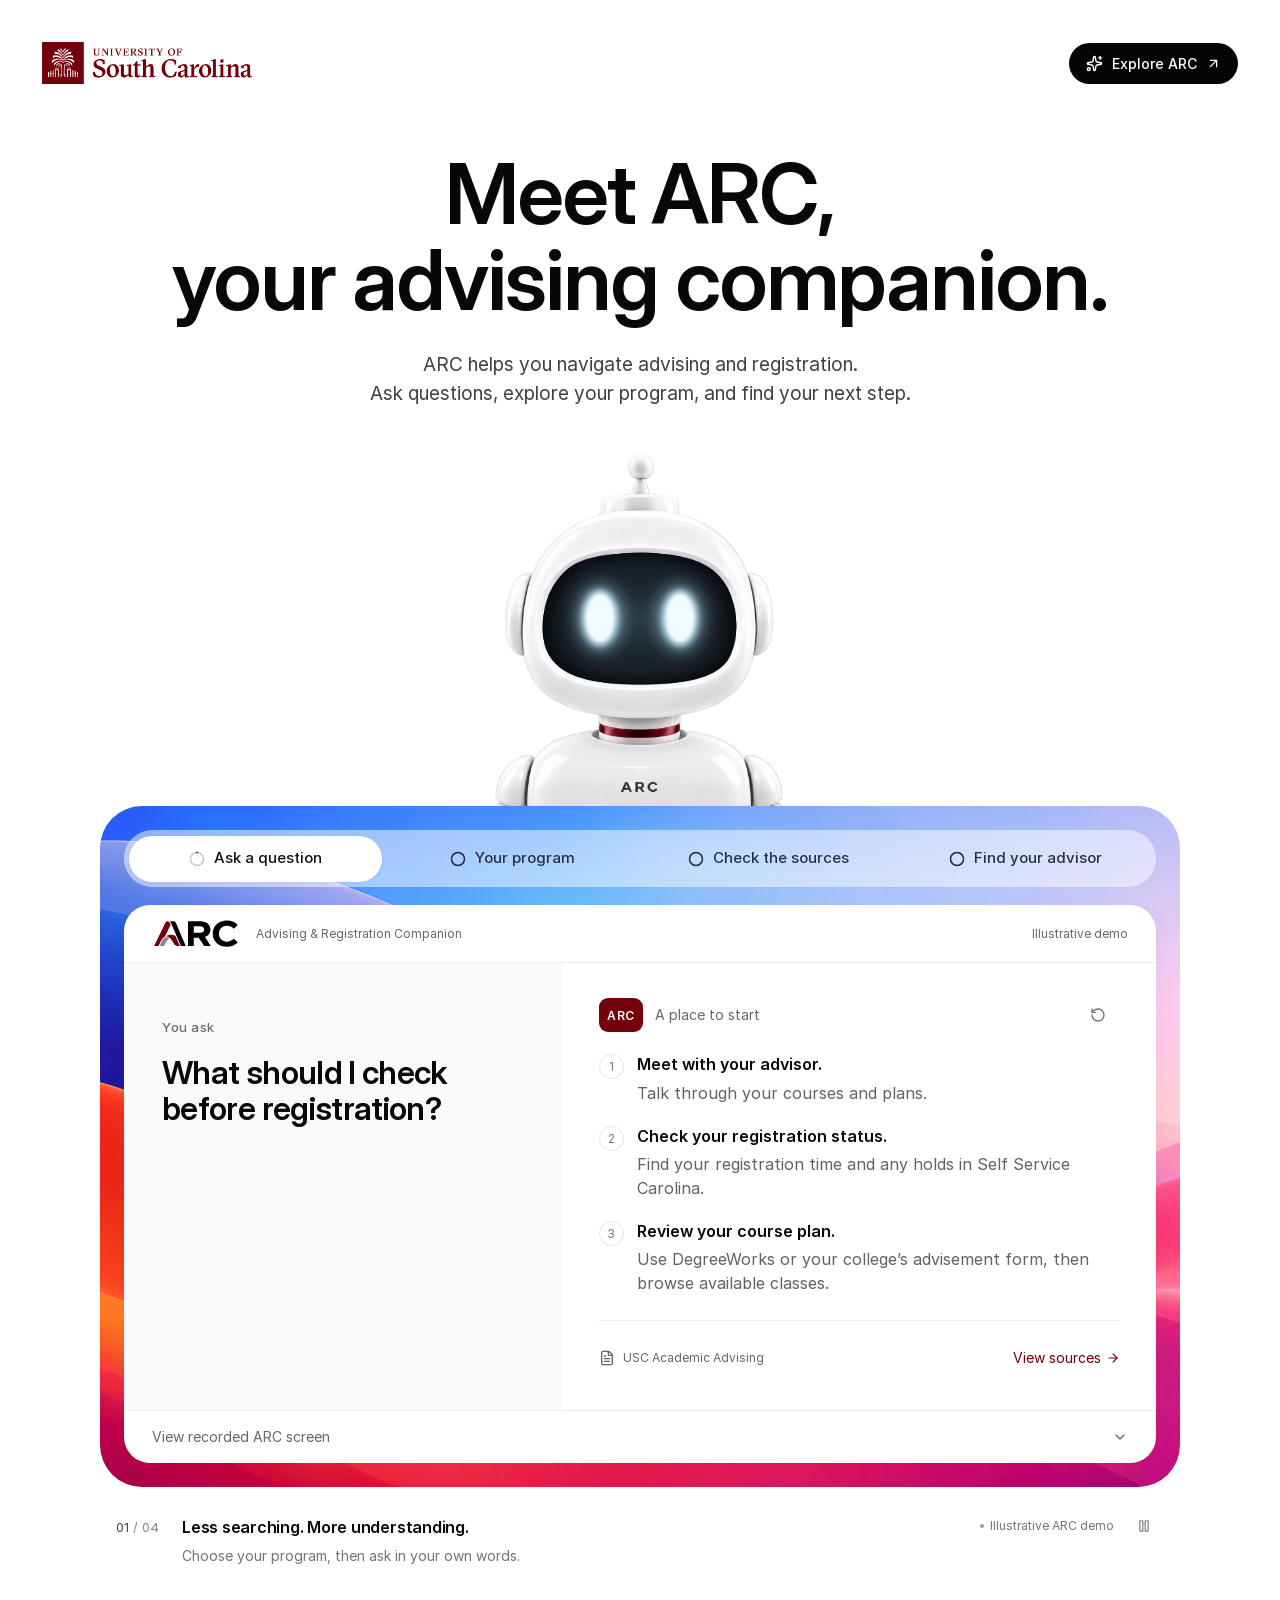
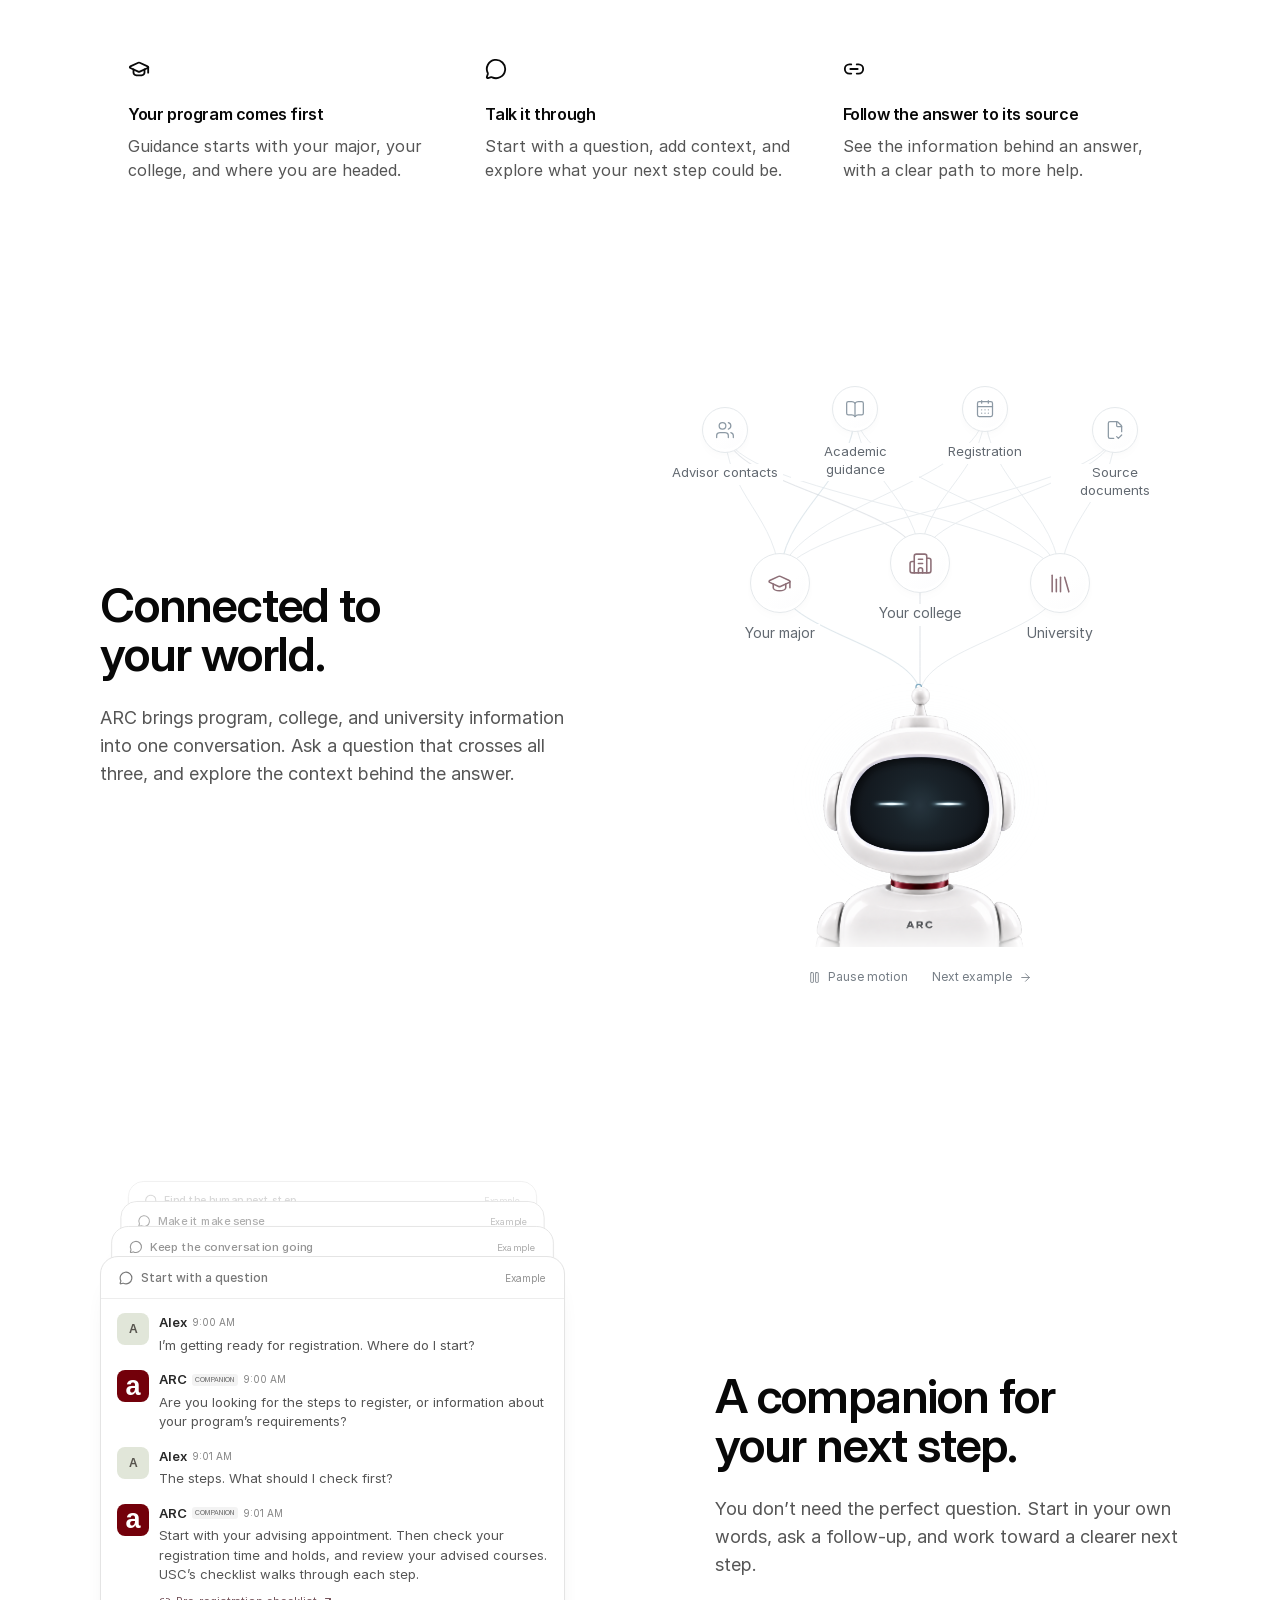
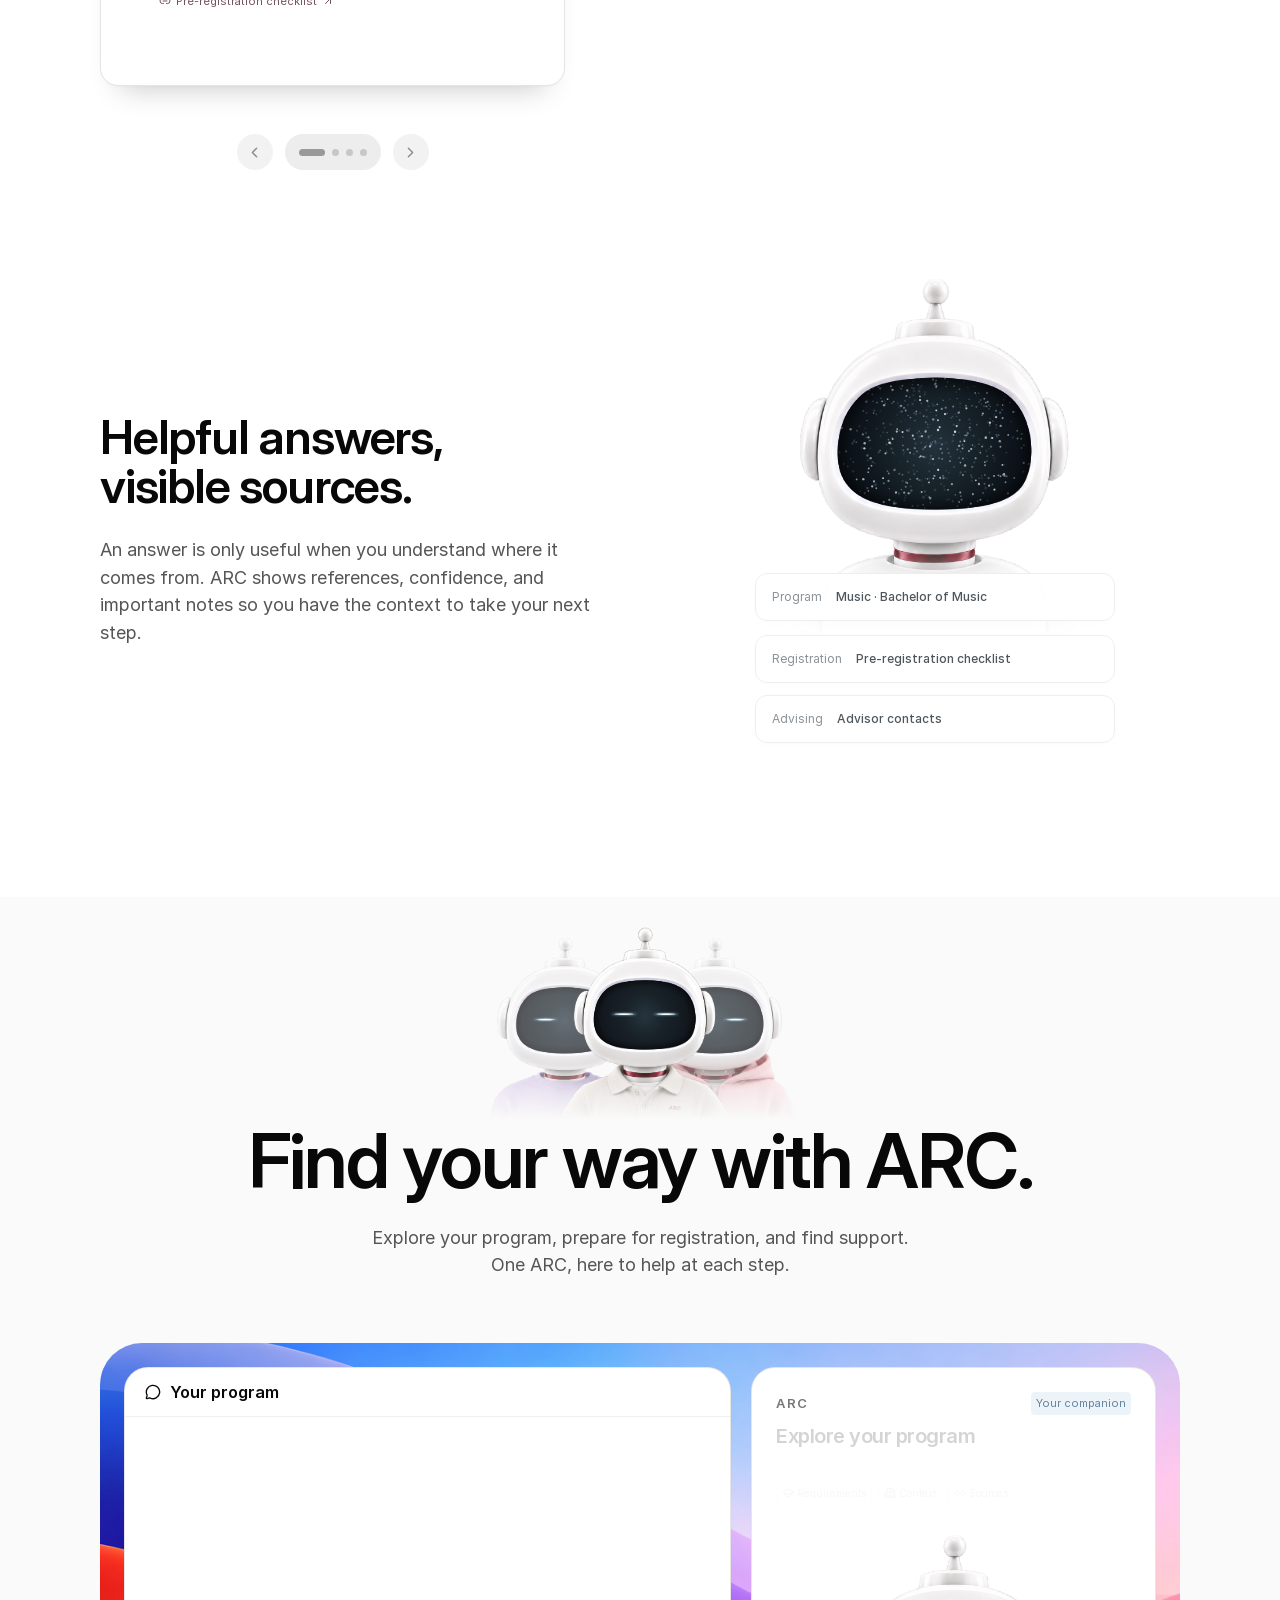
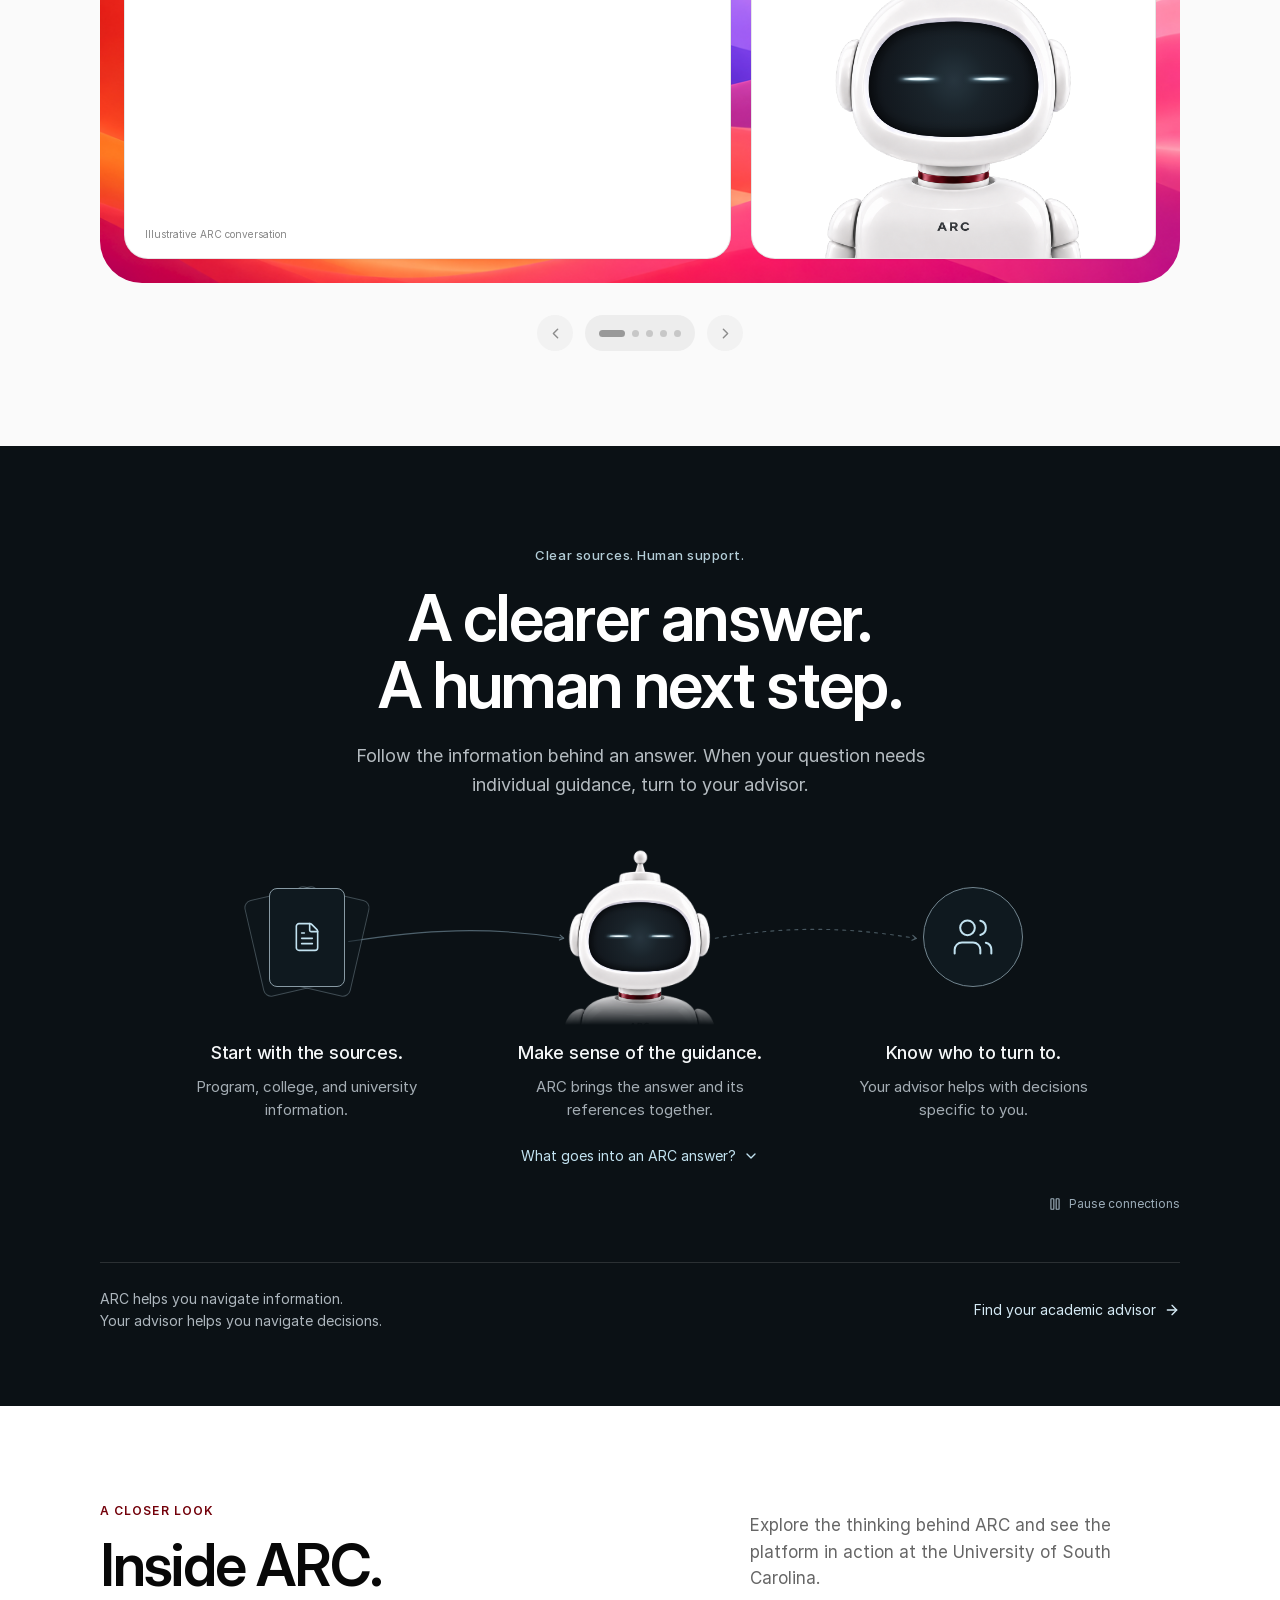
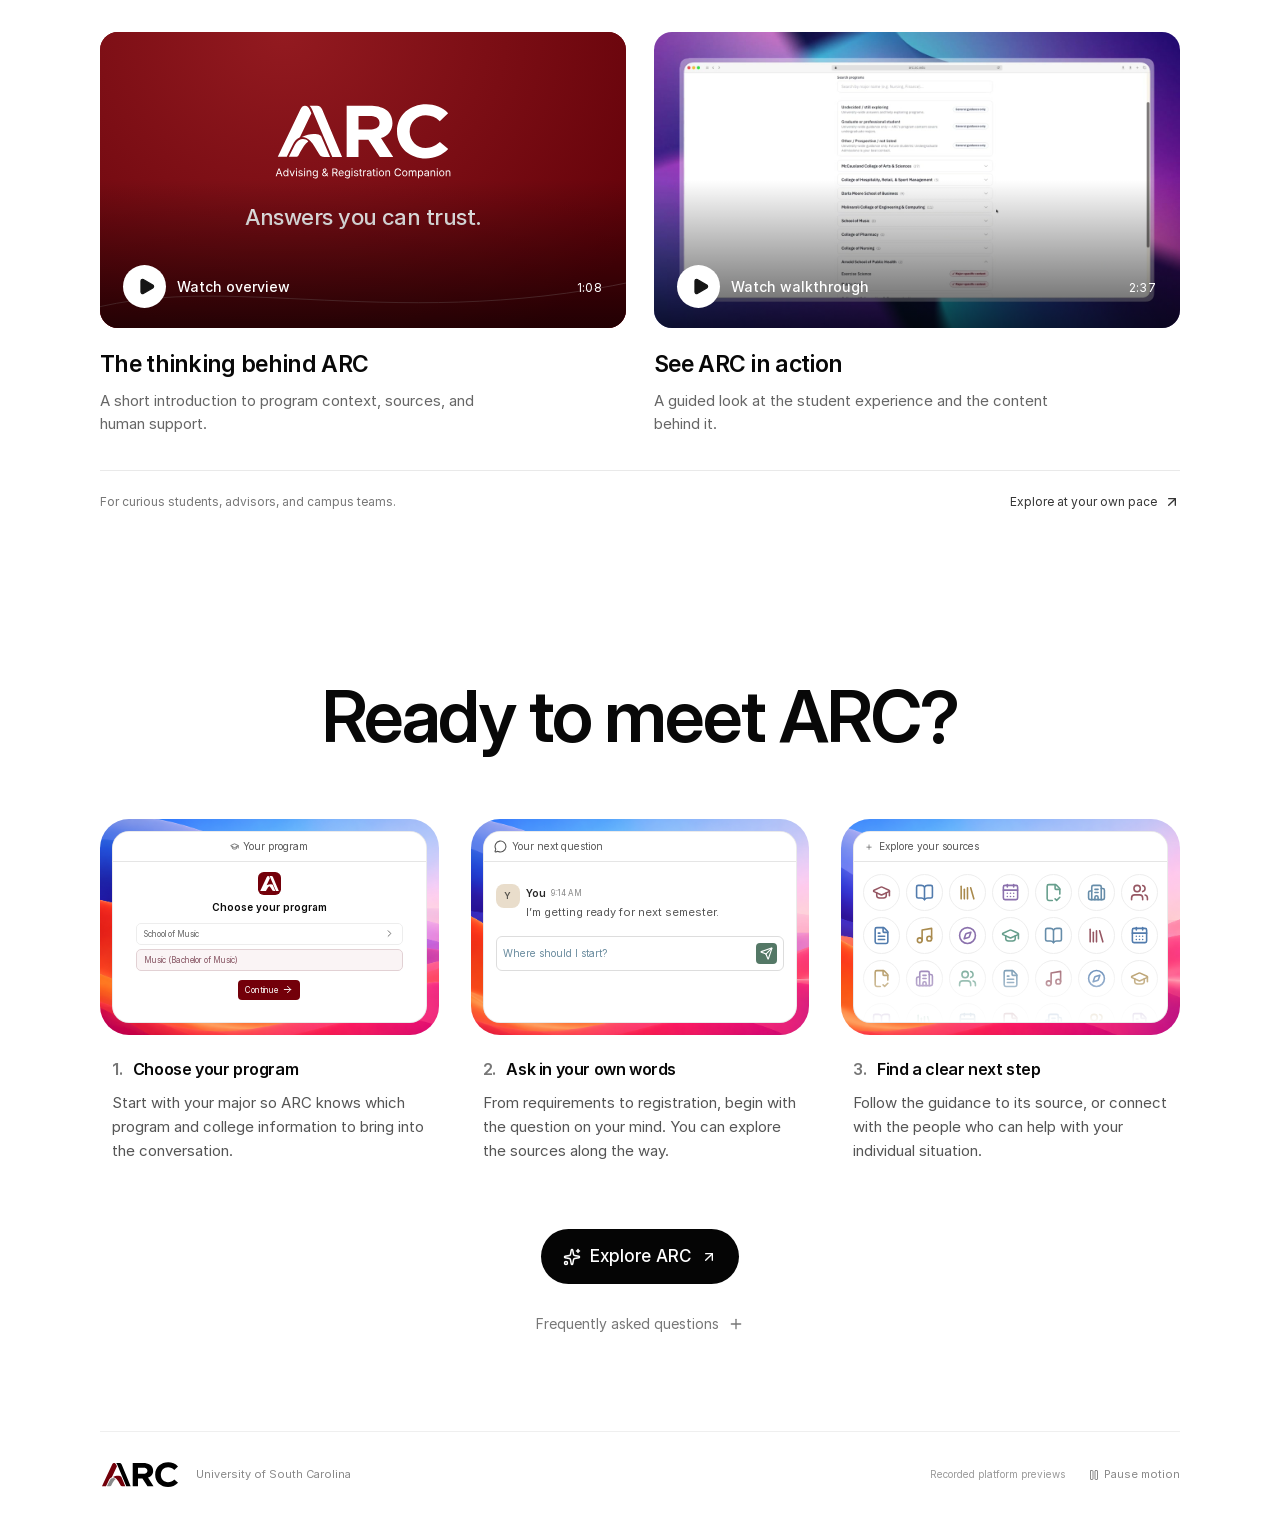
==== commit f7007c12: "Add ARC overview and walkthrough video section" ====
--- a/arc/index.html
+++ b/arc/index.html
@@ -6,10 +6,10 @@
     <meta name="description" content="Meet ARC, the Advising and Registration Companion. Explore program-specific questions, sourced answers, and guidance to the right person." />
     <title>ARC — Your advising companion</title>
     <link rel="icon" type="image/svg+xml" href="/arc/favicon.svg?v=arc-integrated-02" />
-    <script type="module" crossorigin src="/arc/assets/index-3KMYVaCn.js"></script>
-    <link rel="stylesheet" crossorigin href="/arc/assets/index-C8XcdQG0.css">
+    <script type="module" crossorigin src="/arc/assets/index-CMhcE6cG.js"></script>
+    <link rel="stylesheet" crossorigin href="/arc/assets/index-FXo8MMTa.css">
   </head>
   <body>
-    <div id="root"><link rel="preload" as="image" href="/arc/assets/usc-logo-horizontal-garnet.png"/><link rel="preload" as="image" href="/arc/assets/bot-arc.png" fetchPriority="high"/><link rel="preload" as="image" href="/arc/assets/bot-face-shadow.png"/><link rel="preload" as="image" href="/arc/assets/arc-primary-integrated.svg"/><link rel="preload" as="image" href="/arc/assets/avatars/bot-sweater.png"/><link rel="preload" as="image" href="/arc/assets/avatars/bot-hoodie.png"/><link rel="preload" as="image" href="/arc/favicon.svg?v=arc-integrated-02"/><div class="site"><header class="site-header"><a href="#top" class="university-brand" aria-label="ARC home — University of South Carolina"><img src="/arc/assets/usc-logo-horizontal-garnet.png" alt="University of South Carolina logo" width="2988" height="595"/></a><a class="button button-dark" href="#platform" aria-label="Explore ARC" data-arc-event="arc-explore-header" data-arc-event-title="Explore ARC from header"><svg xmlns="http://www.w3.org/2000/svg" width="17" height="17" viewBox="0 0 24 24" fill="none" stroke="currentColor" stroke-width="2" stroke-linecap="round" stroke-linejoin="round" class="lucide lucide-sparkles" aria-hidden="true"><path d="M11.017 2.814a1 1 0 0 1 1.966 0l1.051 5.558a2 2 0 0 0 1.594 1.594l5.558 1.051a1 1 0 0 1 0 1.966l-5.558 1.051a2 2 0 0 0-1.594 1.594l-1.051 5.558a1 1 0 0 1-1.966 0l-1.051-5.558a2 2 0 0 0-1.594-1.594l-5.558-1.051a1 1 0 0 1 0-1.966l5.558-1.051a2 2 0 0 0 1.594-1.594z"></path><path d="M20 2v4"></path><path d="M22 4h-4"></path><circle cx="4" cy="20" r="2"></circle></svg><span class="header-cta-label">Explore ARC</span><svg xmlns="http://www.w3.org/2000/svg" width="15" height="15" viewBox="0 0 24 24" fill="none" stroke="currentColor" stroke-width="2" stroke-linecap="round" stroke-linejoin="round" class="lucide lucide-arrow-up-right" aria-hidden="true"><path d="M7 7h10v10"></path><path d="M7 17 17 7"></path></svg></a></header><main id="top"><section class="hero"><h1 style="opacity:0;transform:translateY(12px)">Meet ARC,<br/>your advising companion.</h1><p style="opacity:0;transform:translateY(10px)">ARC helps you navigate advising and registration.<br class="desktop-break"/> Ask questions, explore your program, and find your next step.</p><div class="hero-robot-wrap"><div class="robot hero-robot" aria-label="Animated ARC companion" role="img"><img class="robot-body" src="/arc/assets/bot-arc.png" alt="" width="1024" height="1024" fetchPriority="high" loading="eager"/><div class="robot-face-mask"><div class="robot-screen "></div><div class="robot-eyes" style="transform:none"><span class="robot-eye"></span><span class="robot-eye"></span></div></div><img class="robot-shadow" src="/arc/assets/bot-face-shadow.png" alt="" width="1024" height="1024" loading="eager"/></div></div></section><section id="platform" class="student-demo container" aria-label="Explore the ARC demo"><div data-orientation="horizontal" data-activation-direction="none" data-slot="tabs" class="group/tabs flex gap-2 data-horizontal:flex-col student-demo-frame wallpaper"><div data-orientation="horizontal" data-activation-direction="none" role="tablist" data-slot="tabs-list" data-variant="default" aria-label="Explore ARC" class="group/tabs-list inline-flex w-fit items-center justify-center rounded-lg p-[3px] text-muted-foreground group-data-horizontal/tabs:h-8 group-data-vertical/tabs:h-fit group-data-vertical/tabs:flex-col data-[variant=line]:rounded-none bg-muted student-demo-tabs"><button type="button" data-active="" data-orientation="horizontal" data-activation-direction="none" aria-disabled="false" tabindex="-1" role="tab" aria-selected="true" id="preview-tab-answer" data-composite-item-active="" data-slot="tabs-trigger" data-arc-event="arc-demo-answer-select" data-arc-event-title="Select ARC demo: Ask a question" class="relative inline-flex h-[calc(100%-1px)] flex-1 items-center justify-center gap-1.5 rounded-md border border-transparent px-1.5 py-0.5 text-sm font-medium whitespace-nowrap text-foreground/60 transition-all group-data-vertical/tabs:w-full group-data-vertical/tabs:justify-start hover:text-foreground focus-visible:border-ring focus-visible:ring-[3px] focus-visible:ring-ring/50 focus-visible:outline-1 focus-visible:outline-ring disabled:pointer-events-none disabled:opacity-50 has-data-[icon=inline-end]:pr-1 has-data-[icon=inline-start]:pl-1 aria-disabled:pointer-events-none aria-disabled:opacity-50 dark:text-muted-foreground dark:hover:text-foreground group-data-[variant=default]/tabs-list:data-active:shadow-sm group-data-[variant=line]/tabs-list:data-active:shadow-none [&amp;_svg]:pointer-events-none [&amp;_svg]:shrink-0 [&amp;_svg:not([class*=&#x27;size-&#x27;])]:size-4 group-data-[variant=line]/tabs-list:bg-transparent group-data-[variant=line]/tabs-list:data-active:bg-transparent dark:group-data-[variant=line]/tabs-list:data-active:border-transparent dark:group-data-[variant=line]/tabs-list:data-active:bg-transparent data-active:bg-background data-active:text-foreground dark:data-active:border-input dark:data-active:bg-input/30 dark:data-active:text-foreground after:absolute after:bg-foreground after:opacity-0 after:transition-opacity group-data-horizontal/tabs:after:inset-x-0 group-data-horizontal/tabs:after:bottom-[-5px] group-data-horizontal/tabs:after:h-0.5 group-data-vertical/tabs:after:inset-y-0 group-data-vertical/tabs:after:-right-1 group-data-vertical/tabs:after:w-0.5 group-data-[variant=line]/tabs-list:data-active:after:opacity-100 student-demo-tab"><span class="student-demo-pill"></span><span class="student-tab-label"><svg class="demo-countdown" viewBox="0 0 18 18" aria-hidden="true"><circle cx="9" cy="9" r="6.5"></circle><circle cx="9" cy="9" r="6.5" pathLength="1" stroke-dashoffset="0" stroke-dasharray="0 1"></circle></svg>Ask a question</span></button><button type="button" data-orientation="horizontal" data-activation-direction="none" aria-disabled="false" tabindex="-1" role="tab" aria-selected="false" id="preview-tab-program" data-slot="tabs-trigger" data-arc-event="arc-demo-program-select" data-arc-event-title="Select ARC demo: Your program" class="relative inline-flex h-[calc(100%-1px)] flex-1 items-center justify-center gap-1.5 rounded-md border border-transparent px-1.5 py-0.5 text-sm font-medium whitespace-nowrap text-foreground/60 transition-all group-data-vertical/tabs:w-full group-data-vertical/tabs:justify-start hover:text-foreground focus-visible:border-ring focus-visible:ring-[3px] focus-visible:ring-ring/50 focus-visible:outline-1 focus-visible:outline-ring disabled:pointer-events-none disabled:opacity-50 has-data-[icon=inline-end]:pr-1 has-data-[icon=inline-start]:pl-1 aria-disabled:pointer-events-none aria-disabled:opacity-50 dark:text-muted-foreground dark:hover:text-foreground group-data-[variant=default]/tabs-list:data-active:shadow-sm group-data-[variant=line]/tabs-list:data-active:shadow-none [&amp;_svg]:pointer-events-none [&amp;_svg]:shrink-0 [&amp;_svg:not([class*=&#x27;size-&#x27;])]:size-4 group-data-[variant=line]/tabs-list:bg-transparent group-data-[variant=line]/tabs-list:data-active:bg-transparent dark:group-data-[variant=line]/tabs-list:data-active:border-transparent dark:group-data-[variant=line]/tabs-list:data-active:bg-transparent data-active:bg-background data-active:text-foreground dark:data-active:border-input dark:data-active:bg-input/30 dark:data-active:text-foreground after:absolute after:bg-foreground after:opacity-0 after:transition-opacity group-data-horizontal/tabs:after:inset-x-0 group-data-horizontal/tabs:after:bottom-[-5px] group-data-horizontal/tabs:after:h-0.5 group-data-vertical/tabs:after:inset-y-0 group-data-vertical/tabs:after:-right-1 group-data-vertical/tabs:after:w-0.5 group-data-[variant=line]/tabs-list:data-active:after:opacity-100 student-demo-tab"><span class="student-tab-label"><svg class="demo-countdown" viewBox="0 0 18 18" aria-hidden="true"><circle cx="9" cy="9" r="6.5"></circle><circle cx="9" cy="9" r="6.5" style="path-length:0"></circle></svg>Your program</span></button><button type="button" data-orientation="horizontal" data-activation-direction="none" aria-disabled="false" tabindex="-1" role="tab" aria-selected="false" id="preview-tab-sources" data-slot="tabs-trigger" data-arc-event="arc-demo-sources-select" data-arc-event-title="Select ARC demo: Check the sources" class="relative inline-flex h-[calc(100%-1px)] flex-1 items-center justify-center gap-1.5 rounded-md border border-transparent px-1.5 py-0.5 text-sm font-medium whitespace-nowrap text-foreground/60 transition-all group-data-vertical/tabs:w-full group-data-vertical/tabs:justify-start hover:text-foreground focus-visible:border-ring focus-visible:ring-[3px] focus-visible:ring-ring/50 focus-visible:outline-1 focus-visible:outline-ring disabled:pointer-events-none disabled:opacity-50 has-data-[icon=inline-end]:pr-1 has-data-[icon=inline-start]:pl-1 aria-disabled:pointer-events-none aria-disabled:opacity-50 dark:text-muted-foreground dark:hover:text-foreground group-data-[variant=default]/tabs-list:data-active:shadow-sm group-data-[variant=line]/tabs-list:data-active:shadow-none [&amp;_svg]:pointer-events-none [&amp;_svg]:shrink-0 [&amp;_svg:not([class*=&#x27;size-&#x27;])]:size-4 group-data-[variant=line]/tabs-list:bg-transparent group-data-[variant=line]/tabs-list:data-active:bg-transparent dark:group-data-[variant=line]/tabs-list:data-active:border-transparent dark:group-data-[variant=line]/tabs-list:data-active:bg-transparent data-active:bg-background data-active:text-foreground dark:data-active:border-input dark:data-active:bg-input/30 dark:data-active:text-foreground after:absolute after:bg-foreground after:opacity-0 after:transition-opacity group-data-horizontal/tabs:after:inset-x-0 group-data-horizontal/tabs:after:bottom-[-5px] group-data-horizontal/tabs:after:h-0.5 group-data-vertical/tabs:after:inset-y-0 group-data-vertical/tabs:after:-right-1 group-data-vertical/tabs:after:w-0.5 group-data-[variant=line]/tabs-list:data-active:after:opacity-100 student-demo-tab"><span class="student-tab-label"><svg class="demo-countdown" viewBox="0 0 18 18" aria-hidden="true"><circle cx="9" cy="9" r="6.5"></circle><circle cx="9" cy="9" r="6.5" style="path-length:0"></circle></svg>Check the sources</span></button><button type="button" data-orientation="horizontal" data-activation-direction="none" aria-disabled="false" tabindex="-1" role="tab" aria-selected="false" id="preview-tab-advisor" data-slot="tabs-trigger" data-arc-event="arc-demo-advisor-select" data-arc-event-title="Select ARC demo: Find your advisor" class="relative inline-flex h-[calc(100%-1px)] flex-1 items-center justify-center gap-1.5 rounded-md border border-transparent px-1.5 py-0.5 text-sm font-medium whitespace-nowrap text-foreground/60 transition-all group-data-vertical/tabs:w-full group-data-vertical/tabs:justify-start hover:text-foreground focus-visible:border-ring focus-visible:ring-[3px] focus-visible:ring-ring/50 focus-visible:outline-1 focus-visible:outline-ring disabled:pointer-events-none disabled:opacity-50 has-data-[icon=inline-end]:pr-1 has-data-[icon=inline-start]:pl-1 aria-disabled:pointer-events-none aria-disabled:opacity-50 dark:text-muted-foreground dark:hover:text-foreground group-data-[variant=default]/tabs-list:data-active:shadow-sm group-data-[variant=line]/tabs-list:data-active:shadow-none [&amp;_svg]:pointer-events-none [&amp;_svg]:shrink-0 [&amp;_svg:not([class*=&#x27;size-&#x27;])]:size-4 group-data-[variant=line]/tabs-list:bg-transparent group-data-[variant=line]/tabs-list:data-active:bg-transparent dark:group-data-[variant=line]/tabs-list:data-active:border-transparent dark:group-data-[variant=line]/tabs-list:data-active:bg-transparent data-active:bg-background data-active:text-foreground dark:data-active:border-input dark:data-active:bg-input/30 dark:data-active:text-foreground after:absolute after:bg-foreground after:opacity-0 after:transition-opacity group-data-horizontal/tabs:after:inset-x-0 group-data-horizontal/tabs:after:bottom-[-5px] group-data-horizontal/tabs:after:h-0.5 group-data-vertical/tabs:after:inset-y-0 group-data-vertical/tabs:after:-right-1 group-data-vertical/tabs:after:w-0.5 group-data-[variant=line]/tabs-list:data-active:after:opacity-100 student-demo-tab"><span class="student-tab-label"><svg class="demo-countdown" viewBox="0 0 18 18" aria-hidden="true"><circle cx="9" cy="9" r="6.5"></circle><circle cx="9" cy="9" r="6.5" style="path-length:0"></circle></svg>Find your advisor</span></button></div><div class="student-demo-window"><div class="student-demo-bar"><div class="student-demo-identity"><img class="student-demo-logo" src="/arc/assets/arc-primary-integrated.svg" alt="ARC — Advising and Registration Companion" width="330.0046082" height="126"/><span class="student-demo-descriptor" aria-hidden="true">Advising &amp; Registration Companion</span></div><span>Illustrative demo</span></div><div class="student-demo-panels"><div data-orientation="horizontal" data-activation-direction="none" id="base-ui-_R_6ia_" role="tabpanel" tabindex="0" data-index="-1" data-slot="tabs-content" aria-hidden="false" class="flex-1 text-sm outline-none student-demo-panel"><div class="demo-pane-content" style="opacity:0;transform:translateY(5px)"><div class="answer-example"><div class="student-question"><span>You ask</span><h2>What should I check<br class="desktop-break"/> before registration?</h2></div><div class="example-answer" aria-busy="false"><div class="answer-byline"><span class="mini-arc">ARC</span><span>A place to start</span><button type="button" class="replay-answer" aria-disabled="false" aria-label="Replay the example answer"><svg xmlns="http://www.w3.org/2000/svg" width="16" height="16" viewBox="0 0 24 24" fill="none" stroke="currentColor" stroke-width="2" stroke-linecap="round" stroke-linejoin="round" class="lucide lucide-rotate-ccw" aria-hidden="true"><path d="M3 12a9 9 0 1 0 9-9 9.75 9.75 0 0 0-6.74 2.74L3 8"></path><path d="M3 3v5h5"></path></svg></button></div><div class="answer-content"><ol class="registration-checks"><li aria-hidden="false" style="opacity:1;transform:none"><span>1</span><div><strong>Meet with your advisor.</strong><p>Talk through your courses and plans.</p></div></li><li aria-hidden="false" style="opacity:1;transform:none"><span>2</span><div><strong>Check your registration status.</strong><p>Find your registration time and any holds in Self Service Carolina.</p></div></li><li aria-hidden="false" style="opacity:1;transform:none"><span>3</span><div><strong>Review your course plan.</strong><p>Use DegreeWorks or your college’s advisement form, then browse available classes.</p></div></li></ol><div class="answer-source"><svg xmlns="http://www.w3.org/2000/svg" width="16" height="16" viewBox="0 0 24 24" fill="none" stroke="currentColor" stroke-width="2" stroke-linecap="round" stroke-linejoin="round" class="lucide lucide-file-text" aria-hidden="true"><path d="M6 22a2 2 0 0 1-2-2V4a2 2 0 0 1 2-2h8a2.4 2.4 0 0 1 1.704.706l3.588 3.588A2.4 2.4 0 0 1 20 8v12a2 2 0 0 1-2 2z"></path><path d="M14 2v5a1 1 0 0 0 1 1h5"></path><path d="M10 9H8"></path><path d="M16 13H8"></path><path d="M16 17H8"></path></svg><span>USC Academic Advising</span><button type="button">View sources <svg xmlns="http://www.w3.org/2000/svg" width="14" height="14" viewBox="0 0 24 24" fill="none" stroke="currentColor" stroke-width="2" stroke-linecap="round" stroke-linejoin="round" class="lucide lucide-arrow-right" aria-hidden="true"><path d="M5 12h14"></path><path d="m12 5 7 7-7 7"></path></svg></button></div></div><output class="sr-only">Example answer ready: meet with your advisor, check registration status, and review your course plan.</output></div></div></div><details class="recorded-screen"><summary data-arc-event="arc-recorded-answer-toggle" data-arc-event-title="Toggle recorded ARC screen: Ask a question"><span>View recorded ARC screen</span><svg xmlns="http://www.w3.org/2000/svg" width="16" height="16" viewBox="0 0 24 24" fill="none" stroke="currentColor" stroke-width="2" stroke-linecap="round" stroke-linejoin="round" class="lucide lucide-chevron-down" aria-hidden="true"><path d="m6 9 6 6 6-6"></path></svg></summary><div class="recorded-screen-content"><p>The recorded ARC answer includes guidance, confidence, and important notes.</p><a href="/arc/assets/answer.png" target="_blank" rel="noreferrer" class="text-link">Open full-size screen<svg xmlns="http://www.w3.org/2000/svg" width="16" height="16" viewBox="0 0 24 24" fill="none" stroke="currentColor" stroke-width="2" stroke-linecap="round" stroke-linejoin="round" class="lucide lucide-arrow-up-right" aria-hidden="true"><path d="M7 7h10v10"></path><path d="M7 17 17 7"></path></svg><span class="sr-only"> (opens in a new tab)</span></a><img src="/arc/assets/answer.png" width="960" height="540" alt="The recorded ARC answer includes guidance, confidence, and important notes." loading="lazy"/><p class="demo-footnote">Recorded product preview. Policy text in the recording may have changed; use current university sources for guidance.</p></div></details></div><div data-hidden="" data-orientation="horizontal" data-activation-direction="none" hidden="" id="base-ui-_R_aia_" role="tabpanel" tabindex="-1" inert="" data-index="-1" data-slot="tabs-content" aria-hidden="true" class="flex-1 text-sm outline-none student-demo-panel"><div class="demo-pane-content" style="opacity:0;transform:translateY(5px)"><div class="program-example demo-inner"><span class="demo-eyebrow">Your context</span><h2>Start with your program.</h2><p class="demo-description">Your major gives ARC a starting point for the information you need.</p><div class="selected-program"><svg xmlns="http://www.w3.org/2000/svg" width="26" height="26" viewBox="0 0 24 24" fill="none" stroke="currentColor" stroke-width="2" stroke-linecap="round" stroke-linejoin="round" class="lucide lucide-graduation-cap" aria-hidden="true"><path d="M21.42 10.922a1 1 0 0 0-.019-1.838L12.83 5.18a2 2 0 0 0-1.66 0L2.6 9.08a1 1 0 0 0 0 1.832l8.57 3.908a2 2 0 0 0 1.66 0z"></path><path d="M22 10v6"></path><path d="M6 12.5V16a6 3 0 0 0 12 0v-3.5"></path></svg><div><span>School of Music</span><strong>Music · Bachelor of Music</strong></div><svg xmlns="http://www.w3.org/2000/svg" width="20" height="20" viewBox="0 0 24 24" fill="none" stroke="currentColor" stroke-width="2" stroke-linecap="round" stroke-linejoin="round" class="lucide lucide-check" aria-hidden="true"><path d="M20 6 9 17l-5-5"></path></svg></div><div class="program-context"><span><svg xmlns="http://www.w3.org/2000/svg" width="17" height="17" viewBox="0 0 24 24" fill="none" stroke="currentColor" stroke-width="2" stroke-linecap="round" stroke-linejoin="round" class="lucide lucide-book-open" aria-hidden="true"><path d="M12 5v16"></path><path d="M20.001 19A2 2 0 0022 17V5a2 2 0 00-1.999-2L16 3.002A5 5 0 0012 5a5 5 0 00-4-2H4a2 2 0 00-2 2v12a2 2 0 001.999 2H8a5 5 0 014 2 5 5 0 014-2z"></path></svg> Your major</span><span><svg xmlns="http://www.w3.org/2000/svg" width="17" height="17" viewBox="0 0 24 24" fill="none" stroke="currentColor" stroke-width="2" stroke-linecap="round" stroke-linejoin="round" class="lucide lucide-graduation-cap" aria-hidden="true"><path d="M21.42 10.922a1 1 0 0 0-.019-1.838L12.83 5.18a2 2 0 0 0-1.66 0L2.6 9.08a1 1 0 0 0 0 1.832l8.57 3.908a2 2 0 0 0 1.66 0z"></path><path d="M22 10v6"></path><path d="M6 12.5V16a6 3 0 0 0 12 0v-3.5"></path></svg> Your college</span><span><svg xmlns="http://www.w3.org/2000/svg" width="17" height="17" viewBox="0 0 24 24" fill="none" stroke="currentColor" stroke-width="2" stroke-linecap="round" stroke-linejoin="round" class="lucide lucide-file-text" aria-hidden="true"><path d="M6 22a2 2 0 0 1-2-2V4a2 2 0 0 1 2-2h8a2.4 2.4 0 0 1 1.704.706l3.588 3.588A2.4 2.4 0 0 1 20 8v12a2 2 0 0 1-2 2z"></path><path d="M14 2v5a1 1 0 0 0 1 1h5"></path><path d="M10 9H8"></path><path d="M16 13H8"></path><path d="M16 17H8"></path></svg> University guidance</span></div><button type="button" class="button button-dark">Continue with this example <svg xmlns="http://www.w3.org/2000/svg" width="16" height="16" viewBox="0 0 24 24" fill="none" stroke="currentColor" stroke-width="2" stroke-linecap="round" stroke-linejoin="round" class="lucide lucide-arrow-right" aria-hidden="true"><path d="M5 12h14"></path><path d="m12 5 7 7-7 7"></path></svg></button><p class="demo-footnote">Example program from the recorded ARC demo.</p></div></div><details class="recorded-screen"><summary data-arc-event="arc-recorded-program-toggle" data-arc-event-title="Toggle recorded ARC screen: Your program"><span>View recorded ARC screen</span><svg xmlns="http://www.w3.org/2000/svg" width="16" height="16" viewBox="0 0 24 24" fill="none" stroke="currentColor" stroke-width="2" stroke-linecap="round" stroke-linejoin="round" class="lucide lucide-chevron-down" aria-hidden="true"><path d="m6 9 6 6 6-6"></path></svg></summary><div class="recorded-screen-content"><p>The program picker gives the conversation its major and college context.</p><a href="/arc/assets/program.png" target="_blank" rel="noreferrer" class="text-link">Open full-size screen<svg xmlns="http://www.w3.org/2000/svg" width="16" height="16" viewBox="0 0 24 24" fill="none" stroke="currentColor" stroke-width="2" stroke-linecap="round" stroke-linejoin="round" class="lucide lucide-arrow-up-right" aria-hidden="true"><path d="M7 7h10v10"></path><path d="M7 17 17 7"></path></svg><span class="sr-only"> (opens in a new tab)</span></a><img src="/arc/assets/program.png" width="960" height="540" alt="The program picker gives the conversation its major and college context." loading="lazy"/><p class="demo-footnote">Recorded product preview. Policy text in the recording may have changed; use current university sources for guidance.</p></div></details></div><div data-hidden="" data-orientation="horizontal" data-activation-direction="none" hidden="" id="base-ui-_R_eia_" role="tabpanel" tabindex="-1" inert="" data-index="-1" data-slot="tabs-content" aria-hidden="true" class="flex-1 text-sm outline-none student-demo-panel"><div class="demo-pane-content" style="opacity:0;transform:translateY(5px)"><div class="sources-example demo-inner"><span class="demo-eyebrow">Behind the answer</span><h2>See where the guidance comes from.</h2><p class="demo-description">Open the university guidance behind this registration example.</p><div class="source-documents"><a href="https://sc.edu/about/offices_and_divisions/advising/student_advising_resources/registration_resources/pre_registration/" target="_blank" rel="noreferrer" class="source-document"><svg xmlns="http://www.w3.org/2000/svg" width="23" height="23" viewBox="0 0 24 24" fill="none" stroke="currentColor" stroke-width="2" stroke-linecap="round" stroke-linejoin="round" class="lucide lucide-file-text" aria-hidden="true"><path d="M6 22a2 2 0 0 1-2-2V4a2 2 0 0 1 2-2h8a2.4 2.4 0 0 1 1.704.706l3.588 3.588A2.4 2.4 0 0 1 20 8v12a2 2 0 0 1-2 2z"></path><path d="M14 2v5a1 1 0 0 0 1 1h5"></path><path d="M10 9H8"></path><path d="M16 13H8"></path><path d="M16 17H8"></path></svg><span><strong>Pre-registration checklist</strong><small>Academic Advising · Advisor meeting, holds, and course planning</small></span><svg xmlns="http://www.w3.org/2000/svg" width="16" height="16" viewBox="0 0 24 24" fill="none" stroke="currentColor" stroke-width="2" stroke-linecap="round" stroke-linejoin="round" class="lucide lucide-arrow-up-right" aria-hidden="true"><path d="M7 7h10v10"></path><path d="M7 17 17 7"></path></svg><span class="sr-only"> (opens in a new tab)</span></a><a href="https://www.sc.edu/about/offices_and_divisions/registrar/registration/" target="_blank" rel="noreferrer" class="source-document"><svg xmlns="http://www.w3.org/2000/svg" width="23" height="23" viewBox="0 0 24 24" fill="none" stroke="currentColor" stroke-width="2" stroke-linecap="round" stroke-linejoin="round" class="lucide lucide-book-open" aria-hidden="true"><path d="M12 5v16"></path><path d="M20.001 19A2 2 0 0022 17V5a2 2 0 00-1.999-2L16 3.002A5 5 0 0012 5a5 5 0 00-4-2H4a2 2 0 00-2 2v12a2 2 0 001.999 2H8a5 5 0 014 2 5 5 0 014-2z"></path></svg><span><strong>Registration guidance</strong><small>University Registrar · Registration status and class information</small></span><svg xmlns="http://www.w3.org/2000/svg" width="16" height="16" viewBox="0 0 24 24" fill="none" stroke="currentColor" stroke-width="2" stroke-linecap="round" stroke-linejoin="round" class="lucide lucide-arrow-up-right" aria-hidden="true"><path d="M7 7h10v10"></path><path d="M7 17 17 7"></path></svg><span class="sr-only"> (opens in a new tab)</span></a></div><p class="demo-footnote">This example summarizes official guidance. Follow the source for the full details.</p></div></div><details class="recorded-screen"><summary data-arc-event="arc-recorded-sources-toggle" data-arc-event-title="Toggle recorded ARC screen: Check the sources"><span>View recorded ARC screen</span><svg xmlns="http://www.w3.org/2000/svg" width="16" height="16" viewBox="0 0 24 24" fill="none" stroke="currentColor" stroke-width="2" stroke-linecap="round" stroke-linejoin="round" class="lucide lucide-chevron-down" aria-hidden="true"><path d="m6 9 6 6 6-6"></path></svg></summary><div class="recorded-screen-content"><p>Numbered source cards let you follow the references behind a recorded answer.</p><a href="/arc/assets/sources.png" target="_blank" rel="noreferrer" class="text-link">Open full-size screen<svg xmlns="http://www.w3.org/2000/svg" width="16" height="16" viewBox="0 0 24 24" fill="none" stroke="currentColor" stroke-width="2" stroke-linecap="round" stroke-linejoin="round" class="lucide lucide-arrow-up-right" aria-hidden="true"><path d="M7 7h10v10"></path><path d="M7 17 17 7"></path></svg><span class="sr-only"> (opens in a new tab)</span></a><img src="/arc/assets/sources.png" width="960" height="540" alt="Numbered source cards let you follow the references behind a recorded answer." loading="lazy"/><p class="demo-footnote">Recorded product preview. Policy text in the recording may have changed; use current university sources for guidance.</p></div></details></div><div data-hidden="" data-orientation="horizontal" data-activation-direction="none" hidden="" id="base-ui-_R_iia_" role="tabpanel" tabindex="-1" inert="" data-index="-1" data-slot="tabs-content" aria-hidden="true" class="flex-1 text-sm outline-none student-demo-panel"><div class="demo-pane-content" style="opacity:0;transform:translateY(5px)"><div class="advisor-example demo-inner"><span class="demo-eyebrow">Your next conversation</span><h2>Some questions need a person.</h2><p class="demo-description">Your advisor helps you apply the guidance to your own courses and plans.</p><div class="advisor-guidance"><span class="advisor-symbol"><svg xmlns="http://www.w3.org/2000/svg" width="26" height="26" viewBox="0 0 24 24" fill="none" stroke="currentColor" stroke-width="2" stroke-linecap="round" stroke-linejoin="round" class="lucide lucide-users" aria-hidden="true"><path d="M16 21v-2a4 4 0 0 0-4-4H6a4 4 0 0 0-4 4v2"></path><path d="M16 3.128a4 4 0 0 1 0 7.744"></path><path d="M22 21v-2a4 4 0 0 0-3-3.87"></path><circle cx="9" cy="7" r="4"></circle></svg></span><div><strong>Find your assigned advisor</strong><p>Check your Student Profile in Self Service Carolina, or the Advising Team card in My Advising Portal.</p><p>If no advisor is listed, contact your college’s Student Services office.</p></div></div><a href="https://sc.edu/about/offices_and_divisions/advising/student_advising_resources/find_your_advisor/" target="_blank" rel="noreferrer" class="button button-dark">Open USC’s advisor guide<svg xmlns="http://www.w3.org/2000/svg" width="16" height="16" viewBox="0 0 24 24" fill="none" stroke="currentColor" stroke-width="2" stroke-linecap="round" stroke-linejoin="round" class="lucide lucide-arrow-up-right" aria-hidden="true"><path d="M7 7h10v10"></path><path d="M7 17 17 7"></path></svg><span class="sr-only"> (opens in a new tab)</span></a></div></div><details class="recorded-screen"><summary data-arc-event="arc-recorded-advisor-toggle" data-arc-event-title="Toggle recorded ARC screen: Find your advisor"><span>View recorded ARC screen</span><svg xmlns="http://www.w3.org/2000/svg" width="16" height="16" viewBox="0 0 24 24" fill="none" stroke="currentColor" stroke-width="2" stroke-linecap="round" stroke-linejoin="round" class="lucide lucide-chevron-down" aria-hidden="true"><path d="m6 9 6 6 6-6"></path></svg></summary><div class="recorded-screen-content"><p>The recorded advisor view shows contact information associated with the selected program.</p><a href="/arc/assets/advisor.png" target="_blank" rel="noreferrer" class="text-link">Open full-size screen<svg xmlns="http://www.w3.org/2000/svg" width="16" height="16" viewBox="0 0 24 24" fill="none" stroke="currentColor" stroke-width="2" stroke-linecap="round" stroke-linejoin="round" class="lucide lucide-arrow-up-right" aria-hidden="true"><path d="M7 7h10v10"></path><path d="M7 17 17 7"></path></svg><span class="sr-only"> (opens in a new tab)</span></a><img src="/arc/assets/advisor.png" width="960" height="540" alt="The recorded advisor view shows contact information associated with the selected program." loading="lazy"/><p class="demo-footnote">Recorded product preview. Policy text in the recording may have changed; use current university sources for guidance.</p></div></details></div></div></div></div><div class="student-demo-caption"><span class="demo-caption-count" aria-label="Preview 1 of 4">01<span> / 04</span></span><div class="demo-caption-copies"><div class="demo-caption-copy" aria-hidden="false" style="opacity:0;transform:translateY(4px)"><h3>Less searching. More understanding.</h3><p>Choose your program, then ask in your own words.</p></div><div class="demo-caption-copy" aria-hidden="true" style="opacity:0;transform:translateY(4px)"><h3>A starting point that’s yours.</h3><p>Choose your program so the conversation starts with your major and college.</p></div><div class="demo-caption-copy" aria-hidden="true" style="opacity:0;transform:translateY(4px)"><h3>See where the answer comes from.</h3><p>Follow the source cards, check the context, and understand what applies to you.</p></div><div class="demo-caption-copy" aria-hidden="true" style="opacity:0;transform:translateY(4px)"><h3>A little guidance goes a long way.</h3><p>When a question needs a person, ARC helps you find the right contact.</p></div></div><div class="demo-caption-meta"><span><i></i>Illustrative ARC demo</span><button type="button" class="demo-playback-toggle" aria-label="Pause demo" aria-pressed="false"><svg xmlns="http://www.w3.org/2000/svg" width="14" height="14" viewBox="0 0 24 24" fill="none" stroke="currentColor" stroke-width="2" stroke-linecap="round" stroke-linejoin="round" class="lucide lucide-pause" aria-hidden="true"><rect x="14" y="3" width="5" height="18" rx="1"></rect><rect x="5" y="3" width="5" height="18" rx="1"></rect></svg></button></div></div></section><div class="benefits container"><div><svg xmlns="http://www.w3.org/2000/svg" width="22" height="22" viewBox="0 0 24 24" fill="none" stroke="currentColor" stroke-width="2" stroke-linecap="round" stroke-linejoin="round" class="lucide lucide-graduation-cap" aria-hidden="true"><path d="M21.42 10.922a1 1 0 0 0-.019-1.838L12.83 5.18a2 2 0 0 0-1.66 0L2.6 9.08a1 1 0 0 0 0 1.832l8.57 3.908a2 2 0 0 0 1.66 0z"></path><path d="M22 10v6"></path><path d="M6 12.5V16a6 3 0 0 0 12 0v-3.5"></path></svg><h3>Your program comes first</h3><p>Guidance starts with your major, your college, and where you are headed.</p></div><div><svg xmlns="http://www.w3.org/2000/svg" width="22" height="22" viewBox="0 0 24 24" fill="none" stroke="currentColor" stroke-width="2" stroke-linecap="round" stroke-linejoin="round" class="lucide lucide-message-circle" aria-hidden="true"><path d="M2.992 16.342a2 2 0 0 1 .094 1.167l-1.065 3.29a1 1 0 0 0 1.236 1.168l3.413-.998a2 2 0 0 1 1.099.092 10 10 0 1 0-4.777-4.719"></path></svg><h3>Talk it through</h3><p>Start with a question, add context, and explore what your next step could be.</p></div><div><svg xmlns="http://www.w3.org/2000/svg" width="22" height="22" viewBox="0 0 24 24" fill="none" stroke="currentColor" stroke-width="2" stroke-linecap="round" stroke-linejoin="round" class="lucide lucide-link2 lucide-link-2" aria-hidden="true"><path d="M9 17H7A5 5 0 0 1 7 7h2"></path><path d="M15 7h2a5 5 0 1 1 0 10h-2"></path><line x1="8" x2="16" y1="12" y2="12"></line></svg><h3>Follow the answer to its source</h3><p>See the information behind an answer, with a clear path to more help.</p></div></div><section id="connected" class="feature-row container connected"><div class="feature-copy"><h2>Connected to<br/>your world.</h2><p>ARC brings program, college, and university information into one conversation. Ask a question that crosses all three, and explore the context behind the answer.</p></div><div class="connected-network" role="group" aria-label="Explore how ARC connects academic information"><div class="network-scene"><svg class="network-lines" role="img" aria-label="Academic information connects through your major, college, and university to ARC. Examples vary between one, two, and all three contexts."><g class="network-idle-paths"></g><g class="network-active-paths"></g><circle class="network-arrival" r="6" opacity="0"></circle></svg><button class="network-node network-information" type="button" data-source="0" aria-pressed="true"><span class="network-orb"><svg xmlns="http://www.w3.org/2000/svg" width="24" height="24" viewBox="0 0 24 24" fill="none" stroke="currentColor" stroke-width="2" stroke-linecap="round" stroke-linejoin="round" class="lucide lucide-users" aria-hidden="true"><path d="M16 21v-2a4 4 0 0 0-4-4H6a4 4 0 0 0-4 4v2"></path><path d="M16 3.128a4 4 0 0 1 0 7.744"></path><path d="M22 21v-2a4 4 0 0 0-3-3.87"></path><circle cx="9" cy="7" r="4"></circle></svg></span><span class="network-label">Advisor contacts</span></button><button class="network-node network-information" type="button" data-source="1" aria-pressed="true"><span class="network-orb"><svg xmlns="http://www.w3.org/2000/svg" width="24" height="24" viewBox="0 0 24 24" fill="none" stroke="currentColor" stroke-width="2" stroke-linecap="round" stroke-linejoin="round" class="lucide lucide-book-open" aria-hidden="true"><path d="M12 5v16"></path><path d="M20.001 19A2 2 0 0022 17V5a2 2 0 00-1.999-2L16 3.002A5 5 0 0012 5a5 5 0 00-4-2H4a2 2 0 00-2 2v12a2 2 0 001.999 2H8a5 5 0 014 2 5 5 0 014-2z"></path></svg></span><span class="network-label">Academic guidance</span></button><button class="network-node network-information" type="button" data-source="2" aria-pressed="false"><span class="network-orb"><svg xmlns="http://www.w3.org/2000/svg" width="24" height="24" viewBox="0 0 24 24" fill="none" stroke="currentColor" stroke-width="2" stroke-linecap="round" stroke-linejoin="round" class="lucide lucide-calendar-days" aria-hidden="true"><path d="M8 2v3"></path><path d="M16 2v3"></path><rect x="3" y="3" width="18" height="18" rx="2"></rect><path d="M3 9h18"></path><path d="M8 13h.01"></path><path d="M12 13h.01"></path><path d="M16 13h.01"></path><path d="M8 17h.01"></path><path d="M12 17h.01"></path><path d="M16 17h.01"></path></svg></span><span class="network-label">Registration</span></button><button class="network-node network-information" type="button" data-source="3" aria-pressed="false"><span class="network-orb"><svg xmlns="http://www.w3.org/2000/svg" width="24" height="24" viewBox="0 0 24 24" fill="none" stroke="currentColor" stroke-width="2" stroke-linecap="round" stroke-linejoin="round" class="lucide lucide-file-check-corner" aria-hidden="true"><path d="M10.5 22H6a2 2 0 0 1-2-2V4a2 2 0 0 1 2-2h8a2.4 2.4 0 0 1 1.706.706l3.588 3.588A2.4 2.4 0 0 1 20 8v6"></path><path d="M14 2v5a1 1 0 0 0 1 1h5"></path><path d="m14 20 2 2 4-4"></path></svg></span><span class="network-label">Source documents</span></button><button class="network-node network-context" type="button" data-context="0" aria-pressed="true"><span class="network-orb"><svg xmlns="http://www.w3.org/2000/svg" width="24" height="24" viewBox="0 0 24 24" fill="none" stroke="currentColor" stroke-width="2" stroke-linecap="round" stroke-linejoin="round" class="lucide lucide-graduation-cap" aria-hidden="true"><path d="M21.42 10.922a1 1 0 0 0-.019-1.838L12.83 5.18a2 2 0 0 0-1.66 0L2.6 9.08a1 1 0 0 0 0 1.832l8.57 3.908a2 2 0 0 0 1.66 0z"></path><path d="M22 10v6"></path><path d="M6 12.5V16a6 3 0 0 0 12 0v-3.5"></path></svg></span><span class="network-label">Your major</span></button><button class="network-node network-context" type="button" data-context="1" aria-pressed="true"><span class="network-orb"><svg xmlns="http://www.w3.org/2000/svg" width="24" height="24" viewBox="0 0 24 24" fill="none" stroke="currentColor" stroke-width="2" stroke-linecap="round" stroke-linejoin="round" class="lucide lucide-building2 lucide-building-2" aria-hidden="true"><path d="M10 12h4"></path><path d="M10 8h4"></path><path d="M14 21v-3a2 2 0 0 0-4 0v3"></path><path d="M6 10H4a2 2 0 0 0-2 2v7a2 2 0 0 0 2 2h16a2 2 0 0 0 2-2V9a2 2 0 0 0-2-2h-2"></path><path d="M6 21V5a2 2 0 0 1 2-2h8a2 2 0 0 1 2 2v16"></path></svg></span><span class="network-label">Your college</span></button><button class="network-node network-context" type="button" data-context="2" aria-pressed="false"><span class="network-orb"><svg xmlns="http://www.w3.org/2000/svg" width="24" height="24" viewBox="0 0 24 24" fill="none" stroke="currentColor" stroke-width="2" stroke-linecap="round" stroke-linejoin="round" class="lucide lucide-library" aria-hidden="true"><path d="m16 6 4 14"></path><path d="M12 6v14"></path><path d="M8 8v12"></path><path d="M4 4v16"></path></svg></span><span class="network-label">University</span></button><div class="network-robot-wrap"><div class="robot network-robot" aria-label="Animated ARC companion" role="img"><img class="robot-body" src="/arc/assets/bot-arc.png" alt="" width="1024" height="1024" loading="lazy"/><div class="robot-face-mask"><div class="robot-screen "></div><div class="robot-eyes" style="transform:none"><span class="robot-eye"></span><span class="robot-eye"></span></div></div><img class="robot-shadow" src="/arc/assets/bot-face-shadow.png" alt="" width="1024" height="1024" loading="lazy"/></div></div></div><div class="network-controls"><button class="network-control" type="button" aria-label="Pause motion in the network"><svg xmlns="http://www.w3.org/2000/svg" width="24" height="24" viewBox="0 0 24 24" fill="none" stroke="currentColor" stroke-width="2" stroke-linecap="round" stroke-linejoin="round" class="lucide lucide-pause" aria-hidden="true"><rect x="14" y="3" width="5" height="18" rx="1"></rect><rect x="5" y="3" width="5" height="18" rx="1"></rect></svg><span>Pause motion</span></button><button class="network-control" type="button"><span>Next example</span><svg xmlns="http://www.w3.org/2000/svg" width="24" height="24" viewBox="0 0 24 24" fill="none" stroke="currentColor" stroke-width="2" stroke-linecap="round" stroke-linejoin="round" class="lucide lucide-arrow-right" aria-hidden="true"><path d="M5 12h14"></path><path d="m12 5 7 7-7 7"></path></svg></button></div><div class="network-announcement sr-only" aria-live="polite"></div></div></section><section class="feature-row container shared"><div class="thread-demo"><div class="thread-deck"><article class="thread-card" aria-hidden="false" style="z-index:10;transform-origin:50% 0%"><div class="thread-header"><svg xmlns="http://www.w3.org/2000/svg" width="14" height="14" viewBox="0 0 24 24" fill="none" stroke="currentColor" stroke-width="2" stroke-linecap="round" stroke-linejoin="round" class="lucide lucide-message-circle" aria-hidden="true"><path d="M2.992 16.342a2 2 0 0 1 .094 1.167l-1.065 3.29a1 1 0 0 0 1.236 1.168l3.413-.998a2 2 0 0 1 1.099.092 10 10 0 1 0-4.777-4.719"></path></svg><strong>Start with a question</strong><span class="thread-example">Example</span></div><div class="thread-messages"><div class="chat-message"><span class="person-avatar" style="background:#e1e6d9">A</span><div><div class="message-byline"><strong>Alex</strong><span>9:00 AM</span></div><p>I’m getting ready for registration. Where do I start?</p></div></div><div class="chat-message"><span class="arc-avatar">a</span><div><div class="message-byline"><strong>ARC</strong><small>COMPANION</small><span>9:00 AM</span></div><p>Are you looking for the steps to register, or information about your program’s requirements?</p></div></div><div class="chat-message"><span class="person-avatar" style="background:#e1e6d9">A</span><div><div class="message-byline"><strong>Alex</strong><span>9:01 AM</span></div><p>The steps. What should I check first?</p></div></div><div class="chat-message"><span class="arc-avatar">a</span><div><div class="message-byline"><strong>ARC</strong><small>COMPANION</small><span>9:01 AM</span></div><p>Start with your advising appointment. Then check your registration time and holds, and review your advised courses. USC’s checklist walks through each step.</p><a class="example-source" href="https://sc.edu/about/offices_and_divisions/advising/student_advising_resources/registration_resources/pre_registration/" target="_blank" rel="noopener noreferrer" tabindex="0" aria-label="Pre-registration checklist (opens in a new tab)"><svg xmlns="http://www.w3.org/2000/svg" width="12" height="12" viewBox="0 0 24 24" fill="none" stroke="currentColor" stroke-width="2" stroke-linecap="round" stroke-linejoin="round" class="lucide lucide-link2 lucide-link-2" aria-hidden="true"><path d="M9 17H7A5 5 0 0 1 7 7h2"></path><path d="M15 7h2a5 5 0 1 1 0 10h-2"></path><line x1="8" x2="16" y1="12" y2="12"></line></svg><span>Pre-registration checklist</span><svg xmlns="http://www.w3.org/2000/svg" width="12" height="12" viewBox="0 0 24 24" fill="none" stroke="currentColor" stroke-width="2" stroke-linecap="round" stroke-linejoin="round" class="lucide lucide-arrow-up-right" aria-hidden="true"><path d="M7 7h10v10"></path><path d="M7 17 17 7"></path></svg></a></div></div></div><div class="thread-dim"></div></article><article class="thread-card" aria-hidden="true" style="z-index:9;transform-origin:50% 0%"><div class="thread-header"><svg xmlns="http://www.w3.org/2000/svg" width="14" height="14" viewBox="0 0 24 24" fill="none" stroke="currentColor" stroke-width="2" stroke-linecap="round" stroke-linejoin="round" class="lucide lucide-message-circle" aria-hidden="true"><path d="M2.992 16.342a2 2 0 0 1 .094 1.167l-1.065 3.29a1 1 0 0 0 1.236 1.168l3.413-.998a2 2 0 0 1 1.099.092 10 10 0 1 0-4.777-4.719"></path></svg><strong>Keep the conversation going</strong><span class="thread-example">Example</span></div><div class="thread-messages"><div class="chat-message"><span class="person-avatar" style="background:#e9ddcb">J</span><div><div class="message-byline"><strong>Jordan</strong><span>9:00 AM</span></div><p>Where can I find out who my advisor is?</p></div></div><div class="chat-message"><span class="arc-avatar">a</span><div><div class="message-byline"><strong>ARC</strong><small>COMPANION</small><span>9:00 AM</span></div><p>Check Student Profile in Self Service Carolina, or the Advising Team card in My Advising Portal.</p></div></div><div class="chat-message"><span class="person-avatar" style="background:#e9ddcb">J</span><div><div class="message-byline"><strong>Jordan</strong><span>9:01 AM</span></div><p>What if no one is listed?</p></div></div><div class="chat-message"><span class="arc-avatar">a</span><div><div class="message-byline"><strong>ARC</strong><small>COMPANION</small><span>9:01 AM</span></div><p>Your college’s Student Services office can help you find your advisor. The university’s advisor guide explains where to look and who to contact.</p><a class="example-source" href="https://sc.edu/about/offices_and_divisions/advising/student_advising_resources/find_your_advisor/" target="_blank" rel="noopener noreferrer" tabindex="-1" aria-label="Find your academic advisor (opens in a new tab)"><svg xmlns="http://www.w3.org/2000/svg" width="12" height="12" viewBox="0 0 24 24" fill="none" stroke="currentColor" stroke-width="2" stroke-linecap="round" stroke-linejoin="round" class="lucide lucide-link2 lucide-link-2" aria-hidden="true"><path d="M9 17H7A5 5 0 0 1 7 7h2"></path><path d="M15 7h2a5 5 0 1 1 0 10h-2"></path><line x1="8" x2="16" y1="12" y2="12"></line></svg><span>Find your academic advisor</span><svg xmlns="http://www.w3.org/2000/svg" width="12" height="12" viewBox="0 0 24 24" fill="none" stroke="currentColor" stroke-width="2" stroke-linecap="round" stroke-linejoin="round" class="lucide lucide-arrow-up-right" aria-hidden="true"><path d="M7 7h10v10"></path><path d="M7 17 17 7"></path></svg></a></div></div></div><div class="thread-dim"></div><button tabindex="-1" aria-hidden="true" class="deck-hit" aria-label="Show Keep the conversation going"></button></article><article class="thread-card" aria-hidden="true" style="z-index:8;transform-origin:50% 0%"><div class="thread-header"><svg xmlns="http://www.w3.org/2000/svg" width="14" height="14" viewBox="0 0 24 24" fill="none" stroke="currentColor" stroke-width="2" stroke-linecap="round" stroke-linejoin="round" class="lucide lucide-message-circle" aria-hidden="true"><path d="M2.992 16.342a2 2 0 0 1 .094 1.167l-1.065 3.29a1 1 0 0 0 1.236 1.168l3.413-.998a2 2 0 0 1 1.099.092 10 10 0 1 0-4.777-4.719"></path></svg><strong>Make it make sense</strong><span class="thread-example">Example</span></div><div class="thread-messages"><div class="chat-message"><span class="person-avatar" style="background:#ddd9ed">T</span><div><div class="message-byline"><strong>Taylor</strong><span>9:00 AM</span></div><p>The checklist says “time ticket.” What does that mean?</p></div></div><div class="chat-message"><span class="arc-avatar">a</span><div><div class="message-byline"><strong>ARC</strong><small>COMPANION</small><span>9:00 AM</span></div><p>It’s your registration start time: the date and time you can begin registering for classes.</p></div></div><div class="chat-message"><span class="person-avatar" style="background:#ddd9ed">T</span><div><div class="message-byline"><strong>Taylor</strong><span>9:01 AM</span></div><p>And where do I find mine?</p></div></div><div class="chat-message"><span class="arc-avatar">a</span><div><div class="message-byline"><strong>ARC</strong><small>COMPANION</small><span>9:01 AM</span></div><p>In Self Service Carolina, open Student Profile and check Registration Notices. USC’s registration guide shows where to find it.</p><a class="example-source" href="https://www.sc.edu/about/offices_and_divisions/registrar/registration/" target="_blank" rel="noopener noreferrer" tabindex="-1" aria-label="USC registration guidance (opens in a new tab)"><svg xmlns="http://www.w3.org/2000/svg" width="12" height="12" viewBox="0 0 24 24" fill="none" stroke="currentColor" stroke-width="2" stroke-linecap="round" stroke-linejoin="round" class="lucide lucide-link2 lucide-link-2" aria-hidden="true"><path d="M9 17H7A5 5 0 0 1 7 7h2"></path><path d="M15 7h2a5 5 0 1 1 0 10h-2"></path><line x1="8" x2="16" y1="12" y2="12"></line></svg><span>USC registration guidance</span><svg xmlns="http://www.w3.org/2000/svg" width="12" height="12" viewBox="0 0 24 24" fill="none" stroke="currentColor" stroke-width="2" stroke-linecap="round" stroke-linejoin="round" class="lucide lucide-arrow-up-right" aria-hidden="true"><path d="M7 7h10v10"></path><path d="M7 17 17 7"></path></svg></a></div></div></div><div class="thread-dim"></div><button tabindex="-1" aria-hidden="true" class="deck-hit" aria-label="Show Make it make sense"></button></article><article class="thread-card" aria-hidden="true" style="z-index:7;transform-origin:50% 0%"><div class="thread-header"><svg xmlns="http://www.w3.org/2000/svg" width="14" height="14" viewBox="0 0 24 24" fill="none" stroke="currentColor" stroke-width="2" stroke-linecap="round" stroke-linejoin="round" class="lucide lucide-message-circle" aria-hidden="true"><path d="M2.992 16.342a2 2 0 0 1 .094 1.167l-1.065 3.29a1 1 0 0 0 1.236 1.168l3.413-.998a2 2 0 0 1 1.099.092 10 10 0 1 0-4.777-4.719"></path></svg><strong>Find the human next step</strong><span class="thread-example">Example</span></div><div class="thread-messages"><div class="chat-message"><span class="person-avatar" style="background:#d8e6e9">S</span><div><div class="message-byline"><strong>Sam</strong><span>9:00 AM</span></div><p>Which classes should I take next semester?</p></div></div><div class="chat-message"><span class="arc-avatar">a</span><div><div class="message-byline"><strong>ARC</strong><small>COMPANION</small><span>9:00 AM</span></div><p>Your advisor can help with individual course choices. I can explain published requirements, but I can’t recommend your schedule.</p></div></div><div class="chat-message"><span class="person-avatar" style="background:#d8e6e9">S</span><div><div class="message-byline"><strong>Sam</strong><span>9:01 AM</span></div><p>Can you help me find my advisor?</p></div></div><div class="chat-message"><span class="arc-avatar">a</span><div><div class="message-byline"><strong>ARC</strong><small>COMPANION</small><span>9:01 AM</span></div><p>Yes. Look in Student Profile or My Advising Portal. If no advisor is listed, contact your college’s Student Services office.</p><a class="example-source" href="https://sc.edu/about/offices_and_divisions/advising/student_advising_resources/find_your_advisor/" target="_blank" rel="noopener noreferrer" tabindex="-1" aria-label="Find your academic advisor (opens in a new tab)"><svg xmlns="http://www.w3.org/2000/svg" width="12" height="12" viewBox="0 0 24 24" fill="none" stroke="currentColor" stroke-width="2" stroke-linecap="round" stroke-linejoin="round" class="lucide lucide-link2 lucide-link-2" aria-hidden="true"><path d="M9 17H7A5 5 0 0 1 7 7h2"></path><path d="M15 7h2a5 5 0 1 1 0 10h-2"></path><line x1="8" x2="16" y1="12" y2="12"></line></svg><span>Find your academic advisor</span><svg xmlns="http://www.w3.org/2000/svg" width="12" height="12" viewBox="0 0 24 24" fill="none" stroke="currentColor" stroke-width="2" stroke-linecap="round" stroke-linejoin="round" class="lucide lucide-arrow-up-right" aria-hidden="true"><path d="M7 7h10v10"></path><path d="M7 17 17 7"></path></svg></a></div></div></div><div class="thread-dim"></div><button tabindex="-1" aria-hidden="true" class="deck-hit" aria-label="Show Find the human next step"></button></article></div><div class="carousel-controls"><button aria-label="Previous conversation"><svg xmlns="http://www.w3.org/2000/svg" width="17" height="17" viewBox="0 0 24 24" fill="none" stroke="currentColor" stroke-width="2" stroke-linecap="round" stroke-linejoin="round" class="lucide lucide-chevron-left" aria-hidden="true"><path d="m15 18-6-6 6-6"></path></svg></button><div class="carousel-dots" role="group" aria-label="conversation"><button aria-label="conversation 1" aria-pressed="true" class="active"><span></span></button><button aria-label="conversation 2" aria-pressed="false" class=""><span></span></button><button aria-label="conversation 3" aria-pressed="false" class=""><span></span></button><button aria-label="conversation 4" aria-pressed="false" class=""><span></span></button></div><button aria-label="Next conversation"><svg xmlns="http://www.w3.org/2000/svg" width="17" height="17" viewBox="0 0 24 24" fill="none" stroke="currentColor" stroke-width="2" stroke-linecap="round" stroke-linejoin="round" class="lucide lucide-chevron-right" aria-hidden="true"><path d="m9 18 6-6-6-6"></path></svg></button></div></div><div class="feature-copy"><h2>A companion for<br/>your next step.</h2><p>You don’t need the perfect question. Start in your own words, ask a follow-up, and work toward a clearer next step.</p></div></section><section class="feature-row container learning"><div class="feature-copy"><h2>Helpful answers,<br/>visible sources.</h2><p>An answer is only useful when you understand where it comes from. ARC shows references, confidence, and important notes so you have the context to take your next step.</p></div><figure class="learning-scene" aria-label="Program, registration, advising, college and university sources flow into ARC. Its particle face responds as each source arrives."><div class="robot learning-robot" aria-label="Animated ARC companion" role="img"><img class="robot-body" src="/arc/assets/bot-arc.png" alt="" width="1024" height="1024" loading="lazy"/><div class="robot-face-mask"><div class="robot-screen brain-mode"></div><canvas width="800" height="800" class="particle-face" aria-hidden="true"></canvas></div><img class="robot-shadow" src="/arc/assets/bot-face-shadow.png" alt="" width="1024" height="1024" loading="lazy"/></div><div class="learning-top-fade" aria-hidden="true"></div><div class="learning-list" aria-hidden="true"><div class="learning-item" style="top:59.21568627450981%;opacity:1"><span>Program</span><strong>Music · Bachelor of Music</strong></div><div class="learning-item" style="top:70.98039215686275%;opacity:1"><span>Registration</span><strong>Pre-registration checklist</strong></div><div class="learning-item" style="top:82.74509803921568%;opacity:1"><span>Advising</span><strong>Advisor contacts</strong></div><div class="learning-item" style="top:94.50980392156862%;opacity:0"><span>Source</span><strong>Academic bulletin</strong></div></div><canvas class="learning-transfer" width="800" height="1020" aria-hidden="true"></canvas></figure></section><section class="team-section"><div class="container"><div class="team-avatar-cluster" aria-hidden="true"><div class="robot cluster-left" aria-label="Animated ARC companion" role="img"><img class="robot-body" src="/arc/assets/bot-arc.png" alt="" width="1024" height="1024" loading="lazy"/><img class="robot-outfit" src="/arc/assets/avatars/bot-sweater.png" alt="" width="1024" height="1024" style="clip-path:inset(0 0 100% 0)"/><div class="robot-neck-ring robot-neck-ring-sweater"><img src="/arc/assets/bot-arc.png" alt="" width="1254" height="1254" loading="lazy"/></div><div class="robot-face-mask"><div class="robot-screen "></div><div class="robot-eyes" style="transform:none"><span class="robot-eye"></span><span class="robot-eye"></span></div></div><img class="robot-shadow" src="/arc/assets/bot-face-shadow.png" alt="" width="1024" height="1024" loading="lazy"/></div><div class="robot cluster-right" aria-label="Animated ARC companion" role="img"><img class="robot-body" src="/arc/assets/bot-arc.png" alt="" width="1024" height="1024" loading="lazy"/><img class="robot-outfit" src="/arc/assets/avatars/bot-hoodie.png" alt="" width="1024" height="1024" style="clip-path:inset(0 0 100% 0)"/><div class="robot-neck-ring robot-neck-ring-hoodie"><img src="/arc/assets/bot-arc.png" alt="" width="1254" height="1254" loading="lazy"/></div><div class="robot-face-mask"><div class="robot-screen "></div><div class="robot-eyes" style="transform:none"><span class="robot-eye"></span><span class="robot-eye"></span></div></div><img class="robot-shadow" src="/arc/assets/bot-face-shadow.png" alt="" width="1024" height="1024" loading="lazy"/></div><div class="robot cluster-front" aria-label="Animated ARC companion" role="img"><img class="robot-body" src="/arc/assets/bot-arc.png" alt="" width="1024" height="1024" loading="lazy"/><svg class="robot-outfit robot-outfit-polo" viewBox="0 0 1254 1254" width="1254" height="1254" aria-hidden="true" focusable="false" style="clip-path:inset(0 0 100% 0)"><defs><mask id="robot-polo-mask-_R_qu_" maskUnits="userSpaceOnUse" maskContentUnits="userSpaceOnUse" x="0" y="0" width="1254" height="1254" style="mask-type:luminance" color-interpolation="sRGB"><image href="/arc/assets/avatars/bot-polo-mask.png" width="1254" height="1254"></image></mask></defs><image href="/arc/assets/avatars/bot-polo-arc.png" width="1254" height="1254" mask="url(#robot-polo-mask-_R_qu_)"></image></svg><div class="robot-face-mask"><div class="robot-screen "></div><div class="robot-eyes" style="transform:none"><span class="robot-eye"></span><span class="robot-eye"></span></div></div><img class="robot-shadow" src="/arc/assets/bot-face-shadow.png" alt="" width="1024" height="1024" loading="lazy"/></div><div></div></div><div class="section-heading"><h2>Find your way with ARC.</h2><p>Explore your program, prepare for registration, and find support.<br class="desktop-break"/> One ARC, here to help at each step.</p></div><div class="team-showcase"><div class="team-wallpaper wallpaper"><div class="team-chat"><div class="team-chat-header"><svg xmlns="http://www.w3.org/2000/svg" width="16" height="16" viewBox="0 0 24 24" fill="none" stroke="currentColor" stroke-width="2" stroke-linecap="round" stroke-linejoin="round" class="lucide lucide-message-circle" aria-hidden="true"><path d="M2.992 16.342a2 2 0 0 1 .094 1.167l-1.065 3.29a1 1 0 0 0 1.236 1.168l3.413-.998a2 2 0 0 1 1.099.092 10 10 0 1 0-4.777-4.719"></path></svg>Your program</div><div class="team-chat-content"></div><span class="scenario-note">Illustrative ARC conversation</span></div><div class="team-profile"><div class="profile-info"><div class="profile-name"><strong class="profile-arc">ARC</strong><span>Your companion</span></div><div style="opacity:0;transform:translateY(6px)"><h3 class="profile-intent">Explore your program</h3><div class="profile-chips"><span style="opacity:0;transform:translateY(5px)"><svg xmlns="http://www.w3.org/2000/svg" width="12" height="12" viewBox="0 0 24 24" fill="none" stroke="currentColor" stroke-width="2" stroke-linecap="round" stroke-linejoin="round" class="lucide lucide-graduation-cap" aria-hidden="true"><path d="M21.42 10.922a1 1 0 0 0-.019-1.838L12.83 5.18a2 2 0 0 0-1.66 0L2.6 9.08a1 1 0 0 0 0 1.832l8.57 3.908a2 2 0 0 0 1.66 0z"></path><path d="M22 10v6"></path><path d="M6 12.5V16a6 3 0 0 0 12 0v-3.5"></path></svg>Requirements</span><span style="opacity:0;transform:translateY(5px)"><svg xmlns="http://www.w3.org/2000/svg" width="12" height="12" viewBox="0 0 24 24" fill="none" stroke="currentColor" stroke-width="2" stroke-linecap="round" stroke-linejoin="round" class="lucide lucide-building2 lucide-building-2" aria-hidden="true"><path d="M10 12h4"></path><path d="M10 8h4"></path><path d="M14 21v-3a2 2 0 0 0-4 0v3"></path><path d="M6 10H4a2 2 0 0 0-2 2v7a2 2 0 0 0 2 2h16a2 2 0 0 0 2-2V9a2 2 0 0 0-2-2h-2"></path><path d="M6 21V5a2 2 0 0 1 2-2h8a2 2 0 0 1 2 2v16"></path></svg>Context</span><span style="opacity:0;transform:translateY(5px)"><svg xmlns="http://www.w3.org/2000/svg" width="12" height="12" viewBox="0 0 24 24" fill="none" stroke="currentColor" stroke-width="2" stroke-linecap="round" stroke-linejoin="round" class="lucide lucide-link2 lucide-link-2" aria-hidden="true"><path d="M9 17H7A5 5 0 0 1 7 7h2"></path><path d="M15 7h2a5 5 0 1 1 0 10h-2"></path><line x1="8" x2="16" y1="12" y2="12"></line></svg>Sources</span></div></div></div><div class="robot profile-robot" aria-label="Animated ARC companion" role="img"><img class="robot-body" src="/arc/assets/bot-arc.png" alt="" width="1024" height="1024" loading="lazy"/><div class="robot-face-mask"><div class="robot-screen "></div><div class="robot-eyes" style="transform:none"><span class="robot-eye"></span><span class="robot-eye"></span></div></div><img class="robot-shadow" src="/arc/assets/bot-face-shadow.png" alt="" width="1024" height="1024" loading="lazy"/></div></div></div><div class="carousel-controls"><button aria-label="Previous ARC walkthrough"><svg xmlns="http://www.w3.org/2000/svg" width="17" height="17" viewBox="0 0 24 24" fill="none" stroke="currentColor" stroke-width="2" stroke-linecap="round" stroke-linejoin="round" class="lucide lucide-chevron-left" aria-hidden="true"><path d="m15 18-6-6 6-6"></path></svg></button><div class="carousel-dots" role="group" aria-label="ARC walkthrough"><button aria-label="ARC walkthrough 1" aria-pressed="true" class="active"><span></span></button><button aria-label="ARC walkthrough 2" aria-pressed="false" class=""><span></span></button><button aria-label="ARC walkthrough 3" aria-pressed="false" class=""><span></span></button><button aria-label="ARC walkthrough 4" aria-pressed="false" class=""><span></span></button><button aria-label="ARC walkthrough 5" aria-pressed="false" class=""><span></span></button></div><button aria-label="Next ARC walkthrough"><svg xmlns="http://www.w3.org/2000/svg" width="17" height="17" viewBox="0 0 24 24" fill="none" stroke="currentColor" stroke-width="2" stroke-linecap="round" stroke-linejoin="round" class="lucide lucide-chevron-right" aria-hidden="true"><path d="m9 18 6-6-6-6"></path></svg></button></div></div></div></section><section class="guidance-section" aria-labelledby="guidance-heading"><div class="container"><div class="section-heading"><span class="section-eyebrow">Clear sources. Human support.</span><h2 id="guidance-heading">A clearer answer.<br/>A human next step.</h2><p>Follow the information behind an answer. When your question needs individual guidance, turn to your advisor.</p></div><div class="guidance-flow " data-stage="0"><div class="ga-stages"><svg class="ga-routes" aria-hidden="true"><defs><marker id="arc-direction-_R_52_" markerWidth="6" markerHeight="7" refX="5" refY="3.5" orient="auto" markerUnits="userSpaceOnUse"><path class="ga-route-tip" d="M1 1 L5 3.5 L1 6"></path></marker></defs><path class="ga-route ga-source-route" marker-end="url(#arc-direction-_R_52_)"></path><path class="ga-route ga-advisor-route" marker-end="url(#arc-direction-_R_52_)"></path><path class="ga-route ga-route-soft"></path><path class="ga-route ga-route-signal"></path><circle class="ga-route-arrival" r="1.7"></circle></svg><div class="ga-stage"><div class="ga-art ga-docs" aria-hidden="true"><span></span><span></span><span><svg xmlns="http://www.w3.org/2000/svg" width="32" height="32" viewBox="0 0 24 24" fill="none" stroke="currentColor" stroke-width="1.2" stroke-linecap="round" stroke-linejoin="round" class="lucide lucide-file-text" aria-hidden="true"><path d="M6 22a2 2 0 0 1-2-2V4a2 2 0 0 1 2-2h8a2.4 2.4 0 0 1 1.704.706l3.588 3.588A2.4 2.4 0 0 1 20 8v12a2 2 0 0 1-2 2z"></path><path d="M14 2v5a1 1 0 0 0 1 1h5"></path><path d="M10 9H8"></path><path d="M16 13H8"></path><path d="M16 17H8"></path></svg></span></div><h3>Start with the sources.</h3><p>Program, college, and university information.</p></div><div class="ga-connector" aria-hidden="true"></div><div class="ga-stage"><div class="ga-art ga-bot-art"><div class="robot ga-bot" aria-label="Animated ARC companion" role="img"><img class="robot-body" src="/arc/assets/bot-arc.png" alt="" width="1024" height="1024" loading="lazy"/><div class="robot-face-mask"><div class="robot-screen "></div><div class="robot-eyes" style="transform:none"><span class="robot-eye"></span><span class="robot-eye"></span></div></div><img class="robot-shadow" src="/arc/assets/bot-face-shadow.png" alt="" width="1024" height="1024" loading="lazy"/></div></div><h3>Make sense of the guidance.</h3><p>ARC brings the answer and its references together.</p><button class="ga-open" id="arc-answer-trigger-_R_52_" type="button" aria-expanded="false" aria-controls="arc-answer-_R_52_"><span>What goes into an ARC answer?</span><svg xmlns="http://www.w3.org/2000/svg" width="16" height="16" viewBox="0 0 24 24" fill="none" stroke="currentColor" stroke-width="2" stroke-linecap="round" stroke-linejoin="round" class="lucide lucide-chevron-down" aria-hidden="true"><path d="m6 9 6 6 6-6"></path></svg></button></div><div class="ga-connector" aria-hidden="true"></div><div class="ga-stage"><div class="ga-art ga-person" aria-hidden="true"><span><svg xmlns="http://www.w3.org/2000/svg" width="44" height="44" viewBox="0 0 24 24" fill="none" stroke="currentColor" stroke-width="1.1" stroke-linecap="round" stroke-linejoin="round" class="lucide lucide-users" aria-hidden="true"><path d="M16 21v-2a4 4 0 0 0-4-4H6a4 4 0 0 0-4 4v2"></path><path d="M16 3.128a4 4 0 0 1 0 7.744"></path><path d="M22 21v-2a4 4 0 0 0-3-3.87"></path><circle cx="9" cy="7" r="4"></circle></svg></span></div><h3>Know who to turn to.</h3><p>Your advisor helps with decisions specific to you.</p></div></div><div class="ga-connection-controls"><button class="ga-connection-toggle" type="button"><svg xmlns="http://www.w3.org/2000/svg" width="14" height="14" viewBox="0 0 24 24" fill="none" stroke="currentColor" stroke-width="2" stroke-linecap="round" stroke-linejoin="round" class="lucide lucide-rotate-ccw" aria-hidden="true"><path d="M3 12a9 9 0 1 0 9-9 9.75 9.75 0 0 0-6.74 2.74L3 8"></path><path d="M3 3v5h5"></path></svg><span>Replay connections</span></button></div><div class="ga-expansion" data-open="false" id="arc-answer-_R_52_" role="region" aria-labelledby="arc-answer-trigger-_R_52_" aria-hidden="true" inert=""><div class="ga-expansion-clip"><div class="ga-story"><div class="ga-paper"><div class="ga-paper-head"><img class="ga-brand-logo" src="/arc/assets/arc-primary-integrated.svg" alt="ARC" width="330.0046082" height="126"/><span class="ga-example">Illustrative walkthrough</span></div><div class="ga-paper-body"><div class="ga-question"><span class="ga-question-label">Your question</span><h3>What should I check<br/>before registration?</h3><span class="ga-question-context">University registration guidance</span></div><div class="ga-content"><div class="ga-material"><div class="ga-material-head"><h4>From the checklist</h4><a class="ga-citation" href="https://sc.edu/about/offices_and_divisions/advising/student_advising_resources/registration_resources/pre_registration/" target="_blank" rel="noopener noreferrer" aria-label="Source 1: USC pre-registration checklist (opens in a new tab)" hidden="">1</a></div><div class="ga-rows"><div class="ga-row"><span class="ga-number" aria-hidden="true">0<!-- -->1</span><p><span class="ga-phrase">Meet with your advisor.</span></p></div><div class="ga-row"><span class="ga-number" aria-hidden="true">0<!-- -->2</span><p><span class="ga-phrase">Check your registration time and holds.</span></p></div><div class="ga-row"><span class="ga-number" aria-hidden="true">0<!-- -->3</span><p><span class="ga-phrase">Review your advised courses.</span></p></div></div><p class="ga-human-note" style="visibility:hidden" aria-hidden="true"><span>ARC can explain registration steps.</span><span><em class="ga-advisor-role">You and your advisor decide which courses fit your situation.</em></span></p></div></div><div class="ga-source"><span class="ga-source-number" aria-hidden="true">1</span><div><a href="https://sc.edu/about/offices_and_divisions/advising/student_advising_resources/registration_resources/pre_registration/" target="_blank" rel="noopener noreferrer">USC pre-registration checklist<svg xmlns="http://www.w3.org/2000/svg" width="14" height="14" viewBox="0 0 24 24" fill="none" stroke="currentColor" stroke-width="2" stroke-linecap="round" stroke-linejoin="round" class="lucide lucide-arrow-up-right" aria-hidden="true"><path d="M7 7h10v10"></path><path d="M7 17 17 7"></path></svg><span class="sr-only"> (opens in a new tab)</span></a><small>USC Academic Advising · guidance summarized</small></div></div></div><svg class="ga-trace" aria-hidden="true"><path></path></svg></div><div class="ga-caption"><span class="ga-count"><strong>0<!-- -->1</strong> / 03<span class="ga-beat"></span></span><div class="ga-caption-copy"><div data-active="true" aria-hidden="false"><h4>Start with relevant guidance.</h4><p>ARC checks what you’re asking and whether it falls within its role, then finds relevant published guidance.</p></div><div data-active="false" aria-hidden="true" inert=""><h4>Build and check the answer.</h4><p>ARC builds an explanation from the published guidance, with references and a next step.</p></div><div data-active="false" aria-hidden="true" inert=""><h4>Build and check the answer.</h4><p>A separate automated review looks for advice beyond ARC’s role, speculation, missing references, and personal information. It can revise or stop the response.</p></div><div data-active="false" aria-hidden="true" inert=""><h4>Answer with a source.</h4><p>Read the steps, open the original checklist, and ask your advisor about decisions specific to you.</p></div></div></div><div class="ga-controls" aria-label="Answer story controls"><button class="ga-play" type="button"><svg xmlns="http://www.w3.org/2000/svg" width="15" height="15" viewBox="0 0 24 24" fill="none" stroke="currentColor" stroke-width="2" stroke-linecap="round" stroke-linejoin="round" class="lucide lucide-play" aria-hidden="true"><path d="M5 5a2 2 0 0 1 3.008-1.728l11.997 6.998a2 2 0 0 1 .003 3.458l-12 7A2 2 0 0 1 5 19z"></path></svg><span>Play the story</span></button><button class="ga-arrow" type="button" disabled="" aria-label="Previous part"><svg xmlns="http://www.w3.org/2000/svg" width="18" height="18" viewBox="0 0 24 24" fill="none" stroke="currentColor" stroke-width="2" stroke-linecap="round" stroke-linejoin="round" class="lucide lucide-arrow-left" aria-hidden="true"><path d="m12 19-7-7 7-7"></path><path d="M19 12H5"></path></svg></button><button class="ga-arrow" type="button" aria-label="Next: Build the answer"><svg xmlns="http://www.w3.org/2000/svg" width="18" height="18" viewBox="0 0 24 24" fill="none" stroke="currentColor" stroke-width="2" stroke-linecap="round" stroke-linejoin="round" class="lucide lucide-arrow-right" aria-hidden="true"><path d="M5 12h14"></path><path d="m12 5 7 7-7 7"></path></svg></button></div><p class="ga-limit">Some questions stop earlier when they fall outside ARC’s role or the available guidance. The next step may be a person or office. Automated checks do not guarantee correctness.</p><p class="sr-only" aria-live="polite"></p></div></div></div><div class="ga-boundary"><p>ARC helps you navigate information.<br/>Your advisor helps you navigate decisions.</p><a href="https://sc.edu/about/offices_and_divisions/advising/student_advising_resources/find_your_advisor/" target="_blank" rel="noopener noreferrer">Find your academic advisor<svg xmlns="http://www.w3.org/2000/svg" width="16" height="16" viewBox="0 0 24 24" fill="none" stroke="currentColor" stroke-width="2" stroke-linecap="round" stroke-linejoin="round" class="lucide lucide-arrow-right" aria-hidden="true"><path d="M5 12h14"></path><path d="m12 5 7 7-7 7"></path></svg><span class="sr-only"> (opens in a new tab)</span></a></div></div></div></section><section class="how-section container" id="how-it-works"><h2>Ready to meet ARC?</h2><div class="steps "><article class="step"><div class="step-wallpaper wallpaper"><div class="step-window"><div class="step-toolbar"><span class="fake-address"><svg xmlns="http://www.w3.org/2000/svg" width="9" height="9" viewBox="0 0 24 24" fill="none" stroke="currentColor" stroke-width="2" stroke-linecap="round" stroke-linejoin="round" class="lucide lucide-graduation-cap" aria-hidden="true"><path d="M21.42 10.922a1 1 0 0 0-.019-1.838L12.83 5.18a2 2 0 0 0-1.66 0L2.6 9.08a1 1 0 0 0 0 1.832l8.57 3.908a2 2 0 0 0 1.66 0z"></path><path d="M22 10v6"></path><path d="M6 12.5V16a6 3 0 0 0 12 0v-3.5"></path></svg> Your program</span></div><div class="step-one-content"><img class="step-program-mark" src="/arc/favicon.svg?v=arc-integrated-02" alt="ARC" width="128" height="128"/><h4>Choose your program</h4><div class="choice-line"><span>School of Music</span><svg xmlns="http://www.w3.org/2000/svg" width="11" height="11" viewBox="0 0 24 24" fill="none" stroke="currentColor" stroke-width="2" stroke-linecap="round" stroke-linejoin="round" class="lucide lucide-chevron-right" aria-hidden="true"><path d="m9 18 6-6-6-6"></path></svg></div><div class="choice-line selected"><span>Music (Bachelor of Music)</span></div><button class="choose-button" tabindex="0">Continue<svg xmlns="http://www.w3.org/2000/svg" width="11" height="11" viewBox="0 0 24 24" fill="none" stroke="currentColor" stroke-width="2" stroke-linecap="round" stroke-linejoin="round" class="lucide lucide-arrow-right" aria-hidden="true"><path d="M5 12h14"></path><path d="m12 5 7 7-7 7"></path></svg></button></div></div></div><div class="step-copy"><h3><span>1.</span> Choose your program</h3><p>Start with your major so ARC knows which program and college information to bring into the conversation.</p></div></article><article class="step"><div class="step-wallpaper wallpaper"><div class="step-window"><div class="step-toolbar step-question-toolbar"><svg xmlns="http://www.w3.org/2000/svg" width="13" height="13" viewBox="0 0 24 24" fill="none" stroke="currentColor" stroke-width="2" stroke-linecap="round" stroke-linejoin="round" class="lucide lucide-message-circle" aria-hidden="true"><path d="M2.992 16.342a2 2 0 0 1 .094 1.167l-1.065 3.29a1 1 0 0 0 1.236 1.168l3.413-.998a2 2 0 0 1 1.099.092 10 10 0 1 0-4.777-4.719"></path></svg>Your next question</div><div class="step-two-content"><div class="chat-message"><span class="person-avatar">Y</span><div><div class="message-byline"><strong>You</strong><span>9:14 AM</span></div><p>I’m getting ready for next semester.</p></div></div><div class="step-compose"><span>Where should I start?</span><button class="send-square" aria-label="Send example question"><svg xmlns="http://www.w3.org/2000/svg" width="13" height="13" viewBox="0 0 24 24" fill="none" stroke="currentColor" stroke-width="2" stroke-linecap="round" stroke-linejoin="round" class="lucide lucide-send" aria-hidden="true"><path d="M14.536 21.686a.5.5 0 0 0 .937-.024l6.5-19a.496.496 0 0 0-.635-.635l-19 6.5a.5.5 0 0 0-.024.937l7.93 3.18a2 2 0 0 1 1.112 1.11z"></path><path d="m21.854 2.147-10.94 10.939"></path></svg></button></div></div></div></div><div class="step-copy"><h3><span>2.</span> Ask in your own words</h3><p>From requirements to registration, begin with the question on your mind. You can explore the sources along the way.</p></div></article><article class="step"><div class="step-wallpaper wallpaper"><div class="step-window"><div class="step-toolbar"><span aria-hidden="true">＋</span> Explore your sources</div><button class="step-icon-window source-grid-button" aria-label="Explore ARC source previews" data-arc-event="arc-onboarding-sources" data-arc-event-title="Explore sources from ARC onboarding"><span class="step-icon-marquee" aria-hidden="true"><span class="source-icon-color-0"><svg xmlns="http://www.w3.org/2000/svg" width="19" height="19" viewBox="0 0 24 24" fill="none" stroke="currentColor" stroke-width="2" stroke-linecap="round" stroke-linejoin="round" class="lucide lucide-graduation-cap" aria-hidden="true"><path d="M21.42 10.922a1 1 0 0 0-.019-1.838L12.83 5.18a2 2 0 0 0-1.66 0L2.6 9.08a1 1 0 0 0 0 1.832l8.57 3.908a2 2 0 0 0 1.66 0z"></path><path d="M22 10v6"></path><path d="M6 12.5V16a6 3 0 0 0 12 0v-3.5"></path></svg></span><span class="source-icon-color-1"><svg xmlns="http://www.w3.org/2000/svg" width="19" height="19" viewBox="0 0 24 24" fill="none" stroke="currentColor" stroke-width="2" stroke-linecap="round" stroke-linejoin="round" class="lucide lucide-book-open" aria-hidden="true"><path d="M12 5v16"></path><path d="M20.001 19A2 2 0 0022 17V5a2 2 0 00-1.999-2L16 3.002A5 5 0 0012 5a5 5 0 00-4-2H4a2 2 0 00-2 2v12a2 2 0 001.999 2H8a5 5 0 014 2 5 5 0 014-2z"></path></svg></span><span class="source-icon-color-2"><svg xmlns="http://www.w3.org/2000/svg" width="19" height="19" viewBox="0 0 24 24" fill="none" stroke="currentColor" stroke-width="2" stroke-linecap="round" stroke-linejoin="round" class="lucide lucide-library" aria-hidden="true"><path d="m16 6 4 14"></path><path d="M12 6v14"></path><path d="M8 8v12"></path><path d="M4 4v16"></path></svg></span><span class="source-icon-color-3"><svg xmlns="http://www.w3.org/2000/svg" width="19" height="19" viewBox="0 0 24 24" fill="none" stroke="currentColor" stroke-width="2" stroke-linecap="round" stroke-linejoin="round" class="lucide lucide-calendar-days" aria-hidden="true"><path d="M8 2v3"></path><path d="M16 2v3"></path><rect x="3" y="3" width="18" height="18" rx="2"></rect><path d="M3 9h18"></path><path d="M8 13h.01"></path><path d="M12 13h.01"></path><path d="M16 13h.01"></path><path d="M8 17h.01"></path><path d="M12 17h.01"></path><path d="M16 17h.01"></path></svg></span><span class="source-icon-color-4"><svg xmlns="http://www.w3.org/2000/svg" width="19" height="19" viewBox="0 0 24 24" fill="none" stroke="currentColor" stroke-width="2" stroke-linecap="round" stroke-linejoin="round" class="lucide lucide-file-check-corner" aria-hidden="true"><path d="M10.5 22H6a2 2 0 0 1-2-2V4a2 2 0 0 1 2-2h8a2.4 2.4 0 0 1 1.706.706l3.588 3.588A2.4 2.4 0 0 1 20 8v6"></path><path d="M14 2v5a1 1 0 0 0 1 1h5"></path><path d="m14 20 2 2 4-4"></path></svg></span><span class="source-icon-color-5"><svg xmlns="http://www.w3.org/2000/svg" width="19" height="19" viewBox="0 0 24 24" fill="none" stroke="currentColor" stroke-width="2" stroke-linecap="round" stroke-linejoin="round" class="lucide lucide-building2 lucide-building-2" aria-hidden="true"><path d="M10 12h4"></path><path d="M10 8h4"></path><path d="M14 21v-3a2 2 0 0 0-4 0v3"></path><path d="M6 10H4a2 2 0 0 0-2 2v7a2 2 0 0 0 2 2h16a2 2 0 0 0 2-2V9a2 2 0 0 0-2-2h-2"></path><path d="M6 21V5a2 2 0 0 1 2-2h8a2 2 0 0 1 2 2v16"></path></svg></span><span class="source-icon-color-0"><svg xmlns="http://www.w3.org/2000/svg" width="19" height="19" viewBox="0 0 24 24" fill="none" stroke="currentColor" stroke-width="2" stroke-linecap="round" stroke-linejoin="round" class="lucide lucide-users" aria-hidden="true"><path d="M16 21v-2a4 4 0 0 0-4-4H6a4 4 0 0 0-4 4v2"></path><path d="M16 3.128a4 4 0 0 1 0 7.744"></path><path d="M22 21v-2a4 4 0 0 0-3-3.87"></path><circle cx="9" cy="7" r="4"></circle></svg></span><span class="source-icon-color-1"><svg xmlns="http://www.w3.org/2000/svg" width="19" height="19" viewBox="0 0 24 24" fill="none" stroke="currentColor" stroke-width="2" stroke-linecap="round" stroke-linejoin="round" class="lucide lucide-file-text" aria-hidden="true"><path d="M6 22a2 2 0 0 1-2-2V4a2 2 0 0 1 2-2h8a2.4 2.4 0 0 1 1.704.706l3.588 3.588A2.4 2.4 0 0 1 20 8v12a2 2 0 0 1-2 2z"></path><path d="M14 2v5a1 1 0 0 0 1 1h5"></path><path d="M10 9H8"></path><path d="M16 13H8"></path><path d="M16 17H8"></path></svg></span><span class="source-icon-color-2"><svg xmlns="http://www.w3.org/2000/svg" width="19" height="19" viewBox="0 0 24 24" fill="none" stroke="currentColor" stroke-width="2" stroke-linecap="round" stroke-linejoin="round" class="lucide lucide-music" aria-hidden="true"><path d="M9 18V5l12-2v13"></path><circle cx="6" cy="18" r="3"></circle><circle cx="18" cy="16" r="3"></circle></svg></span><span class="source-icon-color-3"><svg xmlns="http://www.w3.org/2000/svg" width="19" height="19" viewBox="0 0 24 24" fill="none" stroke="currentColor" stroke-width="2" stroke-linecap="round" stroke-linejoin="round" class="lucide lucide-compass" aria-hidden="true"><circle cx="12" cy="12" r="10"></circle><path d="m16.24 7.76-1.804 5.411a2 2 0 0 1-1.265 1.265L7.76 16.24l1.804-5.411a2 2 0 0 1 1.265-1.265z"></path></svg></span><span class="source-icon-color-4"><svg xmlns="http://www.w3.org/2000/svg" width="19" height="19" viewBox="0 0 24 24" fill="none" stroke="currentColor" stroke-width="2" stroke-linecap="round" stroke-linejoin="round" class="lucide lucide-graduation-cap" aria-hidden="true"><path d="M21.42 10.922a1 1 0 0 0-.019-1.838L12.83 5.18a2 2 0 0 0-1.66 0L2.6 9.08a1 1 0 0 0 0 1.832l8.57 3.908a2 2 0 0 0 1.66 0z"></path><path d="M22 10v6"></path><path d="M6 12.5V16a6 3 0 0 0 12 0v-3.5"></path></svg></span><span class="source-icon-color-5"><svg xmlns="http://www.w3.org/2000/svg" width="19" height="19" viewBox="0 0 24 24" fill="none" stroke="currentColor" stroke-width="2" stroke-linecap="round" stroke-linejoin="round" class="lucide lucide-book-open" aria-hidden="true"><path d="M12 5v16"></path><path d="M20.001 19A2 2 0 0022 17V5a2 2 0 00-1.999-2L16 3.002A5 5 0 0012 5a5 5 0 00-4-2H4a2 2 0 00-2 2v12a2 2 0 001.999 2H8a5 5 0 014 2 5 5 0 014-2z"></path></svg></span><span class="source-icon-color-0"><svg xmlns="http://www.w3.org/2000/svg" width="19" height="19" viewBox="0 0 24 24" fill="none" stroke="currentColor" stroke-width="2" stroke-linecap="round" stroke-linejoin="round" class="lucide lucide-library" aria-hidden="true"><path d="m16 6 4 14"></path><path d="M12 6v14"></path><path d="M8 8v12"></path><path d="M4 4v16"></path></svg></span><span class="source-icon-color-1"><svg xmlns="http://www.w3.org/2000/svg" width="19" height="19" viewBox="0 0 24 24" fill="none" stroke="currentColor" stroke-width="2" stroke-linecap="round" stroke-linejoin="round" class="lucide lucide-calendar-days" aria-hidden="true"><path d="M8 2v3"></path><path d="M16 2v3"></path><rect x="3" y="3" width="18" height="18" rx="2"></rect><path d="M3 9h18"></path><path d="M8 13h.01"></path><path d="M12 13h.01"></path><path d="M16 13h.01"></path><path d="M8 17h.01"></path><path d="M12 17h.01"></path><path d="M16 17h.01"></path></svg></span><span class="source-icon-color-2"><svg xmlns="http://www.w3.org/2000/svg" width="19" height="19" viewBox="0 0 24 24" fill="none" stroke="currentColor" stroke-width="2" stroke-linecap="round" stroke-linejoin="round" class="lucide lucide-file-check-corner" aria-hidden="true"><path d="M10.5 22H6a2 2 0 0 1-2-2V4a2 2 0 0 1 2-2h8a2.4 2.4 0 0 1 1.706.706l3.588 3.588A2.4 2.4 0 0 1 20 8v6"></path><path d="M14 2v5a1 1 0 0 0 1 1h5"></path><path d="m14 20 2 2 4-4"></path></svg></span><span class="source-icon-color-3"><svg xmlns="http://www.w3.org/2000/svg" width="19" height="19" viewBox="0 0 24 24" fill="none" stroke="currentColor" stroke-width="2" stroke-linecap="round" stroke-linejoin="round" class="lucide lucide-building2 lucide-building-2" aria-hidden="true"><path d="M10 12h4"></path><path d="M10 8h4"></path><path d="M14 21v-3a2 2 0 0 0-4 0v3"></path><path d="M6 10H4a2 2 0 0 0-2 2v7a2 2 0 0 0 2 2h16a2 2 0 0 0 2-2V9a2 2 0 0 0-2-2h-2"></path><path d="M6 21V5a2 2 0 0 1 2-2h8a2 2 0 0 1 2 2v16"></path></svg></span><span class="source-icon-color-4"><svg xmlns="http://www.w3.org/2000/svg" width="19" height="19" viewBox="0 0 24 24" fill="none" stroke="currentColor" stroke-width="2" stroke-linecap="round" stroke-linejoin="round" class="lucide lucide-users" aria-hidden="true"><path d="M16 21v-2a4 4 0 0 0-4-4H6a4 4 0 0 0-4 4v2"></path><path d="M16 3.128a4 4 0 0 1 0 7.744"></path><path d="M22 21v-2a4 4 0 0 0-3-3.87"></path><circle cx="9" cy="7" r="4"></circle></svg></span><span class="source-icon-color-5"><svg xmlns="http://www.w3.org/2000/svg" width="19" height="19" viewBox="0 0 24 24" fill="none" stroke="currentColor" stroke-width="2" stroke-linecap="round" stroke-linejoin="round" class="lucide lucide-file-text" aria-hidden="true"><path d="M6 22a2 2 0 0 1-2-2V4a2 2 0 0 1 2-2h8a2.4 2.4 0 0 1 1.704.706l3.588 3.588A2.4 2.4 0 0 1 20 8v12a2 2 0 0 1-2 2z"></path><path d="M14 2v5a1 1 0 0 0 1 1h5"></path><path d="M10 9H8"></path><path d="M16 13H8"></path><path d="M16 17H8"></path></svg></span><span class="source-icon-color-0"><svg xmlns="http://www.w3.org/2000/svg" width="19" height="19" viewBox="0 0 24 24" fill="none" stroke="currentColor" stroke-width="2" stroke-linecap="round" stroke-linejoin="round" class="lucide lucide-music" aria-hidden="true"><path d="M9 18V5l12-2v13"></path><circle cx="6" cy="18" r="3"></circle><circle cx="18" cy="16" r="3"></circle></svg></span><span class="source-icon-color-1"><svg xmlns="http://www.w3.org/2000/svg" width="19" height="19" viewBox="0 0 24 24" fill="none" stroke="currentColor" stroke-width="2" stroke-linecap="round" stroke-linejoin="round" class="lucide lucide-compass" aria-hidden="true"><circle cx="12" cy="12" r="10"></circle><path d="m16.24 7.76-1.804 5.411a2 2 0 0 1-1.265 1.265L7.76 16.24l1.804-5.411a2 2 0 0 1 1.265-1.265z"></path></svg></span><span class="source-icon-color-2"><svg xmlns="http://www.w3.org/2000/svg" width="19" height="19" viewBox="0 0 24 24" fill="none" stroke="currentColor" stroke-width="2" stroke-linecap="round" stroke-linejoin="round" class="lucide lucide-graduation-cap" aria-hidden="true"><path d="M21.42 10.922a1 1 0 0 0-.019-1.838L12.83 5.18a2 2 0 0 0-1.66 0L2.6 9.08a1 1 0 0 0 0 1.832l8.57 3.908a2 2 0 0 0 1.66 0z"></path><path d="M22 10v6"></path><path d="M6 12.5V16a6 3 0 0 0 12 0v-3.5"></path></svg></span><span class="source-icon-color-3"><svg xmlns="http://www.w3.org/2000/svg" width="19" height="19" viewBox="0 0 24 24" fill="none" stroke="currentColor" stroke-width="2" stroke-linecap="round" stroke-linejoin="round" class="lucide lucide-book-open" aria-hidden="true"><path d="M12 5v16"></path><path d="M20.001 19A2 2 0 0022 17V5a2 2 0 00-1.999-2L16 3.002A5 5 0 0012 5a5 5 0 00-4-2H4a2 2 0 00-2 2v12a2 2 0 001.999 2H8a5 5 0 014 2 5 5 0 014-2z"></path></svg></span><span class="source-icon-color-4"><svg xmlns="http://www.w3.org/2000/svg" width="19" height="19" viewBox="0 0 24 24" fill="none" stroke="currentColor" stroke-width="2" stroke-linecap="round" stroke-linejoin="round" class="lucide lucide-library" aria-hidden="true"><path d="m16 6 4 14"></path><path d="M12 6v14"></path><path d="M8 8v12"></path><path d="M4 4v16"></path></svg></span><span class="source-icon-color-5"><svg xmlns="http://www.w3.org/2000/svg" width="19" height="19" viewBox="0 0 24 24" fill="none" stroke="currentColor" stroke-width="2" stroke-linecap="round" stroke-linejoin="round" class="lucide lucide-calendar-days" aria-hidden="true"><path d="M8 2v3"></path><path d="M16 2v3"></path><rect x="3" y="3" width="18" height="18" rx="2"></rect><path d="M3 9h18"></path><path d="M8 13h.01"></path><path d="M12 13h.01"></path><path d="M16 13h.01"></path><path d="M8 17h.01"></path><path d="M12 17h.01"></path><path d="M16 17h.01"></path></svg></span><span class="source-icon-color-0"><svg xmlns="http://www.w3.org/2000/svg" width="19" height="19" viewBox="0 0 24 24" fill="none" stroke="currentColor" stroke-width="2" stroke-linecap="round" stroke-linejoin="round" class="lucide lucide-file-check-corner" aria-hidden="true"><path d="M10.5 22H6a2 2 0 0 1-2-2V4a2 2 0 0 1 2-2h8a2.4 2.4 0 0 1 1.706.706l3.588 3.588A2.4 2.4 0 0 1 20 8v6"></path><path d="M14 2v5a1 1 0 0 0 1 1h5"></path><path d="m14 20 2 2 4-4"></path></svg></span><span class="source-icon-color-1"><svg xmlns="http://www.w3.org/2000/svg" width="19" height="19" viewBox="0 0 24 24" fill="none" stroke="currentColor" stroke-width="2" stroke-linecap="round" stroke-linejoin="round" class="lucide lucide-building2 lucide-building-2" aria-hidden="true"><path d="M10 12h4"></path><path d="M10 8h4"></path><path d="M14 21v-3a2 2 0 0 0-4 0v3"></path><path d="M6 10H4a2 2 0 0 0-2 2v7a2 2 0 0 0 2 2h16a2 2 0 0 0 2-2V9a2 2 0 0 0-2-2h-2"></path><path d="M6 21V5a2 2 0 0 1 2-2h8a2 2 0 0 1 2 2v16"></path></svg></span><span class="source-icon-color-2"><svg xmlns="http://www.w3.org/2000/svg" width="19" height="19" viewBox="0 0 24 24" fill="none" stroke="currentColor" stroke-width="2" stroke-linecap="round" stroke-linejoin="round" class="lucide lucide-users" aria-hidden="true"><path d="M16 21v-2a4 4 0 0 0-4-4H6a4 4 0 0 0-4 4v2"></path><path d="M16 3.128a4 4 0 0 1 0 7.744"></path><path d="M22 21v-2a4 4 0 0 0-3-3.87"></path><circle cx="9" cy="7" r="4"></circle></svg></span><span class="source-icon-color-3"><svg xmlns="http://www.w3.org/2000/svg" width="19" height="19" viewBox="0 0 24 24" fill="none" stroke="currentColor" stroke-width="2" stroke-linecap="round" stroke-linejoin="round" class="lucide lucide-file-text" aria-hidden="true"><path d="M6 22a2 2 0 0 1-2-2V4a2 2 0 0 1 2-2h8a2.4 2.4 0 0 1 1.704.706l3.588 3.588A2.4 2.4 0 0 1 20 8v12a2 2 0 0 1-2 2z"></path><path d="M14 2v5a1 1 0 0 0 1 1h5"></path><path d="M10 9H8"></path><path d="M16 13H8"></path><path d="M16 17H8"></path></svg></span><span class="source-icon-color-4"><svg xmlns="http://www.w3.org/2000/svg" width="19" height="19" viewBox="0 0 24 24" fill="none" stroke="currentColor" stroke-width="2" stroke-linecap="round" stroke-linejoin="round" class="lucide lucide-music" aria-hidden="true"><path d="M9 18V5l12-2v13"></path><circle cx="6" cy="18" r="3"></circle><circle cx="18" cy="16" r="3"></circle></svg></span><span class="source-icon-color-5"><svg xmlns="http://www.w3.org/2000/svg" width="19" height="19" viewBox="0 0 24 24" fill="none" stroke="currentColor" stroke-width="2" stroke-linecap="round" stroke-linejoin="round" class="lucide lucide-compass" aria-hidden="true"><circle cx="12" cy="12" r="10"></circle><path d="m16.24 7.76-1.804 5.411a2 2 0 0 1-1.265 1.265L7.76 16.24l1.804-5.411a2 2 0 0 1 1.265-1.265z"></path></svg></span><span class="source-icon-color-0"><svg xmlns="http://www.w3.org/2000/svg" width="19" height="19" viewBox="0 0 24 24" fill="none" stroke="currentColor" stroke-width="2" stroke-linecap="round" stroke-linejoin="round" class="lucide lucide-graduation-cap" aria-hidden="true"><path d="M21.42 10.922a1 1 0 0 0-.019-1.838L12.83 5.18a2 2 0 0 0-1.66 0L2.6 9.08a1 1 0 0 0 0 1.832l8.57 3.908a2 2 0 0 0 1.66 0z"></path><path d="M22 10v6"></path><path d="M6 12.5V16a6 3 0 0 0 12 0v-3.5"></path></svg></span><span class="source-icon-color-1"><svg xmlns="http://www.w3.org/2000/svg" width="19" height="19" viewBox="0 0 24 24" fill="none" stroke="currentColor" stroke-width="2" stroke-linecap="round" stroke-linejoin="round" class="lucide lucide-book-open" aria-hidden="true"><path d="M12 5v16"></path><path d="M20.001 19A2 2 0 0022 17V5a2 2 0 00-1.999-2L16 3.002A5 5 0 0012 5a5 5 0 00-4-2H4a2 2 0 00-2 2v12a2 2 0 001.999 2H8a5 5 0 014 2 5 5 0 014-2z"></path></svg></span><span class="source-icon-color-2"><svg xmlns="http://www.w3.org/2000/svg" width="19" height="19" viewBox="0 0 24 24" fill="none" stroke="currentColor" stroke-width="2" stroke-linecap="round" stroke-linejoin="round" class="lucide lucide-library" aria-hidden="true"><path d="m16 6 4 14"></path><path d="M12 6v14"></path><path d="M8 8v12"></path><path d="M4 4v16"></path></svg></span><span class="source-icon-color-3"><svg xmlns="http://www.w3.org/2000/svg" width="19" height="19" viewBox="0 0 24 24" fill="none" stroke="currentColor" stroke-width="2" stroke-linecap="round" stroke-linejoin="round" class="lucide lucide-calendar-days" aria-hidden="true"><path d="M8 2v3"></path><path d="M16 2v3"></path><rect x="3" y="3" width="18" height="18" rx="2"></rect><path d="M3 9h18"></path><path d="M8 13h.01"></path><path d="M12 13h.01"></path><path d="M16 13h.01"></path><path d="M8 17h.01"></path><path d="M12 17h.01"></path><path d="M16 17h.01"></path></svg></span><span class="source-icon-color-4"><svg xmlns="http://www.w3.org/2000/svg" width="19" height="19" viewBox="0 0 24 24" fill="none" stroke="currentColor" stroke-width="2" stroke-linecap="round" stroke-linejoin="round" class="lucide lucide-file-check-corner" aria-hidden="true"><path d="M10.5 22H6a2 2 0 0 1-2-2V4a2 2 0 0 1 2-2h8a2.4 2.4 0 0 1 1.706.706l3.588 3.588A2.4 2.4 0 0 1 20 8v6"></path><path d="M14 2v5a1 1 0 0 0 1 1h5"></path><path d="m14 20 2 2 4-4"></path></svg></span><span class="source-icon-color-5"><svg xmlns="http://www.w3.org/2000/svg" width="19" height="19" viewBox="0 0 24 24" fill="none" stroke="currentColor" stroke-width="2" stroke-linecap="round" stroke-linejoin="round" class="lucide lucide-building2 lucide-building-2" aria-hidden="true"><path d="M10 12h4"></path><path d="M10 8h4"></path><path d="M14 21v-3a2 2 0 0 0-4 0v3"></path><path d="M6 10H4a2 2 0 0 0-2 2v7a2 2 0 0 0 2 2h16a2 2 0 0 0 2-2V9a2 2 0 0 0-2-2h-2"></path><path d="M6 21V5a2 2 0 0 1 2-2h8a2 2 0 0 1 2 2v16"></path></svg></span><span class="source-icon-color-0"><svg xmlns="http://www.w3.org/2000/svg" width="19" height="19" viewBox="0 0 24 24" fill="none" stroke="currentColor" stroke-width="2" stroke-linecap="round" stroke-linejoin="round" class="lucide lucide-users" aria-hidden="true"><path d="M16 21v-2a4 4 0 0 0-4-4H6a4 4 0 0 0-4 4v2"></path><path d="M16 3.128a4 4 0 0 1 0 7.744"></path><path d="M22 21v-2a4 4 0 0 0-3-3.87"></path><circle cx="9" cy="7" r="4"></circle></svg></span><span class="source-icon-color-1"><svg xmlns="http://www.w3.org/2000/svg" width="19" height="19" viewBox="0 0 24 24" fill="none" stroke="currentColor" stroke-width="2" stroke-linecap="round" stroke-linejoin="round" class="lucide lucide-file-text" aria-hidden="true"><path d="M6 22a2 2 0 0 1-2-2V4a2 2 0 0 1 2-2h8a2.4 2.4 0 0 1 1.704.706l3.588 3.588A2.4 2.4 0 0 1 20 8v12a2 2 0 0 1-2 2z"></path><path d="M14 2v5a1 1 0 0 0 1 1h5"></path><path d="M10 9H8"></path><path d="M16 13H8"></path><path d="M16 17H8"></path></svg></span><span class="source-icon-color-2"><svg xmlns="http://www.w3.org/2000/svg" width="19" height="19" viewBox="0 0 24 24" fill="none" stroke="currentColor" stroke-width="2" stroke-linecap="round" stroke-linejoin="round" class="lucide lucide-music" aria-hidden="true"><path d="M9 18V5l12-2v13"></path><circle cx="6" cy="18" r="3"></circle><circle cx="18" cy="16" r="3"></circle></svg></span><span class="source-icon-color-3"><svg xmlns="http://www.w3.org/2000/svg" width="19" height="19" viewBox="0 0 24 24" fill="none" stroke="currentColor" stroke-width="2" stroke-linecap="round" stroke-linejoin="round" class="lucide lucide-compass" aria-hidden="true"><circle cx="12" cy="12" r="10"></circle><path d="m16.24 7.76-1.804 5.411a2 2 0 0 1-1.265 1.265L7.76 16.24l1.804-5.411a2 2 0 0 1 1.265-1.265z"></path></svg></span><span class="source-icon-color-4"><svg xmlns="http://www.w3.org/2000/svg" width="19" height="19" viewBox="0 0 24 24" fill="none" stroke="currentColor" stroke-width="2" stroke-linecap="round" stroke-linejoin="round" class="lucide lucide-graduation-cap" aria-hidden="true"><path d="M21.42 10.922a1 1 0 0 0-.019-1.838L12.83 5.18a2 2 0 0 0-1.66 0L2.6 9.08a1 1 0 0 0 0 1.832l8.57 3.908a2 2 0 0 0 1.66 0z"></path><path d="M22 10v6"></path><path d="M6 12.5V16a6 3 0 0 0 12 0v-3.5"></path></svg></span><span class="source-icon-color-5"><svg xmlns="http://www.w3.org/2000/svg" width="19" height="19" viewBox="0 0 24 24" fill="none" stroke="currentColor" stroke-width="2" stroke-linecap="round" stroke-linejoin="round" class="lucide lucide-book-open" aria-hidden="true"><path d="M12 5v16"></path><path d="M20.001 19A2 2 0 0022 17V5a2 2 0 00-1.999-2L16 3.002A5 5 0 0012 5a5 5 0 00-4-2H4a2 2 0 00-2 2v12a2 2 0 001.999 2H8a5 5 0 014 2 5 5 0 014-2z"></path></svg></span><span class="source-icon-color-0"><svg xmlns="http://www.w3.org/2000/svg" width="19" height="19" viewBox="0 0 24 24" fill="none" stroke="currentColor" stroke-width="2" stroke-linecap="round" stroke-linejoin="round" class="lucide lucide-library" aria-hidden="true"><path d="m16 6 4 14"></path><path d="M12 6v14"></path><path d="M8 8v12"></path><path d="M4 4v16"></path></svg></span><span class="source-icon-color-1"><svg xmlns="http://www.w3.org/2000/svg" width="19" height="19" viewBox="0 0 24 24" fill="none" stroke="currentColor" stroke-width="2" stroke-linecap="round" stroke-linejoin="round" class="lucide lucide-calendar-days" aria-hidden="true"><path d="M8 2v3"></path><path d="M16 2v3"></path><rect x="3" y="3" width="18" height="18" rx="2"></rect><path d="M3 9h18"></path><path d="M8 13h.01"></path><path d="M12 13h.01"></path><path d="M16 13h.01"></path><path d="M8 17h.01"></path><path d="M12 17h.01"></path><path d="M16 17h.01"></path></svg></span><span class="source-icon-color-2"><svg xmlns="http://www.w3.org/2000/svg" width="19" height="19" viewBox="0 0 24 24" fill="none" stroke="currentColor" stroke-width="2" stroke-linecap="round" stroke-linejoin="round" class="lucide lucide-file-check-corner" aria-hidden="true"><path d="M10.5 22H6a2 2 0 0 1-2-2V4a2 2 0 0 1 2-2h8a2.4 2.4 0 0 1 1.706.706l3.588 3.588A2.4 2.4 0 0 1 20 8v6"></path><path d="M14 2v5a1 1 0 0 0 1 1h5"></path><path d="m14 20 2 2 4-4"></path></svg></span><span class="source-icon-color-3"><svg xmlns="http://www.w3.org/2000/svg" width="19" height="19" viewBox="0 0 24 24" fill="none" stroke="currentColor" stroke-width="2" stroke-linecap="round" stroke-linejoin="round" class="lucide lucide-building2 lucide-building-2" aria-hidden="true"><path d="M10 12h4"></path><path d="M10 8h4"></path><path d="M14 21v-3a2 2 0 0 0-4 0v3"></path><path d="M6 10H4a2 2 0 0 0-2 2v7a2 2 0 0 0 2 2h16a2 2 0 0 0 2-2V9a2 2 0 0 0-2-2h-2"></path><path d="M6 21V5a2 2 0 0 1 2-2h8a2 2 0 0 1 2 2v16"></path></svg></span><span class="source-icon-color-4"><svg xmlns="http://www.w3.org/2000/svg" width="19" height="19" viewBox="0 0 24 24" fill="none" stroke="currentColor" stroke-width="2" stroke-linecap="round" stroke-linejoin="round" class="lucide lucide-users" aria-hidden="true"><path d="M16 21v-2a4 4 0 0 0-4-4H6a4 4 0 0 0-4 4v2"></path><path d="M16 3.128a4 4 0 0 1 0 7.744"></path><path d="M22 21v-2a4 4 0 0 0-3-3.87"></path><circle cx="9" cy="7" r="4"></circle></svg></span><span class="source-icon-color-5"><svg xmlns="http://www.w3.org/2000/svg" width="19" height="19" viewBox="0 0 24 24" fill="none" stroke="currentColor" stroke-width="2" stroke-linecap="round" stroke-linejoin="round" class="lucide lucide-file-text" aria-hidden="true"><path d="M6 22a2 2 0 0 1-2-2V4a2 2 0 0 1 2-2h8a2.4 2.4 0 0 1 1.704.706l3.588 3.588A2.4 2.4 0 0 1 20 8v12a2 2 0 0 1-2 2z"></path><path d="M14 2v5a1 1 0 0 0 1 1h5"></path><path d="M10 9H8"></path><path d="M16 13H8"></path><path d="M16 17H8"></path></svg></span><span class="source-icon-color-0"><svg xmlns="http://www.w3.org/2000/svg" width="19" height="19" viewBox="0 0 24 24" fill="none" stroke="currentColor" stroke-width="2" stroke-linecap="round" stroke-linejoin="round" class="lucide lucide-music" aria-hidden="true"><path d="M9 18V5l12-2v13"></path><circle cx="6" cy="18" r="3"></circle><circle cx="18" cy="16" r="3"></circle></svg></span><span class="source-icon-color-1"><svg xmlns="http://www.w3.org/2000/svg" width="19" height="19" viewBox="0 0 24 24" fill="none" stroke="currentColor" stroke-width="2" stroke-linecap="round" stroke-linejoin="round" class="lucide lucide-compass" aria-hidden="true"><circle cx="12" cy="12" r="10"></circle><path d="m16.24 7.76-1.804 5.411a2 2 0 0 1-1.265 1.265L7.76 16.24l1.804-5.411a2 2 0 0 1 1.265-1.265z"></path></svg></span><span class="source-icon-color-2"><svg xmlns="http://www.w3.org/2000/svg" width="19" height="19" viewBox="0 0 24 24" fill="none" stroke="currentColor" stroke-width="2" stroke-linecap="round" stroke-linejoin="round" class="lucide lucide-graduation-cap" aria-hidden="true"><path d="M21.42 10.922a1 1 0 0 0-.019-1.838L12.83 5.18a2 2 0 0 0-1.66 0L2.6 9.08a1 1 0 0 0 0 1.832l8.57 3.908a2 2 0 0 0 1.66 0z"></path><path d="M22 10v6"></path><path d="M6 12.5V16a6 3 0 0 0 12 0v-3.5"></path></svg></span><span class="source-icon-color-3"><svg xmlns="http://www.w3.org/2000/svg" width="19" height="19" viewBox="0 0 24 24" fill="none" stroke="currentColor" stroke-width="2" stroke-linecap="round" stroke-linejoin="round" class="lucide lucide-book-open" aria-hidden="true"><path d="M12 5v16"></path><path d="M20.001 19A2 2 0 0022 17V5a2 2 0 00-1.999-2L16 3.002A5 5 0 0012 5a5 5 0 00-4-2H4a2 2 0 00-2 2v12a2 2 0 001.999 2H8a5 5 0 014 2 5 5 0 014-2z"></path></svg></span><span class="source-icon-color-4"><svg xmlns="http://www.w3.org/2000/svg" width="19" height="19" viewBox="0 0 24 24" fill="none" stroke="currentColor" stroke-width="2" stroke-linecap="round" stroke-linejoin="round" class="lucide lucide-library" aria-hidden="true"><path d="m16 6 4 14"></path><path d="M12 6v14"></path><path d="M8 8v12"></path><path d="M4 4v16"></path></svg></span><span class="source-icon-color-5"><svg xmlns="http://www.w3.org/2000/svg" width="19" height="19" viewBox="0 0 24 24" fill="none" stroke="currentColor" stroke-width="2" stroke-linecap="round" stroke-linejoin="round" class="lucide lucide-calendar-days" aria-hidden="true"><path d="M8 2v3"></path><path d="M16 2v3"></path><rect x="3" y="3" width="18" height="18" rx="2"></rect><path d="M3 9h18"></path><path d="M8 13h.01"></path><path d="M12 13h.01"></path><path d="M16 13h.01"></path><path d="M8 17h.01"></path><path d="M12 17h.01"></path><path d="M16 17h.01"></path></svg></span><span class="source-icon-color-0"><svg xmlns="http://www.w3.org/2000/svg" width="19" height="19" viewBox="0 0 24 24" fill="none" stroke="currentColor" stroke-width="2" stroke-linecap="round" stroke-linejoin="round" class="lucide lucide-file-check-corner" aria-hidden="true"><path d="M10.5 22H6a2 2 0 0 1-2-2V4a2 2 0 0 1 2-2h8a2.4 2.4 0 0 1 1.706.706l3.588 3.588A2.4 2.4 0 0 1 20 8v6"></path><path d="M14 2v5a1 1 0 0 0 1 1h5"></path><path d="m14 20 2 2 4-4"></path></svg></span><span class="source-icon-color-1"><svg xmlns="http://www.w3.org/2000/svg" width="19" height="19" viewBox="0 0 24 24" fill="none" stroke="currentColor" stroke-width="2" stroke-linecap="round" stroke-linejoin="round" class="lucide lucide-building2 lucide-building-2" aria-hidden="true"><path d="M10 12h4"></path><path d="M10 8h4"></path><path d="M14 21v-3a2 2 0 0 0-4 0v3"></path><path d="M6 10H4a2 2 0 0 0-2 2v7a2 2 0 0 0 2 2h16a2 2 0 0 0 2-2V9a2 2 0 0 0-2-2h-2"></path><path d="M6 21V5a2 2 0 0 1 2-2h8a2 2 0 0 1 2 2v16"></path></svg></span></span></button></div></div><div class="step-copy"><h3><span>3.</span> Find a clear next step</h3><p>Follow the guidance to its source, or connect with the people who can help with your individual situation.</p></div></article></div><div class="closing-actions"><a class="button button-dark button-large" href="#platform" data-arc-event="arc-explore-closing" data-arc-event-title="Explore ARC from closing section"><svg xmlns="http://www.w3.org/2000/svg" width="18" height="18" viewBox="0 0 24 24" fill="none" stroke="currentColor" stroke-width="2" stroke-linecap="round" stroke-linejoin="round" class="lucide lucide-sparkles" aria-hidden="true"><path d="M11.017 2.814a1 1 0 0 1 1.966 0l1.051 5.558a2 2 0 0 0 1.594 1.594l5.558 1.051a1 1 0 0 1 0 1.966l-5.558 1.051a2 2 0 0 0-1.594 1.594l-1.051 5.558a1 1 0 0 1-1.966 0l-1.051-5.558a2 2 0 0 0-1.594-1.594l-5.558-1.051a1 1 0 0 1 0-1.966l5.558-1.051a2 2 0 0 0 1.594-1.594z"></path><path d="M20 2v4"></path><path d="M22 4h-4"></path><circle cx="4" cy="20" r="2"></circle></svg>Explore ARC<svg xmlns="http://www.w3.org/2000/svg" width="16" height="16" viewBox="0 0 24 24" fill="none" stroke="currentColor" stroke-width="2" stroke-linecap="round" stroke-linejoin="round" class="lucide lucide-arrow-up-right" aria-hidden="true"><path d="M7 7h10v10"></path><path d="M7 17 17 7"></path></svg></a><button class="faq-toggle" data-arc-event="arc-faq-toggle" data-arc-event-title="Toggle ARC frequently asked questions" aria-expanded="false" aria-controls="faq-panel">Frequently asked questions<svg xmlns="http://www.w3.org/2000/svg" width="16" height="16" viewBox="0 0 24 24" fill="none" stroke="currentColor" stroke-width="2" stroke-linecap="round" stroke-linejoin="round" class="lucide lucide-plus" aria-hidden="true"><path d="M5 12h14"></path><path d="M12 5v14"></path></svg></button></div></section></main><footer class="site-footer container"><div class="footer-identity"><img class="footer-arc-logo" src="/arc/assets/arc-primary-integrated.svg" alt="ARC" width="330.0046082" height="126"/><span>University of South Carolina</span></div><nav aria-label="Footer"><span class="prototype-note">Recorded platform previews</span><button aria-pressed="false"><svg xmlns="http://www.w3.org/2000/svg" width="12" height="12" viewBox="0 0 24 24" fill="none" stroke="currentColor" stroke-width="2" stroke-linecap="round" stroke-linejoin="round" class="lucide lucide-pause" aria-hidden="true"><rect x="14" y="3" width="5" height="18" rx="1"></rect><rect x="5" y="3" width="5" height="18" rx="1"></rect></svg> <!-- -->Pause motion</button></nav></footer></div></div>
+    <div id="root"><link rel="preload" as="image" href="/arc/assets/usc-logo-horizontal-garnet.png"/><link rel="preload" as="image" href="/arc/assets/bot-arc.png" fetchPriority="high"/><link rel="preload" as="image" href="/arc/assets/bot-face-shadow.png"/><link rel="preload" as="image" href="/arc/assets/arc-primary-integrated.svg"/><link rel="preload" as="image" href="/arc/assets/avatars/bot-sweater.png"/><link rel="preload" as="image" href="/arc/assets/avatars/bot-hoodie.png"/><link rel="preload" as="image" href="/arc/videos/arc-white.svg"/><link rel="preload" as="image" href="/arc/favicon.svg?v=arc-integrated-02"/><div class="site"><header class="site-header"><a href="#top" class="university-brand" aria-label="ARC home — University of South Carolina"><img src="/arc/assets/usc-logo-horizontal-garnet.png" alt="University of South Carolina logo" width="2988" height="595"/></a><a class="button button-dark" href="#platform" aria-label="Explore ARC" data-arc-event="arc-explore-header" data-arc-event-title="Explore ARC from header"><svg xmlns="http://www.w3.org/2000/svg" width="17" height="17" viewBox="0 0 24 24" fill="none" stroke="currentColor" stroke-width="2" stroke-linecap="round" stroke-linejoin="round" class="lucide lucide-sparkles" aria-hidden="true"><path d="M11.017 2.814a1 1 0 0 1 1.966 0l1.051 5.558a2 2 0 0 0 1.594 1.594l5.558 1.051a1 1 0 0 1 0 1.966l-5.558 1.051a2 2 0 0 0-1.594 1.594l-1.051 5.558a1 1 0 0 1-1.966 0l-1.051-5.558a2 2 0 0 0-1.594-1.594l-5.558-1.051a1 1 0 0 1 0-1.966l5.558-1.051a2 2 0 0 0 1.594-1.594z"></path><path d="M20 2v4"></path><path d="M22 4h-4"></path><circle cx="4" cy="20" r="2"></circle></svg><span class="header-cta-label">Explore ARC</span><svg xmlns="http://www.w3.org/2000/svg" width="15" height="15" viewBox="0 0 24 24" fill="none" stroke="currentColor" stroke-width="2" stroke-linecap="round" stroke-linejoin="round" class="lucide lucide-arrow-up-right" aria-hidden="true"><path d="M7 7h10v10"></path><path d="M7 17 17 7"></path></svg></a></header><main id="top"><section class="hero"><h1 style="opacity:0;transform:translateY(12px)">Meet ARC,<br/>your advising companion.</h1><p style="opacity:0;transform:translateY(10px)">ARC helps you navigate advising and registration.<br class="desktop-break"/> Ask questions, explore your program, and find your next step.</p><div class="hero-robot-wrap"><div class="robot hero-robot" aria-label="Animated ARC companion" role="img"><img class="robot-body" src="/arc/assets/bot-arc.png" alt="" width="1024" height="1024" fetchPriority="high" loading="eager"/><div class="robot-face-mask"><div class="robot-screen "></div><div class="robot-eyes" style="transform:none"><span class="robot-eye"></span><span class="robot-eye"></span></div></div><img class="robot-shadow" src="/arc/assets/bot-face-shadow.png" alt="" width="1024" height="1024" loading="eager"/></div></div></section><section id="platform" class="student-demo container" aria-label="Explore the ARC demo"><div data-orientation="horizontal" data-activation-direction="none" data-slot="tabs" class="group/tabs flex gap-2 data-horizontal:flex-col student-demo-frame wallpaper"><div data-orientation="horizontal" data-activation-direction="none" role="tablist" data-slot="tabs-list" data-variant="default" aria-label="Explore ARC" class="group/tabs-list inline-flex w-fit items-center justify-center rounded-lg p-[3px] text-muted-foreground group-data-horizontal/tabs:h-8 group-data-vertical/tabs:h-fit group-data-vertical/tabs:flex-col data-[variant=line]:rounded-none bg-muted student-demo-tabs"><button type="button" data-active="" data-orientation="horizontal" data-activation-direction="none" aria-disabled="false" tabindex="-1" role="tab" aria-selected="true" id="preview-tab-answer" data-composite-item-active="" data-slot="tabs-trigger" data-arc-event="arc-demo-answer-select" data-arc-event-title="Select ARC demo: Ask a question" class="relative inline-flex h-[calc(100%-1px)] flex-1 items-center justify-center gap-1.5 rounded-md border border-transparent px-1.5 py-0.5 text-sm font-medium whitespace-nowrap text-foreground/60 transition-all group-data-vertical/tabs:w-full group-data-vertical/tabs:justify-start hover:text-foreground focus-visible:border-ring focus-visible:ring-[3px] focus-visible:ring-ring/50 focus-visible:outline-1 focus-visible:outline-ring disabled:pointer-events-none disabled:opacity-50 has-data-[icon=inline-end]:pr-1 has-data-[icon=inline-start]:pl-1 aria-disabled:pointer-events-none aria-disabled:opacity-50 dark:text-muted-foreground dark:hover:text-foreground group-data-[variant=default]/tabs-list:data-active:shadow-sm group-data-[variant=line]/tabs-list:data-active:shadow-none [&amp;_svg]:pointer-events-none [&amp;_svg]:shrink-0 [&amp;_svg:not([class*=&#x27;size-&#x27;])]:size-4 group-data-[variant=line]/tabs-list:bg-transparent group-data-[variant=line]/tabs-list:data-active:bg-transparent dark:group-data-[variant=line]/tabs-list:data-active:border-transparent dark:group-data-[variant=line]/tabs-list:data-active:bg-transparent data-active:bg-background data-active:text-foreground dark:data-active:border-input dark:data-active:bg-input/30 dark:data-active:text-foreground after:absolute after:bg-foreground after:opacity-0 after:transition-opacity group-data-horizontal/tabs:after:inset-x-0 group-data-horizontal/tabs:after:bottom-[-5px] group-data-horizontal/tabs:after:h-0.5 group-data-vertical/tabs:after:inset-y-0 group-data-vertical/tabs:after:-right-1 group-data-vertical/tabs:after:w-0.5 group-data-[variant=line]/tabs-list:data-active:after:opacity-100 student-demo-tab"><span class="student-demo-pill"></span><span class="student-tab-label"><svg class="demo-countdown" viewBox="0 0 18 18" aria-hidden="true"><circle cx="9" cy="9" r="6.5"></circle><circle cx="9" cy="9" r="6.5" pathLength="1" stroke-dashoffset="0" stroke-dasharray="0 1"></circle></svg>Ask a question</span></button><button type="button" data-orientation="horizontal" data-activation-direction="none" aria-disabled="false" tabindex="-1" role="tab" aria-selected="false" id="preview-tab-program" data-slot="tabs-trigger" data-arc-event="arc-demo-program-select" data-arc-event-title="Select ARC demo: Your program" class="relative inline-flex h-[calc(100%-1px)] flex-1 items-center justify-center gap-1.5 rounded-md border border-transparent px-1.5 py-0.5 text-sm font-medium whitespace-nowrap text-foreground/60 transition-all group-data-vertical/tabs:w-full group-data-vertical/tabs:justify-start hover:text-foreground focus-visible:border-ring focus-visible:ring-[3px] focus-visible:ring-ring/50 focus-visible:outline-1 focus-visible:outline-ring disabled:pointer-events-none disabled:opacity-50 has-data-[icon=inline-end]:pr-1 has-data-[icon=inline-start]:pl-1 aria-disabled:pointer-events-none aria-disabled:opacity-50 dark:text-muted-foreground dark:hover:text-foreground group-data-[variant=default]/tabs-list:data-active:shadow-sm group-data-[variant=line]/tabs-list:data-active:shadow-none [&amp;_svg]:pointer-events-none [&amp;_svg]:shrink-0 [&amp;_svg:not([class*=&#x27;size-&#x27;])]:size-4 group-data-[variant=line]/tabs-list:bg-transparent group-data-[variant=line]/tabs-list:data-active:bg-transparent dark:group-data-[variant=line]/tabs-list:data-active:border-transparent dark:group-data-[variant=line]/tabs-list:data-active:bg-transparent data-active:bg-background data-active:text-foreground dark:data-active:border-input dark:data-active:bg-input/30 dark:data-active:text-foreground after:absolute after:bg-foreground after:opacity-0 after:transition-opacity group-data-horizontal/tabs:after:inset-x-0 group-data-horizontal/tabs:after:bottom-[-5px] group-data-horizontal/tabs:after:h-0.5 group-data-vertical/tabs:after:inset-y-0 group-data-vertical/tabs:after:-right-1 group-data-vertical/tabs:after:w-0.5 group-data-[variant=line]/tabs-list:data-active:after:opacity-100 student-demo-tab"><span class="student-tab-label"><svg class="demo-countdown" viewBox="0 0 18 18" aria-hidden="true"><circle cx="9" cy="9" r="6.5"></circle><circle cx="9" cy="9" r="6.5" style="path-length:0"></circle></svg>Your program</span></button><button type="button" data-orientation="horizontal" data-activation-direction="none" aria-disabled="false" tabindex="-1" role="tab" aria-selected="false" id="preview-tab-sources" data-slot="tabs-trigger" data-arc-event="arc-demo-sources-select" data-arc-event-title="Select ARC demo: Check the sources" class="relative inline-flex h-[calc(100%-1px)] flex-1 items-center justify-center gap-1.5 rounded-md border border-transparent px-1.5 py-0.5 text-sm font-medium whitespace-nowrap text-foreground/60 transition-all group-data-vertical/tabs:w-full group-data-vertical/tabs:justify-start hover:text-foreground focus-visible:border-ring focus-visible:ring-[3px] focus-visible:ring-ring/50 focus-visible:outline-1 focus-visible:outline-ring disabled:pointer-events-none disabled:opacity-50 has-data-[icon=inline-end]:pr-1 has-data-[icon=inline-start]:pl-1 aria-disabled:pointer-events-none aria-disabled:opacity-50 dark:text-muted-foreground dark:hover:text-foreground group-data-[variant=default]/tabs-list:data-active:shadow-sm group-data-[variant=line]/tabs-list:data-active:shadow-none [&amp;_svg]:pointer-events-none [&amp;_svg]:shrink-0 [&amp;_svg:not([class*=&#x27;size-&#x27;])]:size-4 group-data-[variant=line]/tabs-list:bg-transparent group-data-[variant=line]/tabs-list:data-active:bg-transparent dark:group-data-[variant=line]/tabs-list:data-active:border-transparent dark:group-data-[variant=line]/tabs-list:data-active:bg-transparent data-active:bg-background data-active:text-foreground dark:data-active:border-input dark:data-active:bg-input/30 dark:data-active:text-foreground after:absolute after:bg-foreground after:opacity-0 after:transition-opacity group-data-horizontal/tabs:after:inset-x-0 group-data-horizontal/tabs:after:bottom-[-5px] group-data-horizontal/tabs:after:h-0.5 group-data-vertical/tabs:after:inset-y-0 group-data-vertical/tabs:after:-right-1 group-data-vertical/tabs:after:w-0.5 group-data-[variant=line]/tabs-list:data-active:after:opacity-100 student-demo-tab"><span class="student-tab-label"><svg class="demo-countdown" viewBox="0 0 18 18" aria-hidden="true"><circle cx="9" cy="9" r="6.5"></circle><circle cx="9" cy="9" r="6.5" style="path-length:0"></circle></svg>Check the sources</span></button><button type="button" data-orientation="horizontal" data-activation-direction="none" aria-disabled="false" tabindex="-1" role="tab" aria-selected="false" id="preview-tab-advisor" data-slot="tabs-trigger" data-arc-event="arc-demo-advisor-select" data-arc-event-title="Select ARC demo: Find your advisor" class="relative inline-flex h-[calc(100%-1px)] flex-1 items-center justify-center gap-1.5 rounded-md border border-transparent px-1.5 py-0.5 text-sm font-medium whitespace-nowrap text-foreground/60 transition-all group-data-vertical/tabs:w-full group-data-vertical/tabs:justify-start hover:text-foreground focus-visible:border-ring focus-visible:ring-[3px] focus-visible:ring-ring/50 focus-visible:outline-1 focus-visible:outline-ring disabled:pointer-events-none disabled:opacity-50 has-data-[icon=inline-end]:pr-1 has-data-[icon=inline-start]:pl-1 aria-disabled:pointer-events-none aria-disabled:opacity-50 dark:text-muted-foreground dark:hover:text-foreground group-data-[variant=default]/tabs-list:data-active:shadow-sm group-data-[variant=line]/tabs-list:data-active:shadow-none [&amp;_svg]:pointer-events-none [&amp;_svg]:shrink-0 [&amp;_svg:not([class*=&#x27;size-&#x27;])]:size-4 group-data-[variant=line]/tabs-list:bg-transparent group-data-[variant=line]/tabs-list:data-active:bg-transparent dark:group-data-[variant=line]/tabs-list:data-active:border-transparent dark:group-data-[variant=line]/tabs-list:data-active:bg-transparent data-active:bg-background data-active:text-foreground dark:data-active:border-input dark:data-active:bg-input/30 dark:data-active:text-foreground after:absolute after:bg-foreground after:opacity-0 after:transition-opacity group-data-horizontal/tabs:after:inset-x-0 group-data-horizontal/tabs:after:bottom-[-5px] group-data-horizontal/tabs:after:h-0.5 group-data-vertical/tabs:after:inset-y-0 group-data-vertical/tabs:after:-right-1 group-data-vertical/tabs:after:w-0.5 group-data-[variant=line]/tabs-list:data-active:after:opacity-100 student-demo-tab"><span class="student-tab-label"><svg class="demo-countdown" viewBox="0 0 18 18" aria-hidden="true"><circle cx="9" cy="9" r="6.5"></circle><circle cx="9" cy="9" r="6.5" style="path-length:0"></circle></svg>Find your advisor</span></button></div><div class="student-demo-window"><div class="student-demo-bar"><div class="student-demo-identity"><img class="student-demo-logo" src="/arc/assets/arc-primary-integrated.svg" alt="ARC — Advising and Registration Companion" width="330.0046082" height="126"/><span class="student-demo-descriptor" aria-hidden="true">Advising &amp; Registration Companion</span></div><span>Illustrative demo</span></div><div class="student-demo-panels"><div data-orientation="horizontal" data-activation-direction="none" id="base-ui-_R_6ia_" role="tabpanel" tabindex="0" data-index="-1" data-slot="tabs-content" aria-hidden="false" class="flex-1 text-sm outline-none student-demo-panel"><div class="demo-pane-content" style="opacity:0;transform:translateY(5px)"><div class="answer-example"><div class="student-question"><span>You ask</span><h2>What should I check<br class="desktop-break"/> before registration?</h2></div><div class="example-answer" aria-busy="false"><div class="answer-byline"><span class="mini-arc">ARC</span><span>A place to start</span><button type="button" class="replay-answer" aria-disabled="false" aria-label="Replay the example answer"><svg xmlns="http://www.w3.org/2000/svg" width="16" height="16" viewBox="0 0 24 24" fill="none" stroke="currentColor" stroke-width="2" stroke-linecap="round" stroke-linejoin="round" class="lucide lucide-rotate-ccw" aria-hidden="true"><path d="M3 12a9 9 0 1 0 9-9 9.75 9.75 0 0 0-6.74 2.74L3 8"></path><path d="M3 3v5h5"></path></svg></button></div><div class="answer-content"><ol class="registration-checks"><li aria-hidden="false" style="opacity:1;transform:none"><span>1</span><div><strong>Meet with your advisor.</strong><p>Talk through your courses and plans.</p></div></li><li aria-hidden="false" style="opacity:1;transform:none"><span>2</span><div><strong>Check your registration status.</strong><p>Find your registration time and any holds in Self Service Carolina.</p></div></li><li aria-hidden="false" style="opacity:1;transform:none"><span>3</span><div><strong>Review your course plan.</strong><p>Use DegreeWorks or your college’s advisement form, then browse available classes.</p></div></li></ol><div class="answer-source"><svg xmlns="http://www.w3.org/2000/svg" width="16" height="16" viewBox="0 0 24 24" fill="none" stroke="currentColor" stroke-width="2" stroke-linecap="round" stroke-linejoin="round" class="lucide lucide-file-text" aria-hidden="true"><path d="M6 22a2 2 0 0 1-2-2V4a2 2 0 0 1 2-2h8a2.4 2.4 0 0 1 1.704.706l3.588 3.588A2.4 2.4 0 0 1 20 8v12a2 2 0 0 1-2 2z"></path><path d="M14 2v5a1 1 0 0 0 1 1h5"></path><path d="M10 9H8"></path><path d="M16 13H8"></path><path d="M16 17H8"></path></svg><span>USC Academic Advising</span><button type="button">View sources <svg xmlns="http://www.w3.org/2000/svg" width="14" height="14" viewBox="0 0 24 24" fill="none" stroke="currentColor" stroke-width="2" stroke-linecap="round" stroke-linejoin="round" class="lucide lucide-arrow-right" aria-hidden="true"><path d="M5 12h14"></path><path d="m12 5 7 7-7 7"></path></svg></button></div></div><output class="sr-only">Example answer ready: meet with your advisor, check registration status, and review your course plan.</output></div></div></div><details class="recorded-screen"><summary data-arc-event="arc-recorded-answer-toggle" data-arc-event-title="Toggle recorded ARC screen: Ask a question"><span>View recorded ARC screen</span><svg xmlns="http://www.w3.org/2000/svg" width="16" height="16" viewBox="0 0 24 24" fill="none" stroke="currentColor" stroke-width="2" stroke-linecap="round" stroke-linejoin="round" class="lucide lucide-chevron-down" aria-hidden="true"><path d="m6 9 6 6 6-6"></path></svg></summary><div class="recorded-screen-content"><p>The recorded ARC answer includes guidance, confidence, and important notes.</p><a href="/arc/assets/answer.png" target="_blank" rel="noreferrer" class="text-link">Open full-size screen<svg xmlns="http://www.w3.org/2000/svg" width="16" height="16" viewBox="0 0 24 24" fill="none" stroke="currentColor" stroke-width="2" stroke-linecap="round" stroke-linejoin="round" class="lucide lucide-arrow-up-right" aria-hidden="true"><path d="M7 7h10v10"></path><path d="M7 17 17 7"></path></svg><span class="sr-only"> (opens in a new tab)</span></a><img src="/arc/assets/answer.png" width="960" height="540" alt="The recorded ARC answer includes guidance, confidence, and important notes." loading="lazy"/><p class="demo-footnote">Recorded product preview. Policy text in the recording may have changed; use current university sources for guidance.</p></div></details></div><div data-hidden="" data-orientation="horizontal" data-activation-direction="none" hidden="" id="base-ui-_R_aia_" role="tabpanel" tabindex="-1" inert="" data-index="-1" data-slot="tabs-content" aria-hidden="true" class="flex-1 text-sm outline-none student-demo-panel"><div class="demo-pane-content" style="opacity:0;transform:translateY(5px)"><div class="program-example demo-inner"><span class="demo-eyebrow">Your context</span><h2>Start with your program.</h2><p class="demo-description">Your major gives ARC a starting point for the information you need.</p><div class="selected-program"><svg xmlns="http://www.w3.org/2000/svg" width="26" height="26" viewBox="0 0 24 24" fill="none" stroke="currentColor" stroke-width="2" stroke-linecap="round" stroke-linejoin="round" class="lucide lucide-graduation-cap" aria-hidden="true"><path d="M21.42 10.922a1 1 0 0 0-.019-1.838L12.83 5.18a2 2 0 0 0-1.66 0L2.6 9.08a1 1 0 0 0 0 1.832l8.57 3.908a2 2 0 0 0 1.66 0z"></path><path d="M22 10v6"></path><path d="M6 12.5V16a6 3 0 0 0 12 0v-3.5"></path></svg><div><span>School of Music</span><strong>Music · Bachelor of Music</strong></div><svg xmlns="http://www.w3.org/2000/svg" width="20" height="20" viewBox="0 0 24 24" fill="none" stroke="currentColor" stroke-width="2" stroke-linecap="round" stroke-linejoin="round" class="lucide lucide-check" aria-hidden="true"><path d="M20 6 9 17l-5-5"></path></svg></div><div class="program-context"><span><svg xmlns="http://www.w3.org/2000/svg" width="17" height="17" viewBox="0 0 24 24" fill="none" stroke="currentColor" stroke-width="2" stroke-linecap="round" stroke-linejoin="round" class="lucide lucide-book-open" aria-hidden="true"><path d="M12 5v16"></path><path d="M20.001 19A2 2 0 0022 17V5a2 2 0 00-1.999-2L16 3.002A5 5 0 0012 5a5 5 0 00-4-2H4a2 2 0 00-2 2v12a2 2 0 001.999 2H8a5 5 0 014 2 5 5 0 014-2z"></path></svg> Your major</span><span><svg xmlns="http://www.w3.org/2000/svg" width="17" height="17" viewBox="0 0 24 24" fill="none" stroke="currentColor" stroke-width="2" stroke-linecap="round" stroke-linejoin="round" class="lucide lucide-graduation-cap" aria-hidden="true"><path d="M21.42 10.922a1 1 0 0 0-.019-1.838L12.83 5.18a2 2 0 0 0-1.66 0L2.6 9.08a1 1 0 0 0 0 1.832l8.57 3.908a2 2 0 0 0 1.66 0z"></path><path d="M22 10v6"></path><path d="M6 12.5V16a6 3 0 0 0 12 0v-3.5"></path></svg> Your college</span><span><svg xmlns="http://www.w3.org/2000/svg" width="17" height="17" viewBox="0 0 24 24" fill="none" stroke="currentColor" stroke-width="2" stroke-linecap="round" stroke-linejoin="round" class="lucide lucide-file-text" aria-hidden="true"><path d="M6 22a2 2 0 0 1-2-2V4a2 2 0 0 1 2-2h8a2.4 2.4 0 0 1 1.704.706l3.588 3.588A2.4 2.4 0 0 1 20 8v12a2 2 0 0 1-2 2z"></path><path d="M14 2v5a1 1 0 0 0 1 1h5"></path><path d="M10 9H8"></path><path d="M16 13H8"></path><path d="M16 17H8"></path></svg> University guidance</span></div><button type="button" class="button button-dark">Continue with this example <svg xmlns="http://www.w3.org/2000/svg" width="16" height="16" viewBox="0 0 24 24" fill="none" stroke="currentColor" stroke-width="2" stroke-linecap="round" stroke-linejoin="round" class="lucide lucide-arrow-right" aria-hidden="true"><path d="M5 12h14"></path><path d="m12 5 7 7-7 7"></path></svg></button><p class="demo-footnote">Example program from the recorded ARC demo.</p></div></div><details class="recorded-screen"><summary data-arc-event="arc-recorded-program-toggle" data-arc-event-title="Toggle recorded ARC screen: Your program"><span>View recorded ARC screen</span><svg xmlns="http://www.w3.org/2000/svg" width="16" height="16" viewBox="0 0 24 24" fill="none" stroke="currentColor" stroke-width="2" stroke-linecap="round" stroke-linejoin="round" class="lucide lucide-chevron-down" aria-hidden="true"><path d="m6 9 6 6 6-6"></path></svg></summary><div class="recorded-screen-content"><p>The program picker gives the conversation its major and college context.</p><a href="/arc/assets/program.png" target="_blank" rel="noreferrer" class="text-link">Open full-size screen<svg xmlns="http://www.w3.org/2000/svg" width="16" height="16" viewBox="0 0 24 24" fill="none" stroke="currentColor" stroke-width="2" stroke-linecap="round" stroke-linejoin="round" class="lucide lucide-arrow-up-right" aria-hidden="true"><path d="M7 7h10v10"></path><path d="M7 17 17 7"></path></svg><span class="sr-only"> (opens in a new tab)</span></a><img src="/arc/assets/program.png" width="960" height="540" alt="The program picker gives the conversation its major and college context." loading="lazy"/><p class="demo-footnote">Recorded product preview. Policy text in the recording may have changed; use current university sources for guidance.</p></div></details></div><div data-hidden="" data-orientation="horizontal" data-activation-direction="none" hidden="" id="base-ui-_R_eia_" role="tabpanel" tabindex="-1" inert="" data-index="-1" data-slot="tabs-content" aria-hidden="true" class="flex-1 text-sm outline-none student-demo-panel"><div class="demo-pane-content" style="opacity:0;transform:translateY(5px)"><div class="sources-example demo-inner"><span class="demo-eyebrow">Behind the answer</span><h2>See where the guidance comes from.</h2><p class="demo-description">Open the university guidance behind this registration example.</p><div class="source-documents"><a href="https://sc.edu/about/offices_and_divisions/advising/student_advising_resources/registration_resources/pre_registration/" target="_blank" rel="noreferrer" class="source-document"><svg xmlns="http://www.w3.org/2000/svg" width="23" height="23" viewBox="0 0 24 24" fill="none" stroke="currentColor" stroke-width="2" stroke-linecap="round" stroke-linejoin="round" class="lucide lucide-file-text" aria-hidden="true"><path d="M6 22a2 2 0 0 1-2-2V4a2 2 0 0 1 2-2h8a2.4 2.4 0 0 1 1.704.706l3.588 3.588A2.4 2.4 0 0 1 20 8v12a2 2 0 0 1-2 2z"></path><path d="M14 2v5a1 1 0 0 0 1 1h5"></path><path d="M10 9H8"></path><path d="M16 13H8"></path><path d="M16 17H8"></path></svg><span><strong>Pre-registration checklist</strong><small>Academic Advising · Advisor meeting, holds, and course planning</small></span><svg xmlns="http://www.w3.org/2000/svg" width="16" height="16" viewBox="0 0 24 24" fill="none" stroke="currentColor" stroke-width="2" stroke-linecap="round" stroke-linejoin="round" class="lucide lucide-arrow-up-right" aria-hidden="true"><path d="M7 7h10v10"></path><path d="M7 17 17 7"></path></svg><span class="sr-only"> (opens in a new tab)</span></a><a href="https://www.sc.edu/about/offices_and_divisions/registrar/registration/" target="_blank" rel="noreferrer" class="source-document"><svg xmlns="http://www.w3.org/2000/svg" width="23" height="23" viewBox="0 0 24 24" fill="none" stroke="currentColor" stroke-width="2" stroke-linecap="round" stroke-linejoin="round" class="lucide lucide-book-open" aria-hidden="true"><path d="M12 5v16"></path><path d="M20.001 19A2 2 0 0022 17V5a2 2 0 00-1.999-2L16 3.002A5 5 0 0012 5a5 5 0 00-4-2H4a2 2 0 00-2 2v12a2 2 0 001.999 2H8a5 5 0 014 2 5 5 0 014-2z"></path></svg><span><strong>Registration guidance</strong><small>University Registrar · Registration status and class information</small></span><svg xmlns="http://www.w3.org/2000/svg" width="16" height="16" viewBox="0 0 24 24" fill="none" stroke="currentColor" stroke-width="2" stroke-linecap="round" stroke-linejoin="round" class="lucide lucide-arrow-up-right" aria-hidden="true"><path d="M7 7h10v10"></path><path d="M7 17 17 7"></path></svg><span class="sr-only"> (opens in a new tab)</span></a></div><p class="demo-footnote">This example summarizes official guidance. Follow the source for the full details.</p></div></div><details class="recorded-screen"><summary data-arc-event="arc-recorded-sources-toggle" data-arc-event-title="Toggle recorded ARC screen: Check the sources"><span>View recorded ARC screen</span><svg xmlns="http://www.w3.org/2000/svg" width="16" height="16" viewBox="0 0 24 24" fill="none" stroke="currentColor" stroke-width="2" stroke-linecap="round" stroke-linejoin="round" class="lucide lucide-chevron-down" aria-hidden="true"><path d="m6 9 6 6 6-6"></path></svg></summary><div class="recorded-screen-content"><p>Numbered source cards let you follow the references behind a recorded answer.</p><a href="/arc/assets/sources.png" target="_blank" rel="noreferrer" class="text-link">Open full-size screen<svg xmlns="http://www.w3.org/2000/svg" width="16" height="16" viewBox="0 0 24 24" fill="none" stroke="currentColor" stroke-width="2" stroke-linecap="round" stroke-linejoin="round" class="lucide lucide-arrow-up-right" aria-hidden="true"><path d="M7 7h10v10"></path><path d="M7 17 17 7"></path></svg><span class="sr-only"> (opens in a new tab)</span></a><img src="/arc/assets/sources.png" width="960" height="540" alt="Numbered source cards let you follow the references behind a recorded answer." loading="lazy"/><p class="demo-footnote">Recorded product preview. Policy text in the recording may have changed; use current university sources for guidance.</p></div></details></div><div data-hidden="" data-orientation="horizontal" data-activation-direction="none" hidden="" id="base-ui-_R_iia_" role="tabpanel" tabindex="-1" inert="" data-index="-1" data-slot="tabs-content" aria-hidden="true" class="flex-1 text-sm outline-none student-demo-panel"><div class="demo-pane-content" style="opacity:0;transform:translateY(5px)"><div class="advisor-example demo-inner"><span class="demo-eyebrow">Your next conversation</span><h2>Some questions need a person.</h2><p class="demo-description">Your advisor helps you apply the guidance to your own courses and plans.</p><div class="advisor-guidance"><span class="advisor-symbol"><svg xmlns="http://www.w3.org/2000/svg" width="26" height="26" viewBox="0 0 24 24" fill="none" stroke="currentColor" stroke-width="2" stroke-linecap="round" stroke-linejoin="round" class="lucide lucide-users" aria-hidden="true"><path d="M16 21v-2a4 4 0 0 0-4-4H6a4 4 0 0 0-4 4v2"></path><path d="M16 3.128a4 4 0 0 1 0 7.744"></path><path d="M22 21v-2a4 4 0 0 0-3-3.87"></path><circle cx="9" cy="7" r="4"></circle></svg></span><div><strong>Find your assigned advisor</strong><p>Check your Student Profile in Self Service Carolina, or the Advising Team card in My Advising Portal.</p><p>If no advisor is listed, contact your college’s Student Services office.</p></div></div><a href="https://sc.edu/about/offices_and_divisions/advising/student_advising_resources/find_your_advisor/" target="_blank" rel="noreferrer" class="button button-dark">Open USC’s advisor guide<svg xmlns="http://www.w3.org/2000/svg" width="16" height="16" viewBox="0 0 24 24" fill="none" stroke="currentColor" stroke-width="2" stroke-linecap="round" stroke-linejoin="round" class="lucide lucide-arrow-up-right" aria-hidden="true"><path d="M7 7h10v10"></path><path d="M7 17 17 7"></path></svg><span class="sr-only"> (opens in a new tab)</span></a></div></div><details class="recorded-screen"><summary data-arc-event="arc-recorded-advisor-toggle" data-arc-event-title="Toggle recorded ARC screen: Find your advisor"><span>View recorded ARC screen</span><svg xmlns="http://www.w3.org/2000/svg" width="16" height="16" viewBox="0 0 24 24" fill="none" stroke="currentColor" stroke-width="2" stroke-linecap="round" stroke-linejoin="round" class="lucide lucide-chevron-down" aria-hidden="true"><path d="m6 9 6 6 6-6"></path></svg></summary><div class="recorded-screen-content"><p>The recorded advisor view shows contact information associated with the selected program.</p><a href="/arc/assets/advisor.png" target="_blank" rel="noreferrer" class="text-link">Open full-size screen<svg xmlns="http://www.w3.org/2000/svg" width="16" height="16" viewBox="0 0 24 24" fill="none" stroke="currentColor" stroke-width="2" stroke-linecap="round" stroke-linejoin="round" class="lucide lucide-arrow-up-right" aria-hidden="true"><path d="M7 7h10v10"></path><path d="M7 17 17 7"></path></svg><span class="sr-only"> (opens in a new tab)</span></a><img src="/arc/assets/advisor.png" width="960" height="540" alt="The recorded advisor view shows contact information associated with the selected program." loading="lazy"/><p class="demo-footnote">Recorded product preview. Policy text in the recording may have changed; use current university sources for guidance.</p></div></details></div></div></div></div><div class="student-demo-caption"><span class="demo-caption-count" aria-label="Preview 1 of 4">01<span> / 04</span></span><div class="demo-caption-copies"><div class="demo-caption-copy" aria-hidden="false" style="opacity:0;transform:translateY(4px)"><h3>Less searching. More understanding.</h3><p>Choose your program, then ask in your own words.</p></div><div class="demo-caption-copy" aria-hidden="true" style="opacity:0;transform:translateY(4px)"><h3>A starting point that’s yours.</h3><p>Choose your program so the conversation starts with your major and college.</p></div><div class="demo-caption-copy" aria-hidden="true" style="opacity:0;transform:translateY(4px)"><h3>See where the answer comes from.</h3><p>Follow the source cards, check the context, and understand what applies to you.</p></div><div class="demo-caption-copy" aria-hidden="true" style="opacity:0;transform:translateY(4px)"><h3>A little guidance goes a long way.</h3><p>When a question needs a person, ARC helps you find the right contact.</p></div></div><div class="demo-caption-meta"><span><i></i>Illustrative ARC demo</span><button type="button" class="demo-playback-toggle" aria-label="Pause demo" aria-pressed="false"><svg xmlns="http://www.w3.org/2000/svg" width="14" height="14" viewBox="0 0 24 24" fill="none" stroke="currentColor" stroke-width="2" stroke-linecap="round" stroke-linejoin="round" class="lucide lucide-pause" aria-hidden="true"><rect x="14" y="3" width="5" height="18" rx="1"></rect><rect x="5" y="3" width="5" height="18" rx="1"></rect></svg></button></div></div></section><div class="benefits container"><div><svg xmlns="http://www.w3.org/2000/svg" width="22" height="22" viewBox="0 0 24 24" fill="none" stroke="currentColor" stroke-width="2" stroke-linecap="round" stroke-linejoin="round" class="lucide lucide-graduation-cap" aria-hidden="true"><path d="M21.42 10.922a1 1 0 0 0-.019-1.838L12.83 5.18a2 2 0 0 0-1.66 0L2.6 9.08a1 1 0 0 0 0 1.832l8.57 3.908a2 2 0 0 0 1.66 0z"></path><path d="M22 10v6"></path><path d="M6 12.5V16a6 3 0 0 0 12 0v-3.5"></path></svg><h3>Your program comes first</h3><p>Guidance starts with your major, your college, and where you are headed.</p></div><div><svg xmlns="http://www.w3.org/2000/svg" width="22" height="22" viewBox="0 0 24 24" fill="none" stroke="currentColor" stroke-width="2" stroke-linecap="round" stroke-linejoin="round" class="lucide lucide-message-circle" aria-hidden="true"><path d="M2.992 16.342a2 2 0 0 1 .094 1.167l-1.065 3.29a1 1 0 0 0 1.236 1.168l3.413-.998a2 2 0 0 1 1.099.092 10 10 0 1 0-4.777-4.719"></path></svg><h3>Talk it through</h3><p>Start with a question, add context, and explore what your next step could be.</p></div><div><svg xmlns="http://www.w3.org/2000/svg" width="22" height="22" viewBox="0 0 24 24" fill="none" stroke="currentColor" stroke-width="2" stroke-linecap="round" stroke-linejoin="round" class="lucide lucide-link2 lucide-link-2" aria-hidden="true"><path d="M9 17H7A5 5 0 0 1 7 7h2"></path><path d="M15 7h2a5 5 0 1 1 0 10h-2"></path><line x1="8" x2="16" y1="12" y2="12"></line></svg><h3>Follow the answer to its source</h3><p>See the information behind an answer, with a clear path to more help.</p></div></div><section id="connected" class="feature-row container connected"><div class="feature-copy"><h2>Connected to<br/>your world.</h2><p>ARC brings program, college, and university information into one conversation. Ask a question that crosses all three, and explore the context behind the answer.</p></div><div class="connected-network" role="group" aria-label="Explore how ARC connects academic information"><div class="network-scene"><svg class="network-lines" role="img" aria-label="Academic information connects through your major, college, and university to ARC. Examples vary between one, two, and all three contexts."><g class="network-idle-paths"></g><g class="network-active-paths"></g><circle class="network-arrival" r="6" opacity="0"></circle></svg><button class="network-node network-information" type="button" data-source="0" aria-pressed="true"><span class="network-orb"><svg xmlns="http://www.w3.org/2000/svg" width="24" height="24" viewBox="0 0 24 24" fill="none" stroke="currentColor" stroke-width="2" stroke-linecap="round" stroke-linejoin="round" class="lucide lucide-users" aria-hidden="true"><path d="M16 21v-2a4 4 0 0 0-4-4H6a4 4 0 0 0-4 4v2"></path><path d="M16 3.128a4 4 0 0 1 0 7.744"></path><path d="M22 21v-2a4 4 0 0 0-3-3.87"></path><circle cx="9" cy="7" r="4"></circle></svg></span><span class="network-label">Advisor contacts</span></button><button class="network-node network-information" type="button" data-source="1" aria-pressed="true"><span class="network-orb"><svg xmlns="http://www.w3.org/2000/svg" width="24" height="24" viewBox="0 0 24 24" fill="none" stroke="currentColor" stroke-width="2" stroke-linecap="round" stroke-linejoin="round" class="lucide lucide-book-open" aria-hidden="true"><path d="M12 5v16"></path><path d="M20.001 19A2 2 0 0022 17V5a2 2 0 00-1.999-2L16 3.002A5 5 0 0012 5a5 5 0 00-4-2H4a2 2 0 00-2 2v12a2 2 0 001.999 2H8a5 5 0 014 2 5 5 0 014-2z"></path></svg></span><span class="network-label">Academic guidance</span></button><button class="network-node network-information" type="button" data-source="2" aria-pressed="false"><span class="network-orb"><svg xmlns="http://www.w3.org/2000/svg" width="24" height="24" viewBox="0 0 24 24" fill="none" stroke="currentColor" stroke-width="2" stroke-linecap="round" stroke-linejoin="round" class="lucide lucide-calendar-days" aria-hidden="true"><path d="M8 2v3"></path><path d="M16 2v3"></path><rect x="3" y="3" width="18" height="18" rx="2"></rect><path d="M3 9h18"></path><path d="M8 13h.01"></path><path d="M12 13h.01"></path><path d="M16 13h.01"></path><path d="M8 17h.01"></path><path d="M12 17h.01"></path><path d="M16 17h.01"></path></svg></span><span class="network-label">Registration</span></button><button class="network-node network-information" type="button" data-source="3" aria-pressed="false"><span class="network-orb"><svg xmlns="http://www.w3.org/2000/svg" width="24" height="24" viewBox="0 0 24 24" fill="none" stroke="currentColor" stroke-width="2" stroke-linecap="round" stroke-linejoin="round" class="lucide lucide-file-check-corner" aria-hidden="true"><path d="M10.5 22H6a2 2 0 0 1-2-2V4a2 2 0 0 1 2-2h8a2.4 2.4 0 0 1 1.706.706l3.588 3.588A2.4 2.4 0 0 1 20 8v6"></path><path d="M14 2v5a1 1 0 0 0 1 1h5"></path><path d="m14 20 2 2 4-4"></path></svg></span><span class="network-label">Source documents</span></button><button class="network-node network-context" type="button" data-context="0" aria-pressed="true"><span class="network-orb"><svg xmlns="http://www.w3.org/2000/svg" width="24" height="24" viewBox="0 0 24 24" fill="none" stroke="currentColor" stroke-width="2" stroke-linecap="round" stroke-linejoin="round" class="lucide lucide-graduation-cap" aria-hidden="true"><path d="M21.42 10.922a1 1 0 0 0-.019-1.838L12.83 5.18a2 2 0 0 0-1.66 0L2.6 9.08a1 1 0 0 0 0 1.832l8.57 3.908a2 2 0 0 0 1.66 0z"></path><path d="M22 10v6"></path><path d="M6 12.5V16a6 3 0 0 0 12 0v-3.5"></path></svg></span><span class="network-label">Your major</span></button><button class="network-node network-context" type="button" data-context="1" aria-pressed="true"><span class="network-orb"><svg xmlns="http://www.w3.org/2000/svg" width="24" height="24" viewBox="0 0 24 24" fill="none" stroke="currentColor" stroke-width="2" stroke-linecap="round" stroke-linejoin="round" class="lucide lucide-building2 lucide-building-2" aria-hidden="true"><path d="M10 12h4"></path><path d="M10 8h4"></path><path d="M14 21v-3a2 2 0 0 0-4 0v3"></path><path d="M6 10H4a2 2 0 0 0-2 2v7a2 2 0 0 0 2 2h16a2 2 0 0 0 2-2V9a2 2 0 0 0-2-2h-2"></path><path d="M6 21V5a2 2 0 0 1 2-2h8a2 2 0 0 1 2 2v16"></path></svg></span><span class="network-label">Your college</span></button><button class="network-node network-context" type="button" data-context="2" aria-pressed="false"><span class="network-orb"><svg xmlns="http://www.w3.org/2000/svg" width="24" height="24" viewBox="0 0 24 24" fill="none" stroke="currentColor" stroke-width="2" stroke-linecap="round" stroke-linejoin="round" class="lucide lucide-library" aria-hidden="true"><path d="m16 6 4 14"></path><path d="M12 6v14"></path><path d="M8 8v12"></path><path d="M4 4v16"></path></svg></span><span class="network-label">University</span></button><div class="network-robot-wrap"><div class="robot network-robot" aria-label="Animated ARC companion" role="img"><img class="robot-body" src="/arc/assets/bot-arc.png" alt="" width="1024" height="1024" loading="lazy"/><div class="robot-face-mask"><div class="robot-screen "></div><div class="robot-eyes" style="transform:none"><span class="robot-eye"></span><span class="robot-eye"></span></div></div><img class="robot-shadow" src="/arc/assets/bot-face-shadow.png" alt="" width="1024" height="1024" loading="lazy"/></div></div></div><div class="network-controls"><button class="network-control" type="button" aria-label="Pause motion in the network"><svg xmlns="http://www.w3.org/2000/svg" width="24" height="24" viewBox="0 0 24 24" fill="none" stroke="currentColor" stroke-width="2" stroke-linecap="round" stroke-linejoin="round" class="lucide lucide-pause" aria-hidden="true"><rect x="14" y="3" width="5" height="18" rx="1"></rect><rect x="5" y="3" width="5" height="18" rx="1"></rect></svg><span>Pause motion</span></button><button class="network-control" type="button"><span>Next example</span><svg xmlns="http://www.w3.org/2000/svg" width="24" height="24" viewBox="0 0 24 24" fill="none" stroke="currentColor" stroke-width="2" stroke-linecap="round" stroke-linejoin="round" class="lucide lucide-arrow-right" aria-hidden="true"><path d="M5 12h14"></path><path d="m12 5 7 7-7 7"></path></svg></button></div><div class="network-announcement sr-only" aria-live="polite"></div></div></section><section class="feature-row container shared"><div class="thread-demo"><div class="thread-deck"><article class="thread-card" aria-hidden="false" style="z-index:10;transform-origin:50% 0%"><div class="thread-header"><svg xmlns="http://www.w3.org/2000/svg" width="14" height="14" viewBox="0 0 24 24" fill="none" stroke="currentColor" stroke-width="2" stroke-linecap="round" stroke-linejoin="round" class="lucide lucide-message-circle" aria-hidden="true"><path d="M2.992 16.342a2 2 0 0 1 .094 1.167l-1.065 3.29a1 1 0 0 0 1.236 1.168l3.413-.998a2 2 0 0 1 1.099.092 10 10 0 1 0-4.777-4.719"></path></svg><strong>Start with a question</strong><span class="thread-example">Example</span></div><div class="thread-messages"><div class="chat-message"><span class="person-avatar" style="background:#e1e6d9">A</span><div><div class="message-byline"><strong>Alex</strong><span>9:00 AM</span></div><p>I’m getting ready for registration. Where do I start?</p></div></div><div class="chat-message"><span class="arc-avatar">a</span><div><div class="message-byline"><strong>ARC</strong><small>COMPANION</small><span>9:00 AM</span></div><p>Are you looking for the steps to register, or information about your program’s requirements?</p></div></div><div class="chat-message"><span class="person-avatar" style="background:#e1e6d9">A</span><div><div class="message-byline"><strong>Alex</strong><span>9:01 AM</span></div><p>The steps. What should I check first?</p></div></div><div class="chat-message"><span class="arc-avatar">a</span><div><div class="message-byline"><strong>ARC</strong><small>COMPANION</small><span>9:01 AM</span></div><p>Start with your advising appointment. Then check your registration time and holds, and review your advised courses. USC’s checklist walks through each step.</p><a class="example-source" href="https://sc.edu/about/offices_and_divisions/advising/student_advising_resources/registration_resources/pre_registration/" target="_blank" rel="noopener noreferrer" tabindex="0" aria-label="Pre-registration checklist (opens in a new tab)"><svg xmlns="http://www.w3.org/2000/svg" width="12" height="12" viewBox="0 0 24 24" fill="none" stroke="currentColor" stroke-width="2" stroke-linecap="round" stroke-linejoin="round" class="lucide lucide-link2 lucide-link-2" aria-hidden="true"><path d="M9 17H7A5 5 0 0 1 7 7h2"></path><path d="M15 7h2a5 5 0 1 1 0 10h-2"></path><line x1="8" x2="16" y1="12" y2="12"></line></svg><span>Pre-registration checklist</span><svg xmlns="http://www.w3.org/2000/svg" width="12" height="12" viewBox="0 0 24 24" fill="none" stroke="currentColor" stroke-width="2" stroke-linecap="round" stroke-linejoin="round" class="lucide lucide-arrow-up-right" aria-hidden="true"><path d="M7 7h10v10"></path><path d="M7 17 17 7"></path></svg></a></div></div></div><div class="thread-dim"></div></article><article class="thread-card" aria-hidden="true" style="z-index:9;transform-origin:50% 0%"><div class="thread-header"><svg xmlns="http://www.w3.org/2000/svg" width="14" height="14" viewBox="0 0 24 24" fill="none" stroke="currentColor" stroke-width="2" stroke-linecap="round" stroke-linejoin="round" class="lucide lucide-message-circle" aria-hidden="true"><path d="M2.992 16.342a2 2 0 0 1 .094 1.167l-1.065 3.29a1 1 0 0 0 1.236 1.168l3.413-.998a2 2 0 0 1 1.099.092 10 10 0 1 0-4.777-4.719"></path></svg><strong>Keep the conversation going</strong><span class="thread-example">Example</span></div><div class="thread-messages"><div class="chat-message"><span class="person-avatar" style="background:#e9ddcb">J</span><div><div class="message-byline"><strong>Jordan</strong><span>9:00 AM</span></div><p>Where can I find out who my advisor is?</p></div></div><div class="chat-message"><span class="arc-avatar">a</span><div><div class="message-byline"><strong>ARC</strong><small>COMPANION</small><span>9:00 AM</span></div><p>Check Student Profile in Self Service Carolina, or the Advising Team card in My Advising Portal.</p></div></div><div class="chat-message"><span class="person-avatar" style="background:#e9ddcb">J</span><div><div class="message-byline"><strong>Jordan</strong><span>9:01 AM</span></div><p>What if no one is listed?</p></div></div><div class="chat-message"><span class="arc-avatar">a</span><div><div class="message-byline"><strong>ARC</strong><small>COMPANION</small><span>9:01 AM</span></div><p>Your college’s Student Services office can help you find your advisor. The university’s advisor guide explains where to look and who to contact.</p><a class="example-source" href="https://sc.edu/about/offices_and_divisions/advising/student_advising_resources/find_your_advisor/" target="_blank" rel="noopener noreferrer" tabindex="-1" aria-label="Find your academic advisor (opens in a new tab)"><svg xmlns="http://www.w3.org/2000/svg" width="12" height="12" viewBox="0 0 24 24" fill="none" stroke="currentColor" stroke-width="2" stroke-linecap="round" stroke-linejoin="round" class="lucide lucide-link2 lucide-link-2" aria-hidden="true"><path d="M9 17H7A5 5 0 0 1 7 7h2"></path><path d="M15 7h2a5 5 0 1 1 0 10h-2"></path><line x1="8" x2="16" y1="12" y2="12"></line></svg><span>Find your academic advisor</span><svg xmlns="http://www.w3.org/2000/svg" width="12" height="12" viewBox="0 0 24 24" fill="none" stroke="currentColor" stroke-width="2" stroke-linecap="round" stroke-linejoin="round" class="lucide lucide-arrow-up-right" aria-hidden="true"><path d="M7 7h10v10"></path><path d="M7 17 17 7"></path></svg></a></div></div></div><div class="thread-dim"></div><button tabindex="-1" aria-hidden="true" class="deck-hit" aria-label="Show Keep the conversation going"></button></article><article class="thread-card" aria-hidden="true" style="z-index:8;transform-origin:50% 0%"><div class="thread-header"><svg xmlns="http://www.w3.org/2000/svg" width="14" height="14" viewBox="0 0 24 24" fill="none" stroke="currentColor" stroke-width="2" stroke-linecap="round" stroke-linejoin="round" class="lucide lucide-message-circle" aria-hidden="true"><path d="M2.992 16.342a2 2 0 0 1 .094 1.167l-1.065 3.29a1 1 0 0 0 1.236 1.168l3.413-.998a2 2 0 0 1 1.099.092 10 10 0 1 0-4.777-4.719"></path></svg><strong>Make it make sense</strong><span class="thread-example">Example</span></div><div class="thread-messages"><div class="chat-message"><span class="person-avatar" style="background:#ddd9ed">T</span><div><div class="message-byline"><strong>Taylor</strong><span>9:00 AM</span></div><p>The checklist says “time ticket.” What does that mean?</p></div></div><div class="chat-message"><span class="arc-avatar">a</span><div><div class="message-byline"><strong>ARC</strong><small>COMPANION</small><span>9:00 AM</span></div><p>It’s your registration start time: the date and time you can begin registering for classes.</p></div></div><div class="chat-message"><span class="person-avatar" style="background:#ddd9ed">T</span><div><div class="message-byline"><strong>Taylor</strong><span>9:01 AM</span></div><p>And where do I find mine?</p></div></div><div class="chat-message"><span class="arc-avatar">a</span><div><div class="message-byline"><strong>ARC</strong><small>COMPANION</small><span>9:01 AM</span></div><p>In Self Service Carolina, open Student Profile and check Registration Notices. USC’s registration guide shows where to find it.</p><a class="example-source" href="https://www.sc.edu/about/offices_and_divisions/registrar/registration/" target="_blank" rel="noopener noreferrer" tabindex="-1" aria-label="USC registration guidance (opens in a new tab)"><svg xmlns="http://www.w3.org/2000/svg" width="12" height="12" viewBox="0 0 24 24" fill="none" stroke="currentColor" stroke-width="2" stroke-linecap="round" stroke-linejoin="round" class="lucide lucide-link2 lucide-link-2" aria-hidden="true"><path d="M9 17H7A5 5 0 0 1 7 7h2"></path><path d="M15 7h2a5 5 0 1 1 0 10h-2"></path><line x1="8" x2="16" y1="12" y2="12"></line></svg><span>USC registration guidance</span><svg xmlns="http://www.w3.org/2000/svg" width="12" height="12" viewBox="0 0 24 24" fill="none" stroke="currentColor" stroke-width="2" stroke-linecap="round" stroke-linejoin="round" class="lucide lucide-arrow-up-right" aria-hidden="true"><path d="M7 7h10v10"></path><path d="M7 17 17 7"></path></svg></a></div></div></div><div class="thread-dim"></div><button tabindex="-1" aria-hidden="true" class="deck-hit" aria-label="Show Make it make sense"></button></article><article class="thread-card" aria-hidden="true" style="z-index:7;transform-origin:50% 0%"><div class="thread-header"><svg xmlns="http://www.w3.org/2000/svg" width="14" height="14" viewBox="0 0 24 24" fill="none" stroke="currentColor" stroke-width="2" stroke-linecap="round" stroke-linejoin="round" class="lucide lucide-message-circle" aria-hidden="true"><path d="M2.992 16.342a2 2 0 0 1 .094 1.167l-1.065 3.29a1 1 0 0 0 1.236 1.168l3.413-.998a2 2 0 0 1 1.099.092 10 10 0 1 0-4.777-4.719"></path></svg><strong>Find the human next step</strong><span class="thread-example">Example</span></div><div class="thread-messages"><div class="chat-message"><span class="person-avatar" style="background:#d8e6e9">S</span><div><div class="message-byline"><strong>Sam</strong><span>9:00 AM</span></div><p>Which classes should I take next semester?</p></div></div><div class="chat-message"><span class="arc-avatar">a</span><div><div class="message-byline"><strong>ARC</strong><small>COMPANION</small><span>9:00 AM</span></div><p>Your advisor can help with individual course choices. I can explain published requirements, but I can’t recommend your schedule.</p></div></div><div class="chat-message"><span class="person-avatar" style="background:#d8e6e9">S</span><div><div class="message-byline"><strong>Sam</strong><span>9:01 AM</span></div><p>Can you help me find my advisor?</p></div></div><div class="chat-message"><span class="arc-avatar">a</span><div><div class="message-byline"><strong>ARC</strong><small>COMPANION</small><span>9:01 AM</span></div><p>Yes. Look in Student Profile or My Advising Portal. If no advisor is listed, contact your college’s Student Services office.</p><a class="example-source" href="https://sc.edu/about/offices_and_divisions/advising/student_advising_resources/find_your_advisor/" target="_blank" rel="noopener noreferrer" tabindex="-1" aria-label="Find your academic advisor (opens in a new tab)"><svg xmlns="http://www.w3.org/2000/svg" width="12" height="12" viewBox="0 0 24 24" fill="none" stroke="currentColor" stroke-width="2" stroke-linecap="round" stroke-linejoin="round" class="lucide lucide-link2 lucide-link-2" aria-hidden="true"><path d="M9 17H7A5 5 0 0 1 7 7h2"></path><path d="M15 7h2a5 5 0 1 1 0 10h-2"></path><line x1="8" x2="16" y1="12" y2="12"></line></svg><span>Find your academic advisor</span><svg xmlns="http://www.w3.org/2000/svg" width="12" height="12" viewBox="0 0 24 24" fill="none" stroke="currentColor" stroke-width="2" stroke-linecap="round" stroke-linejoin="round" class="lucide lucide-arrow-up-right" aria-hidden="true"><path d="M7 7h10v10"></path><path d="M7 17 17 7"></path></svg></a></div></div></div><div class="thread-dim"></div><button tabindex="-1" aria-hidden="true" class="deck-hit" aria-label="Show Find the human next step"></button></article></div><div class="carousel-controls"><button aria-label="Previous conversation"><svg xmlns="http://www.w3.org/2000/svg" width="17" height="17" viewBox="0 0 24 24" fill="none" stroke="currentColor" stroke-width="2" stroke-linecap="round" stroke-linejoin="round" class="lucide lucide-chevron-left" aria-hidden="true"><path d="m15 18-6-6 6-6"></path></svg></button><div class="carousel-dots" role="group" aria-label="conversation"><button aria-label="conversation 1" aria-pressed="true" class="active"><span></span></button><button aria-label="conversation 2" aria-pressed="false" class=""><span></span></button><button aria-label="conversation 3" aria-pressed="false" class=""><span></span></button><button aria-label="conversation 4" aria-pressed="false" class=""><span></span></button></div><button aria-label="Next conversation"><svg xmlns="http://www.w3.org/2000/svg" width="17" height="17" viewBox="0 0 24 24" fill="none" stroke="currentColor" stroke-width="2" stroke-linecap="round" stroke-linejoin="round" class="lucide lucide-chevron-right" aria-hidden="true"><path d="m9 18 6-6-6-6"></path></svg></button></div></div><div class="feature-copy"><h2>A companion for<br/>your next step.</h2><p>You don’t need the perfect question. Start in your own words, ask a follow-up, and work toward a clearer next step.</p></div></section><section class="feature-row container learning"><div class="feature-copy"><h2>Helpful answers,<br/>visible sources.</h2><p>An answer is only useful when you understand where it comes from. ARC shows references, confidence, and important notes so you have the context to take your next step.</p></div><figure class="learning-scene" aria-label="Program, registration, advising, college and university sources flow into ARC. Its particle face responds as each source arrives."><div class="robot learning-robot" aria-label="Animated ARC companion" role="img"><img class="robot-body" src="/arc/assets/bot-arc.png" alt="" width="1024" height="1024" loading="lazy"/><div class="robot-face-mask"><div class="robot-screen brain-mode"></div><canvas width="800" height="800" class="particle-face" aria-hidden="true"></canvas></div><img class="robot-shadow" src="/arc/assets/bot-face-shadow.png" alt="" width="1024" height="1024" loading="lazy"/></div><div class="learning-top-fade" aria-hidden="true"></div><div class="learning-list" aria-hidden="true"><div class="learning-item" style="top:59.21568627450981%;opacity:1"><span>Program</span><strong>Music · Bachelor of Music</strong></div><div class="learning-item" style="top:70.98039215686275%;opacity:1"><span>Registration</span><strong>Pre-registration checklist</strong></div><div class="learning-item" style="top:82.74509803921568%;opacity:1"><span>Advising</span><strong>Advisor contacts</strong></div><div class="learning-item" style="top:94.50980392156862%;opacity:0"><span>Source</span><strong>Academic bulletin</strong></div></div><canvas class="learning-transfer" width="800" height="1020" aria-hidden="true"></canvas></figure></section><section class="team-section"><div class="container"><div class="team-avatar-cluster" aria-hidden="true"><div class="robot cluster-left" aria-label="Animated ARC companion" role="img"><img class="robot-body" src="/arc/assets/bot-arc.png" alt="" width="1024" height="1024" loading="lazy"/><img class="robot-outfit" src="/arc/assets/avatars/bot-sweater.png" alt="" width="1024" height="1024" style="clip-path:inset(0 0 100% 0)"/><div class="robot-neck-ring robot-neck-ring-sweater"><img src="/arc/assets/bot-arc.png" alt="" width="1254" height="1254" loading="lazy"/></div><div class="robot-face-mask"><div class="robot-screen "></div><div class="robot-eyes" style="transform:none"><span class="robot-eye"></span><span class="robot-eye"></span></div></div><img class="robot-shadow" src="/arc/assets/bot-face-shadow.png" alt="" width="1024" height="1024" loading="lazy"/></div><div class="robot cluster-right" aria-label="Animated ARC companion" role="img"><img class="robot-body" src="/arc/assets/bot-arc.png" alt="" width="1024" height="1024" loading="lazy"/><img class="robot-outfit" src="/arc/assets/avatars/bot-hoodie.png" alt="" width="1024" height="1024" style="clip-path:inset(0 0 100% 0)"/><div class="robot-neck-ring robot-neck-ring-hoodie"><img src="/arc/assets/bot-arc.png" alt="" width="1254" height="1254" loading="lazy"/></div><div class="robot-face-mask"><div class="robot-screen "></div><div class="robot-eyes" style="transform:none"><span class="robot-eye"></span><span class="robot-eye"></span></div></div><img class="robot-shadow" src="/arc/assets/bot-face-shadow.png" alt="" width="1024" height="1024" loading="lazy"/></div><div class="robot cluster-front" aria-label="Animated ARC companion" role="img"><img class="robot-body" src="/arc/assets/bot-arc.png" alt="" width="1024" height="1024" loading="lazy"/><svg class="robot-outfit robot-outfit-polo" viewBox="0 0 1254 1254" width="1254" height="1254" aria-hidden="true" focusable="false" style="clip-path:inset(0 0 100% 0)"><defs><mask id="robot-polo-mask-_R_qu_" maskUnits="userSpaceOnUse" maskContentUnits="userSpaceOnUse" x="0" y="0" width="1254" height="1254" style="mask-type:luminance" color-interpolation="sRGB"><image href="/arc/assets/avatars/bot-polo-mask.png" width="1254" height="1254"></image></mask></defs><image href="/arc/assets/avatars/bot-polo-arc.png" width="1254" height="1254" mask="url(#robot-polo-mask-_R_qu_)"></image></svg><div class="robot-face-mask"><div class="robot-screen "></div><div class="robot-eyes" style="transform:none"><span class="robot-eye"></span><span class="robot-eye"></span></div></div><img class="robot-shadow" src="/arc/assets/bot-face-shadow.png" alt="" width="1024" height="1024" loading="lazy"/></div><div></div></div><div class="section-heading"><h2>Find your way with ARC.</h2><p>Explore your program, prepare for registration, and find support.<br class="desktop-break"/> One ARC, here to help at each step.</p></div><div class="team-showcase"><div class="team-wallpaper wallpaper"><div class="team-chat"><div class="team-chat-header"><svg xmlns="http://www.w3.org/2000/svg" width="16" height="16" viewBox="0 0 24 24" fill="none" stroke="currentColor" stroke-width="2" stroke-linecap="round" stroke-linejoin="round" class="lucide lucide-message-circle" aria-hidden="true"><path d="M2.992 16.342a2 2 0 0 1 .094 1.167l-1.065 3.29a1 1 0 0 0 1.236 1.168l3.413-.998a2 2 0 0 1 1.099.092 10 10 0 1 0-4.777-4.719"></path></svg>Your program</div><div class="team-chat-content"></div><span class="scenario-note">Illustrative ARC conversation</span></div><div class="team-profile"><div class="profile-info"><div class="profile-name"><strong class="profile-arc">ARC</strong><span>Your companion</span></div><div style="opacity:0;transform:translateY(6px)"><h3 class="profile-intent">Explore your program</h3><div class="profile-chips"><span style="opacity:0;transform:translateY(5px)"><svg xmlns="http://www.w3.org/2000/svg" width="12" height="12" viewBox="0 0 24 24" fill="none" stroke="currentColor" stroke-width="2" stroke-linecap="round" stroke-linejoin="round" class="lucide lucide-graduation-cap" aria-hidden="true"><path d="M21.42 10.922a1 1 0 0 0-.019-1.838L12.83 5.18a2 2 0 0 0-1.66 0L2.6 9.08a1 1 0 0 0 0 1.832l8.57 3.908a2 2 0 0 0 1.66 0z"></path><path d="M22 10v6"></path><path d="M6 12.5V16a6 3 0 0 0 12 0v-3.5"></path></svg>Requirements</span><span style="opacity:0;transform:translateY(5px)"><svg xmlns="http://www.w3.org/2000/svg" width="12" height="12" viewBox="0 0 24 24" fill="none" stroke="currentColor" stroke-width="2" stroke-linecap="round" stroke-linejoin="round" class="lucide lucide-building2 lucide-building-2" aria-hidden="true"><path d="M10 12h4"></path><path d="M10 8h4"></path><path d="M14 21v-3a2 2 0 0 0-4 0v3"></path><path d="M6 10H4a2 2 0 0 0-2 2v7a2 2 0 0 0 2 2h16a2 2 0 0 0 2-2V9a2 2 0 0 0-2-2h-2"></path><path d="M6 21V5a2 2 0 0 1 2-2h8a2 2 0 0 1 2 2v16"></path></svg>Context</span><span style="opacity:0;transform:translateY(5px)"><svg xmlns="http://www.w3.org/2000/svg" width="12" height="12" viewBox="0 0 24 24" fill="none" stroke="currentColor" stroke-width="2" stroke-linecap="round" stroke-linejoin="round" class="lucide lucide-link2 lucide-link-2" aria-hidden="true"><path d="M9 17H7A5 5 0 0 1 7 7h2"></path><path d="M15 7h2a5 5 0 1 1 0 10h-2"></path><line x1="8" x2="16" y1="12" y2="12"></line></svg>Sources</span></div></div></div><div class="robot profile-robot" aria-label="Animated ARC companion" role="img"><img class="robot-body" src="/arc/assets/bot-arc.png" alt="" width="1024" height="1024" loading="lazy"/><div class="robot-face-mask"><div class="robot-screen "></div><div class="robot-eyes" style="transform:none"><span class="robot-eye"></span><span class="robot-eye"></span></div></div><img class="robot-shadow" src="/arc/assets/bot-face-shadow.png" alt="" width="1024" height="1024" loading="lazy"/></div></div></div><div class="carousel-controls"><button aria-label="Previous ARC walkthrough"><svg xmlns="http://www.w3.org/2000/svg" width="17" height="17" viewBox="0 0 24 24" fill="none" stroke="currentColor" stroke-width="2" stroke-linecap="round" stroke-linejoin="round" class="lucide lucide-chevron-left" aria-hidden="true"><path d="m15 18-6-6 6-6"></path></svg></button><div class="carousel-dots" role="group" aria-label="ARC walkthrough"><button aria-label="ARC walkthrough 1" aria-pressed="true" class="active"><span></span></button><button aria-label="ARC walkthrough 2" aria-pressed="false" class=""><span></span></button><button aria-label="ARC walkthrough 3" aria-pressed="false" class=""><span></span></button><button aria-label="ARC walkthrough 4" aria-pressed="false" class=""><span></span></button><button aria-label="ARC walkthrough 5" aria-pressed="false" class=""><span></span></button></div><button aria-label="Next ARC walkthrough"><svg xmlns="http://www.w3.org/2000/svg" width="17" height="17" viewBox="0 0 24 24" fill="none" stroke="currentColor" stroke-width="2" stroke-linecap="round" stroke-linejoin="round" class="lucide lucide-chevron-right" aria-hidden="true"><path d="m9 18 6-6-6-6"></path></svg></button></div></div></div></section><section class="guidance-section" aria-labelledby="guidance-heading"><div class="container"><div class="section-heading"><span class="section-eyebrow">Clear sources. Human support.</span><h2 id="guidance-heading">A clearer answer.<br/>A human next step.</h2><p>Follow the information behind an answer. When your question needs individual guidance, turn to your advisor.</p></div><div class="guidance-flow " data-stage="0"><div class="ga-stages"><svg class="ga-routes" aria-hidden="true"><defs><marker id="arc-direction-_R_52_" markerWidth="6" markerHeight="7" refX="5" refY="3.5" orient="auto" markerUnits="userSpaceOnUse"><path class="ga-route-tip" d="M1 1 L5 3.5 L1 6"></path></marker></defs><path class="ga-route ga-source-route" marker-end="url(#arc-direction-_R_52_)"></path><path class="ga-route ga-advisor-route" marker-end="url(#arc-direction-_R_52_)"></path><path class="ga-route ga-route-soft"></path><path class="ga-route ga-route-signal"></path><circle class="ga-route-arrival" r="1.7"></circle></svg><div class="ga-stage"><div class="ga-art ga-docs" aria-hidden="true"><span></span><span></span><span><svg xmlns="http://www.w3.org/2000/svg" width="32" height="32" viewBox="0 0 24 24" fill="none" stroke="currentColor" stroke-width="1.2" stroke-linecap="round" stroke-linejoin="round" class="lucide lucide-file-text" aria-hidden="true"><path d="M6 22a2 2 0 0 1-2-2V4a2 2 0 0 1 2-2h8a2.4 2.4 0 0 1 1.704.706l3.588 3.588A2.4 2.4 0 0 1 20 8v12a2 2 0 0 1-2 2z"></path><path d="M14 2v5a1 1 0 0 0 1 1h5"></path><path d="M10 9H8"></path><path d="M16 13H8"></path><path d="M16 17H8"></path></svg></span></div><h3>Start with the sources.</h3><p>Program, college, and university information.</p></div><div class="ga-connector" aria-hidden="true"></div><div class="ga-stage"><div class="ga-art ga-bot-art"><div class="robot ga-bot" aria-label="Animated ARC companion" role="img"><img class="robot-body" src="/arc/assets/bot-arc.png" alt="" width="1024" height="1024" loading="lazy"/><div class="robot-face-mask"><div class="robot-screen "></div><div class="robot-eyes" style="transform:none"><span class="robot-eye"></span><span class="robot-eye"></span></div></div><img class="robot-shadow" src="/arc/assets/bot-face-shadow.png" alt="" width="1024" height="1024" loading="lazy"/></div></div><h3>Make sense of the guidance.</h3><p>ARC brings the answer and its references together.</p><button class="ga-open" id="arc-answer-trigger-_R_52_" type="button" aria-expanded="false" aria-controls="arc-answer-_R_52_"><span>What goes into an ARC answer?</span><svg xmlns="http://www.w3.org/2000/svg" width="16" height="16" viewBox="0 0 24 24" fill="none" stroke="currentColor" stroke-width="2" stroke-linecap="round" stroke-linejoin="round" class="lucide lucide-chevron-down" aria-hidden="true"><path d="m6 9 6 6 6-6"></path></svg></button></div><div class="ga-connector" aria-hidden="true"></div><div class="ga-stage"><div class="ga-art ga-person" aria-hidden="true"><span><svg xmlns="http://www.w3.org/2000/svg" width="44" height="44" viewBox="0 0 24 24" fill="none" stroke="currentColor" stroke-width="1.1" stroke-linecap="round" stroke-linejoin="round" class="lucide lucide-users" aria-hidden="true"><path d="M16 21v-2a4 4 0 0 0-4-4H6a4 4 0 0 0-4 4v2"></path><path d="M16 3.128a4 4 0 0 1 0 7.744"></path><path d="M22 21v-2a4 4 0 0 0-3-3.87"></path><circle cx="9" cy="7" r="4"></circle></svg></span></div><h3>Know who to turn to.</h3><p>Your advisor helps with decisions specific to you.</p></div></div><div class="ga-connection-controls"><button class="ga-connection-toggle" type="button"><svg xmlns="http://www.w3.org/2000/svg" width="14" height="14" viewBox="0 0 24 24" fill="none" stroke="currentColor" stroke-width="2" stroke-linecap="round" stroke-linejoin="round" class="lucide lucide-rotate-ccw" aria-hidden="true"><path d="M3 12a9 9 0 1 0 9-9 9.75 9.75 0 0 0-6.74 2.74L3 8"></path><path d="M3 3v5h5"></path></svg><span>Replay connections</span></button></div><div class="ga-expansion" data-open="false" id="arc-answer-_R_52_" role="region" aria-labelledby="arc-answer-trigger-_R_52_" aria-hidden="true" inert=""><div class="ga-expansion-clip"><div class="ga-story"><div class="ga-paper"><div class="ga-paper-head"><img class="ga-brand-logo" src="/arc/assets/arc-primary-integrated.svg" alt="ARC" width="330.0046082" height="126"/><span class="ga-example">Illustrative walkthrough</span></div><div class="ga-paper-body"><div class="ga-question"><span class="ga-question-label">Your question</span><h3>What should I check<br/>before registration?</h3><span class="ga-question-context">University registration guidance</span></div><div class="ga-content"><div class="ga-material"><div class="ga-material-head"><h4>From the checklist</h4><a class="ga-citation" href="https://sc.edu/about/offices_and_divisions/advising/student_advising_resources/registration_resources/pre_registration/" target="_blank" rel="noopener noreferrer" aria-label="Source 1: USC pre-registration checklist (opens in a new tab)" hidden="">1</a></div><div class="ga-rows"><div class="ga-row"><span class="ga-number" aria-hidden="true">0<!-- -->1</span><p><span class="ga-phrase">Meet with your advisor.</span></p></div><div class="ga-row"><span class="ga-number" aria-hidden="true">0<!-- -->2</span><p><span class="ga-phrase">Check your registration time and holds.</span></p></div><div class="ga-row"><span class="ga-number" aria-hidden="true">0<!-- -->3</span><p><span class="ga-phrase">Review your advised courses.</span></p></div></div><p class="ga-human-note" style="visibility:hidden" aria-hidden="true"><span>ARC can explain registration steps.</span><span><em class="ga-advisor-role">You and your advisor decide which courses fit your situation.</em></span></p></div></div><div class="ga-source"><span class="ga-source-number" aria-hidden="true">1</span><div><a href="https://sc.edu/about/offices_and_divisions/advising/student_advising_resources/registration_resources/pre_registration/" target="_blank" rel="noopener noreferrer">USC pre-registration checklist<svg xmlns="http://www.w3.org/2000/svg" width="14" height="14" viewBox="0 0 24 24" fill="none" stroke="currentColor" stroke-width="2" stroke-linecap="round" stroke-linejoin="round" class="lucide lucide-arrow-up-right" aria-hidden="true"><path d="M7 7h10v10"></path><path d="M7 17 17 7"></path></svg><span class="sr-only"> (opens in a new tab)</span></a><small>USC Academic Advising · guidance summarized</small></div></div></div><svg class="ga-trace" aria-hidden="true"><path></path></svg></div><div class="ga-caption"><span class="ga-count"><strong>0<!-- -->1</strong> / 03<span class="ga-beat"></span></span><div class="ga-caption-copy"><div data-active="true" aria-hidden="false"><h4>Start with relevant guidance.</h4><p>ARC checks what you’re asking and whether it falls within its role, then finds relevant published guidance.</p></div><div data-active="false" aria-hidden="true" inert=""><h4>Build and check the answer.</h4><p>ARC builds an explanation from the published guidance, with references and a next step.</p></div><div data-active="false" aria-hidden="true" inert=""><h4>Build and check the answer.</h4><p>A separate automated review looks for advice beyond ARC’s role, speculation, missing references, and personal information. It can revise or stop the response.</p></div><div data-active="false" aria-hidden="true" inert=""><h4>Answer with a source.</h4><p>Read the steps, open the original checklist, and ask your advisor about decisions specific to you.</p></div></div></div><div class="ga-controls" aria-label="Answer story controls"><button class="ga-play" type="button"><svg xmlns="http://www.w3.org/2000/svg" width="15" height="15" viewBox="0 0 24 24" fill="none" stroke="currentColor" stroke-width="2" stroke-linecap="round" stroke-linejoin="round" class="lucide lucide-play" aria-hidden="true"><path d="M5 5a2 2 0 0 1 3.008-1.728l11.997 6.998a2 2 0 0 1 .003 3.458l-12 7A2 2 0 0 1 5 19z"></path></svg><span>Play the story</span></button><button class="ga-arrow" type="button" disabled="" aria-label="Previous part"><svg xmlns="http://www.w3.org/2000/svg" width="18" height="18" viewBox="0 0 24 24" fill="none" stroke="currentColor" stroke-width="2" stroke-linecap="round" stroke-linejoin="round" class="lucide lucide-arrow-left" aria-hidden="true"><path d="m12 19-7-7 7-7"></path><path d="M19 12H5"></path></svg></button><button class="ga-arrow" type="button" aria-label="Next: Build the answer"><svg xmlns="http://www.w3.org/2000/svg" width="18" height="18" viewBox="0 0 24 24" fill="none" stroke="currentColor" stroke-width="2" stroke-linecap="round" stroke-linejoin="round" class="lucide lucide-arrow-right" aria-hidden="true"><path d="M5 12h14"></path><path d="m12 5 7 7-7 7"></path></svg></button></div><p class="ga-limit">Some questions stop earlier when they fall outside ARC’s role or the available guidance. The next step may be a person or office. Automated checks do not guarantee correctness.</p><p class="sr-only" aria-live="polite"></p></div></div></div><div class="ga-boundary"><p>ARC helps you navigate information.<br/>Your advisor helps you navigate decisions.</p><a href="https://sc.edu/about/offices_and_divisions/advising/student_advising_resources/find_your_advisor/" target="_blank" rel="noopener noreferrer">Find your academic advisor<svg xmlns="http://www.w3.org/2000/svg" width="16" height="16" viewBox="0 0 24 24" fill="none" stroke="currentColor" stroke-width="2" stroke-linecap="round" stroke-linejoin="round" class="lucide lucide-arrow-right" aria-hidden="true"><path d="M5 12h14"></path><path d="m12 5 7 7-7 7"></path></svg><span class="sr-only"> (opens in a new tab)</span></a></div></div></div></section><section id="inside-arc" class="inside-arc" aria-labelledby="inside-arc-heading"><div class="container"><div class="inside-arc-heading"><div><span class="inside-arc-eyebrow">A closer look</span><h2 id="inside-arc-heading">Inside ARC.</h2></div><p>Explore the thinking behind ARC and see the platform in action at the University of South Carolina.</p></div><div class="inside-arc-films"><article class="inside-arc-film"><button type="button" class="inside-arc-thumbnail inside-arc-overview" aria-label="Watch overview: The thinking behind ARC, 1:08" aria-haspopup="dialog" data-arc-event="arc-video-overview-open" data-arc-event-title="Open ARC overview"><div class="inside-arc-promo-art" aria-hidden="true"><img src="/arc/videos/arc-white.svg" alt="" width="225"/><span>Answers you can trust.</span><svg viewBox="0 0 600 90" preserveAspectRatio="none" class="inside-arc-curve"><path d="M-30 78 C140 5 340 115 640 20"></path></svg></div><span class="inside-arc-watch"><span class="inside-arc-play"><svg xmlns="http://www.w3.org/2000/svg" width="19" height="19" viewBox="0 0 24 24" fill="currentColor" stroke="currentColor" stroke-width="1.5" stroke-linecap="round" stroke-linejoin="round" class="lucide lucide-play" aria-hidden="true"><path d="M5 5a2 2 0 0 1 3.008-1.728l11.997 6.998a2 2 0 0 1 .003 3.458l-12 7A2 2 0 0 1 5 19z"></path></svg></span><span>Watch overview</span></span><span class="inside-arc-duration">1:08</span></button><div class="inside-arc-caption"><h3>The thinking behind ARC</h3><p>A short introduction to program context, sources, and human support.</p></div></article><article class="inside-arc-film"><button type="button" class="inside-arc-thumbnail inside-arc-walkthrough" aria-label="Watch walkthrough: See ARC in action, 2:37" aria-haspopup="dialog" data-arc-event="arc-video-walkthrough-open" data-arc-event-title="Open ARC platform walkthrough"><img class="inside-arc-recording" src="/arc/videos/walkthrough-poster.jpg" alt="" loading="lazy"/><span class="inside-arc-watch"><span class="inside-arc-play"><svg xmlns="http://www.w3.org/2000/svg" width="19" height="19" viewBox="0 0 24 24" fill="currentColor" stroke="currentColor" stroke-width="1.5" stroke-linecap="round" stroke-linejoin="round" class="lucide lucide-play" aria-hidden="true"><path d="M5 5a2 2 0 0 1 3.008-1.728l11.997 6.998a2 2 0 0 1 .003 3.458l-12 7A2 2 0 0 1 5 19z"></path></svg></span><span>Watch walkthrough</span></span><span class="inside-arc-duration">2:37</span></button><div class="inside-arc-caption"><h3>See ARC in action</h3><p>A guided look at the student experience and the content behind it.</p></div></article></div><div class="inside-arc-footnote"><span>For curious students, advisors, and campus teams.</span><a href="#platform">Explore at your own pace <svg xmlns="http://www.w3.org/2000/svg" width="16" height="16" viewBox="0 0 24 24" fill="none" stroke="currentColor" stroke-width="2" stroke-linecap="round" stroke-linejoin="round" class="lucide lucide-arrow-up-right" aria-hidden="true"><path d="M7 7h10v10"></path><path d="M7 17 17 7"></path></svg></a></div></div></section><dialog class="inside-arc-dialog" aria-labelledby="arc-film-title"></dialog><section class="how-section container" id="how-it-works"><h2>Ready to meet ARC?</h2><div class="steps "><article class="step"><div class="step-wallpaper wallpaper"><div class="step-window"><div class="step-toolbar"><span class="fake-address"><svg xmlns="http://www.w3.org/2000/svg" width="9" height="9" viewBox="0 0 24 24" fill="none" stroke="currentColor" stroke-width="2" stroke-linecap="round" stroke-linejoin="round" class="lucide lucide-graduation-cap" aria-hidden="true"><path d="M21.42 10.922a1 1 0 0 0-.019-1.838L12.83 5.18a2 2 0 0 0-1.66 0L2.6 9.08a1 1 0 0 0 0 1.832l8.57 3.908a2 2 0 0 0 1.66 0z"></path><path d="M22 10v6"></path><path d="M6 12.5V16a6 3 0 0 0 12 0v-3.5"></path></svg> Your program</span></div><div class="step-one-content"><img class="step-program-mark" src="/arc/favicon.svg?v=arc-integrated-02" alt="ARC" width="128" height="128"/><h4>Choose your program</h4><div class="choice-line"><span>School of Music</span><svg xmlns="http://www.w3.org/2000/svg" width="11" height="11" viewBox="0 0 24 24" fill="none" stroke="currentColor" stroke-width="2" stroke-linecap="round" stroke-linejoin="round" class="lucide lucide-chevron-right" aria-hidden="true"><path d="m9 18 6-6-6-6"></path></svg></div><div class="choice-line selected"><span>Music (Bachelor of Music)</span></div><button class="choose-button" tabindex="0">Continue<svg xmlns="http://www.w3.org/2000/svg" width="11" height="11" viewBox="0 0 24 24" fill="none" stroke="currentColor" stroke-width="2" stroke-linecap="round" stroke-linejoin="round" class="lucide lucide-arrow-right" aria-hidden="true"><path d="M5 12h14"></path><path d="m12 5 7 7-7 7"></path></svg></button></div></div></div><div class="step-copy"><h3><span>1.</span> Choose your program</h3><p>Start with your major so ARC knows which program and college information to bring into the conversation.</p></div></article><article class="step"><div class="step-wallpaper wallpaper"><div class="step-window"><div class="step-toolbar step-question-toolbar"><svg xmlns="http://www.w3.org/2000/svg" width="13" height="13" viewBox="0 0 24 24" fill="none" stroke="currentColor" stroke-width="2" stroke-linecap="round" stroke-linejoin="round" class="lucide lucide-message-circle" aria-hidden="true"><path d="M2.992 16.342a2 2 0 0 1 .094 1.167l-1.065 3.29a1 1 0 0 0 1.236 1.168l3.413-.998a2 2 0 0 1 1.099.092 10 10 0 1 0-4.777-4.719"></path></svg>Your next question</div><div class="step-two-content"><div class="chat-message"><span class="person-avatar">Y</span><div><div class="message-byline"><strong>You</strong><span>9:14 AM</span></div><p>I’m getting ready for next semester.</p></div></div><div class="step-compose"><span>Where should I start?</span><button class="send-square" aria-label="Send example question"><svg xmlns="http://www.w3.org/2000/svg" width="13" height="13" viewBox="0 0 24 24" fill="none" stroke="currentColor" stroke-width="2" stroke-linecap="round" stroke-linejoin="round" class="lucide lucide-send" aria-hidden="true"><path d="M14.536 21.686a.5.5 0 0 0 .937-.024l6.5-19a.496.496 0 0 0-.635-.635l-19 6.5a.5.5 0 0 0-.024.937l7.93 3.18a2 2 0 0 1 1.112 1.11z"></path><path d="m21.854 2.147-10.94 10.939"></path></svg></button></div></div></div></div><div class="step-copy"><h3><span>2.</span> Ask in your own words</h3><p>From requirements to registration, begin with the question on your mind. You can explore the sources along the way.</p></div></article><article class="step"><div class="step-wallpaper wallpaper"><div class="step-window"><div class="step-toolbar"><span aria-hidden="true">＋</span> Explore your sources</div><button class="step-icon-window source-grid-button" aria-label="Explore ARC source previews" data-arc-event="arc-onboarding-sources" data-arc-event-title="Explore sources from ARC onboarding"><span class="step-icon-marquee" aria-hidden="true"><span class="source-icon-color-0"><svg xmlns="http://www.w3.org/2000/svg" width="19" height="19" viewBox="0 0 24 24" fill="none" stroke="currentColor" stroke-width="2" stroke-linecap="round" stroke-linejoin="round" class="lucide lucide-graduation-cap" aria-hidden="true"><path d="M21.42 10.922a1 1 0 0 0-.019-1.838L12.83 5.18a2 2 0 0 0-1.66 0L2.6 9.08a1 1 0 0 0 0 1.832l8.57 3.908a2 2 0 0 0 1.66 0z"></path><path d="M22 10v6"></path><path d="M6 12.5V16a6 3 0 0 0 12 0v-3.5"></path></svg></span><span class="source-icon-color-1"><svg xmlns="http://www.w3.org/2000/svg" width="19" height="19" viewBox="0 0 24 24" fill="none" stroke="currentColor" stroke-width="2" stroke-linecap="round" stroke-linejoin="round" class="lucide lucide-book-open" aria-hidden="true"><path d="M12 5v16"></path><path d="M20.001 19A2 2 0 0022 17V5a2 2 0 00-1.999-2L16 3.002A5 5 0 0012 5a5 5 0 00-4-2H4a2 2 0 00-2 2v12a2 2 0 001.999 2H8a5 5 0 014 2 5 5 0 014-2z"></path></svg></span><span class="source-icon-color-2"><svg xmlns="http://www.w3.org/2000/svg" width="19" height="19" viewBox="0 0 24 24" fill="none" stroke="currentColor" stroke-width="2" stroke-linecap="round" stroke-linejoin="round" class="lucide lucide-library" aria-hidden="true"><path d="m16 6 4 14"></path><path d="M12 6v14"></path><path d="M8 8v12"></path><path d="M4 4v16"></path></svg></span><span class="source-icon-color-3"><svg xmlns="http://www.w3.org/2000/svg" width="19" height="19" viewBox="0 0 24 24" fill="none" stroke="currentColor" stroke-width="2" stroke-linecap="round" stroke-linejoin="round" class="lucide lucide-calendar-days" aria-hidden="true"><path d="M8 2v3"></path><path d="M16 2v3"></path><rect x="3" y="3" width="18" height="18" rx="2"></rect><path d="M3 9h18"></path><path d="M8 13h.01"></path><path d="M12 13h.01"></path><path d="M16 13h.01"></path><path d="M8 17h.01"></path><path d="M12 17h.01"></path><path d="M16 17h.01"></path></svg></span><span class="source-icon-color-4"><svg xmlns="http://www.w3.org/2000/svg" width="19" height="19" viewBox="0 0 24 24" fill="none" stroke="currentColor" stroke-width="2" stroke-linecap="round" stroke-linejoin="round" class="lucide lucide-file-check-corner" aria-hidden="true"><path d="M10.5 22H6a2 2 0 0 1-2-2V4a2 2 0 0 1 2-2h8a2.4 2.4 0 0 1 1.706.706l3.588 3.588A2.4 2.4 0 0 1 20 8v6"></path><path d="M14 2v5a1 1 0 0 0 1 1h5"></path><path d="m14 20 2 2 4-4"></path></svg></span><span class="source-icon-color-5"><svg xmlns="http://www.w3.org/2000/svg" width="19" height="19" viewBox="0 0 24 24" fill="none" stroke="currentColor" stroke-width="2" stroke-linecap="round" stroke-linejoin="round" class="lucide lucide-building2 lucide-building-2" aria-hidden="true"><path d="M10 12h4"></path><path d="M10 8h4"></path><path d="M14 21v-3a2 2 0 0 0-4 0v3"></path><path d="M6 10H4a2 2 0 0 0-2 2v7a2 2 0 0 0 2 2h16a2 2 0 0 0 2-2V9a2 2 0 0 0-2-2h-2"></path><path d="M6 21V5a2 2 0 0 1 2-2h8a2 2 0 0 1 2 2v16"></path></svg></span><span class="source-icon-color-0"><svg xmlns="http://www.w3.org/2000/svg" width="19" height="19" viewBox="0 0 24 24" fill="none" stroke="currentColor" stroke-width="2" stroke-linecap="round" stroke-linejoin="round" class="lucide lucide-users" aria-hidden="true"><path d="M16 21v-2a4 4 0 0 0-4-4H6a4 4 0 0 0-4 4v2"></path><path d="M16 3.128a4 4 0 0 1 0 7.744"></path><path d="M22 21v-2a4 4 0 0 0-3-3.87"></path><circle cx="9" cy="7" r="4"></circle></svg></span><span class="source-icon-color-1"><svg xmlns="http://www.w3.org/2000/svg" width="19" height="19" viewBox="0 0 24 24" fill="none" stroke="currentColor" stroke-width="2" stroke-linecap="round" stroke-linejoin="round" class="lucide lucide-file-text" aria-hidden="true"><path d="M6 22a2 2 0 0 1-2-2V4a2 2 0 0 1 2-2h8a2.4 2.4 0 0 1 1.704.706l3.588 3.588A2.4 2.4 0 0 1 20 8v12a2 2 0 0 1-2 2z"></path><path d="M14 2v5a1 1 0 0 0 1 1h5"></path><path d="M10 9H8"></path><path d="M16 13H8"></path><path d="M16 17H8"></path></svg></span><span class="source-icon-color-2"><svg xmlns="http://www.w3.org/2000/svg" width="19" height="19" viewBox="0 0 24 24" fill="none" stroke="currentColor" stroke-width="2" stroke-linecap="round" stroke-linejoin="round" class="lucide lucide-music" aria-hidden="true"><path d="M9 18V5l12-2v13"></path><circle cx="6" cy="18" r="3"></circle><circle cx="18" cy="16" r="3"></circle></svg></span><span class="source-icon-color-3"><svg xmlns="http://www.w3.org/2000/svg" width="19" height="19" viewBox="0 0 24 24" fill="none" stroke="currentColor" stroke-width="2" stroke-linecap="round" stroke-linejoin="round" class="lucide lucide-compass" aria-hidden="true"><circle cx="12" cy="12" r="10"></circle><path d="m16.24 7.76-1.804 5.411a2 2 0 0 1-1.265 1.265L7.76 16.24l1.804-5.411a2 2 0 0 1 1.265-1.265z"></path></svg></span><span class="source-icon-color-4"><svg xmlns="http://www.w3.org/2000/svg" width="19" height="19" viewBox="0 0 24 24" fill="none" stroke="currentColor" stroke-width="2" stroke-linecap="round" stroke-linejoin="round" class="lucide lucide-graduation-cap" aria-hidden="true"><path d="M21.42 10.922a1 1 0 0 0-.019-1.838L12.83 5.18a2 2 0 0 0-1.66 0L2.6 9.08a1 1 0 0 0 0 1.832l8.57 3.908a2 2 0 0 0 1.66 0z"></path><path d="M22 10v6"></path><path d="M6 12.5V16a6 3 0 0 0 12 0v-3.5"></path></svg></span><span class="source-icon-color-5"><svg xmlns="http://www.w3.org/2000/svg" width="19" height="19" viewBox="0 0 24 24" fill="none" stroke="currentColor" stroke-width="2" stroke-linecap="round" stroke-linejoin="round" class="lucide lucide-book-open" aria-hidden="true"><path d="M12 5v16"></path><path d="M20.001 19A2 2 0 0022 17V5a2 2 0 00-1.999-2L16 3.002A5 5 0 0012 5a5 5 0 00-4-2H4a2 2 0 00-2 2v12a2 2 0 001.999 2H8a5 5 0 014 2 5 5 0 014-2z"></path></svg></span><span class="source-icon-color-0"><svg xmlns="http://www.w3.org/2000/svg" width="19" height="19" viewBox="0 0 24 24" fill="none" stroke="currentColor" stroke-width="2" stroke-linecap="round" stroke-linejoin="round" class="lucide lucide-library" aria-hidden="true"><path d="m16 6 4 14"></path><path d="M12 6v14"></path><path d="M8 8v12"></path><path d="M4 4v16"></path></svg></span><span class="source-icon-color-1"><svg xmlns="http://www.w3.org/2000/svg" width="19" height="19" viewBox="0 0 24 24" fill="none" stroke="currentColor" stroke-width="2" stroke-linecap="round" stroke-linejoin="round" class="lucide lucide-calendar-days" aria-hidden="true"><path d="M8 2v3"></path><path d="M16 2v3"></path><rect x="3" y="3" width="18" height="18" rx="2"></rect><path d="M3 9h18"></path><path d="M8 13h.01"></path><path d="M12 13h.01"></path><path d="M16 13h.01"></path><path d="M8 17h.01"></path><path d="M12 17h.01"></path><path d="M16 17h.01"></path></svg></span><span class="source-icon-color-2"><svg xmlns="http://www.w3.org/2000/svg" width="19" height="19" viewBox="0 0 24 24" fill="none" stroke="currentColor" stroke-width="2" stroke-linecap="round" stroke-linejoin="round" class="lucide lucide-file-check-corner" aria-hidden="true"><path d="M10.5 22H6a2 2 0 0 1-2-2V4a2 2 0 0 1 2-2h8a2.4 2.4 0 0 1 1.706.706l3.588 3.588A2.4 2.4 0 0 1 20 8v6"></path><path d="M14 2v5a1 1 0 0 0 1 1h5"></path><path d="m14 20 2 2 4-4"></path></svg></span><span class="source-icon-color-3"><svg xmlns="http://www.w3.org/2000/svg" width="19" height="19" viewBox="0 0 24 24" fill="none" stroke="currentColor" stroke-width="2" stroke-linecap="round" stroke-linejoin="round" class="lucide lucide-building2 lucide-building-2" aria-hidden="true"><path d="M10 12h4"></path><path d="M10 8h4"></path><path d="M14 21v-3a2 2 0 0 0-4 0v3"></path><path d="M6 10H4a2 2 0 0 0-2 2v7a2 2 0 0 0 2 2h16a2 2 0 0 0 2-2V9a2 2 0 0 0-2-2h-2"></path><path d="M6 21V5a2 2 0 0 1 2-2h8a2 2 0 0 1 2 2v16"></path></svg></span><span class="source-icon-color-4"><svg xmlns="http://www.w3.org/2000/svg" width="19" height="19" viewBox="0 0 24 24" fill="none" stroke="currentColor" stroke-width="2" stroke-linecap="round" stroke-linejoin="round" class="lucide lucide-users" aria-hidden="true"><path d="M16 21v-2a4 4 0 0 0-4-4H6a4 4 0 0 0-4 4v2"></path><path d="M16 3.128a4 4 0 0 1 0 7.744"></path><path d="M22 21v-2a4 4 0 0 0-3-3.87"></path><circle cx="9" cy="7" r="4"></circle></svg></span><span class="source-icon-color-5"><svg xmlns="http://www.w3.org/2000/svg" width="19" height="19" viewBox="0 0 24 24" fill="none" stroke="currentColor" stroke-width="2" stroke-linecap="round" stroke-linejoin="round" class="lucide lucide-file-text" aria-hidden="true"><path d="M6 22a2 2 0 0 1-2-2V4a2 2 0 0 1 2-2h8a2.4 2.4 0 0 1 1.704.706l3.588 3.588A2.4 2.4 0 0 1 20 8v12a2 2 0 0 1-2 2z"></path><path d="M14 2v5a1 1 0 0 0 1 1h5"></path><path d="M10 9H8"></path><path d="M16 13H8"></path><path d="M16 17H8"></path></svg></span><span class="source-icon-color-0"><svg xmlns="http://www.w3.org/2000/svg" width="19" height="19" viewBox="0 0 24 24" fill="none" stroke="currentColor" stroke-width="2" stroke-linecap="round" stroke-linejoin="round" class="lucide lucide-music" aria-hidden="true"><path d="M9 18V5l12-2v13"></path><circle cx="6" cy="18" r="3"></circle><circle cx="18" cy="16" r="3"></circle></svg></span><span class="source-icon-color-1"><svg xmlns="http://www.w3.org/2000/svg" width="19" height="19" viewBox="0 0 24 24" fill="none" stroke="currentColor" stroke-width="2" stroke-linecap="round" stroke-linejoin="round" class="lucide lucide-compass" aria-hidden="true"><circle cx="12" cy="12" r="10"></circle><path d="m16.24 7.76-1.804 5.411a2 2 0 0 1-1.265 1.265L7.76 16.24l1.804-5.411a2 2 0 0 1 1.265-1.265z"></path></svg></span><span class="source-icon-color-2"><svg xmlns="http://www.w3.org/2000/svg" width="19" height="19" viewBox="0 0 24 24" fill="none" stroke="currentColor" stroke-width="2" stroke-linecap="round" stroke-linejoin="round" class="lucide lucide-graduation-cap" aria-hidden="true"><path d="M21.42 10.922a1 1 0 0 0-.019-1.838L12.83 5.18a2 2 0 0 0-1.66 0L2.6 9.08a1 1 0 0 0 0 1.832l8.57 3.908a2 2 0 0 0 1.66 0z"></path><path d="M22 10v6"></path><path d="M6 12.5V16a6 3 0 0 0 12 0v-3.5"></path></svg></span><span class="source-icon-color-3"><svg xmlns="http://www.w3.org/2000/svg" width="19" height="19" viewBox="0 0 24 24" fill="none" stroke="currentColor" stroke-width="2" stroke-linecap="round" stroke-linejoin="round" class="lucide lucide-book-open" aria-hidden="true"><path d="M12 5v16"></path><path d="M20.001 19A2 2 0 0022 17V5a2 2 0 00-1.999-2L16 3.002A5 5 0 0012 5a5 5 0 00-4-2H4a2 2 0 00-2 2v12a2 2 0 001.999 2H8a5 5 0 014 2 5 5 0 014-2z"></path></svg></span><span class="source-icon-color-4"><svg xmlns="http://www.w3.org/2000/svg" width="19" height="19" viewBox="0 0 24 24" fill="none" stroke="currentColor" stroke-width="2" stroke-linecap="round" stroke-linejoin="round" class="lucide lucide-library" aria-hidden="true"><path d="m16 6 4 14"></path><path d="M12 6v14"></path><path d="M8 8v12"></path><path d="M4 4v16"></path></svg></span><span class="source-icon-color-5"><svg xmlns="http://www.w3.org/2000/svg" width="19" height="19" viewBox="0 0 24 24" fill="none" stroke="currentColor" stroke-width="2" stroke-linecap="round" stroke-linejoin="round" class="lucide lucide-calendar-days" aria-hidden="true"><path d="M8 2v3"></path><path d="M16 2v3"></path><rect x="3" y="3" width="18" height="18" rx="2"></rect><path d="M3 9h18"></path><path d="M8 13h.01"></path><path d="M12 13h.01"></path><path d="M16 13h.01"></path><path d="M8 17h.01"></path><path d="M12 17h.01"></path><path d="M16 17h.01"></path></svg></span><span class="source-icon-color-0"><svg xmlns="http://www.w3.org/2000/svg" width="19" height="19" viewBox="0 0 24 24" fill="none" stroke="currentColor" stroke-width="2" stroke-linecap="round" stroke-linejoin="round" class="lucide lucide-file-check-corner" aria-hidden="true"><path d="M10.5 22H6a2 2 0 0 1-2-2V4a2 2 0 0 1 2-2h8a2.4 2.4 0 0 1 1.706.706l3.588 3.588A2.4 2.4 0 0 1 20 8v6"></path><path d="M14 2v5a1 1 0 0 0 1 1h5"></path><path d="m14 20 2 2 4-4"></path></svg></span><span class="source-icon-color-1"><svg xmlns="http://www.w3.org/2000/svg" width="19" height="19" viewBox="0 0 24 24" fill="none" stroke="currentColor" stroke-width="2" stroke-linecap="round" stroke-linejoin="round" class="lucide lucide-building2 lucide-building-2" aria-hidden="true"><path d="M10 12h4"></path><path d="M10 8h4"></path><path d="M14 21v-3a2 2 0 0 0-4 0v3"></path><path d="M6 10H4a2 2 0 0 0-2 2v7a2 2 0 0 0 2 2h16a2 2 0 0 0 2-2V9a2 2 0 0 0-2-2h-2"></path><path d="M6 21V5a2 2 0 0 1 2-2h8a2 2 0 0 1 2 2v16"></path></svg></span><span class="source-icon-color-2"><svg xmlns="http://www.w3.org/2000/svg" width="19" height="19" viewBox="0 0 24 24" fill="none" stroke="currentColor" stroke-width="2" stroke-linecap="round" stroke-linejoin="round" class="lucide lucide-users" aria-hidden="true"><path d="M16 21v-2a4 4 0 0 0-4-4H6a4 4 0 0 0-4 4v2"></path><path d="M16 3.128a4 4 0 0 1 0 7.744"></path><path d="M22 21v-2a4 4 0 0 0-3-3.87"></path><circle cx="9" cy="7" r="4"></circle></svg></span><span class="source-icon-color-3"><svg xmlns="http://www.w3.org/2000/svg" width="19" height="19" viewBox="0 0 24 24" fill="none" stroke="currentColor" stroke-width="2" stroke-linecap="round" stroke-linejoin="round" class="lucide lucide-file-text" aria-hidden="true"><path d="M6 22a2 2 0 0 1-2-2V4a2 2 0 0 1 2-2h8a2.4 2.4 0 0 1 1.704.706l3.588 3.588A2.4 2.4 0 0 1 20 8v12a2 2 0 0 1-2 2z"></path><path d="M14 2v5a1 1 0 0 0 1 1h5"></path><path d="M10 9H8"></path><path d="M16 13H8"></path><path d="M16 17H8"></path></svg></span><span class="source-icon-color-4"><svg xmlns="http://www.w3.org/2000/svg" width="19" height="19" viewBox="0 0 24 24" fill="none" stroke="currentColor" stroke-width="2" stroke-linecap="round" stroke-linejoin="round" class="lucide lucide-music" aria-hidden="true"><path d="M9 18V5l12-2v13"></path><circle cx="6" cy="18" r="3"></circle><circle cx="18" cy="16" r="3"></circle></svg></span><span class="source-icon-color-5"><svg xmlns="http://www.w3.org/2000/svg" width="19" height="19" viewBox="0 0 24 24" fill="none" stroke="currentColor" stroke-width="2" stroke-linecap="round" stroke-linejoin="round" class="lucide lucide-compass" aria-hidden="true"><circle cx="12" cy="12" r="10"></circle><path d="m16.24 7.76-1.804 5.411a2 2 0 0 1-1.265 1.265L7.76 16.24l1.804-5.411a2 2 0 0 1 1.265-1.265z"></path></svg></span><span class="source-icon-color-0"><svg xmlns="http://www.w3.org/2000/svg" width="19" height="19" viewBox="0 0 24 24" fill="none" stroke="currentColor" stroke-width="2" stroke-linecap="round" stroke-linejoin="round" class="lucide lucide-graduation-cap" aria-hidden="true"><path d="M21.42 10.922a1 1 0 0 0-.019-1.838L12.83 5.18a2 2 0 0 0-1.66 0L2.6 9.08a1 1 0 0 0 0 1.832l8.57 3.908a2 2 0 0 0 1.66 0z"></path><path d="M22 10v6"></path><path d="M6 12.5V16a6 3 0 0 0 12 0v-3.5"></path></svg></span><span class="source-icon-color-1"><svg xmlns="http://www.w3.org/2000/svg" width="19" height="19" viewBox="0 0 24 24" fill="none" stroke="currentColor" stroke-width="2" stroke-linecap="round" stroke-linejoin="round" class="lucide lucide-book-open" aria-hidden="true"><path d="M12 5v16"></path><path d="M20.001 19A2 2 0 0022 17V5a2 2 0 00-1.999-2L16 3.002A5 5 0 0012 5a5 5 0 00-4-2H4a2 2 0 00-2 2v12a2 2 0 001.999 2H8a5 5 0 014 2 5 5 0 014-2z"></path></svg></span><span class="source-icon-color-2"><svg xmlns="http://www.w3.org/2000/svg" width="19" height="19" viewBox="0 0 24 24" fill="none" stroke="currentColor" stroke-width="2" stroke-linecap="round" stroke-linejoin="round" class="lucide lucide-library" aria-hidden="true"><path d="m16 6 4 14"></path><path d="M12 6v14"></path><path d="M8 8v12"></path><path d="M4 4v16"></path></svg></span><span class="source-icon-color-3"><svg xmlns="http://www.w3.org/2000/svg" width="19" height="19" viewBox="0 0 24 24" fill="none" stroke="currentColor" stroke-width="2" stroke-linecap="round" stroke-linejoin="round" class="lucide lucide-calendar-days" aria-hidden="true"><path d="M8 2v3"></path><path d="M16 2v3"></path><rect x="3" y="3" width="18" height="18" rx="2"></rect><path d="M3 9h18"></path><path d="M8 13h.01"></path><path d="M12 13h.01"></path><path d="M16 13h.01"></path><path d="M8 17h.01"></path><path d="M12 17h.01"></path><path d="M16 17h.01"></path></svg></span><span class="source-icon-color-4"><svg xmlns="http://www.w3.org/2000/svg" width="19" height="19" viewBox="0 0 24 24" fill="none" stroke="currentColor" stroke-width="2" stroke-linecap="round" stroke-linejoin="round" class="lucide lucide-file-check-corner" aria-hidden="true"><path d="M10.5 22H6a2 2 0 0 1-2-2V4a2 2 0 0 1 2-2h8a2.4 2.4 0 0 1 1.706.706l3.588 3.588A2.4 2.4 0 0 1 20 8v6"></path><path d="M14 2v5a1 1 0 0 0 1 1h5"></path><path d="m14 20 2 2 4-4"></path></svg></span><span class="source-icon-color-5"><svg xmlns="http://www.w3.org/2000/svg" width="19" height="19" viewBox="0 0 24 24" fill="none" stroke="currentColor" stroke-width="2" stroke-linecap="round" stroke-linejoin="round" class="lucide lucide-building2 lucide-building-2" aria-hidden="true"><path d="M10 12h4"></path><path d="M10 8h4"></path><path d="M14 21v-3a2 2 0 0 0-4 0v3"></path><path d="M6 10H4a2 2 0 0 0-2 2v7a2 2 0 0 0 2 2h16a2 2 0 0 0 2-2V9a2 2 0 0 0-2-2h-2"></path><path d="M6 21V5a2 2 0 0 1 2-2h8a2 2 0 0 1 2 2v16"></path></svg></span><span class="source-icon-color-0"><svg xmlns="http://www.w3.org/2000/svg" width="19" height="19" viewBox="0 0 24 24" fill="none" stroke="currentColor" stroke-width="2" stroke-linecap="round" stroke-linejoin="round" class="lucide lucide-users" aria-hidden="true"><path d="M16 21v-2a4 4 0 0 0-4-4H6a4 4 0 0 0-4 4v2"></path><path d="M16 3.128a4 4 0 0 1 0 7.744"></path><path d="M22 21v-2a4 4 0 0 0-3-3.87"></path><circle cx="9" cy="7" r="4"></circle></svg></span><span class="source-icon-color-1"><svg xmlns="http://www.w3.org/2000/svg" width="19" height="19" viewBox="0 0 24 24" fill="none" stroke="currentColor" stroke-width="2" stroke-linecap="round" stroke-linejoin="round" class="lucide lucide-file-text" aria-hidden="true"><path d="M6 22a2 2 0 0 1-2-2V4a2 2 0 0 1 2-2h8a2.4 2.4 0 0 1 1.704.706l3.588 3.588A2.4 2.4 0 0 1 20 8v12a2 2 0 0 1-2 2z"></path><path d="M14 2v5a1 1 0 0 0 1 1h5"></path><path d="M10 9H8"></path><path d="M16 13H8"></path><path d="M16 17H8"></path></svg></span><span class="source-icon-color-2"><svg xmlns="http://www.w3.org/2000/svg" width="19" height="19" viewBox="0 0 24 24" fill="none" stroke="currentColor" stroke-width="2" stroke-linecap="round" stroke-linejoin="round" class="lucide lucide-music" aria-hidden="true"><path d="M9 18V5l12-2v13"></path><circle cx="6" cy="18" r="3"></circle><circle cx="18" cy="16" r="3"></circle></svg></span><span class="source-icon-color-3"><svg xmlns="http://www.w3.org/2000/svg" width="19" height="19" viewBox="0 0 24 24" fill="none" stroke="currentColor" stroke-width="2" stroke-linecap="round" stroke-linejoin="round" class="lucide lucide-compass" aria-hidden="true"><circle cx="12" cy="12" r="10"></circle><path d="m16.24 7.76-1.804 5.411a2 2 0 0 1-1.265 1.265L7.76 16.24l1.804-5.411a2 2 0 0 1 1.265-1.265z"></path></svg></span><span class="source-icon-color-4"><svg xmlns="http://www.w3.org/2000/svg" width="19" height="19" viewBox="0 0 24 24" fill="none" stroke="currentColor" stroke-width="2" stroke-linecap="round" stroke-linejoin="round" class="lucide lucide-graduation-cap" aria-hidden="true"><path d="M21.42 10.922a1 1 0 0 0-.019-1.838L12.83 5.18a2 2 0 0 0-1.66 0L2.6 9.08a1 1 0 0 0 0 1.832l8.57 3.908a2 2 0 0 0 1.66 0z"></path><path d="M22 10v6"></path><path d="M6 12.5V16a6 3 0 0 0 12 0v-3.5"></path></svg></span><span class="source-icon-color-5"><svg xmlns="http://www.w3.org/2000/svg" width="19" height="19" viewBox="0 0 24 24" fill="none" stroke="currentColor" stroke-width="2" stroke-linecap="round" stroke-linejoin="round" class="lucide lucide-book-open" aria-hidden="true"><path d="M12 5v16"></path><path d="M20.001 19A2 2 0 0022 17V5a2 2 0 00-1.999-2L16 3.002A5 5 0 0012 5a5 5 0 00-4-2H4a2 2 0 00-2 2v12a2 2 0 001.999 2H8a5 5 0 014 2 5 5 0 014-2z"></path></svg></span><span class="source-icon-color-0"><svg xmlns="http://www.w3.org/2000/svg" width="19" height="19" viewBox="0 0 24 24" fill="none" stroke="currentColor" stroke-width="2" stroke-linecap="round" stroke-linejoin="round" class="lucide lucide-library" aria-hidden="true"><path d="m16 6 4 14"></path><path d="M12 6v14"></path><path d="M8 8v12"></path><path d="M4 4v16"></path></svg></span><span class="source-icon-color-1"><svg xmlns="http://www.w3.org/2000/svg" width="19" height="19" viewBox="0 0 24 24" fill="none" stroke="currentColor" stroke-width="2" stroke-linecap="round" stroke-linejoin="round" class="lucide lucide-calendar-days" aria-hidden="true"><path d="M8 2v3"></path><path d="M16 2v3"></path><rect x="3" y="3" width="18" height="18" rx="2"></rect><path d="M3 9h18"></path><path d="M8 13h.01"></path><path d="M12 13h.01"></path><path d="M16 13h.01"></path><path d="M8 17h.01"></path><path d="M12 17h.01"></path><path d="M16 17h.01"></path></svg></span><span class="source-icon-color-2"><svg xmlns="http://www.w3.org/2000/svg" width="19" height="19" viewBox="0 0 24 24" fill="none" stroke="currentColor" stroke-width="2" stroke-linecap="round" stroke-linejoin="round" class="lucide lucide-file-check-corner" aria-hidden="true"><path d="M10.5 22H6a2 2 0 0 1-2-2V4a2 2 0 0 1 2-2h8a2.4 2.4 0 0 1 1.706.706l3.588 3.588A2.4 2.4 0 0 1 20 8v6"></path><path d="M14 2v5a1 1 0 0 0 1 1h5"></path><path d="m14 20 2 2 4-4"></path></svg></span><span class="source-icon-color-3"><svg xmlns="http://www.w3.org/2000/svg" width="19" height="19" viewBox="0 0 24 24" fill="none" stroke="currentColor" stroke-width="2" stroke-linecap="round" stroke-linejoin="round" class="lucide lucide-building2 lucide-building-2" aria-hidden="true"><path d="M10 12h4"></path><path d="M10 8h4"></path><path d="M14 21v-3a2 2 0 0 0-4 0v3"></path><path d="M6 10H4a2 2 0 0 0-2 2v7a2 2 0 0 0 2 2h16a2 2 0 0 0 2-2V9a2 2 0 0 0-2-2h-2"></path><path d="M6 21V5a2 2 0 0 1 2-2h8a2 2 0 0 1 2 2v16"></path></svg></span><span class="source-icon-color-4"><svg xmlns="http://www.w3.org/2000/svg" width="19" height="19" viewBox="0 0 24 24" fill="none" stroke="currentColor" stroke-width="2" stroke-linecap="round" stroke-linejoin="round" class="lucide lucide-users" aria-hidden="true"><path d="M16 21v-2a4 4 0 0 0-4-4H6a4 4 0 0 0-4 4v2"></path><path d="M16 3.128a4 4 0 0 1 0 7.744"></path><path d="M22 21v-2a4 4 0 0 0-3-3.87"></path><circle cx="9" cy="7" r="4"></circle></svg></span><span class="source-icon-color-5"><svg xmlns="http://www.w3.org/2000/svg" width="19" height="19" viewBox="0 0 24 24" fill="none" stroke="currentColor" stroke-width="2" stroke-linecap="round" stroke-linejoin="round" class="lucide lucide-file-text" aria-hidden="true"><path d="M6 22a2 2 0 0 1-2-2V4a2 2 0 0 1 2-2h8a2.4 2.4 0 0 1 1.704.706l3.588 3.588A2.4 2.4 0 0 1 20 8v12a2 2 0 0 1-2 2z"></path><path d="M14 2v5a1 1 0 0 0 1 1h5"></path><path d="M10 9H8"></path><path d="M16 13H8"></path><path d="M16 17H8"></path></svg></span><span class="source-icon-color-0"><svg xmlns="http://www.w3.org/2000/svg" width="19" height="19" viewBox="0 0 24 24" fill="none" stroke="currentColor" stroke-width="2" stroke-linecap="round" stroke-linejoin="round" class="lucide lucide-music" aria-hidden="true"><path d="M9 18V5l12-2v13"></path><circle cx="6" cy="18" r="3"></circle><circle cx="18" cy="16" r="3"></circle></svg></span><span class="source-icon-color-1"><svg xmlns="http://www.w3.org/2000/svg" width="19" height="19" viewBox="0 0 24 24" fill="none" stroke="currentColor" stroke-width="2" stroke-linecap="round" stroke-linejoin="round" class="lucide lucide-compass" aria-hidden="true"><circle cx="12" cy="12" r="10"></circle><path d="m16.24 7.76-1.804 5.411a2 2 0 0 1-1.265 1.265L7.76 16.24l1.804-5.411a2 2 0 0 1 1.265-1.265z"></path></svg></span><span class="source-icon-color-2"><svg xmlns="http://www.w3.org/2000/svg" width="19" height="19" viewBox="0 0 24 24" fill="none" stroke="currentColor" stroke-width="2" stroke-linecap="round" stroke-linejoin="round" class="lucide lucide-graduation-cap" aria-hidden="true"><path d="M21.42 10.922a1 1 0 0 0-.019-1.838L12.83 5.18a2 2 0 0 0-1.66 0L2.6 9.08a1 1 0 0 0 0 1.832l8.57 3.908a2 2 0 0 0 1.66 0z"></path><path d="M22 10v6"></path><path d="M6 12.5V16a6 3 0 0 0 12 0v-3.5"></path></svg></span><span class="source-icon-color-3"><svg xmlns="http://www.w3.org/2000/svg" width="19" height="19" viewBox="0 0 24 24" fill="none" stroke="currentColor" stroke-width="2" stroke-linecap="round" stroke-linejoin="round" class="lucide lucide-book-open" aria-hidden="true"><path d="M12 5v16"></path><path d="M20.001 19A2 2 0 0022 17V5a2 2 0 00-1.999-2L16 3.002A5 5 0 0012 5a5 5 0 00-4-2H4a2 2 0 00-2 2v12a2 2 0 001.999 2H8a5 5 0 014 2 5 5 0 014-2z"></path></svg></span><span class="source-icon-color-4"><svg xmlns="http://www.w3.org/2000/svg" width="19" height="19" viewBox="0 0 24 24" fill="none" stroke="currentColor" stroke-width="2" stroke-linecap="round" stroke-linejoin="round" class="lucide lucide-library" aria-hidden="true"><path d="m16 6 4 14"></path><path d="M12 6v14"></path><path d="M8 8v12"></path><path d="M4 4v16"></path></svg></span><span class="source-icon-color-5"><svg xmlns="http://www.w3.org/2000/svg" width="19" height="19" viewBox="0 0 24 24" fill="none" stroke="currentColor" stroke-width="2" stroke-linecap="round" stroke-linejoin="round" class="lucide lucide-calendar-days" aria-hidden="true"><path d="M8 2v3"></path><path d="M16 2v3"></path><rect x="3" y="3" width="18" height="18" rx="2"></rect><path d="M3 9h18"></path><path d="M8 13h.01"></path><path d="M12 13h.01"></path><path d="M16 13h.01"></path><path d="M8 17h.01"></path><path d="M12 17h.01"></path><path d="M16 17h.01"></path></svg></span><span class="source-icon-color-0"><svg xmlns="http://www.w3.org/2000/svg" width="19" height="19" viewBox="0 0 24 24" fill="none" stroke="currentColor" stroke-width="2" stroke-linecap="round" stroke-linejoin="round" class="lucide lucide-file-check-corner" aria-hidden="true"><path d="M10.5 22H6a2 2 0 0 1-2-2V4a2 2 0 0 1 2-2h8a2.4 2.4 0 0 1 1.706.706l3.588 3.588A2.4 2.4 0 0 1 20 8v6"></path><path d="M14 2v5a1 1 0 0 0 1 1h5"></path><path d="m14 20 2 2 4-4"></path></svg></span><span class="source-icon-color-1"><svg xmlns="http://www.w3.org/2000/svg" width="19" height="19" viewBox="0 0 24 24" fill="none" stroke="currentColor" stroke-width="2" stroke-linecap="round" stroke-linejoin="round" class="lucide lucide-building2 lucide-building-2" aria-hidden="true"><path d="M10 12h4"></path><path d="M10 8h4"></path><path d="M14 21v-3a2 2 0 0 0-4 0v3"></path><path d="M6 10H4a2 2 0 0 0-2 2v7a2 2 0 0 0 2 2h16a2 2 0 0 0 2-2V9a2 2 0 0 0-2-2h-2"></path><path d="M6 21V5a2 2 0 0 1 2-2h8a2 2 0 0 1 2 2v16"></path></svg></span></span></button></div></div><div class="step-copy"><h3><span>3.</span> Find a clear next step</h3><p>Follow the guidance to its source, or connect with the people who can help with your individual situation.</p></div></article></div><div class="closing-actions"><a class="button button-dark button-large" href="#platform" data-arc-event="arc-explore-closing" data-arc-event-title="Explore ARC from closing section"><svg xmlns="http://www.w3.org/2000/svg" width="18" height="18" viewBox="0 0 24 24" fill="none" stroke="currentColor" stroke-width="2" stroke-linecap="round" stroke-linejoin="round" class="lucide lucide-sparkles" aria-hidden="true"><path d="M11.017 2.814a1 1 0 0 1 1.966 0l1.051 5.558a2 2 0 0 0 1.594 1.594l5.558 1.051a1 1 0 0 1 0 1.966l-5.558 1.051a2 2 0 0 0-1.594 1.594l-1.051 5.558a1 1 0 0 1-1.966 0l-1.051-5.558a2 2 0 0 0-1.594-1.594l-5.558-1.051a1 1 0 0 1 0-1.966l5.558-1.051a2 2 0 0 0 1.594-1.594z"></path><path d="M20 2v4"></path><path d="M22 4h-4"></path><circle cx="4" cy="20" r="2"></circle></svg>Explore ARC<svg xmlns="http://www.w3.org/2000/svg" width="16" height="16" viewBox="0 0 24 24" fill="none" stroke="currentColor" stroke-width="2" stroke-linecap="round" stroke-linejoin="round" class="lucide lucide-arrow-up-right" aria-hidden="true"><path d="M7 7h10v10"></path><path d="M7 17 17 7"></path></svg></a><button class="faq-toggle" data-arc-event="arc-faq-toggle" data-arc-event-title="Toggle ARC frequently asked questions" aria-expanded="false" aria-controls="faq-panel">Frequently asked questions<svg xmlns="http://www.w3.org/2000/svg" width="16" height="16" viewBox="0 0 24 24" fill="none" stroke="currentColor" stroke-width="2" stroke-linecap="round" stroke-linejoin="round" class="lucide lucide-plus" aria-hidden="true"><path d="M5 12h14"></path><path d="M12 5v14"></path></svg></button></div></section></main><footer class="site-footer container"><div class="footer-identity"><img class="footer-arc-logo" src="/arc/assets/arc-primary-integrated.svg" alt="ARC" width="330.0046082" height="126"/><span>University of South Carolina</span></div><nav aria-label="Footer"><span class="prototype-note">Recorded platform previews</span><button aria-pressed="false"><svg xmlns="http://www.w3.org/2000/svg" width="12" height="12" viewBox="0 0 24 24" fill="none" stroke="currentColor" stroke-width="2" stroke-linecap="round" stroke-linejoin="round" class="lucide lucide-pause" aria-hidden="true"><rect x="14" y="3" width="5" height="18" rx="1"></rect><rect x="5" y="3" width="5" height="18" rx="1"></rect></svg> <!-- -->Pause motion</button></nav></footer></div></div>
   </body>
 </html>
--- a/arc/assets/index-FXo8MMTa.css
+++ b/arc/assets/index-FXo8MMTa.css
@@ -0,0 +1 @@
+.inside-arc{background:#fff;padding:96px 0 58px;scroll-margin-top:32px}.inside-arc-heading{justify-content:space-between;align-items:end;gap:40px;margin-bottom:38px;display:flex}.inside-arc-eyebrow{color:#73000a;letter-spacing:.09em;text-transform:uppercase;margin-bottom:16px;font-size:12px;font-weight:600;display:block}.inside-arc-heading h2{letter-spacing:-.035em;margin:0;font-family:Inter Display,Inter,sans-serif;font-size:58px;font-weight:600;line-height:1}.inside-arc-heading>p{color:#666;max-width:430px;margin:0 0 3px;font-size:17px;line-height:1.55}.inside-arc-films{grid-template-columns:repeat(2,minmax(0,1fr));gap:28px;display:grid}.inside-arc-thumbnail{aspect-ratio:16/9;text-align:left;color:#fff;isolation:isolate;background:#73000a;border:0;border-radius:18px;width:100%;padding:0;display:block;position:relative;overflow:hidden}.inside-arc-thumbnail:after{content:"";z-index:1;background:linear-gradient(#0000,#000000a8);position:absolute;inset:50% 0 0}.inside-arc-promo-art{background:radial-gradient(at 35% 0,#931a20,#630109 88%);flex-direction:column;justify-content:center;align-items:center;gap:15px;padding-bottom:30px;transition:transform .4s;display:flex;position:absolute;inset:0}.inside-arc-promo-art>img{width:36%;height:auto;max-height:100px}.inside-arc-promo-art>span{letter-spacing:-.025em;font-size:clamp(15px,1.8vw,22px);font-weight:500}.inside-arc-curve{fill:none;stroke:#dfbaba;stroke-width:1px;opacity:.5;width:100%;height:60px;position:absolute;bottom:6px}.inside-arc-recording{object-fit:cover;width:100%;height:100%;transition:transform .4s}.inside-arc-watch{z-index:2;align-items:center;gap:11px;font-size:14px;font-weight:500;display:flex;position:absolute;bottom:20px;left:23px}.inside-arc-play{color:#151515;background:#fff;border-radius:50%;place-items:center;width:43px;height:43px;transition:transform .2s;display:grid}.inside-arc-play>svg{margin-left:3px}.inside-arc-duration{z-index:2;font-variant-numeric:tabular-nums;letter-spacing:.025em;font-size:12px;position:absolute;bottom:31px;right:24px}.inside-arc-thumbnail:hover .inside-arc-play{transform:scale(1.08)}.inside-arc-thumbnail:hover .inside-arc-promo-art,.inside-arc-thumbnail:hover .inside-arc-recording{transform:scale(1.025)}.inside-arc-caption{padding:22px 0 0}.inside-arc-caption h3{letter-spacing:-.03em;margin:0 0 10px;font-size:23px;font-weight:600;line-height:1.25}.inside-arc-caption p{color:#666;max-width:400px;margin:0;font-size:15px;line-height:1.55}.inside-arc-footnote{color:#777;border-top:1px solid #e9e9e9;justify-content:space-between;gap:24px;margin-top:35px;padding-top:22px;font-size:12px;line-height:1.5;display:flex}.inside-arc-footnote a{color:#353535;align-items:center;gap:7px;display:inline-flex}.inside-arc-footnote a:hover{text-decoration:underline}.inside-arc-dialog{color:#fff;background:#101214;border:none;border-radius:20px;width:min(1060px,100vw - 64px,177.78dvh - 391.116px);max-width:none;max-height:calc(100dvh - 48px);margin:auto;padding:0;overflow:auto;box-shadow:0 30px 120px #0007}.inside-arc-dialog::backdrop{-webkit-backdrop-filter:blur(7px);backdrop-filter:blur(7px);background:#080a0cc7}.inside-arc-dialog[open]{animation:.2s ease-out arc-player-in}.inside-arc-dialog[data-expanded]{border-radius:0;width:100vw;height:100dvh;max-height:none}.inside-arc-dialog[data-expanded] .inside-arc-player-shell{flex-direction:column;justify-content:center;min-height:100%;display:flex}.inside-arc-dialog[data-expanded] .inside-arc-player-media iframe{aspect-ratio:auto;height:calc(100dvh - 210px)}.inside-arc-player-shell:fullscreen{background:#101214;flex-direction:column;justify-content:center;width:100%;height:100%;display:flex}.inside-arc-player-header{justify-content:space-between;align-items:center;gap:16px;padding:24px 28px;display:flex}.inside-arc-player-header span{color:#a5a5a5;margin-bottom:8px;font-size:11px;display:block}.inside-arc-player-header h2{letter-spacing:-.025em;margin:0;font-size:20px;font-weight:500;line-height:1.3}.inside-arc-player-actions{gap:8px;display:flex}.inside-arc-player-actions button{color:#eee;background:0 0;border:1px solid #444;border-radius:50%;place-items:center;width:42px;height:42px;display:grid}.inside-arc-player-actions button:hover{background:#333}.inside-arc-player-media{background:#080808;width:100%}.inside-arc-player-media iframe{aspect-ratio:16/9;border:0;width:100%;height:auto;display:block}.inside-arc-player-media video{aspect-ratio:16/9;width:100%;max-height:65dvh;display:block}.inside-arc-player-shell:fullscreen .inside-arc-player-media iframe{aspect-ratio:auto;height:calc(100dvh - 160px)}.inside-arc-player-footer{justify-content:space-between;align-items:center;gap:24px;padding:20px 28px;display:flex}.inside-arc-player-footer p{color:#aaa;margin:0;font-size:12px;line-height:1.5}.inside-arc-player-footer>button{white-space:nowrap;color:#eee;background:0 0;border:0;justify-content:center;align-items:center;gap:7px;padding:8px 0;font-size:12px;display:flex}@keyframes arc-player-in{0%{opacity:0;transform:translateY(10px)scale(.99)}to{opacity:1;transform:none}}@media (width<=700px){.inside-arc{padding:64px 0 34px}.inside-arc>.container{width:calc(100% - 40px)}.inside-arc-heading{margin-bottom:28px;display:block}.inside-arc-heading h2{font-size:44px}.inside-arc-heading>p{max-width:300px;margin-top:19px;font-size:16px}.inside-arc-films{grid-template-columns:1fr;gap:34px}.inside-arc-caption{padding-top:18px}.inside-arc-caption h3{font-size:22px}.inside-arc-promo-art>span{font-size:17px}.inside-arc-watch{gap:9px;font-size:13px;bottom:15px;left:17px}.inside-arc-play{width:37px;height:37px}.inside-arc-duration{bottom:26px;right:18px}.inside-arc-footnote{flex-direction:column;gap:13px;margin-top:28px}.inside-arc-dialog{border-radius:15px;width:calc(100vw - 20px);max-height:calc(100dvh - 24px)}.inside-arc-player-header{align-items:start;padding:18px 16px}.inside-arc-player-header h2{max-width:205px;font-size:17px}.inside-arc-player-actions{gap:5px}.inside-arc-player-actions button{width:38px;height:38px}.inside-arc-player-footer{flex-direction:column;align-items:start;gap:10px;padding:16px}}@media (prefers-reduced-motion:reduce){.inside-arc-dialog[open]{animation:none}.inside-arc-thumbnail *{transition:none!important}}@layer properties{@supports (((-webkit-hyphens:none)) and (not (margin-trim:inline))) or ((-moz-orient:inline) and (not (color:rgb(from red r g b)))){:root,:host{--shimmer-angle:20deg}*,:before,:after,::backdrop{--tw-translate-x:0;--tw-translate-y:0;--tw-translate-z:0;--tw-rotate-x:initial;--tw-rotate-y:initial;--tw-rotate-z:initial;--tw-skew-x:initial;--tw-skew-y:initial;--tw-scroll-snap-strictness:proximity;--tw-space-x-reverse:0;--tw-border-style:solid;--tw-leading:initial;--tw-font-weight:initial;--tw-tracking:initial;--tw-ordinal:initial;--tw-slashed-zero:initial;--tw-numeric-figure:initial;--tw-numeric-spacing:initial;--tw-numeric-fraction:initial;--tw-shadow:0 0 #0000;--tw-shadow-color:initial;--tw-shadow-alpha:100%;--tw-inset-shadow:0 0 #0000;--tw-inset-shadow-color:initial;--tw-inset-shadow-alpha:100%;--tw-ring-color:initial;--tw-ring-shadow:0 0 #0000;--tw-inset-ring-color:initial;--tw-inset-ring-shadow:0 0 #0000;--tw-ring-inset:initial;--tw-ring-offset-width:0px;--tw-ring-offset-color:#fff;--tw-ring-offset-shadow:0 0 #0000;--tw-outline-style:solid;--tw-blur:initial;--tw-brightness:initial;--tw-contrast:initial;--tw-grayscale:initial;--tw-hue-rotate:initial;--tw-invert:initial;--tw-opacity:initial;--tw-saturate:initial;--tw-sepia:initial;--tw-drop-shadow:initial;--tw-drop-shadow-color:initial;--tw-drop-shadow-alpha:100%;--tw-drop-shadow-size:initial;--tw-duration:initial;--tw-ease:initial;--tw-content:"";--tw-scale-x:1;--tw-scale-y:1;--tw-scale-z:1;--tw-backdrop-blur:initial;--tw-backdrop-brightness:initial;--tw-backdrop-contrast:initial;--tw-backdrop-grayscale:initial;--tw-backdrop-hue-rotate:initial;--tw-backdrop-invert:initial;--tw-backdrop-opacity:initial;--tw-backdrop-saturate:initial;--tw-backdrop-sepia:initial;--tw-animation-delay:0s;--tw-animation-direction:normal;--tw-animation-duration:initial;--tw-animation-fill-mode:none;--tw-animation-iteration-count:1;--tw-enter-blur:0;--tw-enter-opacity:1;--tw-enter-rotate:0;--tw-enter-scale:1;--tw-enter-translate-x:0;--tw-enter-translate-y:0;--tw-exit-blur:0;--tw-exit-opacity:1;--tw-exit-rotate:0;--tw-exit-scale:1;--tw-exit-translate-x:0;--tw-exit-translate-y:0;--scroll-fade-t:0px;--scroll-fade-b:0px;--scroll-fade-s:0px;--scroll-fade-e:0px;--scroll-fade-mask:initial;--shimmer-image:initial;--shimmer-text-fill:initial}}}@layer theme{:root,:host{--font-mono:ui-monospace, SFMono-Regular, Menlo, Monaco, Consolas, "Liberation Mono", "Courier New", monospace;--color-black:#000;--color-white:#fff;--spacing:.25rem;--container-xs:20rem;--container-sm:24rem;--text-xs:.75rem;--text-xs--line-height:calc(1 / .75);--text-sm:.875rem;--text-sm--line-height:calc(1.25 / .875);--text-base:1rem;--text-base--line-height:calc(1.5 / 1);--font-weight-normal:400;--font-weight-medium:500;--tracking-tight:-.025em;--tracking-widest:.1em;--leading-tight:1.25;--leading-snug:1.375;--leading-normal:1.5;--leading-relaxed:1.625;--radius-sm:.25rem;--radius-md:.375rem;--radius-xl:.75rem;--radius-2xl:1rem;--radius-4xl:2rem;--ease-in-out:cubic-bezier(.4, 0, .2, 1);--animate-spin:spin 1s linear infinite;--animate-pulse:pulse 2s cubic-bezier(.4, 0, .6, 1) infinite;--blur-xs:4px;--aspect-video:16 / 9;--default-transition-duration:.15s;--default-transition-timing-function:cubic-bezier(.4, 0, .2, 1);--default-font-family:Inter, Arial, sans-serif;--default-mono-font-family:var(--font-mono);--color-border:#e8e8e8}}@layer base{*,:after,:before,::backdrop{box-sizing:border-box;border:0 solid;margin:0;padding:0}::file-selector-button{box-sizing:border-box;border:0 solid;margin:0;padding:0}html,:host{-webkit-text-size-adjust:100%;tab-size:4;line-height:1.5;font-family:var(--default-font-family,ui-sans-serif, system-ui, sans-serif, "Apple Color Emoji", "Segoe UI Emoji", "Segoe UI Symbol", "Noto Color Emoji");font-feature-settings:var(--default-font-feature-settings,normal);font-variation-settings:var(--default-font-variation-settings,normal);-webkit-tap-highlight-color:transparent}hr{height:0;color:inherit;border-top-width:1px}abbr:where([title]){-webkit-text-decoration:underline dotted;text-decoration:underline dotted}h1,h2,h3,h4,h5,h6{font-size:inherit;font-weight:inherit}a{color:inherit;-webkit-text-decoration:inherit;-webkit-text-decoration:inherit;-webkit-text-decoration:inherit;-webkit-text-decoration:inherit;text-decoration:inherit}b,strong{font-weight:bolder}code,kbd,samp,pre{font-family:var(--default-mono-font-family,ui-monospace, SFMono-Regular, Menlo, Monaco, Consolas, "Liberation Mono", "Courier New", monospace);font-feature-settings:var(--default-mono-font-feature-settings,normal);font-variation-settings:var(--default-mono-font-variation-settings,normal);font-size:1em}small{font-size:80%}sub,sup{vertical-align:baseline;font-size:75%;line-height:0;position:relative}sub{bottom:-.25em}sup{top:-.5em}table{text-indent:0;border-color:inherit;border-collapse:collapse}:-moz-focusring{outline:auto}progress{vertical-align:baseline}summary{display:list-item}ol,ul,menu{list-style:none}img,svg,video,canvas,audio,iframe,embed,object{vertical-align:middle;display:block}img,video{max-width:100%;height:auto}button,input,select,optgroup,textarea{font:inherit;font-feature-settings:inherit;font-variation-settings:inherit;letter-spacing:inherit;color:inherit;opacity:1;background-color:#0000;border-radius:0}::file-selector-button{font:inherit;font-feature-settings:inherit;font-variation-settings:inherit;letter-spacing:inherit;color:inherit;opacity:1;background-color:#0000;border-radius:0}:where(select:is([multiple],[size])) optgroup{font-weight:bolder}:where(select:is([multiple],[size])) optgroup option{padding-inline-start:20px}::file-selector-button{margin-inline-end:4px}::placeholder{opacity:1}@supports (not ((-webkit-appearance:-apple-pay-button))) or (contain-intrinsic-size:1px){::placeholder{color:currentColor}@supports (color:color-mix(in lab, red, red)){::placeholder{color:color-mix(in oklab, currentcolor 50%, transparent)}}}textarea{resize:vertical}::-webkit-search-decoration{-webkit-appearance:none}::-webkit-date-and-time-value{min-height:1lh;text-align:inherit}::-webkit-datetime-edit{display:inline-flex}::-webkit-datetime-edit-fields-wrapper{padding:0}::-webkit-datetime-edit{padding-block:0}::-webkit-datetime-edit-year-field{padding-block:0}::-webkit-datetime-edit-month-field{padding-block:0}::-webkit-datetime-edit-day-field{padding-block:0}::-webkit-datetime-edit-hour-field{padding-block:0}::-webkit-datetime-edit-minute-field{padding-block:0}::-webkit-datetime-edit-second-field{padding-block:0}::-webkit-datetime-edit-millisecond-field{padding-block:0}::-webkit-datetime-edit-meridiem-field{padding-block:0}::-webkit-calendar-picker-indicator{line-height:1}:-moz-ui-invalid{box-shadow:none}button,input:where([type=button],[type=reset],[type=submit]){appearance:button}::file-selector-button{appearance:button}::-webkit-inner-spin-button{height:auto}::-webkit-outer-spin-button{height:auto}[hidden]:where(:not([hidden=until-found])){display:none!important}.student-demo-panel[hidden]{display:flex!important}}@layer components;@layer utilities{.\@container\/card-header{container:card-header/inline-size}.\@container\/field-group{container:field-group/inline-size}.pointer-events-auto{pointer-events:auto}.pointer-events-none{pointer-events:none}.\!visible{visibility:visible!important}.invisible{visibility:hidden}.visible{visibility:visible}.sr-only{clip-path:inset(50%);white-space:nowrap;border-width:0;width:1px;height:1px;margin:-1px;padding:0;position:absolute;overflow:hidden}.absolute{position:absolute}.fixed{position:fixed}.relative{position:relative}.static{position:static}.inset-0{inset:calc(var(--spacing) * 0)}.inset-x-0{inset-inline:calc(var(--spacing) * 0)}.inset-x-4{inset-inline:calc(var(--spacing) * 4)}.inset-y-0{inset-block:calc(var(--spacing) * 0)}.inset-s-1\/2{inset-inline-start:50%}.start{inset-inline-start:var(--spacing)}.end{inset-inline-end:var(--spacing)}.-top-12{top:calc(var(--spacing) * -12)}.top-0{top:calc(var(--spacing) * 0)}.top-1\.5{top:calc(var(--spacing) * 1.5)}.top-1\/2{top:50%}.top-1\/3{top:33.3333%}.top-2{top:calc(var(--spacing) * 2)}.top-3{top:calc(var(--spacing) * 3)}.top-3\.5{top:calc(var(--spacing) * 3.5)}.top-\[60\%\]{top:60%}.top-full{top:100%}.top-px{top:1px}.-right-12{right:calc(var(--spacing) * -12)}.right-0{right:calc(var(--spacing) * 0)}.right-1{right:calc(var(--spacing) * 1)}.right-2{right:calc(var(--spacing) * 2)}.right-2\.5{right:calc(var(--spacing) * 2.5)}.right-3{right:calc(var(--spacing) * 3)}.-bottom-12{bottom:calc(var(--spacing) * -12)}.bottom-0{bottom:calc(var(--spacing) * 0)}.bottom-4{bottom:calc(var(--spacing) * 4)}.-left-12{left:calc(var(--spacing) * -12)}.left-1\.5{left:calc(var(--spacing) * 1.5)}.left-1\/2{left:50%}.left-3{left:calc(var(--spacing) * 3)}.isolate{isolation:isolate}.z-0{z-index:0}.z-1{z-index:1}.z-10{z-index:10}.z-20{z-index:20}.z-50{z-index:50}.z-\[calc\(1000-var\(--toast-index\)\)\]{z-index:calc(1000 - var(--toast-index))}.order-first{order:-9999}.order-last{order:9999}.col-start-2{grid-column-start:2}.row-span-2{grid-row:span 2/span 2}.row-start-1{grid-row-start:1}.container{width:100%}@media (width>=40rem){.container{max-width:40rem}}@media (width>=48rem){.container{max-width:48rem}}@media (width>=64rem){.container{max-width:64rem}}@media (width>=80rem){.container{max-width:80rem}}@media (width>=96rem){.container{max-width:96rem}}.m-\(--drawer-inset\,0px\){margin:var(--drawer-inset,0px)}.-mx-1{margin-inline:calc(var(--spacing) * -1)}.-mx-4{margin-inline:calc(var(--spacing) * -4)}.mx-2{margin-inline:calc(var(--spacing) * 2)}.mx-3\.5{margin-inline:calc(var(--spacing) * 3.5)}.mx-auto{margin-inline:auto}.-my-2{margin-block:calc(var(--spacing) * -2)}.my-0\.5{margin-block:calc(var(--spacing) * .5)}.my-1{margin-block:calc(var(--spacing) * 1)}.my-2{margin-block:calc(var(--spacing) * 2)}.my-auto{margin-block:auto}.-mt-4{margin-top:calc(var(--spacing) * -4)}.mt-0\.5{margin-top:calc(var(--spacing) * .5)}.mt-2{margin-top:calc(var(--spacing) * 2)}.mt-4{margin-top:calc(var(--spacing) * 4)}.mt-auto{margin-top:auto}.-mb-4{margin-bottom:calc(var(--spacing) * -4)}.mb-1\.5{margin-bottom:calc(var(--spacing) * 1.5)}.mb-2{margin-bottom:calc(var(--spacing) * 2)}.-ml-1{margin-left:calc(var(--spacing) * -1)}.-ml-4{margin-left:calc(var(--spacing) * -4)}.ml-1{margin-left:calc(var(--spacing) * 1)}.ml-4{margin-left:calc(var(--spacing) * 4)}.ml-auto{margin-left:auto}.line-clamp-1{-webkit-line-clamp:1;-webkit-box-orient:vertical;display:-webkit-box;overflow:hidden}.line-clamp-2{-webkit-line-clamp:2;-webkit-box-orient:vertical;display:-webkit-box;overflow:hidden}.no-scrollbar{-ms-overflow-style:none;scrollbar-width:none}.no-scrollbar::-webkit-scrollbar{display:none}.block{display:block}.contents{display:contents}.flex{display:flex}.grid{display:grid}.hidden{display:none}.inline{display:inline}.inline-flex{display:inline-flex}.table{display:table}.table-caption{display:table-caption}.table-cell{display:table-cell}.table-row{display:table-row}.field-sizing-content{field-sizing:content}.aspect-\(--ratio\){aspect-ratio:var(--ratio)}.aspect-square{aspect-ratio:1}.aspect-video{aspect-ratio:var(--aspect-video)}.size-\(--cell-size\){width:var(--cell-size);height:var(--cell-size)}.size-2{width:calc(var(--spacing) * 2);height:calc(var(--spacing) * 2)}.size-2\.5{width:calc(var(--spacing) * 2.5);height:calc(var(--spacing) * 2.5)}.size-3{width:calc(var(--spacing) * 3);height:calc(var(--spacing) * 3)}.size-4{width:calc(var(--spacing) * 4);height:calc(var(--spacing) * 4)}.size-5{width:calc(var(--spacing) * 5);height:calc(var(--spacing) * 5)}.size-6{width:calc(var(--spacing) * 6);height:calc(var(--spacing) * 6)}.size-7{width:calc(var(--spacing) * 7);height:calc(var(--spacing) * 7)}.size-8{width:calc(var(--spacing) * 8);height:calc(var(--spacing) * 8)}.size-9{width:calc(var(--spacing) * 9);height:calc(var(--spacing) * 9)}.size-10{width:calc(var(--spacing) * 10);height:calc(var(--spacing) * 10)}.size-auto{width:auto;height:auto}.size-full{width:100%;height:100%}.h-\(--accordion-panel-height\){height:var(--accordion-panel-height)}.h-\(--cell-size\){height:var(--cell-size)}.h-\(--drawer-content-height\){height:var(--drawer-content-height)}.h-\(--height\){height:var(--height)}.h-\(--popup-height\){height:var(--popup-height)}.h-\(--positioner-height\){height:var(--positioner-height)}.h-1{height:calc(var(--spacing) * 1)}.h-1\.5{height:calc(var(--spacing) * 1.5)}.h-2{height:calc(var(--spacing) * 2)}.h-2\.5{height:calc(var(--spacing) * 2.5)}.h-4{height:calc(var(--spacing) * 4)}.h-5{height:calc(var(--spacing) * 5)}.h-6{height:calc(var(--spacing) * 6)}.h-7{height:calc(var(--spacing) * 7)}.h-8{height:calc(var(--spacing) * 8)}.h-8\!{height:calc(var(--spacing) * 8)!important}.h-9{height:calc(var(--spacing) * 9)}.h-10{height:calc(var(--spacing) * 10)}.h-12{height:calc(var(--spacing) * 12)}.h-\[calc\(--spacing\(5\.25\)\)\]{height:calc(calc(var(--spacing) * 5.25))}.h-\[calc\(100\%-1px\)\]{height:calc(100% - 1px)}.h-auto{height:auto}.h-full{height:100%}.h-max{height:max-content}.h-px{height:1px}.h-svh{height:100svh}.max-h-\(--available-height\){max-height:var(--available-height)}.max-h-\(--drawer-content-max-height\,none\){max-height:var(--drawer-content-max-height,none)}.max-h-72{max-height:calc(var(--spacing) * 72)}.max-h-\[min\(calc\(--spacing\(72\)---spacing\(9\)\)\,calc\(var\(--available-height\)---spacing\(9\)\)\)\]{max-height:min(calc(calc(var(--spacing) * 72) - calc(var(--spacing) * 9)), calc(var(--available-height) - calc(var(--spacing) * 9)))}.min-h-0{min-height:calc(var(--spacing) * 0)}.min-h-4{min-height:calc(var(--spacing) * 4)}.min-h-8{min-height:calc(var(--spacing) * 8)}.min-h-16{min-height:calc(var(--spacing) * 16)}.min-h-dvh{min-height:100dvh}.min-h-full{min-height:100%}.min-h-svh{min-height:100svh}.w-\(--anchor-width\){width:var(--anchor-width)}.w-\(--cell-size\){width:var(--cell-size)}.w-\(--drawer-content-width\,auto\){width:var(--drawer-content-width,auto)}.w-\(--popup-width\){width:var(--popup-width)}.w-\(--positioner-width\){width:var(--positioner-width)}.w-\(--sidebar-width\){width:var(--sidebar-width)}.w-0{width:calc(var(--spacing) * 0)}.w-1{width:calc(var(--spacing) * 1)}.w-2{width:calc(var(--spacing) * 2)}.w-2\.5{width:calc(var(--spacing) * 2.5)}.w-4{width:calc(var(--spacing) * 4)}.w-5{width:calc(var(--spacing) * 5)}.w-10{width:calc(var(--spacing) * 10)}.w-24{width:calc(var(--spacing) * 24)}.w-64{width:calc(var(--spacing) * 64)}.w-72{width:calc(var(--spacing) * 72)}.w-auto{width:auto}.w-fit{width:fit-content}.w-full{width:100%}.w-max{width:max-content}.w-px{width:1px}.max-w-\(--available-width\){max-width:var(--available-width)}.max-w-\(--skeleton-width\){max-width:var(--skeleton-width)}.max-w-\[80\%\]{max-width:80%}.max-w-\[calc\(100\%-2rem\)\]{max-width:calc(100% - 2rem)}.max-w-full{max-width:100%}.max-w-max{max-width:max-content}.max-w-sm{max-width:var(--container-sm)}.max-w-xs{max-width:var(--container-xs)}.min-w-\(--cell-size\){min-width:var(--cell-size)}.min-w-0{min-width:calc(var(--spacing) * 0)}.min-w-5{min-width:calc(var(--spacing) * 5)}.min-w-7{min-width:calc(var(--spacing) * 7)}.min-w-8{min-width:calc(var(--spacing) * 8)}.min-w-9{min-width:calc(var(--spacing) * 9)}.min-w-16{min-width:calc(var(--spacing) * 16)}.min-w-32{min-width:calc(var(--spacing) * 32)}.min-w-36{min-width:calc(var(--spacing) * 36)}.min-w-40{min-width:calc(var(--spacing) * 40)}.min-w-\[96px\]{min-width:96px}.min-w-\[calc\(var\(--anchor-width\)\+--spacing\(7\)\)\]{min-width:calc(var(--anchor-width) + calc(var(--spacing) * 7))}.flex-1{flex:1}.shrink-0{flex-shrink:0}.grow{flex-grow:1}.grow-0{flex-grow:0}.basis-full{flex-basis:100%}.caption-bottom{caption-side:bottom}.border-collapse{border-collapse:collapse}.origin-\(--transform-origin\){transform-origin:var(--transform-origin)}.origin-bottom{transform-origin:bottom}.-translate-x-1\/2{--tw-translate-x:calc(calc(1 / 2 * 100%) * -1);translate:var(--tw-translate-x) var(--tw-translate-y)}.-translate-x-px{--tw-translate-x:-1px;translate:var(--tw-translate-x) var(--tw-translate-y)}.translate-x-px{--tw-translate-x:1px;translate:var(--tw-translate-x) var(--tw-translate-y)}.-translate-y-1\/2{--tw-translate-y:calc(calc(1 / 2 * 100%) * -1);translate:var(--tw-translate-x) var(--tw-translate-y)}.-translate-y-3\/4{--tw-translate-y:calc(calc(3 / 4 * 100%) * -1);translate:var(--tw-translate-x) var(--tw-translate-y)}.translate-y-0{--tw-translate-y:calc(var(--spacing) * 0);translate:var(--tw-translate-x) var(--tw-translate-y)}.translate-y-3\/4{--tw-translate-y:calc(3 / 4 * 100%);translate:var(--tw-translate-x) var(--tw-translate-y)}.translate-y-\[calc\(-50\%-2px\)\]{--tw-translate-y:calc(-50% - 2px);translate:var(--tw-translate-x) var(--tw-translate-y)}.rotate-45{rotate:45deg}.rotate-90{rotate:90deg}.\[transform\:translateX\(var\(--toast-swipe-movement-x\)\)_translateY\(calc\(var\(--toast-swipe-movement-y\)-\(var\(--toast-index\)\*var\(--peek\)\)-\(var\(--shrink\)\*var\(--height\)\)\)\)_scale\(var\(--scale\)\)\]{transform:translateX(var(--toast-swipe-movement-x)) translateY(calc(var(--toast-swipe-movement-y) - (var(--toast-index) * var(--peek)) - (var(--shrink) * var(--height)))) scale(var(--scale))}.transform{transform:var(--tw-rotate-x,) var(--tw-rotate-y,) var(--tw-rotate-z,) var(--tw-skew-x,) var(--tw-skew-y,)}.transform-\[translate3d\(var\(--translate-x\,0px\)\,var\(--translate-y\,0px\)\,0\)_scale\(var\(--stack-scale\)\)\]{transform:translate3d(var(--translate-x,0px),var(--translate-y,0px),0) scale(var(--stack-scale))}.scroll-fade-x{--_scroll-fade-size-s:var(--scroll-fade-s-size,var(--scroll-fade-size,min(12%, calc(var(--spacing) * 10))));--_scroll-fade-size-e:var(--scroll-fade-e-size,var(--scroll-fade-size,min(12%, calc(var(--spacing) * 10))));--scroll-fade-inline:linear-gradient(to right, transparent 0, #000 var(--scroll-fade-s,0px), #000 calc(100% - var(--scroll-fade-e,0px)), transparent 100%)}.scroll-fade-x:where([dir=rtl],[dir=rtl] *){--scroll-fade-inline:linear-gradient(to left, transparent 0, #000 var(--scroll-fade-s,0px), #000 calc(100% - var(--scroll-fade-e,0px)), transparent 100%)}.scroll-fade-x{-webkit-mask-image:var(--scroll-fade-mask,var(--scroll-fade-inline));-webkit-mask-image:var(--scroll-fade-mask,var(--scroll-fade-inline));-webkit-mask-image:var(--scroll-fade-mask,var(--scroll-fade-inline));-webkit-mask-image:var(--scroll-fade-mask,var(--scroll-fade-inline));mask-image:var(--scroll-fade-mask,var(--scroll-fade-inline));-webkit-mask-composite:source-in;-webkit-mask-composite:source-in;-webkit-mask-composite:source-in;-webkit-mask-repeat:no-repeat;mask-repeat:no-repeat;-webkit-mask-composite:source-in;mask-composite:intersect}@supports (animation-timeline:scroll()){.scroll-fade-x{animation:1ms ease-in-out scroll-fade-reveal-s,1ms ease-in-out scroll-fade-reveal-e;animation-timeline:scroll(self inline),scroll(self inline);animation-range:0 var(--scroll-fade-reveal,calc(var(--spacing) * 24)), calc(100% - var(--scroll-fade-reveal,calc(var(--spacing) * 24))) 100%;animation-fill-mode:both}}@supports not (animation-timeline:scroll()){.scroll-fade-x{--scroll-fade-s:var(--_scroll-fade-size-s);--scroll-fade-e:var(--_scroll-fade-size-e)}}.scroll-fade-b{--_scroll-fade-size-b:var(--scroll-fade-b-size,var(--scroll-fade-size,min(12%, calc(var(--spacing) * 10))));--scroll-fade-mask:linear-gradient(to bottom, #000 0, #000 calc(100% - var(--scroll-fade-b,0px)), transparent 100%);-webkit-mask-image:var(--scroll-fade-mask);-webkit-mask-image:var(--scroll-fade-mask);-webkit-mask-image:var(--scroll-fade-mask);-webkit-mask-image:var(--scroll-fade-mask);mask-image:var(--scroll-fade-mask);-webkit-mask-composite:source-in;-webkit-mask-composite:source-in;-webkit-mask-composite:source-in;-webkit-mask-repeat:no-repeat;mask-repeat:no-repeat;-webkit-mask-composite:source-in;mask-composite:intersect}@supports (animation-timeline:scroll()){.scroll-fade-b{animation:1ms ease-in-out scroll-fade-reveal-b;animation-timeline:scroll(self y);animation-range:calc(100% - var(--scroll-fade-reveal,calc(var(--spacing) * 24))) 100%;animation-fill-mode:both}}@supports not (animation-timeline:scroll()){.scroll-fade-b{--scroll-fade-b:var(--_scroll-fade-size-b)}}.animate-caret-blink{animation:1.25s ease-out infinite caret-blink}.animate-pulse{animation:var(--animate-pulse)}.animate-spin{animation:var(--animate-spin)}.cursor-default{cursor:default}.cursor-grab{cursor:grab}.cursor-text{cursor:text}.touch-manipulation{touch-action:manipulation}.touch-none{touch-action:none}.resize{resize:both}.resize-none{resize:none}.snap-x{scroll-snap-type:x var(--tw-scroll-snap-strictness)}.snap-mandatory{--tw-scroll-snap-strictness:mandatory}.scroll-my-1{scroll-margin-block:calc(var(--spacing) * 1)}.scroll-px-1{scroll-padding-inline:calc(var(--spacing) * 1)}.scroll-py-1{scroll-padding-block:calc(var(--spacing) * 1)}.list-disc{list-style-type:disc}.list-none{list-style-type:none}.appearance-none{appearance:none}.auto-rows-min{grid-auto-rows:min-content}.grid-rows-\[auto_1fr\]{grid-template-rows:auto 1fr}.flex-col{flex-direction:column}.flex-col-reverse{flex-direction:column-reverse}.flex-row{flex-direction:row}.flex-wrap{flex-wrap:wrap}.place-content-center{place-content:center}.place-items-center{place-items:center}.items-center{align-items:center}.items-end{align-items:flex-end}.items-start{align-items:flex-start}.items-stretch{align-items:stretch}.justify-between{justify-content:space-between}.justify-center{justify-content:center}.justify-start{justify-content:flex-start}.gap-\(--card-spacing\){gap:var(--card-spacing)}.gap-0{gap:calc(var(--spacing) * 0)}.gap-0\.5{gap:calc(var(--spacing) * .5)}.gap-1{gap:calc(var(--spacing) * 1)}.gap-1\.5{gap:calc(var(--spacing) * 1.5)}.gap-2{gap:calc(var(--spacing) * 2)}.gap-2\.5{gap:calc(var(--spacing) * 2.5)}.gap-3{gap:calc(var(--spacing) * 3)}.gap-4{gap:calc(var(--spacing) * 4)}.gap-5{gap:calc(var(--spacing) * 5)}.gap-6{gap:calc(var(--spacing) * 6)}.gap-\[--spacing\(var\(--gap\)\)\]{gap:calc(var(--spacing) * var(--gap))}:where(.-space-x-2>:not(:last-child)){--tw-space-x-reverse:0;margin-inline-start:calc(calc(var(--spacing) * -2) * var(--tw-space-x-reverse));margin-inline-end:calc(calc(var(--spacing) * -2) * calc(1 - var(--tw-space-x-reverse)))}.self-end{align-self:flex-end}.self-start{align-self:flex-start}.self-stretch{align-self:stretch}.justify-self-end{justify-self:flex-end}.truncate{text-overflow:ellipsis;white-space:nowrap;overflow:hidden}.overflow-auto{overflow:auto}.overflow-hidden{overflow:hidden}.overflow-x-auto{overflow-x:auto}.overflow-x-hidden{overflow-x:hidden}.overflow-y-auto{overflow-y:auto}.overscroll-contain{overscroll-behavior:contain}.overscroll-x-contain{overscroll-behavior-x:contain}.rounded-\(--cell-radius\){border-radius:var(--cell-radius)}.rounded-2xl{border-radius:var(--radius-2xl)}.rounded-4xl{border-radius:var(--radius-4xl)}.rounded-\[2px\]{border-radius:2px}.rounded-\[4px\]{border-radius:4px}.rounded-\[calc\(var\(--radius\)-3px\)\]{border-radius:calc(var(--radius) - 3px)}.rounded-\[inherit\]{border-radius:inherit}.rounded-\[min\(var\(--radius-md\)\,10px\)\]{border-radius:min(var(--radius-md), 10px)}.rounded-\[min\(var\(--radius-md\)\,12px\)\]{border-radius:min(var(--radius-md), 12px)}.rounded-full{border-radius:2147483647px}.rounded-lg{border-radius:12px}.rounded-lg\!{border-radius:12px!important}.rounded-md{border-radius:var(--radius-md)}.rounded-none{border-radius:0}.rounded-sm{border-radius:var(--radius-sm)}.rounded-xl{border-radius:var(--radius-xl)}.rounded-xl\!{border-radius:var(--radius-xl)!important}.rounded-t-xl{border-top-left-radius:var(--radius-xl);border-top-right-radius:var(--radius-xl)}.rounded-l-\(--cell-radius\){border-top-left-radius:var(--cell-radius);border-bottom-left-radius:var(--cell-radius)}.rounded-tl-sm{border-top-left-radius:var(--radius-sm)}.rounded-r-\(--cell-radius\){border-top-right-radius:var(--cell-radius);border-bottom-right-radius:var(--cell-radius)}.rounded-b-xl{border-bottom-right-radius:var(--radius-xl);border-bottom-left-radius:var(--radius-xl)}.border{border-style:var(--tw-border-style);border-width:1px}.border-0{border-style:var(--tw-border-style);border-width:0}.border-\[1\.5px\]{border-style:var(--tw-border-style);border-width:1.5px}.border-y{border-block-style:var(--tw-border-style);border-block-width:1px}.border-t{border-top-style:var(--tw-border-style);border-top-width:1px}.border-r{border-right-style:var(--tw-border-style);border-right-width:1px}.border-b{border-bottom-style:var(--tw-border-style);border-bottom-width:1px}.border-l{border-left-style:var(--tw-border-style);border-left-width:1px}.border-dashed{--tw-border-style:dashed;border-style:dashed}.border-none{--tw-border-style:none;border-style:none}.border-\(--color-border\){border-color:var(--color-border)}.border-border{border-color:#e8e8e8}.border-border\/50{border-color:oklab(93.0999% 0 5.96046e-8/.5)}.border-ring{border-color:#73000a}.border-transparent{border-color:#0000}.bg-\(--color-bg\){background-color:var(--color-bg)}.bg-\[Canvas\]{background-color:canvas}.bg-background{background-color:var(--background)}.bg-black\/10{background-color:#0000001a}@supports (color:color-mix(in lab, red, red)){.bg-black\/10{background-color:color-mix(in oklab, var(--color-black) 10%, transparent)}}.bg-border{background-color:#e8e8e8}.bg-foreground{background-color:var(--foreground)}.bg-muted{background-color:#f5f5f5}.bg-muted\/50{background-color:oklab(97.0151% 2.98023e-8 0/.5)}.bg-primary{background-color:#73000a}.bg-primary-foreground{background-color:#fff}.bg-transparent{background-color:#0000}.bg-white{background-color:var(--color-white)}.bg-clip-padding{background-clip:padding-box}.fill-foreground{fill:var(--foreground)}.object-cover{object-fit:cover}.p-\(--card-spacing\){padding:var(--card-spacing)}.p-0{padding:calc(var(--spacing) * 0)}.p-1{padding:calc(var(--spacing) * 1)}.p-2{padding:calc(var(--spacing) * 2)}.p-2\.5{padding:calc(var(--spacing) * 2.5)}.p-4{padding:calc(var(--spacing) * 4)}.p-6{padding:calc(var(--spacing) * 6)}.p-\[3px\]{padding:3px}.p-px{padding:1px}.px-\(--card-spacing\){padding-inline:var(--card-spacing)}.px-\(--cell-size\){padding-inline:var(--cell-size)}.px-1{padding-inline:calc(var(--spacing) * 1)}.px-1\.5{padding-inline:calc(var(--spacing) * 1.5)}.px-2{padding-inline:calc(var(--spacing) * 2)}.px-2\.5{padding-inline:calc(var(--spacing) * 2.5)}.px-3{padding-inline:calc(var(--spacing) * 3)}.py-\(--card-spacing\){padding-block:var(--card-spacing)}.py-0\.5{padding-block:calc(var(--spacing) * .5)}.py-1{padding-block:calc(var(--spacing) * 1)}.py-1\.5{padding-block:calc(var(--spacing) * 1.5)}.py-2{padding-block:calc(var(--spacing) * 2)}.py-2\.5{padding-block:calc(var(--spacing) * 2.5)}.py-6{padding-block:calc(var(--spacing) * 6)}.py-\[2px\]{padding-block:2px}.pt-0{padding-top:calc(var(--spacing) * 0)}.pt-2{padding-top:calc(var(--spacing) * 2)}.pt-3{padding-top:calc(var(--spacing) * 3)}.pt-4{padding-top:calc(var(--spacing) * 4)}.pr-1\.5{padding-right:calc(var(--spacing) * 1.5)}.pr-1\.5\!{padding-right:calc(var(--spacing) * 1.5)!important}.pr-2{padding-right:calc(var(--spacing) * 2)}.pr-8{padding-right:calc(var(--spacing) * 8)}.pb-0{padding-bottom:calc(var(--spacing) * 0)}.pb-2{padding-bottom:calc(var(--spacing) * 2)}.pb-2\.5{padding-bottom:calc(var(--spacing) * 2.5)}.pb-3{padding-bottom:calc(var(--spacing) * 3)}.pl-1\.5{padding-left:calc(var(--spacing) * 1.5)}.pl-1\.5\!{padding-left:calc(var(--spacing) * 1.5)!important}.pl-2{padding-left:calc(var(--spacing) * 2)}.pl-2\.5{padding-left:calc(var(--spacing) * 2.5)}.pl-4{padding-left:calc(var(--spacing) * 4)}.pl-7{padding-left:calc(var(--spacing) * 7)}.text-center{text-align:center}.text-left{text-align:left}.align-middle{vertical-align:middle}.font-mono{font-family:var(--font-mono)}.font-sans{font-family:Inter,Arial,sans-serif}.text-base{font-size:var(--text-base);line-height:var(--tw-leading,var(--text-base--line-height))}.text-sm{font-size:var(--text-sm);line-height:var(--tw-leading,var(--text-sm--line-height))}.text-sm\/relaxed{font-size:var(--text-sm);line-height:var(--leading-relaxed)}.text-xs{font-size:var(--text-xs);line-height:var(--tw-leading,var(--text-xs--line-height))}.text-\[0\.8rem\]{font-size:.8rem}.leading-none{--tw-leading:1;line-height:1}.leading-normal{--tw-leading:var(--leading-normal);line-height:var(--leading-normal)}.leading-relaxed{--tw-leading:var(--leading-relaxed);line-height:var(--leading-relaxed)}.leading-snug{--tw-leading:var(--leading-snug);line-height:var(--leading-snug)}.leading-tight{--tw-leading:var(--leading-tight);line-height:var(--leading-tight)}.font-medium{--tw-font-weight:var(--font-weight-medium);font-weight:var(--font-weight-medium)}.font-normal{--tw-font-weight:var(--font-weight-normal);font-weight:var(--font-weight-normal)}.tracking-tight{--tw-tracking:var(--tracking-tight);letter-spacing:var(--tracking-tight)}.tracking-widest{--tw-tracking:var(--tracking-widest);letter-spacing:var(--tracking-widest)}.text-balance{text-wrap:balance}.wrap-break-word{overflow-wrap:break-word}.whitespace-nowrap{white-space:nowrap}.text-\[CanvasText\]{color:canvastext}.text-background{color:var(--background)}.text-current{color:currentColor}.text-foreground,.text-foreground\/60{color:var(--foreground)}@supports (color:color-mix(in lab, red, red)){.text-foreground\/60{color:color-mix(in oklab, var(--foreground) 60%, transparent)}}.text-muted-foreground{color:#666}.text-primary{color:#73000a}.text-primary-foreground{color:#fff}.tabular-nums{--tw-numeric-spacing:tabular-nums;font-variant-numeric:var(--tw-ordinal,) var(--tw-slashed-zero,) var(--tw-numeric-figure,) var(--tw-numeric-spacing,) var(--tw-numeric-fraction,)}.underline-offset-4{text-underline-offset:4px}.antialiased{-webkit-font-smoothing:antialiased;-moz-osx-font-smoothing:grayscale}.opacity-0{opacity:0}.opacity-50{opacity:.5}.opacity-60{opacity:.6}.opacity-\[max\(var\(--drawer-overlay-min-opacity\,0\)\,calc\(1-var\(--drawer-swipe-progress\)\)\)\]{opacity:max(var(--drawer-overlay-min-opacity,0), calc(1 - var(--drawer-swipe-progress)))}.bg-blend-color{background-blend-mode:color}.shadow{--tw-shadow:0 1px 3px 0 var(--tw-shadow-color,#0000001a), 0 1px 2px -1px var(--tw-shadow-color,#0000001a);box-shadow:var(--tw-inset-shadow), var(--tw-inset-ring-shadow), var(--tw-ring-offset-shadow), var(--tw-ring-shadow), var(--tw-shadow)}.shadow-\[0_0_0_1px_var\(--sidebar-border\)\]{--tw-shadow:0 0 0 1px var(--tw-shadow-color,var(--sidebar-border));box-shadow:var(--tw-inset-shadow), var(--tw-inset-ring-shadow), var(--tw-ring-offset-shadow), var(--tw-ring-shadow), var(--tw-shadow)}.shadow-lg{--tw-shadow:0 10px 15px -3px var(--tw-shadow-color,#0000001a), 0 4px 6px -4px var(--tw-shadow-color,#0000001a);box-shadow:var(--tw-inset-shadow), var(--tw-inset-ring-shadow), var(--tw-ring-offset-shadow), var(--tw-ring-shadow), var(--tw-shadow)}.shadow-md{--tw-shadow:0 4px 6px -1px var(--tw-shadow-color,#0000001a), 0 2px 4px -2px var(--tw-shadow-color,#0000001a);box-shadow:var(--tw-inset-shadow), var(--tw-inset-ring-shadow), var(--tw-ring-offset-shadow), var(--tw-ring-shadow), var(--tw-shadow)}.shadow-none{--tw-shadow:0 0 #0000;box-shadow:var(--tw-inset-shadow), var(--tw-inset-ring-shadow), var(--tw-ring-offset-shadow), var(--tw-ring-shadow), var(--tw-shadow)}.shadow-none\!{--tw-shadow:0 0 #0000!important;box-shadow:var(--tw-inset-shadow), var(--tw-inset-ring-shadow), var(--tw-ring-offset-shadow), var(--tw-ring-shadow), var(--tw-shadow)!important}.shadow-xl{--tw-shadow:0 20px 25px -5px var(--tw-shadow-color,#0000001a), 0 8px 10px -6px var(--tw-shadow-color,#0000001a);box-shadow:var(--tw-inset-shadow), var(--tw-inset-ring-shadow), var(--tw-ring-offset-shadow), var(--tw-ring-shadow), var(--tw-shadow)}.ring{--tw-ring-shadow:var(--tw-ring-inset,) 0 0 0 calc(1px + var(--tw-ring-offset-width)) var(--tw-ring-color,currentcolor);box-shadow:var(--tw-inset-shadow), var(--tw-inset-ring-shadow), var(--tw-ring-offset-shadow), var(--tw-ring-shadow), var(--tw-shadow)}.ring-0{--tw-ring-shadow:var(--tw-ring-inset,) 0 0 0 calc(0px + var(--tw-ring-offset-width)) var(--tw-ring-color,currentcolor);box-shadow:var(--tw-inset-shadow), var(--tw-inset-ring-shadow), var(--tw-ring-offset-shadow), var(--tw-ring-shadow), var(--tw-shadow)}.ring-1{--tw-ring-shadow:var(--tw-ring-inset,) 0 0 0 calc(1px + var(--tw-ring-offset-width)) var(--tw-ring-color,currentcolor);box-shadow:var(--tw-inset-shadow), var(--tw-inset-ring-shadow), var(--tw-ring-offset-shadow), var(--tw-ring-shadow), var(--tw-shadow)}.ring-2{--tw-ring-shadow:var(--tw-ring-inset,) 0 0 0 calc(2px + var(--tw-ring-offset-width)) var(--tw-ring-color,currentcolor);box-shadow:var(--tw-inset-shadow), var(--tw-inset-ring-shadow), var(--tw-ring-offset-shadow), var(--tw-ring-shadow), var(--tw-shadow)}.ring-3{--tw-ring-shadow:var(--tw-ring-inset,) 0 0 0 calc(3px + var(--tw-ring-offset-width)) var(--tw-ring-color,currentcolor);box-shadow:var(--tw-inset-shadow), var(--tw-inset-ring-shadow), var(--tw-ring-offset-shadow), var(--tw-ring-shadow), var(--tw-shadow)}.ring-background{--tw-ring-color:var(--background)}.ring-foreground\/10{--tw-ring-color:var(--foreground)}@supports (color:color-mix(in lab, red, red)){.ring-foreground\/10{--tw-ring-color:color-mix(in oklab, var(--foreground) 10%, transparent)}}.ring-ring\/50{--tw-ring-color:oklab(34.9653% .127629 .0626009/.5)}.ring-offset-background{--tw-ring-offset-color:var(--background)}.outline-hidden{--tw-outline-style:none;outline-style:none}@media (forced-colors:active){.outline-hidden{outline-offset:2px;outline:2px solid #0000}}.outline{outline-style:var(--tw-outline-style);outline-width:1px}.blur{--tw-blur:blur(8px);filter:var(--tw-blur,) var(--tw-brightness,) var(--tw-contrast,) var(--tw-grayscale,) var(--tw-hue-rotate,) var(--tw-invert,) var(--tw-saturate,) var(--tw-sepia,) var(--tw-drop-shadow,)}.filter{filter:var(--tw-blur,) var(--tw-brightness,) var(--tw-contrast,) var(--tw-grayscale,) var(--tw-hue-rotate,) var(--tw-invert,) var(--tw-saturate,) var(--tw-sepia,) var(--tw-drop-shadow,)}.transition{transition-property:color,background-color,border-color,outline-color,text-decoration-color,fill,stroke,--tw-gradient-from,--tw-gradient-via,--tw-gradient-to,opacity,box-shadow,transform,translate,scale,rotate,filter,-webkit-backdrop-filter,backdrop-filter,display,content-visibility,overlay,pointer-events;transition-timing-function:var(--tw-ease,var(--default-transition-timing-function));transition-duration:var(--tw-duration,var(--default-transition-duration))}.transition-\[color\,box-shadow\]{transition-property:color,box-shadow;transition-timing-function:var(--tw-ease,var(--default-transition-timing-function));transition-duration:var(--tw-duration,var(--default-transition-duration))}.transition-\[left\,right\,width\]{transition-property:left,right,width;transition-timing-function:var(--tw-ease,var(--default-transition-timing-function));transition-duration:var(--tw-duration,var(--default-transition-duration))}.transition-\[margin\,opacity\]{transition-property:margin,opacity;transition-timing-function:var(--tw-ease,var(--default-transition-timing-function));transition-duration:var(--tw-duration,var(--default-transition-duration))}.transition-\[opacity\,transform\,translate\]{transition-property:opacity,transform,translate;transition-timing-function:var(--tw-ease,var(--default-transition-timing-function));transition-duration:var(--tw-duration,var(--default-transition-duration))}.transition-\[opacity\,transform\,width\,height\,scale\,translate\]{transition-property:opacity,transform,width,height,scale,translate;transition-timing-function:var(--tw-ease,var(--default-transition-timing-function));transition-duration:var(--tw-duration,var(--default-transition-duration))}.transition-\[top\,left\,right\,bottom\]{transition-property:top,left,right,bottom;transition-timing-function:var(--tw-ease,var(--default-transition-timing-function));transition-duration:var(--tw-duration,var(--default-transition-duration))}.transition-\[transform\,height\,opacity\,filter\]{transition-property:transform,height,opacity,filter;transition-timing-function:var(--tw-ease,var(--default-transition-timing-function));transition-duration:var(--tw-duration,var(--default-transition-duration))}.transition-\[translate\,scale\,opacity\]{transition-property:translate,scale,opacity;transition-timing-function:var(--tw-ease,var(--default-transition-timing-function));transition-duration:var(--tw-duration,var(--default-transition-duration))}.transition-\[width\,height\,padding\]{transition-property:width,height,padding;transition-timing-function:var(--tw-ease,var(--default-transition-timing-function));transition-duration:var(--tw-duration,var(--default-transition-duration))}.transition-\[width\]{transition-property:width;transition-timing-function:var(--tw-ease,var(--default-transition-timing-function));transition-duration:var(--tw-duration,var(--default-transition-duration))}.transition-all{transition-property:all;transition-timing-function:var(--tw-ease,var(--default-transition-timing-function));transition-duration:var(--tw-duration,var(--default-transition-duration))}.transition-colors{transition-property:color,background-color,border-color,outline-color,text-decoration-color,fill,stroke,--tw-gradient-from,--tw-gradient-via,--tw-gradient-to;transition-timing-function:var(--tw-ease,var(--default-transition-timing-function));transition-duration:var(--tw-duration,var(--default-transition-duration))}.transition-opacity{transition-property:opacity;transition-timing-function:var(--tw-ease,var(--default-transition-timing-function));transition-duration:var(--tw-duration,var(--default-transition-duration))}.transition-transform{transition-property:transform,translate,scale,rotate;transition-timing-function:var(--tw-ease,var(--default-transition-timing-function));transition-duration:var(--tw-duration,var(--default-transition-duration))}.transition-none{transition-property:none}.duration-100{--tw-duration:.1s;transition-duration:.1s}.duration-150{--tw-duration:.15s;transition-duration:.15s}.duration-200{--tw-duration:.2s;transition-duration:.2s}.duration-250{--tw-duration:.25s;transition-duration:.25s}.duration-300{--tw-duration:.3s;transition-duration:.3s}.duration-450{--tw-duration:.45s;transition-duration:.45s}.duration-1000{--tw-duration:1s;transition-duration:1s}.duration-\[0\.35s\]{--tw-duration:.35s;transition-duration:.35s}.ease-\[cubic-bezier\(0\.22\,1\,0\.36\,1\)\]{--tw-ease:cubic-bezier(.22,1,.36,1);transition-timing-function:cubic-bezier(.22,1,.36,1)}.ease-\[cubic-bezier\(0\.32\,0\.72\,0\,1\)\]{--tw-ease:cubic-bezier(.32,.72,0,1);transition-timing-function:cubic-bezier(.32,.72,0,1)}.ease-\[cubic-bezier\(0\.45\,1\.005\,0\,1\.005\)\]{--tw-ease:cubic-bezier(.45,1.005,0,1.005);transition-timing-function:cubic-bezier(.45,1.005,0,1.005)}.ease-in-out{--tw-ease:var(--ease-in-out);transition-timing-function:var(--ease-in-out)}.ease-linear{--tw-ease:linear;transition-timing-function:linear}.will-change-transform{will-change:transform}.contain-content{contain:content}.outline-none{--tw-outline-style:none;outline-style:none}.select-none{-webkit-user-select:none;user-select:none}.select-text{-webkit-user-select:text;user-select:text}.\!paused{animation-play-state:paused!important}.\[--bleed\:3rem\]{--bleed:3rem}.\[--card-spacing\:--spacing\(4\)\]{--card-spacing:calc(var(--spacing) * 4)}.\[--cell-radius\:var\(--radius-md\)\]{--cell-radius:var(--radius-md)}.\[--cell-size\:--spacing\(7\)\]{--cell-size:calc(var(--spacing) * 7)}.\[--drawer-content-height\:var\(--drawer-height\,auto\)\]{--drawer-content-height:var(--drawer-height,auto)}.\[--gap\:0\.75rem\]{--gap:.75rem}.\[--height\:var\(--toast-frontmost-height\,var\(--toast-height\)\)\]{--height:var(--toast-frontmost-height,var(--toast-height))}.\[--offset-y\:calc\(var\(--toast-offset-y\)\*-1\+calc\(var\(--toast-index\)\*var\(--gap\)\*-1\)\+var\(--toast-swipe-movement-y\)\)\]{--offset-y:calc(var(--toast-offset-y) * -1 + calc(var(--toast-index) * var(--gap) * -1) + var(--toast-swipe-movement-y))}.\[--peek\:0\.75rem\]{--peek:.75rem}.\[--peek\:1rem\]{--peek:1rem}.\[--scale\:calc\(max\(0\,1-\(var\(--toast-index\)\*0\.1\)\)\)\]{--scale:calc(max(0, 1 - (var(--toast-index) * .1)))}.\[--shrink\:calc\(1-var\(--scale\)\)\]{--shrink:calc(1 - var(--scale))}.\[--stack-height\:var\(--drawer-frontmost-height\,var\(--drawer-height\,0px\)\)\]{--stack-height:var(--drawer-frontmost-height,var(--drawer-height,0px))}.\[--stack-peek-offset\:max\(0px\,calc\(\(var\(--nested-drawers\)-var\(--stack-progress\)\)\*var\(--peek\)\)\)\]{--stack-peek-offset:max(0px, calc((var(--nested-drawers) - var(--stack-progress)) * var(--peek)))}.\[--stack-progress\:clamp\(0\,var\(--drawer-swipe-progress\)\,1\)\]{--stack-progress:clamp(0, var(--drawer-swipe-progress), 1)}.\[--stack-scale-base\:max\(0\,calc\(1-\(var\(--nested-drawers\)\*var\(--stack-step\)\)\)\)\]{--stack-scale-base:max(0, calc(1 - (var(--nested-drawers) * var(--stack-step))))}.\[--stack-scale\:clamp\(0\,calc\(var\(--stack-scale-base\)\+\(var\(--stack-step\)\*var\(--stack-progress\)\)\)\,1\)\]{--stack-scale:clamp(0, calc(var(--stack-scale-base) + (var(--stack-step) * var(--stack-progress))), 1)}.\[--stack-shrink\:calc\(1-var\(--stack-scale\)\)\]{--stack-shrink:calc(1 - var(--stack-scale))}.\[--stack-step\:0\.05\]{--stack-step:.05}.\[contain-intrinsic-size\:auto_10rem\]{contain-intrinsic-size:auto 10rem}.\[content-visibility\:auto\]{content-visibility:auto}.\[interpolate-size\:allow-keywords\]{interpolate-size:allow-keywords}.\[transition\:transform_500ms_cubic-bezier\(0\.22\,1\,0\.36\,1\)\,opacity_500ms\,height_150ms\]{transition:transform .5s cubic-bezier(.22,1,.36,1),opacity .5s,height .15s}.paused{animation-play-state:paused}.running{animation-play-state:running}:is(.\*\:w-full>*){width:100%}.not-last\:border-b:not(:last-child){border-bottom-style:var(--tw-border-style);border-bottom-width:1px}.group-focus-within\/menu-item\:opacity-100:is(:where(.group\/menu-item):focus-within *){opacity:1}@media (hover:hover){.group-hover\/menu-item\:opacity-100:is(:where(.group\/menu-item):hover *){opacity:1}}.group-has-disabled\/field\:opacity-50:is(:where(.group\/field):has(:disabled) *){opacity:.5}.group-has-data-\[sidebar\=menu-action\]\/menu-item\:pr-8:is(:where(.group\/menu-item):has([data-sidebar=menu-action]) *){padding-right:calc(var(--spacing) * 8)}.group-has-data-\[size\=lg\]\/avatar-group\:size-10:is(:where(.group\/avatar-group):has([data-size=lg]) *){width:calc(var(--spacing) * 10);height:calc(var(--spacing) * 10)}.group-has-data-\[size\=sm\]\/avatar-group\:size-6:is(:where(.group\/avatar-group):has([data-size=sm]) *){width:calc(var(--spacing) * 6);height:calc(var(--spacing) * 6)}.group-has-data-\[slot\=combobox-clear\]\/input-group\:hidden:is(:where(.group\/input-group):has([data-slot=combobox-clear]) *),.group-has-data-\[slot\=command-shortcut\]\/command-item\:hidden:is(:where(.group\/command-item):has([data-slot=command-shortcut]) *){display:none}.group-has-data-\[slot\=item-description\]\/item\:translate-y-0\.5:is(:where(.group\/item):has([data-slot=item-description]) *){--tw-translate-y:calc(var(--spacing) * .5);translate:var(--tw-translate-x) var(--tw-translate-y)}.group-has-data-\[slot\=item-description\]\/item\:self-start:is(:where(.group\/item):has([data-slot=item-description]) *){align-self:flex-start}.group-has-data-\[slot\=message-footer\]\/message\:-translate-y-8:is(:where(.group\/message):has([data-slot=message-footer]) *){--tw-translate-y:calc(var(--spacing) * -8);translate:var(--tw-translate-x) var(--tw-translate-y)}.group-has-data-\[variant\=ghost\]\/message\:px-0:is(:where(.group\/message):has([data-variant=ghost]) *){padding-inline:calc(var(--spacing) * 0)}.group-has-data-horizontal\/field\:text-balance:is(:where(.group\/field):has(:where([data-orientation=horizontal])) *){text-wrap:balance}.group-has-\[\:focus-visible\]\/field-label\:border-transparent:is(:where(.group\/field-label):has(:focus-visible) *){border-color:#0000}.group-has-\[\:focus-visible\]\/field-label\:ring-0:is(:where(.group\/field-label):has(:focus-visible) *){--tw-ring-shadow:var(--tw-ring-inset,) 0 0 0 calc(0px + var(--tw-ring-offset-width)) var(--tw-ring-color,currentcolor);box-shadow:var(--tw-inset-shadow), var(--tw-inset-ring-shadow), var(--tw-ring-offset-shadow), var(--tw-ring-shadow), var(--tw-shadow)}.group-has-\[\>input\]\/input-group\:pt-2:is(:where(.group\/input-group):has(>input) *){padding-top:calc(var(--spacing) * 2)}.group-has-\[\>input\]\/input-group\:pb-2:is(:where(.group\/input-group):has(>input) *){padding-bottom:calc(var(--spacing) * 2)}.group-has-\[\>svg\]\/alert\:col-start-2:is(:where(.group\/alert):has(>svg) *){grid-column-start:2}.group-aria-expanded\/accordion-trigger\:hidden:is(:where(.group\/accordion-trigger)[aria-expanded=true] *){display:none}.group-aria-expanded\/accordion-trigger\:inline:is(:where(.group\/accordion-trigger)[aria-expanded=true] *){display:inline}.group-data-empty\/combobox-content\:flex:is(:where(.group\/combobox-content)[data-empty] *){display:flex}.group-data-nested-drawer-open\/drawer-popup\:opacity-0:is(:where(.group\/drawer-popup)[data-nested-drawer-open] *){opacity:0}.group-data-nested-drawer-swiping\/drawer-popup\:opacity-100:is(:where(.group\/drawer-popup)[data-nested-drawer-swiping] *){opacity:1}.group-data-popup-open\/navigation-menu-trigger\:rotate-180:is(:where(.group\/navigation-menu-trigger)[data-popup-open] *){rotate:180deg}.group-data-swiping\/drawer-popup\:select-none:is(:where(.group\/drawer-popup)[data-swiping] *){-webkit-user-select:none;user-select:none}.group-data-\[align\=end\]\/bubble\:self-end:is(:where(.group\/bubble)[data-align=end] *){align-self:flex-end}.group-data-\[align\=end\]\/message\:justify-end:is(:where(.group\/message)[data-align=end] *){justify-content:flex-end}.group-data-\[align\=end\]\/message\:self-end:is(:where(.group\/message)[data-align=end] *){align-self:flex-end}.group-data-\[checked\=true\]\/command-item\:opacity-100:is(:where(.group\/command-item)[data-checked=true] *){opacity:1}.group-data-\[collapsible\=icon\]\:-mt-8:is(:where(.group)[data-collapsible=icon] *){margin-top:calc(var(--spacing) * -8)}.group-data-\[collapsible\=icon\]\:hidden:is(:where(.group)[data-collapsible=icon] *){display:none}.group-data-\[collapsible\=icon\]\:size-8\!:is(:where(.group)[data-collapsible=icon] *){width:calc(var(--spacing) * 8)!important;height:calc(var(--spacing) * 8)!important}.group-data-\[collapsible\=icon\]\:w-\(--sidebar-width-icon\):is(:where(.group)[data-collapsible=icon] *){width:var(--sidebar-width-icon)}.group-data-\[collapsible\=icon\]\:w-\[calc\(var\(--sidebar-width-icon\)\+\(--spacing\(4\)\)\)\]:is(:where(.group)[data-collapsible=icon] *){width:calc(var(--sidebar-width-icon) + (calc(var(--spacing) * 4)))}.group-data-\[collapsible\=icon\]\:w-\[calc\(var\(--sidebar-width-icon\)\+\(--spacing\(4\)\)\+2px\)\]:is(:where(.group)[data-collapsible=icon] *){width:calc(var(--sidebar-width-icon) + (calc(var(--spacing) * 4)) + 2px)}.group-data-\[collapsible\=icon\]\:overflow-hidden:is(:where(.group)[data-collapsible=icon] *){overflow:hidden}.group-data-\[collapsible\=icon\]\:p-0\!:is(:where(.group)[data-collapsible=icon] *){padding:calc(var(--spacing) * 0)!important}.group-data-\[collapsible\=icon\]\:p-2\!:is(:where(.group)[data-collapsible=icon] *){padding:calc(var(--spacing) * 2)!important}.group-data-\[collapsible\=icon\]\:opacity-0:is(:where(.group)[data-collapsible=icon] *){opacity:0}.group-data-\[collapsible\=offcanvas\]\:w-0:is(:where(.group)[data-collapsible=offcanvas] *){width:calc(var(--spacing) * 0)}.group-data-\[collapsible\=offcanvas\]\:translate-x-0:is(:where(.group)[data-collapsible=offcanvas] *){--tw-translate-x:calc(var(--spacing) * 0);translate:var(--tw-translate-x) var(--tw-translate-y)}.group-data-\[disabled\=true\]\:pointer-events-none:is(:where(.group)[data-disabled=true] *){pointer-events:none}.group-data-\[disabled\=true\]\:opacity-50:is(:where(.group)[data-disabled=true] *),.group-data-\[disabled\=true\]\/field\:opacity-50:is(:where(.group\/field)[data-disabled=true] *),.group-data-\[disabled\=true\]\/input-group\:opacity-50:is(:where(.group\/input-group)[data-disabled=true] *){opacity:.5}.group-data-\[focused\=true\]\/day\:relative:is(:where(.group\/day)[data-focused=true] *){position:relative}.group-data-\[focused\=true\]\/day\:z-10:is(:where(.group\/day)[data-focused=true] *){z-index:10}.group-data-\[focused\=true\]\/day\:border-ring:is(:where(.group\/day)[data-focused=true] *){border-color:#73000a}.group-data-\[focused\=true\]\/day\:ring-\[3px\]:is(:where(.group\/day)[data-focused=true] *){--tw-ring-shadow:var(--tw-ring-inset,) 0 0 0 calc(3px + var(--tw-ring-offset-width)) var(--tw-ring-color,currentcolor);box-shadow:var(--tw-inset-shadow), var(--tw-inset-ring-shadow), var(--tw-ring-offset-shadow), var(--tw-ring-shadow), var(--tw-shadow)}.group-data-\[focused\=true\]\/day\:ring-ring\/50:is(:where(.group\/day)[data-focused=true] *){--tw-ring-color:oklab(34.9653% .127629 .0626009/.5)}.group-data-\[orientation\=vertical\]\/attachment\:absolute:is(:where(.group\/attachment)[data-orientation=vertical] *){position:absolute}.group-data-\[orientation\=vertical\]\/attachment\:top-3:is(:where(.group\/attachment)[data-orientation=vertical] *){top:calc(var(--spacing) * 3)}.group-data-\[orientation\=vertical\]\/attachment\:right-3:is(:where(.group\/attachment)[data-orientation=vertical] *){right:calc(var(--spacing) * 3)}.group-data-\[orientation\=vertical\]\/attachment\:w-full:is(:where(.group\/attachment)[data-orientation=vertical] *){width:100%}.group-data-\[orientation\=vertical\]\/attachment\:gap-1:is(:where(.group\/attachment)[data-orientation=vertical] *){gap:calc(var(--spacing) * 1)}.group-data-\[orientation\=vertical\]\/attachment\:px-1:is(:where(.group\/attachment)[data-orientation=vertical] *){padding-inline:calc(var(--spacing) * 1)}.group-data-\[side\=left\]\:-right-4:is(:where(.group)[data-side=left] *){right:calc(var(--spacing) * -4)}.group-data-\[side\=left\]\:border-r:is(:where(.group)[data-side=left] *){border-right-style:var(--tw-border-style);border-right-width:1px}.group-data-\[side\=right\]\:left-0:is(:where(.group)[data-side=right] *){left:calc(var(--spacing) * 0)}.group-data-\[side\=right\]\:rotate-180:is(:where(.group)[data-side=right] *){rotate:180deg}.group-data-\[side\=right\]\:border-l:is(:where(.group)[data-side=right] *){border-left-style:var(--tw-border-style);border-left-width:1px}.group-data-\[size\=default\]\/avatar\:size-2\.5:is(:where(.group\/avatar)[data-size=default] *){width:calc(var(--spacing) * 2.5);height:calc(var(--spacing) * 2.5)}.group-data-\[size\=default\]\/switch\:size-4:is(:where(.group\/switch)[data-size=default] *){width:calc(var(--spacing) * 4);height:calc(var(--spacing) * 4)}.group-data-\[size\=lg\]\/avatar\:size-3:is(:where(.group\/avatar)[data-size=lg] *){width:calc(var(--spacing) * 3);height:calc(var(--spacing) * 3)}.group-data-\[size\=sm\]\/alert-dialog-content\:grid:is(:where(.group\/alert-dialog-content)[data-size=sm] *){display:grid}.group-data-\[size\=sm\]\/alert-dialog-content\:grid-cols-2:is(:where(.group\/alert-dialog-content)[data-size=sm] *){grid-template-columns:repeat(2,minmax(0,1fr))}.group-data-\[size\=sm\]\/attachment\:w-8:is(:where(.group\/attachment)[data-size=sm] *){width:calc(var(--spacing) * 8)}.group-data-\[size\=sm\]\/avatar\:size-2:is(:where(.group\/avatar)[data-size=sm] *){width:calc(var(--spacing) * 2);height:calc(var(--spacing) * 2)}.group-data-\[size\=sm\]\/avatar\:text-xs:is(:where(.group\/avatar)[data-size=sm] *){font-size:var(--text-xs);line-height:var(--tw-leading,var(--text-xs--line-height))}.group-data-\[size\=sm\]\/card\:text-sm:is(:where(.group\/card)[data-size=sm] *){font-size:var(--text-sm);line-height:var(--tw-leading,var(--text-sm--line-height))}.group-data-\[size\=sm\]\/item\:size-8:is(:where(.group\/item)[data-size=sm] *){width:calc(var(--spacing) * 8);height:calc(var(--spacing) * 8)}.group-data-\[size\=sm\]\/switch\:size-3:is(:where(.group\/switch)[data-size=sm] *){width:calc(var(--spacing) * 3);height:calc(var(--spacing) * 3)}.group-data-\[size\=xs\]\/attachment\:w-7:is(:where(.group\/attachment)[data-size=xs] *){width:calc(var(--spacing) * 7)}.group-data-\[size\=xs\]\/attachment\:rounded-md:is(:where(.group\/attachment)[data-size=xs] *){border-radius:var(--radius-md)}.group-data-\[size\=xs\]\/item\:size-6:is(:where(.group\/item)[data-size=xs] *){width:calc(var(--spacing) * 6);height:calc(var(--spacing) * 6)}.group-data-\[size\=xs\]\/item\:gap-0:is(:where(.group\/item)[data-size=xs] *){gap:calc(var(--spacing) * 0)}.group-data-\[size\=xs\]\/item\:text-xs:is(:where(.group\/item)[data-size=xs] *){font-size:var(--text-xs);line-height:var(--tw-leading,var(--text-xs--line-height))}.group-data-\[spacing\=0\]\/toggle-group\:rounded-none:is(:where(.group\/toggle-group)[data-spacing="0"] *){border-radius:0}.group-data-\[spacing\=0\]\/toggle-group\:px-2:is(:where(.group\/toggle-group)[data-spacing="0"] *){padding-inline:calc(var(--spacing) * 2)}.group-data-\[state\=done\]\/attachment\:opacity-100:is(:where(.group\/attachment)[data-state=done] *),.group-data-\[state\=idle\]\/attachment\:opacity-100:is(:where(.group\/attachment)[data-state=idle] *){opacity:1}.group-data-\[state\=processing\]\/attachment\:shimmer:is(:where(.group\/attachment)[data-state=processing] *){--_spread:var(--shimmer-spread,calc(3ch + 40px));--_base:currentColor;--_highlight:var(--shimmer-color,oklch(from currentColor l c h / calc(alpha* .2)));background-image:var(--shimmer-image,linear-gradient(calc(90deg + var(--shimmer-angle)), var(--_base) calc(50% - var(--_spread)), var(--_highlight) calc(50% - var(--_spread) * .5), var(--_highlight) 50%, var(--_highlight) calc(50% + var(--_spread) * .5), var(--_base) calc(50% + var(--_spread))))}@supports (color:color-mix(in lab, red, red)){.group-data-\[state\=processing\]\/attachment\:shimmer:is(:where(.group\/attachment)[data-state=processing] *){background-image:var(--shimmer-image,linear-gradient(calc(90deg + var(--shimmer-angle)), var(--_base) calc(50% - var(--_spread)), color-mix(in oklch, var(--_highlight), var(--_base) 50%) calc(50% - var(--_spread) * .5), var(--_highlight) 50%, color-mix(in oklch, var(--_highlight), var(--_base) 50%) calc(50% + var(--_spread) * .5), var(--_base) calc(50% + var(--_spread))))}}.group-data-\[state\=processing\]\/attachment\:shimmer:is(:where(.group\/attachment)[data-state=processing] *){background-repeat:no-repeat;background-size:calc(200% + var(--_spread) * 2) 100%;-webkit-text-fill-color:var(--shimmer-text-fill,transparent);animation:tw-shimmer var(--shimmer-duration,2s) linear infinite;background-position:0 0;-webkit-background-clip:text;background-clip:text}@media (prefers-color-scheme:dark){.group-data-\[state\=processing\]\/attachment\:shimmer:is(:where(.group\/attachment)[data-state=processing] *){--_highlight:var(--shimmer-color,oklch(from currentColor max(.8, calc(l + .4)) c h / calc(alpha + .4)))}}.group-data-\[state\=processing\]\/attachment\:shimmer:is(:where(.group\/attachment)[data-state=processing] *):where([dir=rtl],[dir=rtl] *){animation-direction:reverse}.group-data-\[state\=uploading\]\/attachment\:shimmer:is(:where(.group\/attachment)[data-state=uploading] *){--_spread:var(--shimmer-spread,calc(3ch + 40px));--_base:currentColor;--_highlight:var(--shimmer-color,oklch(from currentColor l c h / calc(alpha* .2)));background-image:var(--shimmer-image,linear-gradient(calc(90deg + var(--shimmer-angle)), var(--_base) calc(50% - var(--_spread)), var(--_highlight) calc(50% - var(--_spread) * .5), var(--_highlight) 50%, var(--_highlight) calc(50% + var(--_spread) * .5), var(--_base) calc(50% + var(--_spread))))}@supports (color:color-mix(in lab, red, red)){.group-data-\[state\=uploading\]\/attachment\:shimmer:is(:where(.group\/attachment)[data-state=uploading] *){background-image:var(--shimmer-image,linear-gradient(calc(90deg + var(--shimmer-angle)), var(--_base) calc(50% - var(--_spread)), color-mix(in oklch, var(--_highlight), var(--_base) 50%) calc(50% - var(--_spread) * .5), var(--_highlight) 50%, color-mix(in oklch, var(--_highlight), var(--_base) 50%) calc(50% + var(--_spread) * .5), var(--_base) calc(50% + var(--_spread))))}}.group-data-\[state\=uploading\]\/attachment\:shimmer:is(:where(.group\/attachment)[data-state=uploading] *){background-repeat:no-repeat;background-size:calc(200% + var(--_spread) * 2) 100%;-webkit-text-fill-color:var(--shimmer-text-fill,transparent);animation:tw-shimmer var(--shimmer-duration,2s) linear infinite;background-position:0 0;-webkit-background-clip:text;background-clip:text}@media (prefers-color-scheme:dark){.group-data-\[state\=uploading\]\/attachment\:shimmer:is(:where(.group\/attachment)[data-state=uploading] *){--_highlight:var(--shimmer-color,oklch(from currentColor max(.8, calc(l + .4)) c h / calc(alpha + .4)))}}.group-data-\[state\=uploading\]\/attachment\:shimmer:is(:where(.group\/attachment)[data-state=uploading] *):where([dir=rtl],[dir=rtl] *){animation-direction:reverse}.group-data-\[swipe-axis\=x\]\/drawer-popup\:h-full:is(:where(.group\/drawer-popup)[data-swipe-axis=x] *){height:100%}.group-data-\[swipe-axis\=x\]\/drawer-popup\:w-3:is(:where(.group\/drawer-popup)[data-swipe-axis=x] *){width:calc(var(--spacing) * 3)}.group-data-\[swipe-axis\=x\]\/drawer-popup\:items-center:is(:where(.group\/drawer-popup)[data-swipe-axis=x] *){align-items:center}.group-data-\[swipe-axis\=y\]\/drawer-popup\:h-3:is(:where(.group\/drawer-popup)[data-swipe-axis=y] *){height:calc(var(--spacing) * 3)}.group-data-\[swipe-axis\=y\]\/drawer-popup\:w-full:is(:where(.group\/drawer-popup)[data-swipe-axis=y] *){width:100%}.group-data-\[swipe-axis\=y\]\/drawer-popup\:justify-center:is(:where(.group\/drawer-popup)[data-swipe-axis=y] *){justify-content:center}.group-data-\[swipe-axis\=y\]\/drawer-popup\:text-center:is(:where(.group\/drawer-popup)[data-swipe-axis=y] *){text-align:center}.group-data-\[swipe-direction\=down\]\/drawer-popup\:items-end:is(:where(.group\/drawer-popup)[data-swipe-direction=down] *){align-items:flex-end}.group-data-\[swipe-direction\=left\]\/drawer-popup\:order-last:is(:where(.group\/drawer-popup)[data-swipe-direction=left] *){order:9999}.group-data-\[swipe-direction\=left\]\/drawer-popup\:justify-start:is(:where(.group\/drawer-popup)[data-swipe-direction=left] *){justify-content:flex-start}.group-data-\[swipe-direction\=right\]\/drawer-popup\:justify-end:is(:where(.group\/drawer-popup)[data-swipe-direction=right] *){justify-content:flex-end}.group-data-\[swipe-direction\=up\]\/drawer-popup\:order-last:is(:where(.group\/drawer-popup)[data-swipe-direction=up] *){order:9999}.group-data-\[swipe-direction\=up\]\/drawer-popup\:items-start:is(:where(.group\/drawer-popup)[data-swipe-direction=up] *){align-items:flex-start}.group-data-\[variant\=floating\]\:rounded-lg:is(:where(.group)[data-variant=floating] *){border-radius:12px}.group-data-\[variant\=floating\]\:shadow-sm:is(:where(.group)[data-variant=floating] *){--tw-shadow:0 1px 3px 0 var(--tw-shadow-color,#0000001a), 0 1px 2px -1px var(--tw-shadow-color,#0000001a);box-shadow:var(--tw-inset-shadow), var(--tw-inset-ring-shadow), var(--tw-ring-offset-shadow), var(--tw-ring-shadow), var(--tw-shadow)}.group-data-\[variant\=floating\]\:ring-1:is(:where(.group)[data-variant=floating] *){--tw-ring-shadow:var(--tw-ring-inset,) 0 0 0 calc(1px + var(--tw-ring-offset-width)) var(--tw-ring-color,currentcolor);box-shadow:var(--tw-inset-shadow), var(--tw-inset-ring-shadow), var(--tw-ring-offset-shadow), var(--tw-ring-shadow), var(--tw-shadow)}.group-data-\[variant\=line\]\/tabs-list\:bg-transparent:is(:where(.group\/tabs-list)[data-variant=line] *){background-color:#0000}.group-data-\[variant\=outline\]\/field-group\:-mb-2:is(:where(.group\/field-group)[data-variant=outline] *){margin-bottom:calc(var(--spacing) * -2)}.group-data-\[variant\=separator\]\/marker\:flex-none:is(:where(.group\/marker)[data-variant=separator] *){flex:none}.group-data-\[variant\=separator\]\/marker\:text-center:is(:where(.group\/marker)[data-variant=separator] *){text-align:center}.group-data-\[viewport\=false\]\/navigation-menu\:rounded-lg:is(:where(.group\/navigation-menu)[data-viewport=false] *){border-radius:12px}.group-data-\[viewport\=false\]\/navigation-menu\:shadow:is(:where(.group\/navigation-menu)[data-viewport=false] *){--tw-shadow:0 1px 3px 0 var(--tw-shadow-color,#0000001a), 0 1px 2px -1px var(--tw-shadow-color,#0000001a);box-shadow:var(--tw-inset-shadow), var(--tw-inset-ring-shadow), var(--tw-ring-offset-shadow), var(--tw-ring-shadow), var(--tw-shadow)}.group-data-\[viewport\=false\]\/navigation-menu\:ring-1:is(:where(.group\/navigation-menu)[data-viewport=false] *){--tw-ring-shadow:var(--tw-ring-inset,) 0 0 0 calc(1px + var(--tw-ring-offset-width)) var(--tw-ring-color,currentcolor);box-shadow:var(--tw-inset-shadow), var(--tw-inset-ring-shadow), var(--tw-ring-offset-shadow), var(--tw-ring-shadow), var(--tw-shadow)}.group-data-\[viewport\=false\]\/navigation-menu\:ring-foreground\/10:is(:where(.group\/navigation-menu)[data-viewport=false] *){--tw-ring-color:var(--foreground)}@supports (color:color-mix(in lab, red, red)){.group-data-\[viewport\=false\]\/navigation-menu\:ring-foreground\/10:is(:where(.group\/navigation-menu)[data-viewport=false] *){--tw-ring-color:color-mix(in oklab, var(--foreground) 10%, transparent)}}.group-data-\[viewport\=false\]\/navigation-menu\:duration-300:is(:where(.group\/navigation-menu)[data-viewport=false] *){--tw-duration:.3s;transition-duration:.3s}.group-data-open\/navigation-menu-trigger\:rotate-180:is(:is(:where(.group\/navigation-menu-trigger):where([data-state=open]),:where(.group\/navigation-menu-trigger):where([data-open]:not([data-open=false]))) *){rotate:180deg}.group-data-selected\/command-item\:text-foreground:is(:where(.group\/command-item):where([data-selected=true]) *){color:var(--foreground)}.group-data-horizontal\/tabs\:h-8:is(:where(.group\/tabs):where([data-orientation=horizontal]) *){height:calc(var(--spacing) * 8)}.group-data-vertical\/tabs\:h-fit:is(:where(.group\/tabs):where([data-orientation=vertical]) *){height:fit-content}.group-data-vertical\/tabs\:w-full:is(:where(.group\/tabs):where([data-orientation=vertical]) *){width:100%}.group-data-vertical\/tabs\:flex-col:is(:where(.group\/tabs):where([data-orientation=vertical]) *){flex-direction:column}.group-data-vertical\/tabs\:justify-start:is(:where(.group\/tabs):where([data-orientation=vertical]) *){justify-content:flex-start}.peer-disabled\:cursor-not-allowed:is(:where(.peer):disabled~*){cursor:not-allowed}.peer-disabled\:opacity-50:is(:where(.peer):disabled~*){opacity:.5}.peer-data-\[size\=default\]\/menu-button\:top-1\.5:is(:where(.peer\/menu-button)[data-size=default]~*){top:calc(var(--spacing) * 1.5)}.peer-data-\[size\=lg\]\/menu-button\:top-2\.5:is(:where(.peer\/menu-button)[data-size=lg]~*){top:calc(var(--spacing) * 2.5)}.peer-data-\[size\=sm\]\/menu-button\:top-1:is(:where(.peer\/menu-button)[data-size=sm]~*){top:calc(var(--spacing) * 1)}.selection\:bg-primary ::selection{background-color:#73000a}.selection\:bg-primary::selection{background-color:#73000a}.selection\:text-primary-foreground ::selection{color:#fff}.selection\:text-primary-foreground::selection{color:#fff}.file\:inline-flex::file-selector-button{display:inline-flex}.file\:h-6::file-selector-button{height:calc(var(--spacing) * 6)}.file\:border-0::file-selector-button{border-style:var(--tw-border-style);border-width:0}.file\:bg-transparent::file-selector-button{background-color:#0000}.file\:text-sm::file-selector-button{font-size:var(--text-sm);line-height:var(--tw-leading,var(--text-sm--line-height))}.file\:font-medium::file-selector-button{--tw-font-weight:var(--font-weight-medium);font-weight:var(--font-weight-medium)}.file\:text-foreground::file-selector-button{color:var(--foreground)}.placeholder\:text-muted-foreground::placeholder{color:#666}.before\:mr-1:before{content:var(--tw-content);margin-right:calc(var(--spacing) * 1)}.before\:h-px:before{content:var(--tw-content);height:1px}.before\:min-w-0:before{content:var(--tw-content);min-width:calc(var(--spacing) * 0)}.before\:flex-1:before{content:var(--tw-content);flex:1}.before\:bg-border:before{content:var(--tw-content);background-color:#e8e8e8}.after\:pointer-events-none:after{content:var(--tw-content);pointer-events:none}.after\:absolute:after{content:var(--tw-content);position:absolute}.after\:-inset-2:after{content:var(--tw-content);inset:calc(var(--spacing) * -2)}.after\:inset-0:after{content:var(--tw-content);inset:calc(var(--spacing) * 0)}.after\:-inset-x-3:after{content:var(--tw-content);inset-inline:calc(var(--spacing) * -3)}.after\:-inset-y-2:after{content:var(--tw-content);inset-block:calc(var(--spacing) * -2)}.after\:inset-y-0:after{content:var(--tw-content);inset-block:calc(var(--spacing) * 0)}.after\:start-1\/2:after{content:var(--tw-content);inset-inline-start:50%}.after\:top-full:after{content:var(--tw-content);top:100%}.after\:right-0:after{content:var(--tw-content);right:calc(var(--spacing) * 0)}.after\:left-0:after{content:var(--tw-content);left:calc(var(--spacing) * 0)}.after\:left-1\/2:after{content:var(--tw-content);left:50%}.after\:ml-1:after{content:var(--tw-content);margin-left:calc(var(--spacing) * 1)}.after\:block:after{content:var(--tw-content);display:block}.after\:h-\[calc\(var\(--gap\)\+1px\)\]:after{content:var(--tw-content);height:calc(var(--gap) + 1px)}.after\:h-px:after{content:var(--tw-content);height:1px}.after\:w-1:after{content:var(--tw-content);width:calc(var(--spacing) * 1)}.after\:w-4:after{content:var(--tw-content);width:calc(var(--spacing) * 4)}.after\:w-\[2px\]:after{content:var(--tw-content);width:2px}.after\:w-full:after{content:var(--tw-content);width:100%}.after\:min-w-0:after{content:var(--tw-content);min-width:calc(var(--spacing) * 0)}.after\:flex-1:after{content:var(--tw-content);flex:1}.after\:shrink-0:after{content:var(--tw-content);flex-shrink:0}.after\:-translate-x-1\/2:after{content:var(--tw-content);--tw-translate-x:calc(calc(1 / 2 * 100%) * -1);translate:var(--tw-translate-x) var(--tw-translate-y)}.after\:rounded-full:after{content:var(--tw-content);border-radius:2147483647px}.after\:border:after{content:var(--tw-content);border-style:var(--tw-border-style);border-width:1px}.after\:border-border:after{content:var(--tw-content);border-color:#e8e8e8}.after\:bg-\(--drawer-bleed-background\,var\(--color-popover\)\):after{content:var(--tw-content);background-color:var(--drawer-bleed-background,var(--color-popover))}.after\:bg-border:after{content:var(--tw-content);background-color:#e8e8e8}.after\:bg-foreground:after{content:var(--tw-content);background-color:var(--foreground)}.after\:bg-muted:after{content:var(--tw-content);background-color:#f5f5f5}.after\:opacity-0:after{content:var(--tw-content);opacity:0}.after\:mix-blend-darken:after{content:var(--tw-content);mix-blend-mode:darken}.after\:transition-opacity:after{content:var(--tw-content);transition-property:opacity;transition-timing-function:var(--tw-ease,var(--default-transition-timing-function));transition-duration:var(--tw-duration,var(--default-transition-duration))}.after\:content-\[\'\'\]:after{--tw-content:"";content:var(--tw-content)}.group-data-\[collapsible\=offcanvas\]\:after\:left-full:is(:where(.group)[data-collapsible=offcanvas] *):after{content:var(--tw-content);left:100%}.group-data-\[swipe-axis\=x\]\/drawer-popup\:after\:h-24:is(:where(.group\/drawer-popup)[data-swipe-axis=x] *):after{content:var(--tw-content);height:calc(var(--spacing) * 24)}.group-data-\[swipe-axis\=x\]\/drawer-popup\:after\:w-1:is(:where(.group\/drawer-popup)[data-swipe-axis=x] *):after{content:var(--tw-content);width:calc(var(--spacing) * 1)}.group-data-\[swipe-axis\=y\]\/drawer-popup\:after\:h-1:is(:where(.group\/drawer-popup)[data-swipe-axis=y] *):after{content:var(--tw-content);height:calc(var(--spacing) * 1)}.group-data-\[swipe-axis\=y\]\/drawer-popup\:after\:w-24:is(:where(.group\/drawer-popup)[data-swipe-axis=y] *):after{content:var(--tw-content);width:calc(var(--spacing) * 24)}.group-data-horizontal\/tabs\:after\:inset-x-0:is(:where(.group\/tabs):where([data-orientation=horizontal]) *):after{content:var(--tw-content);inset-inline:calc(var(--spacing) * 0)}.group-data-horizontal\/tabs\:after\:bottom-\[-5px\]:is(:where(.group\/tabs):where([data-orientation=horizontal]) *):after{content:var(--tw-content);bottom:-5px}.group-data-horizontal\/tabs\:after\:h-0\.5:is(:where(.group\/tabs):where([data-orientation=horizontal]) *):after{content:var(--tw-content);height:calc(var(--spacing) * .5)}.group-data-vertical\/tabs\:after\:inset-y-0:is(:where(.group\/tabs):where([data-orientation=vertical]) *):after{content:var(--tw-content);inset-block:calc(var(--spacing) * 0)}.group-data-vertical\/tabs\:after\:-right-1:is(:where(.group\/tabs):where([data-orientation=vertical]) *):after{content:var(--tw-content);right:calc(var(--spacing) * -1)}.group-data-vertical\/tabs\:after\:w-0\.5:is(:where(.group\/tabs):where([data-orientation=vertical]) *):after{content:var(--tw-content);width:calc(var(--spacing) * .5)}.first\:rounded-l-lg:first-child{border-top-left-radius:12px;border-bottom-left-radius:12px}.first\:border-l:first-child{border-left-style:var(--tw-border-style);border-left-width:1px}.last\:mt-0:last-child{margin-top:calc(var(--spacing) * 0)}.last\:rounded-r-lg:last-child{border-top-right-radius:12px;border-bottom-right-radius:12px}.focus-within\:border-ring:focus-within{border-color:#73000a}.focus-within\:ring-1:focus-within{--tw-ring-shadow:var(--tw-ring-inset,) 0 0 0 calc(1px + var(--tw-ring-offset-width)) var(--tw-ring-color,currentcolor);box-shadow:var(--tw-inset-shadow), var(--tw-inset-ring-shadow), var(--tw-ring-offset-shadow), var(--tw-ring-shadow), var(--tw-shadow)}.focus-within\:ring-3:focus-within{--tw-ring-shadow:var(--tw-ring-inset,) 0 0 0 calc(3px + var(--tw-ring-offset-width)) var(--tw-ring-color,currentcolor);box-shadow:var(--tw-inset-shadow), var(--tw-inset-ring-shadow), var(--tw-ring-offset-shadow), var(--tw-ring-shadow), var(--tw-shadow)}.focus-within\:ring-ring\/50:focus-within{--tw-ring-color:oklab(34.9653% .127629 .0626009/.5)}@media (hover:hover){.hover\:bg-\[color-mix\(in_oklch\,var\(--secondary\)\,var\(--foreground\)_5\%\)\]:hover{background-color:var(--secondary)}@supports (color:color-mix(in lab, red, red)){.hover\:bg-\[color-mix\(in_oklch\,var\(--secondary\)\,var\(--foreground\)_5\%\)\]:hover{background-color:color-mix(in oklch,var(--secondary),var(--foreground) 5%)}}.hover\:bg-muted:hover{background-color:#f5f5f5}.hover\:bg-muted\/50:hover{background-color:oklab(97.0151% 2.98023e-8 0/.5)}.hover\:bg-primary\/80:hover{background-color:oklab(34.9653% .127629 .0626009/.8)}.hover\:text-foreground:hover{color:var(--foreground)}.hover\:text-muted-foreground:hover{color:#666}.hover\:underline:hover{text-decoration-line:underline}.hover\:opacity-100:hover{opacity:1}.hover\:shadow-\[0_0_0_1px_var\(--sidebar-accent\)\]:hover{--tw-shadow:0 0 0 1px var(--tw-shadow-color,var(--sidebar-accent));box-shadow:var(--tw-inset-shadow), var(--tw-inset-ring-shadow), var(--tw-ring-offset-shadow), var(--tw-ring-shadow), var(--tw-shadow)}.hover\:ring-3:hover{--tw-ring-shadow:var(--tw-ring-inset,) 0 0 0 calc(3px + var(--tw-ring-offset-width)) var(--tw-ring-color,currentcolor);box-shadow:var(--tw-inset-shadow), var(--tw-inset-ring-shadow), var(--tw-ring-offset-shadow), var(--tw-ring-shadow), var(--tw-shadow)}}.focus\:z-10:focus{z-index:10}.focus\:bg-muted:focus{background-color:#f5f5f5}.focus-visible\:z-10:focus-visible{z-index:10}.focus-visible\:border-ring:focus-visible{border-color:#73000a}.focus-visible\:ring-0:focus-visible{--tw-ring-shadow:var(--tw-ring-inset,) 0 0 0 calc(0px + var(--tw-ring-offset-width)) var(--tw-ring-color,currentcolor);box-shadow:var(--tw-inset-shadow), var(--tw-inset-ring-shadow), var(--tw-ring-offset-shadow), var(--tw-ring-shadow), var(--tw-shadow)}.focus-visible\:ring-1:focus-visible{--tw-ring-shadow:var(--tw-ring-inset,) 0 0 0 calc(1px + var(--tw-ring-offset-width)) var(--tw-ring-color,currentcolor);box-shadow:var(--tw-inset-shadow), var(--tw-inset-ring-shadow), var(--tw-ring-offset-shadow), var(--tw-ring-shadow), var(--tw-shadow)}.focus-visible\:ring-2:focus-visible{--tw-ring-shadow:var(--tw-ring-inset,) 0 0 0 calc(2px + var(--tw-ring-offset-width)) var(--tw-ring-color,currentcolor);box-shadow:var(--tw-inset-shadow), var(--tw-inset-ring-shadow), var(--tw-ring-offset-shadow), var(--tw-ring-shadow), var(--tw-shadow)}.focus-visible\:ring-3:focus-visible,.focus-visible\:ring-\[3px\]:focus-visible{--tw-ring-shadow:var(--tw-ring-inset,) 0 0 0 calc(3px + var(--tw-ring-offset-width)) var(--tw-ring-color,currentcolor);box-shadow:var(--tw-inset-shadow), var(--tw-inset-ring-shadow), var(--tw-ring-offset-shadow), var(--tw-ring-shadow), var(--tw-shadow)}.focus-visible\:ring-ring:focus-visible{--tw-ring-color:#73000a}.focus-visible\:ring-ring\/50:focus-visible{--tw-ring-color:oklab(34.9653% .127629 .0626009/.5)}.focus-visible\:outline-hidden:focus-visible{--tw-outline-style:none;outline-style:none}@media (forced-colors:active){.focus-visible\:outline-hidden:focus-visible{outline-offset:2px;outline:2px solid #0000}}.focus-visible\:outline-1:focus-visible{outline-style:var(--tw-outline-style);outline-width:1px}.focus-visible\:outline-ring:focus-visible{outline-color:#73000a}:is(.\*\:focus-visible\:relative>*):focus-visible{position:relative}:is(.\*\:focus-visible\:z-10>*):focus-visible{z-index:10}.focus-visible\:after\:border-ring:focus-visible:after{content:var(--tw-content);border-color:#73000a}.active\:cursor-grabbing:active{cursor:grabbing}.active\:ring-3:active{--tw-ring-shadow:var(--tw-ring-inset,) 0 0 0 calc(3px + var(--tw-ring-offset-width)) var(--tw-ring-color,currentcolor);box-shadow:var(--tw-inset-shadow), var(--tw-inset-ring-shadow), var(--tw-ring-offset-shadow), var(--tw-ring-shadow), var(--tw-shadow)}.active\:not-aria-\[haspopup\]\:translate-y-px:active:not([aria-haspopup]){--tw-translate-y:1px;translate:var(--tw-translate-x) var(--tw-translate-y)}.disabled\:pointer-events-none:disabled{pointer-events:none}.disabled\:cursor-not-allowed:disabled{cursor:not-allowed}.disabled\:bg-transparent:disabled{background-color:#0000}.disabled\:opacity-50:disabled{opacity:.5}:where([data-side=left]) .in-data-\[side\=left\]\:cursor-w-resize{cursor:w-resize}:where([data-side=right]) .in-data-\[side\=right\]\:cursor-e-resize{cursor:e-resize}:where([data-slot=button-group]) .in-data-\[slot\=button-group\]\:rounded-lg{border-radius:12px}:where([data-slot=card-content]) .in-data-\[slot\=card-content\]\:bg-transparent{background-color:#0000}:where([data-slot=combobox-content]) .in-data-\[slot\=combobox-content\]\:focus-within\:border-inherit:focus-within{border-color:inherit}:where([data-slot=combobox-content]) .in-data-\[slot\=combobox-content\]\:focus-within\:ring-0:focus-within{--tw-ring-shadow:var(--tw-ring-inset,) 0 0 0 calc(0px + var(--tw-ring-offset-width)) var(--tw-ring-color,currentcolor);box-shadow:var(--tw-inset-shadow), var(--tw-inset-ring-shadow), var(--tw-ring-offset-shadow), var(--tw-ring-shadow), var(--tw-shadow)}:where([data-slot=dialog-content]) .in-data-\[slot\=dialog-content\]\:rounded-lg\!{border-radius:12px!important}:where([data-slot=dropdown-menu-content]) .in-data-\[slot\=dropdown-menu-content\]\:p-0{padding:calc(var(--spacing) * 0)}:where([data-slot=navigation-menu-content]) .in-data-\[slot\=navigation-menu-content\]\:rounded-md{border-radius:var(--radius-md)}:where([data-slot=popover-content]) .in-data-\[slot\=popover-content\]\:bg-transparent{background-color:#0000}:where([data-slot=tooltip-content]) .in-data-\[slot\=tooltip-content\]\:bg-background\/20{background-color:var(--background)}@supports (color:color-mix(in lab, red, red)){:where([data-slot=tooltip-content]) .in-data-\[slot\=tooltip-content\]\:bg-background\/20{background-color:color-mix(in oklab, var(--background) 20%, transparent)}}:where([data-slot=tooltip-content]) .in-data-\[slot\=tooltip-content\]\:text-background{color:var(--background)}.has-disabled\:pointer-events-none:has(:disabled){pointer-events:none}.has-disabled\:cursor-not-allowed:has(:disabled){cursor:not-allowed}.has-disabled\:opacity-50:has(:disabled){opacity:.5}.has-aria-expanded\:bg-muted\/50:has([aria-expanded=true]){background-color:oklab(97.0151% 2.98023e-8 0/.5)}.has-aria-invalid\:ring-3:has([aria-invalid=true]){--tw-ring-shadow:var(--tw-ring-inset,) 0 0 0 calc(3px + var(--tw-ring-offset-width)) var(--tw-ring-color,currentcolor);box-shadow:var(--tw-inset-shadow), var(--tw-inset-ring-shadow), var(--tw-ring-offset-shadow), var(--tw-ring-shadow), var(--tw-shadow)}.has-data-\[icon\=inline-end\]\:pr-1:has([data-icon=inline-end]){padding-right:calc(var(--spacing) * 1)}.has-data-\[icon\=inline-end\]\:pr-1\.5:has([data-icon=inline-end]){padding-right:calc(var(--spacing) * 1.5)}.has-data-\[icon\=inline-end\]\:pr-2:has([data-icon=inline-end]){padding-right:calc(var(--spacing) * 2)}.group-data-\[spacing\=0\]\/toggle-group\:has-data-\[icon\=inline-end\]\:pr-1\.5:is(:where(.group\/toggle-group)[data-spacing="0"] *):has([data-icon=inline-end]){padding-right:calc(var(--spacing) * 1.5)}.has-data-\[icon\=inline-start\]\:pl-1:has([data-icon=inline-start]){padding-left:calc(var(--spacing) * 1)}.has-data-\[icon\=inline-start\]\:pl-1\.5:has([data-icon=inline-start]){padding-left:calc(var(--spacing) * 1.5)}.has-data-\[icon\=inline-start\]\:pl-2:has([data-icon=inline-start]){padding-left:calc(var(--spacing) * 2)}.group-data-\[spacing\=0\]\/toggle-group\:has-data-\[icon\=inline-start\]\:pl-1\.5:is(:where(.group\/toggle-group)[data-spacing="0"] *):has([data-icon=inline-start]){padding-left:calc(var(--spacing) * 1.5)}.has-data-\[size\=sm\]\:gap-2\.5:has([data-size=sm]){gap:calc(var(--spacing) * 2.5)}.has-data-\[size\=xs\]\:gap-2:has([data-size=xs]){gap:calc(var(--spacing) * 2)}.has-data-\[slot\=alert-action\]\:relative:has([data-slot=alert-action]){position:relative}.has-data-\[slot\=alert-action\]\:pr-18:has([data-slot=alert-action]){padding-right:calc(var(--spacing) * 18)}.has-data-\[slot\=alert-dialog-media\]\:grid-rows-\[auto_auto_1fr\]:has([data-slot=alert-dialog-media]){grid-template-rows:auto auto 1fr}.has-data-\[slot\=alert-dialog-media\]\:gap-x-4:has([data-slot=alert-dialog-media]){column-gap:calc(var(--spacing) * 4)}.has-data-\[slot\=attachment-content\]\:w-30:has([data-slot=attachment-content]){width:calc(var(--spacing) * 30)}.has-data-\[slot\=attachment-content\]\:px-1\.5:has([data-slot=attachment-content]){padding-inline:calc(var(--spacing) * 1.5)}.has-data-\[slot\=attachment-content\]\:px-2:has([data-slot=attachment-content]){padding-inline:calc(var(--spacing) * 2)}.has-data-\[slot\=attachment-content\]\:px-2\.5:has([data-slot=attachment-content]){padding-inline:calc(var(--spacing) * 2.5)}.has-data-\[slot\=attachment-content\]\:py-1:has([data-slot=attachment-content]){padding-block:calc(var(--spacing) * 1)}.has-data-\[slot\=attachment-content\]\:py-1\.5:has([data-slot=attachment-content]){padding-block:calc(var(--spacing) * 1.5)}.has-data-\[slot\=attachment-content\]\:py-2:has([data-slot=attachment-content]){padding-block:calc(var(--spacing) * 2)}.has-data-\[slot\=attachment-media\]\:p-1:has([data-slot=attachment-media]){padding:calc(var(--spacing) * 1)}.has-data-\[slot\=attachment-media\]\:p-1\.5:has([data-slot=attachment-media]){padding:calc(var(--spacing) * 1.5)}.has-data-\[slot\=attachment-media\]\:p-2:has([data-slot=attachment-media]){padding:calc(var(--spacing) * 2)}.has-data-\[slot\=card-action\]\:grid-cols-\[1fr_auto\]:has([data-slot=card-action]){grid-template-columns:1fr auto}.has-data-\[slot\=card-description\]\:grid-rows-\[auto_auto\]:has([data-slot=card-description]){grid-template-rows:auto auto}.has-data-\[slot\=card-footer\]\:pb-0:has([data-slot=card-footer]){padding-bottom:calc(var(--spacing) * 0)}.has-data-\[slot\=combobox-chip\]\:px-1:has([data-slot=combobox-chip]){padding-inline:calc(var(--spacing) * 1)}.has-data-\[slot\=combobox-chip-remove\]\:pr-0:has([data-slot=combobox-chip-remove]){padding-right:calc(var(--spacing) * 0)}.has-data-\[slot\=kbd\]\:pr-1\.5:has([data-slot=kbd]){padding-right:calc(var(--spacing) * 1.5)}.has-data-checked\:border-primary\/30:has(:where([data-state=checked]),:where([data-checked]:not([data-checked=false]))){border-color:oklab(34.9653% .127629 .0626009/.3)}.has-data-checked\:bg-primary\/5:has(:where([data-state=checked]),:where([data-checked]:not([data-checked=false]))){background-color:oklab(34.9653% .127629 .0626009/.05)}.has-\[\[data-slot\=input-group-control\]\:focus-visible\]\:border-ring:has([data-slot=input-group-control]:focus-visible){border-color:#73000a}.has-\[\[data-slot\=input-group-control\]\:focus-visible\]\:ring-3:has([data-slot=input-group-control]:focus-visible){--tw-ring-shadow:var(--tw-ring-inset,) 0 0 0 calc(3px + var(--tw-ring-offset-width)) var(--tw-ring-color,currentcolor);box-shadow:var(--tw-inset-shadow), var(--tw-inset-ring-shadow), var(--tw-ring-offset-shadow), var(--tw-ring-shadow), var(--tw-shadow)}.has-\[\[data-slot\=input-group-control\]\:focus-visible\]\:ring-ring\/50:has([data-slot=input-group-control]:focus-visible){--tw-ring-color:oklab(34.9653% .127629 .0626009/.5)}.has-\[\[data-slot\]\[aria-invalid\=true\]\]\:ring-3:has([data-slot][aria-invalid=true]){--tw-ring-shadow:var(--tw-ring-inset,) 0 0 0 calc(3px + var(--tw-ring-offset-width)) var(--tw-ring-color,currentcolor);box-shadow:var(--tw-inset-shadow), var(--tw-inset-ring-shadow), var(--tw-ring-offset-shadow), var(--tw-ring-shadow), var(--tw-shadow)}.has-\[button\]\:p-0:has(:is(button)){padding:calc(var(--spacing) * 0)}.has-\[select\:disabled\]\:opacity-50:has(:is(select:disabled)){opacity:.5}.has-\[\>\[data-align\=block-end\]\]\:h-auto:has(>[data-align=block-end]){height:auto}.has-\[\>\[data-align\=block-end\]\]\:flex-col:has(>[data-align=block-end]){flex-direction:column}.has-\[\>\[data-align\=block-start\]\]\:h-auto:has(>[data-align=block-start]){height:auto}.has-\[\>\[data-align\=block-start\]\]\:flex-col:has(>[data-align=block-start]){flex-direction:column}.has-\[\>\[data-slot\=button-group\]\]\:gap-2:has(>[data-slot=button-group]){gap:calc(var(--spacing) * 2)}.has-\[\>\[data-slot\=checkbox-group\]\]\:gap-3:has(>[data-slot=checkbox-group]){gap:calc(var(--spacing) * 3)}.has-\[\>\[data-slot\=field-content\]\]\:items-start:has(>[data-slot=field-content]){align-items:flex-start}.has-\[\>\[data-slot\=field\]\]\:w-full:has(>[data-slot=field]){width:100%}.has-\[\>\[data-slot\=field\]\]\:flex-col:has(>[data-slot=field]){flex-direction:column}.has-\[\>\[data-slot\=field\]\]\:rounded-lg:has(>[data-slot=field]){border-radius:12px}.has-\[\>\[data-slot\=field\]\]\:border:has(>[data-slot=field]){border-style:var(--tw-border-style);border-width:1px}@media (hover:hover){.has-\[\>\[data-slot\=field\]\]\:not-has-\[\:disabled\,\[data-disabled\]\]\:hover\:bg-muted\/50:has(>[data-slot=field]):not(:has(:is(:disabled,[data-disabled]))):hover{background-color:oklab(97.0151% 2.98023e-8 0/.5)}}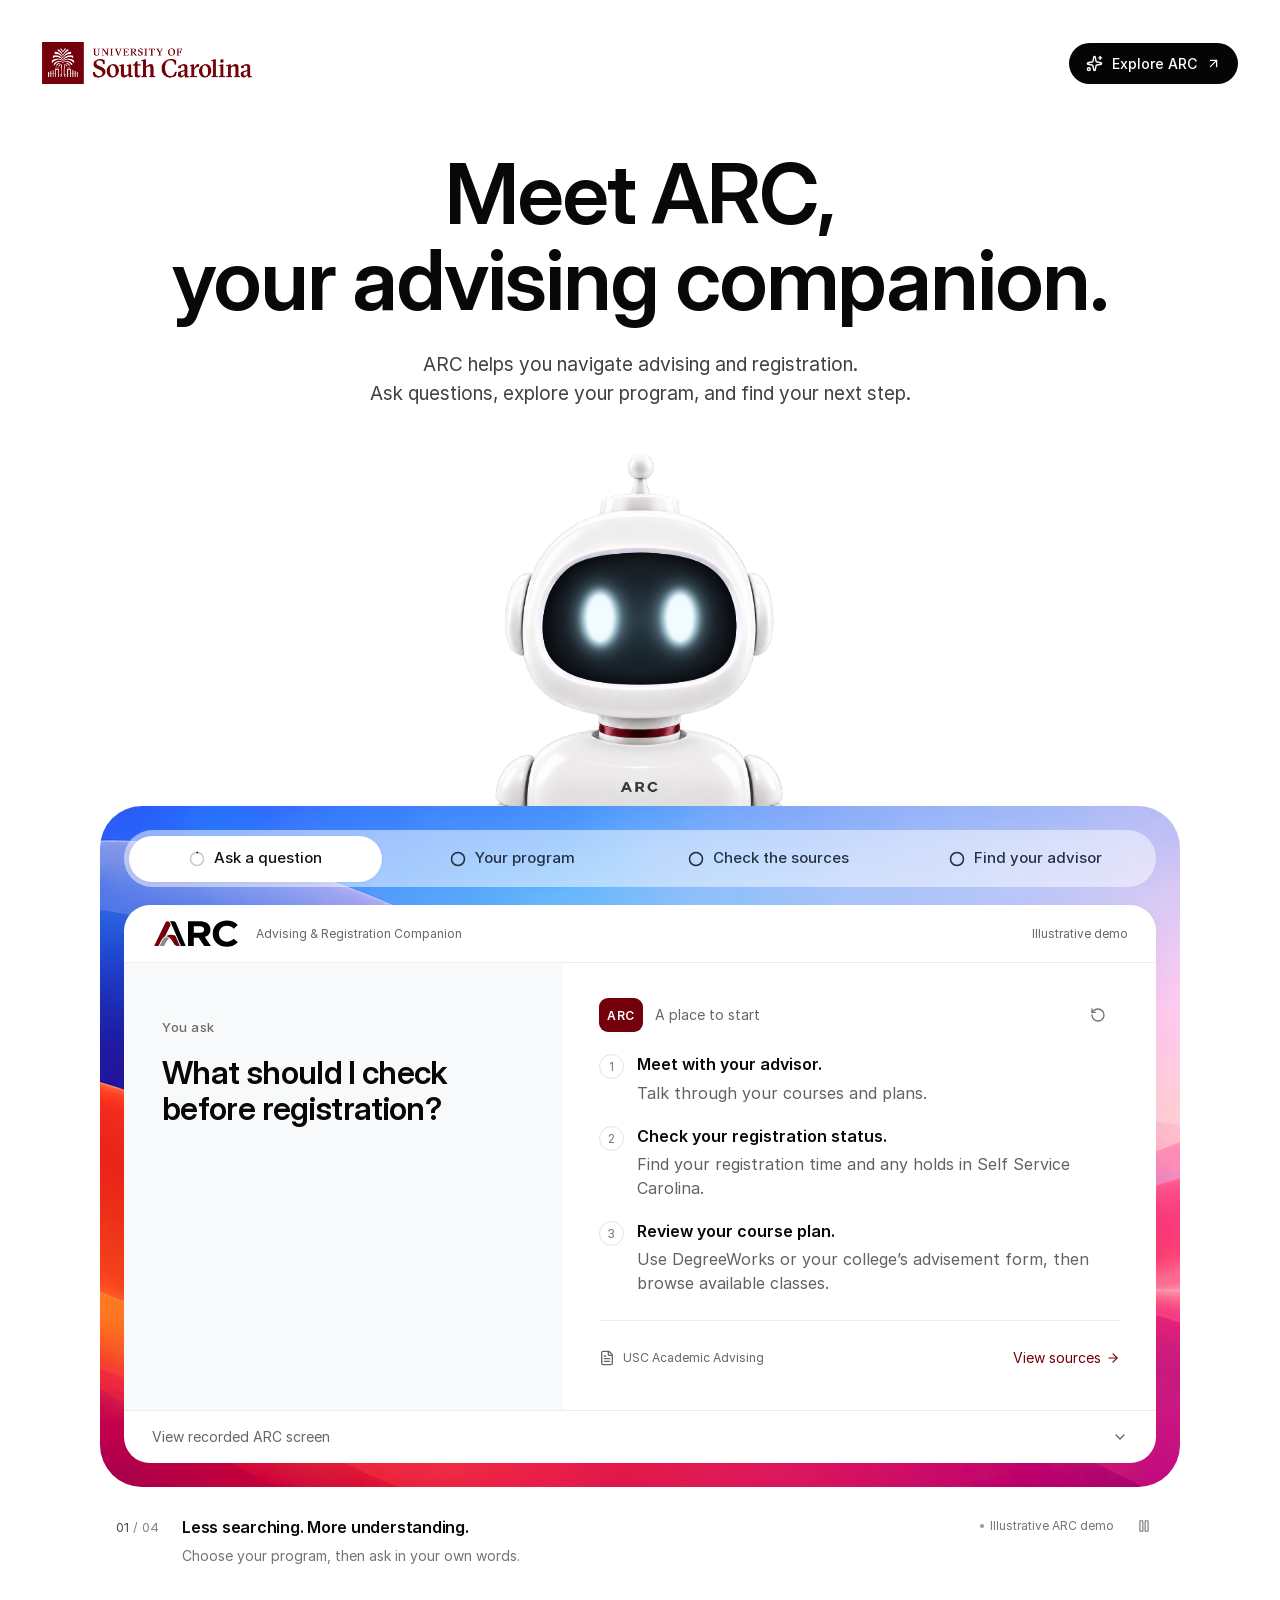
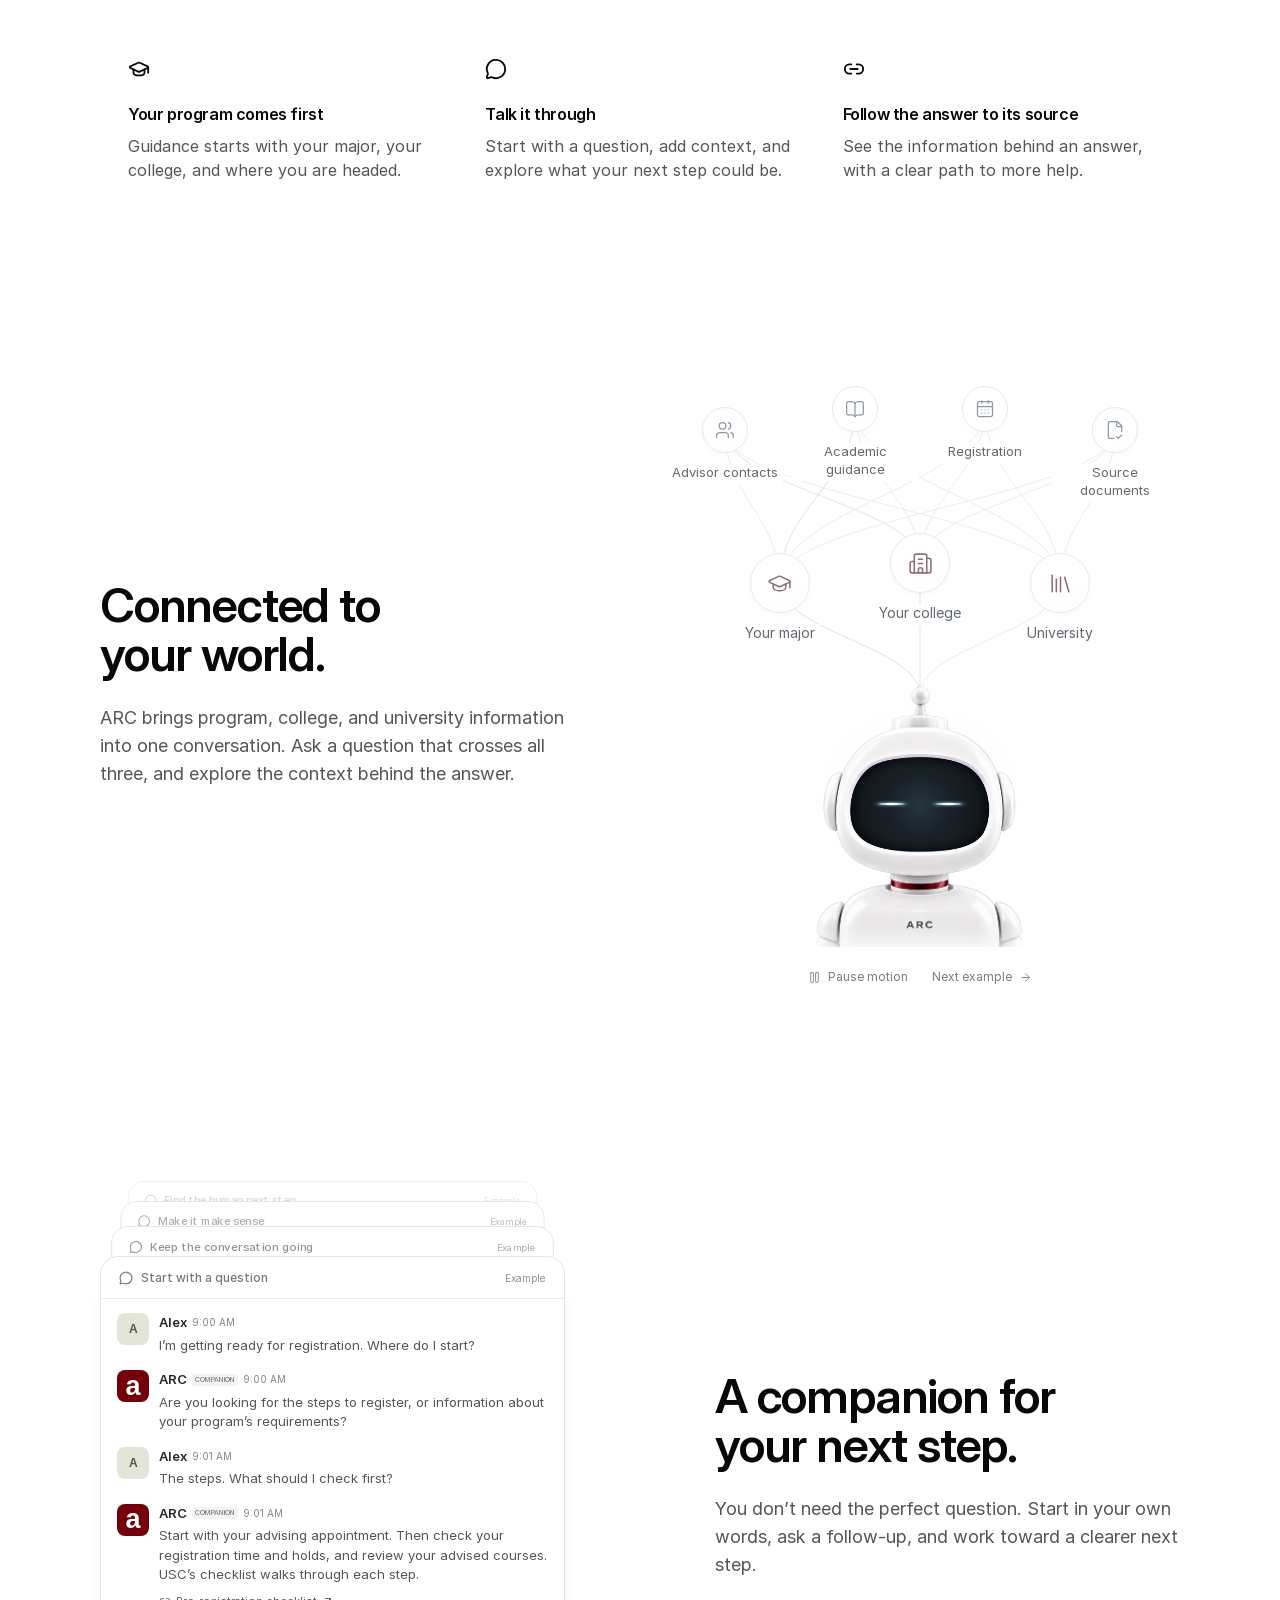
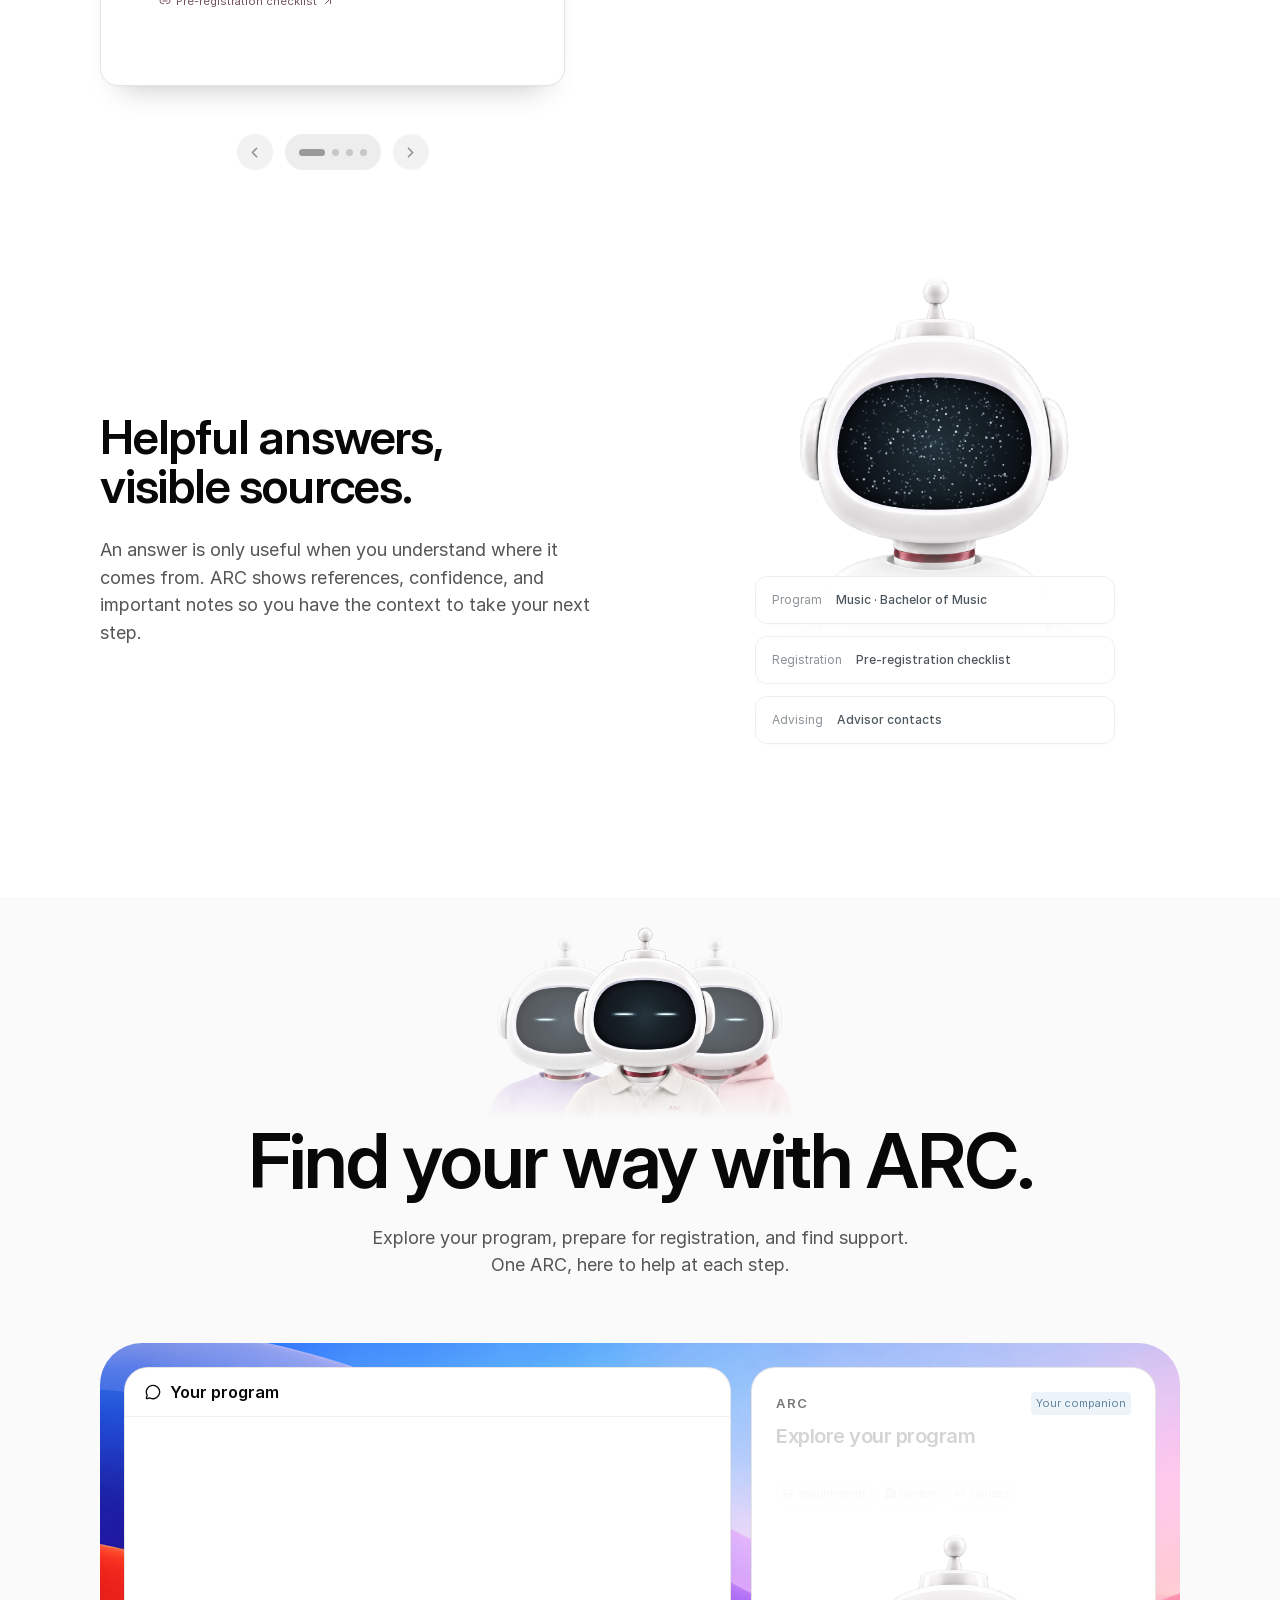
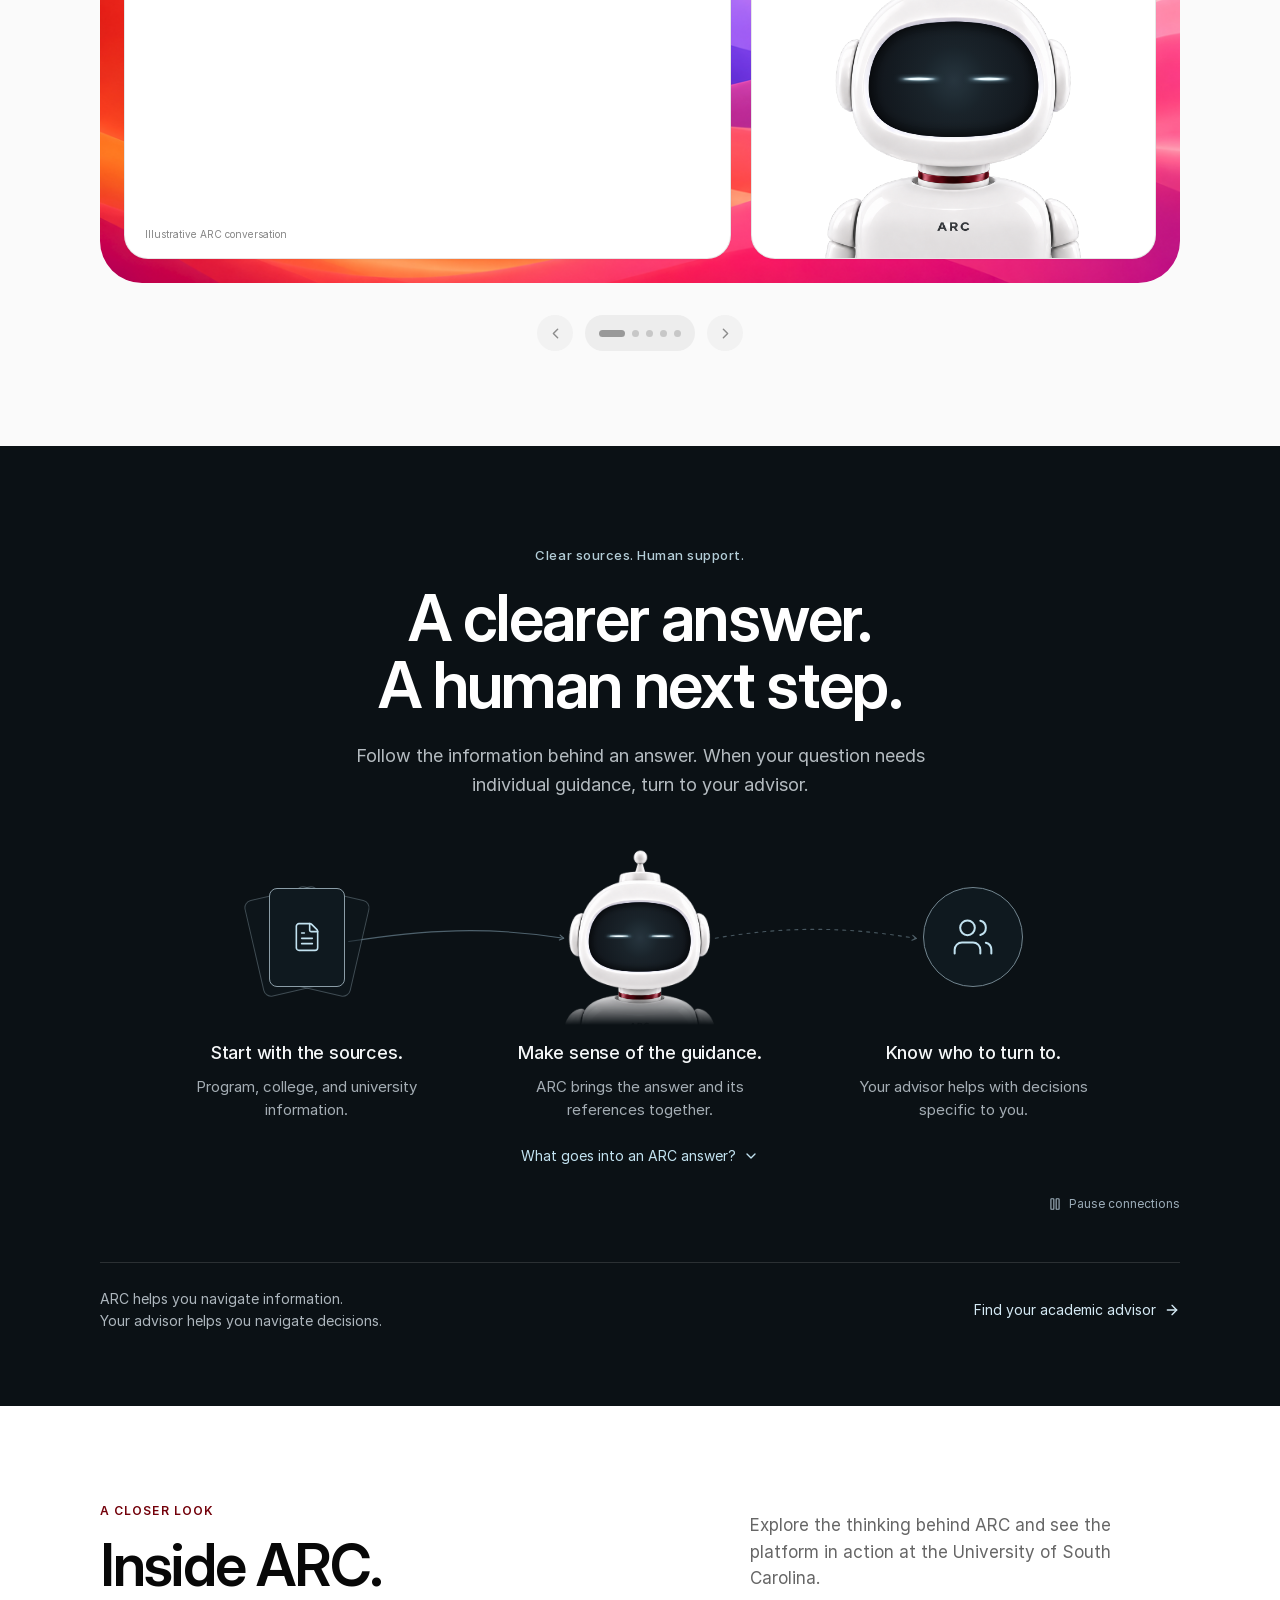
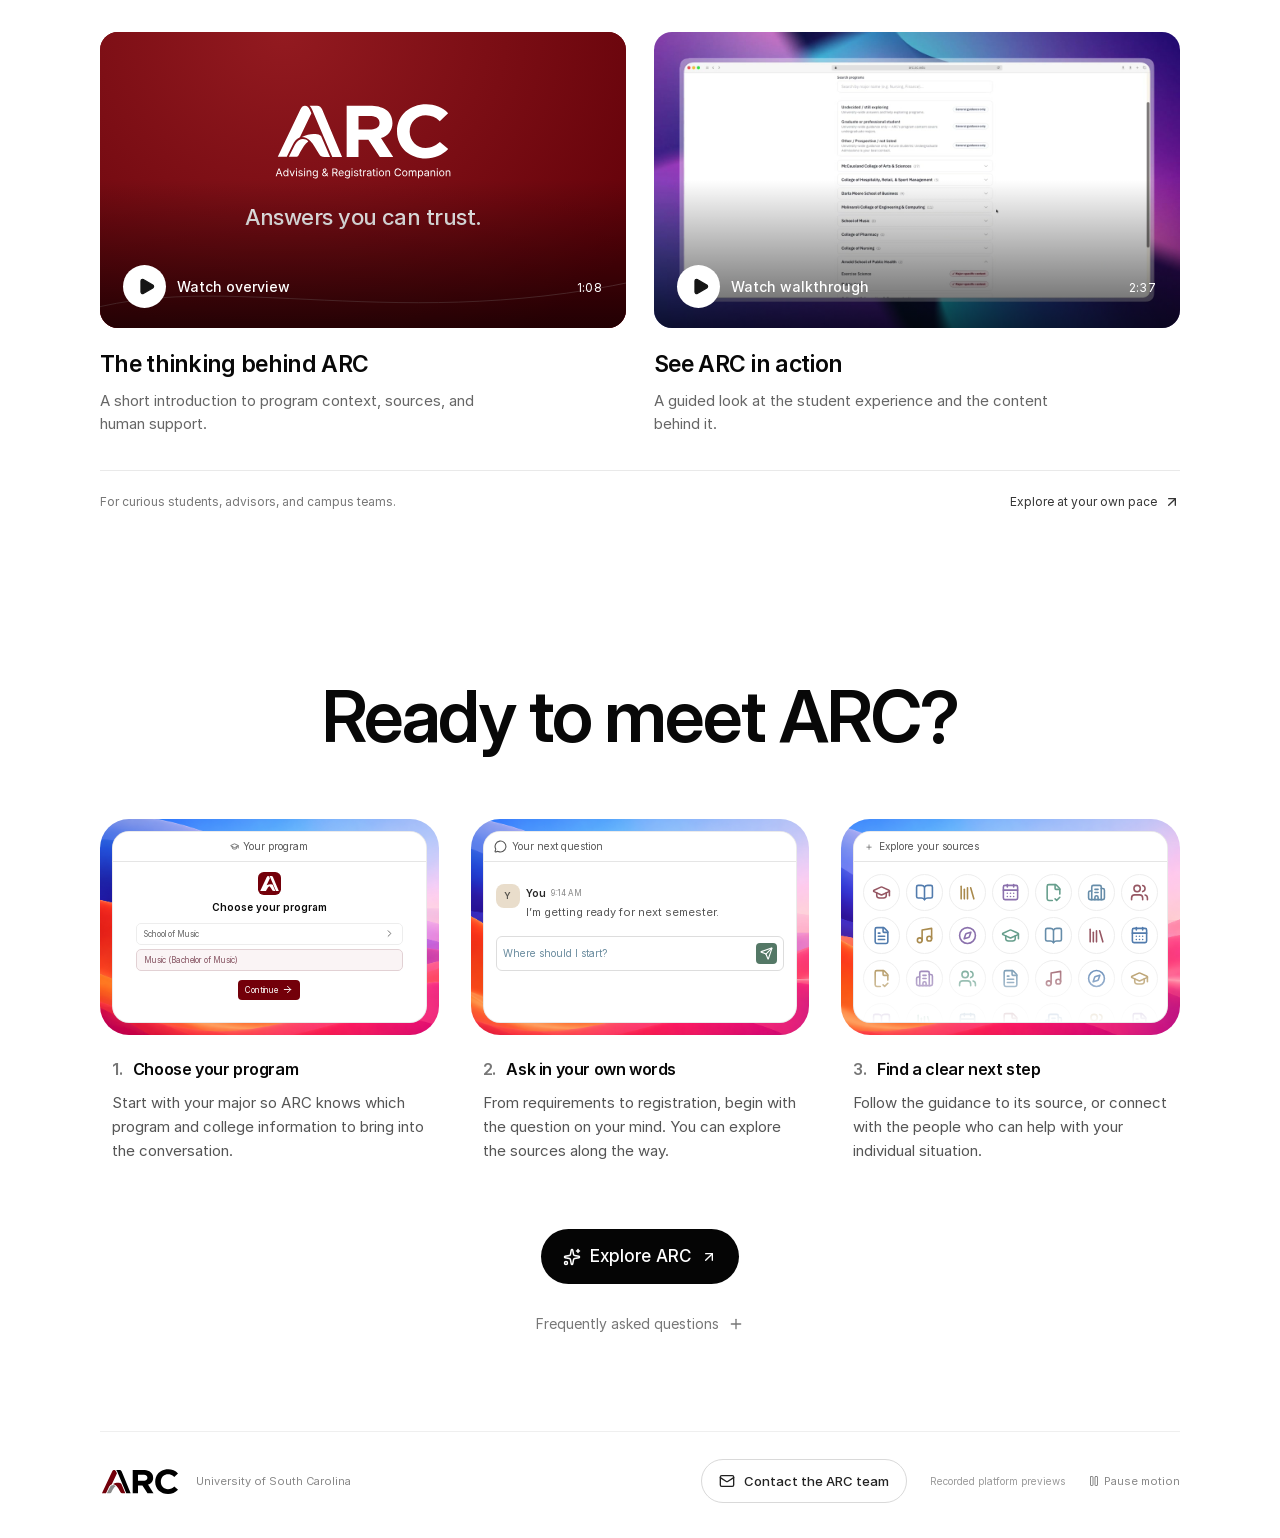
==== commit 427d3a4d: "Add ARC team contact button with tagged recipients" ====
--- a/arc/index.html
+++ b/arc/index.html
@@ -6,10 +6,10 @@
     <meta name="description" content="Meet ARC, the Advising and Registration Companion. Explore program-specific questions, sourced answers, and guidance to the right person." />
     <title>ARC — Your advising companion</title>
     <link rel="icon" type="image/svg+xml" href="/arc/favicon.svg?v=arc-integrated-02" />
-    <script type="module" crossorigin src="/arc/assets/index-CMhcE6cG.js"></script>
-    <link rel="stylesheet" crossorigin href="/arc/assets/index-FXo8MMTa.css">
+    <script type="module" crossorigin src="/arc/assets/index-1wT7m5-x.js"></script>
+    <link rel="stylesheet" crossorigin href="/arc/assets/index-CqxcOLC_.css">
   </head>
   <body>
-    <div id="root"><link rel="preload" as="image" href="/arc/assets/usc-logo-horizontal-garnet.png"/><link rel="preload" as="image" href="/arc/assets/bot-arc.png" fetchPriority="high"/><link rel="preload" as="image" href="/arc/assets/bot-face-shadow.png"/><link rel="preload" as="image" href="/arc/assets/arc-primary-integrated.svg"/><link rel="preload" as="image" href="/arc/assets/avatars/bot-sweater.png"/><link rel="preload" as="image" href="/arc/assets/avatars/bot-hoodie.png"/><link rel="preload" as="image" href="/arc/videos/arc-white.svg"/><link rel="preload" as="image" href="/arc/favicon.svg?v=arc-integrated-02"/><div class="site"><header class="site-header"><a href="#top" class="university-brand" aria-label="ARC home — University of South Carolina"><img src="/arc/assets/usc-logo-horizontal-garnet.png" alt="University of South Carolina logo" width="2988" height="595"/></a><a class="button button-dark" href="#platform" aria-label="Explore ARC" data-arc-event="arc-explore-header" data-arc-event-title="Explore ARC from header"><svg xmlns="http://www.w3.org/2000/svg" width="17" height="17" viewBox="0 0 24 24" fill="none" stroke="currentColor" stroke-width="2" stroke-linecap="round" stroke-linejoin="round" class="lucide lucide-sparkles" aria-hidden="true"><path d="M11.017 2.814a1 1 0 0 1 1.966 0l1.051 5.558a2 2 0 0 0 1.594 1.594l5.558 1.051a1 1 0 0 1 0 1.966l-5.558 1.051a2 2 0 0 0-1.594 1.594l-1.051 5.558a1 1 0 0 1-1.966 0l-1.051-5.558a2 2 0 0 0-1.594-1.594l-5.558-1.051a1 1 0 0 1 0-1.966l5.558-1.051a2 2 0 0 0 1.594-1.594z"></path><path d="M20 2v4"></path><path d="M22 4h-4"></path><circle cx="4" cy="20" r="2"></circle></svg><span class="header-cta-label">Explore ARC</span><svg xmlns="http://www.w3.org/2000/svg" width="15" height="15" viewBox="0 0 24 24" fill="none" stroke="currentColor" stroke-width="2" stroke-linecap="round" stroke-linejoin="round" class="lucide lucide-arrow-up-right" aria-hidden="true"><path d="M7 7h10v10"></path><path d="M7 17 17 7"></path></svg></a></header><main id="top"><section class="hero"><h1 style="opacity:0;transform:translateY(12px)">Meet ARC,<br/>your advising companion.</h1><p style="opacity:0;transform:translateY(10px)">ARC helps you navigate advising and registration.<br class="desktop-break"/> Ask questions, explore your program, and find your next step.</p><div class="hero-robot-wrap"><div class="robot hero-robot" aria-label="Animated ARC companion" role="img"><img class="robot-body" src="/arc/assets/bot-arc.png" alt="" width="1024" height="1024" fetchPriority="high" loading="eager"/><div class="robot-face-mask"><div class="robot-screen "></div><div class="robot-eyes" style="transform:none"><span class="robot-eye"></span><span class="robot-eye"></span></div></div><img class="robot-shadow" src="/arc/assets/bot-face-shadow.png" alt="" width="1024" height="1024" loading="eager"/></div></div></section><section id="platform" class="student-demo container" aria-label="Explore the ARC demo"><div data-orientation="horizontal" data-activation-direction="none" data-slot="tabs" class="group/tabs flex gap-2 data-horizontal:flex-col student-demo-frame wallpaper"><div data-orientation="horizontal" data-activation-direction="none" role="tablist" data-slot="tabs-list" data-variant="default" aria-label="Explore ARC" class="group/tabs-list inline-flex w-fit items-center justify-center rounded-lg p-[3px] text-muted-foreground group-data-horizontal/tabs:h-8 group-data-vertical/tabs:h-fit group-data-vertical/tabs:flex-col data-[variant=line]:rounded-none bg-muted student-demo-tabs"><button type="button" data-active="" data-orientation="horizontal" data-activation-direction="none" aria-disabled="false" tabindex="-1" role="tab" aria-selected="true" id="preview-tab-answer" data-composite-item-active="" data-slot="tabs-trigger" data-arc-event="arc-demo-answer-select" data-arc-event-title="Select ARC demo: Ask a question" class="relative inline-flex h-[calc(100%-1px)] flex-1 items-center justify-center gap-1.5 rounded-md border border-transparent px-1.5 py-0.5 text-sm font-medium whitespace-nowrap text-foreground/60 transition-all group-data-vertical/tabs:w-full group-data-vertical/tabs:justify-start hover:text-foreground focus-visible:border-ring focus-visible:ring-[3px] focus-visible:ring-ring/50 focus-visible:outline-1 focus-visible:outline-ring disabled:pointer-events-none disabled:opacity-50 has-data-[icon=inline-end]:pr-1 has-data-[icon=inline-start]:pl-1 aria-disabled:pointer-events-none aria-disabled:opacity-50 dark:text-muted-foreground dark:hover:text-foreground group-data-[variant=default]/tabs-list:data-active:shadow-sm group-data-[variant=line]/tabs-list:data-active:shadow-none [&amp;_svg]:pointer-events-none [&amp;_svg]:shrink-0 [&amp;_svg:not([class*=&#x27;size-&#x27;])]:size-4 group-data-[variant=line]/tabs-list:bg-transparent group-data-[variant=line]/tabs-list:data-active:bg-transparent dark:group-data-[variant=line]/tabs-list:data-active:border-transparent dark:group-data-[variant=line]/tabs-list:data-active:bg-transparent data-active:bg-background data-active:text-foreground dark:data-active:border-input dark:data-active:bg-input/30 dark:data-active:text-foreground after:absolute after:bg-foreground after:opacity-0 after:transition-opacity group-data-horizontal/tabs:after:inset-x-0 group-data-horizontal/tabs:after:bottom-[-5px] group-data-horizontal/tabs:after:h-0.5 group-data-vertical/tabs:after:inset-y-0 group-data-vertical/tabs:after:-right-1 group-data-vertical/tabs:after:w-0.5 group-data-[variant=line]/tabs-list:data-active:after:opacity-100 student-demo-tab"><span class="student-demo-pill"></span><span class="student-tab-label"><svg class="demo-countdown" viewBox="0 0 18 18" aria-hidden="true"><circle cx="9" cy="9" r="6.5"></circle><circle cx="9" cy="9" r="6.5" pathLength="1" stroke-dashoffset="0" stroke-dasharray="0 1"></circle></svg>Ask a question</span></button><button type="button" data-orientation="horizontal" data-activation-direction="none" aria-disabled="false" tabindex="-1" role="tab" aria-selected="false" id="preview-tab-program" data-slot="tabs-trigger" data-arc-event="arc-demo-program-select" data-arc-event-title="Select ARC demo: Your program" class="relative inline-flex h-[calc(100%-1px)] flex-1 items-center justify-center gap-1.5 rounded-md border border-transparent px-1.5 py-0.5 text-sm font-medium whitespace-nowrap text-foreground/60 transition-all group-data-vertical/tabs:w-full group-data-vertical/tabs:justify-start hover:text-foreground focus-visible:border-ring focus-visible:ring-[3px] focus-visible:ring-ring/50 focus-visible:outline-1 focus-visible:outline-ring disabled:pointer-events-none disabled:opacity-50 has-data-[icon=inline-end]:pr-1 has-data-[icon=inline-start]:pl-1 aria-disabled:pointer-events-none aria-disabled:opacity-50 dark:text-muted-foreground dark:hover:text-foreground group-data-[variant=default]/tabs-list:data-active:shadow-sm group-data-[variant=line]/tabs-list:data-active:shadow-none [&amp;_svg]:pointer-events-none [&amp;_svg]:shrink-0 [&amp;_svg:not([class*=&#x27;size-&#x27;])]:size-4 group-data-[variant=line]/tabs-list:bg-transparent group-data-[variant=line]/tabs-list:data-active:bg-transparent dark:group-data-[variant=line]/tabs-list:data-active:border-transparent dark:group-data-[variant=line]/tabs-list:data-active:bg-transparent data-active:bg-background data-active:text-foreground dark:data-active:border-input dark:data-active:bg-input/30 dark:data-active:text-foreground after:absolute after:bg-foreground after:opacity-0 after:transition-opacity group-data-horizontal/tabs:after:inset-x-0 group-data-horizontal/tabs:after:bottom-[-5px] group-data-horizontal/tabs:after:h-0.5 group-data-vertical/tabs:after:inset-y-0 group-data-vertical/tabs:after:-right-1 group-data-vertical/tabs:after:w-0.5 group-data-[variant=line]/tabs-list:data-active:after:opacity-100 student-demo-tab"><span class="student-tab-label"><svg class="demo-countdown" viewBox="0 0 18 18" aria-hidden="true"><circle cx="9" cy="9" r="6.5"></circle><circle cx="9" cy="9" r="6.5" style="path-length:0"></circle></svg>Your program</span></button><button type="button" data-orientation="horizontal" data-activation-direction="none" aria-disabled="false" tabindex="-1" role="tab" aria-selected="false" id="preview-tab-sources" data-slot="tabs-trigger" data-arc-event="arc-demo-sources-select" data-arc-event-title="Select ARC demo: Check the sources" class="relative inline-flex h-[calc(100%-1px)] flex-1 items-center justify-center gap-1.5 rounded-md border border-transparent px-1.5 py-0.5 text-sm font-medium whitespace-nowrap text-foreground/60 transition-all group-data-vertical/tabs:w-full group-data-vertical/tabs:justify-start hover:text-foreground focus-visible:border-ring focus-visible:ring-[3px] focus-visible:ring-ring/50 focus-visible:outline-1 focus-visible:outline-ring disabled:pointer-events-none disabled:opacity-50 has-data-[icon=inline-end]:pr-1 has-data-[icon=inline-start]:pl-1 aria-disabled:pointer-events-none aria-disabled:opacity-50 dark:text-muted-foreground dark:hover:text-foreground group-data-[variant=default]/tabs-list:data-active:shadow-sm group-data-[variant=line]/tabs-list:data-active:shadow-none [&amp;_svg]:pointer-events-none [&amp;_svg]:shrink-0 [&amp;_svg:not([class*=&#x27;size-&#x27;])]:size-4 group-data-[variant=line]/tabs-list:bg-transparent group-data-[variant=line]/tabs-list:data-active:bg-transparent dark:group-data-[variant=line]/tabs-list:data-active:border-transparent dark:group-data-[variant=line]/tabs-list:data-active:bg-transparent data-active:bg-background data-active:text-foreground dark:data-active:border-input dark:data-active:bg-input/30 dark:data-active:text-foreground after:absolute after:bg-foreground after:opacity-0 after:transition-opacity group-data-horizontal/tabs:after:inset-x-0 group-data-horizontal/tabs:after:bottom-[-5px] group-data-horizontal/tabs:after:h-0.5 group-data-vertical/tabs:after:inset-y-0 group-data-vertical/tabs:after:-right-1 group-data-vertical/tabs:after:w-0.5 group-data-[variant=line]/tabs-list:data-active:after:opacity-100 student-demo-tab"><span class="student-tab-label"><svg class="demo-countdown" viewBox="0 0 18 18" aria-hidden="true"><circle cx="9" cy="9" r="6.5"></circle><circle cx="9" cy="9" r="6.5" style="path-length:0"></circle></svg>Check the sources</span></button><button type="button" data-orientation="horizontal" data-activation-direction="none" aria-disabled="false" tabindex="-1" role="tab" aria-selected="false" id="preview-tab-advisor" data-slot="tabs-trigger" data-arc-event="arc-demo-advisor-select" data-arc-event-title="Select ARC demo: Find your advisor" class="relative inline-flex h-[calc(100%-1px)] flex-1 items-center justify-center gap-1.5 rounded-md border border-transparent px-1.5 py-0.5 text-sm font-medium whitespace-nowrap text-foreground/60 transition-all group-data-vertical/tabs:w-full group-data-vertical/tabs:justify-start hover:text-foreground focus-visible:border-ring focus-visible:ring-[3px] focus-visible:ring-ring/50 focus-visible:outline-1 focus-visible:outline-ring disabled:pointer-events-none disabled:opacity-50 has-data-[icon=inline-end]:pr-1 has-data-[icon=inline-start]:pl-1 aria-disabled:pointer-events-none aria-disabled:opacity-50 dark:text-muted-foreground dark:hover:text-foreground group-data-[variant=default]/tabs-list:data-active:shadow-sm group-data-[variant=line]/tabs-list:data-active:shadow-none [&amp;_svg]:pointer-events-none [&amp;_svg]:shrink-0 [&amp;_svg:not([class*=&#x27;size-&#x27;])]:size-4 group-data-[variant=line]/tabs-list:bg-transparent group-data-[variant=line]/tabs-list:data-active:bg-transparent dark:group-data-[variant=line]/tabs-list:data-active:border-transparent dark:group-data-[variant=line]/tabs-list:data-active:bg-transparent data-active:bg-background data-active:text-foreground dark:data-active:border-input dark:data-active:bg-input/30 dark:data-active:text-foreground after:absolute after:bg-foreground after:opacity-0 after:transition-opacity group-data-horizontal/tabs:after:inset-x-0 group-data-horizontal/tabs:after:bottom-[-5px] group-data-horizontal/tabs:after:h-0.5 group-data-vertical/tabs:after:inset-y-0 group-data-vertical/tabs:after:-right-1 group-data-vertical/tabs:after:w-0.5 group-data-[variant=line]/tabs-list:data-active:after:opacity-100 student-demo-tab"><span class="student-tab-label"><svg class="demo-countdown" viewBox="0 0 18 18" aria-hidden="true"><circle cx="9" cy="9" r="6.5"></circle><circle cx="9" cy="9" r="6.5" style="path-length:0"></circle></svg>Find your advisor</span></button></div><div class="student-demo-window"><div class="student-demo-bar"><div class="student-demo-identity"><img class="student-demo-logo" src="/arc/assets/arc-primary-integrated.svg" alt="ARC — Advising and Registration Companion" width="330.0046082" height="126"/><span class="student-demo-descriptor" aria-hidden="true">Advising &amp; Registration Companion</span></div><span>Illustrative demo</span></div><div class="student-demo-panels"><div data-orientation="horizontal" data-activation-direction="none" id="base-ui-_R_6ia_" role="tabpanel" tabindex="0" data-index="-1" data-slot="tabs-content" aria-hidden="false" class="flex-1 text-sm outline-none student-demo-panel"><div class="demo-pane-content" style="opacity:0;transform:translateY(5px)"><div class="answer-example"><div class="student-question"><span>You ask</span><h2>What should I check<br class="desktop-break"/> before registration?</h2></div><div class="example-answer" aria-busy="false"><div class="answer-byline"><span class="mini-arc">ARC</span><span>A place to start</span><button type="button" class="replay-answer" aria-disabled="false" aria-label="Replay the example answer"><svg xmlns="http://www.w3.org/2000/svg" width="16" height="16" viewBox="0 0 24 24" fill="none" stroke="currentColor" stroke-width="2" stroke-linecap="round" stroke-linejoin="round" class="lucide lucide-rotate-ccw" aria-hidden="true"><path d="M3 12a9 9 0 1 0 9-9 9.75 9.75 0 0 0-6.74 2.74L3 8"></path><path d="M3 3v5h5"></path></svg></button></div><div class="answer-content"><ol class="registration-checks"><li aria-hidden="false" style="opacity:1;transform:none"><span>1</span><div><strong>Meet with your advisor.</strong><p>Talk through your courses and plans.</p></div></li><li aria-hidden="false" style="opacity:1;transform:none"><span>2</span><div><strong>Check your registration status.</strong><p>Find your registration time and any holds in Self Service Carolina.</p></div></li><li aria-hidden="false" style="opacity:1;transform:none"><span>3</span><div><strong>Review your course plan.</strong><p>Use DegreeWorks or your college’s advisement form, then browse available classes.</p></div></li></ol><div class="answer-source"><svg xmlns="http://www.w3.org/2000/svg" width="16" height="16" viewBox="0 0 24 24" fill="none" stroke="currentColor" stroke-width="2" stroke-linecap="round" stroke-linejoin="round" class="lucide lucide-file-text" aria-hidden="true"><path d="M6 22a2 2 0 0 1-2-2V4a2 2 0 0 1 2-2h8a2.4 2.4 0 0 1 1.704.706l3.588 3.588A2.4 2.4 0 0 1 20 8v12a2 2 0 0 1-2 2z"></path><path d="M14 2v5a1 1 0 0 0 1 1h5"></path><path d="M10 9H8"></path><path d="M16 13H8"></path><path d="M16 17H8"></path></svg><span>USC Academic Advising</span><button type="button">View sources <svg xmlns="http://www.w3.org/2000/svg" width="14" height="14" viewBox="0 0 24 24" fill="none" stroke="currentColor" stroke-width="2" stroke-linecap="round" stroke-linejoin="round" class="lucide lucide-arrow-right" aria-hidden="true"><path d="M5 12h14"></path><path d="m12 5 7 7-7 7"></path></svg></button></div></div><output class="sr-only">Example answer ready: meet with your advisor, check registration status, and review your course plan.</output></div></div></div><details class="recorded-screen"><summary data-arc-event="arc-recorded-answer-toggle" data-arc-event-title="Toggle recorded ARC screen: Ask a question"><span>View recorded ARC screen</span><svg xmlns="http://www.w3.org/2000/svg" width="16" height="16" viewBox="0 0 24 24" fill="none" stroke="currentColor" stroke-width="2" stroke-linecap="round" stroke-linejoin="round" class="lucide lucide-chevron-down" aria-hidden="true"><path d="m6 9 6 6 6-6"></path></svg></summary><div class="recorded-screen-content"><p>The recorded ARC answer includes guidance, confidence, and important notes.</p><a href="/arc/assets/answer.png" target="_blank" rel="noreferrer" class="text-link">Open full-size screen<svg xmlns="http://www.w3.org/2000/svg" width="16" height="16" viewBox="0 0 24 24" fill="none" stroke="currentColor" stroke-width="2" stroke-linecap="round" stroke-linejoin="round" class="lucide lucide-arrow-up-right" aria-hidden="true"><path d="M7 7h10v10"></path><path d="M7 17 17 7"></path></svg><span class="sr-only"> (opens in a new tab)</span></a><img src="/arc/assets/answer.png" width="960" height="540" alt="The recorded ARC answer includes guidance, confidence, and important notes." loading="lazy"/><p class="demo-footnote">Recorded product preview. Policy text in the recording may have changed; use current university sources for guidance.</p></div></details></div><div data-hidden="" data-orientation="horizontal" data-activation-direction="none" hidden="" id="base-ui-_R_aia_" role="tabpanel" tabindex="-1" inert="" data-index="-1" data-slot="tabs-content" aria-hidden="true" class="flex-1 text-sm outline-none student-demo-panel"><div class="demo-pane-content" style="opacity:0;transform:translateY(5px)"><div class="program-example demo-inner"><span class="demo-eyebrow">Your context</span><h2>Start with your program.</h2><p class="demo-description">Your major gives ARC a starting point for the information you need.</p><div class="selected-program"><svg xmlns="http://www.w3.org/2000/svg" width="26" height="26" viewBox="0 0 24 24" fill="none" stroke="currentColor" stroke-width="2" stroke-linecap="round" stroke-linejoin="round" class="lucide lucide-graduation-cap" aria-hidden="true"><path d="M21.42 10.922a1 1 0 0 0-.019-1.838L12.83 5.18a2 2 0 0 0-1.66 0L2.6 9.08a1 1 0 0 0 0 1.832l8.57 3.908a2 2 0 0 0 1.66 0z"></path><path d="M22 10v6"></path><path d="M6 12.5V16a6 3 0 0 0 12 0v-3.5"></path></svg><div><span>School of Music</span><strong>Music · Bachelor of Music</strong></div><svg xmlns="http://www.w3.org/2000/svg" width="20" height="20" viewBox="0 0 24 24" fill="none" stroke="currentColor" stroke-width="2" stroke-linecap="round" stroke-linejoin="round" class="lucide lucide-check" aria-hidden="true"><path d="M20 6 9 17l-5-5"></path></svg></div><div class="program-context"><span><svg xmlns="http://www.w3.org/2000/svg" width="17" height="17" viewBox="0 0 24 24" fill="none" stroke="currentColor" stroke-width="2" stroke-linecap="round" stroke-linejoin="round" class="lucide lucide-book-open" aria-hidden="true"><path d="M12 5v16"></path><path d="M20.001 19A2 2 0 0022 17V5a2 2 0 00-1.999-2L16 3.002A5 5 0 0012 5a5 5 0 00-4-2H4a2 2 0 00-2 2v12a2 2 0 001.999 2H8a5 5 0 014 2 5 5 0 014-2z"></path></svg> Your major</span><span><svg xmlns="http://www.w3.org/2000/svg" width="17" height="17" viewBox="0 0 24 24" fill="none" stroke="currentColor" stroke-width="2" stroke-linecap="round" stroke-linejoin="round" class="lucide lucide-graduation-cap" aria-hidden="true"><path d="M21.42 10.922a1 1 0 0 0-.019-1.838L12.83 5.18a2 2 0 0 0-1.66 0L2.6 9.08a1 1 0 0 0 0 1.832l8.57 3.908a2 2 0 0 0 1.66 0z"></path><path d="M22 10v6"></path><path d="M6 12.5V16a6 3 0 0 0 12 0v-3.5"></path></svg> Your college</span><span><svg xmlns="http://www.w3.org/2000/svg" width="17" height="17" viewBox="0 0 24 24" fill="none" stroke="currentColor" stroke-width="2" stroke-linecap="round" stroke-linejoin="round" class="lucide lucide-file-text" aria-hidden="true"><path d="M6 22a2 2 0 0 1-2-2V4a2 2 0 0 1 2-2h8a2.4 2.4 0 0 1 1.704.706l3.588 3.588A2.4 2.4 0 0 1 20 8v12a2 2 0 0 1-2 2z"></path><path d="M14 2v5a1 1 0 0 0 1 1h5"></path><path d="M10 9H8"></path><path d="M16 13H8"></path><path d="M16 17H8"></path></svg> University guidance</span></div><button type="button" class="button button-dark">Continue with this example <svg xmlns="http://www.w3.org/2000/svg" width="16" height="16" viewBox="0 0 24 24" fill="none" stroke="currentColor" stroke-width="2" stroke-linecap="round" stroke-linejoin="round" class="lucide lucide-arrow-right" aria-hidden="true"><path d="M5 12h14"></path><path d="m12 5 7 7-7 7"></path></svg></button><p class="demo-footnote">Example program from the recorded ARC demo.</p></div></div><details class="recorded-screen"><summary data-arc-event="arc-recorded-program-toggle" data-arc-event-title="Toggle recorded ARC screen: Your program"><span>View recorded ARC screen</span><svg xmlns="http://www.w3.org/2000/svg" width="16" height="16" viewBox="0 0 24 24" fill="none" stroke="currentColor" stroke-width="2" stroke-linecap="round" stroke-linejoin="round" class="lucide lucide-chevron-down" aria-hidden="true"><path d="m6 9 6 6 6-6"></path></svg></summary><div class="recorded-screen-content"><p>The program picker gives the conversation its major and college context.</p><a href="/arc/assets/program.png" target="_blank" rel="noreferrer" class="text-link">Open full-size screen<svg xmlns="http://www.w3.org/2000/svg" width="16" height="16" viewBox="0 0 24 24" fill="none" stroke="currentColor" stroke-width="2" stroke-linecap="round" stroke-linejoin="round" class="lucide lucide-arrow-up-right" aria-hidden="true"><path d="M7 7h10v10"></path><path d="M7 17 17 7"></path></svg><span class="sr-only"> (opens in a new tab)</span></a><img src="/arc/assets/program.png" width="960" height="540" alt="The program picker gives the conversation its major and college context." loading="lazy"/><p class="demo-footnote">Recorded product preview. Policy text in the recording may have changed; use current university sources for guidance.</p></div></details></div><div data-hidden="" data-orientation="horizontal" data-activation-direction="none" hidden="" id="base-ui-_R_eia_" role="tabpanel" tabindex="-1" inert="" data-index="-1" data-slot="tabs-content" aria-hidden="true" class="flex-1 text-sm outline-none student-demo-panel"><div class="demo-pane-content" style="opacity:0;transform:translateY(5px)"><div class="sources-example demo-inner"><span class="demo-eyebrow">Behind the answer</span><h2>See where the guidance comes from.</h2><p class="demo-description">Open the university guidance behind this registration example.</p><div class="source-documents"><a href="https://sc.edu/about/offices_and_divisions/advising/student_advising_resources/registration_resources/pre_registration/" target="_blank" rel="noreferrer" class="source-document"><svg xmlns="http://www.w3.org/2000/svg" width="23" height="23" viewBox="0 0 24 24" fill="none" stroke="currentColor" stroke-width="2" stroke-linecap="round" stroke-linejoin="round" class="lucide lucide-file-text" aria-hidden="true"><path d="M6 22a2 2 0 0 1-2-2V4a2 2 0 0 1 2-2h8a2.4 2.4 0 0 1 1.704.706l3.588 3.588A2.4 2.4 0 0 1 20 8v12a2 2 0 0 1-2 2z"></path><path d="M14 2v5a1 1 0 0 0 1 1h5"></path><path d="M10 9H8"></path><path d="M16 13H8"></path><path d="M16 17H8"></path></svg><span><strong>Pre-registration checklist</strong><small>Academic Advising · Advisor meeting, holds, and course planning</small></span><svg xmlns="http://www.w3.org/2000/svg" width="16" height="16" viewBox="0 0 24 24" fill="none" stroke="currentColor" stroke-width="2" stroke-linecap="round" stroke-linejoin="round" class="lucide lucide-arrow-up-right" aria-hidden="true"><path d="M7 7h10v10"></path><path d="M7 17 17 7"></path></svg><span class="sr-only"> (opens in a new tab)</span></a><a href="https://www.sc.edu/about/offices_and_divisions/registrar/registration/" target="_blank" rel="noreferrer" class="source-document"><svg xmlns="http://www.w3.org/2000/svg" width="23" height="23" viewBox="0 0 24 24" fill="none" stroke="currentColor" stroke-width="2" stroke-linecap="round" stroke-linejoin="round" class="lucide lucide-book-open" aria-hidden="true"><path d="M12 5v16"></path><path d="M20.001 19A2 2 0 0022 17V5a2 2 0 00-1.999-2L16 3.002A5 5 0 0012 5a5 5 0 00-4-2H4a2 2 0 00-2 2v12a2 2 0 001.999 2H8a5 5 0 014 2 5 5 0 014-2z"></path></svg><span><strong>Registration guidance</strong><small>University Registrar · Registration status and class information</small></span><svg xmlns="http://www.w3.org/2000/svg" width="16" height="16" viewBox="0 0 24 24" fill="none" stroke="currentColor" stroke-width="2" stroke-linecap="round" stroke-linejoin="round" class="lucide lucide-arrow-up-right" aria-hidden="true"><path d="M7 7h10v10"></path><path d="M7 17 17 7"></path></svg><span class="sr-only"> (opens in a new tab)</span></a></div><p class="demo-footnote">This example summarizes official guidance. Follow the source for the full details.</p></div></div><details class="recorded-screen"><summary data-arc-event="arc-recorded-sources-toggle" data-arc-event-title="Toggle recorded ARC screen: Check the sources"><span>View recorded ARC screen</span><svg xmlns="http://www.w3.org/2000/svg" width="16" height="16" viewBox="0 0 24 24" fill="none" stroke="currentColor" stroke-width="2" stroke-linecap="round" stroke-linejoin="round" class="lucide lucide-chevron-down" aria-hidden="true"><path d="m6 9 6 6 6-6"></path></svg></summary><div class="recorded-screen-content"><p>Numbered source cards let you follow the references behind a recorded answer.</p><a href="/arc/assets/sources.png" target="_blank" rel="noreferrer" class="text-link">Open full-size screen<svg xmlns="http://www.w3.org/2000/svg" width="16" height="16" viewBox="0 0 24 24" fill="none" stroke="currentColor" stroke-width="2" stroke-linecap="round" stroke-linejoin="round" class="lucide lucide-arrow-up-right" aria-hidden="true"><path d="M7 7h10v10"></path><path d="M7 17 17 7"></path></svg><span class="sr-only"> (opens in a new tab)</span></a><img src="/arc/assets/sources.png" width="960" height="540" alt="Numbered source cards let you follow the references behind a recorded answer." loading="lazy"/><p class="demo-footnote">Recorded product preview. Policy text in the recording may have changed; use current university sources for guidance.</p></div></details></div><div data-hidden="" data-orientation="horizontal" data-activation-direction="none" hidden="" id="base-ui-_R_iia_" role="tabpanel" tabindex="-1" inert="" data-index="-1" data-slot="tabs-content" aria-hidden="true" class="flex-1 text-sm outline-none student-demo-panel"><div class="demo-pane-content" style="opacity:0;transform:translateY(5px)"><div class="advisor-example demo-inner"><span class="demo-eyebrow">Your next conversation</span><h2>Some questions need a person.</h2><p class="demo-description">Your advisor helps you apply the guidance to your own courses and plans.</p><div class="advisor-guidance"><span class="advisor-symbol"><svg xmlns="http://www.w3.org/2000/svg" width="26" height="26" viewBox="0 0 24 24" fill="none" stroke="currentColor" stroke-width="2" stroke-linecap="round" stroke-linejoin="round" class="lucide lucide-users" aria-hidden="true"><path d="M16 21v-2a4 4 0 0 0-4-4H6a4 4 0 0 0-4 4v2"></path><path d="M16 3.128a4 4 0 0 1 0 7.744"></path><path d="M22 21v-2a4 4 0 0 0-3-3.87"></path><circle cx="9" cy="7" r="4"></circle></svg></span><div><strong>Find your assigned advisor</strong><p>Check your Student Profile in Self Service Carolina, or the Advising Team card in My Advising Portal.</p><p>If no advisor is listed, contact your college’s Student Services office.</p></div></div><a href="https://sc.edu/about/offices_and_divisions/advising/student_advising_resources/find_your_advisor/" target="_blank" rel="noreferrer" class="button button-dark">Open USC’s advisor guide<svg xmlns="http://www.w3.org/2000/svg" width="16" height="16" viewBox="0 0 24 24" fill="none" stroke="currentColor" stroke-width="2" stroke-linecap="round" stroke-linejoin="round" class="lucide lucide-arrow-up-right" aria-hidden="true"><path d="M7 7h10v10"></path><path d="M7 17 17 7"></path></svg><span class="sr-only"> (opens in a new tab)</span></a></div></div><details class="recorded-screen"><summary data-arc-event="arc-recorded-advisor-toggle" data-arc-event-title="Toggle recorded ARC screen: Find your advisor"><span>View recorded ARC screen</span><svg xmlns="http://www.w3.org/2000/svg" width="16" height="16" viewBox="0 0 24 24" fill="none" stroke="currentColor" stroke-width="2" stroke-linecap="round" stroke-linejoin="round" class="lucide lucide-chevron-down" aria-hidden="true"><path d="m6 9 6 6 6-6"></path></svg></summary><div class="recorded-screen-content"><p>The recorded advisor view shows contact information associated with the selected program.</p><a href="/arc/assets/advisor.png" target="_blank" rel="noreferrer" class="text-link">Open full-size screen<svg xmlns="http://www.w3.org/2000/svg" width="16" height="16" viewBox="0 0 24 24" fill="none" stroke="currentColor" stroke-width="2" stroke-linecap="round" stroke-linejoin="round" class="lucide lucide-arrow-up-right" aria-hidden="true"><path d="M7 7h10v10"></path><path d="M7 17 17 7"></path></svg><span class="sr-only"> (opens in a new tab)</span></a><img src="/arc/assets/advisor.png" width="960" height="540" alt="The recorded advisor view shows contact information associated with the selected program." loading="lazy"/><p class="demo-footnote">Recorded product preview. Policy text in the recording may have changed; use current university sources for guidance.</p></div></details></div></div></div></div><div class="student-demo-caption"><span class="demo-caption-count" aria-label="Preview 1 of 4">01<span> / 04</span></span><div class="demo-caption-copies"><div class="demo-caption-copy" aria-hidden="false" style="opacity:0;transform:translateY(4px)"><h3>Less searching. More understanding.</h3><p>Choose your program, then ask in your own words.</p></div><div class="demo-caption-copy" aria-hidden="true" style="opacity:0;transform:translateY(4px)"><h3>A starting point that’s yours.</h3><p>Choose your program so the conversation starts with your major and college.</p></div><div class="demo-caption-copy" aria-hidden="true" style="opacity:0;transform:translateY(4px)"><h3>See where the answer comes from.</h3><p>Follow the source cards, check the context, and understand what applies to you.</p></div><div class="demo-caption-copy" aria-hidden="true" style="opacity:0;transform:translateY(4px)"><h3>A little guidance goes a long way.</h3><p>When a question needs a person, ARC helps you find the right contact.</p></div></div><div class="demo-caption-meta"><span><i></i>Illustrative ARC demo</span><button type="button" class="demo-playback-toggle" aria-label="Pause demo" aria-pressed="false"><svg xmlns="http://www.w3.org/2000/svg" width="14" height="14" viewBox="0 0 24 24" fill="none" stroke="currentColor" stroke-width="2" stroke-linecap="round" stroke-linejoin="round" class="lucide lucide-pause" aria-hidden="true"><rect x="14" y="3" width="5" height="18" rx="1"></rect><rect x="5" y="3" width="5" height="18" rx="1"></rect></svg></button></div></div></section><div class="benefits container"><div><svg xmlns="http://www.w3.org/2000/svg" width="22" height="22" viewBox="0 0 24 24" fill="none" stroke="currentColor" stroke-width="2" stroke-linecap="round" stroke-linejoin="round" class="lucide lucide-graduation-cap" aria-hidden="true"><path d="M21.42 10.922a1 1 0 0 0-.019-1.838L12.83 5.18a2 2 0 0 0-1.66 0L2.6 9.08a1 1 0 0 0 0 1.832l8.57 3.908a2 2 0 0 0 1.66 0z"></path><path d="M22 10v6"></path><path d="M6 12.5V16a6 3 0 0 0 12 0v-3.5"></path></svg><h3>Your program comes first</h3><p>Guidance starts with your major, your college, and where you are headed.</p></div><div><svg xmlns="http://www.w3.org/2000/svg" width="22" height="22" viewBox="0 0 24 24" fill="none" stroke="currentColor" stroke-width="2" stroke-linecap="round" stroke-linejoin="round" class="lucide lucide-message-circle" aria-hidden="true"><path d="M2.992 16.342a2 2 0 0 1 .094 1.167l-1.065 3.29a1 1 0 0 0 1.236 1.168l3.413-.998a2 2 0 0 1 1.099.092 10 10 0 1 0-4.777-4.719"></path></svg><h3>Talk it through</h3><p>Start with a question, add context, and explore what your next step could be.</p></div><div><svg xmlns="http://www.w3.org/2000/svg" width="22" height="22" viewBox="0 0 24 24" fill="none" stroke="currentColor" stroke-width="2" stroke-linecap="round" stroke-linejoin="round" class="lucide lucide-link2 lucide-link-2" aria-hidden="true"><path d="M9 17H7A5 5 0 0 1 7 7h2"></path><path d="M15 7h2a5 5 0 1 1 0 10h-2"></path><line x1="8" x2="16" y1="12" y2="12"></line></svg><h3>Follow the answer to its source</h3><p>See the information behind an answer, with a clear path to more help.</p></div></div><section id="connected" class="feature-row container connected"><div class="feature-copy"><h2>Connected to<br/>your world.</h2><p>ARC brings program, college, and university information into one conversation. Ask a question that crosses all three, and explore the context behind the answer.</p></div><div class="connected-network" role="group" aria-label="Explore how ARC connects academic information"><div class="network-scene"><svg class="network-lines" role="img" aria-label="Academic information connects through your major, college, and university to ARC. Examples vary between one, two, and all three contexts."><g class="network-idle-paths"></g><g class="network-active-paths"></g><circle class="network-arrival" r="6" opacity="0"></circle></svg><button class="network-node network-information" type="button" data-source="0" aria-pressed="true"><span class="network-orb"><svg xmlns="http://www.w3.org/2000/svg" width="24" height="24" viewBox="0 0 24 24" fill="none" stroke="currentColor" stroke-width="2" stroke-linecap="round" stroke-linejoin="round" class="lucide lucide-users" aria-hidden="true"><path d="M16 21v-2a4 4 0 0 0-4-4H6a4 4 0 0 0-4 4v2"></path><path d="M16 3.128a4 4 0 0 1 0 7.744"></path><path d="M22 21v-2a4 4 0 0 0-3-3.87"></path><circle cx="9" cy="7" r="4"></circle></svg></span><span class="network-label">Advisor contacts</span></button><button class="network-node network-information" type="button" data-source="1" aria-pressed="true"><span class="network-orb"><svg xmlns="http://www.w3.org/2000/svg" width="24" height="24" viewBox="0 0 24 24" fill="none" stroke="currentColor" stroke-width="2" stroke-linecap="round" stroke-linejoin="round" class="lucide lucide-book-open" aria-hidden="true"><path d="M12 5v16"></path><path d="M20.001 19A2 2 0 0022 17V5a2 2 0 00-1.999-2L16 3.002A5 5 0 0012 5a5 5 0 00-4-2H4a2 2 0 00-2 2v12a2 2 0 001.999 2H8a5 5 0 014 2 5 5 0 014-2z"></path></svg></span><span class="network-label">Academic guidance</span></button><button class="network-node network-information" type="button" data-source="2" aria-pressed="false"><span class="network-orb"><svg xmlns="http://www.w3.org/2000/svg" width="24" height="24" viewBox="0 0 24 24" fill="none" stroke="currentColor" stroke-width="2" stroke-linecap="round" stroke-linejoin="round" class="lucide lucide-calendar-days" aria-hidden="true"><path d="M8 2v3"></path><path d="M16 2v3"></path><rect x="3" y="3" width="18" height="18" rx="2"></rect><path d="M3 9h18"></path><path d="M8 13h.01"></path><path d="M12 13h.01"></path><path d="M16 13h.01"></path><path d="M8 17h.01"></path><path d="M12 17h.01"></path><path d="M16 17h.01"></path></svg></span><span class="network-label">Registration</span></button><button class="network-node network-information" type="button" data-source="3" aria-pressed="false"><span class="network-orb"><svg xmlns="http://www.w3.org/2000/svg" width="24" height="24" viewBox="0 0 24 24" fill="none" stroke="currentColor" stroke-width="2" stroke-linecap="round" stroke-linejoin="round" class="lucide lucide-file-check-corner" aria-hidden="true"><path d="M10.5 22H6a2 2 0 0 1-2-2V4a2 2 0 0 1 2-2h8a2.4 2.4 0 0 1 1.706.706l3.588 3.588A2.4 2.4 0 0 1 20 8v6"></path><path d="M14 2v5a1 1 0 0 0 1 1h5"></path><path d="m14 20 2 2 4-4"></path></svg></span><span class="network-label">Source documents</span></button><button class="network-node network-context" type="button" data-context="0" aria-pressed="true"><span class="network-orb"><svg xmlns="http://www.w3.org/2000/svg" width="24" height="24" viewBox="0 0 24 24" fill="none" stroke="currentColor" stroke-width="2" stroke-linecap="round" stroke-linejoin="round" class="lucide lucide-graduation-cap" aria-hidden="true"><path d="M21.42 10.922a1 1 0 0 0-.019-1.838L12.83 5.18a2 2 0 0 0-1.66 0L2.6 9.08a1 1 0 0 0 0 1.832l8.57 3.908a2 2 0 0 0 1.66 0z"></path><path d="M22 10v6"></path><path d="M6 12.5V16a6 3 0 0 0 12 0v-3.5"></path></svg></span><span class="network-label">Your major</span></button><button class="network-node network-context" type="button" data-context="1" aria-pressed="true"><span class="network-orb"><svg xmlns="http://www.w3.org/2000/svg" width="24" height="24" viewBox="0 0 24 24" fill="none" stroke="currentColor" stroke-width="2" stroke-linecap="round" stroke-linejoin="round" class="lucide lucide-building2 lucide-building-2" aria-hidden="true"><path d="M10 12h4"></path><path d="M10 8h4"></path><path d="M14 21v-3a2 2 0 0 0-4 0v3"></path><path d="M6 10H4a2 2 0 0 0-2 2v7a2 2 0 0 0 2 2h16a2 2 0 0 0 2-2V9a2 2 0 0 0-2-2h-2"></path><path d="M6 21V5a2 2 0 0 1 2-2h8a2 2 0 0 1 2 2v16"></path></svg></span><span class="network-label">Your college</span></button><button class="network-node network-context" type="button" data-context="2" aria-pressed="false"><span class="network-orb"><svg xmlns="http://www.w3.org/2000/svg" width="24" height="24" viewBox="0 0 24 24" fill="none" stroke="currentColor" stroke-width="2" stroke-linecap="round" stroke-linejoin="round" class="lucide lucide-library" aria-hidden="true"><path d="m16 6 4 14"></path><path d="M12 6v14"></path><path d="M8 8v12"></path><path d="M4 4v16"></path></svg></span><span class="network-label">University</span></button><div class="network-robot-wrap"><div class="robot network-robot" aria-label="Animated ARC companion" role="img"><img class="robot-body" src="/arc/assets/bot-arc.png" alt="" width="1024" height="1024" loading="lazy"/><div class="robot-face-mask"><div class="robot-screen "></div><div class="robot-eyes" style="transform:none"><span class="robot-eye"></span><span class="robot-eye"></span></div></div><img class="robot-shadow" src="/arc/assets/bot-face-shadow.png" alt="" width="1024" height="1024" loading="lazy"/></div></div></div><div class="network-controls"><button class="network-control" type="button" aria-label="Pause motion in the network"><svg xmlns="http://www.w3.org/2000/svg" width="24" height="24" viewBox="0 0 24 24" fill="none" stroke="currentColor" stroke-width="2" stroke-linecap="round" stroke-linejoin="round" class="lucide lucide-pause" aria-hidden="true"><rect x="14" y="3" width="5" height="18" rx="1"></rect><rect x="5" y="3" width="5" height="18" rx="1"></rect></svg><span>Pause motion</span></button><button class="network-control" type="button"><span>Next example</span><svg xmlns="http://www.w3.org/2000/svg" width="24" height="24" viewBox="0 0 24 24" fill="none" stroke="currentColor" stroke-width="2" stroke-linecap="round" stroke-linejoin="round" class="lucide lucide-arrow-right" aria-hidden="true"><path d="M5 12h14"></path><path d="m12 5 7 7-7 7"></path></svg></button></div><div class="network-announcement sr-only" aria-live="polite"></div></div></section><section class="feature-row container shared"><div class="thread-demo"><div class="thread-deck"><article class="thread-card" aria-hidden="false" style="z-index:10;transform-origin:50% 0%"><div class="thread-header"><svg xmlns="http://www.w3.org/2000/svg" width="14" height="14" viewBox="0 0 24 24" fill="none" stroke="currentColor" stroke-width="2" stroke-linecap="round" stroke-linejoin="round" class="lucide lucide-message-circle" aria-hidden="true"><path d="M2.992 16.342a2 2 0 0 1 .094 1.167l-1.065 3.29a1 1 0 0 0 1.236 1.168l3.413-.998a2 2 0 0 1 1.099.092 10 10 0 1 0-4.777-4.719"></path></svg><strong>Start with a question</strong><span class="thread-example">Example</span></div><div class="thread-messages"><div class="chat-message"><span class="person-avatar" style="background:#e1e6d9">A</span><div><div class="message-byline"><strong>Alex</strong><span>9:00 AM</span></div><p>I’m getting ready for registration. Where do I start?</p></div></div><div class="chat-message"><span class="arc-avatar">a</span><div><div class="message-byline"><strong>ARC</strong><small>COMPANION</small><span>9:00 AM</span></div><p>Are you looking for the steps to register, or information about your program’s requirements?</p></div></div><div class="chat-message"><span class="person-avatar" style="background:#e1e6d9">A</span><div><div class="message-byline"><strong>Alex</strong><span>9:01 AM</span></div><p>The steps. What should I check first?</p></div></div><div class="chat-message"><span class="arc-avatar">a</span><div><div class="message-byline"><strong>ARC</strong><small>COMPANION</small><span>9:01 AM</span></div><p>Start with your advising appointment. Then check your registration time and holds, and review your advised courses. USC’s checklist walks through each step.</p><a class="example-source" href="https://sc.edu/about/offices_and_divisions/advising/student_advising_resources/registration_resources/pre_registration/" target="_blank" rel="noopener noreferrer" tabindex="0" aria-label="Pre-registration checklist (opens in a new tab)"><svg xmlns="http://www.w3.org/2000/svg" width="12" height="12" viewBox="0 0 24 24" fill="none" stroke="currentColor" stroke-width="2" stroke-linecap="round" stroke-linejoin="round" class="lucide lucide-link2 lucide-link-2" aria-hidden="true"><path d="M9 17H7A5 5 0 0 1 7 7h2"></path><path d="M15 7h2a5 5 0 1 1 0 10h-2"></path><line x1="8" x2="16" y1="12" y2="12"></line></svg><span>Pre-registration checklist</span><svg xmlns="http://www.w3.org/2000/svg" width="12" height="12" viewBox="0 0 24 24" fill="none" stroke="currentColor" stroke-width="2" stroke-linecap="round" stroke-linejoin="round" class="lucide lucide-arrow-up-right" aria-hidden="true"><path d="M7 7h10v10"></path><path d="M7 17 17 7"></path></svg></a></div></div></div><div class="thread-dim"></div></article><article class="thread-card" aria-hidden="true" style="z-index:9;transform-origin:50% 0%"><div class="thread-header"><svg xmlns="http://www.w3.org/2000/svg" width="14" height="14" viewBox="0 0 24 24" fill="none" stroke="currentColor" stroke-width="2" stroke-linecap="round" stroke-linejoin="round" class="lucide lucide-message-circle" aria-hidden="true"><path d="M2.992 16.342a2 2 0 0 1 .094 1.167l-1.065 3.29a1 1 0 0 0 1.236 1.168l3.413-.998a2 2 0 0 1 1.099.092 10 10 0 1 0-4.777-4.719"></path></svg><strong>Keep the conversation going</strong><span class="thread-example">Example</span></div><div class="thread-messages"><div class="chat-message"><span class="person-avatar" style="background:#e9ddcb">J</span><div><div class="message-byline"><strong>Jordan</strong><span>9:00 AM</span></div><p>Where can I find out who my advisor is?</p></div></div><div class="chat-message"><span class="arc-avatar">a</span><div><div class="message-byline"><strong>ARC</strong><small>COMPANION</small><span>9:00 AM</span></div><p>Check Student Profile in Self Service Carolina, or the Advising Team card in My Advising Portal.</p></div></div><div class="chat-message"><span class="person-avatar" style="background:#e9ddcb">J</span><div><div class="message-byline"><strong>Jordan</strong><span>9:01 AM</span></div><p>What if no one is listed?</p></div></div><div class="chat-message"><span class="arc-avatar">a</span><div><div class="message-byline"><strong>ARC</strong><small>COMPANION</small><span>9:01 AM</span></div><p>Your college’s Student Services office can help you find your advisor. The university’s advisor guide explains where to look and who to contact.</p><a class="example-source" href="https://sc.edu/about/offices_and_divisions/advising/student_advising_resources/find_your_advisor/" target="_blank" rel="noopener noreferrer" tabindex="-1" aria-label="Find your academic advisor (opens in a new tab)"><svg xmlns="http://www.w3.org/2000/svg" width="12" height="12" viewBox="0 0 24 24" fill="none" stroke="currentColor" stroke-width="2" stroke-linecap="round" stroke-linejoin="round" class="lucide lucide-link2 lucide-link-2" aria-hidden="true"><path d="M9 17H7A5 5 0 0 1 7 7h2"></path><path d="M15 7h2a5 5 0 1 1 0 10h-2"></path><line x1="8" x2="16" y1="12" y2="12"></line></svg><span>Find your academic advisor</span><svg xmlns="http://www.w3.org/2000/svg" width="12" height="12" viewBox="0 0 24 24" fill="none" stroke="currentColor" stroke-width="2" stroke-linecap="round" stroke-linejoin="round" class="lucide lucide-arrow-up-right" aria-hidden="true"><path d="M7 7h10v10"></path><path d="M7 17 17 7"></path></svg></a></div></div></div><div class="thread-dim"></div><button tabindex="-1" aria-hidden="true" class="deck-hit" aria-label="Show Keep the conversation going"></button></article><article class="thread-card" aria-hidden="true" style="z-index:8;transform-origin:50% 0%"><div class="thread-header"><svg xmlns="http://www.w3.org/2000/svg" width="14" height="14" viewBox="0 0 24 24" fill="none" stroke="currentColor" stroke-width="2" stroke-linecap="round" stroke-linejoin="round" class="lucide lucide-message-circle" aria-hidden="true"><path d="M2.992 16.342a2 2 0 0 1 .094 1.167l-1.065 3.29a1 1 0 0 0 1.236 1.168l3.413-.998a2 2 0 0 1 1.099.092 10 10 0 1 0-4.777-4.719"></path></svg><strong>Make it make sense</strong><span class="thread-example">Example</span></div><div class="thread-messages"><div class="chat-message"><span class="person-avatar" style="background:#ddd9ed">T</span><div><div class="message-byline"><strong>Taylor</strong><span>9:00 AM</span></div><p>The checklist says “time ticket.” What does that mean?</p></div></div><div class="chat-message"><span class="arc-avatar">a</span><div><div class="message-byline"><strong>ARC</strong><small>COMPANION</small><span>9:00 AM</span></div><p>It’s your registration start time: the date and time you can begin registering for classes.</p></div></div><div class="chat-message"><span class="person-avatar" style="background:#ddd9ed">T</span><div><div class="message-byline"><strong>Taylor</strong><span>9:01 AM</span></div><p>And where do I find mine?</p></div></div><div class="chat-message"><span class="arc-avatar">a</span><div><div class="message-byline"><strong>ARC</strong><small>COMPANION</small><span>9:01 AM</span></div><p>In Self Service Carolina, open Student Profile and check Registration Notices. USC’s registration guide shows where to find it.</p><a class="example-source" href="https://www.sc.edu/about/offices_and_divisions/registrar/registration/" target="_blank" rel="noopener noreferrer" tabindex="-1" aria-label="USC registration guidance (opens in a new tab)"><svg xmlns="http://www.w3.org/2000/svg" width="12" height="12" viewBox="0 0 24 24" fill="none" stroke="currentColor" stroke-width="2" stroke-linecap="round" stroke-linejoin="round" class="lucide lucide-link2 lucide-link-2" aria-hidden="true"><path d="M9 17H7A5 5 0 0 1 7 7h2"></path><path d="M15 7h2a5 5 0 1 1 0 10h-2"></path><line x1="8" x2="16" y1="12" y2="12"></line></svg><span>USC registration guidance</span><svg xmlns="http://www.w3.org/2000/svg" width="12" height="12" viewBox="0 0 24 24" fill="none" stroke="currentColor" stroke-width="2" stroke-linecap="round" stroke-linejoin="round" class="lucide lucide-arrow-up-right" aria-hidden="true"><path d="M7 7h10v10"></path><path d="M7 17 17 7"></path></svg></a></div></div></div><div class="thread-dim"></div><button tabindex="-1" aria-hidden="true" class="deck-hit" aria-label="Show Make it make sense"></button></article><article class="thread-card" aria-hidden="true" style="z-index:7;transform-origin:50% 0%"><div class="thread-header"><svg xmlns="http://www.w3.org/2000/svg" width="14" height="14" viewBox="0 0 24 24" fill="none" stroke="currentColor" stroke-width="2" stroke-linecap="round" stroke-linejoin="round" class="lucide lucide-message-circle" aria-hidden="true"><path d="M2.992 16.342a2 2 0 0 1 .094 1.167l-1.065 3.29a1 1 0 0 0 1.236 1.168l3.413-.998a2 2 0 0 1 1.099.092 10 10 0 1 0-4.777-4.719"></path></svg><strong>Find the human next step</strong><span class="thread-example">Example</span></div><div class="thread-messages"><div class="chat-message"><span class="person-avatar" style="background:#d8e6e9">S</span><div><div class="message-byline"><strong>Sam</strong><span>9:00 AM</span></div><p>Which classes should I take next semester?</p></div></div><div class="chat-message"><span class="arc-avatar">a</span><div><div class="message-byline"><strong>ARC</strong><small>COMPANION</small><span>9:00 AM</span></div><p>Your advisor can help with individual course choices. I can explain published requirements, but I can’t recommend your schedule.</p></div></div><div class="chat-message"><span class="person-avatar" style="background:#d8e6e9">S</span><div><div class="message-byline"><strong>Sam</strong><span>9:01 AM</span></div><p>Can you help me find my advisor?</p></div></div><div class="chat-message"><span class="arc-avatar">a</span><div><div class="message-byline"><strong>ARC</strong><small>COMPANION</small><span>9:01 AM</span></div><p>Yes. Look in Student Profile or My Advising Portal. If no advisor is listed, contact your college’s Student Services office.</p><a class="example-source" href="https://sc.edu/about/offices_and_divisions/advising/student_advising_resources/find_your_advisor/" target="_blank" rel="noopener noreferrer" tabindex="-1" aria-label="Find your academic advisor (opens in a new tab)"><svg xmlns="http://www.w3.org/2000/svg" width="12" height="12" viewBox="0 0 24 24" fill="none" stroke="currentColor" stroke-width="2" stroke-linecap="round" stroke-linejoin="round" class="lucide lucide-link2 lucide-link-2" aria-hidden="true"><path d="M9 17H7A5 5 0 0 1 7 7h2"></path><path d="M15 7h2a5 5 0 1 1 0 10h-2"></path><line x1="8" x2="16" y1="12" y2="12"></line></svg><span>Find your academic advisor</span><svg xmlns="http://www.w3.org/2000/svg" width="12" height="12" viewBox="0 0 24 24" fill="none" stroke="currentColor" stroke-width="2" stroke-linecap="round" stroke-linejoin="round" class="lucide lucide-arrow-up-right" aria-hidden="true"><path d="M7 7h10v10"></path><path d="M7 17 17 7"></path></svg></a></div></div></div><div class="thread-dim"></div><button tabindex="-1" aria-hidden="true" class="deck-hit" aria-label="Show Find the human next step"></button></article></div><div class="carousel-controls"><button aria-label="Previous conversation"><svg xmlns="http://www.w3.org/2000/svg" width="17" height="17" viewBox="0 0 24 24" fill="none" stroke="currentColor" stroke-width="2" stroke-linecap="round" stroke-linejoin="round" class="lucide lucide-chevron-left" aria-hidden="true"><path d="m15 18-6-6 6-6"></path></svg></button><div class="carousel-dots" role="group" aria-label="conversation"><button aria-label="conversation 1" aria-pressed="true" class="active"><span></span></button><button aria-label="conversation 2" aria-pressed="false" class=""><span></span></button><button aria-label="conversation 3" aria-pressed="false" class=""><span></span></button><button aria-label="conversation 4" aria-pressed="false" class=""><span></span></button></div><button aria-label="Next conversation"><svg xmlns="http://www.w3.org/2000/svg" width="17" height="17" viewBox="0 0 24 24" fill="none" stroke="currentColor" stroke-width="2" stroke-linecap="round" stroke-linejoin="round" class="lucide lucide-chevron-right" aria-hidden="true"><path d="m9 18 6-6-6-6"></path></svg></button></div></div><div class="feature-copy"><h2>A companion for<br/>your next step.</h2><p>You don’t need the perfect question. Start in your own words, ask a follow-up, and work toward a clearer next step.</p></div></section><section class="feature-row container learning"><div class="feature-copy"><h2>Helpful answers,<br/>visible sources.</h2><p>An answer is only useful when you understand where it comes from. ARC shows references, confidence, and important notes so you have the context to take your next step.</p></div><figure class="learning-scene" aria-label="Program, registration, advising, college and university sources flow into ARC. Its particle face responds as each source arrives."><div class="robot learning-robot" aria-label="Animated ARC companion" role="img"><img class="robot-body" src="/arc/assets/bot-arc.png" alt="" width="1024" height="1024" loading="lazy"/><div class="robot-face-mask"><div class="robot-screen brain-mode"></div><canvas width="800" height="800" class="particle-face" aria-hidden="true"></canvas></div><img class="robot-shadow" src="/arc/assets/bot-face-shadow.png" alt="" width="1024" height="1024" loading="lazy"/></div><div class="learning-top-fade" aria-hidden="true"></div><div class="learning-list" aria-hidden="true"><div class="learning-item" style="top:59.21568627450981%;opacity:1"><span>Program</span><strong>Music · Bachelor of Music</strong></div><div class="learning-item" style="top:70.98039215686275%;opacity:1"><span>Registration</span><strong>Pre-registration checklist</strong></div><div class="learning-item" style="top:82.74509803921568%;opacity:1"><span>Advising</span><strong>Advisor contacts</strong></div><div class="learning-item" style="top:94.50980392156862%;opacity:0"><span>Source</span><strong>Academic bulletin</strong></div></div><canvas class="learning-transfer" width="800" height="1020" aria-hidden="true"></canvas></figure></section><section class="team-section"><div class="container"><div class="team-avatar-cluster" aria-hidden="true"><div class="robot cluster-left" aria-label="Animated ARC companion" role="img"><img class="robot-body" src="/arc/assets/bot-arc.png" alt="" width="1024" height="1024" loading="lazy"/><img class="robot-outfit" src="/arc/assets/avatars/bot-sweater.png" alt="" width="1024" height="1024" style="clip-path:inset(0 0 100% 0)"/><div class="robot-neck-ring robot-neck-ring-sweater"><img src="/arc/assets/bot-arc.png" alt="" width="1254" height="1254" loading="lazy"/></div><div class="robot-face-mask"><div class="robot-screen "></div><div class="robot-eyes" style="transform:none"><span class="robot-eye"></span><span class="robot-eye"></span></div></div><img class="robot-shadow" src="/arc/assets/bot-face-shadow.png" alt="" width="1024" height="1024" loading="lazy"/></div><div class="robot cluster-right" aria-label="Animated ARC companion" role="img"><img class="robot-body" src="/arc/assets/bot-arc.png" alt="" width="1024" height="1024" loading="lazy"/><img class="robot-outfit" src="/arc/assets/avatars/bot-hoodie.png" alt="" width="1024" height="1024" style="clip-path:inset(0 0 100% 0)"/><div class="robot-neck-ring robot-neck-ring-hoodie"><img src="/arc/assets/bot-arc.png" alt="" width="1254" height="1254" loading="lazy"/></div><div class="robot-face-mask"><div class="robot-screen "></div><div class="robot-eyes" style="transform:none"><span class="robot-eye"></span><span class="robot-eye"></span></div></div><img class="robot-shadow" src="/arc/assets/bot-face-shadow.png" alt="" width="1024" height="1024" loading="lazy"/></div><div class="robot cluster-front" aria-label="Animated ARC companion" role="img"><img class="robot-body" src="/arc/assets/bot-arc.png" alt="" width="1024" height="1024" loading="lazy"/><svg class="robot-outfit robot-outfit-polo" viewBox="0 0 1254 1254" width="1254" height="1254" aria-hidden="true" focusable="false" style="clip-path:inset(0 0 100% 0)"><defs><mask id="robot-polo-mask-_R_qu_" maskUnits="userSpaceOnUse" maskContentUnits="userSpaceOnUse" x="0" y="0" width="1254" height="1254" style="mask-type:luminance" color-interpolation="sRGB"><image href="/arc/assets/avatars/bot-polo-mask.png" width="1254" height="1254"></image></mask></defs><image href="/arc/assets/avatars/bot-polo-arc.png" width="1254" height="1254" mask="url(#robot-polo-mask-_R_qu_)"></image></svg><div class="robot-face-mask"><div class="robot-screen "></div><div class="robot-eyes" style="transform:none"><span class="robot-eye"></span><span class="robot-eye"></span></div></div><img class="robot-shadow" src="/arc/assets/bot-face-shadow.png" alt="" width="1024" height="1024" loading="lazy"/></div><div></div></div><div class="section-heading"><h2>Find your way with ARC.</h2><p>Explore your program, prepare for registration, and find support.<br class="desktop-break"/> One ARC, here to help at each step.</p></div><div class="team-showcase"><div class="team-wallpaper wallpaper"><div class="team-chat"><div class="team-chat-header"><svg xmlns="http://www.w3.org/2000/svg" width="16" height="16" viewBox="0 0 24 24" fill="none" stroke="currentColor" stroke-width="2" stroke-linecap="round" stroke-linejoin="round" class="lucide lucide-message-circle" aria-hidden="true"><path d="M2.992 16.342a2 2 0 0 1 .094 1.167l-1.065 3.29a1 1 0 0 0 1.236 1.168l3.413-.998a2 2 0 0 1 1.099.092 10 10 0 1 0-4.777-4.719"></path></svg>Your program</div><div class="team-chat-content"></div><span class="scenario-note">Illustrative ARC conversation</span></div><div class="team-profile"><div class="profile-info"><div class="profile-name"><strong class="profile-arc">ARC</strong><span>Your companion</span></div><div style="opacity:0;transform:translateY(6px)"><h3 class="profile-intent">Explore your program</h3><div class="profile-chips"><span style="opacity:0;transform:translateY(5px)"><svg xmlns="http://www.w3.org/2000/svg" width="12" height="12" viewBox="0 0 24 24" fill="none" stroke="currentColor" stroke-width="2" stroke-linecap="round" stroke-linejoin="round" class="lucide lucide-graduation-cap" aria-hidden="true"><path d="M21.42 10.922a1 1 0 0 0-.019-1.838L12.83 5.18a2 2 0 0 0-1.66 0L2.6 9.08a1 1 0 0 0 0 1.832l8.57 3.908a2 2 0 0 0 1.66 0z"></path><path d="M22 10v6"></path><path d="M6 12.5V16a6 3 0 0 0 12 0v-3.5"></path></svg>Requirements</span><span style="opacity:0;transform:translateY(5px)"><svg xmlns="http://www.w3.org/2000/svg" width="12" height="12" viewBox="0 0 24 24" fill="none" stroke="currentColor" stroke-width="2" stroke-linecap="round" stroke-linejoin="round" class="lucide lucide-building2 lucide-building-2" aria-hidden="true"><path d="M10 12h4"></path><path d="M10 8h4"></path><path d="M14 21v-3a2 2 0 0 0-4 0v3"></path><path d="M6 10H4a2 2 0 0 0-2 2v7a2 2 0 0 0 2 2h16a2 2 0 0 0 2-2V9a2 2 0 0 0-2-2h-2"></path><path d="M6 21V5a2 2 0 0 1 2-2h8a2 2 0 0 1 2 2v16"></path></svg>Context</span><span style="opacity:0;transform:translateY(5px)"><svg xmlns="http://www.w3.org/2000/svg" width="12" height="12" viewBox="0 0 24 24" fill="none" stroke="currentColor" stroke-width="2" stroke-linecap="round" stroke-linejoin="round" class="lucide lucide-link2 lucide-link-2" aria-hidden="true"><path d="M9 17H7A5 5 0 0 1 7 7h2"></path><path d="M15 7h2a5 5 0 1 1 0 10h-2"></path><line x1="8" x2="16" y1="12" y2="12"></line></svg>Sources</span></div></div></div><div class="robot profile-robot" aria-label="Animated ARC companion" role="img"><img class="robot-body" src="/arc/assets/bot-arc.png" alt="" width="1024" height="1024" loading="lazy"/><div class="robot-face-mask"><div class="robot-screen "></div><div class="robot-eyes" style="transform:none"><span class="robot-eye"></span><span class="robot-eye"></span></div></div><img class="robot-shadow" src="/arc/assets/bot-face-shadow.png" alt="" width="1024" height="1024" loading="lazy"/></div></div></div><div class="carousel-controls"><button aria-label="Previous ARC walkthrough"><svg xmlns="http://www.w3.org/2000/svg" width="17" height="17" viewBox="0 0 24 24" fill="none" stroke="currentColor" stroke-width="2" stroke-linecap="round" stroke-linejoin="round" class="lucide lucide-chevron-left" aria-hidden="true"><path d="m15 18-6-6 6-6"></path></svg></button><div class="carousel-dots" role="group" aria-label="ARC walkthrough"><button aria-label="ARC walkthrough 1" aria-pressed="true" class="active"><span></span></button><button aria-label="ARC walkthrough 2" aria-pressed="false" class=""><span></span></button><button aria-label="ARC walkthrough 3" aria-pressed="false" class=""><span></span></button><button aria-label="ARC walkthrough 4" aria-pressed="false" class=""><span></span></button><button aria-label="ARC walkthrough 5" aria-pressed="false" class=""><span></span></button></div><button aria-label="Next ARC walkthrough"><svg xmlns="http://www.w3.org/2000/svg" width="17" height="17" viewBox="0 0 24 24" fill="none" stroke="currentColor" stroke-width="2" stroke-linecap="round" stroke-linejoin="round" class="lucide lucide-chevron-right" aria-hidden="true"><path d="m9 18 6-6-6-6"></path></svg></button></div></div></div></section><section class="guidance-section" aria-labelledby="guidance-heading"><div class="container"><div class="section-heading"><span class="section-eyebrow">Clear sources. Human support.</span><h2 id="guidance-heading">A clearer answer.<br/>A human next step.</h2><p>Follow the information behind an answer. When your question needs individual guidance, turn to your advisor.</p></div><div class="guidance-flow " data-stage="0"><div class="ga-stages"><svg class="ga-routes" aria-hidden="true"><defs><marker id="arc-direction-_R_52_" markerWidth="6" markerHeight="7" refX="5" refY="3.5" orient="auto" markerUnits="userSpaceOnUse"><path class="ga-route-tip" d="M1 1 L5 3.5 L1 6"></path></marker></defs><path class="ga-route ga-source-route" marker-end="url(#arc-direction-_R_52_)"></path><path class="ga-route ga-advisor-route" marker-end="url(#arc-direction-_R_52_)"></path><path class="ga-route ga-route-soft"></path><path class="ga-route ga-route-signal"></path><circle class="ga-route-arrival" r="1.7"></circle></svg><div class="ga-stage"><div class="ga-art ga-docs" aria-hidden="true"><span></span><span></span><span><svg xmlns="http://www.w3.org/2000/svg" width="32" height="32" viewBox="0 0 24 24" fill="none" stroke="currentColor" stroke-width="1.2" stroke-linecap="round" stroke-linejoin="round" class="lucide lucide-file-text" aria-hidden="true"><path d="M6 22a2 2 0 0 1-2-2V4a2 2 0 0 1 2-2h8a2.4 2.4 0 0 1 1.704.706l3.588 3.588A2.4 2.4 0 0 1 20 8v12a2 2 0 0 1-2 2z"></path><path d="M14 2v5a1 1 0 0 0 1 1h5"></path><path d="M10 9H8"></path><path d="M16 13H8"></path><path d="M16 17H8"></path></svg></span></div><h3>Start with the sources.</h3><p>Program, college, and university information.</p></div><div class="ga-connector" aria-hidden="true"></div><div class="ga-stage"><div class="ga-art ga-bot-art"><div class="robot ga-bot" aria-label="Animated ARC companion" role="img"><img class="robot-body" src="/arc/assets/bot-arc.png" alt="" width="1024" height="1024" loading="lazy"/><div class="robot-face-mask"><div class="robot-screen "></div><div class="robot-eyes" style="transform:none"><span class="robot-eye"></span><span class="robot-eye"></span></div></div><img class="robot-shadow" src="/arc/assets/bot-face-shadow.png" alt="" width="1024" height="1024" loading="lazy"/></div></div><h3>Make sense of the guidance.</h3><p>ARC brings the answer and its references together.</p><button class="ga-open" id="arc-answer-trigger-_R_52_" type="button" aria-expanded="false" aria-controls="arc-answer-_R_52_"><span>What goes into an ARC answer?</span><svg xmlns="http://www.w3.org/2000/svg" width="16" height="16" viewBox="0 0 24 24" fill="none" stroke="currentColor" stroke-width="2" stroke-linecap="round" stroke-linejoin="round" class="lucide lucide-chevron-down" aria-hidden="true"><path d="m6 9 6 6 6-6"></path></svg></button></div><div class="ga-connector" aria-hidden="true"></div><div class="ga-stage"><div class="ga-art ga-person" aria-hidden="true"><span><svg xmlns="http://www.w3.org/2000/svg" width="44" height="44" viewBox="0 0 24 24" fill="none" stroke="currentColor" stroke-width="1.1" stroke-linecap="round" stroke-linejoin="round" class="lucide lucide-users" aria-hidden="true"><path d="M16 21v-2a4 4 0 0 0-4-4H6a4 4 0 0 0-4 4v2"></path><path d="M16 3.128a4 4 0 0 1 0 7.744"></path><path d="M22 21v-2a4 4 0 0 0-3-3.87"></path><circle cx="9" cy="7" r="4"></circle></svg></span></div><h3>Know who to turn to.</h3><p>Your advisor helps with decisions specific to you.</p></div></div><div class="ga-connection-controls"><button class="ga-connection-toggle" type="button"><svg xmlns="http://www.w3.org/2000/svg" width="14" height="14" viewBox="0 0 24 24" fill="none" stroke="currentColor" stroke-width="2" stroke-linecap="round" stroke-linejoin="round" class="lucide lucide-rotate-ccw" aria-hidden="true"><path d="M3 12a9 9 0 1 0 9-9 9.75 9.75 0 0 0-6.74 2.74L3 8"></path><path d="M3 3v5h5"></path></svg><span>Replay connections</span></button></div><div class="ga-expansion" data-open="false" id="arc-answer-_R_52_" role="region" aria-labelledby="arc-answer-trigger-_R_52_" aria-hidden="true" inert=""><div class="ga-expansion-clip"><div class="ga-story"><div class="ga-paper"><div class="ga-paper-head"><img class="ga-brand-logo" src="/arc/assets/arc-primary-integrated.svg" alt="ARC" width="330.0046082" height="126"/><span class="ga-example">Illustrative walkthrough</span></div><div class="ga-paper-body"><div class="ga-question"><span class="ga-question-label">Your question</span><h3>What should I check<br/>before registration?</h3><span class="ga-question-context">University registration guidance</span></div><div class="ga-content"><div class="ga-material"><div class="ga-material-head"><h4>From the checklist</h4><a class="ga-citation" href="https://sc.edu/about/offices_and_divisions/advising/student_advising_resources/registration_resources/pre_registration/" target="_blank" rel="noopener noreferrer" aria-label="Source 1: USC pre-registration checklist (opens in a new tab)" hidden="">1</a></div><div class="ga-rows"><div class="ga-row"><span class="ga-number" aria-hidden="true">0<!-- -->1</span><p><span class="ga-phrase">Meet with your advisor.</span></p></div><div class="ga-row"><span class="ga-number" aria-hidden="true">0<!-- -->2</span><p><span class="ga-phrase">Check your registration time and holds.</span></p></div><div class="ga-row"><span class="ga-number" aria-hidden="true">0<!-- -->3</span><p><span class="ga-phrase">Review your advised courses.</span></p></div></div><p class="ga-human-note" style="visibility:hidden" aria-hidden="true"><span>ARC can explain registration steps.</span><span><em class="ga-advisor-role">You and your advisor decide which courses fit your situation.</em></span></p></div></div><div class="ga-source"><span class="ga-source-number" aria-hidden="true">1</span><div><a href="https://sc.edu/about/offices_and_divisions/advising/student_advising_resources/registration_resources/pre_registration/" target="_blank" rel="noopener noreferrer">USC pre-registration checklist<svg xmlns="http://www.w3.org/2000/svg" width="14" height="14" viewBox="0 0 24 24" fill="none" stroke="currentColor" stroke-width="2" stroke-linecap="round" stroke-linejoin="round" class="lucide lucide-arrow-up-right" aria-hidden="true"><path d="M7 7h10v10"></path><path d="M7 17 17 7"></path></svg><span class="sr-only"> (opens in a new tab)</span></a><small>USC Academic Advising · guidance summarized</small></div></div></div><svg class="ga-trace" aria-hidden="true"><path></path></svg></div><div class="ga-caption"><span class="ga-count"><strong>0<!-- -->1</strong> / 03<span class="ga-beat"></span></span><div class="ga-caption-copy"><div data-active="true" aria-hidden="false"><h4>Start with relevant guidance.</h4><p>ARC checks what you’re asking and whether it falls within its role, then finds relevant published guidance.</p></div><div data-active="false" aria-hidden="true" inert=""><h4>Build and check the answer.</h4><p>ARC builds an explanation from the published guidance, with references and a next step.</p></div><div data-active="false" aria-hidden="true" inert=""><h4>Build and check the answer.</h4><p>A separate automated review looks for advice beyond ARC’s role, speculation, missing references, and personal information. It can revise or stop the response.</p></div><div data-active="false" aria-hidden="true" inert=""><h4>Answer with a source.</h4><p>Read the steps, open the original checklist, and ask your advisor about decisions specific to you.</p></div></div></div><div class="ga-controls" aria-label="Answer story controls"><button class="ga-play" type="button"><svg xmlns="http://www.w3.org/2000/svg" width="15" height="15" viewBox="0 0 24 24" fill="none" stroke="currentColor" stroke-width="2" stroke-linecap="round" stroke-linejoin="round" class="lucide lucide-play" aria-hidden="true"><path d="M5 5a2 2 0 0 1 3.008-1.728l11.997 6.998a2 2 0 0 1 .003 3.458l-12 7A2 2 0 0 1 5 19z"></path></svg><span>Play the story</span></button><button class="ga-arrow" type="button" disabled="" aria-label="Previous part"><svg xmlns="http://www.w3.org/2000/svg" width="18" height="18" viewBox="0 0 24 24" fill="none" stroke="currentColor" stroke-width="2" stroke-linecap="round" stroke-linejoin="round" class="lucide lucide-arrow-left" aria-hidden="true"><path d="m12 19-7-7 7-7"></path><path d="M19 12H5"></path></svg></button><button class="ga-arrow" type="button" aria-label="Next: Build the answer"><svg xmlns="http://www.w3.org/2000/svg" width="18" height="18" viewBox="0 0 24 24" fill="none" stroke="currentColor" stroke-width="2" stroke-linecap="round" stroke-linejoin="round" class="lucide lucide-arrow-right" aria-hidden="true"><path d="M5 12h14"></path><path d="m12 5 7 7-7 7"></path></svg></button></div><p class="ga-limit">Some questions stop earlier when they fall outside ARC’s role or the available guidance. The next step may be a person or office. Automated checks do not guarantee correctness.</p><p class="sr-only" aria-live="polite"></p></div></div></div><div class="ga-boundary"><p>ARC helps you navigate information.<br/>Your advisor helps you navigate decisions.</p><a href="https://sc.edu/about/offices_and_divisions/advising/student_advising_resources/find_your_advisor/" target="_blank" rel="noopener noreferrer">Find your academic advisor<svg xmlns="http://www.w3.org/2000/svg" width="16" height="16" viewBox="0 0 24 24" fill="none" stroke="currentColor" stroke-width="2" stroke-linecap="round" stroke-linejoin="round" class="lucide lucide-arrow-right" aria-hidden="true"><path d="M5 12h14"></path><path d="m12 5 7 7-7 7"></path></svg><span class="sr-only"> (opens in a new tab)</span></a></div></div></div></section><section id="inside-arc" class="inside-arc" aria-labelledby="inside-arc-heading"><div class="container"><div class="inside-arc-heading"><div><span class="inside-arc-eyebrow">A closer look</span><h2 id="inside-arc-heading">Inside ARC.</h2></div><p>Explore the thinking behind ARC and see the platform in action at the University of South Carolina.</p></div><div class="inside-arc-films"><article class="inside-arc-film"><button type="button" class="inside-arc-thumbnail inside-arc-overview" aria-label="Watch overview: The thinking behind ARC, 1:08" aria-haspopup="dialog" data-arc-event="arc-video-overview-open" data-arc-event-title="Open ARC overview"><div class="inside-arc-promo-art" aria-hidden="true"><img src="/arc/videos/arc-white.svg" alt="" width="225"/><span>Answers you can trust.</span><svg viewBox="0 0 600 90" preserveAspectRatio="none" class="inside-arc-curve"><path d="M-30 78 C140 5 340 115 640 20"></path></svg></div><span class="inside-arc-watch"><span class="inside-arc-play"><svg xmlns="http://www.w3.org/2000/svg" width="19" height="19" viewBox="0 0 24 24" fill="currentColor" stroke="currentColor" stroke-width="1.5" stroke-linecap="round" stroke-linejoin="round" class="lucide lucide-play" aria-hidden="true"><path d="M5 5a2 2 0 0 1 3.008-1.728l11.997 6.998a2 2 0 0 1 .003 3.458l-12 7A2 2 0 0 1 5 19z"></path></svg></span><span>Watch overview</span></span><span class="inside-arc-duration">1:08</span></button><div class="inside-arc-caption"><h3>The thinking behind ARC</h3><p>A short introduction to program context, sources, and human support.</p></div></article><article class="inside-arc-film"><button type="button" class="inside-arc-thumbnail inside-arc-walkthrough" aria-label="Watch walkthrough: See ARC in action, 2:37" aria-haspopup="dialog" data-arc-event="arc-video-walkthrough-open" data-arc-event-title="Open ARC platform walkthrough"><img class="inside-arc-recording" src="/arc/videos/walkthrough-poster.jpg" alt="" loading="lazy"/><span class="inside-arc-watch"><span class="inside-arc-play"><svg xmlns="http://www.w3.org/2000/svg" width="19" height="19" viewBox="0 0 24 24" fill="currentColor" stroke="currentColor" stroke-width="1.5" stroke-linecap="round" stroke-linejoin="round" class="lucide lucide-play" aria-hidden="true"><path d="M5 5a2 2 0 0 1 3.008-1.728l11.997 6.998a2 2 0 0 1 .003 3.458l-12 7A2 2 0 0 1 5 19z"></path></svg></span><span>Watch walkthrough</span></span><span class="inside-arc-duration">2:37</span></button><div class="inside-arc-caption"><h3>See ARC in action</h3><p>A guided look at the student experience and the content behind it.</p></div></article></div><div class="inside-arc-footnote"><span>For curious students, advisors, and campus teams.</span><a href="#platform">Explore at your own pace <svg xmlns="http://www.w3.org/2000/svg" width="16" height="16" viewBox="0 0 24 24" fill="none" stroke="currentColor" stroke-width="2" stroke-linecap="round" stroke-linejoin="round" class="lucide lucide-arrow-up-right" aria-hidden="true"><path d="M7 7h10v10"></path><path d="M7 17 17 7"></path></svg></a></div></div></section><dialog class="inside-arc-dialog" aria-labelledby="arc-film-title"></dialog><section class="how-section container" id="how-it-works"><h2>Ready to meet ARC?</h2><div class="steps "><article class="step"><div class="step-wallpaper wallpaper"><div class="step-window"><div class="step-toolbar"><span class="fake-address"><svg xmlns="http://www.w3.org/2000/svg" width="9" height="9" viewBox="0 0 24 24" fill="none" stroke="currentColor" stroke-width="2" stroke-linecap="round" stroke-linejoin="round" class="lucide lucide-graduation-cap" aria-hidden="true"><path d="M21.42 10.922a1 1 0 0 0-.019-1.838L12.83 5.18a2 2 0 0 0-1.66 0L2.6 9.08a1 1 0 0 0 0 1.832l8.57 3.908a2 2 0 0 0 1.66 0z"></path><path d="M22 10v6"></path><path d="M6 12.5V16a6 3 0 0 0 12 0v-3.5"></path></svg> Your program</span></div><div class="step-one-content"><img class="step-program-mark" src="/arc/favicon.svg?v=arc-integrated-02" alt="ARC" width="128" height="128"/><h4>Choose your program</h4><div class="choice-line"><span>School of Music</span><svg xmlns="http://www.w3.org/2000/svg" width="11" height="11" viewBox="0 0 24 24" fill="none" stroke="currentColor" stroke-width="2" stroke-linecap="round" stroke-linejoin="round" class="lucide lucide-chevron-right" aria-hidden="true"><path d="m9 18 6-6-6-6"></path></svg></div><div class="choice-line selected"><span>Music (Bachelor of Music)</span></div><button class="choose-button" tabindex="0">Continue<svg xmlns="http://www.w3.org/2000/svg" width="11" height="11" viewBox="0 0 24 24" fill="none" stroke="currentColor" stroke-width="2" stroke-linecap="round" stroke-linejoin="round" class="lucide lucide-arrow-right" aria-hidden="true"><path d="M5 12h14"></path><path d="m12 5 7 7-7 7"></path></svg></button></div></div></div><div class="step-copy"><h3><span>1.</span> Choose your program</h3><p>Start with your major so ARC knows which program and college information to bring into the conversation.</p></div></article><article class="step"><div class="step-wallpaper wallpaper"><div class="step-window"><div class="step-toolbar step-question-toolbar"><svg xmlns="http://www.w3.org/2000/svg" width="13" height="13" viewBox="0 0 24 24" fill="none" stroke="currentColor" stroke-width="2" stroke-linecap="round" stroke-linejoin="round" class="lucide lucide-message-circle" aria-hidden="true"><path d="M2.992 16.342a2 2 0 0 1 .094 1.167l-1.065 3.29a1 1 0 0 0 1.236 1.168l3.413-.998a2 2 0 0 1 1.099.092 10 10 0 1 0-4.777-4.719"></path></svg>Your next question</div><div class="step-two-content"><div class="chat-message"><span class="person-avatar">Y</span><div><div class="message-byline"><strong>You</strong><span>9:14 AM</span></div><p>I’m getting ready for next semester.</p></div></div><div class="step-compose"><span>Where should I start?</span><button class="send-square" aria-label="Send example question"><svg xmlns="http://www.w3.org/2000/svg" width="13" height="13" viewBox="0 0 24 24" fill="none" stroke="currentColor" stroke-width="2" stroke-linecap="round" stroke-linejoin="round" class="lucide lucide-send" aria-hidden="true"><path d="M14.536 21.686a.5.5 0 0 0 .937-.024l6.5-19a.496.496 0 0 0-.635-.635l-19 6.5a.5.5 0 0 0-.024.937l7.93 3.18a2 2 0 0 1 1.112 1.11z"></path><path d="m21.854 2.147-10.94 10.939"></path></svg></button></div></div></div></div><div class="step-copy"><h3><span>2.</span> Ask in your own words</h3><p>From requirements to registration, begin with the question on your mind. You can explore the sources along the way.</p></div></article><article class="step"><div class="step-wallpaper wallpaper"><div class="step-window"><div class="step-toolbar"><span aria-hidden="true">＋</span> Explore your sources</div><button class="step-icon-window source-grid-button" aria-label="Explore ARC source previews" data-arc-event="arc-onboarding-sources" data-arc-event-title="Explore sources from ARC onboarding"><span class="step-icon-marquee" aria-hidden="true"><span class="source-icon-color-0"><svg xmlns="http://www.w3.org/2000/svg" width="19" height="19" viewBox="0 0 24 24" fill="none" stroke="currentColor" stroke-width="2" stroke-linecap="round" stroke-linejoin="round" class="lucide lucide-graduation-cap" aria-hidden="true"><path d="M21.42 10.922a1 1 0 0 0-.019-1.838L12.83 5.18a2 2 0 0 0-1.66 0L2.6 9.08a1 1 0 0 0 0 1.832l8.57 3.908a2 2 0 0 0 1.66 0z"></path><path d="M22 10v6"></path><path d="M6 12.5V16a6 3 0 0 0 12 0v-3.5"></path></svg></span><span class="source-icon-color-1"><svg xmlns="http://www.w3.org/2000/svg" width="19" height="19" viewBox="0 0 24 24" fill="none" stroke="currentColor" stroke-width="2" stroke-linecap="round" stroke-linejoin="round" class="lucide lucide-book-open" aria-hidden="true"><path d="M12 5v16"></path><path d="M20.001 19A2 2 0 0022 17V5a2 2 0 00-1.999-2L16 3.002A5 5 0 0012 5a5 5 0 00-4-2H4a2 2 0 00-2 2v12a2 2 0 001.999 2H8a5 5 0 014 2 5 5 0 014-2z"></path></svg></span><span class="source-icon-color-2"><svg xmlns="http://www.w3.org/2000/svg" width="19" height="19" viewBox="0 0 24 24" fill="none" stroke="currentColor" stroke-width="2" stroke-linecap="round" stroke-linejoin="round" class="lucide lucide-library" aria-hidden="true"><path d="m16 6 4 14"></path><path d="M12 6v14"></path><path d="M8 8v12"></path><path d="M4 4v16"></path></svg></span><span class="source-icon-color-3"><svg xmlns="http://www.w3.org/2000/svg" width="19" height="19" viewBox="0 0 24 24" fill="none" stroke="currentColor" stroke-width="2" stroke-linecap="round" stroke-linejoin="round" class="lucide lucide-calendar-days" aria-hidden="true"><path d="M8 2v3"></path><path d="M16 2v3"></path><rect x="3" y="3" width="18" height="18" rx="2"></rect><path d="M3 9h18"></path><path d="M8 13h.01"></path><path d="M12 13h.01"></path><path d="M16 13h.01"></path><path d="M8 17h.01"></path><path d="M12 17h.01"></path><path d="M16 17h.01"></path></svg></span><span class="source-icon-color-4"><svg xmlns="http://www.w3.org/2000/svg" width="19" height="19" viewBox="0 0 24 24" fill="none" stroke="currentColor" stroke-width="2" stroke-linecap="round" stroke-linejoin="round" class="lucide lucide-file-check-corner" aria-hidden="true"><path d="M10.5 22H6a2 2 0 0 1-2-2V4a2 2 0 0 1 2-2h8a2.4 2.4 0 0 1 1.706.706l3.588 3.588A2.4 2.4 0 0 1 20 8v6"></path><path d="M14 2v5a1 1 0 0 0 1 1h5"></path><path d="m14 20 2 2 4-4"></path></svg></span><span class="source-icon-color-5"><svg xmlns="http://www.w3.org/2000/svg" width="19" height="19" viewBox="0 0 24 24" fill="none" stroke="currentColor" stroke-width="2" stroke-linecap="round" stroke-linejoin="round" class="lucide lucide-building2 lucide-building-2" aria-hidden="true"><path d="M10 12h4"></path><path d="M10 8h4"></path><path d="M14 21v-3a2 2 0 0 0-4 0v3"></path><path d="M6 10H4a2 2 0 0 0-2 2v7a2 2 0 0 0 2 2h16a2 2 0 0 0 2-2V9a2 2 0 0 0-2-2h-2"></path><path d="M6 21V5a2 2 0 0 1 2-2h8a2 2 0 0 1 2 2v16"></path></svg></span><span class="source-icon-color-0"><svg xmlns="http://www.w3.org/2000/svg" width="19" height="19" viewBox="0 0 24 24" fill="none" stroke="currentColor" stroke-width="2" stroke-linecap="round" stroke-linejoin="round" class="lucide lucide-users" aria-hidden="true"><path d="M16 21v-2a4 4 0 0 0-4-4H6a4 4 0 0 0-4 4v2"></path><path d="M16 3.128a4 4 0 0 1 0 7.744"></path><path d="M22 21v-2a4 4 0 0 0-3-3.87"></path><circle cx="9" cy="7" r="4"></circle></svg></span><span class="source-icon-color-1"><svg xmlns="http://www.w3.org/2000/svg" width="19" height="19" viewBox="0 0 24 24" fill="none" stroke="currentColor" stroke-width="2" stroke-linecap="round" stroke-linejoin="round" class="lucide lucide-file-text" aria-hidden="true"><path d="M6 22a2 2 0 0 1-2-2V4a2 2 0 0 1 2-2h8a2.4 2.4 0 0 1 1.704.706l3.588 3.588A2.4 2.4 0 0 1 20 8v12a2 2 0 0 1-2 2z"></path><path d="M14 2v5a1 1 0 0 0 1 1h5"></path><path d="M10 9H8"></path><path d="M16 13H8"></path><path d="M16 17H8"></path></svg></span><span class="source-icon-color-2"><svg xmlns="http://www.w3.org/2000/svg" width="19" height="19" viewBox="0 0 24 24" fill="none" stroke="currentColor" stroke-width="2" stroke-linecap="round" stroke-linejoin="round" class="lucide lucide-music" aria-hidden="true"><path d="M9 18V5l12-2v13"></path><circle cx="6" cy="18" r="3"></circle><circle cx="18" cy="16" r="3"></circle></svg></span><span class="source-icon-color-3"><svg xmlns="http://www.w3.org/2000/svg" width="19" height="19" viewBox="0 0 24 24" fill="none" stroke="currentColor" stroke-width="2" stroke-linecap="round" stroke-linejoin="round" class="lucide lucide-compass" aria-hidden="true"><circle cx="12" cy="12" r="10"></circle><path d="m16.24 7.76-1.804 5.411a2 2 0 0 1-1.265 1.265L7.76 16.24l1.804-5.411a2 2 0 0 1 1.265-1.265z"></path></svg></span><span class="source-icon-color-4"><svg xmlns="http://www.w3.org/2000/svg" width="19" height="19" viewBox="0 0 24 24" fill="none" stroke="currentColor" stroke-width="2" stroke-linecap="round" stroke-linejoin="round" class="lucide lucide-graduation-cap" aria-hidden="true"><path d="M21.42 10.922a1 1 0 0 0-.019-1.838L12.83 5.18a2 2 0 0 0-1.66 0L2.6 9.08a1 1 0 0 0 0 1.832l8.57 3.908a2 2 0 0 0 1.66 0z"></path><path d="M22 10v6"></path><path d="M6 12.5V16a6 3 0 0 0 12 0v-3.5"></path></svg></span><span class="source-icon-color-5"><svg xmlns="http://www.w3.org/2000/svg" width="19" height="19" viewBox="0 0 24 24" fill="none" stroke="currentColor" stroke-width="2" stroke-linecap="round" stroke-linejoin="round" class="lucide lucide-book-open" aria-hidden="true"><path d="M12 5v16"></path><path d="M20.001 19A2 2 0 0022 17V5a2 2 0 00-1.999-2L16 3.002A5 5 0 0012 5a5 5 0 00-4-2H4a2 2 0 00-2 2v12a2 2 0 001.999 2H8a5 5 0 014 2 5 5 0 014-2z"></path></svg></span><span class="source-icon-color-0"><svg xmlns="http://www.w3.org/2000/svg" width="19" height="19" viewBox="0 0 24 24" fill="none" stroke="currentColor" stroke-width="2" stroke-linecap="round" stroke-linejoin="round" class="lucide lucide-library" aria-hidden="true"><path d="m16 6 4 14"></path><path d="M12 6v14"></path><path d="M8 8v12"></path><path d="M4 4v16"></path></svg></span><span class="source-icon-color-1"><svg xmlns="http://www.w3.org/2000/svg" width="19" height="19" viewBox="0 0 24 24" fill="none" stroke="currentColor" stroke-width="2" stroke-linecap="round" stroke-linejoin="round" class="lucide lucide-calendar-days" aria-hidden="true"><path d="M8 2v3"></path><path d="M16 2v3"></path><rect x="3" y="3" width="18" height="18" rx="2"></rect><path d="M3 9h18"></path><path d="M8 13h.01"></path><path d="M12 13h.01"></path><path d="M16 13h.01"></path><path d="M8 17h.01"></path><path d="M12 17h.01"></path><path d="M16 17h.01"></path></svg></span><span class="source-icon-color-2"><svg xmlns="http://www.w3.org/2000/svg" width="19" height="19" viewBox="0 0 24 24" fill="none" stroke="currentColor" stroke-width="2" stroke-linecap="round" stroke-linejoin="round" class="lucide lucide-file-check-corner" aria-hidden="true"><path d="M10.5 22H6a2 2 0 0 1-2-2V4a2 2 0 0 1 2-2h8a2.4 2.4 0 0 1 1.706.706l3.588 3.588A2.4 2.4 0 0 1 20 8v6"></path><path d="M14 2v5a1 1 0 0 0 1 1h5"></path><path d="m14 20 2 2 4-4"></path></svg></span><span class="source-icon-color-3"><svg xmlns="http://www.w3.org/2000/svg" width="19" height="19" viewBox="0 0 24 24" fill="none" stroke="currentColor" stroke-width="2" stroke-linecap="round" stroke-linejoin="round" class="lucide lucide-building2 lucide-building-2" aria-hidden="true"><path d="M10 12h4"></path><path d="M10 8h4"></path><path d="M14 21v-3a2 2 0 0 0-4 0v3"></path><path d="M6 10H4a2 2 0 0 0-2 2v7a2 2 0 0 0 2 2h16a2 2 0 0 0 2-2V9a2 2 0 0 0-2-2h-2"></path><path d="M6 21V5a2 2 0 0 1 2-2h8a2 2 0 0 1 2 2v16"></path></svg></span><span class="source-icon-color-4"><svg xmlns="http://www.w3.org/2000/svg" width="19" height="19" viewBox="0 0 24 24" fill="none" stroke="currentColor" stroke-width="2" stroke-linecap="round" stroke-linejoin="round" class="lucide lucide-users" aria-hidden="true"><path d="M16 21v-2a4 4 0 0 0-4-4H6a4 4 0 0 0-4 4v2"></path><path d="M16 3.128a4 4 0 0 1 0 7.744"></path><path d="M22 21v-2a4 4 0 0 0-3-3.87"></path><circle cx="9" cy="7" r="4"></circle></svg></span><span class="source-icon-color-5"><svg xmlns="http://www.w3.org/2000/svg" width="19" height="19" viewBox="0 0 24 24" fill="none" stroke="currentColor" stroke-width="2" stroke-linecap="round" stroke-linejoin="round" class="lucide lucide-file-text" aria-hidden="true"><path d="M6 22a2 2 0 0 1-2-2V4a2 2 0 0 1 2-2h8a2.4 2.4 0 0 1 1.704.706l3.588 3.588A2.4 2.4 0 0 1 20 8v12a2 2 0 0 1-2 2z"></path><path d="M14 2v5a1 1 0 0 0 1 1h5"></path><path d="M10 9H8"></path><path d="M16 13H8"></path><path d="M16 17H8"></path></svg></span><span class="source-icon-color-0"><svg xmlns="http://www.w3.org/2000/svg" width="19" height="19" viewBox="0 0 24 24" fill="none" stroke="currentColor" stroke-width="2" stroke-linecap="round" stroke-linejoin="round" class="lucide lucide-music" aria-hidden="true"><path d="M9 18V5l12-2v13"></path><circle cx="6" cy="18" r="3"></circle><circle cx="18" cy="16" r="3"></circle></svg></span><span class="source-icon-color-1"><svg xmlns="http://www.w3.org/2000/svg" width="19" height="19" viewBox="0 0 24 24" fill="none" stroke="currentColor" stroke-width="2" stroke-linecap="round" stroke-linejoin="round" class="lucide lucide-compass" aria-hidden="true"><circle cx="12" cy="12" r="10"></circle><path d="m16.24 7.76-1.804 5.411a2 2 0 0 1-1.265 1.265L7.76 16.24l1.804-5.411a2 2 0 0 1 1.265-1.265z"></path></svg></span><span class="source-icon-color-2"><svg xmlns="http://www.w3.org/2000/svg" width="19" height="19" viewBox="0 0 24 24" fill="none" stroke="currentColor" stroke-width="2" stroke-linecap="round" stroke-linejoin="round" class="lucide lucide-graduation-cap" aria-hidden="true"><path d="M21.42 10.922a1 1 0 0 0-.019-1.838L12.83 5.18a2 2 0 0 0-1.66 0L2.6 9.08a1 1 0 0 0 0 1.832l8.57 3.908a2 2 0 0 0 1.66 0z"></path><path d="M22 10v6"></path><path d="M6 12.5V16a6 3 0 0 0 12 0v-3.5"></path></svg></span><span class="source-icon-color-3"><svg xmlns="http://www.w3.org/2000/svg" width="19" height="19" viewBox="0 0 24 24" fill="none" stroke="currentColor" stroke-width="2" stroke-linecap="round" stroke-linejoin="round" class="lucide lucide-book-open" aria-hidden="true"><path d="M12 5v16"></path><path d="M20.001 19A2 2 0 0022 17V5a2 2 0 00-1.999-2L16 3.002A5 5 0 0012 5a5 5 0 00-4-2H4a2 2 0 00-2 2v12a2 2 0 001.999 2H8a5 5 0 014 2 5 5 0 014-2z"></path></svg></span><span class="source-icon-color-4"><svg xmlns="http://www.w3.org/2000/svg" width="19" height="19" viewBox="0 0 24 24" fill="none" stroke="currentColor" stroke-width="2" stroke-linecap="round" stroke-linejoin="round" class="lucide lucide-library" aria-hidden="true"><path d="m16 6 4 14"></path><path d="M12 6v14"></path><path d="M8 8v12"></path><path d="M4 4v16"></path></svg></span><span class="source-icon-color-5"><svg xmlns="http://www.w3.org/2000/svg" width="19" height="19" viewBox="0 0 24 24" fill="none" stroke="currentColor" stroke-width="2" stroke-linecap="round" stroke-linejoin="round" class="lucide lucide-calendar-days" aria-hidden="true"><path d="M8 2v3"></path><path d="M16 2v3"></path><rect x="3" y="3" width="18" height="18" rx="2"></rect><path d="M3 9h18"></path><path d="M8 13h.01"></path><path d="M12 13h.01"></path><path d="M16 13h.01"></path><path d="M8 17h.01"></path><path d="M12 17h.01"></path><path d="M16 17h.01"></path></svg></span><span class="source-icon-color-0"><svg xmlns="http://www.w3.org/2000/svg" width="19" height="19" viewBox="0 0 24 24" fill="none" stroke="currentColor" stroke-width="2" stroke-linecap="round" stroke-linejoin="round" class="lucide lucide-file-check-corner" aria-hidden="true"><path d="M10.5 22H6a2 2 0 0 1-2-2V4a2 2 0 0 1 2-2h8a2.4 2.4 0 0 1 1.706.706l3.588 3.588A2.4 2.4 0 0 1 20 8v6"></path><path d="M14 2v5a1 1 0 0 0 1 1h5"></path><path d="m14 20 2 2 4-4"></path></svg></span><span class="source-icon-color-1"><svg xmlns="http://www.w3.org/2000/svg" width="19" height="19" viewBox="0 0 24 24" fill="none" stroke="currentColor" stroke-width="2" stroke-linecap="round" stroke-linejoin="round" class="lucide lucide-building2 lucide-building-2" aria-hidden="true"><path d="M10 12h4"></path><path d="M10 8h4"></path><path d="M14 21v-3a2 2 0 0 0-4 0v3"></path><path d="M6 10H4a2 2 0 0 0-2 2v7a2 2 0 0 0 2 2h16a2 2 0 0 0 2-2V9a2 2 0 0 0-2-2h-2"></path><path d="M6 21V5a2 2 0 0 1 2-2h8a2 2 0 0 1 2 2v16"></path></svg></span><span class="source-icon-color-2"><svg xmlns="http://www.w3.org/2000/svg" width="19" height="19" viewBox="0 0 24 24" fill="none" stroke="currentColor" stroke-width="2" stroke-linecap="round" stroke-linejoin="round" class="lucide lucide-users" aria-hidden="true"><path d="M16 21v-2a4 4 0 0 0-4-4H6a4 4 0 0 0-4 4v2"></path><path d="M16 3.128a4 4 0 0 1 0 7.744"></path><path d="M22 21v-2a4 4 0 0 0-3-3.87"></path><circle cx="9" cy="7" r="4"></circle></svg></span><span class="source-icon-color-3"><svg xmlns="http://www.w3.org/2000/svg" width="19" height="19" viewBox="0 0 24 24" fill="none" stroke="currentColor" stroke-width="2" stroke-linecap="round" stroke-linejoin="round" class="lucide lucide-file-text" aria-hidden="true"><path d="M6 22a2 2 0 0 1-2-2V4a2 2 0 0 1 2-2h8a2.4 2.4 0 0 1 1.704.706l3.588 3.588A2.4 2.4 0 0 1 20 8v12a2 2 0 0 1-2 2z"></path><path d="M14 2v5a1 1 0 0 0 1 1h5"></path><path d="M10 9H8"></path><path d="M16 13H8"></path><path d="M16 17H8"></path></svg></span><span class="source-icon-color-4"><svg xmlns="http://www.w3.org/2000/svg" width="19" height="19" viewBox="0 0 24 24" fill="none" stroke="currentColor" stroke-width="2" stroke-linecap="round" stroke-linejoin="round" class="lucide lucide-music" aria-hidden="true"><path d="M9 18V5l12-2v13"></path><circle cx="6" cy="18" r="3"></circle><circle cx="18" cy="16" r="3"></circle></svg></span><span class="source-icon-color-5"><svg xmlns="http://www.w3.org/2000/svg" width="19" height="19" viewBox="0 0 24 24" fill="none" stroke="currentColor" stroke-width="2" stroke-linecap="round" stroke-linejoin="round" class="lucide lucide-compass" aria-hidden="true"><circle cx="12" cy="12" r="10"></circle><path d="m16.24 7.76-1.804 5.411a2 2 0 0 1-1.265 1.265L7.76 16.24l1.804-5.411a2 2 0 0 1 1.265-1.265z"></path></svg></span><span class="source-icon-color-0"><svg xmlns="http://www.w3.org/2000/svg" width="19" height="19" viewBox="0 0 24 24" fill="none" stroke="currentColor" stroke-width="2" stroke-linecap="round" stroke-linejoin="round" class="lucide lucide-graduation-cap" aria-hidden="true"><path d="M21.42 10.922a1 1 0 0 0-.019-1.838L12.83 5.18a2 2 0 0 0-1.66 0L2.6 9.08a1 1 0 0 0 0 1.832l8.57 3.908a2 2 0 0 0 1.66 0z"></path><path d="M22 10v6"></path><path d="M6 12.5V16a6 3 0 0 0 12 0v-3.5"></path></svg></span><span class="source-icon-color-1"><svg xmlns="http://www.w3.org/2000/svg" width="19" height="19" viewBox="0 0 24 24" fill="none" stroke="currentColor" stroke-width="2" stroke-linecap="round" stroke-linejoin="round" class="lucide lucide-book-open" aria-hidden="true"><path d="M12 5v16"></path><path d="M20.001 19A2 2 0 0022 17V5a2 2 0 00-1.999-2L16 3.002A5 5 0 0012 5a5 5 0 00-4-2H4a2 2 0 00-2 2v12a2 2 0 001.999 2H8a5 5 0 014 2 5 5 0 014-2z"></path></svg></span><span class="source-icon-color-2"><svg xmlns="http://www.w3.org/2000/svg" width="19" height="19" viewBox="0 0 24 24" fill="none" stroke="currentColor" stroke-width="2" stroke-linecap="round" stroke-linejoin="round" class="lucide lucide-library" aria-hidden="true"><path d="m16 6 4 14"></path><path d="M12 6v14"></path><path d="M8 8v12"></path><path d="M4 4v16"></path></svg></span><span class="source-icon-color-3"><svg xmlns="http://www.w3.org/2000/svg" width="19" height="19" viewBox="0 0 24 24" fill="none" stroke="currentColor" stroke-width="2" stroke-linecap="round" stroke-linejoin="round" class="lucide lucide-calendar-days" aria-hidden="true"><path d="M8 2v3"></path><path d="M16 2v3"></path><rect x="3" y="3" width="18" height="18" rx="2"></rect><path d="M3 9h18"></path><path d="M8 13h.01"></path><path d="M12 13h.01"></path><path d="M16 13h.01"></path><path d="M8 17h.01"></path><path d="M12 17h.01"></path><path d="M16 17h.01"></path></svg></span><span class="source-icon-color-4"><svg xmlns="http://www.w3.org/2000/svg" width="19" height="19" viewBox="0 0 24 24" fill="none" stroke="currentColor" stroke-width="2" stroke-linecap="round" stroke-linejoin="round" class="lucide lucide-file-check-corner" aria-hidden="true"><path d="M10.5 22H6a2 2 0 0 1-2-2V4a2 2 0 0 1 2-2h8a2.4 2.4 0 0 1 1.706.706l3.588 3.588A2.4 2.4 0 0 1 20 8v6"></path><path d="M14 2v5a1 1 0 0 0 1 1h5"></path><path d="m14 20 2 2 4-4"></path></svg></span><span class="source-icon-color-5"><svg xmlns="http://www.w3.org/2000/svg" width="19" height="19" viewBox="0 0 24 24" fill="none" stroke="currentColor" stroke-width="2" stroke-linecap="round" stroke-linejoin="round" class="lucide lucide-building2 lucide-building-2" aria-hidden="true"><path d="M10 12h4"></path><path d="M10 8h4"></path><path d="M14 21v-3a2 2 0 0 0-4 0v3"></path><path d="M6 10H4a2 2 0 0 0-2 2v7a2 2 0 0 0 2 2h16a2 2 0 0 0 2-2V9a2 2 0 0 0-2-2h-2"></path><path d="M6 21V5a2 2 0 0 1 2-2h8a2 2 0 0 1 2 2v16"></path></svg></span><span class="source-icon-color-0"><svg xmlns="http://www.w3.org/2000/svg" width="19" height="19" viewBox="0 0 24 24" fill="none" stroke="currentColor" stroke-width="2" stroke-linecap="round" stroke-linejoin="round" class="lucide lucide-users" aria-hidden="true"><path d="M16 21v-2a4 4 0 0 0-4-4H6a4 4 0 0 0-4 4v2"></path><path d="M16 3.128a4 4 0 0 1 0 7.744"></path><path d="M22 21v-2a4 4 0 0 0-3-3.87"></path><circle cx="9" cy="7" r="4"></circle></svg></span><span class="source-icon-color-1"><svg xmlns="http://www.w3.org/2000/svg" width="19" height="19" viewBox="0 0 24 24" fill="none" stroke="currentColor" stroke-width="2" stroke-linecap="round" stroke-linejoin="round" class="lucide lucide-file-text" aria-hidden="true"><path d="M6 22a2 2 0 0 1-2-2V4a2 2 0 0 1 2-2h8a2.4 2.4 0 0 1 1.704.706l3.588 3.588A2.4 2.4 0 0 1 20 8v12a2 2 0 0 1-2 2z"></path><path d="M14 2v5a1 1 0 0 0 1 1h5"></path><path d="M10 9H8"></path><path d="M16 13H8"></path><path d="M16 17H8"></path></svg></span><span class="source-icon-color-2"><svg xmlns="http://www.w3.org/2000/svg" width="19" height="19" viewBox="0 0 24 24" fill="none" stroke="currentColor" stroke-width="2" stroke-linecap="round" stroke-linejoin="round" class="lucide lucide-music" aria-hidden="true"><path d="M9 18V5l12-2v13"></path><circle cx="6" cy="18" r="3"></circle><circle cx="18" cy="16" r="3"></circle></svg></span><span class="source-icon-color-3"><svg xmlns="http://www.w3.org/2000/svg" width="19" height="19" viewBox="0 0 24 24" fill="none" stroke="currentColor" stroke-width="2" stroke-linecap="round" stroke-linejoin="round" class="lucide lucide-compass" aria-hidden="true"><circle cx="12" cy="12" r="10"></circle><path d="m16.24 7.76-1.804 5.411a2 2 0 0 1-1.265 1.265L7.76 16.24l1.804-5.411a2 2 0 0 1 1.265-1.265z"></path></svg></span><span class="source-icon-color-4"><svg xmlns="http://www.w3.org/2000/svg" width="19" height="19" viewBox="0 0 24 24" fill="none" stroke="currentColor" stroke-width="2" stroke-linecap="round" stroke-linejoin="round" class="lucide lucide-graduation-cap" aria-hidden="true"><path d="M21.42 10.922a1 1 0 0 0-.019-1.838L12.83 5.18a2 2 0 0 0-1.66 0L2.6 9.08a1 1 0 0 0 0 1.832l8.57 3.908a2 2 0 0 0 1.66 0z"></path><path d="M22 10v6"></path><path d="M6 12.5V16a6 3 0 0 0 12 0v-3.5"></path></svg></span><span class="source-icon-color-5"><svg xmlns="http://www.w3.org/2000/svg" width="19" height="19" viewBox="0 0 24 24" fill="none" stroke="currentColor" stroke-width="2" stroke-linecap="round" stroke-linejoin="round" class="lucide lucide-book-open" aria-hidden="true"><path d="M12 5v16"></path><path d="M20.001 19A2 2 0 0022 17V5a2 2 0 00-1.999-2L16 3.002A5 5 0 0012 5a5 5 0 00-4-2H4a2 2 0 00-2 2v12a2 2 0 001.999 2H8a5 5 0 014 2 5 5 0 014-2z"></path></svg></span><span class="source-icon-color-0"><svg xmlns="http://www.w3.org/2000/svg" width="19" height="19" viewBox="0 0 24 24" fill="none" stroke="currentColor" stroke-width="2" stroke-linecap="round" stroke-linejoin="round" class="lucide lucide-library" aria-hidden="true"><path d="m16 6 4 14"></path><path d="M12 6v14"></path><path d="M8 8v12"></path><path d="M4 4v16"></path></svg></span><span class="source-icon-color-1"><svg xmlns="http://www.w3.org/2000/svg" width="19" height="19" viewBox="0 0 24 24" fill="none" stroke="currentColor" stroke-width="2" stroke-linecap="round" stroke-linejoin="round" class="lucide lucide-calendar-days" aria-hidden="true"><path d="M8 2v3"></path><path d="M16 2v3"></path><rect x="3" y="3" width="18" height="18" rx="2"></rect><path d="M3 9h18"></path><path d="M8 13h.01"></path><path d="M12 13h.01"></path><path d="M16 13h.01"></path><path d="M8 17h.01"></path><path d="M12 17h.01"></path><path d="M16 17h.01"></path></svg></span><span class="source-icon-color-2"><svg xmlns="http://www.w3.org/2000/svg" width="19" height="19" viewBox="0 0 24 24" fill="none" stroke="currentColor" stroke-width="2" stroke-linecap="round" stroke-linejoin="round" class="lucide lucide-file-check-corner" aria-hidden="true"><path d="M10.5 22H6a2 2 0 0 1-2-2V4a2 2 0 0 1 2-2h8a2.4 2.4 0 0 1 1.706.706l3.588 3.588A2.4 2.4 0 0 1 20 8v6"></path><path d="M14 2v5a1 1 0 0 0 1 1h5"></path><path d="m14 20 2 2 4-4"></path></svg></span><span class="source-icon-color-3"><svg xmlns="http://www.w3.org/2000/svg" width="19" height="19" viewBox="0 0 24 24" fill="none" stroke="currentColor" stroke-width="2" stroke-linecap="round" stroke-linejoin="round" class="lucide lucide-building2 lucide-building-2" aria-hidden="true"><path d="M10 12h4"></path><path d="M10 8h4"></path><path d="M14 21v-3a2 2 0 0 0-4 0v3"></path><path d="M6 10H4a2 2 0 0 0-2 2v7a2 2 0 0 0 2 2h16a2 2 0 0 0 2-2V9a2 2 0 0 0-2-2h-2"></path><path d="M6 21V5a2 2 0 0 1 2-2h8a2 2 0 0 1 2 2v16"></path></svg></span><span class="source-icon-color-4"><svg xmlns="http://www.w3.org/2000/svg" width="19" height="19" viewBox="0 0 24 24" fill="none" stroke="currentColor" stroke-width="2" stroke-linecap="round" stroke-linejoin="round" class="lucide lucide-users" aria-hidden="true"><path d="M16 21v-2a4 4 0 0 0-4-4H6a4 4 0 0 0-4 4v2"></path><path d="M16 3.128a4 4 0 0 1 0 7.744"></path><path d="M22 21v-2a4 4 0 0 0-3-3.87"></path><circle cx="9" cy="7" r="4"></circle></svg></span><span class="source-icon-color-5"><svg xmlns="http://www.w3.org/2000/svg" width="19" height="19" viewBox="0 0 24 24" fill="none" stroke="currentColor" stroke-width="2" stroke-linecap="round" stroke-linejoin="round" class="lucide lucide-file-text" aria-hidden="true"><path d="M6 22a2 2 0 0 1-2-2V4a2 2 0 0 1 2-2h8a2.4 2.4 0 0 1 1.704.706l3.588 3.588A2.4 2.4 0 0 1 20 8v12a2 2 0 0 1-2 2z"></path><path d="M14 2v5a1 1 0 0 0 1 1h5"></path><path d="M10 9H8"></path><path d="M16 13H8"></path><path d="M16 17H8"></path></svg></span><span class="source-icon-color-0"><svg xmlns="http://www.w3.org/2000/svg" width="19" height="19" viewBox="0 0 24 24" fill="none" stroke="currentColor" stroke-width="2" stroke-linecap="round" stroke-linejoin="round" class="lucide lucide-music" aria-hidden="true"><path d="M9 18V5l12-2v13"></path><circle cx="6" cy="18" r="3"></circle><circle cx="18" cy="16" r="3"></circle></svg></span><span class="source-icon-color-1"><svg xmlns="http://www.w3.org/2000/svg" width="19" height="19" viewBox="0 0 24 24" fill="none" stroke="currentColor" stroke-width="2" stroke-linecap="round" stroke-linejoin="round" class="lucide lucide-compass" aria-hidden="true"><circle cx="12" cy="12" r="10"></circle><path d="m16.24 7.76-1.804 5.411a2 2 0 0 1-1.265 1.265L7.76 16.24l1.804-5.411a2 2 0 0 1 1.265-1.265z"></path></svg></span><span class="source-icon-color-2"><svg xmlns="http://www.w3.org/2000/svg" width="19" height="19" viewBox="0 0 24 24" fill="none" stroke="currentColor" stroke-width="2" stroke-linecap="round" stroke-linejoin="round" class="lucide lucide-graduation-cap" aria-hidden="true"><path d="M21.42 10.922a1 1 0 0 0-.019-1.838L12.83 5.18a2 2 0 0 0-1.66 0L2.6 9.08a1 1 0 0 0 0 1.832l8.57 3.908a2 2 0 0 0 1.66 0z"></path><path d="M22 10v6"></path><path d="M6 12.5V16a6 3 0 0 0 12 0v-3.5"></path></svg></span><span class="source-icon-color-3"><svg xmlns="http://www.w3.org/2000/svg" width="19" height="19" viewBox="0 0 24 24" fill="none" stroke="currentColor" stroke-width="2" stroke-linecap="round" stroke-linejoin="round" class="lucide lucide-book-open" aria-hidden="true"><path d="M12 5v16"></path><path d="M20.001 19A2 2 0 0022 17V5a2 2 0 00-1.999-2L16 3.002A5 5 0 0012 5a5 5 0 00-4-2H4a2 2 0 00-2 2v12a2 2 0 001.999 2H8a5 5 0 014 2 5 5 0 014-2z"></path></svg></span><span class="source-icon-color-4"><svg xmlns="http://www.w3.org/2000/svg" width="19" height="19" viewBox="0 0 24 24" fill="none" stroke="currentColor" stroke-width="2" stroke-linecap="round" stroke-linejoin="round" class="lucide lucide-library" aria-hidden="true"><path d="m16 6 4 14"></path><path d="M12 6v14"></path><path d="M8 8v12"></path><path d="M4 4v16"></path></svg></span><span class="source-icon-color-5"><svg xmlns="http://www.w3.org/2000/svg" width="19" height="19" viewBox="0 0 24 24" fill="none" stroke="currentColor" stroke-width="2" stroke-linecap="round" stroke-linejoin="round" class="lucide lucide-calendar-days" aria-hidden="true"><path d="M8 2v3"></path><path d="M16 2v3"></path><rect x="3" y="3" width="18" height="18" rx="2"></rect><path d="M3 9h18"></path><path d="M8 13h.01"></path><path d="M12 13h.01"></path><path d="M16 13h.01"></path><path d="M8 17h.01"></path><path d="M12 17h.01"></path><path d="M16 17h.01"></path></svg></span><span class="source-icon-color-0"><svg xmlns="http://www.w3.org/2000/svg" width="19" height="19" viewBox="0 0 24 24" fill="none" stroke="currentColor" stroke-width="2" stroke-linecap="round" stroke-linejoin="round" class="lucide lucide-file-check-corner" aria-hidden="true"><path d="M10.5 22H6a2 2 0 0 1-2-2V4a2 2 0 0 1 2-2h8a2.4 2.4 0 0 1 1.706.706l3.588 3.588A2.4 2.4 0 0 1 20 8v6"></path><path d="M14 2v5a1 1 0 0 0 1 1h5"></path><path d="m14 20 2 2 4-4"></path></svg></span><span class="source-icon-color-1"><svg xmlns="http://www.w3.org/2000/svg" width="19" height="19" viewBox="0 0 24 24" fill="none" stroke="currentColor" stroke-width="2" stroke-linecap="round" stroke-linejoin="round" class="lucide lucide-building2 lucide-building-2" aria-hidden="true"><path d="M10 12h4"></path><path d="M10 8h4"></path><path d="M14 21v-3a2 2 0 0 0-4 0v3"></path><path d="M6 10H4a2 2 0 0 0-2 2v7a2 2 0 0 0 2 2h16a2 2 0 0 0 2-2V9a2 2 0 0 0-2-2h-2"></path><path d="M6 21V5a2 2 0 0 1 2-2h8a2 2 0 0 1 2 2v16"></path></svg></span></span></button></div></div><div class="step-copy"><h3><span>3.</span> Find a clear next step</h3><p>Follow the guidance to its source, or connect with the people who can help with your individual situation.</p></div></article></div><div class="closing-actions"><a class="button button-dark button-large" href="#platform" data-arc-event="arc-explore-closing" data-arc-event-title="Explore ARC from closing section"><svg xmlns="http://www.w3.org/2000/svg" width="18" height="18" viewBox="0 0 24 24" fill="none" stroke="currentColor" stroke-width="2" stroke-linecap="round" stroke-linejoin="round" class="lucide lucide-sparkles" aria-hidden="true"><path d="M11.017 2.814a1 1 0 0 1 1.966 0l1.051 5.558a2 2 0 0 0 1.594 1.594l5.558 1.051a1 1 0 0 1 0 1.966l-5.558 1.051a2 2 0 0 0-1.594 1.594l-1.051 5.558a1 1 0 0 1-1.966 0l-1.051-5.558a2 2 0 0 0-1.594-1.594l-5.558-1.051a1 1 0 0 1 0-1.966l5.558-1.051a2 2 0 0 0 1.594-1.594z"></path><path d="M20 2v4"></path><path d="M22 4h-4"></path><circle cx="4" cy="20" r="2"></circle></svg>Explore ARC<svg xmlns="http://www.w3.org/2000/svg" width="16" height="16" viewBox="0 0 24 24" fill="none" stroke="currentColor" stroke-width="2" stroke-linecap="round" stroke-linejoin="round" class="lucide lucide-arrow-up-right" aria-hidden="true"><path d="M7 7h10v10"></path><path d="M7 17 17 7"></path></svg></a><button class="faq-toggle" data-arc-event="arc-faq-toggle" data-arc-event-title="Toggle ARC frequently asked questions" aria-expanded="false" aria-controls="faq-panel">Frequently asked questions<svg xmlns="http://www.w3.org/2000/svg" width="16" height="16" viewBox="0 0 24 24" fill="none" stroke="currentColor" stroke-width="2" stroke-linecap="round" stroke-linejoin="round" class="lucide lucide-plus" aria-hidden="true"><path d="M5 12h14"></path><path d="M12 5v14"></path></svg></button></div></section></main><footer class="site-footer container"><div class="footer-identity"><img class="footer-arc-logo" src="/arc/assets/arc-primary-integrated.svg" alt="ARC" width="330.0046082" height="126"/><span>University of South Carolina</span></div><nav aria-label="Footer"><span class="prototype-note">Recorded platform previews</span><button aria-pressed="false"><svg xmlns="http://www.w3.org/2000/svg" width="12" height="12" viewBox="0 0 24 24" fill="none" stroke="currentColor" stroke-width="2" stroke-linecap="round" stroke-linejoin="round" class="lucide lucide-pause" aria-hidden="true"><rect x="14" y="3" width="5" height="18" rx="1"></rect><rect x="5" y="3" width="5" height="18" rx="1"></rect></svg> <!-- -->Pause motion</button></nav></footer></div></div>
+    <div id="root"><link rel="preload" as="image" href="/arc/assets/usc-logo-horizontal-garnet.png"/><link rel="preload" as="image" href="/arc/assets/bot-arc.png" fetchPriority="high"/><link rel="preload" as="image" href="/arc/assets/bot-face-shadow.png"/><link rel="preload" as="image" href="/arc/assets/arc-primary-integrated.svg"/><link rel="preload" as="image" href="/arc/assets/avatars/bot-sweater.png"/><link rel="preload" as="image" href="/arc/assets/avatars/bot-hoodie.png"/><link rel="preload" as="image" href="/arc/videos/arc-white.svg"/><link rel="preload" as="image" href="/arc/favicon.svg?v=arc-integrated-02"/><div class="site"><header class="site-header"><a href="#top" class="university-brand" aria-label="ARC home — University of South Carolina"><img src="/arc/assets/usc-logo-horizontal-garnet.png" alt="University of South Carolina logo" width="2988" height="595"/></a><a class="button button-dark" href="#platform" aria-label="Explore ARC" data-arc-event="arc-explore-header" data-arc-event-title="Explore ARC from header"><svg xmlns="http://www.w3.org/2000/svg" width="17" height="17" viewBox="0 0 24 24" fill="none" stroke="currentColor" stroke-width="2" stroke-linecap="round" stroke-linejoin="round" class="lucide lucide-sparkles" aria-hidden="true"><path d="M11.017 2.814a1 1 0 0 1 1.966 0l1.051 5.558a2 2 0 0 0 1.594 1.594l5.558 1.051a1 1 0 0 1 0 1.966l-5.558 1.051a2 2 0 0 0-1.594 1.594l-1.051 5.558a1 1 0 0 1-1.966 0l-1.051-5.558a2 2 0 0 0-1.594-1.594l-5.558-1.051a1 1 0 0 1 0-1.966l5.558-1.051a2 2 0 0 0 1.594-1.594z"></path><path d="M20 2v4"></path><path d="M22 4h-4"></path><circle cx="4" cy="20" r="2"></circle></svg><span class="header-cta-label">Explore ARC</span><svg xmlns="http://www.w3.org/2000/svg" width="15" height="15" viewBox="0 0 24 24" fill="none" stroke="currentColor" stroke-width="2" stroke-linecap="round" stroke-linejoin="round" class="lucide lucide-arrow-up-right" aria-hidden="true"><path d="M7 7h10v10"></path><path d="M7 17 17 7"></path></svg></a></header><main id="top"><section class="hero"><h1 style="opacity:0;transform:translateY(12px)">Meet ARC,<br/>your advising companion.</h1><p style="opacity:0;transform:translateY(10px)">ARC helps you navigate advising and registration.<br class="desktop-break"/> Ask questions, explore your program, and find your next step.</p><div class="hero-robot-wrap"><div class="robot hero-robot" aria-label="Animated ARC companion" role="img"><img class="robot-body" src="/arc/assets/bot-arc.png" alt="" width="1024" height="1024" fetchPriority="high" loading="eager"/><div class="robot-face-mask"><div class="robot-screen "></div><div class="robot-eyes" style="transform:none"><span class="robot-eye"></span><span class="robot-eye"></span></div></div><img class="robot-shadow" src="/arc/assets/bot-face-shadow.png" alt="" width="1024" height="1024" loading="eager"/></div></div></section><section id="platform" class="student-demo container" aria-label="Explore the ARC demo"><div data-orientation="horizontal" data-activation-direction="none" data-slot="tabs" class="group/tabs flex gap-2 data-horizontal:flex-col student-demo-frame wallpaper"><div data-orientation="horizontal" data-activation-direction="none" role="tablist" data-slot="tabs-list" data-variant="default" aria-label="Explore ARC" class="group/tabs-list inline-flex w-fit items-center justify-center rounded-lg p-[3px] text-muted-foreground group-data-horizontal/tabs:h-8 group-data-vertical/tabs:h-fit group-data-vertical/tabs:flex-col data-[variant=line]:rounded-none bg-muted student-demo-tabs"><button type="button" data-active="" data-orientation="horizontal" data-activation-direction="none" aria-disabled="false" tabindex="-1" role="tab" aria-selected="true" id="preview-tab-answer" data-composite-item-active="" data-slot="tabs-trigger" data-arc-event="arc-demo-answer-select" data-arc-event-title="Select ARC demo: Ask a question" class="relative inline-flex h-[calc(100%-1px)] flex-1 items-center justify-center gap-1.5 rounded-md border border-transparent px-1.5 py-0.5 text-sm font-medium whitespace-nowrap text-foreground/60 transition-all group-data-vertical/tabs:w-full group-data-vertical/tabs:justify-start hover:text-foreground focus-visible:border-ring focus-visible:ring-[3px] focus-visible:ring-ring/50 focus-visible:outline-1 focus-visible:outline-ring disabled:pointer-events-none disabled:opacity-50 has-data-[icon=inline-end]:pr-1 has-data-[icon=inline-start]:pl-1 aria-disabled:pointer-events-none aria-disabled:opacity-50 dark:text-muted-foreground dark:hover:text-foreground group-data-[variant=default]/tabs-list:data-active:shadow-sm group-data-[variant=line]/tabs-list:data-active:shadow-none [&amp;_svg]:pointer-events-none [&amp;_svg]:shrink-0 [&amp;_svg:not([class*=&#x27;size-&#x27;])]:size-4 group-data-[variant=line]/tabs-list:bg-transparent group-data-[variant=line]/tabs-list:data-active:bg-transparent dark:group-data-[variant=line]/tabs-list:data-active:border-transparent dark:group-data-[variant=line]/tabs-list:data-active:bg-transparent data-active:bg-background data-active:text-foreground dark:data-active:border-input dark:data-active:bg-input/30 dark:data-active:text-foreground after:absolute after:bg-foreground after:opacity-0 after:transition-opacity group-data-horizontal/tabs:after:inset-x-0 group-data-horizontal/tabs:after:bottom-[-5px] group-data-horizontal/tabs:after:h-0.5 group-data-vertical/tabs:after:inset-y-0 group-data-vertical/tabs:after:-right-1 group-data-vertical/tabs:after:w-0.5 group-data-[variant=line]/tabs-list:data-active:after:opacity-100 student-demo-tab"><span class="student-demo-pill"></span><span class="student-tab-label"><svg class="demo-countdown" viewBox="0 0 18 18" aria-hidden="true"><circle cx="9" cy="9" r="6.5"></circle><circle cx="9" cy="9" r="6.5" pathLength="1" stroke-dashoffset="0" stroke-dasharray="0 1"></circle></svg>Ask a question</span></button><button type="button" data-orientation="horizontal" data-activation-direction="none" aria-disabled="false" tabindex="-1" role="tab" aria-selected="false" id="preview-tab-program" data-slot="tabs-trigger" data-arc-event="arc-demo-program-select" data-arc-event-title="Select ARC demo: Your program" class="relative inline-flex h-[calc(100%-1px)] flex-1 items-center justify-center gap-1.5 rounded-md border border-transparent px-1.5 py-0.5 text-sm font-medium whitespace-nowrap text-foreground/60 transition-all group-data-vertical/tabs:w-full group-data-vertical/tabs:justify-start hover:text-foreground focus-visible:border-ring focus-visible:ring-[3px] focus-visible:ring-ring/50 focus-visible:outline-1 focus-visible:outline-ring disabled:pointer-events-none disabled:opacity-50 has-data-[icon=inline-end]:pr-1 has-data-[icon=inline-start]:pl-1 aria-disabled:pointer-events-none aria-disabled:opacity-50 dark:text-muted-foreground dark:hover:text-foreground group-data-[variant=default]/tabs-list:data-active:shadow-sm group-data-[variant=line]/tabs-list:data-active:shadow-none [&amp;_svg]:pointer-events-none [&amp;_svg]:shrink-0 [&amp;_svg:not([class*=&#x27;size-&#x27;])]:size-4 group-data-[variant=line]/tabs-list:bg-transparent group-data-[variant=line]/tabs-list:data-active:bg-transparent dark:group-data-[variant=line]/tabs-list:data-active:border-transparent dark:group-data-[variant=line]/tabs-list:data-active:bg-transparent data-active:bg-background data-active:text-foreground dark:data-active:border-input dark:data-active:bg-input/30 dark:data-active:text-foreground after:absolute after:bg-foreground after:opacity-0 after:transition-opacity group-data-horizontal/tabs:after:inset-x-0 group-data-horizontal/tabs:after:bottom-[-5px] group-data-horizontal/tabs:after:h-0.5 group-data-vertical/tabs:after:inset-y-0 group-data-vertical/tabs:after:-right-1 group-data-vertical/tabs:after:w-0.5 group-data-[variant=line]/tabs-list:data-active:after:opacity-100 student-demo-tab"><span class="student-tab-label"><svg class="demo-countdown" viewBox="0 0 18 18" aria-hidden="true"><circle cx="9" cy="9" r="6.5"></circle><circle cx="9" cy="9" r="6.5" style="path-length:0"></circle></svg>Your program</span></button><button type="button" data-orientation="horizontal" data-activation-direction="none" aria-disabled="false" tabindex="-1" role="tab" aria-selected="false" id="preview-tab-sources" data-slot="tabs-trigger" data-arc-event="arc-demo-sources-select" data-arc-event-title="Select ARC demo: Check the sources" class="relative inline-flex h-[calc(100%-1px)] flex-1 items-center justify-center gap-1.5 rounded-md border border-transparent px-1.5 py-0.5 text-sm font-medium whitespace-nowrap text-foreground/60 transition-all group-data-vertical/tabs:w-full group-data-vertical/tabs:justify-start hover:text-foreground focus-visible:border-ring focus-visible:ring-[3px] focus-visible:ring-ring/50 focus-visible:outline-1 focus-visible:outline-ring disabled:pointer-events-none disabled:opacity-50 has-data-[icon=inline-end]:pr-1 has-data-[icon=inline-start]:pl-1 aria-disabled:pointer-events-none aria-disabled:opacity-50 dark:text-muted-foreground dark:hover:text-foreground group-data-[variant=default]/tabs-list:data-active:shadow-sm group-data-[variant=line]/tabs-list:data-active:shadow-none [&amp;_svg]:pointer-events-none [&amp;_svg]:shrink-0 [&amp;_svg:not([class*=&#x27;size-&#x27;])]:size-4 group-data-[variant=line]/tabs-list:bg-transparent group-data-[variant=line]/tabs-list:data-active:bg-transparent dark:group-data-[variant=line]/tabs-list:data-active:border-transparent dark:group-data-[variant=line]/tabs-list:data-active:bg-transparent data-active:bg-background data-active:text-foreground dark:data-active:border-input dark:data-active:bg-input/30 dark:data-active:text-foreground after:absolute after:bg-foreground after:opacity-0 after:transition-opacity group-data-horizontal/tabs:after:inset-x-0 group-data-horizontal/tabs:after:bottom-[-5px] group-data-horizontal/tabs:after:h-0.5 group-data-vertical/tabs:after:inset-y-0 group-data-vertical/tabs:after:-right-1 group-data-vertical/tabs:after:w-0.5 group-data-[variant=line]/tabs-list:data-active:after:opacity-100 student-demo-tab"><span class="student-tab-label"><svg class="demo-countdown" viewBox="0 0 18 18" aria-hidden="true"><circle cx="9" cy="9" r="6.5"></circle><circle cx="9" cy="9" r="6.5" style="path-length:0"></circle></svg>Check the sources</span></button><button type="button" data-orientation="horizontal" data-activation-direction="none" aria-disabled="false" tabindex="-1" role="tab" aria-selected="false" id="preview-tab-advisor" data-slot="tabs-trigger" data-arc-event="arc-demo-advisor-select" data-arc-event-title="Select ARC demo: Find your advisor" class="relative inline-flex h-[calc(100%-1px)] flex-1 items-center justify-center gap-1.5 rounded-md border border-transparent px-1.5 py-0.5 text-sm font-medium whitespace-nowrap text-foreground/60 transition-all group-data-vertical/tabs:w-full group-data-vertical/tabs:justify-start hover:text-foreground focus-visible:border-ring focus-visible:ring-[3px] focus-visible:ring-ring/50 focus-visible:outline-1 focus-visible:outline-ring disabled:pointer-events-none disabled:opacity-50 has-data-[icon=inline-end]:pr-1 has-data-[icon=inline-start]:pl-1 aria-disabled:pointer-events-none aria-disabled:opacity-50 dark:text-muted-foreground dark:hover:text-foreground group-data-[variant=default]/tabs-list:data-active:shadow-sm group-data-[variant=line]/tabs-list:data-active:shadow-none [&amp;_svg]:pointer-events-none [&amp;_svg]:shrink-0 [&amp;_svg:not([class*=&#x27;size-&#x27;])]:size-4 group-data-[variant=line]/tabs-list:bg-transparent group-data-[variant=line]/tabs-list:data-active:bg-transparent dark:group-data-[variant=line]/tabs-list:data-active:border-transparent dark:group-data-[variant=line]/tabs-list:data-active:bg-transparent data-active:bg-background data-active:text-foreground dark:data-active:border-input dark:data-active:bg-input/30 dark:data-active:text-foreground after:absolute after:bg-foreground after:opacity-0 after:transition-opacity group-data-horizontal/tabs:after:inset-x-0 group-data-horizontal/tabs:after:bottom-[-5px] group-data-horizontal/tabs:after:h-0.5 group-data-vertical/tabs:after:inset-y-0 group-data-vertical/tabs:after:-right-1 group-data-vertical/tabs:after:w-0.5 group-data-[variant=line]/tabs-list:data-active:after:opacity-100 student-demo-tab"><span class="student-tab-label"><svg class="demo-countdown" viewBox="0 0 18 18" aria-hidden="true"><circle cx="9" cy="9" r="6.5"></circle><circle cx="9" cy="9" r="6.5" style="path-length:0"></circle></svg>Find your advisor</span></button></div><div class="student-demo-window"><div class="student-demo-bar"><div class="student-demo-identity"><img class="student-demo-logo" src="/arc/assets/arc-primary-integrated.svg" alt="ARC — Advising and Registration Companion" width="330.0046082" height="126"/><span class="student-demo-descriptor" aria-hidden="true">Advising &amp; Registration Companion</span></div><span>Illustrative demo</span></div><div class="student-demo-panels"><div data-orientation="horizontal" data-activation-direction="none" id="base-ui-_R_6ia_" role="tabpanel" tabindex="0" data-index="-1" data-slot="tabs-content" aria-hidden="false" class="flex-1 text-sm outline-none student-demo-panel"><div class="demo-pane-content" style="opacity:0;transform:translateY(5px)"><div class="answer-example"><div class="student-question"><span>You ask</span><h2>What should I check<br class="desktop-break"/> before registration?</h2></div><div class="example-answer" aria-busy="false"><div class="answer-byline"><span class="mini-arc">ARC</span><span>A place to start</span><button type="button" class="replay-answer" aria-disabled="false" aria-label="Replay the example answer"><svg xmlns="http://www.w3.org/2000/svg" width="16" height="16" viewBox="0 0 24 24" fill="none" stroke="currentColor" stroke-width="2" stroke-linecap="round" stroke-linejoin="round" class="lucide lucide-rotate-ccw" aria-hidden="true"><path d="M3 12a9 9 0 1 0 9-9 9.75 9.75 0 0 0-6.74 2.74L3 8"></path><path d="M3 3v5h5"></path></svg></button></div><div class="answer-content"><ol class="registration-checks"><li aria-hidden="false" style="opacity:1;transform:none"><span>1</span><div><strong>Meet with your advisor.</strong><p>Talk through your courses and plans.</p></div></li><li aria-hidden="false" style="opacity:1;transform:none"><span>2</span><div><strong>Check your registration status.</strong><p>Find your registration time and any holds in Self Service Carolina.</p></div></li><li aria-hidden="false" style="opacity:1;transform:none"><span>3</span><div><strong>Review your course plan.</strong><p>Use DegreeWorks or your college’s advisement form, then browse available classes.</p></div></li></ol><div class="answer-source"><svg xmlns="http://www.w3.org/2000/svg" width="16" height="16" viewBox="0 0 24 24" fill="none" stroke="currentColor" stroke-width="2" stroke-linecap="round" stroke-linejoin="round" class="lucide lucide-file-text" aria-hidden="true"><path d="M6 22a2 2 0 0 1-2-2V4a2 2 0 0 1 2-2h8a2.4 2.4 0 0 1 1.704.706l3.588 3.588A2.4 2.4 0 0 1 20 8v12a2 2 0 0 1-2 2z"></path><path d="M14 2v5a1 1 0 0 0 1 1h5"></path><path d="M10 9H8"></path><path d="M16 13H8"></path><path d="M16 17H8"></path></svg><span>USC Academic Advising</span><button type="button">View sources <svg xmlns="http://www.w3.org/2000/svg" width="14" height="14" viewBox="0 0 24 24" fill="none" stroke="currentColor" stroke-width="2" stroke-linecap="round" stroke-linejoin="round" class="lucide lucide-arrow-right" aria-hidden="true"><path d="M5 12h14"></path><path d="m12 5 7 7-7 7"></path></svg></button></div></div><output class="sr-only">Example answer ready: meet with your advisor, check registration status, and review your course plan.</output></div></div></div><details class="recorded-screen"><summary data-arc-event="arc-recorded-answer-toggle" data-arc-event-title="Toggle recorded ARC screen: Ask a question"><span>View recorded ARC screen</span><svg xmlns="http://www.w3.org/2000/svg" width="16" height="16" viewBox="0 0 24 24" fill="none" stroke="currentColor" stroke-width="2" stroke-linecap="round" stroke-linejoin="round" class="lucide lucide-chevron-down" aria-hidden="true"><path d="m6 9 6 6 6-6"></path></svg></summary><div class="recorded-screen-content"><p>The recorded ARC answer includes guidance, confidence, and important notes.</p><a href="/arc/assets/answer.png" target="_blank" rel="noreferrer" class="text-link">Open full-size screen<svg xmlns="http://www.w3.org/2000/svg" width="16" height="16" viewBox="0 0 24 24" fill="none" stroke="currentColor" stroke-width="2" stroke-linecap="round" stroke-linejoin="round" class="lucide lucide-arrow-up-right" aria-hidden="true"><path d="M7 7h10v10"></path><path d="M7 17 17 7"></path></svg><span class="sr-only"> (opens in a new tab)</span></a><img src="/arc/assets/answer.png" width="960" height="540" alt="The recorded ARC answer includes guidance, confidence, and important notes." loading="lazy"/><p class="demo-footnote">Recorded product preview. Policy text in the recording may have changed; use current university sources for guidance.</p></div></details></div><div data-hidden="" data-orientation="horizontal" data-activation-direction="none" hidden="" id="base-ui-_R_aia_" role="tabpanel" tabindex="-1" inert="" data-index="-1" data-slot="tabs-content" aria-hidden="true" class="flex-1 text-sm outline-none student-demo-panel"><div class="demo-pane-content" style="opacity:0;transform:translateY(5px)"><div class="program-example demo-inner"><span class="demo-eyebrow">Your context</span><h2>Start with your program.</h2><p class="demo-description">Your major gives ARC a starting point for the information you need.</p><div class="selected-program"><svg xmlns="http://www.w3.org/2000/svg" width="26" height="26" viewBox="0 0 24 24" fill="none" stroke="currentColor" stroke-width="2" stroke-linecap="round" stroke-linejoin="round" class="lucide lucide-graduation-cap" aria-hidden="true"><path d="M21.42 10.922a1 1 0 0 0-.019-1.838L12.83 5.18a2 2 0 0 0-1.66 0L2.6 9.08a1 1 0 0 0 0 1.832l8.57 3.908a2 2 0 0 0 1.66 0z"></path><path d="M22 10v6"></path><path d="M6 12.5V16a6 3 0 0 0 12 0v-3.5"></path></svg><div><span>School of Music</span><strong>Music · Bachelor of Music</strong></div><svg xmlns="http://www.w3.org/2000/svg" width="20" height="20" viewBox="0 0 24 24" fill="none" stroke="currentColor" stroke-width="2" stroke-linecap="round" stroke-linejoin="round" class="lucide lucide-check" aria-hidden="true"><path d="M20 6 9 17l-5-5"></path></svg></div><div class="program-context"><span><svg xmlns="http://www.w3.org/2000/svg" width="17" height="17" viewBox="0 0 24 24" fill="none" stroke="currentColor" stroke-width="2" stroke-linecap="round" stroke-linejoin="round" class="lucide lucide-book-open" aria-hidden="true"><path d="M12 5v16"></path><path d="M20.001 19A2 2 0 0022 17V5a2 2 0 00-1.999-2L16 3.002A5 5 0 0012 5a5 5 0 00-4-2H4a2 2 0 00-2 2v12a2 2 0 001.999 2H8a5 5 0 014 2 5 5 0 014-2z"></path></svg> Your major</span><span><svg xmlns="http://www.w3.org/2000/svg" width="17" height="17" viewBox="0 0 24 24" fill="none" stroke="currentColor" stroke-width="2" stroke-linecap="round" stroke-linejoin="round" class="lucide lucide-graduation-cap" aria-hidden="true"><path d="M21.42 10.922a1 1 0 0 0-.019-1.838L12.83 5.18a2 2 0 0 0-1.66 0L2.6 9.08a1 1 0 0 0 0 1.832l8.57 3.908a2 2 0 0 0 1.66 0z"></path><path d="M22 10v6"></path><path d="M6 12.5V16a6 3 0 0 0 12 0v-3.5"></path></svg> Your college</span><span><svg xmlns="http://www.w3.org/2000/svg" width="17" height="17" viewBox="0 0 24 24" fill="none" stroke="currentColor" stroke-width="2" stroke-linecap="round" stroke-linejoin="round" class="lucide lucide-file-text" aria-hidden="true"><path d="M6 22a2 2 0 0 1-2-2V4a2 2 0 0 1 2-2h8a2.4 2.4 0 0 1 1.704.706l3.588 3.588A2.4 2.4 0 0 1 20 8v12a2 2 0 0 1-2 2z"></path><path d="M14 2v5a1 1 0 0 0 1 1h5"></path><path d="M10 9H8"></path><path d="M16 13H8"></path><path d="M16 17H8"></path></svg> University guidance</span></div><button type="button" class="button button-dark">Continue with this example <svg xmlns="http://www.w3.org/2000/svg" width="16" height="16" viewBox="0 0 24 24" fill="none" stroke="currentColor" stroke-width="2" stroke-linecap="round" stroke-linejoin="round" class="lucide lucide-arrow-right" aria-hidden="true"><path d="M5 12h14"></path><path d="m12 5 7 7-7 7"></path></svg></button><p class="demo-footnote">Example program from the recorded ARC demo.</p></div></div><details class="recorded-screen"><summary data-arc-event="arc-recorded-program-toggle" data-arc-event-title="Toggle recorded ARC screen: Your program"><span>View recorded ARC screen</span><svg xmlns="http://www.w3.org/2000/svg" width="16" height="16" viewBox="0 0 24 24" fill="none" stroke="currentColor" stroke-width="2" stroke-linecap="round" stroke-linejoin="round" class="lucide lucide-chevron-down" aria-hidden="true"><path d="m6 9 6 6 6-6"></path></svg></summary><div class="recorded-screen-content"><p>The program picker gives the conversation its major and college context.</p><a href="/arc/assets/program.png" target="_blank" rel="noreferrer" class="text-link">Open full-size screen<svg xmlns="http://www.w3.org/2000/svg" width="16" height="16" viewBox="0 0 24 24" fill="none" stroke="currentColor" stroke-width="2" stroke-linecap="round" stroke-linejoin="round" class="lucide lucide-arrow-up-right" aria-hidden="true"><path d="M7 7h10v10"></path><path d="M7 17 17 7"></path></svg><span class="sr-only"> (opens in a new tab)</span></a><img src="/arc/assets/program.png" width="960" height="540" alt="The program picker gives the conversation its major and college context." loading="lazy"/><p class="demo-footnote">Recorded product preview. Policy text in the recording may have changed; use current university sources for guidance.</p></div></details></div><div data-hidden="" data-orientation="horizontal" data-activation-direction="none" hidden="" id="base-ui-_R_eia_" role="tabpanel" tabindex="-1" inert="" data-index="-1" data-slot="tabs-content" aria-hidden="true" class="flex-1 text-sm outline-none student-demo-panel"><div class="demo-pane-content" style="opacity:0;transform:translateY(5px)"><div class="sources-example demo-inner"><span class="demo-eyebrow">Behind the answer</span><h2>See where the guidance comes from.</h2><p class="demo-description">Open the university guidance behind this registration example.</p><div class="source-documents"><a href="https://sc.edu/about/offices_and_divisions/advising/student_advising_resources/registration_resources/pre_registration/" target="_blank" rel="noreferrer" class="source-document"><svg xmlns="http://www.w3.org/2000/svg" width="23" height="23" viewBox="0 0 24 24" fill="none" stroke="currentColor" stroke-width="2" stroke-linecap="round" stroke-linejoin="round" class="lucide lucide-file-text" aria-hidden="true"><path d="M6 22a2 2 0 0 1-2-2V4a2 2 0 0 1 2-2h8a2.4 2.4 0 0 1 1.704.706l3.588 3.588A2.4 2.4 0 0 1 20 8v12a2 2 0 0 1-2 2z"></path><path d="M14 2v5a1 1 0 0 0 1 1h5"></path><path d="M10 9H8"></path><path d="M16 13H8"></path><path d="M16 17H8"></path></svg><span><strong>Pre-registration checklist</strong><small>Academic Advising · Advisor meeting, holds, and course planning</small></span><svg xmlns="http://www.w3.org/2000/svg" width="16" height="16" viewBox="0 0 24 24" fill="none" stroke="currentColor" stroke-width="2" stroke-linecap="round" stroke-linejoin="round" class="lucide lucide-arrow-up-right" aria-hidden="true"><path d="M7 7h10v10"></path><path d="M7 17 17 7"></path></svg><span class="sr-only"> (opens in a new tab)</span></a><a href="https://www.sc.edu/about/offices_and_divisions/registrar/registration/" target="_blank" rel="noreferrer" class="source-document"><svg xmlns="http://www.w3.org/2000/svg" width="23" height="23" viewBox="0 0 24 24" fill="none" stroke="currentColor" stroke-width="2" stroke-linecap="round" stroke-linejoin="round" class="lucide lucide-book-open" aria-hidden="true"><path d="M12 5v16"></path><path d="M20.001 19A2 2 0 0022 17V5a2 2 0 00-1.999-2L16 3.002A5 5 0 0012 5a5 5 0 00-4-2H4a2 2 0 00-2 2v12a2 2 0 001.999 2H8a5 5 0 014 2 5 5 0 014-2z"></path></svg><span><strong>Registration guidance</strong><small>University Registrar · Registration status and class information</small></span><svg xmlns="http://www.w3.org/2000/svg" width="16" height="16" viewBox="0 0 24 24" fill="none" stroke="currentColor" stroke-width="2" stroke-linecap="round" stroke-linejoin="round" class="lucide lucide-arrow-up-right" aria-hidden="true"><path d="M7 7h10v10"></path><path d="M7 17 17 7"></path></svg><span class="sr-only"> (opens in a new tab)</span></a></div><p class="demo-footnote">This example summarizes official guidance. Follow the source for the full details.</p></div></div><details class="recorded-screen"><summary data-arc-event="arc-recorded-sources-toggle" data-arc-event-title="Toggle recorded ARC screen: Check the sources"><span>View recorded ARC screen</span><svg xmlns="http://www.w3.org/2000/svg" width="16" height="16" viewBox="0 0 24 24" fill="none" stroke="currentColor" stroke-width="2" stroke-linecap="round" stroke-linejoin="round" class="lucide lucide-chevron-down" aria-hidden="true"><path d="m6 9 6 6 6-6"></path></svg></summary><div class="recorded-screen-content"><p>Numbered source cards let you follow the references behind a recorded answer.</p><a href="/arc/assets/sources.png" target="_blank" rel="noreferrer" class="text-link">Open full-size screen<svg xmlns="http://www.w3.org/2000/svg" width="16" height="16" viewBox="0 0 24 24" fill="none" stroke="currentColor" stroke-width="2" stroke-linecap="round" stroke-linejoin="round" class="lucide lucide-arrow-up-right" aria-hidden="true"><path d="M7 7h10v10"></path><path d="M7 17 17 7"></path></svg><span class="sr-only"> (opens in a new tab)</span></a><img src="/arc/assets/sources.png" width="960" height="540" alt="Numbered source cards let you follow the references behind a recorded answer." loading="lazy"/><p class="demo-footnote">Recorded product preview. Policy text in the recording may have changed; use current university sources for guidance.</p></div></details></div><div data-hidden="" data-orientation="horizontal" data-activation-direction="none" hidden="" id="base-ui-_R_iia_" role="tabpanel" tabindex="-1" inert="" data-index="-1" data-slot="tabs-content" aria-hidden="true" class="flex-1 text-sm outline-none student-demo-panel"><div class="demo-pane-content" style="opacity:0;transform:translateY(5px)"><div class="advisor-example demo-inner"><span class="demo-eyebrow">Your next conversation</span><h2>Some questions need a person.</h2><p class="demo-description">Your advisor helps you apply the guidance to your own courses and plans.</p><div class="advisor-guidance"><span class="advisor-symbol"><svg xmlns="http://www.w3.org/2000/svg" width="26" height="26" viewBox="0 0 24 24" fill="none" stroke="currentColor" stroke-width="2" stroke-linecap="round" stroke-linejoin="round" class="lucide lucide-users" aria-hidden="true"><path d="M16 21v-2a4 4 0 0 0-4-4H6a4 4 0 0 0-4 4v2"></path><path d="M16 3.128a4 4 0 0 1 0 7.744"></path><path d="M22 21v-2a4 4 0 0 0-3-3.87"></path><circle cx="9" cy="7" r="4"></circle></svg></span><div><strong>Find your assigned advisor</strong><p>Check your Student Profile in Self Service Carolina, or the Advising Team card in My Advising Portal.</p><p>If no advisor is listed, contact your college’s Student Services office.</p></div></div><a href="https://sc.edu/about/offices_and_divisions/advising/student_advising_resources/find_your_advisor/" target="_blank" rel="noreferrer" class="button button-dark">Open USC’s advisor guide<svg xmlns="http://www.w3.org/2000/svg" width="16" height="16" viewBox="0 0 24 24" fill="none" stroke="currentColor" stroke-width="2" stroke-linecap="round" stroke-linejoin="round" class="lucide lucide-arrow-up-right" aria-hidden="true"><path d="M7 7h10v10"></path><path d="M7 17 17 7"></path></svg><span class="sr-only"> (opens in a new tab)</span></a></div></div><details class="recorded-screen"><summary data-arc-event="arc-recorded-advisor-toggle" data-arc-event-title="Toggle recorded ARC screen: Find your advisor"><span>View recorded ARC screen</span><svg xmlns="http://www.w3.org/2000/svg" width="16" height="16" viewBox="0 0 24 24" fill="none" stroke="currentColor" stroke-width="2" stroke-linecap="round" stroke-linejoin="round" class="lucide lucide-chevron-down" aria-hidden="true"><path d="m6 9 6 6 6-6"></path></svg></summary><div class="recorded-screen-content"><p>The recorded advisor view shows contact information associated with the selected program.</p><a href="/arc/assets/advisor.png" target="_blank" rel="noreferrer" class="text-link">Open full-size screen<svg xmlns="http://www.w3.org/2000/svg" width="16" height="16" viewBox="0 0 24 24" fill="none" stroke="currentColor" stroke-width="2" stroke-linecap="round" stroke-linejoin="round" class="lucide lucide-arrow-up-right" aria-hidden="true"><path d="M7 7h10v10"></path><path d="M7 17 17 7"></path></svg><span class="sr-only"> (opens in a new tab)</span></a><img src="/arc/assets/advisor.png" width="960" height="540" alt="The recorded advisor view shows contact information associated with the selected program." loading="lazy"/><p class="demo-footnote">Recorded product preview. Policy text in the recording may have changed; use current university sources for guidance.</p></div></details></div></div></div></div><div class="student-demo-caption"><span class="demo-caption-count" aria-label="Preview 1 of 4">01<span> / 04</span></span><div class="demo-caption-copies"><div class="demo-caption-copy" aria-hidden="false" style="opacity:0;transform:translateY(4px)"><h3>Less searching. More understanding.</h3><p>Choose your program, then ask in your own words.</p></div><div class="demo-caption-copy" aria-hidden="true" style="opacity:0;transform:translateY(4px)"><h3>A starting point that’s yours.</h3><p>Choose your program so the conversation starts with your major and college.</p></div><div class="demo-caption-copy" aria-hidden="true" style="opacity:0;transform:translateY(4px)"><h3>See where the answer comes from.</h3><p>Follow the source cards, check the context, and understand what applies to you.</p></div><div class="demo-caption-copy" aria-hidden="true" style="opacity:0;transform:translateY(4px)"><h3>A little guidance goes a long way.</h3><p>When a question needs a person, ARC helps you find the right contact.</p></div></div><div class="demo-caption-meta"><span><i></i>Illustrative ARC demo</span><button type="button" class="demo-playback-toggle" aria-label="Pause demo" aria-pressed="false"><svg xmlns="http://www.w3.org/2000/svg" width="14" height="14" viewBox="0 0 24 24" fill="none" stroke="currentColor" stroke-width="2" stroke-linecap="round" stroke-linejoin="round" class="lucide lucide-pause" aria-hidden="true"><rect x="14" y="3" width="5" height="18" rx="1"></rect><rect x="5" y="3" width="5" height="18" rx="1"></rect></svg></button></div></div></section><div class="benefits container"><div><svg xmlns="http://www.w3.org/2000/svg" width="22" height="22" viewBox="0 0 24 24" fill="none" stroke="currentColor" stroke-width="2" stroke-linecap="round" stroke-linejoin="round" class="lucide lucide-graduation-cap" aria-hidden="true"><path d="M21.42 10.922a1 1 0 0 0-.019-1.838L12.83 5.18a2 2 0 0 0-1.66 0L2.6 9.08a1 1 0 0 0 0 1.832l8.57 3.908a2 2 0 0 0 1.66 0z"></path><path d="M22 10v6"></path><path d="M6 12.5V16a6 3 0 0 0 12 0v-3.5"></path></svg><h3>Your program comes first</h3><p>Guidance starts with your major, your college, and where you are headed.</p></div><div><svg xmlns="http://www.w3.org/2000/svg" width="22" height="22" viewBox="0 0 24 24" fill="none" stroke="currentColor" stroke-width="2" stroke-linecap="round" stroke-linejoin="round" class="lucide lucide-message-circle" aria-hidden="true"><path d="M2.992 16.342a2 2 0 0 1 .094 1.167l-1.065 3.29a1 1 0 0 0 1.236 1.168l3.413-.998a2 2 0 0 1 1.099.092 10 10 0 1 0-4.777-4.719"></path></svg><h3>Talk it through</h3><p>Start with a question, add context, and explore what your next step could be.</p></div><div><svg xmlns="http://www.w3.org/2000/svg" width="22" height="22" viewBox="0 0 24 24" fill="none" stroke="currentColor" stroke-width="2" stroke-linecap="round" stroke-linejoin="round" class="lucide lucide-link2 lucide-link-2" aria-hidden="true"><path d="M9 17H7A5 5 0 0 1 7 7h2"></path><path d="M15 7h2a5 5 0 1 1 0 10h-2"></path><line x1="8" x2="16" y1="12" y2="12"></line></svg><h3>Follow the answer to its source</h3><p>See the information behind an answer, with a clear path to more help.</p></div></div><section id="connected" class="feature-row container connected"><div class="feature-copy"><h2>Connected to<br/>your world.</h2><p>ARC brings program, college, and university information into one conversation. Ask a question that crosses all three, and explore the context behind the answer.</p></div><div class="connected-network" role="group" aria-label="Explore how ARC connects academic information"><div class="network-scene"><svg class="network-lines" role="img" aria-label="Academic information connects through your major, college, and university to ARC. Examples vary between one, two, and all three contexts."><g class="network-idle-paths"></g><g class="network-active-paths"></g><circle class="network-arrival" r="6" opacity="0"></circle></svg><button class="network-node network-information" type="button" data-source="0" aria-pressed="true"><span class="network-orb"><svg xmlns="http://www.w3.org/2000/svg" width="24" height="24" viewBox="0 0 24 24" fill="none" stroke="currentColor" stroke-width="2" stroke-linecap="round" stroke-linejoin="round" class="lucide lucide-users" aria-hidden="true"><path d="M16 21v-2a4 4 0 0 0-4-4H6a4 4 0 0 0-4 4v2"></path><path d="M16 3.128a4 4 0 0 1 0 7.744"></path><path d="M22 21v-2a4 4 0 0 0-3-3.87"></path><circle cx="9" cy="7" r="4"></circle></svg></span><span class="network-label">Advisor contacts</span></button><button class="network-node network-information" type="button" data-source="1" aria-pressed="true"><span class="network-orb"><svg xmlns="http://www.w3.org/2000/svg" width="24" height="24" viewBox="0 0 24 24" fill="none" stroke="currentColor" stroke-width="2" stroke-linecap="round" stroke-linejoin="round" class="lucide lucide-book-open" aria-hidden="true"><path d="M12 5v16"></path><path d="M20.001 19A2 2 0 0022 17V5a2 2 0 00-1.999-2L16 3.002A5 5 0 0012 5a5 5 0 00-4-2H4a2 2 0 00-2 2v12a2 2 0 001.999 2H8a5 5 0 014 2 5 5 0 014-2z"></path></svg></span><span class="network-label">Academic guidance</span></button><button class="network-node network-information" type="button" data-source="2" aria-pressed="false"><span class="network-orb"><svg xmlns="http://www.w3.org/2000/svg" width="24" height="24" viewBox="0 0 24 24" fill="none" stroke="currentColor" stroke-width="2" stroke-linecap="round" stroke-linejoin="round" class="lucide lucide-calendar-days" aria-hidden="true"><path d="M8 2v3"></path><path d="M16 2v3"></path><rect x="3" y="3" width="18" height="18" rx="2"></rect><path d="M3 9h18"></path><path d="M8 13h.01"></path><path d="M12 13h.01"></path><path d="M16 13h.01"></path><path d="M8 17h.01"></path><path d="M12 17h.01"></path><path d="M16 17h.01"></path></svg></span><span class="network-label">Registration</span></button><button class="network-node network-information" type="button" data-source="3" aria-pressed="false"><span class="network-orb"><svg xmlns="http://www.w3.org/2000/svg" width="24" height="24" viewBox="0 0 24 24" fill="none" stroke="currentColor" stroke-width="2" stroke-linecap="round" stroke-linejoin="round" class="lucide lucide-file-check-corner" aria-hidden="true"><path d="M10.5 22H6a2 2 0 0 1-2-2V4a2 2 0 0 1 2-2h8a2.4 2.4 0 0 1 1.706.706l3.588 3.588A2.4 2.4 0 0 1 20 8v6"></path><path d="M14 2v5a1 1 0 0 0 1 1h5"></path><path d="m14 20 2 2 4-4"></path></svg></span><span class="network-label">Source documents</span></button><button class="network-node network-context" type="button" data-context="0" aria-pressed="true"><span class="network-orb"><svg xmlns="http://www.w3.org/2000/svg" width="24" height="24" viewBox="0 0 24 24" fill="none" stroke="currentColor" stroke-width="2" stroke-linecap="round" stroke-linejoin="round" class="lucide lucide-graduation-cap" aria-hidden="true"><path d="M21.42 10.922a1 1 0 0 0-.019-1.838L12.83 5.18a2 2 0 0 0-1.66 0L2.6 9.08a1 1 0 0 0 0 1.832l8.57 3.908a2 2 0 0 0 1.66 0z"></path><path d="M22 10v6"></path><path d="M6 12.5V16a6 3 0 0 0 12 0v-3.5"></path></svg></span><span class="network-label">Your major</span></button><button class="network-node network-context" type="button" data-context="1" aria-pressed="true"><span class="network-orb"><svg xmlns="http://www.w3.org/2000/svg" width="24" height="24" viewBox="0 0 24 24" fill="none" stroke="currentColor" stroke-width="2" stroke-linecap="round" stroke-linejoin="round" class="lucide lucide-building2 lucide-building-2" aria-hidden="true"><path d="M10 12h4"></path><path d="M10 8h4"></path><path d="M14 21v-3a2 2 0 0 0-4 0v3"></path><path d="M6 10H4a2 2 0 0 0-2 2v7a2 2 0 0 0 2 2h16a2 2 0 0 0 2-2V9a2 2 0 0 0-2-2h-2"></path><path d="M6 21V5a2 2 0 0 1 2-2h8a2 2 0 0 1 2 2v16"></path></svg></span><span class="network-label">Your college</span></button><button class="network-node network-context" type="button" data-context="2" aria-pressed="false"><span class="network-orb"><svg xmlns="http://www.w3.org/2000/svg" width="24" height="24" viewBox="0 0 24 24" fill="none" stroke="currentColor" stroke-width="2" stroke-linecap="round" stroke-linejoin="round" class="lucide lucide-library" aria-hidden="true"><path d="m16 6 4 14"></path><path d="M12 6v14"></path><path d="M8 8v12"></path><path d="M4 4v16"></path></svg></span><span class="network-label">University</span></button><div class="network-robot-wrap"><div class="robot network-robot" aria-label="Animated ARC companion" role="img"><img class="robot-body" src="/arc/assets/bot-arc.png" alt="" width="1024" height="1024" loading="lazy"/><div class="robot-face-mask"><div class="robot-screen "></div><div class="robot-eyes" style="transform:none"><span class="robot-eye"></span><span class="robot-eye"></span></div></div><img class="robot-shadow" src="/arc/assets/bot-face-shadow.png" alt="" width="1024" height="1024" loading="lazy"/></div></div></div><div class="network-controls"><button class="network-control" type="button" aria-label="Pause motion in the network"><svg xmlns="http://www.w3.org/2000/svg" width="24" height="24" viewBox="0 0 24 24" fill="none" stroke="currentColor" stroke-width="2" stroke-linecap="round" stroke-linejoin="round" class="lucide lucide-pause" aria-hidden="true"><rect x="14" y="3" width="5" height="18" rx="1"></rect><rect x="5" y="3" width="5" height="18" rx="1"></rect></svg><span>Pause motion</span></button><button class="network-control" type="button"><span>Next example</span><svg xmlns="http://www.w3.org/2000/svg" width="24" height="24" viewBox="0 0 24 24" fill="none" stroke="currentColor" stroke-width="2" stroke-linecap="round" stroke-linejoin="round" class="lucide lucide-arrow-right" aria-hidden="true"><path d="M5 12h14"></path><path d="m12 5 7 7-7 7"></path></svg></button></div><div class="network-announcement sr-only" aria-live="polite"></div></div></section><section class="feature-row container shared"><div class="thread-demo"><div class="thread-deck"><article class="thread-card" aria-hidden="false" style="z-index:10;transform-origin:50% 0%"><div class="thread-header"><svg xmlns="http://www.w3.org/2000/svg" width="14" height="14" viewBox="0 0 24 24" fill="none" stroke="currentColor" stroke-width="2" stroke-linecap="round" stroke-linejoin="round" class="lucide lucide-message-circle" aria-hidden="true"><path d="M2.992 16.342a2 2 0 0 1 .094 1.167l-1.065 3.29a1 1 0 0 0 1.236 1.168l3.413-.998a2 2 0 0 1 1.099.092 10 10 0 1 0-4.777-4.719"></path></svg><strong>Start with a question</strong><span class="thread-example">Example</span></div><div class="thread-messages"><div class="chat-message"><span class="person-avatar" style="background:#e1e6d9">A</span><div><div class="message-byline"><strong>Alex</strong><span>9:00 AM</span></div><p>I’m getting ready for registration. Where do I start?</p></div></div><div class="chat-message"><span class="arc-avatar">a</span><div><div class="message-byline"><strong>ARC</strong><small>COMPANION</small><span>9:00 AM</span></div><p>Are you looking for the steps to register, or information about your program’s requirements?</p></div></div><div class="chat-message"><span class="person-avatar" style="background:#e1e6d9">A</span><div><div class="message-byline"><strong>Alex</strong><span>9:01 AM</span></div><p>The steps. What should I check first?</p></div></div><div class="chat-message"><span class="arc-avatar">a</span><div><div class="message-byline"><strong>ARC</strong><small>COMPANION</small><span>9:01 AM</span></div><p>Start with your advising appointment. Then check your registration time and holds, and review your advised courses. USC’s checklist walks through each step.</p><a class="example-source" href="https://sc.edu/about/offices_and_divisions/advising/student_advising_resources/registration_resources/pre_registration/" target="_blank" rel="noopener noreferrer" tabindex="0" aria-label="Pre-registration checklist (opens in a new tab)"><svg xmlns="http://www.w3.org/2000/svg" width="12" height="12" viewBox="0 0 24 24" fill="none" stroke="currentColor" stroke-width="2" stroke-linecap="round" stroke-linejoin="round" class="lucide lucide-link2 lucide-link-2" aria-hidden="true"><path d="M9 17H7A5 5 0 0 1 7 7h2"></path><path d="M15 7h2a5 5 0 1 1 0 10h-2"></path><line x1="8" x2="16" y1="12" y2="12"></line></svg><span>Pre-registration checklist</span><svg xmlns="http://www.w3.org/2000/svg" width="12" height="12" viewBox="0 0 24 24" fill="none" stroke="currentColor" stroke-width="2" stroke-linecap="round" stroke-linejoin="round" class="lucide lucide-arrow-up-right" aria-hidden="true"><path d="M7 7h10v10"></path><path d="M7 17 17 7"></path></svg></a></div></div></div><div class="thread-dim"></div></article><article class="thread-card" aria-hidden="true" style="z-index:9;transform-origin:50% 0%"><div class="thread-header"><svg xmlns="http://www.w3.org/2000/svg" width="14" height="14" viewBox="0 0 24 24" fill="none" stroke="currentColor" stroke-width="2" stroke-linecap="round" stroke-linejoin="round" class="lucide lucide-message-circle" aria-hidden="true"><path d="M2.992 16.342a2 2 0 0 1 .094 1.167l-1.065 3.29a1 1 0 0 0 1.236 1.168l3.413-.998a2 2 0 0 1 1.099.092 10 10 0 1 0-4.777-4.719"></path></svg><strong>Keep the conversation going</strong><span class="thread-example">Example</span></div><div class="thread-messages"><div class="chat-message"><span class="person-avatar" style="background:#e9ddcb">J</span><div><div class="message-byline"><strong>Jordan</strong><span>9:00 AM</span></div><p>Where can I find out who my advisor is?</p></div></div><div class="chat-message"><span class="arc-avatar">a</span><div><div class="message-byline"><strong>ARC</strong><small>COMPANION</small><span>9:00 AM</span></div><p>Check Student Profile in Self Service Carolina, or the Advising Team card in My Advising Portal.</p></div></div><div class="chat-message"><span class="person-avatar" style="background:#e9ddcb">J</span><div><div class="message-byline"><strong>Jordan</strong><span>9:01 AM</span></div><p>What if no one is listed?</p></div></div><div class="chat-message"><span class="arc-avatar">a</span><div><div class="message-byline"><strong>ARC</strong><small>COMPANION</small><span>9:01 AM</span></div><p>Your college’s Student Services office can help you find your advisor. The university’s advisor guide explains where to look and who to contact.</p><a class="example-source" href="https://sc.edu/about/offices_and_divisions/advising/student_advising_resources/find_your_advisor/" target="_blank" rel="noopener noreferrer" tabindex="-1" aria-label="Find your academic advisor (opens in a new tab)"><svg xmlns="http://www.w3.org/2000/svg" width="12" height="12" viewBox="0 0 24 24" fill="none" stroke="currentColor" stroke-width="2" stroke-linecap="round" stroke-linejoin="round" class="lucide lucide-link2 lucide-link-2" aria-hidden="true"><path d="M9 17H7A5 5 0 0 1 7 7h2"></path><path d="M15 7h2a5 5 0 1 1 0 10h-2"></path><line x1="8" x2="16" y1="12" y2="12"></line></svg><span>Find your academic advisor</span><svg xmlns="http://www.w3.org/2000/svg" width="12" height="12" viewBox="0 0 24 24" fill="none" stroke="currentColor" stroke-width="2" stroke-linecap="round" stroke-linejoin="round" class="lucide lucide-arrow-up-right" aria-hidden="true"><path d="M7 7h10v10"></path><path d="M7 17 17 7"></path></svg></a></div></div></div><div class="thread-dim"></div><button tabindex="-1" aria-hidden="true" class="deck-hit" aria-label="Show Keep the conversation going"></button></article><article class="thread-card" aria-hidden="true" style="z-index:8;transform-origin:50% 0%"><div class="thread-header"><svg xmlns="http://www.w3.org/2000/svg" width="14" height="14" viewBox="0 0 24 24" fill="none" stroke="currentColor" stroke-width="2" stroke-linecap="round" stroke-linejoin="round" class="lucide lucide-message-circle" aria-hidden="true"><path d="M2.992 16.342a2 2 0 0 1 .094 1.167l-1.065 3.29a1 1 0 0 0 1.236 1.168l3.413-.998a2 2 0 0 1 1.099.092 10 10 0 1 0-4.777-4.719"></path></svg><strong>Make it make sense</strong><span class="thread-example">Example</span></div><div class="thread-messages"><div class="chat-message"><span class="person-avatar" style="background:#ddd9ed">T</span><div><div class="message-byline"><strong>Taylor</strong><span>9:00 AM</span></div><p>The checklist says “time ticket.” What does that mean?</p></div></div><div class="chat-message"><span class="arc-avatar">a</span><div><div class="message-byline"><strong>ARC</strong><small>COMPANION</small><span>9:00 AM</span></div><p>It’s your registration start time: the date and time you can begin registering for classes.</p></div></div><div class="chat-message"><span class="person-avatar" style="background:#ddd9ed">T</span><div><div class="message-byline"><strong>Taylor</strong><span>9:01 AM</span></div><p>And where do I find mine?</p></div></div><div class="chat-message"><span class="arc-avatar">a</span><div><div class="message-byline"><strong>ARC</strong><small>COMPANION</small><span>9:01 AM</span></div><p>In Self Service Carolina, open Student Profile and check Registration Notices. USC’s registration guide shows where to find it.</p><a class="example-source" href="https://www.sc.edu/about/offices_and_divisions/registrar/registration/" target="_blank" rel="noopener noreferrer" tabindex="-1" aria-label="USC registration guidance (opens in a new tab)"><svg xmlns="http://www.w3.org/2000/svg" width="12" height="12" viewBox="0 0 24 24" fill="none" stroke="currentColor" stroke-width="2" stroke-linecap="round" stroke-linejoin="round" class="lucide lucide-link2 lucide-link-2" aria-hidden="true"><path d="M9 17H7A5 5 0 0 1 7 7h2"></path><path d="M15 7h2a5 5 0 1 1 0 10h-2"></path><line x1="8" x2="16" y1="12" y2="12"></line></svg><span>USC registration guidance</span><svg xmlns="http://www.w3.org/2000/svg" width="12" height="12" viewBox="0 0 24 24" fill="none" stroke="currentColor" stroke-width="2" stroke-linecap="round" stroke-linejoin="round" class="lucide lucide-arrow-up-right" aria-hidden="true"><path d="M7 7h10v10"></path><path d="M7 17 17 7"></path></svg></a></div></div></div><div class="thread-dim"></div><button tabindex="-1" aria-hidden="true" class="deck-hit" aria-label="Show Make it make sense"></button></article><article class="thread-card" aria-hidden="true" style="z-index:7;transform-origin:50% 0%"><div class="thread-header"><svg xmlns="http://www.w3.org/2000/svg" width="14" height="14" viewBox="0 0 24 24" fill="none" stroke="currentColor" stroke-width="2" stroke-linecap="round" stroke-linejoin="round" class="lucide lucide-message-circle" aria-hidden="true"><path d="M2.992 16.342a2 2 0 0 1 .094 1.167l-1.065 3.29a1 1 0 0 0 1.236 1.168l3.413-.998a2 2 0 0 1 1.099.092 10 10 0 1 0-4.777-4.719"></path></svg><strong>Find the human next step</strong><span class="thread-example">Example</span></div><div class="thread-messages"><div class="chat-message"><span class="person-avatar" style="background:#d8e6e9">S</span><div><div class="message-byline"><strong>Sam</strong><span>9:00 AM</span></div><p>Which classes should I take next semester?</p></div></div><div class="chat-message"><span class="arc-avatar">a</span><div><div class="message-byline"><strong>ARC</strong><small>COMPANION</small><span>9:00 AM</span></div><p>Your advisor can help with individual course choices. I can explain published requirements, but I can’t recommend your schedule.</p></div></div><div class="chat-message"><span class="person-avatar" style="background:#d8e6e9">S</span><div><div class="message-byline"><strong>Sam</strong><span>9:01 AM</span></div><p>Can you help me find my advisor?</p></div></div><div class="chat-message"><span class="arc-avatar">a</span><div><div class="message-byline"><strong>ARC</strong><small>COMPANION</small><span>9:01 AM</span></div><p>Yes. Look in Student Profile or My Advising Portal. If no advisor is listed, contact your college’s Student Services office.</p><a class="example-source" href="https://sc.edu/about/offices_and_divisions/advising/student_advising_resources/find_your_advisor/" target="_blank" rel="noopener noreferrer" tabindex="-1" aria-label="Find your academic advisor (opens in a new tab)"><svg xmlns="http://www.w3.org/2000/svg" width="12" height="12" viewBox="0 0 24 24" fill="none" stroke="currentColor" stroke-width="2" stroke-linecap="round" stroke-linejoin="round" class="lucide lucide-link2 lucide-link-2" aria-hidden="true"><path d="M9 17H7A5 5 0 0 1 7 7h2"></path><path d="M15 7h2a5 5 0 1 1 0 10h-2"></path><line x1="8" x2="16" y1="12" y2="12"></line></svg><span>Find your academic advisor</span><svg xmlns="http://www.w3.org/2000/svg" width="12" height="12" viewBox="0 0 24 24" fill="none" stroke="currentColor" stroke-width="2" stroke-linecap="round" stroke-linejoin="round" class="lucide lucide-arrow-up-right" aria-hidden="true"><path d="M7 7h10v10"></path><path d="M7 17 17 7"></path></svg></a></div></div></div><div class="thread-dim"></div><button tabindex="-1" aria-hidden="true" class="deck-hit" aria-label="Show Find the human next step"></button></article></div><div class="carousel-controls"><button aria-label="Previous conversation"><svg xmlns="http://www.w3.org/2000/svg" width="17" height="17" viewBox="0 0 24 24" fill="none" stroke="currentColor" stroke-width="2" stroke-linecap="round" stroke-linejoin="round" class="lucide lucide-chevron-left" aria-hidden="true"><path d="m15 18-6-6 6-6"></path></svg></button><div class="carousel-dots" role="group" aria-label="conversation"><button aria-label="conversation 1" aria-pressed="true" class="active"><span></span></button><button aria-label="conversation 2" aria-pressed="false" class=""><span></span></button><button aria-label="conversation 3" aria-pressed="false" class=""><span></span></button><button aria-label="conversation 4" aria-pressed="false" class=""><span></span></button></div><button aria-label="Next conversation"><svg xmlns="http://www.w3.org/2000/svg" width="17" height="17" viewBox="0 0 24 24" fill="none" stroke="currentColor" stroke-width="2" stroke-linecap="round" stroke-linejoin="round" class="lucide lucide-chevron-right" aria-hidden="true"><path d="m9 18 6-6-6-6"></path></svg></button></div></div><div class="feature-copy"><h2>A companion for<br/>your next step.</h2><p>You don’t need the perfect question. Start in your own words, ask a follow-up, and work toward a clearer next step.</p></div></section><section class="feature-row container learning"><div class="feature-copy"><h2>Helpful answers,<br/>visible sources.</h2><p>An answer is only useful when you understand where it comes from. ARC shows references, confidence, and important notes so you have the context to take your next step.</p></div><figure class="learning-scene" aria-label="Program, registration, advising, college and university sources flow into ARC. Its particle face responds as each source arrives."><div class="robot learning-robot" aria-label="Animated ARC companion" role="img"><img class="robot-body" src="/arc/assets/bot-arc.png" alt="" width="1024" height="1024" loading="lazy"/><div class="robot-face-mask"><div class="robot-screen brain-mode"></div><canvas width="800" height="800" class="particle-face" aria-hidden="true"></canvas></div><img class="robot-shadow" src="/arc/assets/bot-face-shadow.png" alt="" width="1024" height="1024" loading="lazy"/></div><div class="learning-top-fade" aria-hidden="true"></div><div class="learning-list" aria-hidden="true"><div class="learning-item" style="top:59.21568627450981%;opacity:1"><span>Program</span><strong>Music · Bachelor of Music</strong></div><div class="learning-item" style="top:70.98039215686275%;opacity:1"><span>Registration</span><strong>Pre-registration checklist</strong></div><div class="learning-item" style="top:82.74509803921568%;opacity:1"><span>Advising</span><strong>Advisor contacts</strong></div><div class="learning-item" style="top:94.50980392156862%;opacity:0"><span>Source</span><strong>Academic bulletin</strong></div></div><canvas class="learning-transfer" width="800" height="1020" aria-hidden="true"></canvas></figure></section><section class="team-section"><div class="container"><div class="team-avatar-cluster" aria-hidden="true"><div class="robot cluster-left" aria-label="Animated ARC companion" role="img"><img class="robot-body" src="/arc/assets/bot-arc.png" alt="" width="1024" height="1024" loading="lazy"/><img class="robot-outfit" src="/arc/assets/avatars/bot-sweater.png" alt="" width="1024" height="1024" style="clip-path:inset(0 0 100% 0)"/><div class="robot-neck-ring robot-neck-ring-sweater"><img src="/arc/assets/bot-arc.png" alt="" width="1254" height="1254" loading="lazy"/></div><div class="robot-face-mask"><div class="robot-screen "></div><div class="robot-eyes" style="transform:none"><span class="robot-eye"></span><span class="robot-eye"></span></div></div><img class="robot-shadow" src="/arc/assets/bot-face-shadow.png" alt="" width="1024" height="1024" loading="lazy"/></div><div class="robot cluster-right" aria-label="Animated ARC companion" role="img"><img class="robot-body" src="/arc/assets/bot-arc.png" alt="" width="1024" height="1024" loading="lazy"/><img class="robot-outfit" src="/arc/assets/avatars/bot-hoodie.png" alt="" width="1024" height="1024" style="clip-path:inset(0 0 100% 0)"/><div class="robot-neck-ring robot-neck-ring-hoodie"><img src="/arc/assets/bot-arc.png" alt="" width="1254" height="1254" loading="lazy"/></div><div class="robot-face-mask"><div class="robot-screen "></div><div class="robot-eyes" style="transform:none"><span class="robot-eye"></span><span class="robot-eye"></span></div></div><img class="robot-shadow" src="/arc/assets/bot-face-shadow.png" alt="" width="1024" height="1024" loading="lazy"/></div><div class="robot cluster-front" aria-label="Animated ARC companion" role="img"><img class="robot-body" src="/arc/assets/bot-arc.png" alt="" width="1024" height="1024" loading="lazy"/><svg class="robot-outfit robot-outfit-polo" viewBox="0 0 1254 1254" width="1254" height="1254" aria-hidden="true" focusable="false" style="clip-path:inset(0 0 100% 0)"><defs><mask id="robot-polo-mask-_R_qu_" maskUnits="userSpaceOnUse" maskContentUnits="userSpaceOnUse" x="0" y="0" width="1254" height="1254" style="mask-type:luminance" color-interpolation="sRGB"><image href="/arc/assets/avatars/bot-polo-mask.png" width="1254" height="1254"></image></mask></defs><image href="/arc/assets/avatars/bot-polo-arc.png" width="1254" height="1254" mask="url(#robot-polo-mask-_R_qu_)"></image></svg><div class="robot-face-mask"><div class="robot-screen "></div><div class="robot-eyes" style="transform:none"><span class="robot-eye"></span><span class="robot-eye"></span></div></div><img class="robot-shadow" src="/arc/assets/bot-face-shadow.png" alt="" width="1024" height="1024" loading="lazy"/></div><div></div></div><div class="section-heading"><h2>Find your way with ARC.</h2><p>Explore your program, prepare for registration, and find support.<br class="desktop-break"/> One ARC, here to help at each step.</p></div><div class="team-showcase"><div class="team-wallpaper wallpaper"><div class="team-chat"><div class="team-chat-header"><svg xmlns="http://www.w3.org/2000/svg" width="16" height="16" viewBox="0 0 24 24" fill="none" stroke="currentColor" stroke-width="2" stroke-linecap="round" stroke-linejoin="round" class="lucide lucide-message-circle" aria-hidden="true"><path d="M2.992 16.342a2 2 0 0 1 .094 1.167l-1.065 3.29a1 1 0 0 0 1.236 1.168l3.413-.998a2 2 0 0 1 1.099.092 10 10 0 1 0-4.777-4.719"></path></svg>Your program</div><div class="team-chat-content"></div><span class="scenario-note">Illustrative ARC conversation</span></div><div class="team-profile"><div class="profile-info"><div class="profile-name"><strong class="profile-arc">ARC</strong><span>Your companion</span></div><div style="opacity:0;transform:translateY(6px)"><h3 class="profile-intent">Explore your program</h3><div class="profile-chips"><span style="opacity:0;transform:translateY(5px)"><svg xmlns="http://www.w3.org/2000/svg" width="12" height="12" viewBox="0 0 24 24" fill="none" stroke="currentColor" stroke-width="2" stroke-linecap="round" stroke-linejoin="round" class="lucide lucide-graduation-cap" aria-hidden="true"><path d="M21.42 10.922a1 1 0 0 0-.019-1.838L12.83 5.18a2 2 0 0 0-1.66 0L2.6 9.08a1 1 0 0 0 0 1.832l8.57 3.908a2 2 0 0 0 1.66 0z"></path><path d="M22 10v6"></path><path d="M6 12.5V16a6 3 0 0 0 12 0v-3.5"></path></svg>Requirements</span><span style="opacity:0;transform:translateY(5px)"><svg xmlns="http://www.w3.org/2000/svg" width="12" height="12" viewBox="0 0 24 24" fill="none" stroke="currentColor" stroke-width="2" stroke-linecap="round" stroke-linejoin="round" class="lucide lucide-building2 lucide-building-2" aria-hidden="true"><path d="M10 12h4"></path><path d="M10 8h4"></path><path d="M14 21v-3a2 2 0 0 0-4 0v3"></path><path d="M6 10H4a2 2 0 0 0-2 2v7a2 2 0 0 0 2 2h16a2 2 0 0 0 2-2V9a2 2 0 0 0-2-2h-2"></path><path d="M6 21V5a2 2 0 0 1 2-2h8a2 2 0 0 1 2 2v16"></path></svg>Context</span><span style="opacity:0;transform:translateY(5px)"><svg xmlns="http://www.w3.org/2000/svg" width="12" height="12" viewBox="0 0 24 24" fill="none" stroke="currentColor" stroke-width="2" stroke-linecap="round" stroke-linejoin="round" class="lucide lucide-link2 lucide-link-2" aria-hidden="true"><path d="M9 17H7A5 5 0 0 1 7 7h2"></path><path d="M15 7h2a5 5 0 1 1 0 10h-2"></path><line x1="8" x2="16" y1="12" y2="12"></line></svg>Sources</span></div></div></div><div class="robot profile-robot" aria-label="Animated ARC companion" role="img"><img class="robot-body" src="/arc/assets/bot-arc.png" alt="" width="1024" height="1024" loading="lazy"/><div class="robot-face-mask"><div class="robot-screen "></div><div class="robot-eyes" style="transform:none"><span class="robot-eye"></span><span class="robot-eye"></span></div></div><img class="robot-shadow" src="/arc/assets/bot-face-shadow.png" alt="" width="1024" height="1024" loading="lazy"/></div></div></div><div class="carousel-controls"><button aria-label="Previous ARC walkthrough"><svg xmlns="http://www.w3.org/2000/svg" width="17" height="17" viewBox="0 0 24 24" fill="none" stroke="currentColor" stroke-width="2" stroke-linecap="round" stroke-linejoin="round" class="lucide lucide-chevron-left" aria-hidden="true"><path d="m15 18-6-6 6-6"></path></svg></button><div class="carousel-dots" role="group" aria-label="ARC walkthrough"><button aria-label="ARC walkthrough 1" aria-pressed="true" class="active"><span></span></button><button aria-label="ARC walkthrough 2" aria-pressed="false" class=""><span></span></button><button aria-label="ARC walkthrough 3" aria-pressed="false" class=""><span></span></button><button aria-label="ARC walkthrough 4" aria-pressed="false" class=""><span></span></button><button aria-label="ARC walkthrough 5" aria-pressed="false" class=""><span></span></button></div><button aria-label="Next ARC walkthrough"><svg xmlns="http://www.w3.org/2000/svg" width="17" height="17" viewBox="0 0 24 24" fill="none" stroke="currentColor" stroke-width="2" stroke-linecap="round" stroke-linejoin="round" class="lucide lucide-chevron-right" aria-hidden="true"><path d="m9 18 6-6-6-6"></path></svg></button></div></div></div></section><section class="guidance-section" aria-labelledby="guidance-heading"><div class="container"><div class="section-heading"><span class="section-eyebrow">Clear sources. Human support.</span><h2 id="guidance-heading">A clearer answer.<br/>A human next step.</h2><p>Follow the information behind an answer. When your question needs individual guidance, turn to your advisor.</p></div><div class="guidance-flow " data-stage="0"><div class="ga-stages"><svg class="ga-routes" aria-hidden="true"><defs><marker id="arc-direction-_R_52_" markerWidth="6" markerHeight="7" refX="5" refY="3.5" orient="auto" markerUnits="userSpaceOnUse"><path class="ga-route-tip" d="M1 1 L5 3.5 L1 6"></path></marker></defs><path class="ga-route ga-source-route" marker-end="url(#arc-direction-_R_52_)"></path><path class="ga-route ga-advisor-route" marker-end="url(#arc-direction-_R_52_)"></path><path class="ga-route ga-route-soft"></path><path class="ga-route ga-route-signal"></path><circle class="ga-route-arrival" r="1.7"></circle></svg><div class="ga-stage"><div class="ga-art ga-docs" aria-hidden="true"><span></span><span></span><span><svg xmlns="http://www.w3.org/2000/svg" width="32" height="32" viewBox="0 0 24 24" fill="none" stroke="currentColor" stroke-width="1.2" stroke-linecap="round" stroke-linejoin="round" class="lucide lucide-file-text" aria-hidden="true"><path d="M6 22a2 2 0 0 1-2-2V4a2 2 0 0 1 2-2h8a2.4 2.4 0 0 1 1.704.706l3.588 3.588A2.4 2.4 0 0 1 20 8v12a2 2 0 0 1-2 2z"></path><path d="M14 2v5a1 1 0 0 0 1 1h5"></path><path d="M10 9H8"></path><path d="M16 13H8"></path><path d="M16 17H8"></path></svg></span></div><h3>Start with the sources.</h3><p>Program, college, and university information.</p></div><div class="ga-connector" aria-hidden="true"></div><div class="ga-stage"><div class="ga-art ga-bot-art"><div class="robot ga-bot" aria-label="Animated ARC companion" role="img"><img class="robot-body" src="/arc/assets/bot-arc.png" alt="" width="1024" height="1024" loading="lazy"/><div class="robot-face-mask"><div class="robot-screen "></div><div class="robot-eyes" style="transform:none"><span class="robot-eye"></span><span class="robot-eye"></span></div></div><img class="robot-shadow" src="/arc/assets/bot-face-shadow.png" alt="" width="1024" height="1024" loading="lazy"/></div></div><h3>Make sense of the guidance.</h3><p>ARC brings the answer and its references together.</p><button class="ga-open" id="arc-answer-trigger-_R_52_" type="button" aria-expanded="false" aria-controls="arc-answer-_R_52_"><span>What goes into an ARC answer?</span><svg xmlns="http://www.w3.org/2000/svg" width="16" height="16" viewBox="0 0 24 24" fill="none" stroke="currentColor" stroke-width="2" stroke-linecap="round" stroke-linejoin="round" class="lucide lucide-chevron-down" aria-hidden="true"><path d="m6 9 6 6 6-6"></path></svg></button></div><div class="ga-connector" aria-hidden="true"></div><div class="ga-stage"><div class="ga-art ga-person" aria-hidden="true"><span><svg xmlns="http://www.w3.org/2000/svg" width="44" height="44" viewBox="0 0 24 24" fill="none" stroke="currentColor" stroke-width="1.1" stroke-linecap="round" stroke-linejoin="round" class="lucide lucide-users" aria-hidden="true"><path d="M16 21v-2a4 4 0 0 0-4-4H6a4 4 0 0 0-4 4v2"></path><path d="M16 3.128a4 4 0 0 1 0 7.744"></path><path d="M22 21v-2a4 4 0 0 0-3-3.87"></path><circle cx="9" cy="7" r="4"></circle></svg></span></div><h3>Know who to turn to.</h3><p>Your advisor helps with decisions specific to you.</p></div></div><div class="ga-connection-controls"><button class="ga-connection-toggle" type="button"><svg xmlns="http://www.w3.org/2000/svg" width="14" height="14" viewBox="0 0 24 24" fill="none" stroke="currentColor" stroke-width="2" stroke-linecap="round" stroke-linejoin="round" class="lucide lucide-rotate-ccw" aria-hidden="true"><path d="M3 12a9 9 0 1 0 9-9 9.75 9.75 0 0 0-6.74 2.74L3 8"></path><path d="M3 3v5h5"></path></svg><span>Replay connections</span></button></div><div class="ga-expansion" data-open="false" id="arc-answer-_R_52_" role="region" aria-labelledby="arc-answer-trigger-_R_52_" aria-hidden="true" inert=""><div class="ga-expansion-clip"><div class="ga-story"><div class="ga-paper"><div class="ga-paper-head"><img class="ga-brand-logo" src="/arc/assets/arc-primary-integrated.svg" alt="ARC" width="330.0046082" height="126"/><span class="ga-example">Illustrative walkthrough</span></div><div class="ga-paper-body"><div class="ga-question"><span class="ga-question-label">Your question</span><h3>What should I check<br/>before registration?</h3><span class="ga-question-context">University registration guidance</span></div><div class="ga-content"><div class="ga-material"><div class="ga-material-head"><h4>From the checklist</h4><a class="ga-citation" href="https://sc.edu/about/offices_and_divisions/advising/student_advising_resources/registration_resources/pre_registration/" target="_blank" rel="noopener noreferrer" aria-label="Source 1: USC pre-registration checklist (opens in a new tab)" hidden="">1</a></div><div class="ga-rows"><div class="ga-row"><span class="ga-number" aria-hidden="true">0<!-- -->1</span><p><span class="ga-phrase">Meet with your advisor.</span></p></div><div class="ga-row"><span class="ga-number" aria-hidden="true">0<!-- -->2</span><p><span class="ga-phrase">Check your registration time and holds.</span></p></div><div class="ga-row"><span class="ga-number" aria-hidden="true">0<!-- -->3</span><p><span class="ga-phrase">Review your advised courses.</span></p></div></div><p class="ga-human-note" style="visibility:hidden" aria-hidden="true"><span>ARC can explain registration steps.</span><span><em class="ga-advisor-role">You and your advisor decide which courses fit your situation.</em></span></p></div></div><div class="ga-source"><span class="ga-source-number" aria-hidden="true">1</span><div><a href="https://sc.edu/about/offices_and_divisions/advising/student_advising_resources/registration_resources/pre_registration/" target="_blank" rel="noopener noreferrer">USC pre-registration checklist<svg xmlns="http://www.w3.org/2000/svg" width="14" height="14" viewBox="0 0 24 24" fill="none" stroke="currentColor" stroke-width="2" stroke-linecap="round" stroke-linejoin="round" class="lucide lucide-arrow-up-right" aria-hidden="true"><path d="M7 7h10v10"></path><path d="M7 17 17 7"></path></svg><span class="sr-only"> (opens in a new tab)</span></a><small>USC Academic Advising · guidance summarized</small></div></div></div><svg class="ga-trace" aria-hidden="true"><path></path></svg></div><div class="ga-caption"><span class="ga-count"><strong>0<!-- -->1</strong> / 03<span class="ga-beat"></span></span><div class="ga-caption-copy"><div data-active="true" aria-hidden="false"><h4>Start with relevant guidance.</h4><p>ARC checks what you’re asking and whether it falls within its role, then finds relevant published guidance.</p></div><div data-active="false" aria-hidden="true" inert=""><h4>Build and check the answer.</h4><p>ARC builds an explanation from the published guidance, with references and a next step.</p></div><div data-active="false" aria-hidden="true" inert=""><h4>Build and check the answer.</h4><p>A separate automated review looks for advice beyond ARC’s role, speculation, missing references, and personal information. It can revise or stop the response.</p></div><div data-active="false" aria-hidden="true" inert=""><h4>Answer with a source.</h4><p>Read the steps, open the original checklist, and ask your advisor about decisions specific to you.</p></div></div></div><div class="ga-controls" aria-label="Answer story controls"><button class="ga-play" type="button"><svg xmlns="http://www.w3.org/2000/svg" width="15" height="15" viewBox="0 0 24 24" fill="none" stroke="currentColor" stroke-width="2" stroke-linecap="round" stroke-linejoin="round" class="lucide lucide-play" aria-hidden="true"><path d="M5 5a2 2 0 0 1 3.008-1.728l11.997 6.998a2 2 0 0 1 .003 3.458l-12 7A2 2 0 0 1 5 19z"></path></svg><span>Play the story</span></button><button class="ga-arrow" type="button" disabled="" aria-label="Previous part"><svg xmlns="http://www.w3.org/2000/svg" width="18" height="18" viewBox="0 0 24 24" fill="none" stroke="currentColor" stroke-width="2" stroke-linecap="round" stroke-linejoin="round" class="lucide lucide-arrow-left" aria-hidden="true"><path d="m12 19-7-7 7-7"></path><path d="M19 12H5"></path></svg></button><button class="ga-arrow" type="button" aria-label="Next: Build the answer"><svg xmlns="http://www.w3.org/2000/svg" width="18" height="18" viewBox="0 0 24 24" fill="none" stroke="currentColor" stroke-width="2" stroke-linecap="round" stroke-linejoin="round" class="lucide lucide-arrow-right" aria-hidden="true"><path d="M5 12h14"></path><path d="m12 5 7 7-7 7"></path></svg></button></div><p class="ga-limit">Some questions stop earlier when they fall outside ARC’s role or the available guidance. The next step may be a person or office. Automated checks do not guarantee correctness.</p><p class="sr-only" aria-live="polite"></p></div></div></div><div class="ga-boundary"><p>ARC helps you navigate information.<br/>Your advisor helps you navigate decisions.</p><a href="https://sc.edu/about/offices_and_divisions/advising/student_advising_resources/find_your_advisor/" target="_blank" rel="noopener noreferrer">Find your academic advisor<svg xmlns="http://www.w3.org/2000/svg" width="16" height="16" viewBox="0 0 24 24" fill="none" stroke="currentColor" stroke-width="2" stroke-linecap="round" stroke-linejoin="round" class="lucide lucide-arrow-right" aria-hidden="true"><path d="M5 12h14"></path><path d="m12 5 7 7-7 7"></path></svg><span class="sr-only"> (opens in a new tab)</span></a></div></div></div></section><section id="inside-arc" class="inside-arc" aria-labelledby="inside-arc-heading"><div class="container"><div class="inside-arc-heading"><div><span class="inside-arc-eyebrow">A closer look</span><h2 id="inside-arc-heading">Inside ARC.</h2></div><p>Explore the thinking behind ARC and see the platform in action at the University of South Carolina.</p></div><div class="inside-arc-films"><article class="inside-arc-film"><button type="button" class="inside-arc-thumbnail inside-arc-overview" aria-label="Watch overview: The thinking behind ARC, 1:08" aria-haspopup="dialog" data-arc-event="arc-video-overview-open" data-arc-event-title="Open ARC overview"><div class="inside-arc-promo-art" aria-hidden="true"><img src="/arc/videos/arc-white.svg" alt="" width="225"/><span>Answers you can trust.</span><svg viewBox="0 0 600 90" preserveAspectRatio="none" class="inside-arc-curve"><path d="M-30 78 C140 5 340 115 640 20"></path></svg></div><span class="inside-arc-watch"><span class="inside-arc-play"><svg xmlns="http://www.w3.org/2000/svg" width="19" height="19" viewBox="0 0 24 24" fill="currentColor" stroke="currentColor" stroke-width="1.5" stroke-linecap="round" stroke-linejoin="round" class="lucide lucide-play" aria-hidden="true"><path d="M5 5a2 2 0 0 1 3.008-1.728l11.997 6.998a2 2 0 0 1 .003 3.458l-12 7A2 2 0 0 1 5 19z"></path></svg></span><span>Watch overview</span></span><span class="inside-arc-duration">1:08</span></button><div class="inside-arc-caption"><h3>The thinking behind ARC</h3><p>A short introduction to program context, sources, and human support.</p></div></article><article class="inside-arc-film"><button type="button" class="inside-arc-thumbnail inside-arc-walkthrough" aria-label="Watch walkthrough: See ARC in action, 2:37" aria-haspopup="dialog" data-arc-event="arc-video-walkthrough-open" data-arc-event-title="Open ARC platform walkthrough"><img class="inside-arc-recording" src="/arc/videos/walkthrough-poster.jpg" alt="" loading="lazy"/><span class="inside-arc-watch"><span class="inside-arc-play"><svg xmlns="http://www.w3.org/2000/svg" width="19" height="19" viewBox="0 0 24 24" fill="currentColor" stroke="currentColor" stroke-width="1.5" stroke-linecap="round" stroke-linejoin="round" class="lucide lucide-play" aria-hidden="true"><path d="M5 5a2 2 0 0 1 3.008-1.728l11.997 6.998a2 2 0 0 1 .003 3.458l-12 7A2 2 0 0 1 5 19z"></path></svg></span><span>Watch walkthrough</span></span><span class="inside-arc-duration">2:37</span></button><div class="inside-arc-caption"><h3>See ARC in action</h3><p>A guided look at the student experience and the content behind it.</p></div></article></div><div class="inside-arc-footnote"><span>For curious students, advisors, and campus teams.</span><a href="#platform">Explore at your own pace <svg xmlns="http://www.w3.org/2000/svg" width="16" height="16" viewBox="0 0 24 24" fill="none" stroke="currentColor" stroke-width="2" stroke-linecap="round" stroke-linejoin="round" class="lucide lucide-arrow-up-right" aria-hidden="true"><path d="M7 7h10v10"></path><path d="M7 17 17 7"></path></svg></a></div></div></section><dialog class="inside-arc-dialog" aria-labelledby="arc-film-title"></dialog><section class="how-section container" id="how-it-works"><h2>Ready to meet ARC?</h2><div class="steps "><article class="step"><div class="step-wallpaper wallpaper"><div class="step-window"><div class="step-toolbar"><span class="fake-address"><svg xmlns="http://www.w3.org/2000/svg" width="9" height="9" viewBox="0 0 24 24" fill="none" stroke="currentColor" stroke-width="2" stroke-linecap="round" stroke-linejoin="round" class="lucide lucide-graduation-cap" aria-hidden="true"><path d="M21.42 10.922a1 1 0 0 0-.019-1.838L12.83 5.18a2 2 0 0 0-1.66 0L2.6 9.08a1 1 0 0 0 0 1.832l8.57 3.908a2 2 0 0 0 1.66 0z"></path><path d="M22 10v6"></path><path d="M6 12.5V16a6 3 0 0 0 12 0v-3.5"></path></svg> Your program</span></div><div class="step-one-content"><img class="step-program-mark" src="/arc/favicon.svg?v=arc-integrated-02" alt="ARC" width="128" height="128"/><h4>Choose your program</h4><div class="choice-line"><span>School of Music</span><svg xmlns="http://www.w3.org/2000/svg" width="11" height="11" viewBox="0 0 24 24" fill="none" stroke="currentColor" stroke-width="2" stroke-linecap="round" stroke-linejoin="round" class="lucide lucide-chevron-right" aria-hidden="true"><path d="m9 18 6-6-6-6"></path></svg></div><div class="choice-line selected"><span>Music (Bachelor of Music)</span></div><button class="choose-button" tabindex="0">Continue<svg xmlns="http://www.w3.org/2000/svg" width="11" height="11" viewBox="0 0 24 24" fill="none" stroke="currentColor" stroke-width="2" stroke-linecap="round" stroke-linejoin="round" class="lucide lucide-arrow-right" aria-hidden="true"><path d="M5 12h14"></path><path d="m12 5 7 7-7 7"></path></svg></button></div></div></div><div class="step-copy"><h3><span>1.</span> Choose your program</h3><p>Start with your major so ARC knows which program and college information to bring into the conversation.</p></div></article><article class="step"><div class="step-wallpaper wallpaper"><div class="step-window"><div class="step-toolbar step-question-toolbar"><svg xmlns="http://www.w3.org/2000/svg" width="13" height="13" viewBox="0 0 24 24" fill="none" stroke="currentColor" stroke-width="2" stroke-linecap="round" stroke-linejoin="round" class="lucide lucide-message-circle" aria-hidden="true"><path d="M2.992 16.342a2 2 0 0 1 .094 1.167l-1.065 3.29a1 1 0 0 0 1.236 1.168l3.413-.998a2 2 0 0 1 1.099.092 10 10 0 1 0-4.777-4.719"></path></svg>Your next question</div><div class="step-two-content"><div class="chat-message"><span class="person-avatar">Y</span><div><div class="message-byline"><strong>You</strong><span>9:14 AM</span></div><p>I’m getting ready for next semester.</p></div></div><div class="step-compose"><span>Where should I start?</span><button class="send-square" aria-label="Send example question"><svg xmlns="http://www.w3.org/2000/svg" width="13" height="13" viewBox="0 0 24 24" fill="none" stroke="currentColor" stroke-width="2" stroke-linecap="round" stroke-linejoin="round" class="lucide lucide-send" aria-hidden="true"><path d="M14.536 21.686a.5.5 0 0 0 .937-.024l6.5-19a.496.496 0 0 0-.635-.635l-19 6.5a.5.5 0 0 0-.024.937l7.93 3.18a2 2 0 0 1 1.112 1.11z"></path><path d="m21.854 2.147-10.94 10.939"></path></svg></button></div></div></div></div><div class="step-copy"><h3><span>2.</span> Ask in your own words</h3><p>From requirements to registration, begin with the question on your mind. You can explore the sources along the way.</p></div></article><article class="step"><div class="step-wallpaper wallpaper"><div class="step-window"><div class="step-toolbar"><span aria-hidden="true">＋</span> Explore your sources</div><button class="step-icon-window source-grid-button" aria-label="Explore ARC source previews" data-arc-event="arc-onboarding-sources" data-arc-event-title="Explore sources from ARC onboarding"><span class="step-icon-marquee" aria-hidden="true"><span class="source-icon-color-0"><svg xmlns="http://www.w3.org/2000/svg" width="19" height="19" viewBox="0 0 24 24" fill="none" stroke="currentColor" stroke-width="2" stroke-linecap="round" stroke-linejoin="round" class="lucide lucide-graduation-cap" aria-hidden="true"><path d="M21.42 10.922a1 1 0 0 0-.019-1.838L12.83 5.18a2 2 0 0 0-1.66 0L2.6 9.08a1 1 0 0 0 0 1.832l8.57 3.908a2 2 0 0 0 1.66 0z"></path><path d="M22 10v6"></path><path d="M6 12.5V16a6 3 0 0 0 12 0v-3.5"></path></svg></span><span class="source-icon-color-1"><svg xmlns="http://www.w3.org/2000/svg" width="19" height="19" viewBox="0 0 24 24" fill="none" stroke="currentColor" stroke-width="2" stroke-linecap="round" stroke-linejoin="round" class="lucide lucide-book-open" aria-hidden="true"><path d="M12 5v16"></path><path d="M20.001 19A2 2 0 0022 17V5a2 2 0 00-1.999-2L16 3.002A5 5 0 0012 5a5 5 0 00-4-2H4a2 2 0 00-2 2v12a2 2 0 001.999 2H8a5 5 0 014 2 5 5 0 014-2z"></path></svg></span><span class="source-icon-color-2"><svg xmlns="http://www.w3.org/2000/svg" width="19" height="19" viewBox="0 0 24 24" fill="none" stroke="currentColor" stroke-width="2" stroke-linecap="round" stroke-linejoin="round" class="lucide lucide-library" aria-hidden="true"><path d="m16 6 4 14"></path><path d="M12 6v14"></path><path d="M8 8v12"></path><path d="M4 4v16"></path></svg></span><span class="source-icon-color-3"><svg xmlns="http://www.w3.org/2000/svg" width="19" height="19" viewBox="0 0 24 24" fill="none" stroke="currentColor" stroke-width="2" stroke-linecap="round" stroke-linejoin="round" class="lucide lucide-calendar-days" aria-hidden="true"><path d="M8 2v3"></path><path d="M16 2v3"></path><rect x="3" y="3" width="18" height="18" rx="2"></rect><path d="M3 9h18"></path><path d="M8 13h.01"></path><path d="M12 13h.01"></path><path d="M16 13h.01"></path><path d="M8 17h.01"></path><path d="M12 17h.01"></path><path d="M16 17h.01"></path></svg></span><span class="source-icon-color-4"><svg xmlns="http://www.w3.org/2000/svg" width="19" height="19" viewBox="0 0 24 24" fill="none" stroke="currentColor" stroke-width="2" stroke-linecap="round" stroke-linejoin="round" class="lucide lucide-file-check-corner" aria-hidden="true"><path d="M10.5 22H6a2 2 0 0 1-2-2V4a2 2 0 0 1 2-2h8a2.4 2.4 0 0 1 1.706.706l3.588 3.588A2.4 2.4 0 0 1 20 8v6"></path><path d="M14 2v5a1 1 0 0 0 1 1h5"></path><path d="m14 20 2 2 4-4"></path></svg></span><span class="source-icon-color-5"><svg xmlns="http://www.w3.org/2000/svg" width="19" height="19" viewBox="0 0 24 24" fill="none" stroke="currentColor" stroke-width="2" stroke-linecap="round" stroke-linejoin="round" class="lucide lucide-building2 lucide-building-2" aria-hidden="true"><path d="M10 12h4"></path><path d="M10 8h4"></path><path d="M14 21v-3a2 2 0 0 0-4 0v3"></path><path d="M6 10H4a2 2 0 0 0-2 2v7a2 2 0 0 0 2 2h16a2 2 0 0 0 2-2V9a2 2 0 0 0-2-2h-2"></path><path d="M6 21V5a2 2 0 0 1 2-2h8a2 2 0 0 1 2 2v16"></path></svg></span><span class="source-icon-color-0"><svg xmlns="http://www.w3.org/2000/svg" width="19" height="19" viewBox="0 0 24 24" fill="none" stroke="currentColor" stroke-width="2" stroke-linecap="round" stroke-linejoin="round" class="lucide lucide-users" aria-hidden="true"><path d="M16 21v-2a4 4 0 0 0-4-4H6a4 4 0 0 0-4 4v2"></path><path d="M16 3.128a4 4 0 0 1 0 7.744"></path><path d="M22 21v-2a4 4 0 0 0-3-3.87"></path><circle cx="9" cy="7" r="4"></circle></svg></span><span class="source-icon-color-1"><svg xmlns="http://www.w3.org/2000/svg" width="19" height="19" viewBox="0 0 24 24" fill="none" stroke="currentColor" stroke-width="2" stroke-linecap="round" stroke-linejoin="round" class="lucide lucide-file-text" aria-hidden="true"><path d="M6 22a2 2 0 0 1-2-2V4a2 2 0 0 1 2-2h8a2.4 2.4 0 0 1 1.704.706l3.588 3.588A2.4 2.4 0 0 1 20 8v12a2 2 0 0 1-2 2z"></path><path d="M14 2v5a1 1 0 0 0 1 1h5"></path><path d="M10 9H8"></path><path d="M16 13H8"></path><path d="M16 17H8"></path></svg></span><span class="source-icon-color-2"><svg xmlns="http://www.w3.org/2000/svg" width="19" height="19" viewBox="0 0 24 24" fill="none" stroke="currentColor" stroke-width="2" stroke-linecap="round" stroke-linejoin="round" class="lucide lucide-music" aria-hidden="true"><path d="M9 18V5l12-2v13"></path><circle cx="6" cy="18" r="3"></circle><circle cx="18" cy="16" r="3"></circle></svg></span><span class="source-icon-color-3"><svg xmlns="http://www.w3.org/2000/svg" width="19" height="19" viewBox="0 0 24 24" fill="none" stroke="currentColor" stroke-width="2" stroke-linecap="round" stroke-linejoin="round" class="lucide lucide-compass" aria-hidden="true"><circle cx="12" cy="12" r="10"></circle><path d="m16.24 7.76-1.804 5.411a2 2 0 0 1-1.265 1.265L7.76 16.24l1.804-5.411a2 2 0 0 1 1.265-1.265z"></path></svg></span><span class="source-icon-color-4"><svg xmlns="http://www.w3.org/2000/svg" width="19" height="19" viewBox="0 0 24 24" fill="none" stroke="currentColor" stroke-width="2" stroke-linecap="round" stroke-linejoin="round" class="lucide lucide-graduation-cap" aria-hidden="true"><path d="M21.42 10.922a1 1 0 0 0-.019-1.838L12.83 5.18a2 2 0 0 0-1.66 0L2.6 9.08a1 1 0 0 0 0 1.832l8.57 3.908a2 2 0 0 0 1.66 0z"></path><path d="M22 10v6"></path><path d="M6 12.5V16a6 3 0 0 0 12 0v-3.5"></path></svg></span><span class="source-icon-color-5"><svg xmlns="http://www.w3.org/2000/svg" width="19" height="19" viewBox="0 0 24 24" fill="none" stroke="currentColor" stroke-width="2" stroke-linecap="round" stroke-linejoin="round" class="lucide lucide-book-open" aria-hidden="true"><path d="M12 5v16"></path><path d="M20.001 19A2 2 0 0022 17V5a2 2 0 00-1.999-2L16 3.002A5 5 0 0012 5a5 5 0 00-4-2H4a2 2 0 00-2 2v12a2 2 0 001.999 2H8a5 5 0 014 2 5 5 0 014-2z"></path></svg></span><span class="source-icon-color-0"><svg xmlns="http://www.w3.org/2000/svg" width="19" height="19" viewBox="0 0 24 24" fill="none" stroke="currentColor" stroke-width="2" stroke-linecap="round" stroke-linejoin="round" class="lucide lucide-library" aria-hidden="true"><path d="m16 6 4 14"></path><path d="M12 6v14"></path><path d="M8 8v12"></path><path d="M4 4v16"></path></svg></span><span class="source-icon-color-1"><svg xmlns="http://www.w3.org/2000/svg" width="19" height="19" viewBox="0 0 24 24" fill="none" stroke="currentColor" stroke-width="2" stroke-linecap="round" stroke-linejoin="round" class="lucide lucide-calendar-days" aria-hidden="true"><path d="M8 2v3"></path><path d="M16 2v3"></path><rect x="3" y="3" width="18" height="18" rx="2"></rect><path d="M3 9h18"></path><path d="M8 13h.01"></path><path d="M12 13h.01"></path><path d="M16 13h.01"></path><path d="M8 17h.01"></path><path d="M12 17h.01"></path><path d="M16 17h.01"></path></svg></span><span class="source-icon-color-2"><svg xmlns="http://www.w3.org/2000/svg" width="19" height="19" viewBox="0 0 24 24" fill="none" stroke="currentColor" stroke-width="2" stroke-linecap="round" stroke-linejoin="round" class="lucide lucide-file-check-corner" aria-hidden="true"><path d="M10.5 22H6a2 2 0 0 1-2-2V4a2 2 0 0 1 2-2h8a2.4 2.4 0 0 1 1.706.706l3.588 3.588A2.4 2.4 0 0 1 20 8v6"></path><path d="M14 2v5a1 1 0 0 0 1 1h5"></path><path d="m14 20 2 2 4-4"></path></svg></span><span class="source-icon-color-3"><svg xmlns="http://www.w3.org/2000/svg" width="19" height="19" viewBox="0 0 24 24" fill="none" stroke="currentColor" stroke-width="2" stroke-linecap="round" stroke-linejoin="round" class="lucide lucide-building2 lucide-building-2" aria-hidden="true"><path d="M10 12h4"></path><path d="M10 8h4"></path><path d="M14 21v-3a2 2 0 0 0-4 0v3"></path><path d="M6 10H4a2 2 0 0 0-2 2v7a2 2 0 0 0 2 2h16a2 2 0 0 0 2-2V9a2 2 0 0 0-2-2h-2"></path><path d="M6 21V5a2 2 0 0 1 2-2h8a2 2 0 0 1 2 2v16"></path></svg></span><span class="source-icon-color-4"><svg xmlns="http://www.w3.org/2000/svg" width="19" height="19" viewBox="0 0 24 24" fill="none" stroke="currentColor" stroke-width="2" stroke-linecap="round" stroke-linejoin="round" class="lucide lucide-users" aria-hidden="true"><path d="M16 21v-2a4 4 0 0 0-4-4H6a4 4 0 0 0-4 4v2"></path><path d="M16 3.128a4 4 0 0 1 0 7.744"></path><path d="M22 21v-2a4 4 0 0 0-3-3.87"></path><circle cx="9" cy="7" r="4"></circle></svg></span><span class="source-icon-color-5"><svg xmlns="http://www.w3.org/2000/svg" width="19" height="19" viewBox="0 0 24 24" fill="none" stroke="currentColor" stroke-width="2" stroke-linecap="round" stroke-linejoin="round" class="lucide lucide-file-text" aria-hidden="true"><path d="M6 22a2 2 0 0 1-2-2V4a2 2 0 0 1 2-2h8a2.4 2.4 0 0 1 1.704.706l3.588 3.588A2.4 2.4 0 0 1 20 8v12a2 2 0 0 1-2 2z"></path><path d="M14 2v5a1 1 0 0 0 1 1h5"></path><path d="M10 9H8"></path><path d="M16 13H8"></path><path d="M16 17H8"></path></svg></span><span class="source-icon-color-0"><svg xmlns="http://www.w3.org/2000/svg" width="19" height="19" viewBox="0 0 24 24" fill="none" stroke="currentColor" stroke-width="2" stroke-linecap="round" stroke-linejoin="round" class="lucide lucide-music" aria-hidden="true"><path d="M9 18V5l12-2v13"></path><circle cx="6" cy="18" r="3"></circle><circle cx="18" cy="16" r="3"></circle></svg></span><span class="source-icon-color-1"><svg xmlns="http://www.w3.org/2000/svg" width="19" height="19" viewBox="0 0 24 24" fill="none" stroke="currentColor" stroke-width="2" stroke-linecap="round" stroke-linejoin="round" class="lucide lucide-compass" aria-hidden="true"><circle cx="12" cy="12" r="10"></circle><path d="m16.24 7.76-1.804 5.411a2 2 0 0 1-1.265 1.265L7.76 16.24l1.804-5.411a2 2 0 0 1 1.265-1.265z"></path></svg></span><span class="source-icon-color-2"><svg xmlns="http://www.w3.org/2000/svg" width="19" height="19" viewBox="0 0 24 24" fill="none" stroke="currentColor" stroke-width="2" stroke-linecap="round" stroke-linejoin="round" class="lucide lucide-graduation-cap" aria-hidden="true"><path d="M21.42 10.922a1 1 0 0 0-.019-1.838L12.83 5.18a2 2 0 0 0-1.66 0L2.6 9.08a1 1 0 0 0 0 1.832l8.57 3.908a2 2 0 0 0 1.66 0z"></path><path d="M22 10v6"></path><path d="M6 12.5V16a6 3 0 0 0 12 0v-3.5"></path></svg></span><span class="source-icon-color-3"><svg xmlns="http://www.w3.org/2000/svg" width="19" height="19" viewBox="0 0 24 24" fill="none" stroke="currentColor" stroke-width="2" stroke-linecap="round" stroke-linejoin="round" class="lucide lucide-book-open" aria-hidden="true"><path d="M12 5v16"></path><path d="M20.001 19A2 2 0 0022 17V5a2 2 0 00-1.999-2L16 3.002A5 5 0 0012 5a5 5 0 00-4-2H4a2 2 0 00-2 2v12a2 2 0 001.999 2H8a5 5 0 014 2 5 5 0 014-2z"></path></svg></span><span class="source-icon-color-4"><svg xmlns="http://www.w3.org/2000/svg" width="19" height="19" viewBox="0 0 24 24" fill="none" stroke="currentColor" stroke-width="2" stroke-linecap="round" stroke-linejoin="round" class="lucide lucide-library" aria-hidden="true"><path d="m16 6 4 14"></path><path d="M12 6v14"></path><path d="M8 8v12"></path><path d="M4 4v16"></path></svg></span><span class="source-icon-color-5"><svg xmlns="http://www.w3.org/2000/svg" width="19" height="19" viewBox="0 0 24 24" fill="none" stroke="currentColor" stroke-width="2" stroke-linecap="round" stroke-linejoin="round" class="lucide lucide-calendar-days" aria-hidden="true"><path d="M8 2v3"></path><path d="M16 2v3"></path><rect x="3" y="3" width="18" height="18" rx="2"></rect><path d="M3 9h18"></path><path d="M8 13h.01"></path><path d="M12 13h.01"></path><path d="M16 13h.01"></path><path d="M8 17h.01"></path><path d="M12 17h.01"></path><path d="M16 17h.01"></path></svg></span><span class="source-icon-color-0"><svg xmlns="http://www.w3.org/2000/svg" width="19" height="19" viewBox="0 0 24 24" fill="none" stroke="currentColor" stroke-width="2" stroke-linecap="round" stroke-linejoin="round" class="lucide lucide-file-check-corner" aria-hidden="true"><path d="M10.5 22H6a2 2 0 0 1-2-2V4a2 2 0 0 1 2-2h8a2.4 2.4 0 0 1 1.706.706l3.588 3.588A2.4 2.4 0 0 1 20 8v6"></path><path d="M14 2v5a1 1 0 0 0 1 1h5"></path><path d="m14 20 2 2 4-4"></path></svg></span><span class="source-icon-color-1"><svg xmlns="http://www.w3.org/2000/svg" width="19" height="19" viewBox="0 0 24 24" fill="none" stroke="currentColor" stroke-width="2" stroke-linecap="round" stroke-linejoin="round" class="lucide lucide-building2 lucide-building-2" aria-hidden="true"><path d="M10 12h4"></path><path d="M10 8h4"></path><path d="M14 21v-3a2 2 0 0 0-4 0v3"></path><path d="M6 10H4a2 2 0 0 0-2 2v7a2 2 0 0 0 2 2h16a2 2 0 0 0 2-2V9a2 2 0 0 0-2-2h-2"></path><path d="M6 21V5a2 2 0 0 1 2-2h8a2 2 0 0 1 2 2v16"></path></svg></span><span class="source-icon-color-2"><svg xmlns="http://www.w3.org/2000/svg" width="19" height="19" viewBox="0 0 24 24" fill="none" stroke="currentColor" stroke-width="2" stroke-linecap="round" stroke-linejoin="round" class="lucide lucide-users" aria-hidden="true"><path d="M16 21v-2a4 4 0 0 0-4-4H6a4 4 0 0 0-4 4v2"></path><path d="M16 3.128a4 4 0 0 1 0 7.744"></path><path d="M22 21v-2a4 4 0 0 0-3-3.87"></path><circle cx="9" cy="7" r="4"></circle></svg></span><span class="source-icon-color-3"><svg xmlns="http://www.w3.org/2000/svg" width="19" height="19" viewBox="0 0 24 24" fill="none" stroke="currentColor" stroke-width="2" stroke-linecap="round" stroke-linejoin="round" class="lucide lucide-file-text" aria-hidden="true"><path d="M6 22a2 2 0 0 1-2-2V4a2 2 0 0 1 2-2h8a2.4 2.4 0 0 1 1.704.706l3.588 3.588A2.4 2.4 0 0 1 20 8v12a2 2 0 0 1-2 2z"></path><path d="M14 2v5a1 1 0 0 0 1 1h5"></path><path d="M10 9H8"></path><path d="M16 13H8"></path><path d="M16 17H8"></path></svg></span><span class="source-icon-color-4"><svg xmlns="http://www.w3.org/2000/svg" width="19" height="19" viewBox="0 0 24 24" fill="none" stroke="currentColor" stroke-width="2" stroke-linecap="round" stroke-linejoin="round" class="lucide lucide-music" aria-hidden="true"><path d="M9 18V5l12-2v13"></path><circle cx="6" cy="18" r="3"></circle><circle cx="18" cy="16" r="3"></circle></svg></span><span class="source-icon-color-5"><svg xmlns="http://www.w3.org/2000/svg" width="19" height="19" viewBox="0 0 24 24" fill="none" stroke="currentColor" stroke-width="2" stroke-linecap="round" stroke-linejoin="round" class="lucide lucide-compass" aria-hidden="true"><circle cx="12" cy="12" r="10"></circle><path d="m16.24 7.76-1.804 5.411a2 2 0 0 1-1.265 1.265L7.76 16.24l1.804-5.411a2 2 0 0 1 1.265-1.265z"></path></svg></span><span class="source-icon-color-0"><svg xmlns="http://www.w3.org/2000/svg" width="19" height="19" viewBox="0 0 24 24" fill="none" stroke="currentColor" stroke-width="2" stroke-linecap="round" stroke-linejoin="round" class="lucide lucide-graduation-cap" aria-hidden="true"><path d="M21.42 10.922a1 1 0 0 0-.019-1.838L12.83 5.18a2 2 0 0 0-1.66 0L2.6 9.08a1 1 0 0 0 0 1.832l8.57 3.908a2 2 0 0 0 1.66 0z"></path><path d="M22 10v6"></path><path d="M6 12.5V16a6 3 0 0 0 12 0v-3.5"></path></svg></span><span class="source-icon-color-1"><svg xmlns="http://www.w3.org/2000/svg" width="19" height="19" viewBox="0 0 24 24" fill="none" stroke="currentColor" stroke-width="2" stroke-linecap="round" stroke-linejoin="round" class="lucide lucide-book-open" aria-hidden="true"><path d="M12 5v16"></path><path d="M20.001 19A2 2 0 0022 17V5a2 2 0 00-1.999-2L16 3.002A5 5 0 0012 5a5 5 0 00-4-2H4a2 2 0 00-2 2v12a2 2 0 001.999 2H8a5 5 0 014 2 5 5 0 014-2z"></path></svg></span><span class="source-icon-color-2"><svg xmlns="http://www.w3.org/2000/svg" width="19" height="19" viewBox="0 0 24 24" fill="none" stroke="currentColor" stroke-width="2" stroke-linecap="round" stroke-linejoin="round" class="lucide lucide-library" aria-hidden="true"><path d="m16 6 4 14"></path><path d="M12 6v14"></path><path d="M8 8v12"></path><path d="M4 4v16"></path></svg></span><span class="source-icon-color-3"><svg xmlns="http://www.w3.org/2000/svg" width="19" height="19" viewBox="0 0 24 24" fill="none" stroke="currentColor" stroke-width="2" stroke-linecap="round" stroke-linejoin="round" class="lucide lucide-calendar-days" aria-hidden="true"><path d="M8 2v3"></path><path d="M16 2v3"></path><rect x="3" y="3" width="18" height="18" rx="2"></rect><path d="M3 9h18"></path><path d="M8 13h.01"></path><path d="M12 13h.01"></path><path d="M16 13h.01"></path><path d="M8 17h.01"></path><path d="M12 17h.01"></path><path d="M16 17h.01"></path></svg></span><span class="source-icon-color-4"><svg xmlns="http://www.w3.org/2000/svg" width="19" height="19" viewBox="0 0 24 24" fill="none" stroke="currentColor" stroke-width="2" stroke-linecap="round" stroke-linejoin="round" class="lucide lucide-file-check-corner" aria-hidden="true"><path d="M10.5 22H6a2 2 0 0 1-2-2V4a2 2 0 0 1 2-2h8a2.4 2.4 0 0 1 1.706.706l3.588 3.588A2.4 2.4 0 0 1 20 8v6"></path><path d="M14 2v5a1 1 0 0 0 1 1h5"></path><path d="m14 20 2 2 4-4"></path></svg></span><span class="source-icon-color-5"><svg xmlns="http://www.w3.org/2000/svg" width="19" height="19" viewBox="0 0 24 24" fill="none" stroke="currentColor" stroke-width="2" stroke-linecap="round" stroke-linejoin="round" class="lucide lucide-building2 lucide-building-2" aria-hidden="true"><path d="M10 12h4"></path><path d="M10 8h4"></path><path d="M14 21v-3a2 2 0 0 0-4 0v3"></path><path d="M6 10H4a2 2 0 0 0-2 2v7a2 2 0 0 0 2 2h16a2 2 0 0 0 2-2V9a2 2 0 0 0-2-2h-2"></path><path d="M6 21V5a2 2 0 0 1 2-2h8a2 2 0 0 1 2 2v16"></path></svg></span><span class="source-icon-color-0"><svg xmlns="http://www.w3.org/2000/svg" width="19" height="19" viewBox="0 0 24 24" fill="none" stroke="currentColor" stroke-width="2" stroke-linecap="round" stroke-linejoin="round" class="lucide lucide-users" aria-hidden="true"><path d="M16 21v-2a4 4 0 0 0-4-4H6a4 4 0 0 0-4 4v2"></path><path d="M16 3.128a4 4 0 0 1 0 7.744"></path><path d="M22 21v-2a4 4 0 0 0-3-3.87"></path><circle cx="9" cy="7" r="4"></circle></svg></span><span class="source-icon-color-1"><svg xmlns="http://www.w3.org/2000/svg" width="19" height="19" viewBox="0 0 24 24" fill="none" stroke="currentColor" stroke-width="2" stroke-linecap="round" stroke-linejoin="round" class="lucide lucide-file-text" aria-hidden="true"><path d="M6 22a2 2 0 0 1-2-2V4a2 2 0 0 1 2-2h8a2.4 2.4 0 0 1 1.704.706l3.588 3.588A2.4 2.4 0 0 1 20 8v12a2 2 0 0 1-2 2z"></path><path d="M14 2v5a1 1 0 0 0 1 1h5"></path><path d="M10 9H8"></path><path d="M16 13H8"></path><path d="M16 17H8"></path></svg></span><span class="source-icon-color-2"><svg xmlns="http://www.w3.org/2000/svg" width="19" height="19" viewBox="0 0 24 24" fill="none" stroke="currentColor" stroke-width="2" stroke-linecap="round" stroke-linejoin="round" class="lucide lucide-music" aria-hidden="true"><path d="M9 18V5l12-2v13"></path><circle cx="6" cy="18" r="3"></circle><circle cx="18" cy="16" r="3"></circle></svg></span><span class="source-icon-color-3"><svg xmlns="http://www.w3.org/2000/svg" width="19" height="19" viewBox="0 0 24 24" fill="none" stroke="currentColor" stroke-width="2" stroke-linecap="round" stroke-linejoin="round" class="lucide lucide-compass" aria-hidden="true"><circle cx="12" cy="12" r="10"></circle><path d="m16.24 7.76-1.804 5.411a2 2 0 0 1-1.265 1.265L7.76 16.24l1.804-5.411a2 2 0 0 1 1.265-1.265z"></path></svg></span><span class="source-icon-color-4"><svg xmlns="http://www.w3.org/2000/svg" width="19" height="19" viewBox="0 0 24 24" fill="none" stroke="currentColor" stroke-width="2" stroke-linecap="round" stroke-linejoin="round" class="lucide lucide-graduation-cap" aria-hidden="true"><path d="M21.42 10.922a1 1 0 0 0-.019-1.838L12.83 5.18a2 2 0 0 0-1.66 0L2.6 9.08a1 1 0 0 0 0 1.832l8.57 3.908a2 2 0 0 0 1.66 0z"></path><path d="M22 10v6"></path><path d="M6 12.5V16a6 3 0 0 0 12 0v-3.5"></path></svg></span><span class="source-icon-color-5"><svg xmlns="http://www.w3.org/2000/svg" width="19" height="19" viewBox="0 0 24 24" fill="none" stroke="currentColor" stroke-width="2" stroke-linecap="round" stroke-linejoin="round" class="lucide lucide-book-open" aria-hidden="true"><path d="M12 5v16"></path><path d="M20.001 19A2 2 0 0022 17V5a2 2 0 00-1.999-2L16 3.002A5 5 0 0012 5a5 5 0 00-4-2H4a2 2 0 00-2 2v12a2 2 0 001.999 2H8a5 5 0 014 2 5 5 0 014-2z"></path></svg></span><span class="source-icon-color-0"><svg xmlns="http://www.w3.org/2000/svg" width="19" height="19" viewBox="0 0 24 24" fill="none" stroke="currentColor" stroke-width="2" stroke-linecap="round" stroke-linejoin="round" class="lucide lucide-library" aria-hidden="true"><path d="m16 6 4 14"></path><path d="M12 6v14"></path><path d="M8 8v12"></path><path d="M4 4v16"></path></svg></span><span class="source-icon-color-1"><svg xmlns="http://www.w3.org/2000/svg" width="19" height="19" viewBox="0 0 24 24" fill="none" stroke="currentColor" stroke-width="2" stroke-linecap="round" stroke-linejoin="round" class="lucide lucide-calendar-days" aria-hidden="true"><path d="M8 2v3"></path><path d="M16 2v3"></path><rect x="3" y="3" width="18" height="18" rx="2"></rect><path d="M3 9h18"></path><path d="M8 13h.01"></path><path d="M12 13h.01"></path><path d="M16 13h.01"></path><path d="M8 17h.01"></path><path d="M12 17h.01"></path><path d="M16 17h.01"></path></svg></span><span class="source-icon-color-2"><svg xmlns="http://www.w3.org/2000/svg" width="19" height="19" viewBox="0 0 24 24" fill="none" stroke="currentColor" stroke-width="2" stroke-linecap="round" stroke-linejoin="round" class="lucide lucide-file-check-corner" aria-hidden="true"><path d="M10.5 22H6a2 2 0 0 1-2-2V4a2 2 0 0 1 2-2h8a2.4 2.4 0 0 1 1.706.706l3.588 3.588A2.4 2.4 0 0 1 20 8v6"></path><path d="M14 2v5a1 1 0 0 0 1 1h5"></path><path d="m14 20 2 2 4-4"></path></svg></span><span class="source-icon-color-3"><svg xmlns="http://www.w3.org/2000/svg" width="19" height="19" viewBox="0 0 24 24" fill="none" stroke="currentColor" stroke-width="2" stroke-linecap="round" stroke-linejoin="round" class="lucide lucide-building2 lucide-building-2" aria-hidden="true"><path d="M10 12h4"></path><path d="M10 8h4"></path><path d="M14 21v-3a2 2 0 0 0-4 0v3"></path><path d="M6 10H4a2 2 0 0 0-2 2v7a2 2 0 0 0 2 2h16a2 2 0 0 0 2-2V9a2 2 0 0 0-2-2h-2"></path><path d="M6 21V5a2 2 0 0 1 2-2h8a2 2 0 0 1 2 2v16"></path></svg></span><span class="source-icon-color-4"><svg xmlns="http://www.w3.org/2000/svg" width="19" height="19" viewBox="0 0 24 24" fill="none" stroke="currentColor" stroke-width="2" stroke-linecap="round" stroke-linejoin="round" class="lucide lucide-users" aria-hidden="true"><path d="M16 21v-2a4 4 0 0 0-4-4H6a4 4 0 0 0-4 4v2"></path><path d="M16 3.128a4 4 0 0 1 0 7.744"></path><path d="M22 21v-2a4 4 0 0 0-3-3.87"></path><circle cx="9" cy="7" r="4"></circle></svg></span><span class="source-icon-color-5"><svg xmlns="http://www.w3.org/2000/svg" width="19" height="19" viewBox="0 0 24 24" fill="none" stroke="currentColor" stroke-width="2" stroke-linecap="round" stroke-linejoin="round" class="lucide lucide-file-text" aria-hidden="true"><path d="M6 22a2 2 0 0 1-2-2V4a2 2 0 0 1 2-2h8a2.4 2.4 0 0 1 1.704.706l3.588 3.588A2.4 2.4 0 0 1 20 8v12a2 2 0 0 1-2 2z"></path><path d="M14 2v5a1 1 0 0 0 1 1h5"></path><path d="M10 9H8"></path><path d="M16 13H8"></path><path d="M16 17H8"></path></svg></span><span class="source-icon-color-0"><svg xmlns="http://www.w3.org/2000/svg" width="19" height="19" viewBox="0 0 24 24" fill="none" stroke="currentColor" stroke-width="2" stroke-linecap="round" stroke-linejoin="round" class="lucide lucide-music" aria-hidden="true"><path d="M9 18V5l12-2v13"></path><circle cx="6" cy="18" r="3"></circle><circle cx="18" cy="16" r="3"></circle></svg></span><span class="source-icon-color-1"><svg xmlns="http://www.w3.org/2000/svg" width="19" height="19" viewBox="0 0 24 24" fill="none" stroke="currentColor" stroke-width="2" stroke-linecap="round" stroke-linejoin="round" class="lucide lucide-compass" aria-hidden="true"><circle cx="12" cy="12" r="10"></circle><path d="m16.24 7.76-1.804 5.411a2 2 0 0 1-1.265 1.265L7.76 16.24l1.804-5.411a2 2 0 0 1 1.265-1.265z"></path></svg></span><span class="source-icon-color-2"><svg xmlns="http://www.w3.org/2000/svg" width="19" height="19" viewBox="0 0 24 24" fill="none" stroke="currentColor" stroke-width="2" stroke-linecap="round" stroke-linejoin="round" class="lucide lucide-graduation-cap" aria-hidden="true"><path d="M21.42 10.922a1 1 0 0 0-.019-1.838L12.83 5.18a2 2 0 0 0-1.66 0L2.6 9.08a1 1 0 0 0 0 1.832l8.57 3.908a2 2 0 0 0 1.66 0z"></path><path d="M22 10v6"></path><path d="M6 12.5V16a6 3 0 0 0 12 0v-3.5"></path></svg></span><span class="source-icon-color-3"><svg xmlns="http://www.w3.org/2000/svg" width="19" height="19" viewBox="0 0 24 24" fill="none" stroke="currentColor" stroke-width="2" stroke-linecap="round" stroke-linejoin="round" class="lucide lucide-book-open" aria-hidden="true"><path d="M12 5v16"></path><path d="M20.001 19A2 2 0 0022 17V5a2 2 0 00-1.999-2L16 3.002A5 5 0 0012 5a5 5 0 00-4-2H4a2 2 0 00-2 2v12a2 2 0 001.999 2H8a5 5 0 014 2 5 5 0 014-2z"></path></svg></span><span class="source-icon-color-4"><svg xmlns="http://www.w3.org/2000/svg" width="19" height="19" viewBox="0 0 24 24" fill="none" stroke="currentColor" stroke-width="2" stroke-linecap="round" stroke-linejoin="round" class="lucide lucide-library" aria-hidden="true"><path d="m16 6 4 14"></path><path d="M12 6v14"></path><path d="M8 8v12"></path><path d="M4 4v16"></path></svg></span><span class="source-icon-color-5"><svg xmlns="http://www.w3.org/2000/svg" width="19" height="19" viewBox="0 0 24 24" fill="none" stroke="currentColor" stroke-width="2" stroke-linecap="round" stroke-linejoin="round" class="lucide lucide-calendar-days" aria-hidden="true"><path d="M8 2v3"></path><path d="M16 2v3"></path><rect x="3" y="3" width="18" height="18" rx="2"></rect><path d="M3 9h18"></path><path d="M8 13h.01"></path><path d="M12 13h.01"></path><path d="M16 13h.01"></path><path d="M8 17h.01"></path><path d="M12 17h.01"></path><path d="M16 17h.01"></path></svg></span><span class="source-icon-color-0"><svg xmlns="http://www.w3.org/2000/svg" width="19" height="19" viewBox="0 0 24 24" fill="none" stroke="currentColor" stroke-width="2" stroke-linecap="round" stroke-linejoin="round" class="lucide lucide-file-check-corner" aria-hidden="true"><path d="M10.5 22H6a2 2 0 0 1-2-2V4a2 2 0 0 1 2-2h8a2.4 2.4 0 0 1 1.706.706l3.588 3.588A2.4 2.4 0 0 1 20 8v6"></path><path d="M14 2v5a1 1 0 0 0 1 1h5"></path><path d="m14 20 2 2 4-4"></path></svg></span><span class="source-icon-color-1"><svg xmlns="http://www.w3.org/2000/svg" width="19" height="19" viewBox="0 0 24 24" fill="none" stroke="currentColor" stroke-width="2" stroke-linecap="round" stroke-linejoin="round" class="lucide lucide-building2 lucide-building-2" aria-hidden="true"><path d="M10 12h4"></path><path d="M10 8h4"></path><path d="M14 21v-3a2 2 0 0 0-4 0v3"></path><path d="M6 10H4a2 2 0 0 0-2 2v7a2 2 0 0 0 2 2h16a2 2 0 0 0 2-2V9a2 2 0 0 0-2-2h-2"></path><path d="M6 21V5a2 2 0 0 1 2-2h8a2 2 0 0 1 2 2v16"></path></svg></span></span></button></div></div><div class="step-copy"><h3><span>3.</span> Find a clear next step</h3><p>Follow the guidance to its source, or connect with the people who can help with your individual situation.</p></div></article></div><div class="closing-actions"><a class="button button-dark button-large" href="#platform" data-arc-event="arc-explore-closing" data-arc-event-title="Explore ARC from closing section"><svg xmlns="http://www.w3.org/2000/svg" width="18" height="18" viewBox="0 0 24 24" fill="none" stroke="currentColor" stroke-width="2" stroke-linecap="round" stroke-linejoin="round" class="lucide lucide-sparkles" aria-hidden="true"><path d="M11.017 2.814a1 1 0 0 1 1.966 0l1.051 5.558a2 2 0 0 0 1.594 1.594l5.558 1.051a1 1 0 0 1 0 1.966l-5.558 1.051a2 2 0 0 0-1.594 1.594l-1.051 5.558a1 1 0 0 1-1.966 0l-1.051-5.558a2 2 0 0 0-1.594-1.594l-5.558-1.051a1 1 0 0 1 0-1.966l5.558-1.051a2 2 0 0 0 1.594-1.594z"></path><path d="M20 2v4"></path><path d="M22 4h-4"></path><circle cx="4" cy="20" r="2"></circle></svg>Explore ARC<svg xmlns="http://www.w3.org/2000/svg" width="16" height="16" viewBox="0 0 24 24" fill="none" stroke="currentColor" stroke-width="2" stroke-linecap="round" stroke-linejoin="round" class="lucide lucide-arrow-up-right" aria-hidden="true"><path d="M7 7h10v10"></path><path d="M7 17 17 7"></path></svg></a><button class="faq-toggle" data-arc-event="arc-faq-toggle" data-arc-event-title="Toggle ARC frequently asked questions" aria-expanded="false" aria-controls="faq-panel">Frequently asked questions<svg xmlns="http://www.w3.org/2000/svg" width="16" height="16" viewBox="0 0 24 24" fill="none" stroke="currentColor" stroke-width="2" stroke-linecap="round" stroke-linejoin="round" class="lucide lucide-plus" aria-hidden="true"><path d="M5 12h14"></path><path d="M12 5v14"></path></svg></button></div></section></main><footer class="site-footer container" id="contact"><div class="footer-identity"><img class="footer-arc-logo" src="/arc/assets/arc-primary-integrated.svg" alt="ARC" width="330.0046082" height="126"/><span>University of South Carolina</span></div><nav aria-label="Footer"><a class="footer-contact" href="mailto:OAISUPPORT%2BARC_Inquiry@mailbox.sc.edu?cc=atb%2BARC_Inquiry%40sc.edu%2Cshirkey%2BARC_Inquiry%40mailbox.sc.edu&amp;subject=%5BARC%20Inquiry%5D" data-arc-event="arc-contact-team" data-arc-event-title="Contact the ARC team by email"><svg xmlns="http://www.w3.org/2000/svg" width="16" height="16" viewBox="0 0 24 24" fill="none" stroke="currentColor" stroke-width="2" stroke-linecap="round" stroke-linejoin="round" class="lucide lucide-mail" aria-hidden="true"><path d="m22 7-8.991 5.727a2 2 0 0 1-2.009 0L2 7"></path><rect x="2" y="4" width="20" height="16" rx="2"></rect></svg>Contact the ARC team</a><span class="prototype-note">Recorded platform previews</span><button aria-pressed="false"><svg xmlns="http://www.w3.org/2000/svg" width="12" height="12" viewBox="0 0 24 24" fill="none" stroke="currentColor" stroke-width="2" stroke-linecap="round" stroke-linejoin="round" class="lucide lucide-pause" aria-hidden="true"><rect x="14" y="3" width="5" height="18" rx="1"></rect><rect x="5" y="3" width="5" height="18" rx="1"></rect></svg> <!-- -->Pause motion</button></nav></footer></div></div>
   </body>
 </html>
--- a/arc/assets/index-CqxcOLC_.css
+++ b/arc/assets/index-CqxcOLC_.css
@@ -0,0 +1 @@
+.inside-arc{background:#fff;padding:96px 0 58px;scroll-margin-top:32px}.inside-arc-heading{justify-content:space-between;align-items:end;gap:40px;margin-bottom:38px;display:flex}.inside-arc-eyebrow{color:#73000a;letter-spacing:.09em;text-transform:uppercase;margin-bottom:16px;font-size:12px;font-weight:600;display:block}.inside-arc-heading h2{letter-spacing:-.035em;margin:0;font-family:Inter Display,Inter,sans-serif;font-size:58px;font-weight:600;line-height:1}.inside-arc-heading>p{color:#666;max-width:430px;margin:0 0 3px;font-size:17px;line-height:1.55}.inside-arc-films{grid-template-columns:repeat(2,minmax(0,1fr));gap:28px;display:grid}.inside-arc-thumbnail{aspect-ratio:16/9;text-align:left;color:#fff;isolation:isolate;background:#73000a;border:0;border-radius:18px;width:100%;padding:0;display:block;position:relative;overflow:hidden}.inside-arc-thumbnail:after{content:"";z-index:1;background:linear-gradient(#0000,#000000a8);position:absolute;inset:50% 0 0}.inside-arc-promo-art{background:radial-gradient(at 35% 0,#931a20,#630109 88%);flex-direction:column;justify-content:center;align-items:center;gap:15px;padding-bottom:30px;transition:transform .4s;display:flex;position:absolute;inset:0}.inside-arc-promo-art>img{width:36%;height:auto;max-height:100px}.inside-arc-promo-art>span{letter-spacing:-.025em;font-size:clamp(15px,1.8vw,22px);font-weight:500}.inside-arc-curve{fill:none;stroke:#dfbaba;stroke-width:1px;opacity:.5;width:100%;height:60px;position:absolute;bottom:6px}.inside-arc-recording{object-fit:cover;width:100%;height:100%;transition:transform .4s}.inside-arc-watch{z-index:2;align-items:center;gap:11px;font-size:14px;font-weight:500;display:flex;position:absolute;bottom:20px;left:23px}.inside-arc-play{color:#151515;background:#fff;border-radius:50%;place-items:center;width:43px;height:43px;transition:transform .2s;display:grid}.inside-arc-play>svg{margin-left:3px}.inside-arc-duration{z-index:2;font-variant-numeric:tabular-nums;letter-spacing:.025em;font-size:12px;position:absolute;bottom:31px;right:24px}.inside-arc-thumbnail:hover .inside-arc-play{transform:scale(1.08)}.inside-arc-thumbnail:hover .inside-arc-promo-art,.inside-arc-thumbnail:hover .inside-arc-recording{transform:scale(1.025)}.inside-arc-caption{padding:22px 0 0}.inside-arc-caption h3{letter-spacing:-.03em;margin:0 0 10px;font-size:23px;font-weight:600;line-height:1.25}.inside-arc-caption p{color:#666;max-width:400px;margin:0;font-size:15px;line-height:1.55}.inside-arc-footnote{color:#777;border-top:1px solid #e9e9e9;justify-content:space-between;gap:24px;margin-top:35px;padding-top:22px;font-size:12px;line-height:1.5;display:flex}.inside-arc-footnote a{color:#353535;align-items:center;gap:7px;display:inline-flex}.inside-arc-footnote a:hover{text-decoration:underline}.inside-arc-dialog{color:#fff;background:#101214;border:none;border-radius:20px;width:min(1060px,100vw - 64px,177.78dvh - 391.116px);max-width:none;max-height:calc(100dvh - 48px);margin:auto;padding:0;overflow:auto;box-shadow:0 30px 120px #0007}.inside-arc-dialog::backdrop{-webkit-backdrop-filter:blur(7px);backdrop-filter:blur(7px);background:#080a0cc7}.inside-arc-dialog[open]{animation:.2s ease-out arc-player-in}.inside-arc-dialog[data-expanded]{border-radius:0;width:100vw;height:100dvh;max-height:none}.inside-arc-dialog[data-expanded] .inside-arc-player-shell{flex-direction:column;justify-content:center;min-height:100%;display:flex}.inside-arc-dialog[data-expanded] .inside-arc-player-media iframe{aspect-ratio:auto;height:calc(100dvh - 210px)}.inside-arc-player-shell:fullscreen{background:#101214;flex-direction:column;justify-content:center;width:100%;height:100%;display:flex}.inside-arc-player-header{justify-content:space-between;align-items:center;gap:16px;padding:24px 28px;display:flex}.inside-arc-player-header span{color:#a5a5a5;margin-bottom:8px;font-size:11px;display:block}.inside-arc-player-header h2{letter-spacing:-.025em;margin:0;font-size:20px;font-weight:500;line-height:1.3}.inside-arc-player-actions{gap:8px;display:flex}.inside-arc-player-actions button{color:#eee;background:0 0;border:1px solid #444;border-radius:50%;place-items:center;width:42px;height:42px;display:grid}.inside-arc-player-actions button:hover{background:#333}.inside-arc-player-media{background:#080808;width:100%}.inside-arc-player-media iframe{aspect-ratio:16/9;border:0;width:100%;height:auto;display:block}.inside-arc-player-media video{aspect-ratio:16/9;width:100%;max-height:65dvh;display:block}.inside-arc-player-shell:fullscreen .inside-arc-player-media iframe{aspect-ratio:auto;height:calc(100dvh - 160px)}.inside-arc-player-footer{justify-content:space-between;align-items:center;gap:24px;padding:20px 28px;display:flex}.inside-arc-player-footer p{color:#aaa;margin:0;font-size:12px;line-height:1.5}.inside-arc-player-footer>button{white-space:nowrap;color:#eee;background:0 0;border:0;justify-content:center;align-items:center;gap:7px;padding:8px 0;font-size:12px;display:flex}@keyframes arc-player-in{0%{opacity:0;transform:translateY(10px)scale(.99)}to{opacity:1;transform:none}}@media (width<=700px){.inside-arc{padding:64px 0 34px}.inside-arc>.container{width:calc(100% - 40px)}.inside-arc-heading{margin-bottom:28px;display:block}.inside-arc-heading h2{font-size:44px}.inside-arc-heading>p{max-width:300px;margin-top:19px;font-size:16px}.inside-arc-films{grid-template-columns:1fr;gap:34px}.inside-arc-caption{padding-top:18px}.inside-arc-caption h3{font-size:22px}.inside-arc-promo-art>span{font-size:17px}.inside-arc-watch{gap:9px;font-size:13px;bottom:15px;left:17px}.inside-arc-play{width:37px;height:37px}.inside-arc-duration{bottom:26px;right:18px}.inside-arc-footnote{flex-direction:column;gap:13px;margin-top:28px}.inside-arc-dialog{border-radius:15px;width:calc(100vw - 20px);max-height:calc(100dvh - 24px)}.inside-arc-player-header{align-items:start;padding:18px 16px}.inside-arc-player-header h2{max-width:205px;font-size:17px}.inside-arc-player-actions{gap:5px}.inside-arc-player-actions button{width:38px;height:38px}.inside-arc-player-footer{flex-direction:column;align-items:start;gap:10px;padding:16px}}@media (prefers-reduced-motion:reduce){.inside-arc-dialog[open]{animation:none}.inside-arc-thumbnail *{transition:none!important}}.site-footer nav{flex-wrap:wrap}.site-footer .footer-contact{color:#222;white-space:nowrap;background:#fff;border:1px solid #d9d9d9;border-radius:999px;justify-content:center;align-items:center;gap:9px;min-height:44px;padding:11px 17px;font-size:13px;font-weight:500;line-height:1.4;transition:background .18s,border-color .18s,color .18s;display:inline-flex}.site-footer .footer-contact:hover{color:#fff;background:#080808;border-color:#080808}@media (prefers-reduced-motion:reduce){.site-footer .footer-contact{transition:none}}@layer properties{@supports (((-webkit-hyphens:none)) and (not (margin-trim:inline))) or ((-moz-orient:inline) and (not (color:rgb(from red r g b)))){:root,:host{--shimmer-angle:20deg}*,:before,:after,::backdrop{--tw-translate-x:0;--tw-translate-y:0;--tw-translate-z:0;--tw-rotate-x:initial;--tw-rotate-y:initial;--tw-rotate-z:initial;--tw-skew-x:initial;--tw-skew-y:initial;--tw-scroll-snap-strictness:proximity;--tw-space-x-reverse:0;--tw-border-style:solid;--tw-leading:initial;--tw-font-weight:initial;--tw-tracking:initial;--tw-ordinal:initial;--tw-slashed-zero:initial;--tw-numeric-figure:initial;--tw-numeric-spacing:initial;--tw-numeric-fraction:initial;--tw-shadow:0 0 #0000;--tw-shadow-color:initial;--tw-shadow-alpha:100%;--tw-inset-shadow:0 0 #0000;--tw-inset-shadow-color:initial;--tw-inset-shadow-alpha:100%;--tw-ring-color:initial;--tw-ring-shadow:0 0 #0000;--tw-inset-ring-color:initial;--tw-inset-ring-shadow:0 0 #0000;--tw-ring-inset:initial;--tw-ring-offset-width:0px;--tw-ring-offset-color:#fff;--tw-ring-offset-shadow:0 0 #0000;--tw-outline-style:solid;--tw-blur:initial;--tw-brightness:initial;--tw-contrast:initial;--tw-grayscale:initial;--tw-hue-rotate:initial;--tw-invert:initial;--tw-opacity:initial;--tw-saturate:initial;--tw-sepia:initial;--tw-drop-shadow:initial;--tw-drop-shadow-color:initial;--tw-drop-shadow-alpha:100%;--tw-drop-shadow-size:initial;--tw-duration:initial;--tw-ease:initial;--tw-content:"";--tw-scale-x:1;--tw-scale-y:1;--tw-scale-z:1;--tw-backdrop-blur:initial;--tw-backdrop-brightness:initial;--tw-backdrop-contrast:initial;--tw-backdrop-grayscale:initial;--tw-backdrop-hue-rotate:initial;--tw-backdrop-invert:initial;--tw-backdrop-opacity:initial;--tw-backdrop-saturate:initial;--tw-backdrop-sepia:initial;--tw-animation-delay:0s;--tw-animation-direction:normal;--tw-animation-duration:initial;--tw-animation-fill-mode:none;--tw-animation-iteration-count:1;--tw-enter-blur:0;--tw-enter-opacity:1;--tw-enter-rotate:0;--tw-enter-scale:1;--tw-enter-translate-x:0;--tw-enter-translate-y:0;--tw-exit-blur:0;--tw-exit-opacity:1;--tw-exit-rotate:0;--tw-exit-scale:1;--tw-exit-translate-x:0;--tw-exit-translate-y:0;--scroll-fade-t:0px;--scroll-fade-b:0px;--scroll-fade-s:0px;--scroll-fade-e:0px;--scroll-fade-mask:initial;--shimmer-image:initial;--shimmer-text-fill:initial}}}@layer theme{:root,:host{--font-mono:ui-monospace, SFMono-Regular, Menlo, Monaco, Consolas, "Liberation Mono", "Courier New", monospace;--color-black:#000;--color-white:#fff;--spacing:.25rem;--container-xs:20rem;--container-sm:24rem;--text-xs:.75rem;--text-xs--line-height:calc(1 / .75);--text-sm:.875rem;--text-sm--line-height:calc(1.25 / .875);--text-base:1rem;--text-base--line-height:calc(1.5 / 1);--font-weight-normal:400;--font-weight-medium:500;--tracking-tight:-.025em;--tracking-widest:.1em;--leading-tight:1.25;--leading-snug:1.375;--leading-normal:1.5;--leading-relaxed:1.625;--radius-sm:.25rem;--radius-md:.375rem;--radius-xl:.75rem;--radius-2xl:1rem;--radius-4xl:2rem;--ease-in-out:cubic-bezier(.4, 0, .2, 1);--animate-spin:spin 1s linear infinite;--animate-pulse:pulse 2s cubic-bezier(.4, 0, .6, 1) infinite;--blur-xs:4px;--aspect-video:16 / 9;--default-transition-duration:.15s;--default-transition-timing-function:cubic-bezier(.4, 0, .2, 1);--default-font-family:Inter, Arial, sans-serif;--default-mono-font-family:var(--font-mono);--color-border:#e8e8e8}}@layer base{*,:after,:before,::backdrop{box-sizing:border-box;border:0 solid;margin:0;padding:0}::file-selector-button{box-sizing:border-box;border:0 solid;margin:0;padding:0}html,:host{-webkit-text-size-adjust:100%;tab-size:4;line-height:1.5;font-family:var(--default-font-family,ui-sans-serif, system-ui, sans-serif, "Apple Color Emoji", "Segoe UI Emoji", "Segoe UI Symbol", "Noto Color Emoji");font-feature-settings:var(--default-font-feature-settings,normal);font-variation-settings:var(--default-font-variation-settings,normal);-webkit-tap-highlight-color:transparent}hr{height:0;color:inherit;border-top-width:1px}abbr:where([title]){-webkit-text-decoration:underline dotted;text-decoration:underline dotted}h1,h2,h3,h4,h5,h6{font-size:inherit;font-weight:inherit}a{color:inherit;-webkit-text-decoration:inherit;-webkit-text-decoration:inherit;-webkit-text-decoration:inherit;-webkit-text-decoration:inherit;text-decoration:inherit}b,strong{font-weight:bolder}code,kbd,samp,pre{font-family:var(--default-mono-font-family,ui-monospace, SFMono-Regular, Menlo, Monaco, Consolas, "Liberation Mono", "Courier New", monospace);font-feature-settings:var(--default-mono-font-feature-settings,normal);font-variation-settings:var(--default-mono-font-variation-settings,normal);font-size:1em}small{font-size:80%}sub,sup{vertical-align:baseline;font-size:75%;line-height:0;position:relative}sub{bottom:-.25em}sup{top:-.5em}table{text-indent:0;border-color:inherit;border-collapse:collapse}:-moz-focusring{outline:auto}progress{vertical-align:baseline}summary{display:list-item}ol,ul,menu{list-style:none}img,svg,video,canvas,audio,iframe,embed,object{vertical-align:middle;display:block}img,video{max-width:100%;height:auto}button,input,select,optgroup,textarea{font:inherit;font-feature-settings:inherit;font-variation-settings:inherit;letter-spacing:inherit;color:inherit;opacity:1;background-color:#0000;border-radius:0}::file-selector-button{font:inherit;font-feature-settings:inherit;font-variation-settings:inherit;letter-spacing:inherit;color:inherit;opacity:1;background-color:#0000;border-radius:0}:where(select:is([multiple],[size])) optgroup{font-weight:bolder}:where(select:is([multiple],[size])) optgroup option{padding-inline-start:20px}::file-selector-button{margin-inline-end:4px}::placeholder{opacity:1}@supports (not ((-webkit-appearance:-apple-pay-button))) or (contain-intrinsic-size:1px){::placeholder{color:currentColor}@supports (color:color-mix(in lab, red, red)){::placeholder{color:color-mix(in oklab, currentcolor 50%, transparent)}}}textarea{resize:vertical}::-webkit-search-decoration{-webkit-appearance:none}::-webkit-date-and-time-value{min-height:1lh;text-align:inherit}::-webkit-datetime-edit{display:inline-flex}::-webkit-datetime-edit-fields-wrapper{padding:0}::-webkit-datetime-edit{padding-block:0}::-webkit-datetime-edit-year-field{padding-block:0}::-webkit-datetime-edit-month-field{padding-block:0}::-webkit-datetime-edit-day-field{padding-block:0}::-webkit-datetime-edit-hour-field{padding-block:0}::-webkit-datetime-edit-minute-field{padding-block:0}::-webkit-datetime-edit-second-field{padding-block:0}::-webkit-datetime-edit-millisecond-field{padding-block:0}::-webkit-datetime-edit-meridiem-field{padding-block:0}::-webkit-calendar-picker-indicator{line-height:1}:-moz-ui-invalid{box-shadow:none}button,input:where([type=button],[type=reset],[type=submit]){appearance:button}::file-selector-button{appearance:button}::-webkit-inner-spin-button{height:auto}::-webkit-outer-spin-button{height:auto}[hidden]:where(:not([hidden=until-found])){display:none!important}.student-demo-panel[hidden]{display:flex!important}}@layer components;@layer utilities{.\@container\/card-header{container:card-header/inline-size}.\@container\/field-group{container:field-group/inline-size}.pointer-events-auto{pointer-events:auto}.pointer-events-none{pointer-events:none}.\!visible{visibility:visible!important}.invisible{visibility:hidden}.visible{visibility:visible}.sr-only{clip-path:inset(50%);white-space:nowrap;border-width:0;width:1px;height:1px;margin:-1px;padding:0;position:absolute;overflow:hidden}.absolute{position:absolute}.fixed{position:fixed}.relative{position:relative}.static{position:static}.inset-0{inset:calc(var(--spacing) * 0)}.inset-x-0{inset-inline:calc(var(--spacing) * 0)}.inset-x-4{inset-inline:calc(var(--spacing) * 4)}.inset-y-0{inset-block:calc(var(--spacing) * 0)}.inset-s-1\/2{inset-inline-start:50%}.start{inset-inline-start:var(--spacing)}.end{inset-inline-end:var(--spacing)}.-top-12{top:calc(var(--spacing) * -12)}.top-0{top:calc(var(--spacing) * 0)}.top-1\.5{top:calc(var(--spacing) * 1.5)}.top-1\/2{top:50%}.top-1\/3{top:33.3333%}.top-2{top:calc(var(--spacing) * 2)}.top-3{top:calc(var(--spacing) * 3)}.top-3\.5{top:calc(var(--spacing) * 3.5)}.top-\[60\%\]{top:60%}.top-full{top:100%}.top-px{top:1px}.-right-12{right:calc(var(--spacing) * -12)}.right-0{right:calc(var(--spacing) * 0)}.right-1{right:calc(var(--spacing) * 1)}.right-2{right:calc(var(--spacing) * 2)}.right-2\.5{right:calc(var(--spacing) * 2.5)}.right-3{right:calc(var(--spacing) * 3)}.-bottom-12{bottom:calc(var(--spacing) * -12)}.bottom-0{bottom:calc(var(--spacing) * 0)}.bottom-4{bottom:calc(var(--spacing) * 4)}.-left-12{left:calc(var(--spacing) * -12)}.left-1\.5{left:calc(var(--spacing) * 1.5)}.left-1\/2{left:50%}.left-3{left:calc(var(--spacing) * 3)}.isolate{isolation:isolate}.z-0{z-index:0}.z-1{z-index:1}.z-10{z-index:10}.z-20{z-index:20}.z-50{z-index:50}.z-\[calc\(1000-var\(--toast-index\)\)\]{z-index:calc(1000 - var(--toast-index))}.order-first{order:-9999}.order-last{order:9999}.col-start-2{grid-column-start:2}.row-span-2{grid-row:span 2/span 2}.row-start-1{grid-row-start:1}.container{width:100%}@media (width>=40rem){.container{max-width:40rem}}@media (width>=48rem){.container{max-width:48rem}}@media (width>=64rem){.container{max-width:64rem}}@media (width>=80rem){.container{max-width:80rem}}@media (width>=96rem){.container{max-width:96rem}}.m-\(--drawer-inset\,0px\){margin:var(--drawer-inset,0px)}.-mx-1{margin-inline:calc(var(--spacing) * -1)}.-mx-4{margin-inline:calc(var(--spacing) * -4)}.mx-2{margin-inline:calc(var(--spacing) * 2)}.mx-3\.5{margin-inline:calc(var(--spacing) * 3.5)}.mx-auto{margin-inline:auto}.-my-2{margin-block:calc(var(--spacing) * -2)}.my-0\.5{margin-block:calc(var(--spacing) * .5)}.my-1{margin-block:calc(var(--spacing) * 1)}.my-2{margin-block:calc(var(--spacing) * 2)}.my-auto{margin-block:auto}.-mt-4{margin-top:calc(var(--spacing) * -4)}.mt-0\.5{margin-top:calc(var(--spacing) * .5)}.mt-2{margin-top:calc(var(--spacing) * 2)}.mt-4{margin-top:calc(var(--spacing) * 4)}.mt-auto{margin-top:auto}.-mb-4{margin-bottom:calc(var(--spacing) * -4)}.mb-1\.5{margin-bottom:calc(var(--spacing) * 1.5)}.mb-2{margin-bottom:calc(var(--spacing) * 2)}.-ml-1{margin-left:calc(var(--spacing) * -1)}.-ml-4{margin-left:calc(var(--spacing) * -4)}.ml-1{margin-left:calc(var(--spacing) * 1)}.ml-4{margin-left:calc(var(--spacing) * 4)}.ml-auto{margin-left:auto}.line-clamp-1{-webkit-line-clamp:1;-webkit-box-orient:vertical;display:-webkit-box;overflow:hidden}.line-clamp-2{-webkit-line-clamp:2;-webkit-box-orient:vertical;display:-webkit-box;overflow:hidden}.no-scrollbar{-ms-overflow-style:none;scrollbar-width:none}.no-scrollbar::-webkit-scrollbar{display:none}.block{display:block}.contents{display:contents}.flex{display:flex}.grid{display:grid}.hidden{display:none}.inline{display:inline}.inline-flex{display:inline-flex}.table{display:table}.table-caption{display:table-caption}.table-cell{display:table-cell}.table-row{display:table-row}.field-sizing-content{field-sizing:content}.aspect-\(--ratio\){aspect-ratio:var(--ratio)}.aspect-square{aspect-ratio:1}.aspect-video{aspect-ratio:var(--aspect-video)}.size-\(--cell-size\){width:var(--cell-size);height:var(--cell-size)}.size-2{width:calc(var(--spacing) * 2);height:calc(var(--spacing) * 2)}.size-2\.5{width:calc(var(--spacing) * 2.5);height:calc(var(--spacing) * 2.5)}.size-3{width:calc(var(--spacing) * 3);height:calc(var(--spacing) * 3)}.size-4{width:calc(var(--spacing) * 4);height:calc(var(--spacing) * 4)}.size-5{width:calc(var(--spacing) * 5);height:calc(var(--spacing) * 5)}.size-6{width:calc(var(--spacing) * 6);height:calc(var(--spacing) * 6)}.size-7{width:calc(var(--spacing) * 7);height:calc(var(--spacing) * 7)}.size-8{width:calc(var(--spacing) * 8);height:calc(var(--spacing) * 8)}.size-9{width:calc(var(--spacing) * 9);height:calc(var(--spacing) * 9)}.size-10{width:calc(var(--spacing) * 10);height:calc(var(--spacing) * 10)}.size-auto{width:auto;height:auto}.size-full{width:100%;height:100%}.h-\(--accordion-panel-height\){height:var(--accordion-panel-height)}.h-\(--cell-size\){height:var(--cell-size)}.h-\(--drawer-content-height\){height:var(--drawer-content-height)}.h-\(--height\){height:var(--height)}.h-\(--popup-height\){height:var(--popup-height)}.h-\(--positioner-height\){height:var(--positioner-height)}.h-1{height:calc(var(--spacing) * 1)}.h-1\.5{height:calc(var(--spacing) * 1.5)}.h-2{height:calc(var(--spacing) * 2)}.h-2\.5{height:calc(var(--spacing) * 2.5)}.h-4{height:calc(var(--spacing) * 4)}.h-5{height:calc(var(--spacing) * 5)}.h-6{height:calc(var(--spacing) * 6)}.h-7{height:calc(var(--spacing) * 7)}.h-8{height:calc(var(--spacing) * 8)}.h-8\!{height:calc(var(--spacing) * 8)!important}.h-9{height:calc(var(--spacing) * 9)}.h-10{height:calc(var(--spacing) * 10)}.h-12{height:calc(var(--spacing) * 12)}.h-\[calc\(--spacing\(5\.25\)\)\]{height:calc(calc(var(--spacing) * 5.25))}.h-\[calc\(100\%-1px\)\]{height:calc(100% - 1px)}.h-auto{height:auto}.h-full{height:100%}.h-max{height:max-content}.h-px{height:1px}.h-svh{height:100svh}.max-h-\(--available-height\){max-height:var(--available-height)}.max-h-\(--drawer-content-max-height\,none\){max-height:var(--drawer-content-max-height,none)}.max-h-72{max-height:calc(var(--spacing) * 72)}.max-h-\[min\(calc\(--spacing\(72\)---spacing\(9\)\)\,calc\(var\(--available-height\)---spacing\(9\)\)\)\]{max-height:min(calc(calc(var(--spacing) * 72) - calc(var(--spacing) * 9)), calc(var(--available-height) - calc(var(--spacing) * 9)))}.min-h-0{min-height:calc(var(--spacing) * 0)}.min-h-4{min-height:calc(var(--spacing) * 4)}.min-h-8{min-height:calc(var(--spacing) * 8)}.min-h-16{min-height:calc(var(--spacing) * 16)}.min-h-dvh{min-height:100dvh}.min-h-full{min-height:100%}.min-h-svh{min-height:100svh}.w-\(--anchor-width\){width:var(--anchor-width)}.w-\(--cell-size\){width:var(--cell-size)}.w-\(--drawer-content-width\,auto\){width:var(--drawer-content-width,auto)}.w-\(--popup-width\){width:var(--popup-width)}.w-\(--positioner-width\){width:var(--positioner-width)}.w-\(--sidebar-width\){width:var(--sidebar-width)}.w-0{width:calc(var(--spacing) * 0)}.w-1{width:calc(var(--spacing) * 1)}.w-2{width:calc(var(--spacing) * 2)}.w-2\.5{width:calc(var(--spacing) * 2.5)}.w-4{width:calc(var(--spacing) * 4)}.w-5{width:calc(var(--spacing) * 5)}.w-10{width:calc(var(--spacing) * 10)}.w-24{width:calc(var(--spacing) * 24)}.w-64{width:calc(var(--spacing) * 64)}.w-72{width:calc(var(--spacing) * 72)}.w-auto{width:auto}.w-fit{width:fit-content}.w-full{width:100%}.w-max{width:max-content}.w-px{width:1px}.max-w-\(--available-width\){max-width:var(--available-width)}.max-w-\(--skeleton-width\){max-width:var(--skeleton-width)}.max-w-\[80\%\]{max-width:80%}.max-w-\[calc\(100\%-2rem\)\]{max-width:calc(100% - 2rem)}.max-w-full{max-width:100%}.max-w-max{max-width:max-content}.max-w-sm{max-width:var(--container-sm)}.max-w-xs{max-width:var(--container-xs)}.min-w-\(--cell-size\){min-width:var(--cell-size)}.min-w-0{min-width:calc(var(--spacing) * 0)}.min-w-5{min-width:calc(var(--spacing) * 5)}.min-w-7{min-width:calc(var(--spacing) * 7)}.min-w-8{min-width:calc(var(--spacing) * 8)}.min-w-9{min-width:calc(var(--spacing) * 9)}.min-w-16{min-width:calc(var(--spacing) * 16)}.min-w-32{min-width:calc(var(--spacing) * 32)}.min-w-36{min-width:calc(var(--spacing) * 36)}.min-w-40{min-width:calc(var(--spacing) * 40)}.min-w-\[96px\]{min-width:96px}.min-w-\[calc\(var\(--anchor-width\)\+--spacing\(7\)\)\]{min-width:calc(var(--anchor-width) + calc(var(--spacing) * 7))}.flex-1{flex:1}.shrink-0{flex-shrink:0}.grow{flex-grow:1}.grow-0{flex-grow:0}.basis-full{flex-basis:100%}.caption-bottom{caption-side:bottom}.border-collapse{border-collapse:collapse}.origin-\(--transform-origin\){transform-origin:var(--transform-origin)}.origin-bottom{transform-origin:bottom}.-translate-x-1\/2{--tw-translate-x:calc(calc(1 / 2 * 100%) * -1);translate:var(--tw-translate-x) var(--tw-translate-y)}.-translate-x-px{--tw-translate-x:-1px;translate:var(--tw-translate-x) var(--tw-translate-y)}.translate-x-px{--tw-translate-x:1px;translate:var(--tw-translate-x) var(--tw-translate-y)}.-translate-y-1\/2{--tw-translate-y:calc(calc(1 / 2 * 100%) * -1);translate:var(--tw-translate-x) var(--tw-translate-y)}.-translate-y-3\/4{--tw-translate-y:calc(calc(3 / 4 * 100%) * -1);translate:var(--tw-translate-x) var(--tw-translate-y)}.translate-y-0{--tw-translate-y:calc(var(--spacing) * 0);translate:var(--tw-translate-x) var(--tw-translate-y)}.translate-y-3\/4{--tw-translate-y:calc(3 / 4 * 100%);translate:var(--tw-translate-x) var(--tw-translate-y)}.translate-y-\[calc\(-50\%-2px\)\]{--tw-translate-y:calc(-50% - 2px);translate:var(--tw-translate-x) var(--tw-translate-y)}.rotate-45{rotate:45deg}.rotate-90{rotate:90deg}.\[transform\:translateX\(var\(--toast-swipe-movement-x\)\)_translateY\(calc\(var\(--toast-swipe-movement-y\)-\(var\(--toast-index\)\*var\(--peek\)\)-\(var\(--shrink\)\*var\(--height\)\)\)\)_scale\(var\(--scale\)\)\]{transform:translateX(var(--toast-swipe-movement-x)) translateY(calc(var(--toast-swipe-movement-y) - (var(--toast-index) * var(--peek)) - (var(--shrink) * var(--height)))) scale(var(--scale))}.transform{transform:var(--tw-rotate-x,) var(--tw-rotate-y,) var(--tw-rotate-z,) var(--tw-skew-x,) var(--tw-skew-y,)}.transform-\[translate3d\(var\(--translate-x\,0px\)\,var\(--translate-y\,0px\)\,0\)_scale\(var\(--stack-scale\)\)\]{transform:translate3d(var(--translate-x,0px),var(--translate-y,0px),0) scale(var(--stack-scale))}.scroll-fade-x{--_scroll-fade-size-s:var(--scroll-fade-s-size,var(--scroll-fade-size,min(12%, calc(var(--spacing) * 10))));--_scroll-fade-size-e:var(--scroll-fade-e-size,var(--scroll-fade-size,min(12%, calc(var(--spacing) * 10))));--scroll-fade-inline:linear-gradient(to right, transparent 0, #000 var(--scroll-fade-s,0px), #000 calc(100% - var(--scroll-fade-e,0px)), transparent 100%)}.scroll-fade-x:where([dir=rtl],[dir=rtl] *){--scroll-fade-inline:linear-gradient(to left, transparent 0, #000 var(--scroll-fade-s,0px), #000 calc(100% - var(--scroll-fade-e,0px)), transparent 100%)}.scroll-fade-x{-webkit-mask-image:var(--scroll-fade-mask,var(--scroll-fade-inline));-webkit-mask-image:var(--scroll-fade-mask,var(--scroll-fade-inline));-webkit-mask-image:var(--scroll-fade-mask,var(--scroll-fade-inline));-webkit-mask-image:var(--scroll-fade-mask,var(--scroll-fade-inline));mask-image:var(--scroll-fade-mask,var(--scroll-fade-inline));-webkit-mask-composite:source-in;-webkit-mask-composite:source-in;-webkit-mask-composite:source-in;-webkit-mask-repeat:no-repeat;mask-repeat:no-repeat;-webkit-mask-composite:source-in;mask-composite:intersect}@supports (animation-timeline:scroll()){.scroll-fade-x{animation:1ms ease-in-out scroll-fade-reveal-s,1ms ease-in-out scroll-fade-reveal-e;animation-timeline:scroll(self inline),scroll(self inline);animation-range:0 var(--scroll-fade-reveal,calc(var(--spacing) * 24)), calc(100% - var(--scroll-fade-reveal,calc(var(--spacing) * 24))) 100%;animation-fill-mode:both}}@supports not (animation-timeline:scroll()){.scroll-fade-x{--scroll-fade-s:var(--_scroll-fade-size-s);--scroll-fade-e:var(--_scroll-fade-size-e)}}.scroll-fade-b{--_scroll-fade-size-b:var(--scroll-fade-b-size,var(--scroll-fade-size,min(12%, calc(var(--spacing) * 10))));--scroll-fade-mask:linear-gradient(to bottom, #000 0, #000 calc(100% - var(--scroll-fade-b,0px)), transparent 100%);-webkit-mask-image:var(--scroll-fade-mask);-webkit-mask-image:var(--scroll-fade-mask);-webkit-mask-image:var(--scroll-fade-mask);-webkit-mask-image:var(--scroll-fade-mask);mask-image:var(--scroll-fade-mask);-webkit-mask-composite:source-in;-webkit-mask-composite:source-in;-webkit-mask-composite:source-in;-webkit-mask-repeat:no-repeat;mask-repeat:no-repeat;-webkit-mask-composite:source-in;mask-composite:intersect}@supports (animation-timeline:scroll()){.scroll-fade-b{animation:1ms ease-in-out scroll-fade-reveal-b;animation-timeline:scroll(self y);animation-range:calc(100% - var(--scroll-fade-reveal,calc(var(--spacing) * 24))) 100%;animation-fill-mode:both}}@supports not (animation-timeline:scroll()){.scroll-fade-b{--scroll-fade-b:var(--_scroll-fade-size-b)}}.animate-caret-blink{animation:1.25s ease-out infinite caret-blink}.animate-pulse{animation:var(--animate-pulse)}.animate-spin{animation:var(--animate-spin)}.cursor-default{cursor:default}.cursor-grab{cursor:grab}.cursor-text{cursor:text}.touch-manipulation{touch-action:manipulation}.touch-none{touch-action:none}.resize{resize:both}.resize-none{resize:none}.snap-x{scroll-snap-type:x var(--tw-scroll-snap-strictness)}.snap-mandatory{--tw-scroll-snap-strictness:mandatory}.scroll-my-1{scroll-margin-block:calc(var(--spacing) * 1)}.scroll-px-1{scroll-padding-inline:calc(var(--spacing) * 1)}.scroll-py-1{scroll-padding-block:calc(var(--spacing) * 1)}.list-disc{list-style-type:disc}.list-none{list-style-type:none}.appearance-none{appearance:none}.auto-rows-min{grid-auto-rows:min-content}.grid-rows-\[auto_1fr\]{grid-template-rows:auto 1fr}.flex-col{flex-direction:column}.flex-col-reverse{flex-direction:column-reverse}.flex-row{flex-direction:row}.flex-wrap{flex-wrap:wrap}.place-content-center{place-content:center}.place-items-center{place-items:center}.items-center{align-items:center}.items-end{align-items:flex-end}.items-start{align-items:flex-start}.items-stretch{align-items:stretch}.justify-between{justify-content:space-between}.justify-center{justify-content:center}.justify-start{justify-content:flex-start}.gap-\(--card-spacing\){gap:var(--card-spacing)}.gap-0{gap:calc(var(--spacing) * 0)}.gap-0\.5{gap:calc(var(--spacing) * .5)}.gap-1{gap:calc(var(--spacing) * 1)}.gap-1\.5{gap:calc(var(--spacing) * 1.5)}.gap-2{gap:calc(var(--spacing) * 2)}.gap-2\.5{gap:calc(var(--spacing) * 2.5)}.gap-3{gap:calc(var(--spacing) * 3)}.gap-4{gap:calc(var(--spacing) * 4)}.gap-5{gap:calc(var(--spacing) * 5)}.gap-6{gap:calc(var(--spacing) * 6)}.gap-\[--spacing\(var\(--gap\)\)\]{gap:calc(var(--spacing) * var(--gap))}:where(.-space-x-2>:not(:last-child)){--tw-space-x-reverse:0;margin-inline-start:calc(calc(var(--spacing) * -2) * var(--tw-space-x-reverse));margin-inline-end:calc(calc(var(--spacing) * -2) * calc(1 - var(--tw-space-x-reverse)))}.self-end{align-self:flex-end}.self-start{align-self:flex-start}.self-stretch{align-self:stretch}.justify-self-end{justify-self:flex-end}.truncate{text-overflow:ellipsis;white-space:nowrap;overflow:hidden}.overflow-auto{overflow:auto}.overflow-hidden{overflow:hidden}.overflow-x-auto{overflow-x:auto}.overflow-x-hidden{overflow-x:hidden}.overflow-y-auto{overflow-y:auto}.overscroll-contain{overscroll-behavior:contain}.overscroll-x-contain{overscroll-behavior-x:contain}.rounded-\(--cell-radius\){border-radius:var(--cell-radius)}.rounded-2xl{border-radius:var(--radius-2xl)}.rounded-4xl{border-radius:var(--radius-4xl)}.rounded-\[2px\]{border-radius:2px}.rounded-\[4px\]{border-radius:4px}.rounded-\[calc\(var\(--radius\)-3px\)\]{border-radius:calc(var(--radius) - 3px)}.rounded-\[inherit\]{border-radius:inherit}.rounded-\[min\(var\(--radius-md\)\,10px\)\]{border-radius:min(var(--radius-md), 10px)}.rounded-\[min\(var\(--radius-md\)\,12px\)\]{border-radius:min(var(--radius-md), 12px)}.rounded-full{border-radius:2147483647px}.rounded-lg{border-radius:12px}.rounded-lg\!{border-radius:12px!important}.rounded-md{border-radius:var(--radius-md)}.rounded-none{border-radius:0}.rounded-sm{border-radius:var(--radius-sm)}.rounded-xl{border-radius:var(--radius-xl)}.rounded-xl\!{border-radius:var(--radius-xl)!important}.rounded-t-xl{border-top-left-radius:var(--radius-xl);border-top-right-radius:var(--radius-xl)}.rounded-l-\(--cell-radius\){border-top-left-radius:var(--cell-radius);border-bottom-left-radius:var(--cell-radius)}.rounded-tl-sm{border-top-left-radius:var(--radius-sm)}.rounded-r-\(--cell-radius\){border-top-right-radius:var(--cell-radius);border-bottom-right-radius:var(--cell-radius)}.rounded-b-xl{border-bottom-right-radius:var(--radius-xl);border-bottom-left-radius:var(--radius-xl)}.border{border-style:var(--tw-border-style);border-width:1px}.border-0{border-style:var(--tw-border-style);border-width:0}.border-\[1\.5px\]{border-style:var(--tw-border-style);border-width:1.5px}.border-y{border-block-style:var(--tw-border-style);border-block-width:1px}.border-t{border-top-style:var(--tw-border-style);border-top-width:1px}.border-r{border-right-style:var(--tw-border-style);border-right-width:1px}.border-b{border-bottom-style:var(--tw-border-style);border-bottom-width:1px}.border-l{border-left-style:var(--tw-border-style);border-left-width:1px}.border-dashed{--tw-border-style:dashed;border-style:dashed}.border-none{--tw-border-style:none;border-style:none}.border-\(--color-border\){border-color:var(--color-border)}.border-border{border-color:#e8e8e8}.border-border\/50{border-color:oklab(93.0999% 0 5.96046e-8/.5)}.border-ring{border-color:#73000a}.border-transparent{border-color:#0000}.bg-\(--color-bg\){background-color:var(--color-bg)}.bg-\[Canvas\]{background-color:canvas}.bg-background{background-color:var(--background)}.bg-black\/10{background-color:#0000001a}@supports (color:color-mix(in lab, red, red)){.bg-black\/10{background-color:color-mix(in oklab, var(--color-black) 10%, transparent)}}.bg-border{background-color:#e8e8e8}.bg-foreground{background-color:var(--foreground)}.bg-muted{background-color:#f5f5f5}.bg-muted\/50{background-color:oklab(97.0151% 2.98023e-8 0/.5)}.bg-primary{background-color:#73000a}.bg-primary-foreground{background-color:#fff}.bg-transparent{background-color:#0000}.bg-white{background-color:var(--color-white)}.bg-clip-padding{background-clip:padding-box}.fill-foreground{fill:var(--foreground)}.object-cover{object-fit:cover}.p-\(--card-spacing\){padding:var(--card-spacing)}.p-0{padding:calc(var(--spacing) * 0)}.p-1{padding:calc(var(--spacing) * 1)}.p-2{padding:calc(var(--spacing) * 2)}.p-2\.5{padding:calc(var(--spacing) * 2.5)}.p-4{padding:calc(var(--spacing) * 4)}.p-6{padding:calc(var(--spacing) * 6)}.p-\[3px\]{padding:3px}.p-px{padding:1px}.px-\(--card-spacing\){padding-inline:var(--card-spacing)}.px-\(--cell-size\){padding-inline:var(--cell-size)}.px-1{padding-inline:calc(var(--spacing) * 1)}.px-1\.5{padding-inline:calc(var(--spacing) * 1.5)}.px-2{padding-inline:calc(var(--spacing) * 2)}.px-2\.5{padding-inline:calc(var(--spacing) * 2.5)}.px-3{padding-inline:calc(var(--spacing) * 3)}.py-\(--card-spacing\){padding-block:var(--card-spacing)}.py-0\.5{padding-block:calc(var(--spacing) * .5)}.py-1{padding-block:calc(var(--spacing) * 1)}.py-1\.5{padding-block:calc(var(--spacing) * 1.5)}.py-2{padding-block:calc(var(--spacing) * 2)}.py-2\.5{padding-block:calc(var(--spacing) * 2.5)}.py-6{padding-block:calc(var(--spacing) * 6)}.py-\[2px\]{padding-block:2px}.pt-0{padding-top:calc(var(--spacing) * 0)}.pt-2{padding-top:calc(var(--spacing) * 2)}.pt-3{padding-top:calc(var(--spacing) * 3)}.pt-4{padding-top:calc(var(--spacing) * 4)}.pr-1\.5{padding-right:calc(var(--spacing) * 1.5)}.pr-1\.5\!{padding-right:calc(var(--spacing) * 1.5)!important}.pr-2{padding-right:calc(var(--spacing) * 2)}.pr-8{padding-right:calc(var(--spacing) * 8)}.pb-0{padding-bottom:calc(var(--spacing) * 0)}.pb-2{padding-bottom:calc(var(--spacing) * 2)}.pb-2\.5{padding-bottom:calc(var(--spacing) * 2.5)}.pb-3{padding-bottom:calc(var(--spacing) * 3)}.pl-1\.5{padding-left:calc(var(--spacing) * 1.5)}.pl-1\.5\!{padding-left:calc(var(--spacing) * 1.5)!important}.pl-2{padding-left:calc(var(--spacing) * 2)}.pl-2\.5{padding-left:calc(var(--spacing) * 2.5)}.pl-4{padding-left:calc(var(--spacing) * 4)}.pl-7{padding-left:calc(var(--spacing) * 7)}.text-center{text-align:center}.text-left{text-align:left}.align-middle{vertical-align:middle}.font-mono{font-family:var(--font-mono)}.font-sans{font-family:Inter,Arial,sans-serif}.text-base{font-size:var(--text-base);line-height:var(--tw-leading,var(--text-base--line-height))}.text-sm{font-size:var(--text-sm);line-height:var(--tw-leading,var(--text-sm--line-height))}.text-sm\/relaxed{font-size:var(--text-sm);line-height:var(--leading-relaxed)}.text-xs{font-size:var(--text-xs);line-height:var(--tw-leading,var(--text-xs--line-height))}.text-\[0\.8rem\]{font-size:.8rem}.leading-none{--tw-leading:1;line-height:1}.leading-normal{--tw-leading:var(--leading-normal);line-height:var(--leading-normal)}.leading-relaxed{--tw-leading:var(--leading-relaxed);line-height:var(--leading-relaxed)}.leading-snug{--tw-leading:var(--leading-snug);line-height:var(--leading-snug)}.leading-tight{--tw-leading:var(--leading-tight);line-height:var(--leading-tight)}.font-medium{--tw-font-weight:var(--font-weight-medium);font-weight:var(--font-weight-medium)}.font-normal{--tw-font-weight:var(--font-weight-normal);font-weight:var(--font-weight-normal)}.tracking-tight{--tw-tracking:var(--tracking-tight);letter-spacing:var(--tracking-tight)}.tracking-widest{--tw-tracking:var(--tracking-widest);letter-spacing:var(--tracking-widest)}.text-balance{text-wrap:balance}.wrap-break-word{overflow-wrap:break-word}.whitespace-nowrap{white-space:nowrap}.text-\[CanvasText\]{color:canvastext}.text-background{color:var(--background)}.text-current{color:currentColor}.text-foreground,.text-foreground\/60{color:var(--foreground)}@supports (color:color-mix(in lab, red, red)){.text-foreground\/60{color:color-mix(in oklab, var(--foreground) 60%, transparent)}}.text-muted-foreground{color:#666}.text-primary{color:#73000a}.text-primary-foreground{color:#fff}.tabular-nums{--tw-numeric-spacing:tabular-nums;font-variant-numeric:var(--tw-ordinal,) var(--tw-slashed-zero,) var(--tw-numeric-figure,) var(--tw-numeric-spacing,) var(--tw-numeric-fraction,)}.underline-offset-4{text-underline-offset:4px}.antialiased{-webkit-font-smoothing:antialiased;-moz-osx-font-smoothing:grayscale}.opacity-0{opacity:0}.opacity-50{opacity:.5}.opacity-60{opacity:.6}.opacity-\[max\(var\(--drawer-overlay-min-opacity\,0\)\,calc\(1-var\(--drawer-swipe-progress\)\)\)\]{opacity:max(var(--drawer-overlay-min-opacity,0), calc(1 - var(--drawer-swipe-progress)))}.bg-blend-color{background-blend-mode:color}.shadow{--tw-shadow:0 1px 3px 0 var(--tw-shadow-color,#0000001a), 0 1px 2px -1px var(--tw-shadow-color,#0000001a);box-shadow:var(--tw-inset-shadow), var(--tw-inset-ring-shadow), var(--tw-ring-offset-shadow), var(--tw-ring-shadow), var(--tw-shadow)}.shadow-\[0_0_0_1px_var\(--sidebar-border\)\]{--tw-shadow:0 0 0 1px var(--tw-shadow-color,var(--sidebar-border));box-shadow:var(--tw-inset-shadow), var(--tw-inset-ring-shadow), var(--tw-ring-offset-shadow), var(--tw-ring-shadow), var(--tw-shadow)}.shadow-lg{--tw-shadow:0 10px 15px -3px var(--tw-shadow-color,#0000001a), 0 4px 6px -4px var(--tw-shadow-color,#0000001a);box-shadow:var(--tw-inset-shadow), var(--tw-inset-ring-shadow), var(--tw-ring-offset-shadow), var(--tw-ring-shadow), var(--tw-shadow)}.shadow-md{--tw-shadow:0 4px 6px -1px var(--tw-shadow-color,#0000001a), 0 2px 4px -2px var(--tw-shadow-color,#0000001a);box-shadow:var(--tw-inset-shadow), var(--tw-inset-ring-shadow), var(--tw-ring-offset-shadow), var(--tw-ring-shadow), var(--tw-shadow)}.shadow-none{--tw-shadow:0 0 #0000;box-shadow:var(--tw-inset-shadow), var(--tw-inset-ring-shadow), var(--tw-ring-offset-shadow), var(--tw-ring-shadow), var(--tw-shadow)}.shadow-none\!{--tw-shadow:0 0 #0000!important;box-shadow:var(--tw-inset-shadow), var(--tw-inset-ring-shadow), var(--tw-ring-offset-shadow), var(--tw-ring-shadow), var(--tw-shadow)!important}.shadow-xl{--tw-shadow:0 20px 25px -5px var(--tw-shadow-color,#0000001a), 0 8px 10px -6px var(--tw-shadow-color,#0000001a);box-shadow:var(--tw-inset-shadow), var(--tw-inset-ring-shadow), var(--tw-ring-offset-shadow), var(--tw-ring-shadow), var(--tw-shadow)}.ring{--tw-ring-shadow:var(--tw-ring-inset,) 0 0 0 calc(1px + var(--tw-ring-offset-width)) var(--tw-ring-color,currentcolor);box-shadow:var(--tw-inset-shadow), var(--tw-inset-ring-shadow), var(--tw-ring-offset-shadow), var(--tw-ring-shadow), var(--tw-shadow)}.ring-0{--tw-ring-shadow:var(--tw-ring-inset,) 0 0 0 calc(0px + var(--tw-ring-offset-width)) var(--tw-ring-color,currentcolor);box-shadow:var(--tw-inset-shadow), var(--tw-inset-ring-shadow), var(--tw-ring-offset-shadow), var(--tw-ring-shadow), var(--tw-shadow)}.ring-1{--tw-ring-shadow:var(--tw-ring-inset,) 0 0 0 calc(1px + var(--tw-ring-offset-width)) var(--tw-ring-color,currentcolor);box-shadow:var(--tw-inset-shadow), var(--tw-inset-ring-shadow), var(--tw-ring-offset-shadow), var(--tw-ring-shadow), var(--tw-shadow)}.ring-2{--tw-ring-shadow:var(--tw-ring-inset,) 0 0 0 calc(2px + var(--tw-ring-offset-width)) var(--tw-ring-color,currentcolor);box-shadow:var(--tw-inset-shadow), var(--tw-inset-ring-shadow), var(--tw-ring-offset-shadow), var(--tw-ring-shadow), var(--tw-shadow)}.ring-3{--tw-ring-shadow:var(--tw-ring-inset,) 0 0 0 calc(3px + var(--tw-ring-offset-width)) var(--tw-ring-color,currentcolor);box-shadow:var(--tw-inset-shadow), var(--tw-inset-ring-shadow), var(--tw-ring-offset-shadow), var(--tw-ring-shadow), var(--tw-shadow)}.ring-background{--tw-ring-color:var(--background)}.ring-foreground\/10{--tw-ring-color:var(--foreground)}@supports (color:color-mix(in lab, red, red)){.ring-foreground\/10{--tw-ring-color:color-mix(in oklab, var(--foreground) 10%, transparent)}}.ring-ring\/50{--tw-ring-color:oklab(34.9653% .127629 .0626009/.5)}.ring-offset-background{--tw-ring-offset-color:var(--background)}.outline-hidden{--tw-outline-style:none;outline-style:none}@media (forced-colors:active){.outline-hidden{outline-offset:2px;outline:2px solid #0000}}.outline{outline-style:var(--tw-outline-style);outline-width:1px}.blur{--tw-blur:blur(8px);filter:var(--tw-blur,) var(--tw-brightness,) var(--tw-contrast,) var(--tw-grayscale,) var(--tw-hue-rotate,) var(--tw-invert,) var(--tw-saturate,) var(--tw-sepia,) var(--tw-drop-shadow,)}.filter{filter:var(--tw-blur,) var(--tw-brightness,) var(--tw-contrast,) var(--tw-grayscale,) var(--tw-hue-rotate,) var(--tw-invert,) var(--tw-saturate,) var(--tw-sepia,) var(--tw-drop-shadow,)}.transition{transition-property:color,background-color,border-color,outline-color,text-decoration-color,fill,stroke,--tw-gradient-from,--tw-gradient-via,--tw-gradient-to,opacity,box-shadow,transform,translate,scale,rotate,filter,-webkit-backdrop-filter,backdrop-filter,display,content-visibility,overlay,pointer-events;transition-timing-function:var(--tw-ease,var(--default-transition-timing-function));transition-duration:var(--tw-duration,var(--default-transition-duration))}.transition-\[color\,box-shadow\]{transition-property:color,box-shadow;transition-timing-function:var(--tw-ease,var(--default-transition-timing-function));transition-duration:var(--tw-duration,var(--default-transition-duration))}.transition-\[left\,right\,width\]{transition-property:left,right,width;transition-timing-function:var(--tw-ease,var(--default-transition-timing-function));transition-duration:var(--tw-duration,var(--default-transition-duration))}.transition-\[margin\,opacity\]{transition-property:margin,opacity;transition-timing-function:var(--tw-ease,var(--default-transition-timing-function));transition-duration:var(--tw-duration,var(--default-transition-duration))}.transition-\[opacity\,transform\,translate\]{transition-property:opacity,transform,translate;transition-timing-function:var(--tw-ease,var(--default-transition-timing-function));transition-duration:var(--tw-duration,var(--default-transition-duration))}.transition-\[opacity\,transform\,width\,height\,scale\,translate\]{transition-property:opacity,transform,width,height,scale,translate;transition-timing-function:var(--tw-ease,var(--default-transition-timing-function));transition-duration:var(--tw-duration,var(--default-transition-duration))}.transition-\[top\,left\,right\,bottom\]{transition-property:top,left,right,bottom;transition-timing-function:var(--tw-ease,var(--default-transition-timing-function));transition-duration:var(--tw-duration,var(--default-transition-duration))}.transition-\[transform\,height\,opacity\,filter\]{transition-property:transform,height,opacity,filter;transition-timing-function:var(--tw-ease,var(--default-transition-timing-function));transition-duration:var(--tw-duration,var(--default-transition-duration))}.transition-\[translate\,scale\,opacity\]{transition-property:translate,scale,opacity;transition-timing-function:var(--tw-ease,var(--default-transition-timing-function));transition-duration:var(--tw-duration,var(--default-transition-duration))}.transition-\[width\,height\,padding\]{transition-property:width,height,padding;transition-timing-function:var(--tw-ease,var(--default-transition-timing-function));transition-duration:var(--tw-duration,var(--default-transition-duration))}.transition-\[width\]{transition-property:width;transition-timing-function:var(--tw-ease,var(--default-transition-timing-function));transition-duration:var(--tw-duration,var(--default-transition-duration))}.transition-all{transition-property:all;transition-timing-function:var(--tw-ease,var(--default-transition-timing-function));transition-duration:var(--tw-duration,var(--default-transition-duration))}.transition-colors{transition-property:color,background-color,border-color,outline-color,text-decoration-color,fill,stroke,--tw-gradient-from,--tw-gradient-via,--tw-gradient-to;transition-timing-function:var(--tw-ease,var(--default-transition-timing-function));transition-duration:var(--tw-duration,var(--default-transition-duration))}.transition-opacity{transition-property:opacity;transition-timing-function:var(--tw-ease,var(--default-transition-timing-function));transition-duration:var(--tw-duration,var(--default-transition-duration))}.transition-transform{transition-property:transform,translate,scale,rotate;transition-timing-function:var(--tw-ease,var(--default-transition-timing-function));transition-duration:var(--tw-duration,var(--default-transition-duration))}.transition-none{transition-property:none}.duration-100{--tw-duration:.1s;transition-duration:.1s}.duration-150{--tw-duration:.15s;transition-duration:.15s}.duration-200{--tw-duration:.2s;transition-duration:.2s}.duration-250{--tw-duration:.25s;transition-duration:.25s}.duration-300{--tw-duration:.3s;transition-duration:.3s}.duration-450{--tw-duration:.45s;transition-duration:.45s}.duration-1000{--tw-duration:1s;transition-duration:1s}.duration-\[0\.35s\]{--tw-duration:.35s;transition-duration:.35s}.ease-\[cubic-bezier\(0\.22\,1\,0\.36\,1\)\]{--tw-ease:cubic-bezier(.22,1,.36,1);transition-timing-function:cubic-bezier(.22,1,.36,1)}.ease-\[cubic-bezier\(0\.32\,0\.72\,0\,1\)\]{--tw-ease:cubic-bezier(.32,.72,0,1);transition-timing-function:cubic-bezier(.32,.72,0,1)}.ease-\[cubic-bezier\(0\.45\,1\.005\,0\,1\.005\)\]{--tw-ease:cubic-bezier(.45,1.005,0,1.005);transition-timing-function:cubic-bezier(.45,1.005,0,1.005)}.ease-in-out{--tw-ease:var(--ease-in-out);transition-timing-function:var(--ease-in-out)}.ease-linear{--tw-ease:linear;transition-timing-function:linear}.will-change-transform{will-change:transform}.contain-content{contain:content}.outline-none{--tw-outline-style:none;outline-style:none}.select-none{-webkit-user-select:none;user-select:none}.select-text{-webkit-user-select:text;user-select:text}.\!paused{animation-play-state:paused!important}.\[--bleed\:3rem\]{--bleed:3rem}.\[--card-spacing\:--spacing\(4\)\]{--card-spacing:calc(var(--spacing) * 4)}.\[--cell-radius\:var\(--radius-md\)\]{--cell-radius:var(--radius-md)}.\[--cell-size\:--spacing\(7\)\]{--cell-size:calc(var(--spacing) * 7)}.\[--drawer-content-height\:var\(--drawer-height\,auto\)\]{--drawer-content-height:var(--drawer-height,auto)}.\[--gap\:0\.75rem\]{--gap:.75rem}.\[--height\:var\(--toast-frontmost-height\,var\(--toast-height\)\)\]{--height:var(--toast-frontmost-height,var(--toast-height))}.\[--offset-y\:calc\(var\(--toast-offset-y\)\*-1\+calc\(var\(--toast-index\)\*var\(--gap\)\*-1\)\+var\(--toast-swipe-movement-y\)\)\]{--offset-y:calc(var(--toast-offset-y) * -1 + calc(var(--toast-index) * var(--gap) * -1) + var(--toast-swipe-movement-y))}.\[--peek\:0\.75rem\]{--peek:.75rem}.\[--peek\:1rem\]{--peek:1rem}.\[--scale\:calc\(max\(0\,1-\(var\(--toast-index\)\*0\.1\)\)\)\]{--scale:calc(max(0, 1 - (var(--toast-index) * .1)))}.\[--shrink\:calc\(1-var\(--scale\)\)\]{--shrink:calc(1 - var(--scale))}.\[--stack-height\:var\(--drawer-frontmost-height\,var\(--drawer-height\,0px\)\)\]{--stack-height:var(--drawer-frontmost-height,var(--drawer-height,0px))}.\[--stack-peek-offset\:max\(0px\,calc\(\(var\(--nested-drawers\)-var\(--stack-progress\)\)\*var\(--peek\)\)\)\]{--stack-peek-offset:max(0px, calc((var(--nested-drawers) - var(--stack-progress)) * var(--peek)))}.\[--stack-progress\:clamp\(0\,var\(--drawer-swipe-progress\)\,1\)\]{--stack-progress:clamp(0, var(--drawer-swipe-progress), 1)}.\[--stack-scale-base\:max\(0\,calc\(1-\(var\(--nested-drawers\)\*var\(--stack-step\)\)\)\)\]{--stack-scale-base:max(0, calc(1 - (var(--nested-drawers) * var(--stack-step))))}.\[--stack-scale\:clamp\(0\,calc\(var\(--stack-scale-base\)\+\(var\(--stack-step\)\*var\(--stack-progress\)\)\)\,1\)\]{--stack-scale:clamp(0, calc(var(--stack-scale-base) + (var(--stack-step) * var(--stack-progress))), 1)}.\[--stack-shrink\:calc\(1-var\(--stack-scale\)\)\]{--stack-shrink:calc(1 - var(--stack-scale))}.\[--stack-step\:0\.05\]{--stack-step:.05}.\[contain-intrinsic-size\:auto_10rem\]{contain-intrinsic-size:auto 10rem}.\[content-visibility\:auto\]{content-visibility:auto}.\[interpolate-size\:allow-keywords\]{interpolate-size:allow-keywords}.\[transition\:transform_500ms_cubic-bezier\(0\.22\,1\,0\.36\,1\)\,opacity_500ms\,height_150ms\]{transition:transform .5s cubic-bezier(.22,1,.36,1),opacity .5s,height .15s}.paused{animation-play-state:paused}.running{animation-play-state:running}:is(.\*\:w-full>*){width:100%}.not-last\:border-b:not(:last-child){border-bottom-style:var(--tw-border-style);border-bottom-width:1px}.group-focus-within\/menu-item\:opacity-100:is(:where(.group\/menu-item):focus-within *){opacity:1}@media (hover:hover){.group-hover\/menu-item\:opacity-100:is(:where(.group\/menu-item):hover *){opacity:1}}.group-has-disabled\/field\:opacity-50:is(:where(.group\/field):has(:disabled) *){opacity:.5}.group-has-data-\[sidebar\=menu-action\]\/menu-item\:pr-8:is(:where(.group\/menu-item):has([data-sidebar=menu-action]) *){padding-right:calc(var(--spacing) * 8)}.group-has-data-\[size\=lg\]\/avatar-group\:size-10:is(:where(.group\/avatar-group):has([data-size=lg]) *){width:calc(var(--spacing) * 10);height:calc(var(--spacing) * 10)}.group-has-data-\[size\=sm\]\/avatar-group\:size-6:is(:where(.group\/avatar-group):has([data-size=sm]) *){width:calc(var(--spacing) * 6);height:calc(var(--spacing) * 6)}.group-has-data-\[slot\=combobox-clear\]\/input-group\:hidden:is(:where(.group\/input-group):has([data-slot=combobox-clear]) *),.group-has-data-\[slot\=command-shortcut\]\/command-item\:hidden:is(:where(.group\/command-item):has([data-slot=command-shortcut]) *){display:none}.group-has-data-\[slot\=item-description\]\/item\:translate-y-0\.5:is(:where(.group\/item):has([data-slot=item-description]) *){--tw-translate-y:calc(var(--spacing) * .5);translate:var(--tw-translate-x) var(--tw-translate-y)}.group-has-data-\[slot\=item-description\]\/item\:self-start:is(:where(.group\/item):has([data-slot=item-description]) *){align-self:flex-start}.group-has-data-\[slot\=message-footer\]\/message\:-translate-y-8:is(:where(.group\/message):has([data-slot=message-footer]) *){--tw-translate-y:calc(var(--spacing) * -8);translate:var(--tw-translate-x) var(--tw-translate-y)}.group-has-data-\[variant\=ghost\]\/message\:px-0:is(:where(.group\/message):has([data-variant=ghost]) *){padding-inline:calc(var(--spacing) * 0)}.group-has-data-horizontal\/field\:text-balance:is(:where(.group\/field):has(:where([data-orientation=horizontal])) *){text-wrap:balance}.group-has-\[\:focus-visible\]\/field-label\:border-transparent:is(:where(.group\/field-label):has(:focus-visible) *){border-color:#0000}.group-has-\[\:focus-visible\]\/field-label\:ring-0:is(:where(.group\/field-label):has(:focus-visible) *){--tw-ring-shadow:var(--tw-ring-inset,) 0 0 0 calc(0px + var(--tw-ring-offset-width)) var(--tw-ring-color,currentcolor);box-shadow:var(--tw-inset-shadow), var(--tw-inset-ring-shadow), var(--tw-ring-offset-shadow), var(--tw-ring-shadow), var(--tw-shadow)}.group-has-\[\>input\]\/input-group\:pt-2:is(:where(.group\/input-group):has(>input) *){padding-top:calc(var(--spacing) * 2)}.group-has-\[\>input\]\/input-group\:pb-2:is(:where(.group\/input-group):has(>input) *){padding-bottom:calc(var(--spacing) * 2)}.group-has-\[\>svg\]\/alert\:col-start-2:is(:where(.group\/alert):has(>svg) *){grid-column-start:2}.group-aria-expanded\/accordion-trigger\:hidden:is(:where(.group\/accordion-trigger)[aria-expanded=true] *){display:none}.group-aria-expanded\/accordion-trigger\:inline:is(:where(.group\/accordion-trigger)[aria-expanded=true] *){display:inline}.group-data-empty\/combobox-content\:flex:is(:where(.group\/combobox-content)[data-empty] *){display:flex}.group-data-nested-drawer-open\/drawer-popup\:opacity-0:is(:where(.group\/drawer-popup)[data-nested-drawer-open] *){opacity:0}.group-data-nested-drawer-swiping\/drawer-popup\:opacity-100:is(:where(.group\/drawer-popup)[data-nested-drawer-swiping] *){opacity:1}.group-data-popup-open\/navigation-menu-trigger\:rotate-180:is(:where(.group\/navigation-menu-trigger)[data-popup-open] *){rotate:180deg}.group-data-swiping\/drawer-popup\:select-none:is(:where(.group\/drawer-popup)[data-swiping] *){-webkit-user-select:none;user-select:none}.group-data-\[align\=end\]\/bubble\:self-end:is(:where(.group\/bubble)[data-align=end] *){align-self:flex-end}.group-data-\[align\=end\]\/message\:justify-end:is(:where(.group\/message)[data-align=end] *){justify-content:flex-end}.group-data-\[align\=end\]\/message\:self-end:is(:where(.group\/message)[data-align=end] *){align-self:flex-end}.group-data-\[checked\=true\]\/command-item\:opacity-100:is(:where(.group\/command-item)[data-checked=true] *){opacity:1}.group-data-\[collapsible\=icon\]\:-mt-8:is(:where(.group)[data-collapsible=icon] *){margin-top:calc(var(--spacing) * -8)}.group-data-\[collapsible\=icon\]\:hidden:is(:where(.group)[data-collapsible=icon] *){display:none}.group-data-\[collapsible\=icon\]\:size-8\!:is(:where(.group)[data-collapsible=icon] *){width:calc(var(--spacing) * 8)!important;height:calc(var(--spacing) * 8)!important}.group-data-\[collapsible\=icon\]\:w-\(--sidebar-width-icon\):is(:where(.group)[data-collapsible=icon] *){width:var(--sidebar-width-icon)}.group-data-\[collapsible\=icon\]\:w-\[calc\(var\(--sidebar-width-icon\)\+\(--spacing\(4\)\)\)\]:is(:where(.group)[data-collapsible=icon] *){width:calc(var(--sidebar-width-icon) + (calc(var(--spacing) * 4)))}.group-data-\[collapsible\=icon\]\:w-\[calc\(var\(--sidebar-width-icon\)\+\(--spacing\(4\)\)\+2px\)\]:is(:where(.group)[data-collapsible=icon] *){width:calc(var(--sidebar-width-icon) + (calc(var(--spacing) * 4)) + 2px)}.group-data-\[collapsible\=icon\]\:overflow-hidden:is(:where(.group)[data-collapsible=icon] *){overflow:hidden}.group-data-\[collapsible\=icon\]\:p-0\!:is(:where(.group)[data-collapsible=icon] *){padding:calc(var(--spacing) * 0)!important}.group-data-\[collapsible\=icon\]\:p-2\!:is(:where(.group)[data-collapsible=icon] *){padding:calc(var(--spacing) * 2)!important}.group-data-\[collapsible\=icon\]\:opacity-0:is(:where(.group)[data-collapsible=icon] *){opacity:0}.group-data-\[collapsible\=offcanvas\]\:w-0:is(:where(.group)[data-collapsible=offcanvas] *){width:calc(var(--spacing) * 0)}.group-data-\[collapsible\=offcanvas\]\:translate-x-0:is(:where(.group)[data-collapsible=offcanvas] *){--tw-translate-x:calc(var(--spacing) * 0);translate:var(--tw-translate-x) var(--tw-translate-y)}.group-data-\[disabled\=true\]\:pointer-events-none:is(:where(.group)[data-disabled=true] *){pointer-events:none}.group-data-\[disabled\=true\]\:opacity-50:is(:where(.group)[data-disabled=true] *),.group-data-\[disabled\=true\]\/field\:opacity-50:is(:where(.group\/field)[data-disabled=true] *),.group-data-\[disabled\=true\]\/input-group\:opacity-50:is(:where(.group\/input-group)[data-disabled=true] *){opacity:.5}.group-data-\[focused\=true\]\/day\:relative:is(:where(.group\/day)[data-focused=true] *){position:relative}.group-data-\[focused\=true\]\/day\:z-10:is(:where(.group\/day)[data-focused=true] *){z-index:10}.group-data-\[focused\=true\]\/day\:border-ring:is(:where(.group\/day)[data-focused=true] *){border-color:#73000a}.group-data-\[focused\=true\]\/day\:ring-\[3px\]:is(:where(.group\/day)[data-focused=true] *){--tw-ring-shadow:var(--tw-ring-inset,) 0 0 0 calc(3px + var(--tw-ring-offset-width)) var(--tw-ring-color,currentcolor);box-shadow:var(--tw-inset-shadow), var(--tw-inset-ring-shadow), var(--tw-ring-offset-shadow), var(--tw-ring-shadow), var(--tw-shadow)}.group-data-\[focused\=true\]\/day\:ring-ring\/50:is(:where(.group\/day)[data-focused=true] *){--tw-ring-color:oklab(34.9653% .127629 .0626009/.5)}.group-data-\[orientation\=vertical\]\/attachment\:absolute:is(:where(.group\/attachment)[data-orientation=vertical] *){position:absolute}.group-data-\[orientation\=vertical\]\/attachment\:top-3:is(:where(.group\/attachment)[data-orientation=vertical] *){top:calc(var(--spacing) * 3)}.group-data-\[orientation\=vertical\]\/attachment\:right-3:is(:where(.group\/attachment)[data-orientation=vertical] *){right:calc(var(--spacing) * 3)}.group-data-\[orientation\=vertical\]\/attachment\:w-full:is(:where(.group\/attachment)[data-orientation=vertical] *){width:100%}.group-data-\[orientation\=vertical\]\/attachment\:gap-1:is(:where(.group\/attachment)[data-orientation=vertical] *){gap:calc(var(--spacing) * 1)}.group-data-\[orientation\=vertical\]\/attachment\:px-1:is(:where(.group\/attachment)[data-orientation=vertical] *){padding-inline:calc(var(--spacing) * 1)}.group-data-\[side\=left\]\:-right-4:is(:where(.group)[data-side=left] *){right:calc(var(--spacing) * -4)}.group-data-\[side\=left\]\:border-r:is(:where(.group)[data-side=left] *){border-right-style:var(--tw-border-style);border-right-width:1px}.group-data-\[side\=right\]\:left-0:is(:where(.group)[data-side=right] *){left:calc(var(--spacing) * 0)}.group-data-\[side\=right\]\:rotate-180:is(:where(.group)[data-side=right] *){rotate:180deg}.group-data-\[side\=right\]\:border-l:is(:where(.group)[data-side=right] *){border-left-style:var(--tw-border-style);border-left-width:1px}.group-data-\[size\=default\]\/avatar\:size-2\.5:is(:where(.group\/avatar)[data-size=default] *){width:calc(var(--spacing) * 2.5);height:calc(var(--spacing) * 2.5)}.group-data-\[size\=default\]\/switch\:size-4:is(:where(.group\/switch)[data-size=default] *){width:calc(var(--spacing) * 4);height:calc(var(--spacing) * 4)}.group-data-\[size\=lg\]\/avatar\:size-3:is(:where(.group\/avatar)[data-size=lg] *){width:calc(var(--spacing) * 3);height:calc(var(--spacing) * 3)}.group-data-\[size\=sm\]\/alert-dialog-content\:grid:is(:where(.group\/alert-dialog-content)[data-size=sm] *){display:grid}.group-data-\[size\=sm\]\/alert-dialog-content\:grid-cols-2:is(:where(.group\/alert-dialog-content)[data-size=sm] *){grid-template-columns:repeat(2,minmax(0,1fr))}.group-data-\[size\=sm\]\/attachment\:w-8:is(:where(.group\/attachment)[data-size=sm] *){width:calc(var(--spacing) * 8)}.group-data-\[size\=sm\]\/avatar\:size-2:is(:where(.group\/avatar)[data-size=sm] *){width:calc(var(--spacing) * 2);height:calc(var(--spacing) * 2)}.group-data-\[size\=sm\]\/avatar\:text-xs:is(:where(.group\/avatar)[data-size=sm] *){font-size:var(--text-xs);line-height:var(--tw-leading,var(--text-xs--line-height))}.group-data-\[size\=sm\]\/card\:text-sm:is(:where(.group\/card)[data-size=sm] *){font-size:var(--text-sm);line-height:var(--tw-leading,var(--text-sm--line-height))}.group-data-\[size\=sm\]\/item\:size-8:is(:where(.group\/item)[data-size=sm] *){width:calc(var(--spacing) * 8);height:calc(var(--spacing) * 8)}.group-data-\[size\=sm\]\/switch\:size-3:is(:where(.group\/switch)[data-size=sm] *){width:calc(var(--spacing) * 3);height:calc(var(--spacing) * 3)}.group-data-\[size\=xs\]\/attachment\:w-7:is(:where(.group\/attachment)[data-size=xs] *){width:calc(var(--spacing) * 7)}.group-data-\[size\=xs\]\/attachment\:rounded-md:is(:where(.group\/attachment)[data-size=xs] *){border-radius:var(--radius-md)}.group-data-\[size\=xs\]\/item\:size-6:is(:where(.group\/item)[data-size=xs] *){width:calc(var(--spacing) * 6);height:calc(var(--spacing) * 6)}.group-data-\[size\=xs\]\/item\:gap-0:is(:where(.group\/item)[data-size=xs] *){gap:calc(var(--spacing) * 0)}.group-data-\[size\=xs\]\/item\:text-xs:is(:where(.group\/item)[data-size=xs] *){font-size:var(--text-xs);line-height:var(--tw-leading,var(--text-xs--line-height))}.group-data-\[spacing\=0\]\/toggle-group\:rounded-none:is(:where(.group\/toggle-group)[data-spacing="0"] *){border-radius:0}.group-data-\[spacing\=0\]\/toggle-group\:px-2:is(:where(.group\/toggle-group)[data-spacing="0"] *){padding-inline:calc(var(--spacing) * 2)}.group-data-\[state\=done\]\/attachment\:opacity-100:is(:where(.group\/attachment)[data-state=done] *),.group-data-\[state\=idle\]\/attachment\:opacity-100:is(:where(.group\/attachment)[data-state=idle] *){opacity:1}.group-data-\[state\=processing\]\/attachment\:shimmer:is(:where(.group\/attachment)[data-state=processing] *){--_spread:var(--shimmer-spread,calc(3ch + 40px));--_base:currentColor;--_highlight:var(--shimmer-color,oklch(from currentColor l c h / calc(alpha* .2)));background-image:var(--shimmer-image,linear-gradient(calc(90deg + var(--shimmer-angle)), var(--_base) calc(50% - var(--_spread)), var(--_highlight) calc(50% - var(--_spread) * .5), var(--_highlight) 50%, var(--_highlight) calc(50% + var(--_spread) * .5), var(--_base) calc(50% + var(--_spread))))}@supports (color:color-mix(in lab, red, red)){.group-data-\[state\=processing\]\/attachment\:shimmer:is(:where(.group\/attachment)[data-state=processing] *){background-image:var(--shimmer-image,linear-gradient(calc(90deg + var(--shimmer-angle)), var(--_base) calc(50% - var(--_spread)), color-mix(in oklch, var(--_highlight), var(--_base) 50%) calc(50% - var(--_spread) * .5), var(--_highlight) 50%, color-mix(in oklch, var(--_highlight), var(--_base) 50%) calc(50% + var(--_spread) * .5), var(--_base) calc(50% + var(--_spread))))}}.group-data-\[state\=processing\]\/attachment\:shimmer:is(:where(.group\/attachment)[data-state=processing] *){background-repeat:no-repeat;background-size:calc(200% + var(--_spread) * 2) 100%;-webkit-text-fill-color:var(--shimmer-text-fill,transparent);animation:tw-shimmer var(--shimmer-duration,2s) linear infinite;background-position:0 0;-webkit-background-clip:text;background-clip:text}@media (prefers-color-scheme:dark){.group-data-\[state\=processing\]\/attachment\:shimmer:is(:where(.group\/attachment)[data-state=processing] *){--_highlight:var(--shimmer-color,oklch(from currentColor max(.8, calc(l + .4)) c h / calc(alpha + .4)))}}.group-data-\[state\=processing\]\/attachment\:shimmer:is(:where(.group\/attachment)[data-state=processing] *):where([dir=rtl],[dir=rtl] *){animation-direction:reverse}.group-data-\[state\=uploading\]\/attachment\:shimmer:is(:where(.group\/attachment)[data-state=uploading] *){--_spread:var(--shimmer-spread,calc(3ch + 40px));--_base:currentColor;--_highlight:var(--shimmer-color,oklch(from currentColor l c h / calc(alpha* .2)));background-image:var(--shimmer-image,linear-gradient(calc(90deg + var(--shimmer-angle)), var(--_base) calc(50% - var(--_spread)), var(--_highlight) calc(50% - var(--_spread) * .5), var(--_highlight) 50%, var(--_highlight) calc(50% + var(--_spread) * .5), var(--_base) calc(50% + var(--_spread))))}@supports (color:color-mix(in lab, red, red)){.group-data-\[state\=uploading\]\/attachment\:shimmer:is(:where(.group\/attachment)[data-state=uploading] *){background-image:var(--shimmer-image,linear-gradient(calc(90deg + var(--shimmer-angle)), var(--_base) calc(50% - var(--_spread)), color-mix(in oklch, var(--_highlight), var(--_base) 50%) calc(50% - var(--_spread) * .5), var(--_highlight) 50%, color-mix(in oklch, var(--_highlight), var(--_base) 50%) calc(50% + var(--_spread) * .5), var(--_base) calc(50% + var(--_spread))))}}.group-data-\[state\=uploading\]\/attachment\:shimmer:is(:where(.group\/attachment)[data-state=uploading] *){background-repeat:no-repeat;background-size:calc(200% + var(--_spread) * 2) 100%;-webkit-text-fill-color:var(--shimmer-text-fill,transparent);animation:tw-shimmer var(--shimmer-duration,2s) linear infinite;background-position:0 0;-webkit-background-clip:text;background-clip:text}@media (prefers-color-scheme:dark){.group-data-\[state\=uploading\]\/attachment\:shimmer:is(:where(.group\/attachment)[data-state=uploading] *){--_highlight:var(--shimmer-color,oklch(from currentColor max(.8, calc(l + .4)) c h / calc(alpha + .4)))}}.group-data-\[state\=uploading\]\/attachment\:shimmer:is(:where(.group\/attachment)[data-state=uploading] *):where([dir=rtl],[dir=rtl] *){animation-direction:reverse}.group-data-\[swipe-axis\=x\]\/drawer-popup\:h-full:is(:where(.group\/drawer-popup)[data-swipe-axis=x] *){height:100%}.group-data-\[swipe-axis\=x\]\/drawer-popup\:w-3:is(:where(.group\/drawer-popup)[data-swipe-axis=x] *){width:calc(var(--spacing) * 3)}.group-data-\[swipe-axis\=x\]\/drawer-popup\:items-center:is(:where(.group\/drawer-popup)[data-swipe-axis=x] *){align-items:center}.group-data-\[swipe-axis\=y\]\/drawer-popup\:h-3:is(:where(.group\/drawer-popup)[data-swipe-axis=y] *){height:calc(var(--spacing) * 3)}.group-data-\[swipe-axis\=y\]\/drawer-popup\:w-full:is(:where(.group\/drawer-popup)[data-swipe-axis=y] *){width:100%}.group-data-\[swipe-axis\=y\]\/drawer-popup\:justify-center:is(:where(.group\/drawer-popup)[data-swipe-axis=y] *){justify-content:center}.group-data-\[swipe-axis\=y\]\/drawer-popup\:text-center:is(:where(.group\/drawer-popup)[data-swipe-axis=y] *){text-align:center}.group-data-\[swipe-direction\=down\]\/drawer-popup\:items-end:is(:where(.group\/drawer-popup)[data-swipe-direction=down] *){align-items:flex-end}.group-data-\[swipe-direction\=left\]\/drawer-popup\:order-last:is(:where(.group\/drawer-popup)[data-swipe-direction=left] *){order:9999}.group-data-\[swipe-direction\=left\]\/drawer-popup\:justify-start:is(:where(.group\/drawer-popup)[data-swipe-direction=left] *){justify-content:flex-start}.group-data-\[swipe-direction\=right\]\/drawer-popup\:justify-end:is(:where(.group\/drawer-popup)[data-swipe-direction=right] *){justify-content:flex-end}.group-data-\[swipe-direction\=up\]\/drawer-popup\:order-last:is(:where(.group\/drawer-popup)[data-swipe-direction=up] *){order:9999}.group-data-\[swipe-direction\=up\]\/drawer-popup\:items-start:is(:where(.group\/drawer-popup)[data-swipe-direction=up] *){align-items:flex-start}.group-data-\[variant\=floating\]\:rounded-lg:is(:where(.group)[data-variant=floating] *){border-radius:12px}.group-data-\[variant\=floating\]\:shadow-sm:is(:where(.group)[data-variant=floating] *){--tw-shadow:0 1px 3px 0 var(--tw-shadow-color,#0000001a), 0 1px 2px -1px var(--tw-shadow-color,#0000001a);box-shadow:var(--tw-inset-shadow), var(--tw-inset-ring-shadow), var(--tw-ring-offset-shadow), var(--tw-ring-shadow), var(--tw-shadow)}.group-data-\[variant\=floating\]\:ring-1:is(:where(.group)[data-variant=floating] *){--tw-ring-shadow:var(--tw-ring-inset,) 0 0 0 calc(1px + var(--tw-ring-offset-width)) var(--tw-ring-color,currentcolor);box-shadow:var(--tw-inset-shadow), var(--tw-inset-ring-shadow), var(--tw-ring-offset-shadow), var(--tw-ring-shadow), var(--tw-shadow)}.group-data-\[variant\=line\]\/tabs-list\:bg-transparent:is(:where(.group\/tabs-list)[data-variant=line] *){background-color:#0000}.group-data-\[variant\=outline\]\/field-group\:-mb-2:is(:where(.group\/field-group)[data-variant=outline] *){margin-bottom:calc(var(--spacing) * -2)}.group-data-\[variant\=separator\]\/marker\:flex-none:is(:where(.group\/marker)[data-variant=separator] *){flex:none}.group-data-\[variant\=separator\]\/marker\:text-center:is(:where(.group\/marker)[data-variant=separator] *){text-align:center}.group-data-\[viewport\=false\]\/navigation-menu\:rounded-lg:is(:where(.group\/navigation-menu)[data-viewport=false] *){border-radius:12px}.group-data-\[viewport\=false\]\/navigation-menu\:shadow:is(:where(.group\/navigation-menu)[data-viewport=false] *){--tw-shadow:0 1px 3px 0 var(--tw-shadow-color,#0000001a), 0 1px 2px -1px var(--tw-shadow-color,#0000001a);box-shadow:var(--tw-inset-shadow), var(--tw-inset-ring-shadow), var(--tw-ring-offset-shadow), var(--tw-ring-shadow), var(--tw-shadow)}.group-data-\[viewport\=false\]\/navigation-menu\:ring-1:is(:where(.group\/navigation-menu)[data-viewport=false] *){--tw-ring-shadow:var(--tw-ring-inset,) 0 0 0 calc(1px + var(--tw-ring-offset-width)) var(--tw-ring-color,currentcolor);box-shadow:var(--tw-inset-shadow), var(--tw-inset-ring-shadow), var(--tw-ring-offset-shadow), var(--tw-ring-shadow), var(--tw-shadow)}.group-data-\[viewport\=false\]\/navigation-menu\:ring-foreground\/10:is(:where(.group\/navigation-menu)[data-viewport=false] *){--tw-ring-color:var(--foreground)}@supports (color:color-mix(in lab, red, red)){.group-data-\[viewport\=false\]\/navigation-menu\:ring-foreground\/10:is(:where(.group\/navigation-menu)[data-viewport=false] *){--tw-ring-color:color-mix(in oklab, var(--foreground) 10%, transparent)}}.group-data-\[viewport\=false\]\/navigation-menu\:duration-300:is(:where(.group\/navigation-menu)[data-viewport=false] *){--tw-duration:.3s;transition-duration:.3s}.group-data-open\/navigation-menu-trigger\:rotate-180:is(:is(:where(.group\/navigation-menu-trigger):where([data-state=open]),:where(.group\/navigation-menu-trigger):where([data-open]:not([data-open=false]))) *){rotate:180deg}.group-data-selected\/command-item\:text-foreground:is(:where(.group\/command-item):where([data-selected=true]) *){color:var(--foreground)}.group-data-horizontal\/tabs\:h-8:is(:where(.group\/tabs):where([data-orientation=horizontal]) *){height:calc(var(--spacing) * 8)}.group-data-vertical\/tabs\:h-fit:is(:where(.group\/tabs):where([data-orientation=vertical]) *){height:fit-content}.group-data-vertical\/tabs\:w-full:is(:where(.group\/tabs):where([data-orientation=vertical]) *){width:100%}.group-data-vertical\/tabs\:flex-col:is(:where(.group\/tabs):where([data-orientation=vertical]) *){flex-direction:column}.group-data-vertical\/tabs\:justify-start:is(:where(.group\/tabs):where([data-orientation=vertical]) *){justify-content:flex-start}.peer-disabled\:cursor-not-allowed:is(:where(.peer):disabled~*){cursor:not-allowed}.peer-disabled\:opacity-50:is(:where(.peer):disabled~*){opacity:.5}.peer-data-\[size\=default\]\/menu-button\:top-1\.5:is(:where(.peer\/menu-button)[data-size=default]~*){top:calc(var(--spacing) * 1.5)}.peer-data-\[size\=lg\]\/menu-button\:top-2\.5:is(:where(.peer\/menu-button)[data-size=lg]~*){top:calc(var(--spacing) * 2.5)}.peer-data-\[size\=sm\]\/menu-button\:top-1:is(:where(.peer\/menu-button)[data-size=sm]~*){top:calc(var(--spacing) * 1)}.selection\:bg-primary ::selection{background-color:#73000a}.selection\:bg-primary::selection{background-color:#73000a}.selection\:text-primary-foreground ::selection{color:#fff}.selection\:text-primary-foreground::selection{color:#fff}.file\:inline-flex::file-selector-button{display:inline-flex}.file\:h-6::file-selector-button{height:calc(var(--spacing) * 6)}.file\:border-0::file-selector-button{border-style:var(--tw-border-style);border-width:0}.file\:bg-transparent::file-selector-button{background-color:#0000}.file\:text-sm::file-selector-button{font-size:var(--text-sm);line-height:var(--tw-leading,var(--text-sm--line-height))}.file\:font-medium::file-selector-button{--tw-font-weight:var(--font-weight-medium);font-weight:var(--font-weight-medium)}.file\:text-foreground::file-selector-button{color:var(--foreground)}.placeholder\:text-muted-foreground::placeholder{color:#666}.before\:mr-1:before{content:var(--tw-content);margin-right:calc(var(--spacing) * 1)}.before\:h-px:before{content:var(--tw-content);height:1px}.before\:min-w-0:before{content:var(--tw-content);min-width:calc(var(--spacing) * 0)}.before\:flex-1:before{content:var(--tw-content);flex:1}.before\:bg-border:before{content:var(--tw-content);background-color:#e8e8e8}.after\:pointer-events-none:after{content:var(--tw-content);pointer-events:none}.after\:absolute:after{content:var(--tw-content);position:absolute}.after\:-inset-2:after{content:var(--tw-content);inset:calc(var(--spacing) * -2)}.after\:inset-0:after{content:var(--tw-content);inset:calc(var(--spacing) * 0)}.after\:-inset-x-3:after{content:var(--tw-content);inset-inline:calc(var(--spacing) * -3)}.after\:-inset-y-2:after{content:var(--tw-content);inset-block:calc(var(--spacing) * -2)}.after\:inset-y-0:after{content:var(--tw-content);inset-block:calc(var(--spacing) * 0)}.after\:start-1\/2:after{content:var(--tw-content);inset-inline-start:50%}.after\:top-full:after{content:var(--tw-content);top:100%}.after\:right-0:after{content:var(--tw-content);right:calc(var(--spacing) * 0)}.after\:left-0:after{content:var(--tw-content);left:calc(var(--spacing) * 0)}.after\:left-1\/2:after{content:var(--tw-content);left:50%}.after\:ml-1:after{content:var(--tw-content);margin-left:calc(var(--spacing) * 1)}.after\:block:after{content:var(--tw-content);display:block}.after\:h-\[calc\(var\(--gap\)\+1px\)\]:after{content:var(--tw-content);height:calc(var(--gap) + 1px)}.after\:h-px:after{content:var(--tw-content);height:1px}.after\:w-1:after{content:var(--tw-content);width:calc(var(--spacing) * 1)}.after\:w-4:after{content:var(--tw-content);width:calc(var(--spacing) * 4)}.after\:w-\[2px\]:after{content:var(--tw-content);width:2px}.after\:w-full:after{content:var(--tw-content);width:100%}.after\:min-w-0:after{content:var(--tw-content);min-width:calc(var(--spacing) * 0)}.after\:flex-1:after{content:var(--tw-content);flex:1}.after\:shrink-0:after{content:var(--tw-content);flex-shrink:0}.after\:-translate-x-1\/2:after{content:var(--tw-content);--tw-translate-x:calc(calc(1 / 2 * 100%) * -1);translate:var(--tw-translate-x) var(--tw-translate-y)}.after\:rounded-full:after{content:var(--tw-content);border-radius:2147483647px}.after\:border:after{content:var(--tw-content);border-style:var(--tw-border-style);border-width:1px}.after\:border-border:after{content:var(--tw-content);border-color:#e8e8e8}.after\:bg-\(--drawer-bleed-background\,var\(--color-popover\)\):after{content:var(--tw-content);background-color:var(--drawer-bleed-background,var(--color-popover))}.after\:bg-border:after{content:var(--tw-content);background-color:#e8e8e8}.after\:bg-foreground:after{content:var(--tw-content);background-color:var(--foreground)}.after\:bg-muted:after{content:var(--tw-content);background-color:#f5f5f5}.after\:opacity-0:after{content:var(--tw-content);opacity:0}.after\:mix-blend-darken:after{content:var(--tw-content);mix-blend-mode:darken}.after\:transition-opacity:after{content:var(--tw-content);transition-property:opacity;transition-timing-function:var(--tw-ease,var(--default-transition-timing-function));transition-duration:var(--tw-duration,var(--default-transition-duration))}.after\:content-\[\'\'\]:after{--tw-content:"";content:var(--tw-content)}.group-data-\[collapsible\=offcanvas\]\:after\:left-full:is(:where(.group)[data-collapsible=offcanvas] *):after{content:var(--tw-content);left:100%}.group-data-\[swipe-axis\=x\]\/drawer-popup\:after\:h-24:is(:where(.group\/drawer-popup)[data-swipe-axis=x] *):after{content:var(--tw-content);height:calc(var(--spacing) * 24)}.group-data-\[swipe-axis\=x\]\/drawer-popup\:after\:w-1:is(:where(.group\/drawer-popup)[data-swipe-axis=x] *):after{content:var(--tw-content);width:calc(var(--spacing) * 1)}.group-data-\[swipe-axis\=y\]\/drawer-popup\:after\:h-1:is(:where(.group\/drawer-popup)[data-swipe-axis=y] *):after{content:var(--tw-content);height:calc(var(--spacing) * 1)}.group-data-\[swipe-axis\=y\]\/drawer-popup\:after\:w-24:is(:where(.group\/drawer-popup)[data-swipe-axis=y] *):after{content:var(--tw-content);width:calc(var(--spacing) * 24)}.group-data-horizontal\/tabs\:after\:inset-x-0:is(:where(.group\/tabs):where([data-orientation=horizontal]) *):after{content:var(--tw-content);inset-inline:calc(var(--spacing) * 0)}.group-data-horizontal\/tabs\:after\:bottom-\[-5px\]:is(:where(.group\/tabs):where([data-orientation=horizontal]) *):after{content:var(--tw-content);bottom:-5px}.group-data-horizontal\/tabs\:after\:h-0\.5:is(:where(.group\/tabs):where([data-orientation=horizontal]) *):after{content:var(--tw-content);height:calc(var(--spacing) * .5)}.group-data-vertical\/tabs\:after\:inset-y-0:is(:where(.group\/tabs):where([data-orientation=vertical]) *):after{content:var(--tw-content);inset-block:calc(var(--spacing) * 0)}.group-data-vertical\/tabs\:after\:-right-1:is(:where(.group\/tabs):where([data-orientation=vertical]) *):after{content:var(--tw-content);right:calc(var(--spacing) * -1)}.group-data-vertical\/tabs\:after\:w-0\.5:is(:where(.group\/tabs):where([data-orientation=vertical]) *):after{content:var(--tw-content);width:calc(var(--spacing) * .5)}.first\:rounded-l-lg:first-child{border-top-left-radius:12px;border-bottom-left-radius:12px}.first\:border-l:first-child{border-left-style:var(--tw-border-style);border-left-width:1px}.last\:mt-0:last-child{margin-top:calc(var(--spacing) * 0)}.last\:rounded-r-lg:last-child{border-top-right-radius:12px;border-bottom-right-radius:12px}.focus-within\:border-ring:focus-within{border-color:#73000a}.focus-within\:ring-1:focus-within{--tw-ring-shadow:var(--tw-ring-inset,) 0 0 0 calc(1px + var(--tw-ring-offset-width)) var(--tw-ring-color,currentcolor);box-shadow:var(--tw-inset-shadow), var(--tw-inset-ring-shadow), var(--tw-ring-offset-shadow), var(--tw-ring-shadow), var(--tw-shadow)}.focus-within\:ring-3:focus-within{--tw-ring-shadow:var(--tw-ring-inset,) 0 0 0 calc(3px + var(--tw-ring-offset-width)) var(--tw-ring-color,currentcolor);box-shadow:var(--tw-inset-shadow), var(--tw-inset-ring-shadow), var(--tw-ring-offset-shadow), var(--tw-ring-shadow), var(--tw-shadow)}.focus-within\:ring-ring\/50:focus-within{--tw-ring-color:oklab(34.9653% .127629 .0626009/.5)}@media (hover:hover){.hover\:bg-\[color-mix\(in_oklch\,var\(--secondary\)\,var\(--foreground\)_5\%\)\]:hover{background-color:var(--secondary)}@supports (color:color-mix(in lab, red, red)){.hover\:bg-\[color-mix\(in_oklch\,var\(--secondary\)\,var\(--foreground\)_5\%\)\]:hover{background-color:color-mix(in oklch,var(--secondary),var(--foreground) 5%)}}.hover\:bg-muted:hover{background-color:#f5f5f5}.hover\:bg-muted\/50:hover{background-color:oklab(97.0151% 2.98023e-8 0/.5)}.hover\:bg-primary\/80:hover{background-color:oklab(34.9653% .127629 .0626009/.8)}.hover\:text-foreground:hover{color:var(--foreground)}.hover\:text-muted-foreground:hover{color:#666}.hover\:underline:hover{text-decoration-line:underline}.hover\:opacity-100:hover{opacity:1}.hover\:shadow-\[0_0_0_1px_var\(--sidebar-accent\)\]:hover{--tw-shadow:0 0 0 1px var(--tw-shadow-color,var(--sidebar-accent));box-shadow:var(--tw-inset-shadow), var(--tw-inset-ring-shadow), var(--tw-ring-offset-shadow), var(--tw-ring-shadow), var(--tw-shadow)}.hover\:ring-3:hover{--tw-ring-shadow:var(--tw-ring-inset,) 0 0 0 calc(3px + var(--tw-ring-offset-width)) var(--tw-ring-color,currentcolor);box-shadow:var(--tw-inset-shadow), var(--tw-inset-ring-shadow), var(--tw-ring-offset-shadow), var(--tw-ring-shadow), var(--tw-shadow)}}.focus\:z-10:focus{z-index:10}.focus\:bg-muted:focus{background-color:#f5f5f5}.focus-visible\:z-10:focus-visible{z-index:10}.focus-visible\:border-ring:focus-visible{border-color:#73000a}.focus-visible\:ring-0:focus-visible{--tw-ring-shadow:var(--tw-ring-inset,) 0 0 0 calc(0px + var(--tw-ring-offset-width)) var(--tw-ring-color,currentcolor);box-shadow:var(--tw-inset-shadow), var(--tw-inset-ring-shadow), var(--tw-ring-offset-shadow), var(--tw-ring-shadow), var(--tw-shadow)}.focus-visible\:ring-1:focus-visible{--tw-ring-shadow:var(--tw-ring-inset,) 0 0 0 calc(1px + var(--tw-ring-offset-width)) var(--tw-ring-color,currentcolor);box-shadow:var(--tw-inset-shadow), var(--tw-inset-ring-shadow), var(--tw-ring-offset-shadow), var(--tw-ring-shadow), var(--tw-shadow)}.focus-visible\:ring-2:focus-visible{--tw-ring-shadow:var(--tw-ring-inset,) 0 0 0 calc(2px + var(--tw-ring-offset-width)) var(--tw-ring-color,currentcolor);box-shadow:var(--tw-inset-shadow), var(--tw-inset-ring-shadow), var(--tw-ring-offset-shadow), var(--tw-ring-shadow), var(--tw-shadow)}.focus-visible\:ring-3:focus-visible,.focus-visible\:ring-\[3px\]:focus-visible{--tw-ring-shadow:var(--tw-ring-inset,) 0 0 0 calc(3px + var(--tw-ring-offset-width)) var(--tw-ring-color,currentcolor);box-shadow:var(--tw-inset-shadow), var(--tw-inset-ring-shadow), var(--tw-ring-offset-shadow), var(--tw-ring-shadow), var(--tw-shadow)}.focus-visible\:ring-ring:focus-visible{--tw-ring-color:#73000a}.focus-visible\:ring-ring\/50:focus-visible{--tw-ring-color:oklab(34.9653% .127629 .0626009/.5)}.focus-visible\:outline-hidden:focus-visible{--tw-outline-style:none;outline-style:none}@media (forced-colors:active){.focus-visible\:outline-hidden:focus-visible{outline-offset:2px;outline:2px solid #0000}}.focus-visible\:outline-1:focus-visible{outline-style:var(--tw-outline-style);outline-width:1px}.focus-visible\:outline-ring:focus-visible{outline-color:#73000a}:is(.\*\:focus-visible\:relative>*):focus-visible{position:relative}:is(.\*\:focus-visible\:z-10>*):focus-visible{z-index:10}.focus-visible\:after\:border-ring:focus-visible:after{content:var(--tw-content);border-color:#73000a}.active\:cursor-grabbing:active{cursor:grabbing}.active\:ring-3:active{--tw-ring-shadow:var(--tw-ring-inset,) 0 0 0 calc(3px + var(--tw-ring-offset-width)) var(--tw-ring-color,currentcolor);box-shadow:var(--tw-inset-shadow), var(--tw-inset-ring-shadow), var(--tw-ring-offset-shadow), var(--tw-ring-shadow), var(--tw-shadow)}.active\:not-aria-\[haspopup\]\:translate-y-px:active:not([aria-haspopup]){--tw-translate-y:1px;translate:var(--tw-translate-x) var(--tw-translate-y)}.disabled\:pointer-events-none:disabled{pointer-events:none}.disabled\:cursor-not-allowed:disabled{cursor:not-allowed}.disabled\:bg-transparent:disabled{background-color:#0000}.disabled\:opacity-50:disabled{opacity:.5}:where([data-side=left]) .in-data-\[side\=left\]\:cursor-w-resize{cursor:w-resize}:where([data-side=right]) .in-data-\[side\=right\]\:cursor-e-resize{cursor:e-resize}:where([data-slot=button-group]) .in-data-\[slot\=button-group\]\:rounded-lg{border-radius:12px}:where([data-slot=card-content]) .in-data-\[slot\=card-content\]\:bg-transparent{background-color:#0000}:where([data-slot=combobox-content]) .in-data-\[slot\=combobox-content\]\:focus-within\:border-inherit:focus-within{border-color:inherit}:where([data-slot=combobox-content]) .in-data-\[slot\=combobox-content\]\:focus-within\:ring-0:focus-within{--tw-ring-shadow:var(--tw-ring-inset,) 0 0 0 calc(0px + var(--tw-ring-offset-width)) var(--tw-ring-color,currentcolor);box-shadow:var(--tw-inset-shadow), var(--tw-inset-ring-shadow), var(--tw-ring-offset-shadow), var(--tw-ring-shadow), var(--tw-shadow)}:where([data-slot=dialog-content]) .in-data-\[slot\=dialog-content\]\:rounded-lg\!{border-radius:12px!important}:where([data-slot=dropdown-menu-content]) .in-data-\[slot\=dropdown-menu-content\]\:p-0{padding:calc(var(--spacing) * 0)}:where([data-slot=navigation-menu-content]) .in-data-\[slot\=navigation-menu-content\]\:rounded-md{border-radius:var(--radius-md)}:where([data-slot=popover-content]) .in-data-\[slot\=popover-content\]\:bg-transparent{background-color:#0000}:where([data-slot=tooltip-content]) .in-data-\[slot\=tooltip-content\]\:bg-background\/20{background-color:var(--background)}@supports (color:color-mix(in lab, red, red)){:where([data-slot=tooltip-content]) .in-data-\[slot\=tooltip-content\]\:bg-background\/20{background-color:color-mix(in oklab, var(--background) 20%, transparent)}}:where([data-slot=tooltip-content]) .in-data-\[slot\=tooltip-content\]\:text-background{color:var(--background)}.has-disabled\:pointer-events-none:has(:disabled){pointer-events:none}.has-disabled\:cursor-not-allowed:has(:disabled){cursor:not-allowed}.has-disabled\:opacity-50:has(:disabled){opacity:.5}.has-aria-expanded\:bg-muted\/50:has([aria-expanded=true]){background-color:oklab(97.0151% 2.98023e-8 0/.5)}.has-aria-invalid\:ring-3:has([aria-invalid=true]){--tw-ring-shadow:var(--tw-ring-inset,) 0 0 0 calc(3px + var(--tw-ring-offset-width)) var(--tw-ring-color,currentcolor);box-shadow:var(--tw-inset-shadow), var(--tw-inset-ring-shadow), var(--tw-ring-offset-shadow), var(--tw-ring-shadow), var(--tw-shadow)}.has-data-\[icon\=inline-end\]\:pr-1:has([data-icon=inline-end]){padding-right:calc(var(--spacing) * 1)}.has-data-\[icon\=inline-end\]\:pr-1\.5:has([data-icon=inline-end]){padding-right:calc(var(--spacing) * 1.5)}.has-data-\[icon\=inline-end\]\:pr-2:has([data-icon=inline-end]){padding-right:calc(var(--spacing) * 2)}.group-data-\[spacing\=0\]\/toggle-group\:has-data-\[icon\=inline-end\]\:pr-1\.5:is(:where(.group\/toggle-group)[data-spacing="0"] *):has([data-icon=inline-end]){padding-right:calc(var(--spacing) * 1.5)}.has-data-\[icon\=inline-start\]\:pl-1:has([data-icon=inline-start]){padding-left:calc(var(--spacing) * 1)}.has-data-\[icon\=inline-start\]\:pl-1\.5:has([data-icon=inline-start]){padding-left:calc(var(--spacing) * 1.5)}.has-data-\[icon\=inline-start\]\:pl-2:has([data-icon=inline-start]){padding-left:calc(var(--spacing) * 2)}.group-data-\[spacing\=0\]\/toggle-group\:has-data-\[icon\=inline-start\]\:pl-1\.5:is(:where(.group\/toggle-group)[data-spacing="0"] *):has([data-icon=inline-start]){padding-left:calc(var(--spacing) * 1.5)}.has-data-\[size\=sm\]\:gap-2\.5:has([data-size=sm]){gap:calc(var(--spacing) * 2.5)}.has-data-\[size\=xs\]\:gap-2:has([data-size=xs]){gap:calc(var(--spacing) * 2)}.has-data-\[slot\=alert-action\]\:relative:has([data-slot=alert-action]){position:relative}.has-data-\[slot\=alert-action\]\:pr-18:has([data-slot=alert-action]){padding-right:calc(var(--spacing) * 18)}.has-data-\[slot\=alert-dialog-media\]\:grid-rows-\[auto_auto_1fr\]:has([data-slot=alert-dialog-media]){grid-template-rows:auto auto 1fr}.has-data-\[slot\=alert-dialog-media\]\:gap-x-4:has([data-slot=alert-dialog-media]){column-gap:calc(var(--spacing) * 4)}.has-data-\[slot\=attachment-content\]\:w-30:has([data-slot=attachment-content]){width:calc(var(--spacing) * 30)}.has-data-\[slot\=attachment-content\]\:px-1\.5:has([data-slot=attachment-content]){padding-inline:calc(var(--spacing) * 1.5)}.has-data-\[slot\=attachment-conte